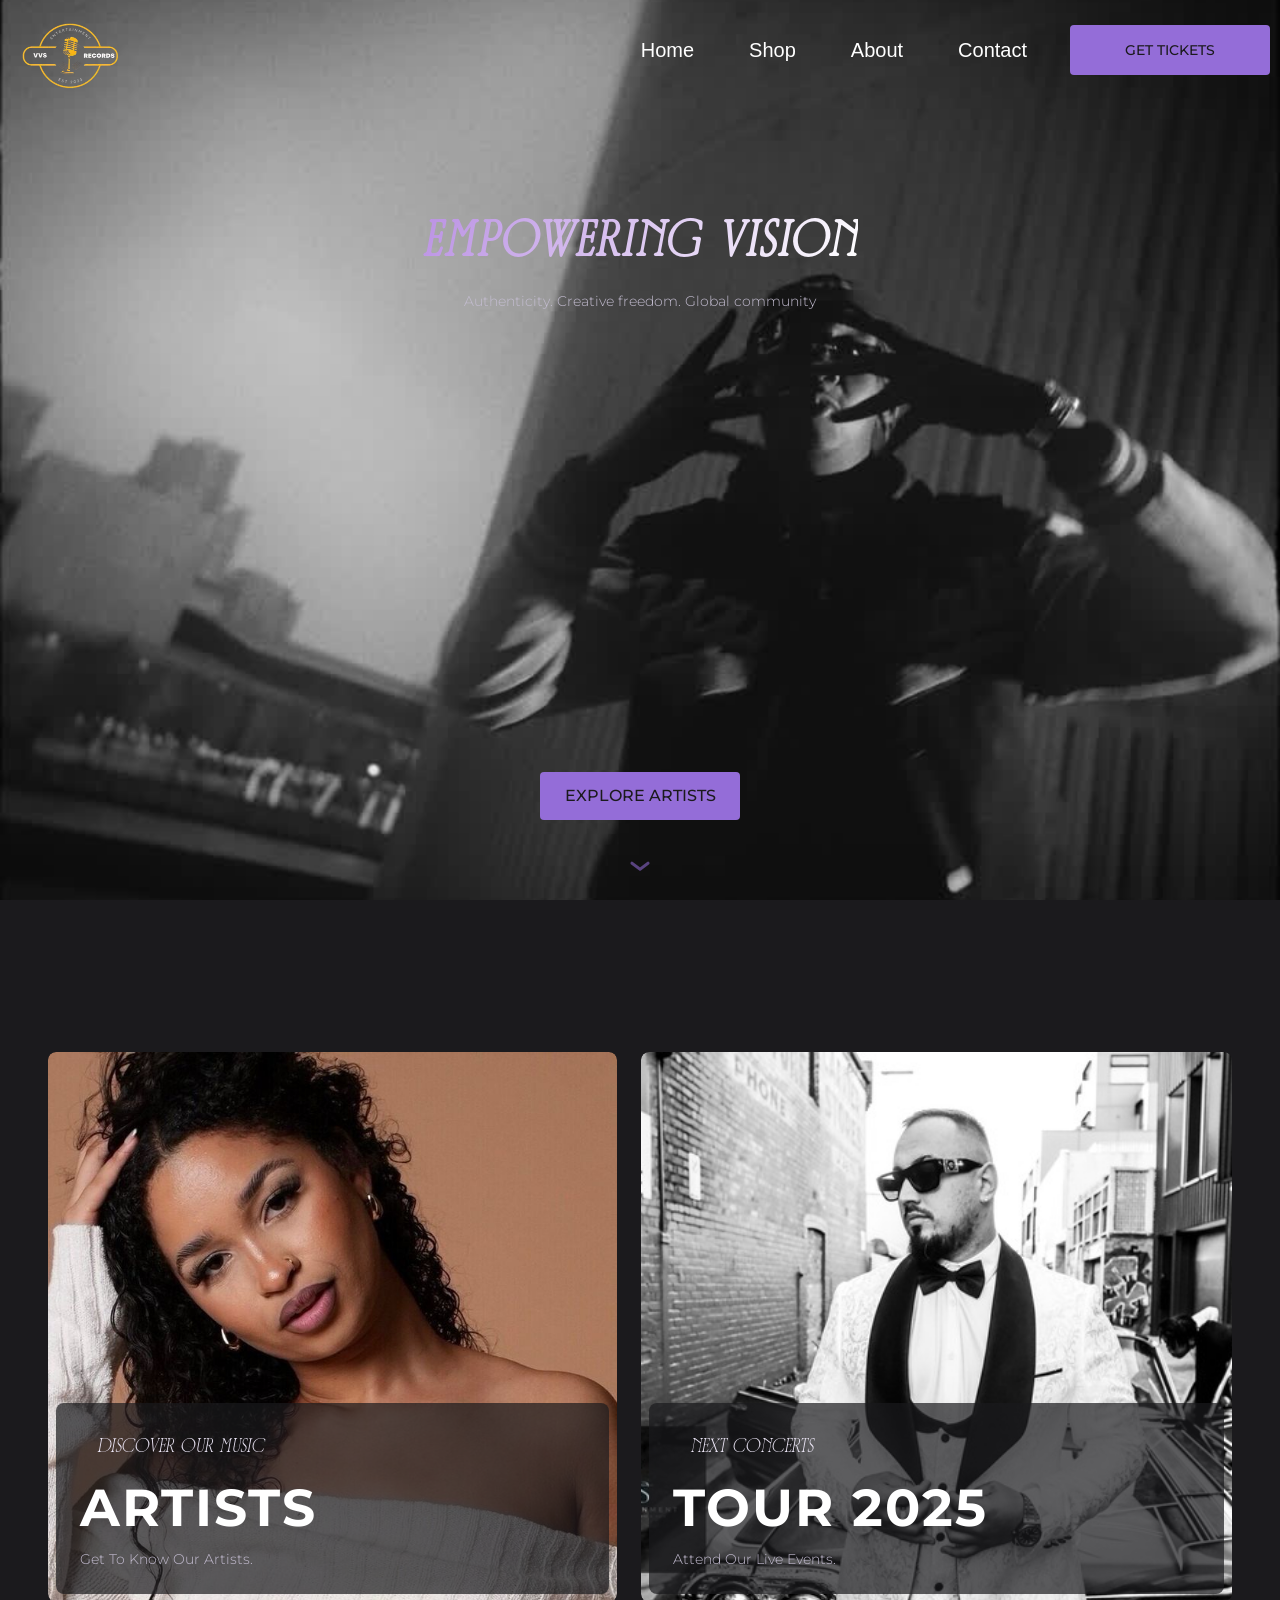
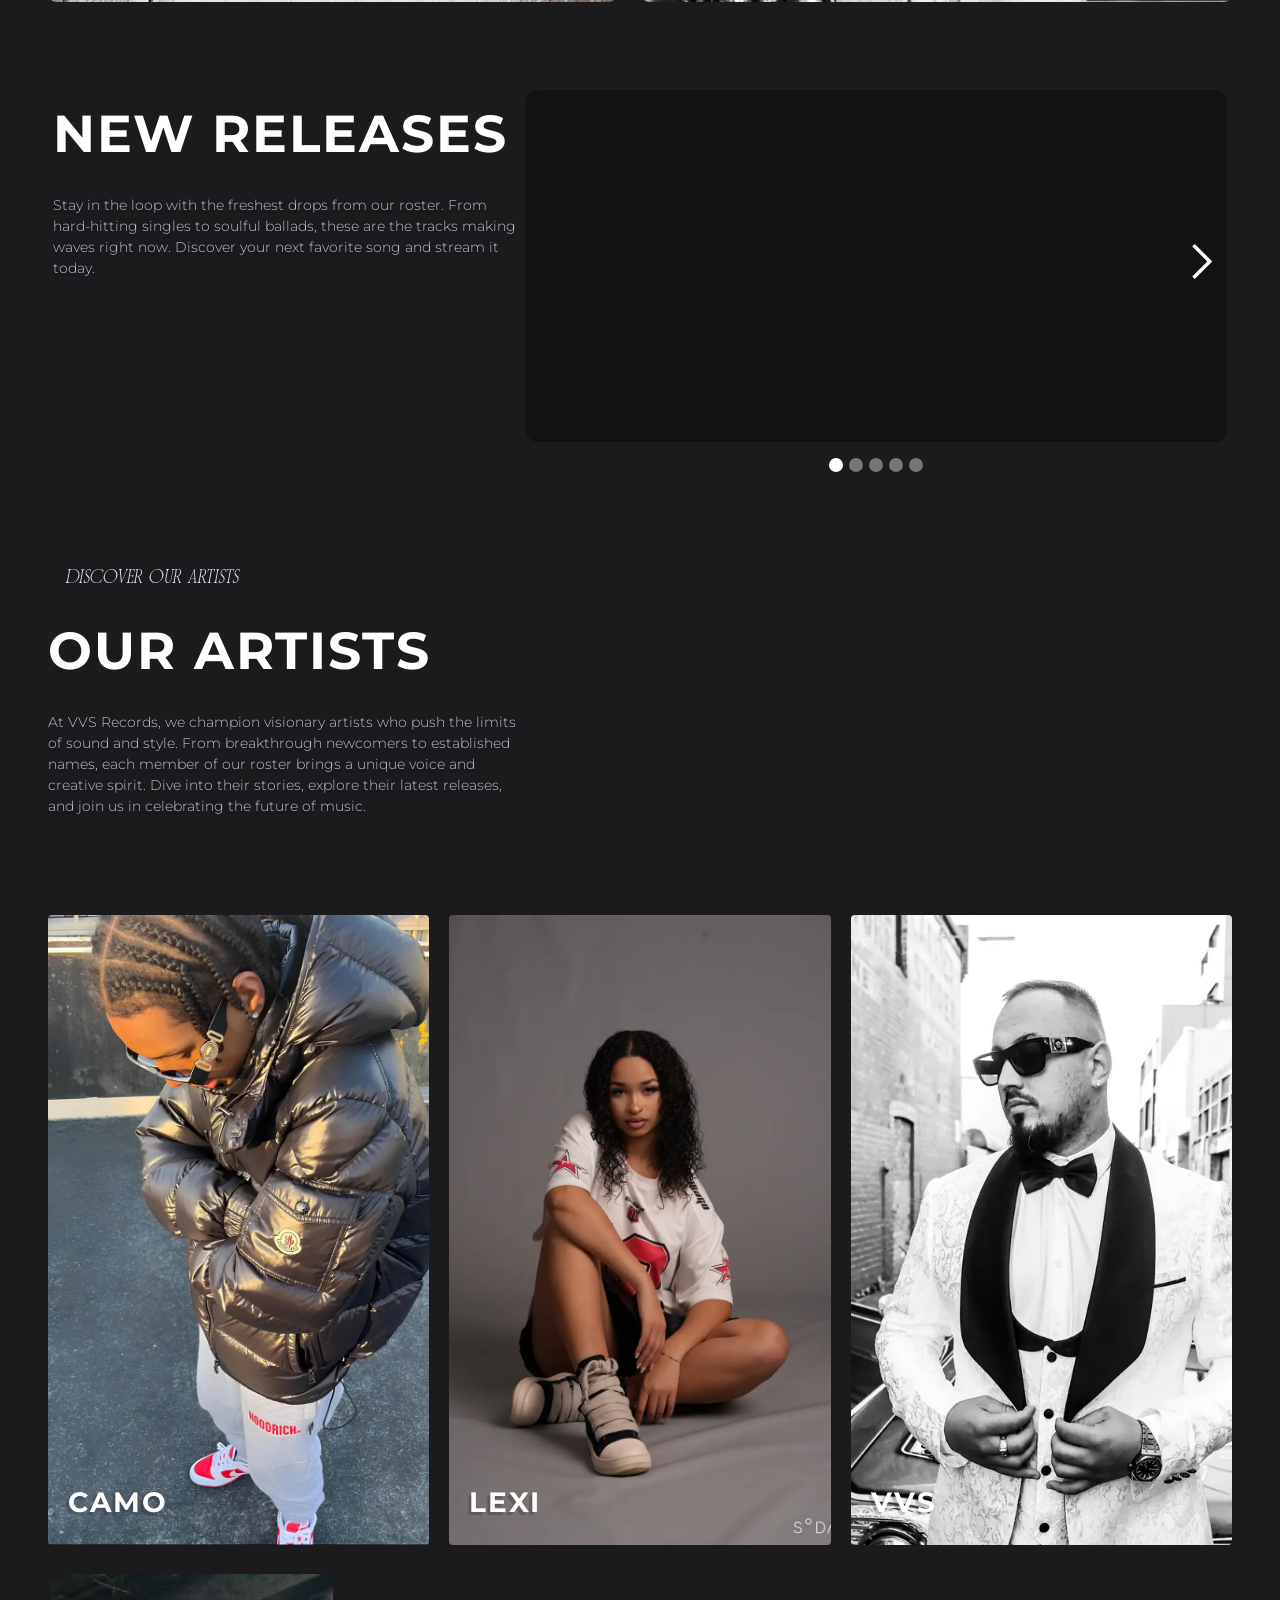
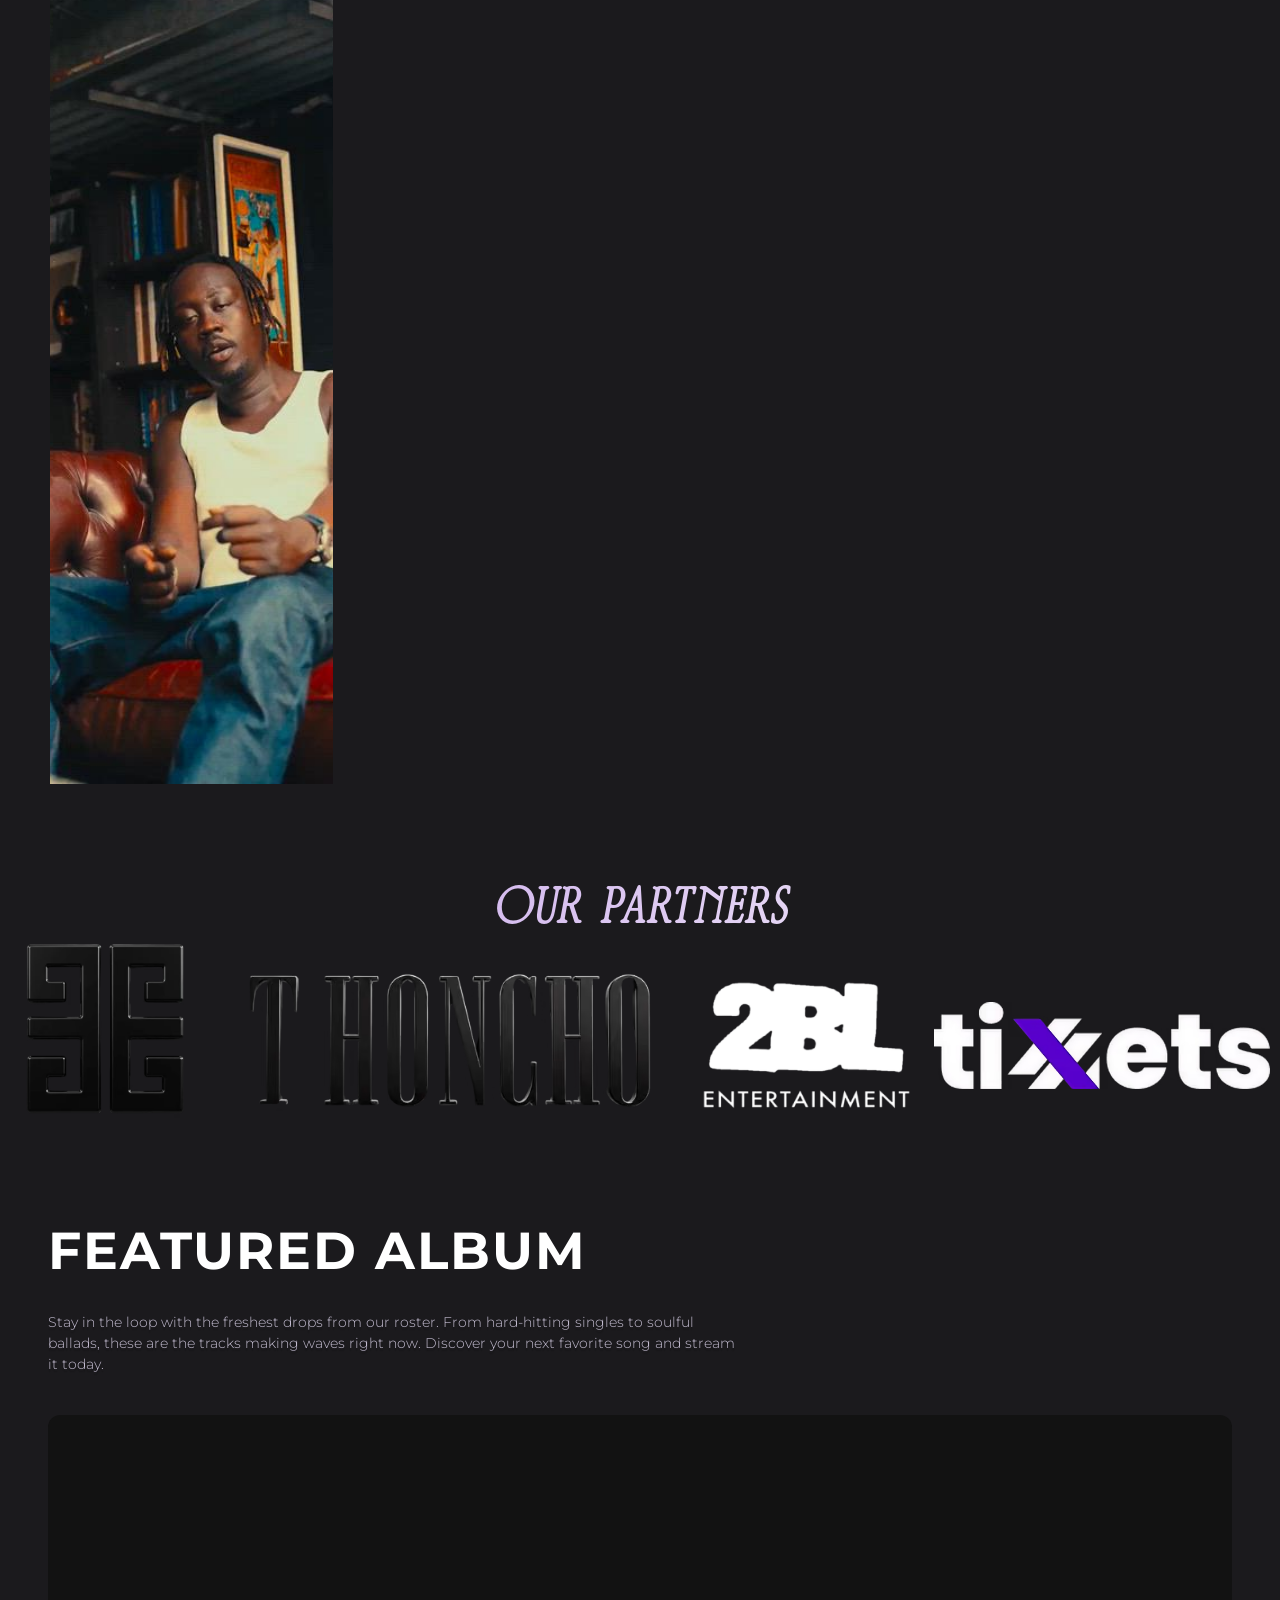
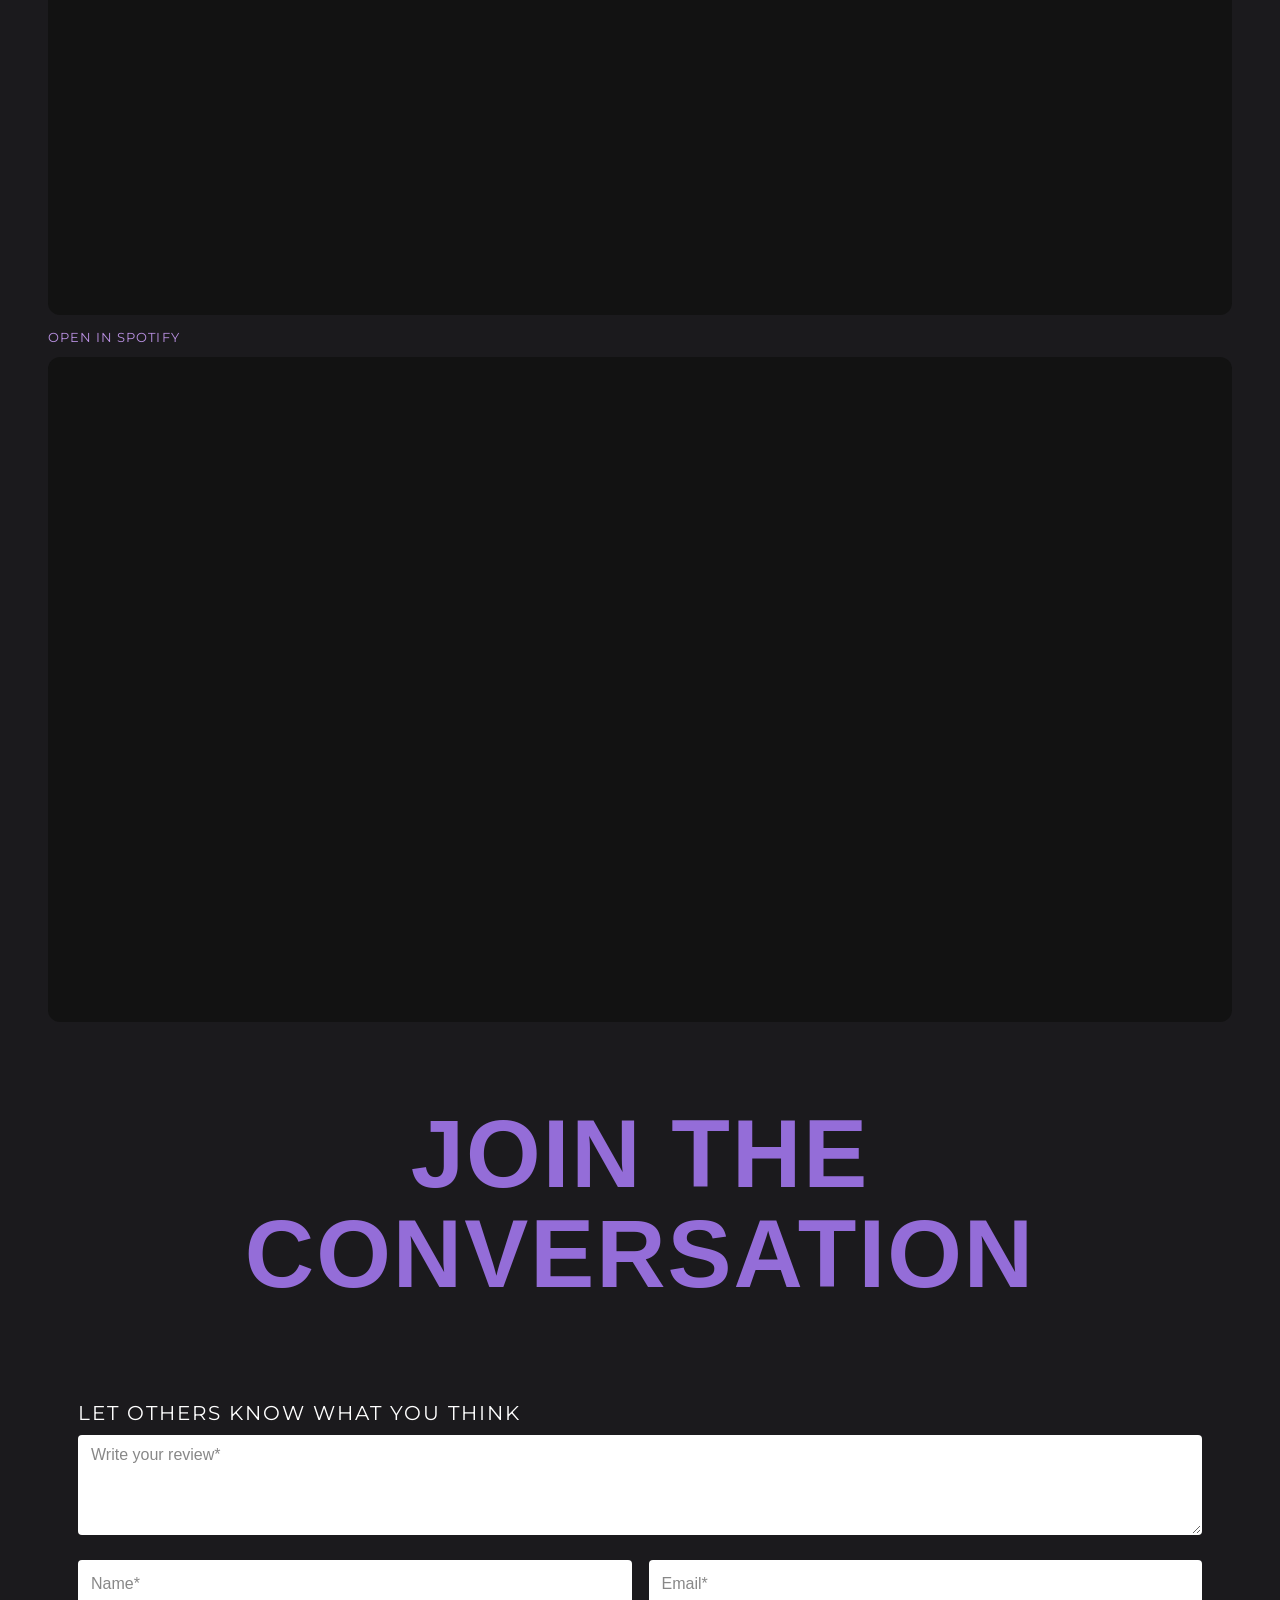
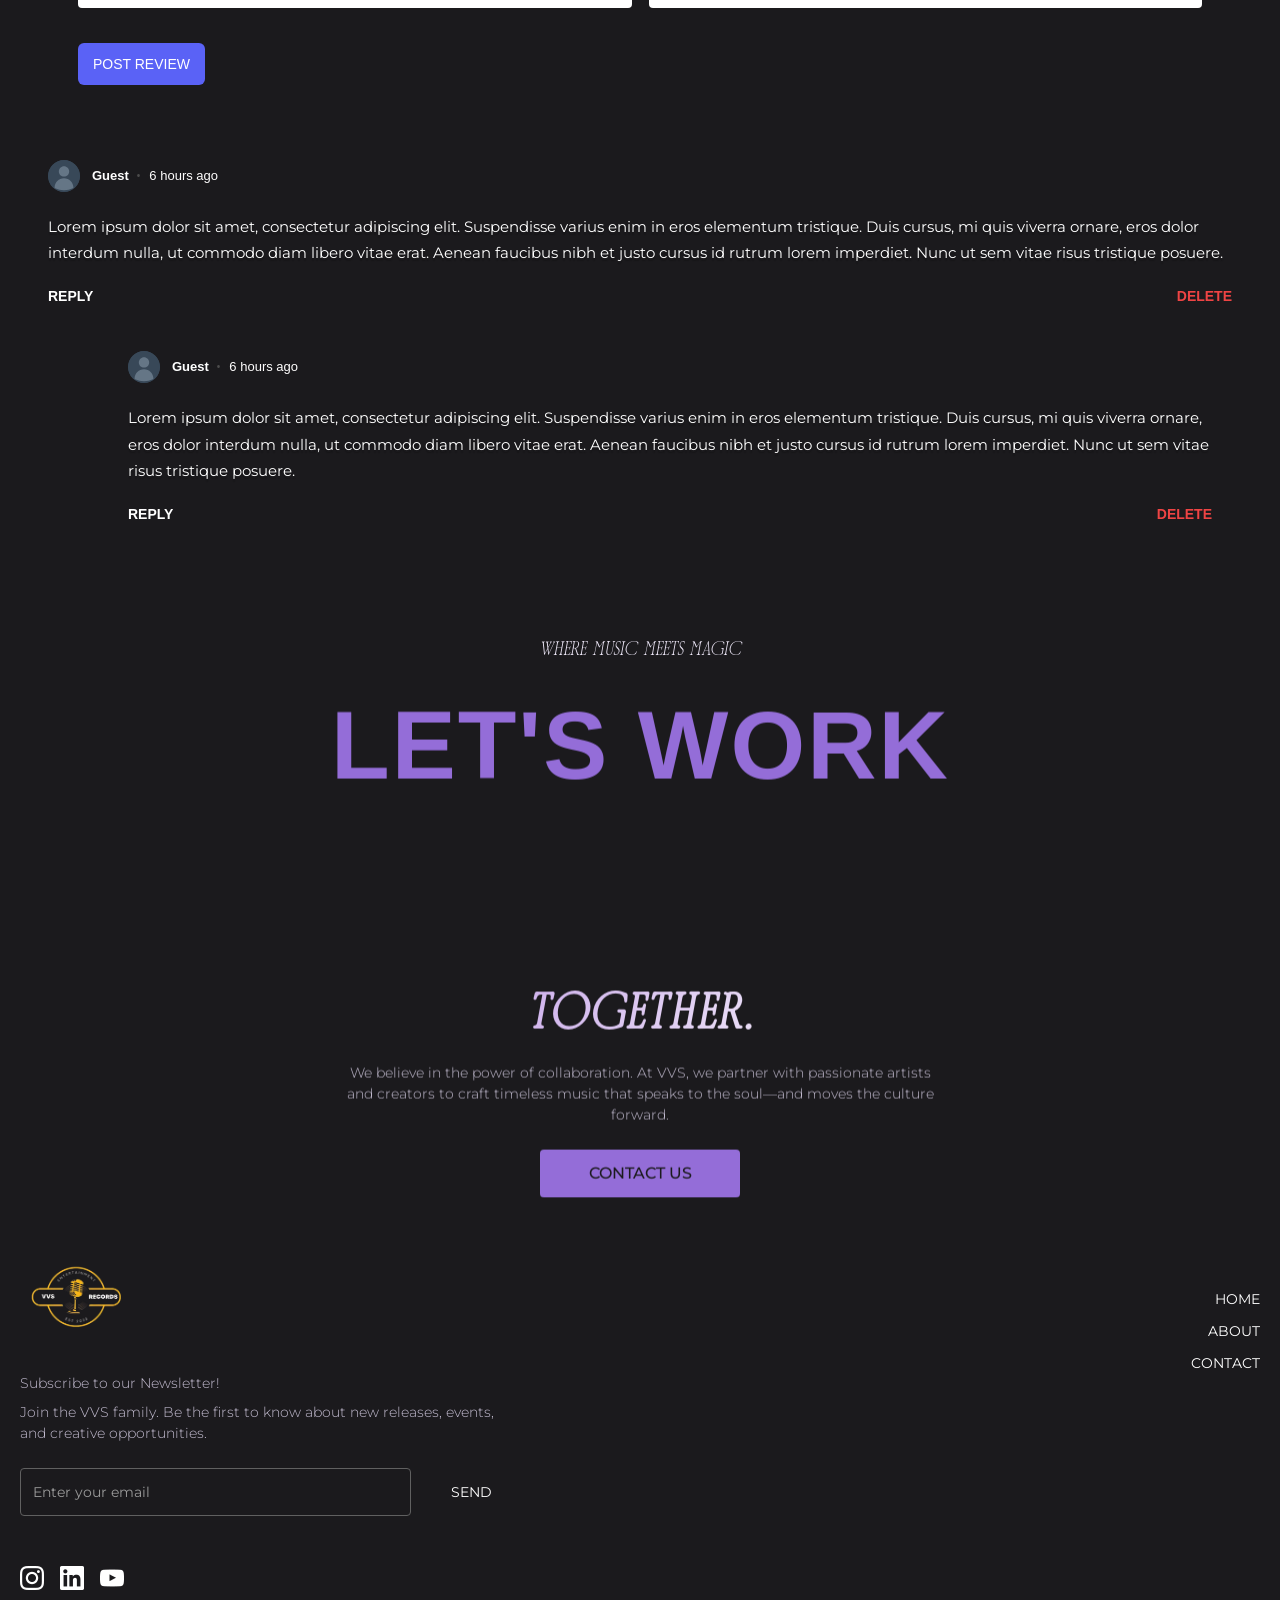
==== index.html @ 4edf7b84 "update" ====
<!DOCTYPE html><!-- Handled by Exflow.site --><html data-wf-page="6813578728cd06c285b9a274" data-wf-site="6813578628cd06c285b9a201" lang="en"><head><meta charset="utf-8"/><link href="https://cdn.prod.website-files.com" rel="preconnect" /><title>VVS Enterprises</title><meta content="Discover and explore top music artists, their latest tracks, videos, and social links all in one place. Powered by VVS Enterprises." name="description"/><meta content="VVS Enterprises" property="og:title"/><meta content="Discover and explore top music artists, their latest tracks, videos, and social links all in one place. Powered by VVS Enterprises." property="og:description"/><meta content="VVS Enterprises" name="twitter:title"/><meta content="Discover and explore top music artists, their latest tracks, videos, and social links all in one place. Powered by VVS Enterprises." name="twitter:description"/><meta property="og:type" content="website"/><meta content="summary_large_image" name="twitter:card"/><meta content="width=device-width, initial-scale=1" name="viewport"/><meta content="Webflow" name="generator"/><link href="css/vvs-enterprises.webflow.shared.4eed130ae.css" rel="stylesheet" type="text/css"  /><style>.block-product[data-bg]{background-image:none;background-color:#1b1a1d;background-size:cover;background-position:center}video.js-lazy-video{background-color:#1b1a1d}iframe[data-embed]{width:100%;min-height:352px;background:#121212;border:0;border-radius:12px}.spotify-embed{position:relative;width:100%}.spotify-embed iframe{display:block;width:100%;min-height:352px;border:0;border-radius:12px;background:#121212}.spotify-fallback{display:inline-flex;margin-top:12px;color:#bb92e4;font-family:Montserrat,sans-serif;font-size:13px;letter-spacing:.08em;text-transform:uppercase;text-decoration:none}.spotify-fallback:hover{color:#fff}.slider.w-slider{height:auto;min-height:420px;background:transparent}.slider .w-slider-mask{height:352px;overflow:hidden}.slider .w-slider-nav{position:relative;inset:auto;height:auto;padding:16px 0 0;z-index:1}.slider .w-slider-arrow-left,.slider .w-slider-arrow-right{inset:auto;top:150px;width:44px;height:44px;z-index:3}.slider .w-slider-arrow-left{left:4px;right:auto}.slider .w-slider-arrow-right{right:4px;left:auto}@media (min-width:992px) {html.w-mod-js:not(.w-mod-ix) [data-w-id="0b769b0d-0298-23a3-3000-9102dbe75598"] {width:100%;height:0px;}html.w-mod-js:not(.w-mod-ix) [data-w-id="c04f792a-6f06-3bf4-e684-cd26d29c5497"] {width:100%;height:0px;}html.w-mod-js:not(.w-mod-ix) [data-w-id="0d06d823-144d-419e-7f09-ec1f3871921a"] {width:100%;height:0px;}html.w-mod-js:not(.w-mod-ix) [data-w-id="8805908a-2048-f45b-5406-957e91d7fc41"] {width:100%;height:0px;}html.w-mod-js:not(.w-mod-ix) [data-w-id="8805908a-2048-f45b-5406-957e91d7fc44"] {width:100%;height:0px;}}</style><link href="https://fonts.googleapis.com" rel="preconnect"/><link href="https://fonts.gstatic.com" rel="preconnect" crossorigin/><link href="https://fonts.googleapis.com/css2?family=Montserrat:ital,wght@0,300;0,400;0,500;0,600;0,700;1,400&display=swap" rel="stylesheet"/><link rel="preload" as="image" href="images/0804-20-281-29-281-29-poster-00001.jpg"/><link rel="preload" as="image" href="images/logo-vvs-opt.webp" type="image/webp"/><script type="text/javascript">!function(o,c){var n=c.documentElement,t=" w-mod-";n.className+=t+"js",("ontouchstart"in o||o.DocumentTouch&&c instanceof DocumentTouch)&&(n.className+=t+"touch")}(window,document);</script><link href="images/favicon.png" rel="shortcut icon" type="image/x-icon"/><link href="images/app-icon.png" rel="apple-touch-icon"/><script type="text/javascript">window.__WEBFLOW_CURRENCY_SETTINGS = {"currencyCode":"USD","symbol":"$","decimal":".","fractionDigits":2,"group":",","template":"{{wf {\"path\":\"symbol\",\"type\":\"PlainText\"} }} {{wf {\"path\":\"amount\",\"type\":\"CommercePrice\"} }} {{wf {\"path\":\"currencyCode\",\"type\":\"PlainText\"} }}","hideDecimalForWholeNumbers":false};</script></head><body class="body"><div data-animation="default" data-collapse="medium" data-duration="400" data-easing="ease" data-easing2="ease" role="banner" class="navbar-3 w-nav"><a href="/" aria-current="page" class="w-nav-brand w--current"><img width="120" height="112" alt="VVS Enterprises" src="images/logo-vvs-opt.webp" loading="eager" fetchpriority="high" decoding="async"/></a><nav role="navigation" class="nav-menu-3 w-nav-menu"><a data-w-id="9602bd85-179f-0a59-e83d-1263bef23c50" href="/" aria-current="page" class="link-block-6 w-inline-block w--current"><div class="text-block-11">Home<br/></div><div class="underline"></div></a><a data-w-id="c1b45681-e389-7df9-7e55-9ab17b62051b" href="https://pf1h8h-1e.myshopify.com" target="_blank" class="link-block-6 w-inline-block"><div class="text-block-11">Shop</div><div class="underline"></div></a><a data-w-id="9602bd85-179f-0a59-e83d-1263bef23c55" href="/about" class="link-block-6 w-inline-block"><div class="text-block-11">About<br/></div><div class="underline"></div></a><a data-w-id="9602bd85-179f-0a59-e83d-1263bef23c5a" href="/contact" class="link-block-6 w-inline-block"><div class="text-block-11">Contact<br/></div><div class="underline"></div></a><a data-w-id="bb174422-6cc3-1784-20ec-049957ddc023" href="https://tixxets.com/organization-profile/1667bbfb-725e-4b01-aa15-7da4264ebd02" target="_blank" class="button-cta navigation getbutton w-inline-block"><div data-w-id="bb174422-6cc3-1784-20ec-049957ddc024" class="text-button-color">GET TICKETS</div><div class="effect-circle"></div></a></nav><div id="menu-trigger" class="menu-button-3 w-nav-button"><div class="icon-2 w-icon-nav-menu"></div></div></div><section class="section-4"><div class="w-layout-blockcontainer container-6 w-container"><div data-poster-url="images/0804-20-281-29-281-29-poster-00001.jpg" data-video-urls="images/0804-20-281-29-281-29-transcode.mp4,images/0804-20-281-29-281-29-transcode.webm" data-autoplay="true" data-loop="true" data-wf-ignore="true" class="background-video-3 w-background-video w-background-video-atom"><video id="bff849a7-6bcd-5b7c-d946-86e215fb96eb-video" class="js-hero-video" loop="" muted="" playsinline="" preload="none" poster="images/0804-20-281-29-281-29-poster-00001.jpg" style="background-image:url(&quot;images/0804-20-281-29-281-29-poster-00001.jpg&quot;)" data-wf-ignore="true" data-object-fit="cover"><source src="images/0804-20-281-29-281-29-transcode.mp4" type="video/mp4" data-wf-ignore="true"/></video></div><div data-w-id="8bbe1696-67af-5bdb-7fdb-99c131ce6b81" class="contentwrapper-hero"><div class="fix-hightbox"><div data-w-id="c04f792a-6f06-3bf4-e684-cd26d29c5497" class="wrapper-title bottom-title"><h1 class="heading1_hero"><span class="text-span">Empowering Vision</span></h1><div class="content-wrapper-paragraph"><div class="paragraph maxwidth-500px">Authenticity. Creative freedom. Global community</div></div></div></div><div class="div-block-17"><a href="#Music" class="button-primary inverted w-button">Explore Artists</a><div class="scroll-down-arrows" data-w-id="8f4cf659-35e6-b0a7-c20c-3e270f8b1f33" data-animation-type="lottie" data-src="js/4d005b5711aa42ffad72513329aa83a0.json" data-loop="1" data-direction="1" data-autoplay="1" data-is-ix2-target="0" data-renderer="svg" data-default-duration="2" data-duration="0" data-loading="eager"></div></div></div></div></section><section class="artists-profile hero-home"><div class="w-layout-blockcontainer container hero-home w-container"><div class="blog-cardshero"><a href="#" class="card-link-hero fadein w-inline-block"><div class="content-card-hero"><div class="label-intro">discover our music</div><h2 class="title-maincta">artists</h2><div class="paragraph">Get To Know Our Artists.</div></div><img src="images/img_8188-20-1-20-1-.jpeg" loading="lazy" sizes="(max-width: 767px) 100vw, (max-width: 991px) 728px, 940px" srcset="images/img_8188-20-1-20-1-p-500.jpeg 500w, images/img_8188-20-1-20-1-p-800.jpeg 800w, images/img_8188-20-1-20-1-p-1080.jpeg 1080w, images/img_8188-20-1-20-1-.jpeg 1280w" alt="a picture of music artist lexi" class="layer-image" decoding="async"/></a><a href="#Tours" class="card-link-hero right-card fadein w-inline-block"><div class="content-card-hero"><div class="label-intro">next concerts</div><h2 class="title-maincta">TOUR 2025</h2><div class="paragraph">Attend Our Live Events.</div></div><img src="images/whatsapp-20image-202025-05-25-20at-2017.49.05_3a57664d-202-20-2-.jpg" loading="lazy" sizes="(max-width: 600px) 100vw, 600px" srcset="images/whatsapp-20image-202025-05-25-20at-2017.49.05_3a57664d-202-20-2-p-500.jpg 500w, images/whatsapp-20image-202025-05-25-20at-2017.49.05_3a57664d-202-20-2-.jpg 600w" alt="Picture of music artist
" class="layer-image"/></a></div></div></section><section class="artists-profile hero-home"><div class="w-layout-blockcontainer container hero-home slider-section w-container"><div class="content-wrapper shop fadein"><div class="wrapper-title-music"><h2 class="heading-2 _50">new releases</h2></div><div class="paragraph-wrapper"><p class="paragraph maxwidth-700px">Stay in the loop with the freshest drops from our roster. From hard-hitting singles to soulful ballads, these are the tracks making waves right now. Discover your next favorite song and stream it today.</p></div></div><div data-delay="10000" data-animation="slide" class="slider w-slider" data-autoplay="false" data-easing="ease" data-hide-arrows="true" data-disable-swipe="false" data-autoplay-limit="0" data-nav-spacing="3" data-duration="500" data-infinite="true"><div class="w-slider-mask"><div class="w-slide"><div><div class="w-embed w-iframe"><iframe data-testid="embed-iframe" style="border-radius:12px" data-embed="https://open.spotify.com/embed/track/0CrSvud3yPYkp3C8h5EtEh?utm_source=generator&si=28a5640e946244ed" width="100%" height="352" frameBorder="0" allowfullscreen="" allow="autoplay; clipboard-write; encrypted-media; fullscreen; picture-in-picture; web-share" referrerpolicy="strict-origin-when-cross-origin" loading="lazy"></iframe></div></div></div><div class="w-slide"><div class="w-embed w-iframe"><iframe 
  data-testid="embed-iframe" 
  style="border-radius:12px" 
  data-embed="https://open.spotify.com/embed/track/6qdx0ak1mrdugNXw9XcPgJ?utm_source=generator" 
  width="100%" 
  height="352" 
  frameBorder="0" 
  allowfullscreen="" 
  allow="autoplay; clipboard-write; encrypted-media; fullscreen; picture-in-picture; web-share" referrerpolicy="strict-origin-when-cross-origin" 
  loading="lazy">
</iframe></div></div><div class="w-slide"><div><div class="w-embed w-iframe"><iframe 
  data-testid="embed-iframe" 
  style="border-radius:12px" 
  data-embed="https://open.spotify.com/embed/track/66d7Efk8ly9oqHL8ByCBTI?utm_source=generator" 
  width="100%" 
  height="352" 
  frameBorder="0" 
  allowfullscreen="" 
  allow="autoplay; clipboard-write; encrypted-media; fullscreen; picture-in-picture; web-share" referrerpolicy="strict-origin-when-cross-origin" 
  loading="lazy">
</iframe></div></div></div><div class="w-slide"><div><div class="w-embed w-iframe"><iframe 
  data-testid="embed-iframe" 
  style="border-radius:12px" 
  data-embed="https://open.spotify.com/embed/track/695piUqdrYO0czI01C5suK?utm_source=generator" 
  width="100%" 
  height="352" 
  frameBorder="0" 
  allowfullscreen="" 
  allow="autoplay; clipboard-write; encrypted-media; fullscreen; picture-in-picture; web-share" referrerpolicy="strict-origin-when-cross-origin" 
  loading="lazy">
</iframe></div></div></div><div class="w-slide"><div><div class="w-embed w-iframe"><iframe 
  data-testid="embed-iframe" 
  style="border-radius:12px" 
  data-embed="https://open.spotify.com/embed/track/7lgx1P2lliKlwpxofrPSkP?utm_source=generator" 
  width="100%" 
  height="352" 
  frameBorder="0" 
  allowfullscreen="" 
  allow="autoplay; clipboard-write; encrypted-media; fullscreen; picture-in-picture; web-share" referrerpolicy="strict-origin-when-cross-origin" 
  loading="lazy">
</iframe></div></div></div></div><div class="left-arrow w-slider-arrow-left"><div class="w-icon-slider-left"></div></div><div class="right-arrow w-slider-arrow-right"><div class="w-icon-slider-right"></div></div><div class="w-slider-nav w-round"></div></div></div></section><section id="Music" class="artists-profile shop"><div class="w-layout-blockcontainer container shop w-container"><div class="content-wrapper shop fadein"><div class="wrapper-title-music"><div class="label-intro">discover our artists</div><h2 class="heading-2 _50">OUR ARTISTS</h2></div><div class="paragraph-wrapper"><p class="paragraph maxwidth-700px">At VVS Records, we champion visionary artists who push the limits of sound and style. From breakthrough newcomers to established names, each member of our roster brings a unique voice and creative spirit. Dive into their stories, explore their latest releases, and join us in celebrating the future of music.</p></div></div><div class="collection-wrapper-product w-dyn-list"><div role="list" class="collection-list-2 w-dyn-items w-row"><div role="listitem" class="collection-item-4 w-dyn-item w-col w-col-4"><a data-bg="images/camo-opt.webp" href="#" class="block-product w-inline-block"><div class="artist-card"><div class="artists-details"><h2 class="title-artist">Camo</h2></div></div></a></div><div role="listitem" class="collection-item-4 w-dyn-item w-col w-col-4"><a data-bg="images/img_2374-opt.webp" href="#" class="block-product w-inline-block"><div class="artist-card"><div class="artists-details"><h2 class="title-artist">Lexi</h2></div></div></a></div><div role="listitem" class="collection-item-4 w-dyn-item w-col w-col-4"><a data-bg="images/vvs-20impala-20straight-20shot-opt.webp" href="#" class="block-product w-inline-block"><div class="artist-card"><div class="artists-details"><h2 class="title-artist">VVS</h2></div></div></a></div></div></div><div class="div-block-16"></div></div></section><section class="section-6"><div class="div-block-25"><div data-poster-url="images/reel-201_compressed_poster.0000000.jpg" data-video-urls="images/reel-201_compressed_mp4.mp4,https://cdn.prod.website-files.com/6813578628cd06c285b9a201%2F6a4226473c9d32d27ff64f76_reel%201_compressed_webm.webm" data-autoplay="true" data-loop="true" data-wf-ignore="true" class="background-video-5 w-background-video w-background-video-atom"><video data-poster="images/reel-201_compressed_poster.0000000.jpg" preload="none" class="js-lazy-video" id="0bcf1493-c306-f444-f538-8a06697d1554-video" loop=""  muted="" playsinline="" data-wf-ignore="true" data-object-fit="cover"><source data-src="images/reel-201_compressed_mp4.mp4" type="video/mp4" data-wf-ignore="true"/></video></div></div><div class="div-block-25"><div data-poster-url="https://cdn.prod.website-files.com/6813578628cd06c285b9a201%2F6a422b56e3edcd01fe2e93f2_reel%202%20_compressed_poster.0000000.jpg" data-video-urls="https://cdn.prod.website-files.com/6813578628cd06c285b9a201%2F6a422b56e3edcd01fe2e93f2_reel%202%20_compressed_mp4.mp4,https://cdn.prod.website-files.com/6813578628cd06c285b9a201%2F6a422b56e3edcd01fe2e93f2_reel%202%20_compressed_webm.webm" data-autoplay="true" data-loop="true" data-wf-ignore="true" class="background-video-6 w-background-video w-background-video-atom"><video data-poster="https://cdn.prod.website-files.com/6813578628cd06c285b9a201%2F6a422b56e3edcd01fe2e93f2_reel%202%20_compressed_poster.0000000.jpg" preload="none" class="js-lazy-video" id="219e15ca-a04e-795a-446c-4f7e0c526864-video" loop=""  muted="" playsinline="" data-wf-ignore="true" data-object-fit="cover"><source data-src="https://cdn.prod.website-files.com/6813578628cd06c285b9a201%2F6a422b56e3edcd01fe2e93f2_reel%202%20_compressed_mp4.mp4" data-wf-ignore="true"/></video></div></div><div class="div-block-25"><div data-poster-url="https://cdn.prod.website-files.com/6813578628cd06c285b9a201%2F6a422bd568cb2913d497e570_reel%203_compressed_poster.0000000.jpg" data-video-urls="https://cdn.prod.website-files.com/6813578628cd06c285b9a201%2F6a422bd568cb2913d497e570_reel%203_compressed_mp4.mp4,https://cdn.prod.website-files.com/6813578628cd06c285b9a201%2F6a422bd568cb2913d497e570_reel%203_compressed_webm.webm" data-autoplay="true" data-loop="true" data-wf-ignore="true" class="background-video-7 w-background-video w-background-video-atom"><video data-poster="https://cdn.prod.website-files.com/6813578628cd06c285b9a201%2F6a422bd568cb2913d497e570_reel%203_compressed_poster.0000000.jpg" preload="none" class="js-lazy-video" id="0e13a3a7-ea6d-1294-530d-099064fc021e-video" loop=""  muted="" playsinline="" data-wf-ignore="true" data-object-fit="cover"><source data-src="https://cdn.prod.website-files.com/6813578628cd06c285b9a201%2F6a422bd568cb2913d497e570_reel%203_compressed_mp4.mp4" data-wf-ignore="true"/></video></div></div><div class="div-block-25"><div data-poster-url="https://cdn.prod.website-files.com/6813578628cd06c285b9a201%2F6a422c9cdac234ee4ba2ba73_reel%204_compressed_poster.0000000.jpg" data-video-urls="https://cdn.prod.website-files.com/6813578628cd06c285b9a201%2F6a422c9cdac234ee4ba2ba73_reel%204_compressed_mp4.mp4,https://cdn.prod.website-files.com/6813578628cd06c285b9a201%2F6a422c9cdac234ee4ba2ba73_reel%204_compressed_webm.webm" data-autoplay="true" data-loop="true" data-wf-ignore="true" class="background-video-8 w-background-video w-background-video-atom"><video data-poster="https://cdn.prod.website-files.com/6813578628cd06c285b9a201%2F6a422c9cdac234ee4ba2ba73_reel%204_compressed_poster.0000000.jpg" preload="none" class="js-lazy-video" id="3160d0f7-d6f0-1284-5fd3-c308c841a670-video" loop=""  muted="" playsinline="" data-wf-ignore="true" data-object-fit="cover"><source data-src="https://cdn.prod.website-files.com/6813578628cd06c285b9a201%2F6a422c9cdac234ee4ba2ba73_reel%204_compressed_mp4.mp4" data-wf-ignore="true"/></video></div></div></section><section class="section-7"><h2 class="heading1_hero"><span class="text-span">our partners</span></h2><div class="div-block-26"><div class="div-block-29"><img src="images/whatsapp-20image-202026-07-15-20at-2006.36.28.avif" loading="lazy" width="241" alt=""/></div><div class="div-block-28"><img src="images/whatsapp-20image-202026-07-15-20at-2006.36.28-20copy.avif" loading="lazy" alt=""/></div><div class="div-block-27"><img src="images/2bl-dark.png" loading="lazy" alt=""/></div><div class="div-block-27"><img src="images/upscalemedia-transformed.avif" loading="lazy" width="423" alt=""/></div></div></section><section class="artists-profile hero-home"><div class="w-layout-blockcontainer container hero-home album-section w-container"><div class="content-wrapper shop fadein ablum-section"><div class="wrapper-title-music"><h2 class="heading-2 _50">featured album</h2></div><div class="paragraph-wrapper"><p class="paragraph maxwidth-700px">Stay in the loop with the freshest drops from our roster. From hard-hitting singles to soulful ballads, these are the tracks making waves right now. Discover your next favorite song and stream it today.</p></div></div><div><div class="w-embed w-iframe"><iframe 
  data-testid="embed-iframe" 
  style="border-radius:12px" 
  data-embed="https://open.spotify.com/embed/artist/2DDnzptkIWeVwnGhZl3e5W?utm_source=generator" 
  width="100%" 
  height="500" 
  frameBorder="0" 
  allowfullscreen="" 
  allow="autoplay; clipboard-write; encrypted-media; fullscreen; picture-in-picture; web-share" referrerpolicy="strict-origin-when-cross-origin" 
  loading="lazy">
</iframe></div></div><div class="div-block-23"><div style="padding-top:56.17021276595745%" class="w-video w-embed"><iframe class="embedly-embed" data-embed="https://cdn.embedly.com/widgets/media.html?src=https%3A%2F%2Fwww.youtube.com%2Fembed%2FvE5lNC5GrDs%3Ffeature%3Doembed&display_name=YouTube&url=https%3A%2F%2Fwww.youtube.com%2Fwatch%3Fv%3DvE5lNC5GrDs&image=https%3A%2F%2Fi.ytimg.com%2Fvi%2FvE5lNC5GrDs%2Fhqdefault.jpg&type=text%2Fhtml&schema=youtube" loading="lazy" width="940" height="528" scrolling="no" allowfullscreen title="BABY T - HOT NOW (LALA) (EXPLICIT VERSION)"></iframe></div></div></div></section><section id="Videos" class="artists-profile videos"></section><section id="Sponsors" class="artists-profile sponsors"></section><section class="artists-profile events"><div class="w-layout-blockcontainer container cta-contact w-container"><div data-w-id="8b5f645d-24c4-384b-65ff-f9fd351a130c" class="contentwrapper-hero"><div class="div-block-24"><h2 class="heading1_hero">Join the Conversation</h2></div><div class="social-reviews-wrapper"><div class="social-reviews-main-copy"><div class="soc-reviews-form-div"><h3 class="soc-reviews-prompt">Let others know what you think</h3><div class="soc-reviews-form w-form"><form id="wf-form-Comment-Form" name="wf-form-Comment-Form" data-name="Comment Form" method="get" data-wf-page-id="6813578728cd06c285b9a274" data-wf-element-id="b2554e2e-8620-0a7b-897a-920be7892616"><textarea supersparks-comment-input="yvnh4" class="soc-rev-input w-input" maxlength="5000" name="field" data-name="Field" placeholder="Write your review*" id="comment-field" required=""></textarea><div class="soc-rev-guest-div"><input class="soc-rev-guest-input w-input" supersparks-name-input="yvnh4" maxlength="256" name="name-3" data-name="Name 3" placeholder="Name*" type="text" id="name-3"/><input class="soc-rev-guest-input w-input" maxlength="256" name="field-3" data-name="Field 3" placeholder="Email*" type="email" id="field-3" supersparks-email-input="yvnh4"/></div><a supersparks-comment-submit="yvnh4" href="#" class="soc-rev-submit-button w-button">POST REVIEW</a></form><div class="w-form-done"><div>Thank you! Your submission has been received!</div></div><div class="w-form-fail"><div>Oops! Something went wrong while submitting the form.</div></div></div></div><div class="soc-reviews-section"><div supersparks-loading-comments="yvnh4" class="reviews-loading-block"><div class="lottie-animation redirect" data-w-id="b2554e2e-8620-0a7b-897a-920be7892625" data-animation-type="lottie" data-src="https://cdn.prod.website-files.com/662431731d6e7ff1b18631b6/663aa48c0464e4e6771bb37b_Animation%20-%201705215789146.json" data-loop="0" data-direction="1" data-autoplay="1" data-is-ix2-target="0" data-renderer="svg" data-default-duration="2" data-duration="0" data-loading="lazy"></div></div><div supersparks-comments-grid="yvnh4" class="w-layout-grid soc-reviews-grid"><div supersparks-comment-card="yvnh4" id="w-node-b2554e2e-8620-0a7b-897a-920be7892627-85b9a274" class="soc-rev-card"><div class="rev-soc-secondary-card"><div class="soc-rev-left-div"><div class="reviewer-data-div"><img supersparks-member-image="yvnh4" loading="lazy" alt="" src="images/65ac4fed523ec6982bb3ff1a_group-205.svg" class="soc-rev-avatar"/><div class="soc-rev-author-div"><div supersparks-author-name="yvnh4" class="soc-rev-author-name">Guest</div><div class="dot-separator-2">•</div><div supersparks-comment-time="yvnh4" class="soc-rev-time">6 hours ago</div></div></div></div><div class="indie-content-area"><div class="soc-rev-content-div comment-card-special"><p supersparks-comment-content="yvnh4" class="sco-rev-content">Lorem ipsum dolor sit amet, consectetur adipiscing elit. Suspendisse varius enim in eros elementum tristique. Duis cursus, mi quis viverra ornare, eros dolor interdum nulla, ut commodo diam libero vitae erat. Aenean faucibus nibh et justo cursus id rutrum lorem imperdiet. Nunc ut sem vitae risus tristique posuere.</p><div class="soc-rev-commands"><a supersparks-reset-interactions="yvnh4" data-w-id="b2554e2e-8620-0a7b-897a-920be7892638" href="#" class="soc-rev-reply-interaction">REPLY</a><a data-w-id="b2554e2e-8620-0a7b-897a-920be789263a" href="#" class="soc-rev-cancel-reply">CANCEL</a><a supersparks-delete-button="yvnh4" href="#" class="soc-rev-delete-link">Delete</a><div sparks-reply-hide="yes" class="soc-rev-reply-block"><div class="soc-reviews-form-div"><div class="soc-reviews-form w-form"><form id="wf-form-Comment-Form" name="wf-form-Comment-Form" data-name="Comment Form" method="get" data-wf-page-id="6813578728cd06c285b9a274" data-wf-element-id="b2554e2e-8620-0a7b-897a-920be7892641"><textarea supersparks-comment-input="yvnh4" class="soc-rev-input w-input" maxlength="5000" name="field" data-name="Field" placeholder="Write your reply" id="comment-field" required=""></textarea><div class="soc-rev-guest-div"><input class="soc-rev-guest-input w-input" supersparks-name-input="yvnh4" maxlength="256" name="name-3" data-name="Name 3" placeholder="Name*" type="text" id="name-3"/><input class="soc-rev-guest-input w-input" maxlength="256" name="field-3" data-name="Field 3" placeholder="Email*" type="email" id="field-3" supersparks-email-input="yvnh4"/></div><a href="#" supersparks-reply-submit="yvnh4" class="soc-rev-submit-button w-button">RESPOND</a></form><div class="w-form-done"><div>Thank you! Your submission has been received!</div></div><div class="w-form-fail"><div>Oops! Something went wrong while submitting the form.</div></div></div></div></div></div></div></div></div></div><div supersparks-reply-card="yvnh4" id="w-node-b2554e2e-8620-0a7b-897a-920be789264e-85b9a274" class="soc-rev-reply-card"><div class="soc-rev-left-div"><div class="reviewer-data-div"><img supersparks-member-image="yvnh4" loading="lazy" alt="" src="images/65ac4fed523ec6982bb3ff1a_group-205.svg" class="soc-rev-avatar"/><div class="soc-rev-author-div"><div supersparks-author-name="yvnh4" class="soc-rev-author-name">Guest</div><div class="dot-separator-2">•</div><div supersparks-comment-time="yvnh4" class="soc-rev-time">6 hours ago</div></div></div></div><div class="indie-content-area"><div class="soc-rev-content-div reply-card-special"><p supersparks-comment-content="yvnh4" class="sco-rev-content">Lorem ipsum dolor sit amet, consectetur adipiscing elit. Suspendisse varius enim in eros elementum tristique. Duis cursus, mi quis viverra ornare, eros dolor interdum nulla, ut commodo diam libero vitae erat. Aenean faucibus nibh et justo cursus id rutrum lorem imperdiet. Nunc ut sem vitae risus tristique posuere.</p><div class="soc-rev-commands"><a supersparks-reset-interactions="yvnh4" data-w-id="b2554e2e-8620-0a7b-897a-920be789265e" href="#" class="soc-rev-reply-interaction">REPLY</a><a data-w-id="b2554e2e-8620-0a7b-897a-920be7892660" href="#" class="soc-rev-cancel-reply">CANCEL</a><a supersparks-delete-button="yvnh4" href="#" class="soc-rev-delete-link">Delete</a><div class="soc-rev-reply-block"><div class="reply-reply-container"><div class="soc-reviews-form w-form"><form id="wf-form-Comment-Form" name="wf-form-Comment-Form" data-name="Comment Form" method="get" data-wf-page-id="6813578728cd06c285b9a274" data-wf-element-id="b2554e2e-8620-0a7b-897a-920be7892667"><textarea supersparks-comment-input="yvnh4" class="soc-rev-input w-input" maxlength="5000" name="field" data-name="Field" placeholder="Write your reply" id="comment-field" required=""></textarea><div class="soc-rev-guest-div"><input class="soc-rev-guest-input w-input" supersparks-name-input="yvnh4" maxlength="256" name="name-3" data-name="Name 3" placeholder="Name*" type="text" id="name-3"/><input class="soc-rev-guest-input w-input" maxlength="256" name="field-3" data-name="Field 3" placeholder="Email*" type="email" id="field-3" supersparks-email-input="yvnh4"/></div><a href="#" supersparks-reply-submit="yvnh4" class="soc-rev-submit-button w-button">RESPOND</a></form><div class="w-form-done"><div>Thank you! Your submission has been received!</div></div><div class="w-form-fail"><div>Oops! Something went wrong while submitting the form.</div></div></div></div></div></div></div></div></div></div></div></div></div></div></div></section><section class="artists-profile events"><div class="w-layout-blockcontainer container cta-contact w-container"><div data-w-id="8805908a-2048-f45b-5406-957e91d7fc3b" class="contentwrapper-hero"><div class="label-wrapper"><div class="label-intro fadein">Where music meets magic</div></div><div class="fix-hightbox fadein"><div class="wrapper-sizefixed"><div data-w-id="8805908a-2048-f45b-5406-957e91d7fc41" class="wrapper-title top-title"><h2 class="heading1_hero">let&#x27;s work</h2></div></div><div data-w-id="8805908a-2048-f45b-5406-957e91d7fc44" class="wrapper-title bottom-title"><h2 class="heading1_hero"><span class="text-span">together.</span></h2></div></div><div class="content-wrapper-paragraph"><div class="paragraph maxwidth-500px fadein">We believe in the power of collaboration. At VVS, we partner with passionate artists and creators to craft timeless music that speaks to the soul—and moves the culture forward.</div><a href="/contact" class="button-primary inverted fadein w-button">contact us</a></div></div></div></section><section class="artists-profile footer"><div class="w-layout-blockcontainer container footer w-container"><div class="container-block-top"><div class="block-footer newsletter"><img src="images/logo-vvs-opt.webp" loading="lazy" width="112" height="104" alt="VVS Enterprises" decoding="async"/><div class="newsletter-block"><div class="paragraph">Subscribe to our Newsletter!</div><div class="paragraph">Join the VVS family. Be the first to know about new releases, events, and creative opportunities.</div><div id="form-newsletter" class="form-block w-form"><form id="newsletter-form" name="email-form" data-name="Email Form" method="get" class="form-newsletter" data-wf-page-id="6813578728cd06c285b9a274" data-wf-element-id="47072beb-01bc-8943-ed26-e16d1984efe8"><input class="text-field w-input" maxlength="256" name="email-2" data-name="Email 2" placeholder="Enter your email" type="email" id="email-2" required=""/><input type="submit" data-wait="Please wait..." class="button-primary w-button" value="SEND"/></form><div class="success-message w-form-done"><div>Thank you! Your submission has been received!</div></div><div class="error-message w-form-fail"><div>Oops! Something went wrong while submitting the form.</div></div></div></div></div><div class="blocks-linkfooter-wrapper"><div class="block-footer"><a href="/" data-w-id="47072beb-01bc-8943-ed26-e16d1984eff3" aria-current="page" class="button-textmoves footer w-inline-block w--current"><div class="textbutton-wrapper footer"><div class="text-buttonmoves">HOME</div><div class="text-buttonmoves">HOME</div></div></a><a href="/about" data-w-id="47072beb-01bc-8943-ed26-e16d1984eff9" class="button-textmoves footer w-inline-block"><div class="textbutton-wrapper footer"><div class="text-buttonmoves">ABOUT</div><div class="text-buttonmoves">ABOUT</div></div></a><a href="/contact" data-w-id="47072beb-01bc-8943-ed26-e16d1984efff" class="button-textmoves footer w-inline-block"><div class="textbutton-wrapper footer"><div class="text-buttonmoves">CONTACT</div><div class="text-buttonmoves">CONTACT</div></div></a></div></div></div><div class="container-block-bottom"><div class="ssmm-wrapper"><a href="https://www.google.es/" target="_blank" class="socialmedia-link w-inline-block"><img src="images/instagram.png" loading="lazy" alt="Instagram icon." class="socialmedia-icon"/></a><a href="https://www.google.es/" target="_blank" class="socialmedia-link w-inline-block"><img src="images/linkedin.png" loading="lazy" alt="LinkedIn icon." class="socialmedia-icon small"/></a><a href="https://www.google.es/" target="_blank" class="socialmedia-link w-inline-block"><img src="images/social-20media.png" loading="lazy" alt="icon youtube." class="socialmedia-icon"/></a></div></div></div></section><script src="js/jquery.js?site=6813578628cd06c285b9a201" type="text/javascript" defer></script><script src="js/webflow.schunk.172ec51a511480e2.js" type="text/javascript" defer></script><script src="js/webflow.schunk.6339de70282819bd.js" type="text/javascript" defer></script><script src="js/webflow.schunk.6dc4a7f0a03e2d2b.js" type="text/javascript" defer></script><script src="js/webflow.schunk.6db997d1b1128783.js" type="text/javascript" defer></script><script src="js/webflow-script.js" type="text/javascript" defer></script><script src="js/perf.js?v=4" defer></script><script>
    // Number of clicks on the trigger element initially set on 0
  let numOfClicks = 0;
  // Get trigger element 
  const trigger = document.getElementById("menu-trigger");
  // Get body element
  const bodyEl = document.getElementsByTagName("body")[0];

  // Set onclick function to trigger element
  trigger.onclick = () => {
      numOfClicks += 1;
      // Check if number of clicks is an even value: 
      // odd value - first click, even value - second click
      const isNumOfClicksEven = numOfClicks % 2 === 0;
      // On first click set body's overflow property to "auto", 
      // On second click set body's overflow property to "hidden"
      isNumOfClicksEven ? bodyEl.style.overflow = "auto" : bodyEl.style.overflow = "hidden";
  };
</script></body></html>
---- css/vvs-enterprises.webflow.shared.4eed130ae.css ----
html {
  -webkit-text-size-adjust: 100%;
  -ms-text-size-adjust: 100%;
  font-family: sans-serif;
}

body {
  margin: 0;
}

article, aside, details, figcaption, figure, footer, header, hgroup, main, menu, nav, section, summary {
  display: block;
}

audio, canvas, progress, video {
  vertical-align: baseline;
  display: inline-block;
}

audio:not([controls]) {
  height: 0;
  display: none;
}

[hidden], template {
  display: none;
}

a {
  background-color: #0000;
}

a:active, a:hover {
  outline: 0;
}

abbr[title] {
  border-bottom: 1px dotted;
}

b, strong {
  font-weight: bold;
}

dfn {
  font-style: italic;
}

h1 {
  margin: .67em 0;
  font-size: 2em;
}

mark {
  color: #000;
  background: #ff0;
}

small {
  font-size: 80%;
}

sub, sup {
  vertical-align: baseline;
  font-size: 75%;
  line-height: 0;
  position: relative;
}

sup {
  top: -.5em;
}

sub {
  bottom: -.25em;
}

img {
  border: 0;
}

svg:not(:root) {
  overflow: hidden;
}

hr {
  box-sizing: content-box;
  height: 0;
}

pre {
  overflow: auto;
}

code, kbd, pre, samp {
  font-family: monospace;
  font-size: 1em;
}

button, input, optgroup, select, textarea {
  color: inherit;
  font: inherit;
  margin: 0;
}

button {
  overflow: visible;
}

button, select {
  text-transform: none;
}

button, html input[type="button"], input[type="reset"] {
  -webkit-appearance: button;
  cursor: pointer;
}

button[disabled], html input[disabled] {
  cursor: default;
}

button::-moz-focus-inner, input::-moz-focus-inner {
  border: 0;
  padding: 0;
}

input {
  line-height: normal;
}

input[type="checkbox"], input[type="radio"] {
  box-sizing: border-box;
  padding: 0;
}

input[type="number"]::-webkit-inner-spin-button, input[type="number"]::-webkit-outer-spin-button {
  height: auto;
}

input[type="search"] {
  -webkit-appearance: none;
}

input[type="search"]::-webkit-search-cancel-button, input[type="search"]::-webkit-search-decoration {
  -webkit-appearance: none;
}

legend {
  border: 0;
  padding: 0;
}

textarea {
  overflow: auto;
}

optgroup {
  font-weight: bold;
}

table {
  border-collapse: collapse;
  border-spacing: 0;
}

td, th {
  padding: 0;
}

@font-face {
  font-family: webflow-icons;
  src: url("[data-uri]") format("truetype");
  font-weight: normal;
  font-style: normal;
}

[class^="w-icon-"], [class*=" w-icon-"] {
  speak: none;
  font-variant: normal;
  text-transform: none;
  -webkit-font-smoothing: antialiased;
  -moz-osx-font-smoothing: grayscale;
  font-style: normal;
  font-weight: normal;
  line-height: 1;
  font-family: webflow-icons !important;
}

.w-icon-slider-right:before {
  content: "";
}

.w-icon-slider-left:before {
  content: "";
}

.w-icon-nav-menu:before {
  content: "";
}

.w-icon-arrow-down:before, .w-icon-dropdown-toggle:before {
  content: "";
}

.w-icon-file-upload-remove:before {
  content: "";
}

.w-icon-file-upload-icon:before {
  content: "";
}

* {
  box-sizing: border-box;
}

html {
  height: 100%;
}

body {
  color: #333;
  background-color: #fff;
  min-height: 100%;
  margin: 0;
  font-family: Arial, sans-serif;
  font-size: 14px;
  line-height: 20px;
}

img {
  vertical-align: middle;
  max-width: 100%;
  display: inline-block;
}

html.w-mod-touch * {
  background-attachment: scroll !important;
}

.w-block {
  display: block;
}

.w-inline-block {
  max-width: 100%;
  display: inline-block;
}

.w-clearfix:before, .w-clearfix:after {
  content: " ";
  grid-area: 1 / 1 / 2 / 2;
  display: table;
}

.w-clearfix:after {
  clear: both;
}

.w-hidden {
  display: none;
}

.w-button {
  color: #fff;
  line-height: inherit;
  cursor: pointer;
  background-color: #3898ec;
  border: 0;
  border-radius: 0;
  padding: 9px 15px;
  text-decoration: none;
  display: inline-block;
}

input.w-button {
  -webkit-appearance: button;
}

html[data-w-dynpage] [data-w-cloak] {
  color: #0000 !important;
}

.w-code-block {
  margin: unset;
}

pre.w-code-block code {
  all: inherit;
}

pre.w-code-block code > span {
  display: block !important;
}

.w-optimization {
  display: contents;
}

.w-webflow-badge, .w-webflow-badge > img {
  box-sizing: unset;
  width: unset;
  height: unset;
  max-height: unset;
  max-width: unset;
  min-height: unset;
  min-width: unset;
  margin: unset;
  padding: unset;
  float: unset;
  clear: unset;
  border: unset;
  border-radius: unset;
  background: unset;
  background-image: unset;
  background-position: unset;
  background-size: unset;
  background-repeat: unset;
  background-origin: unset;
  background-clip: unset;
  background-attachment: unset;
  background-color: unset;
  box-shadow: unset;
  transform: unset;
  direction: unset;
  font-family: unset;
  font-weight: unset;
  color: unset;
  font-size: unset;
  line-height: unset;
  font-style: unset;
  font-variant: unset;
  text-align: unset;
  letter-spacing: unset;
  -webkit-text-decoration: unset;
  text-decoration: unset;
  text-indent: unset;
  text-transform: unset;
  list-style-type: unset;
  text-shadow: unset;
  vertical-align: unset;
  cursor: unset;
  white-space: unset;
  word-break: unset;
  word-spacing: unset;
  word-wrap: unset;
  transition: unset;
}

.w-webflow-badge {
  white-space: nowrap;
  cursor: pointer;
  box-shadow: 0 0 0 1px #0000001a, 0 1px 3px #0000001a;
  visibility: visible !important;
  opacity: 1 !important;
  z-index: 2147483647 !important;
  color: #aaadb0 !important;
  width: auto !important;
  height: auto !important;
  overflow: unset !important;
  background-color: #fff !important;
  border-radius: 3px !important;
  margin: 0 !important;
  padding: 6px !important;
  font-size: 12px !important;
  line-height: 14px !important;
  text-decoration: none !important;
  display: inline-block !important;
  position: fixed !important;
  inset: auto 12px 12px auto !important;
  transform: none !important;
}

.w-webflow-badge > img {
  position: unset;
  visibility: unset !important;
  opacity: 1 !important;
  vertical-align: middle !important;
  display: inline-block !important;
}

h1, h2, h3, h4, h5, h6 {
  margin-bottom: 10px;
  font-weight: bold;
}

h1 {
  margin-top: 20px;
  font-size: 38px;
  line-height: 44px;
}

h2 {
  margin-top: 20px;
  font-size: 32px;
  line-height: 36px;
}

h3 {
  margin-top: 20px;
  font-size: 24px;
  line-height: 30px;
}

h4 {
  margin-top: 10px;
  font-size: 18px;
  line-height: 24px;
}

h5 {
  margin-top: 10px;
  font-size: 14px;
  line-height: 20px;
}

h6 {
  margin-top: 10px;
  font-size: 12px;
  line-height: 18px;
}

p {
  margin-top: 0;
  margin-bottom: 10px;
}

blockquote {
  border-left: 5px solid #e2e2e2;
  margin: 0 0 10px;
  padding: 10px 20px;
  font-size: 18px;
  line-height: 22px;
}

figure {
  margin: 0 0 10px;
}

figcaption {
  text-align: center;
  margin-top: 5px;
}

ul, ol {
  margin-top: 0;
  margin-bottom: 10px;
  padding-left: 40px;
}

.w-list-unstyled {
  padding-left: 0;
  list-style: none;
}

.w-embed:before, .w-embed:after {
  content: " ";
  grid-area: 1 / 1 / 2 / 2;
  display: table;
}

.w-embed:after {
  clear: both;
}

.w-video {
  width: 100%;
  padding: 0;
  position: relative;
}

.w-video iframe, .w-video object, .w-video embed {
  border: none;
  width: 100%;
  height: 100%;
  position: absolute;
  top: 0;
  left: 0;
}

fieldset {
  border: 0;
  margin: 0;
  padding: 0;
}

button, [type="button"], [type="reset"] {
  cursor: pointer;
  -webkit-appearance: button;
  border: 0;
}

.w-form {
  margin: 0 0 15px;
}

.w-form-done {
  text-align: center;
  background-color: #ddd;
  padding: 20px;
  display: none;
}

.w-form-fail {
  background-color: #ffdede;
  margin-top: 10px;
  padding: 10px;
  display: none;
}

label {
  margin-bottom: 5px;
  font-weight: bold;
  display: block;
}

.w-input, .w-select {
  color: #333;
  vertical-align: middle;
  background-color: #fff;
  border: 1px solid #ccc;
  width: 100%;
  height: 38px;
  margin-bottom: 10px;
  padding: 8px 12px;
  font-size: 14px;
  line-height: 1.42857;
  display: block;
}

.w-input::placeholder, .w-select::placeholder {
  color: #999;
}

.w-input:focus, .w-select:focus {
  border-color: #3898ec;
  outline: 0;
}

.w-input[disabled], .w-select[disabled], .w-input[readonly], .w-select[readonly], fieldset[disabled] .w-input, fieldset[disabled] .w-select {
  cursor: not-allowed;
}

.w-input[disabled]:not(.w-input-disabled), .w-select[disabled]:not(.w-input-disabled), .w-input[readonly], .w-select[readonly], fieldset[disabled]:not(.w-input-disabled) .w-input, fieldset[disabled]:not(.w-input-disabled) .w-select {
  background-color: #eee;
}

textarea.w-input, textarea.w-select {
  height: auto;
}

.w-select {
  background-color: #f3f3f3;
}

.w-select[multiple] {
  height: auto;
}

.w-form-label {
  cursor: pointer;
  margin-bottom: 0;
  font-weight: normal;
  display: inline-block;
}

.w-radio {
  margin-bottom: 5px;
  padding-left: 20px;
  display: block;
}

.w-radio:before, .w-radio:after {
  content: " ";
  grid-area: 1 / 1 / 2 / 2;
  display: table;
}

.w-radio:after {
  clear: both;
}

.w-radio-input {
  float: left;
  margin: 3px 0 0 -20px;
  line-height: normal;
}

.w-file-upload {
  margin-bottom: 10px;
  display: block;
}

.w-file-upload-input {
  opacity: 0;
  z-index: -100;
  width: .1px;
  height: .1px;
  position: absolute;
  overflow: hidden;
}

.w-file-upload-default, .w-file-upload-uploading, .w-file-upload-success {
  color: #333;
  display: inline-block;
}

.w-file-upload-error {
  margin-top: 10px;
  display: block;
}

.w-file-upload-default.w-hidden, .w-file-upload-uploading.w-hidden, .w-file-upload-error.w-hidden, .w-file-upload-success.w-hidden {
  display: none;
}

.w-file-upload-uploading-btn {
  cursor: pointer;
  background-color: #fafafa;
  border: 1px solid #ccc;
  margin: 0;
  padding: 8px 12px;
  font-size: 14px;
  font-weight: normal;
  display: flex;
}

.w-file-upload-file {
  background-color: #fafafa;
  border: 1px solid #ccc;
  flex-grow: 1;
  justify-content: space-between;
  margin: 0;
  padding: 8px 9px 8px 11px;
  display: flex;
}

.w-file-upload-file-name {
  font-size: 14px;
  font-weight: normal;
  display: block;
}

.w-file-remove-link {
  cursor: pointer;
  width: auto;
  height: auto;
  margin-top: 3px;
  margin-left: 10px;
  padding: 3px;
  display: block;
}

.w-icon-file-upload-remove {
  margin: auto;
  font-size: 10px;
}

.w-file-upload-error-msg {
  color: #ea384c;
  padding: 2px 0;
  display: inline-block;
}

.w-file-upload-info {
  padding: 0 12px;
  line-height: 38px;
  display: inline-block;
}

.w-file-upload-label {
  cursor: pointer;
  background-color: #fafafa;
  border: 1px solid #ccc;
  margin: 0;
  padding: 8px 12px;
  font-size: 14px;
  font-weight: normal;
  display: inline-block;
}

.w-icon-file-upload-icon, .w-icon-file-upload-uploading {
  width: 20px;
  margin-right: 8px;
  display: inline-block;
}

.w-icon-file-upload-uploading {
  height: 20px;
}

.w-container {
  max-width: 940px;
  margin-left: auto;
  margin-right: auto;
}

.w-container:before, .w-container:after {
  content: " ";
  grid-area: 1 / 1 / 2 / 2;
  display: table;
}

.w-container:after {
  clear: both;
}

.w-container .w-row {
  margin-left: -10px;
  margin-right: -10px;
}

.w-row:before, .w-row:after {
  content: " ";
  grid-area: 1 / 1 / 2 / 2;
  display: table;
}

.w-row:after {
  clear: both;
}

.w-row .w-row {
  margin-left: 0;
  margin-right: 0;
}

.w-col {
  float: left;
  width: 100%;
  min-height: 1px;
  padding-left: 10px;
  padding-right: 10px;
  position: relative;
}

.w-col .w-col {
  padding-left: 0;
  padding-right: 0;
}

.w-col-1 {
  width: 8.33333%;
}

.w-col-2 {
  width: 16.6667%;
}

.w-col-3 {
  width: 25%;
}

.w-col-4 {
  width: 33.3333%;
}

.w-col-5 {
  width: 41.6667%;
}

.w-col-6 {
  width: 50%;
}

.w-col-7 {
  width: 58.3333%;
}

.w-col-8 {
  width: 66.6667%;
}

.w-col-9 {
  width: 75%;
}

.w-col-10 {
  width: 83.3333%;
}

.w-col-11 {
  width: 91.6667%;
}

.w-col-12 {
  width: 100%;
}

.w-hidden-main {
  display: none !important;
}

@media screen and (max-width: 991px) {
  .w-container {
    max-width: 728px;
  }

  .w-hidden-main {
    display: inherit !important;
  }

  .w-hidden-medium {
    display: none !important;
  }

  .w-col-medium-1 {
    width: 8.33333%;
  }

  .w-col-medium-2 {
    width: 16.6667%;
  }

  .w-col-medium-3 {
    width: 25%;
  }

  .w-col-medium-4 {
    width: 33.3333%;
  }

  .w-col-medium-5 {
    width: 41.6667%;
  }

  .w-col-medium-6 {
    width: 50%;
  }

  .w-col-medium-7 {
    width: 58.3333%;
  }

  .w-col-medium-8 {
    width: 66.6667%;
  }

  .w-col-medium-9 {
    width: 75%;
  }

  .w-col-medium-10 {
    width: 83.3333%;
  }

  .w-col-medium-11 {
    width: 91.6667%;
  }

  .w-col-medium-12 {
    width: 100%;
  }

  .w-col-stack {
    width: 100%;
    left: auto;
    right: auto;
  }
}

@media screen and (max-width: 767px) {
  .w-hidden-main, .w-hidden-medium {
    display: inherit !important;
  }

  .w-hidden-small {
    display: none !important;
  }

  .w-row, .w-container .w-row {
    margin-left: 0;
    margin-right: 0;
  }

  .w-col {
    width: 100%;
    left: auto;
    right: auto;
  }

  .w-col-small-1 {
    width: 8.33333%;
  }

  .w-col-small-2 {
    width: 16.6667%;
  }

  .w-col-small-3 {
    width: 25%;
  }

  .w-col-small-4 {
    width: 33.3333%;
  }

  .w-col-small-5 {
    width: 41.6667%;
  }

  .w-col-small-6 {
    width: 50%;
  }

  .w-col-small-7 {
    width: 58.3333%;
  }

  .w-col-small-8 {
    width: 66.6667%;
  }

  .w-col-small-9 {
    width: 75%;
  }

  .w-col-small-10 {
    width: 83.3333%;
  }

  .w-col-small-11 {
    width: 91.6667%;
  }

  .w-col-small-12 {
    width: 100%;
  }
}

@media screen and (max-width: 479px) {
  .w-container {
    max-width: none;
  }

  .w-hidden-main, .w-hidden-medium, .w-hidden-small {
    display: inherit !important;
  }

  .w-hidden-tiny {
    display: none !important;
  }

  .w-col {
    width: 100%;
  }

  .w-col-tiny-1 {
    width: 8.33333%;
  }

  .w-col-tiny-2 {
    width: 16.6667%;
  }

  .w-col-tiny-3 {
    width: 25%;
  }

  .w-col-tiny-4 {
    width: 33.3333%;
  }

  .w-col-tiny-5 {
    width: 41.6667%;
  }

  .w-col-tiny-6 {
    width: 50%;
  }

  .w-col-tiny-7 {
    width: 58.3333%;
  }

  .w-col-tiny-8 {
    width: 66.6667%;
  }

  .w-col-tiny-9 {
    width: 75%;
  }

  .w-col-tiny-10 {
    width: 83.3333%;
  }

  .w-col-tiny-11 {
    width: 91.6667%;
  }

  .w-col-tiny-12 {
    width: 100%;
  }
}

.w-widget {
  position: relative;
}

.w-widget-map {
  width: 100%;
  height: 400px;
}

.w-widget-map label {
  width: auto;
  display: inline;
}

.w-widget-map img {
  max-width: inherit;
}

.w-widget-map .gm-style-iw {
  text-align: center;
}

.w-widget-map .gm-style-iw > button {
  display: none !important;
}

.w-widget-twitter {
  overflow: hidden;
}

.w-widget-twitter-count-shim {
  vertical-align: top;
  text-align: center;
  background: #fff;
  border: 1px solid #758696;
  border-radius: 3px;
  width: 28px;
  height: 20px;
  display: inline-block;
  position: relative;
}

.w-widget-twitter-count-shim * {
  pointer-events: none;
  -webkit-user-select: none;
  user-select: none;
}

.w-widget-twitter-count-shim .w-widget-twitter-count-inner {
  text-align: center;
  color: #999;
  font-family: serif;
  font-size: 15px;
  line-height: 12px;
  position: relative;
}

.w-widget-twitter-count-shim .w-widget-twitter-count-clear {
  display: block;
  position: relative;
}

.w-widget-twitter-count-shim.w--large {
  width: 36px;
  height: 28px;
}

.w-widget-twitter-count-shim.w--large .w-widget-twitter-count-inner {
  font-size: 18px;
  line-height: 18px;
}

.w-widget-twitter-count-shim:not(.w--vertical) {
  margin-left: 5px;
  margin-right: 8px;
}

.w-widget-twitter-count-shim:not(.w--vertical).w--large {
  margin-left: 6px;
}

.w-widget-twitter-count-shim:not(.w--vertical):before, .w-widget-twitter-count-shim:not(.w--vertical):after {
  content: " ";
  pointer-events: none;
  border: solid #0000;
  width: 0;
  height: 0;
  position: absolute;
  top: 50%;
  left: 0;
}

.w-widget-twitter-count-shim:not(.w--vertical):before {
  border-width: 4px;
  border-color: #75869600 #5d6c7b #75869600 #75869600;
  margin-top: -4px;
  margin-left: -9px;
}

.w-widget-twitter-count-shim:not(.w--vertical).w--large:before {
  border-width: 5px;
  margin-top: -5px;
  margin-left: -10px;
}

.w-widget-twitter-count-shim:not(.w--vertical):after {
  border-width: 4px;
  border-color: #fff0 #fff #fff0 #fff0;
  margin-top: -4px;
  margin-left: -8px;
}

.w-widget-twitter-count-shim:not(.w--vertical).w--large:after {
  border-width: 5px;
  margin-top: -5px;
  margin-left: -9px;
}

.w-widget-twitter-count-shim.w--vertical {
  width: 61px;
  height: 33px;
  margin-bottom: 8px;
}

.w-widget-twitter-count-shim.w--vertical:before, .w-widget-twitter-count-shim.w--vertical:after {
  content: " ";
  pointer-events: none;
  border: solid #0000;
  width: 0;
  height: 0;
  position: absolute;
  top: 100%;
  left: 50%;
}

.w-widget-twitter-count-shim.w--vertical:before {
  border-width: 5px;
  border-color: #5d6c7b #75869600 #75869600;
  margin-left: -5px;
}

.w-widget-twitter-count-shim.w--vertical:after {
  border-width: 4px;
  border-color: #fff #fff0 #fff0;
  margin-left: -4px;
}

.w-widget-twitter-count-shim.w--vertical .w-widget-twitter-count-inner {
  font-size: 18px;
  line-height: 22px;
}

.w-widget-twitter-count-shim.w--vertical.w--large {
  width: 76px;
}

.w-background-video {
  color: #fff;
  height: 500px;
  position: relative;
  overflow: hidden;
}

.w-background-video > video {
  object-fit: cover;
  z-index: -100;
  background-position: 50%;
  background-size: cover;
  width: 100%;
  height: 100%;
  margin: auto;
  position: absolute;
  inset: -100%;
}

.w-background-video > video::-webkit-media-controls-start-playback-button {
  -webkit-appearance: none;
  display: none !important;
}

.w-background-video--control {
  background-color: #0000;
  padding: 0;
  position: absolute;
  bottom: 1em;
  right: 1em;
}

.w-background-video--control > [hidden] {
  display: none !important;
}

.w-slider {
  text-align: center;
  clear: both;
  -webkit-tap-highlight-color: #0000;
  tap-highlight-color: #0000;
  background: #ddd;
  height: 300px;
  position: relative;
}

.w-slider-mask {
  z-index: 1;
  white-space: nowrap;
  height: 100%;
  display: block;
  position: relative;
  left: 0;
  right: 0;
  overflow: hidden;
}

.w-slide {
  vertical-align: top;
  white-space: normal;
  text-align: left;
  width: 100%;
  height: 100%;
  display: inline-block;
  position: relative;
}

.w-slider-nav {
  z-index: 2;
  text-align: center;
  -webkit-tap-highlight-color: #0000;
  tap-highlight-color: #0000;
  height: 40px;
  margin: auto;
  padding-top: 10px;
  position: absolute;
  inset: auto 0 0;
}

.w-slider-nav.w-round > div {
  border-radius: 100%;
}

.w-slider-nav.w-num > div {
  width: auto;
  height: auto;
  font-size: inherit;
  line-height: inherit;
  padding: .2em .5em;
}

.w-slider-nav.w-shadow > div {
  box-shadow: 0 0 3px #3336;
}

.w-slider-nav-invert {
  color: #fff;
}

.w-slider-nav-invert > div {
  background-color: #2226;
}

.w-slider-nav-invert > div.w-active {
  background-color: #222;
}

.w-slider-dot {
  cursor: pointer;
  background-color: #fff6;
  width: 1em;
  height: 1em;
  margin: 0 3px .5em;
  transition: background-color .1s, color .1s;
  display: inline-block;
  position: relative;
}

.w-slider-dot.w-active {
  background-color: #fff;
}

.w-slider-dot:focus {
  outline: none;
  box-shadow: 0 0 0 2px #fff;
}

.w-slider-dot:focus.w-active {
  box-shadow: none;
}

.w-slider-arrow-left, .w-slider-arrow-right {
  cursor: pointer;
  color: #fff;
  -webkit-tap-highlight-color: #0000;
  tap-highlight-color: #0000;
  -webkit-user-select: none;
  user-select: none;
  width: 80px;
  margin: auto;
  font-size: 40px;
  position: absolute;
  inset: 0;
  overflow: hidden;
}

.w-slider-arrow-left [class^="w-icon-"], .w-slider-arrow-right [class^="w-icon-"], .w-slider-arrow-left [class*=" w-icon-"], .w-slider-arrow-right [class*=" w-icon-"] {
  position: absolute;
}

.w-slider-arrow-left:focus, .w-slider-arrow-right:focus {
  outline: 0;
}

.w-slider-arrow-left {
  z-index: 3;
  right: auto;
}

.w-slider-arrow-right {
  z-index: 4;
  left: auto;
}

.w-icon-slider-left, .w-icon-slider-right {
  width: 1em;
  height: 1em;
  margin: auto;
  inset: 0;
}

.w-slider-aria-label {
  clip: rect(0 0 0 0);
  border: 0;
  width: 1px;
  height: 1px;
  margin: -1px;
  padding: 0;
  position: absolute;
  overflow: hidden;
}

.w-slider-force-show {
  display: block !important;
}

.w-dropdown {
  text-align: left;
  z-index: 900;
  margin-left: auto;
  margin-right: auto;
  display: inline-block;
  position: relative;
}

.w-dropdown-btn, .w-dropdown-toggle, .w-dropdown-link {
  vertical-align: top;
  color: #222;
  text-align: left;
  white-space: nowrap;
  margin-left: auto;
  margin-right: auto;
  padding: 20px;
  text-decoration: none;
  position: relative;
}

.w-dropdown-toggle {
  -webkit-user-select: none;
  user-select: none;
  cursor: pointer;
  padding-right: 40px;
  display: inline-block;
}

.w-dropdown-toggle:focus {
  outline: 0;
}

.w-icon-dropdown-toggle {
  width: 1em;
  height: 1em;
  margin: auto 20px auto auto;
  position: absolute;
  top: 0;
  bottom: 0;
  right: 0;
}

.w-dropdown-list {
  background: #ddd;
  min-width: 100%;
  display: none;
  position: absolute;
}

.w-dropdown-list.w--open {
  display: block;
}

.w-dropdown-link {
  color: #222;
  padding: 10px 20px;
  display: block;
}

.w-dropdown-link.w--current {
  color: #0082f3;
}

.w-dropdown-link:focus {
  outline: 0;
}

.w-lightbox-backdrop {
  cursor: auto;
  letter-spacing: normal;
  text-indent: 0;
  text-shadow: none;
  text-transform: none;
  visibility: visible;
  white-space: normal;
  word-break: normal;
  word-spacing: normal;
  word-wrap: normal;
  color: #fff;
  text-align: center;
  z-index: 2000;
  opacity: 0;
  -webkit-user-select: none;
  -moz-user-select: none;
  -webkit-tap-highlight-color: transparent;
  background: #000000e6;
  outline: 0;
  font-family: Helvetica Neue, Helvetica, Ubuntu, Segoe UI, Verdana, sans-serif;
  font-size: 17px;
  font-style: normal;
  font-weight: 300;
  line-height: 1.2;
  list-style: disc;
  position: fixed;
  inset: 0;
  -webkit-transform: translate(0);
}

.w-lightbox-backdrop, .w-lightbox-container {
  -webkit-overflow-scrolling: touch;
  height: 100%;
  overflow: auto;
}

.w-lightbox-content {
  height: 100vh;
  position: relative;
  overflow: hidden;
}

.w-lightbox-view {
  opacity: 0;
  width: 100vw;
  height: 100vh;
  position: absolute;
}

.w-lightbox-view:before {
  content: "";
  height: 100vh;
}

.w-lightbox-group, .w-lightbox-group .w-lightbox-view, .w-lightbox-group .w-lightbox-view:before {
  height: 86vh;
}

.w-lightbox-frame, .w-lightbox-view:before {
  vertical-align: middle;
  display: inline-block;
}

.w-lightbox-figure {
  margin: 0;
  position: relative;
}

.w-lightbox-group .w-lightbox-figure {
  cursor: pointer;
}

.w-lightbox-img {
  width: auto;
  max-width: none;
  height: auto;
}

.w-lightbox-image {
  float: none;
  max-width: 100vw;
  max-height: 100vh;
  display: block;
}

.w-lightbox-group .w-lightbox-image {
  max-height: 86vh;
}

.w-lightbox-caption {
  text-align: left;
  text-overflow: ellipsis;
  white-space: nowrap;
  background: #0006;
  padding: .5em 1em;
  position: absolute;
  bottom: 0;
  left: 0;
  right: 0;
  overflow: hidden;
}

.w-lightbox-embed {
  width: 100%;
  height: 100%;
  position: absolute;
  inset: 0;
}

.w-lightbox-control {
  cursor: pointer;
  background-position: center;
  background-repeat: no-repeat;
  background-size: 24px;
  width: 4em;
  transition: all .3s;
  position: absolute;
  top: 0;
}

.w-lightbox-left {
  background-image: url("[data-uri]");
  display: none;
  bottom: 0;
  left: 0;
}

.w-lightbox-right {
  background-image: url("[data-uri]");
  display: none;
  bottom: 0;
  right: 0;
}

.w-lightbox-close {
  background-image: url("[data-uri]");
  background-size: 18px;
  height: 2.6em;
  right: 0;
}

.w-lightbox-strip {
  white-space: nowrap;
  padding: 0 1vh;
  line-height: 0;
  position: absolute;
  bottom: 0;
  left: 0;
  right: 0;
  overflow: auto hidden;
}

.w-lightbox-item {
  box-sizing: content-box;
  cursor: pointer;
  width: 10vh;
  padding: 2vh 1vh;
  display: inline-block;
  -webkit-transform: translate3d(0, 0, 0);
}

.w-lightbox-active {
  opacity: .3;
}

.w-lightbox-thumbnail {
  background: #222;
  height: 10vh;
  position: relative;
  overflow: hidden;
}

.w-lightbox-thumbnail-image {
  position: absolute;
  top: 0;
  left: 0;
}

.w-lightbox-thumbnail .w-lightbox-tall {
  width: 100%;
  top: 50%;
  transform: translate(0, -50%);
}

.w-lightbox-thumbnail .w-lightbox-wide {
  height: 100%;
  left: 50%;
  transform: translate(-50%);
}

.w-lightbox-spinner {
  box-sizing: border-box;
  border: 5px solid #0006;
  border-radius: 50%;
  width: 40px;
  height: 40px;
  margin-top: -20px;
  margin-left: -20px;
  animation: .8s linear infinite spin;
  position: absolute;
  top: 50%;
  left: 50%;
}

.w-lightbox-spinner:after {
  content: "";
  border: 3px solid #0000;
  border-bottom-color: #fff;
  border-radius: 50%;
  position: absolute;
  inset: -4px;
}

.w-lightbox-hide {
  display: none;
}

.w-lightbox-noscroll {
  overflow: hidden;
}

@media (min-width: 768px) {
  .w-lightbox-content {
    height: 96vh;
    margin-top: 2vh;
  }

  .w-lightbox-view, .w-lightbox-view:before {
    height: 96vh;
  }

  .w-lightbox-group, .w-lightbox-group .w-lightbox-view, .w-lightbox-group .w-lightbox-view:before {
    height: 84vh;
  }

  .w-lightbox-image {
    max-width: 96vw;
    max-height: 96vh;
  }

  .w-lightbox-group .w-lightbox-image {
    max-width: 82.3vw;
    max-height: 84vh;
  }

  .w-lightbox-left, .w-lightbox-right {
    opacity: .5;
    display: block;
  }

  .w-lightbox-close {
    opacity: .8;
  }

  .w-lightbox-control:hover {
    opacity: 1;
  }
}

.w-lightbox-inactive, .w-lightbox-inactive:hover {
  opacity: 0;
}

.w-richtext:before, .w-richtext:after {
  content: " ";
  grid-area: 1 / 1 / 2 / 2;
  display: table;
}

.w-richtext:after {
  clear: both;
}

.w-richtext[contenteditable="true"]:before, .w-richtext[contenteditable="true"]:after {
  white-space: initial;
}

.w-richtext ol, .w-richtext ul {
  overflow: hidden;
}

.w-richtext .w-richtext-figure-selected.w-richtext-figure-type-video div:after, .w-richtext .w-richtext-figure-selected[data-rt-type="video"] div:after, .w-richtext .w-richtext-figure-selected.w-richtext-figure-type-image div, .w-richtext .w-richtext-figure-selected[data-rt-type="image"] div {
  outline: 2px solid #2895f7;
}

.w-richtext figure.w-richtext-figure-type-video > div:after, .w-richtext figure[data-rt-type="video"] > div:after {
  content: "";
  display: none;
  position: absolute;
  inset: 0;
}

.w-richtext figure {
  max-width: 60%;
  position: relative;
}

.w-richtext figure > div:before {
  cursor: default !important;
}

.w-richtext figure img {
  width: 100%;
}

.w-richtext figure figcaption.w-richtext-figcaption-placeholder {
  opacity: .6;
}

.w-richtext figure div {
  color: #0000;
  font-size: 0;
}

.w-richtext figure.w-richtext-figure-type-image, .w-richtext figure[data-rt-type="image"] {
  display: table;
}

.w-richtext figure.w-richtext-figure-type-image > div, .w-richtext figure[data-rt-type="image"] > div {
  display: inline-block;
}

.w-richtext figure.w-richtext-figure-type-image > figcaption, .w-richtext figure[data-rt-type="image"] > figcaption {
  caption-side: bottom;
  display: table-caption;
}

.w-richtext figure.w-richtext-figure-type-video, .w-richtext figure[data-rt-type="video"] {
  width: 60%;
  height: 0;
}

.w-richtext figure.w-richtext-figure-type-video iframe, .w-richtext figure[data-rt-type="video"] iframe {
  width: 100%;
  height: 100%;
  position: absolute;
  top: 0;
  left: 0;
}

.w-richtext figure.w-richtext-figure-type-video > div, .w-richtext figure[data-rt-type="video"] > div {
  width: 100%;
}

.w-richtext figure.w-richtext-align-center {
  clear: both;
  margin-left: auto;
  margin-right: auto;
}

.w-richtext figure.w-richtext-align-center.w-richtext-figure-type-image > div, .w-richtext figure.w-richtext-align-center[data-rt-type="image"] > div {
  max-width: 100%;
}

.w-richtext figure.w-richtext-align-normal {
  clear: both;
}

.w-richtext figure.w-richtext-align-fullwidth {
  text-align: center;
  clear: both;
  width: 100%;
  max-width: 100%;
  margin-left: auto;
  margin-right: auto;
  display: block;
}

.w-richtext figure.w-richtext-align-fullwidth > div {
  padding-bottom: inherit;
  display: inline-block;
}

.w-richtext figure.w-richtext-align-fullwidth > figcaption {
  display: block;
}

.w-richtext figure.w-richtext-align-floatleft {
  float: left;
  clear: none;
  margin-right: 15px;
}

.w-richtext figure.w-richtext-align-floatright {
  float: right;
  clear: none;
  margin-left: 15px;
}

.w-nav {
  z-index: 1000;
  background: #ddd;
  position: relative;
}

.w-nav:before, .w-nav:after {
  content: " ";
  grid-area: 1 / 1 / 2 / 2;
  display: table;
}

.w-nav:after {
  clear: both;
}

.w-nav-brand {
  float: left;
  color: #333;
  text-decoration: none;
  position: relative;
}

.w-nav-link {
  vertical-align: top;
  color: #222;
  text-align: left;
  margin-left: auto;
  margin-right: auto;
  padding: 20px;
  text-decoration: none;
  display: inline-block;
  position: relative;
}

.w-nav-link.w--current {
  color: #0082f3;
}

.w-nav-menu {
  float: right;
  position: relative;
}

[data-nav-menu-open] {
  text-align: center;
  background: #c8c8c8;
  min-width: 200px;
  position: absolute;
  top: 100%;
  left: 0;
  right: 0;
  overflow: visible;
  display: block !important;
}

.w--nav-link-open {
  display: block;
  position: relative;
}

.w-nav-overlay {
  width: 100%;
  display: none;
  position: absolute;
  top: 100%;
  left: 0;
  right: 0;
  overflow: hidden;
}

.w-nav-overlay [data-nav-menu-open] {
  top: 0;
}

.w-nav[data-animation="over-left"] .w-nav-overlay {
  width: auto;
}

.w-nav[data-animation="over-left"] .w-nav-overlay, .w-nav[data-animation="over-left"] [data-nav-menu-open] {
  z-index: 1;
  top: 0;
  right: auto;
}

.w-nav[data-animation="over-right"] .w-nav-overlay {
  width: auto;
}

.w-nav[data-animation="over-right"] .w-nav-overlay, .w-nav[data-animation="over-right"] [data-nav-menu-open] {
  z-index: 1;
  top: 0;
  left: auto;
}

.w-nav-button {
  float: right;
  cursor: pointer;
  -webkit-tap-highlight-color: #0000;
  tap-highlight-color: #0000;
  -webkit-user-select: none;
  user-select: none;
  padding: 18px;
  font-size: 24px;
  display: none;
  position: relative;
}

.w-nav-button:focus {
  outline: 0;
}

.w-nav-button.w--open {
  color: #fff;
  background-color: #c8c8c8;
}

.w-nav[data-collapse="all"] .w-nav-menu {
  display: none;
}

.w-nav[data-collapse="all"] .w-nav-button, .w--nav-dropdown-open, .w--nav-dropdown-toggle-open {
  display: block;
}

.w--nav-dropdown-list-open {
  position: static;
}

@media screen and (max-width: 991px) {
  .w-nav[data-collapse="medium"] .w-nav-menu {
    display: none;
  }

  .w-nav[data-collapse="medium"] .w-nav-button {
    display: block;
  }
}

@media screen and (max-width: 767px) {
  .w-nav[data-collapse="small"] .w-nav-menu {
    display: none;
  }

  .w-nav[data-collapse="small"] .w-nav-button {
    display: block;
  }

  .w-nav-brand {
    padding-left: 10px;
  }
}

@media screen and (max-width: 479px) {
  .w-nav[data-collapse="tiny"] .w-nav-menu {
    display: none;
  }

  .w-nav[data-collapse="tiny"] .w-nav-button {
    display: block;
  }
}

.w-tabs {
  position: relative;
}

.w-tabs:before, .w-tabs:after {
  content: " ";
  grid-area: 1 / 1 / 2 / 2;
  display: table;
}

.w-tabs:after {
  clear: both;
}

.w-tab-menu {
  position: relative;
}

.w-tab-link {
  vertical-align: top;
  text-align: left;
  cursor: pointer;
  color: #222;
  background-color: #ddd;
  padding: 9px 30px;
  text-decoration: none;
  display: inline-block;
  position: relative;
}

.w-tab-link.w--current {
  background-color: #c8c8c8;
}

.w-tab-link:focus {
  outline: 0;
}

.w-tab-content {
  display: block;
  position: relative;
  overflow: hidden;
}

.w-tab-pane {
  display: none;
  position: relative;
}

.w--tab-active {
  display: block;
}

@media screen and (max-width: 479px) {
  .w-tab-link {
    display: block;
  }
}

.w-ix-emptyfix:after {
  content: "";
}

@keyframes spin {
  0% {
    transform: rotate(0);
  }

  100% {
    transform: rotate(360deg);
  }
}

.w-dyn-empty {
  background-color: #ddd;
  padding: 10px;
}

.w-dyn-hide, .w-dyn-bind-empty, .w-condition-invisible {
  display: none !important;
}

.wf-layout-layout {
  display: grid;
}

@font-face {
  font-family: "Ztbrososkon 90 S";
  src: url("../images/ztbrososkon90s-light.otf") format("opentype");
  font-weight: 300;
  font-style: normal;
  font-display: swap;
}

@font-face {
  font-family: "Ztbrososkon 90 S";
  src: url("../images/ztbrososkon90s-lightitalic.otf") format("opentype");
  font-weight: 300;
  font-style: italic;
  font-display: swap;
}

@font-face {
  font-family: "Ztbrososkon 90 S";
  src: url("../images/ztbrososkon90s-regular.otf") format("opentype");
  font-weight: 400;
  font-style: normal;
  font-display: swap;
}

@font-face {
  font-family: "Ztbrososkon 90 S Extltita";
  src: url("../images/ztbrososkon90s-extltita.otf") format("opentype");
  font-weight: 400;
  font-style: normal;
  font-display: swap;
}

@font-face {
  font-family: "Ztbrososkon 90 S";
  src: url("../images/ztbrososkon90s-italic.otf") format("opentype");
  font-weight: 400;
  font-style: italic;
  font-display: swap;
}

@font-face {
  font-family: "Ztbrososkon 90 S";
  src: url("../images/ztbrososkon90s-extralight.otf") format("opentype");
  font-weight: 200;
  font-style: normal;
  font-display: swap;
}

:root {
  --fonts--headings: Montserrat, sans-serif;
  --colors--text-light2: white;
  --font--paragraph: Montserrat, sans-serif;
  --colors--text-light1: var(--colors--accent1);
  --colors--bg-dark2: #34323800;
  --colors--bg-dark1: #1b1a1d;
  --colors--accent1: #946dd8;
  --colors--accent2: #41d8c4;
  --font--label: "Ztbrososkon 90 S Extltita", Verdana, sans-serif;
}

.w-layout-blockcontainer {
  max-width: 940px;
  margin-left: auto;
  margin-right: auto;
  display: block;
}

.w-backgroundvideo-backgroundvideoplaypausebutton:focus-visible {
  outline-offset: 2px;
  border-radius: 50%;
  outline: 2px solid #3b79c3;
}

.w-layout-grid {
  grid-row-gap: 16px;
  grid-column-gap: 16px;
  grid-template-rows: auto auto;
  grid-template-columns: 1fr 1fr;
  grid-auto-columns: 1fr;
  display: grid;
}

.w-commerce-commercecartwrapper {
  display: inline-block;
  position: relative;
}

.w-commerce-commercecartopenlink {
  color: #fff;
  cursor: pointer;
  appearance: none;
  background-color: #3898ec;
  border-width: 0;
  border-radius: 0;
  align-items: center;
  padding: 9px 15px;
  text-decoration: none;
  display: flex;
}

.w-commerce-commercecartopenlinkicon {
  margin-right: 8px;
}

.w-commerce-commercecartopenlinkcount {
  color: #3898ec;
  text-align: center;
  background-color: #fff;
  border-radius: 9px;
  min-width: 18px;
  height: 18px;
  margin-left: 8px;
  padding-left: 6px;
  padding-right: 6px;
  font-size: 11px;
  font-weight: 700;
  line-height: 18px;
  display: inline-block;
}

.w-commerce-commercecartcontainerwrapper {
  z-index: 1001;
  background-color: #000c;
  position: fixed;
  inset: 0;
}

.w-commerce-commercecartcontainerwrapper--cartType-modal {
  flex-direction: column;
  justify-content: center;
  align-items: center;
  display: flex;
}

.w-commerce-commercecartcontainerwrapper--cartType-leftSidebar {
  flex-direction: row;
  justify-content: flex-start;
  align-items: stretch;
  display: flex;
}

.w-commerce-commercecartcontainerwrapper--cartType-rightSidebar {
  flex-direction: row;
  justify-content: flex-end;
  align-items: stretch;
  display: flex;
}

.w-commerce-commercecartcontainerwrapper--cartType-leftDropdown {
  background-color: #0000;
  position: absolute;
  inset: 100% auto auto 0;
}

.w-commerce-commercecartcontainerwrapper--cartType-rightDropdown {
  background-color: #0000;
  position: absolute;
  inset: 100% 0 auto auto;
}

.w-commerce-commercecartcontainer {
  background-color: #fff;
  flex-direction: column;
  width: 100%;
  min-width: 320px;
  max-width: 480px;
  display: flex;
  overflow: auto;
  box-shadow: 0 5px 25px #00000040;
}

.w-commerce-commercecartheader {
  border-bottom: 1px solid #e6e6e6;
  flex: none;
  justify-content: space-between;
  align-items: center;
  padding: 16px 24px;
  display: flex;
  position: relative;
}

.w-commerce-commercecartheading {
  margin-top: 0;
  margin-bottom: 0;
  padding-left: 0;
  padding-right: 0;
}

.w-commerce-commercecartcloselink {
  width: 16px;
  height: 16px;
}

.w-commerce-commercecartformwrapper {
  flex-direction: column;
  flex: 1;
  display: flex;
}

.w-commerce-commercecartform {
  flex-direction: column;
  flex: 1;
  justify-content: flex-start;
  display: flex;
}

.w-commerce-commercecartlist {
  -webkit-overflow-scrolling: touch;
  flex: 1;
  padding: 12px 24px;
  overflow: auto;
}

.w-commerce-commercecartitem {
  align-items: flex-start;
  padding-top: 12px;
  padding-bottom: 12px;
  display: flex;
}

.w-commerce-commercecartitemimage {
  width: 60px;
  height: 0%;
}

.w-commerce-commercecartiteminfo {
  flex-direction: column;
  flex: 1;
  margin-left: 16px;
  margin-right: 16px;
  display: flex;
}

.w-commerce-commercecartproductname {
  font-weight: 700;
}

.w-commerce-commercecartoptionlist {
  margin-bottom: 0;
  padding-left: 0;
  text-decoration: none;
  list-style-type: none;
}

.w-commerce-commercecartquantity {
  appearance: none;
  background-color: #fafafa;
  border: 1px solid #ddd;
  border-radius: 3px;
  width: 60px;
  height: 38px;
  margin-bottom: 10px;
  padding: 8px 6px 8px 12px;
  line-height: 20px;
  display: block;
}

.w-commerce-commercecartquantity::placeholder {
  color: #999;
}

.w-commerce-commercecartquantity:focus {
  border-color: #3898ec;
  outline-style: none;
}

.w-commerce-commercecartfooter {
  border-top: 1px solid #e6e6e6;
  flex-direction: column;
  flex: none;
  padding: 16px 24px 24px;
  display: flex;
}

.w-commerce-commercecartlineitem {
  flex: none;
  justify-content: space-between;
  align-items: baseline;
  margin-bottom: 16px;
  display: flex;
}

.w-commerce-commercecartordervalue {
  font-weight: 700;
}

.w-commerce-commercecartapplepaybutton {
  color: #fff;
  cursor: pointer;
  appearance: none;
  background-color: #000;
  border-width: 0;
  border-radius: 2px;
  align-items: center;
  height: 38px;
  min-height: 30px;
  margin-bottom: 8px;
  padding: 0;
  text-decoration: none;
  display: flex;
}

.w-commerce-commercecartapplepayicon {
  width: 100%;
  height: 50%;
  min-height: 20px;
}

.w-commerce-commercecartquickcheckoutbutton {
  color: #fff;
  cursor: pointer;
  appearance: none;
  background-color: #000;
  border-width: 0;
  border-radius: 2px;
  justify-content: center;
  align-items: center;
  height: 38px;
  margin-bottom: 8px;
  padding: 0 15px;
  text-decoration: none;
  display: flex;
}

.w-commerce-commercequickcheckoutgoogleicon, .w-commerce-commercequickcheckoutmicrosofticon {
  margin-right: 8px;
  display: block;
}

.w-commerce-commercecartcheckoutbutton {
  color: #fff;
  cursor: pointer;
  appearance: none;
  text-align: center;
  background-color: #3898ec;
  border-width: 0;
  border-radius: 2px;
  align-items: center;
  padding: 9px 15px;
  text-decoration: none;
  display: block;
}

.w-commerce-commercecartemptystate {
  flex: 1;
  justify-content: center;
  align-items: center;
  padding-top: 100px;
  padding-bottom: 100px;
  display: flex;
}

.w-commerce-commercecarterrorstate {
  background-color: #ffdede;
  flex: none;
  margin: 0 24px 24px;
  padding: 10px;
}

.w-commerce-commerceaddtocartform {
  margin: 0 0 15px;
}

.w-commerce-commerceaddtocartoptionpillgroup {
  margin-bottom: 10px;
  display: flex;
}

.w-commerce-commerceaddtocartoptionpill {
  color: #000;
  cursor: pointer;
  background-color: #fff;
  border: 1px solid #000;
  margin-right: 10px;
  padding: 8px 15px;
}

.w-commerce-commerceaddtocartoptionpill.w--ecommerce-pill-selected {
  color: #fff;
  background-color: #000;
}

.w-commerce-commerceaddtocartoptionpill.w--ecommerce-pill-disabled {
  color: #666;
  cursor: not-allowed;
  background-color: #e6e6e6;
  border-color: #e6e6e6;
  outline-style: none;
}

.w-commerce-commerceaddtocartquantityinput {
  appearance: none;
  background-color: #fafafa;
  border: 1px solid #ddd;
  border-radius: 3px;
  width: 60px;
  height: 38px;
  margin-bottom: 10px;
  padding: 8px 6px 8px 12px;
  line-height: 20px;
  display: block;
}

.w-commerce-commerceaddtocartquantityinput::placeholder {
  color: #999;
}

.w-commerce-commerceaddtocartquantityinput:focus {
  border-color: #3898ec;
  outline-style: none;
}

.w-commerce-commerceaddtocartbutton {
  color: #fff;
  cursor: pointer;
  appearance: none;
  background-color: #3898ec;
  border-width: 0;
  border-radius: 0;
  align-items: center;
  padding: 9px 15px;
  text-decoration: none;
  display: flex;
}

.w-commerce-commerceaddtocartbutton.w--ecommerce-add-to-cart-disabled {
  color: #666;
  cursor: not-allowed;
  background-color: #e6e6e6;
  border-color: #e6e6e6;
  outline-style: none;
}

.w-commerce-commerceaddtocartoutofstock {
  background-color: #ddd;
  margin-top: 10px;
  padding: 10px;
}

.w-commerce-commerceaddtocarterror {
  background-color: #ffdede;
  margin-top: 10px;
  padding: 10px;
}

.w-commerce-commercecheckoutformcontainer {
  background-color: #f5f5f5;
  width: 100%;
  min-height: 100vh;
  padding: 20px;
}

.w-commerce-commercelayoutcontainer {
  justify-content: center;
  align-items: flex-start;
  display: flex;
}

.w-commerce-commercelayoutmain {
  flex: 0 800px;
  margin-right: 20px;
}

.w-commerce-commercecheckoutdiscounts {
  background-color: #fff;
  border: 1px solid #e6e6e6;
  flex-wrap: wrap;
  padding: 20px;
  display: flex;
}

.w-commerce-commercecheckoutdiscountslabel {
  flex-basis: 100%;
  margin-bottom: 8px;
}

.w-commerce-commercecheckoutdiscountsinput {
  appearance: none;
  background-color: #fafafa;
  border: 1px solid #ddd;
  border-radius: 3px;
  flex: 1;
  width: auto;
  min-width: 0;
  height: 38px;
  margin-bottom: 0;
  padding: 8px 12px;
  line-height: 20px;
  display: block;
}

.w-commerce-commercecheckoutdiscountsinput::placeholder {
  color: #999;
}

.w-commerce-commercecheckoutdiscountsinput:focus {
  border-color: #3898ec;
  outline-style: none;
}

.w-commerce-commercecheckoutdiscountsbutton {
  color: #fff;
  cursor: pointer;
  appearance: none;
  background-color: #3898ec;
  border-width: 0;
  border-radius: 3px;
  flex-grow: 0;
  flex-shrink: 0;
  align-items: center;
  height: 38px;
  margin-left: 8px;
  padding: 9px 15px;
  text-decoration: none;
  display: flex;
}

.w-commerce-commercecheckoutadditionalinputscontainer {
  margin-bottom: 20px;
}

.w-commerce-commercecheckoutsummaryblockheader {
  background-color: #fff;
  border: 1px solid #e6e6e6;
  justify-content: space-between;
  align-items: baseline;
  padding: 4px 20px;
  display: flex;
}

.w-commerce-commercecheckoutblockcontent {
  background-color: #fff;
  border-bottom: 1px solid #e6e6e6;
  border-left: 1px solid #e6e6e6;
  border-right: 1px solid #e6e6e6;
  padding: 20px;
}

.w-commerce-commercecheckoutlabel {
  margin-bottom: 8px;
}

.w-commerce-commercecheckoutadditionaltextinput {
  appearance: none;
  background-color: #fafafa;
  border: 1px solid #ddd;
  border-radius: 3px;
  width: 100%;
  height: 38px;
  margin-bottom: 16px;
  padding: 8px 12px;
  line-height: 20px;
  display: block;
}

.w-commerce-commercecheckoutadditionaltextinput::placeholder {
  color: #999;
}

.w-commerce-commercecheckoutadditionaltextinput:focus {
  border-color: #3898ec;
  outline-style: none;
}

.w-commerce-commercecheckoutadditionaltextarea {
  background-color: #fafafa;
  border: 1px solid #ddd;
  border-radius: 3px;
  width: 100%;
  height: 76px;
  margin-bottom: 16px;
  padding: 8px 12px;
}

.w-commerce-commercecheckoutadditionaltextarea::placeholder {
  color: #999;
}

.w-commerce-commercecheckoutadditionaltextarea:focus {
  border-color: #3898ec;
  outline-style: none;
}

.w-commerce-commercecheckoutadditionalcheckboxwrapper {
  flex-direction: row;
  align-items: center;
  display: flex;
}

.w-commerce-commercecheckoutadditionalcheckbox {
  margin-right: 8px;
}

.w-commerce-commercecheckoutorderitemswrapper {
  margin-bottom: 20px;
}

.w-commerce-commercecheckoutorderitemslist {
  margin-bottom: -20px;
}

.w-commerce-commercecheckoutorderitem {
  margin-bottom: 20px;
  display: flex;
}

.w-commerce-commercecheckoutorderitemdescriptionwrapper {
  flex-grow: 1;
  margin-left: 16px;
  margin-right: 16px;
}

.w-commerce-commerceboldtextblock {
  font-weight: 700;
}

.w-commerce-commercecheckoutorderitemquantitywrapper {
  white-space: pre-wrap;
  display: flex;
}

.w-commerce-commercecheckoutorderitemoptionlist {
  margin-bottom: 0;
  padding-left: 0;
  text-decoration: none;
  list-style-type: none;
}

.w-commerce-commercecheckoutcustomerinfowrapper {
  margin-bottom: 20px;
}

.w-commerce-commercecheckoutblockheader {
  background-color: #fff;
  border: 1px solid #e6e6e6;
  justify-content: space-between;
  align-items: baseline;
  padding: 4px 20px;
  display: flex;
}

.w-commerce-commercecheckoutemailinput {
  appearance: none;
  background-color: #fafafa;
  border: 1px solid #ddd;
  border-radius: 3px;
  width: 100%;
  height: 38px;
  margin-bottom: 0;
  padding: 8px 12px;
  line-height: 20px;
  display: block;
}

.w-commerce-commercecheckoutemailinput::placeholder {
  color: #999;
}

.w-commerce-commercecheckoutemailinput:focus {
  border-color: #3898ec;
  outline-style: none;
}

.w-commerce-commercecheckoutshippingaddresswrapper {
  margin-bottom: 20px;
}

.w-commerce-commercecheckoutshippingfullname {
  appearance: none;
  background-color: #fafafa;
  border: 1px solid #ddd;
  border-radius: 3px;
  width: 100%;
  height: 38px;
  margin-bottom: 16px;
  padding: 8px 12px;
  line-height: 20px;
  display: block;
}

.w-commerce-commercecheckoutshippingfullname::placeholder {
  color: #999;
}

.w-commerce-commercecheckoutshippingfullname:focus {
  border-color: #3898ec;
  outline-style: none;
}

.w-commerce-commercecheckoutshippingstreetaddress {
  appearance: none;
  background-color: #fafafa;
  border: 1px solid #ddd;
  border-radius: 3px;
  width: 100%;
  height: 38px;
  margin-bottom: 16px;
  padding: 8px 12px;
  line-height: 20px;
  display: block;
}

.w-commerce-commercecheckoutshippingstreetaddress::placeholder {
  color: #999;
}

.w-commerce-commercecheckoutshippingstreetaddress:focus {
  border-color: #3898ec;
  outline-style: none;
}

.w-commerce-commercecheckoutshippingstreetaddressoptional {
  appearance: none;
  background-color: #fafafa;
  border: 1px solid #ddd;
  border-radius: 3px;
  width: 100%;
  height: 38px;
  margin-bottom: 16px;
  padding: 8px 12px;
  line-height: 20px;
  display: block;
}

.w-commerce-commercecheckoutshippingstreetaddressoptional::placeholder {
  color: #999;
}

.w-commerce-commercecheckoutshippingstreetaddressoptional:focus {
  border-color: #3898ec;
  outline-style: none;
}

.w-commerce-commercecheckoutrow {
  margin-left: -8px;
  margin-right: -8px;
  display: flex;
}

.w-commerce-commercecheckoutcolumn {
  flex: 1;
  padding-left: 8px;
  padding-right: 8px;
}

.w-commerce-commercecheckoutshippingcity {
  appearance: none;
  background-color: #fafafa;
  border: 1px solid #ddd;
  border-radius: 3px;
  width: 100%;
  height: 38px;
  margin-bottom: 16px;
  padding: 8px 12px;
  line-height: 20px;
  display: block;
}

.w-commerce-commercecheckoutshippingcity::placeholder {
  color: #999;
}

.w-commerce-commercecheckoutshippingcity:focus {
  border-color: #3898ec;
  outline-style: none;
}

.w-commerce-commercecheckoutshippingstateprovince {
  appearance: none;
  background-color: #fafafa;
  border: 1px solid #ddd;
  border-radius: 3px;
  width: 100%;
  height: 38px;
  margin-bottom: 16px;
  padding: 8px 12px;
  line-height: 20px;
  display: block;
}

.w-commerce-commercecheckoutshippingstateprovince::placeholder {
  color: #999;
}

.w-commerce-commercecheckoutshippingstateprovince:focus {
  border-color: #3898ec;
  outline-style: none;
}

.w-commerce-commercecheckoutshippingzippostalcode {
  appearance: none;
  background-color: #fafafa;
  border: 1px solid #ddd;
  border-radius: 3px;
  width: 100%;
  height: 38px;
  margin-bottom: 16px;
  padding: 8px 12px;
  line-height: 20px;
  display: block;
}

.w-commerce-commercecheckoutshippingzippostalcode::placeholder {
  color: #999;
}

.w-commerce-commercecheckoutshippingzippostalcode:focus {
  border-color: #3898ec;
  outline-style: none;
}

.w-commerce-commercecheckoutshippingcountryselector {
  appearance: none;
  background-color: #fafafa;
  border: 1px solid #ddd;
  border-radius: 3px;
  width: 100%;
  height: 38px;
  margin-bottom: 0;
  padding: 8px 12px;
  line-height: 20px;
  display: block;
}

.w-commerce-commercecheckoutshippingcountryselector::placeholder {
  color: #999;
}

.w-commerce-commercecheckoutshippingcountryselector:focus {
  border-color: #3898ec;
  outline-style: none;
}

.w-commerce-commercecheckoutshippingmethodswrapper {
  margin-bottom: 20px;
}

.w-commerce-commercecheckoutshippingmethodslist {
  border-left: 1px solid #e6e6e6;
  border-right: 1px solid #e6e6e6;
}

.w-commerce-commercecheckoutshippingmethoditem {
  background-color: #fff;
  border-bottom: 1px solid #e6e6e6;
  flex-direction: row;
  align-items: baseline;
  margin-bottom: 0;
  padding: 16px;
  font-weight: 400;
  display: flex;
}

.w-commerce-commercecheckoutshippingmethoddescriptionblock {
  flex-direction: column;
  flex-grow: 1;
  margin-left: 12px;
  margin-right: 12px;
  display: flex;
}

.w-commerce-commercecheckoutshippingmethodsemptystate {
  text-align: center;
  background-color: #fff;
  border-bottom: 1px solid #e6e6e6;
  border-left: 1px solid #e6e6e6;
  border-right: 1px solid #e6e6e6;
  padding: 64px 16px;
}

.w-commerce-commercecheckoutpaymentinfowrapper {
  margin-bottom: 20px;
}

.w-commerce-commercecheckoutcardnumber {
  appearance: none;
  cursor: text;
  background-color: #fafafa;
  border: 1px solid #ddd;
  border-radius: 3px;
  width: 100%;
  height: 38px;
  margin-bottom: 16px;
  padding: 8px 12px;
  line-height: 20px;
  display: block;
}

.w-commerce-commercecheckoutcardnumber::placeholder {
  color: #999;
}

.w-commerce-commercecheckoutcardnumber:focus, .w-commerce-commercecheckoutcardnumber.-wfp-focus {
  border-color: #3898ec;
  outline-style: none;
}

.w-commerce-commercecheckoutcardexpirationdate {
  appearance: none;
  cursor: text;
  background-color: #fafafa;
  border: 1px solid #ddd;
  border-radius: 3px;
  width: 100%;
  height: 38px;
  margin-bottom: 16px;
  padding: 8px 12px;
  line-height: 20px;
  display: block;
}

.w-commerce-commercecheckoutcardexpirationdate::placeholder {
  color: #999;
}

.w-commerce-commercecheckoutcardexpirationdate:focus, .w-commerce-commercecheckoutcardexpirationdate.-wfp-focus {
  border-color: #3898ec;
  outline-style: none;
}

.w-commerce-commercecheckoutcardsecuritycode {
  appearance: none;
  cursor: text;
  background-color: #fafafa;
  border: 1px solid #ddd;
  border-radius: 3px;
  width: 100%;
  height: 38px;
  margin-bottom: 16px;
  padding: 8px 12px;
  line-height: 20px;
  display: block;
}

.w-commerce-commercecheckoutcardsecuritycode::placeholder {
  color: #999;
}

.w-commerce-commercecheckoutcardsecuritycode:focus, .w-commerce-commercecheckoutcardsecuritycode.-wfp-focus {
  border-color: #3898ec;
  outline-style: none;
}

.w-commerce-commercecheckoutbillingaddresstogglewrapper {
  flex-direction: row;
  display: flex;
}

.w-commerce-commercecheckoutbillingaddresstogglecheckbox {
  margin-top: 4px;
}

.w-commerce-commercecheckoutbillingaddresstogglelabel {
  margin-left: 8px;
  font-weight: 400;
}

.w-commerce-commercecheckoutbillingaddresswrapper {
  margin-top: 16px;
  margin-bottom: 20px;
}

.w-commerce-commercecheckoutbillingfullname {
  appearance: none;
  background-color: #fafafa;
  border: 1px solid #ddd;
  border-radius: 3px;
  width: 100%;
  height: 38px;
  margin-bottom: 16px;
  padding: 8px 12px;
  line-height: 20px;
  display: block;
}

.w-commerce-commercecheckoutbillingfullname::placeholder {
  color: #999;
}

.w-commerce-commercecheckoutbillingfullname:focus {
  border-color: #3898ec;
  outline-style: none;
}

.w-commerce-commercecheckoutbillingstreetaddress {
  appearance: none;
  background-color: #fafafa;
  border: 1px solid #ddd;
  border-radius: 3px;
  width: 100%;
  height: 38px;
  margin-bottom: 16px;
  padding: 8px 12px;
  line-height: 20px;
  display: block;
}

.w-commerce-commercecheckoutbillingstreetaddress::placeholder {
  color: #999;
}

.w-commerce-commercecheckoutbillingstreetaddress:focus {
  border-color: #3898ec;
  outline-style: none;
}

.w-commerce-commercecheckoutbillingstreetaddressoptional {
  appearance: none;
  background-color: #fafafa;
  border: 1px solid #ddd;
  border-radius: 3px;
  width: 100%;
  height: 38px;
  margin-bottom: 16px;
  padding: 8px 12px;
  line-height: 20px;
  display: block;
}

.w-commerce-commercecheckoutbillingstreetaddressoptional::placeholder {
  color: #999;
}

.w-commerce-commercecheckoutbillingstreetaddressoptional:focus {
  border-color: #3898ec;
  outline-style: none;
}

.w-commerce-commercecheckoutbillingcity {
  appearance: none;
  background-color: #fafafa;
  border: 1px solid #ddd;
  border-radius: 3px;
  width: 100%;
  height: 38px;
  margin-bottom: 16px;
  padding: 8px 12px;
  line-height: 20px;
  display: block;
}

.w-commerce-commercecheckoutbillingcity::placeholder {
  color: #999;
}

.w-commerce-commercecheckoutbillingcity:focus {
  border-color: #3898ec;
  outline-style: none;
}

.w-commerce-commercecheckoutbillingstateprovince {
  appearance: none;
  background-color: #fafafa;
  border: 1px solid #ddd;
  border-radius: 3px;
  width: 100%;
  height: 38px;
  margin-bottom: 16px;
  padding: 8px 12px;
  line-height: 20px;
  display: block;
}

.w-commerce-commercecheckoutbillingstateprovince::placeholder {
  color: #999;
}

.w-commerce-commercecheckoutbillingstateprovince:focus {
  border-color: #3898ec;
  outline-style: none;
}

.w-commerce-commercecheckoutbillingzippostalcode {
  appearance: none;
  background-color: #fafafa;
  border: 1px solid #ddd;
  border-radius: 3px;
  width: 100%;
  height: 38px;
  margin-bottom: 16px;
  padding: 8px 12px;
  line-height: 20px;
  display: block;
}

.w-commerce-commercecheckoutbillingzippostalcode::placeholder {
  color: #999;
}

.w-commerce-commercecheckoutbillingzippostalcode:focus {
  border-color: #3898ec;
  outline-style: none;
}

.w-commerce-commercecheckoutbillingcountryselector {
  appearance: none;
  background-color: #fafafa;
  border: 1px solid #ddd;
  border-radius: 3px;
  width: 100%;
  height: 38px;
  margin-bottom: 0;
  padding: 8px 12px;
  line-height: 20px;
  display: block;
}

.w-commerce-commercecheckoutbillingcountryselector::placeholder {
  color: #999;
}

.w-commerce-commercecheckoutbillingcountryselector:focus {
  border-color: #3898ec;
  outline-style: none;
}

.w-commerce-commercelayoutsidebar {
  flex: 0 0 320px;
  position: sticky;
  top: 20px;
}

.w-commerce-commercecheckoutordersummarywrapper {
  margin-bottom: 20px;
}

.w-commerce-commercecheckoutsummarylineitem, .w-commerce-commercecheckoutordersummaryextraitemslistitem {
  flex-direction: row;
  justify-content: space-between;
  margin-bottom: 8px;
  display: flex;
}

.w-commerce-commercecheckoutsummarytotal {
  font-weight: 700;
}

.w-commerce-commercecheckoutplaceorderbutton {
  color: #fff;
  cursor: pointer;
  appearance: none;
  text-align: center;
  background-color: #3898ec;
  border-width: 0;
  border-radius: 3px;
  align-items: center;
  margin-bottom: 20px;
  padding: 9px 15px;
  text-decoration: none;
  display: block;
}

.w-commerce-commercecheckouterrorstate {
  background-color: #ffdede;
  margin-top: 16px;
  margin-bottom: 16px;
  padding: 10px 16px;
}

.w-commerce-commercepaypalcheckoutformcontainer {
  background-color: #f5f5f5;
  width: 100%;
  min-height: 100vh;
  padding: 20px;
}

.w-commerce-commercecheckoutcustomerinfosummarywrapper {
  margin-bottom: 20px;
}

.w-commerce-commercecheckoutsummaryitem, .w-commerce-commercecheckoutsummarylabel {
  margin-bottom: 8px;
}

.w-commerce-commercecheckoutsummaryflexboxdiv {
  flex-direction: row;
  justify-content: flex-start;
  display: flex;
}

.w-commerce-commercecheckoutsummarytextspacingondiv {
  margin-right: .33em;
}

.w-commerce-commercecheckoutpaymentsummarywrapper {
  margin-bottom: 20px;
}

.w-commerce-commercepaypalcheckouterrorstate {
  background-color: #ffdede;
  margin-top: 16px;
  margin-bottom: 16px;
  padding: 10px 16px;
}

.w-commerce-commerceorderconfirmationcontainer {
  background-color: #f5f5f5;
  width: 100%;
  min-height: 100vh;
  padding: 20px;
}

.w-commerce-commercecheckoutshippingsummarywrapper {
  margin-bottom: 20px;
}

@media screen and (max-width: 991px) {
  .w-layout-blockcontainer {
    max-width: 728px;
  }
}

@media screen and (max-width: 767px) {
  .w-layout-blockcontainer {
    max-width: none;
  }

  .w-commerce-commercelayoutcontainer {
    flex-direction: column;
    align-items: stretch;
  }

  .w-commerce-commercelayoutmain {
    flex-basis: auto;
    margin-right: 0;
  }

  .w-commerce-commercelayoutsidebar {
    flex-basis: auto;
  }
}

@media screen and (max-width: 479px) {
  .w-commerce-commercecartcontainerwrapper--cartType-modal {
    flex-direction: row;
    justify-content: center;
    align-items: stretch;
  }

  .w-commerce-commercecartcontainerwrapper--cartType-leftDropdown, .w-commerce-commercecartcontainerwrapper--cartType-rightDropdown {
    flex-direction: row;
    justify-content: center;
    align-items: stretch;
    display: flex;
    position: fixed;
    inset: 0;
  }

  .w-commerce-commercecartquantity, .w-commerce-commerceaddtocartquantityinput, .w-commerce-commercecheckoutdiscountsinput, .w-commerce-commercecheckoutadditionaltextinput, .w-commerce-commercecheckoutadditionaltextarea, .w-commerce-commercecheckoutemailinput, .w-commerce-commercecheckoutshippingfullname, .w-commerce-commercecheckoutshippingstreetaddress, .w-commerce-commercecheckoutshippingstreetaddressoptional {
    font-size: 16px;
  }

  .w-commerce-commercecheckoutrow {
    flex-direction: column;
  }

  .w-commerce-commercecheckoutshippingcity, .w-commerce-commercecheckoutshippingstateprovince, .w-commerce-commercecheckoutshippingzippostalcode, .w-commerce-commercecheckoutshippingcountryselector, .w-commerce-commercecheckoutcardnumber, .w-commerce-commercecheckoutcardexpirationdate, .w-commerce-commercecheckoutcardsecuritycode, .w-commerce-commercecheckoutbillingfullname, .w-commerce-commercecheckoutbillingstreetaddress, .w-commerce-commercecheckoutbillingstreetaddressoptional, .w-commerce-commercecheckoutbillingcity, .w-commerce-commercecheckoutbillingstateprovince, .w-commerce-commercecheckoutbillingzippostalcode, .w-commerce-commercecheckoutbillingcountryselector {
    font-size: 16px;
  }
}

body {
  color: #333;
  font-family: Arial, Helvetica Neue, Helvetica, sans-serif;
  font-size: 14px;
  line-height: 20px;
}

h1 {
  font-family: var(--fonts--headings);
  color: var(--colors--text-light2);
  letter-spacing: 2px;
  text-transform: uppercase;
  margin-top: 10px;
  margin-bottom: 10px;
  font-size: 4.5em;
  font-style: normal;
  font-weight: 700;
  line-height: 1.2em;
}

h2 {
  font-family: var(--fonts--headings);
  color: var(--colors--text-light2);
  letter-spacing: 2px;
  text-transform: uppercase;
  margin-top: 10px;
  margin-bottom: 10px;
  font-size: 3.8em;
  font-weight: 700;
  line-height: 1.2em;
}

h3 {
  font-family: var(--fonts--headings);
  color: var(--colors--text-light2);
  letter-spacing: 2px;
  text-transform: uppercase;
  margin-top: 10px;
  margin-bottom: 10px;
  font-size: 3.2em;
  font-weight: 700;
  line-height: 1.2em;
}

h4 {
  font-family: var(--fonts--headings);
  color: var(--colors--text-light2);
  letter-spacing: 2px;
  text-transform: uppercase;
  margin-top: 10px;
  margin-bottom: 10px;
  font-size: 2.8em;
  font-weight: 700;
  line-height: 1.2em;
}

h5 {
  font-family: var(--fonts--headings);
  color: var(--colors--text-light2);
  letter-spacing: 2px;
  text-transform: uppercase;
  margin-top: 10px;
  margin-bottom: 10px;
  font-size: 2.4em;
  font-weight: 700;
  line-height: 1.2em;
}

h6 {
  font-family: var(--fonts--headings);
  color: var(--colors--text-light2);
  letter-spacing: 2px;
  text-transform: uppercase;
  margin-top: 10px;
  margin-bottom: 10px;
  font-size: 2em;
  font-weight: 700;
  line-height: 1.2em;
}

p {
  height: auto;
  font-family: var(--font--paragraph);
  color: #fff;
  text-shadow: 0 3px 1px #0003;
  background-color: #0000;
  margin-bottom: 10px;
  font-size: 16px;
  font-weight: 500;
  line-height: 1.5em;
}

ul, ol {
  margin-top: 0;
  margin-bottom: 10px;
  padding-left: 20px;
}

li {
  font-family: var(--font--paragraph);
  color: #c4bdd1;
  font-size: 14px;
  font-weight: 300;
  line-height: 1.5em;
}

img {
  border-radius: 8px;
  max-width: 100%;
  display: block;
}

blockquote {
  font-family: var(--fonts--headings);
  color: var(--colors--text-light2);
  letter-spacing: 2px;
  text-transform: uppercase;
  border-left: 5px solid #e2e2e2;
  margin-bottom: 10px;
  padding: 10px 20px;
  font-size: 18px;
  line-height: 22px;
}

figcaption {
  font-family: var(--font--paragraph);
  color: var(--colors--text-light1);
  text-align: center;
  margin-top: 5px;
  font-size: 13px;
  line-height: 1.5em;
}

.artists-profile.hero-home, .artists-profile.events {
  margin: auto;
}

.artists-profile.footer {
  border-top: 0px none var(--colors--bg-dark2);
}

.artists-profile.music-albums {
  margin: auto;
}

.artists-profile.locations {
  padding-bottom: 84px;
}

.artists-profile.sponsors, .artists-profile.videos, .artists-profile.shop {
  margin: auto;
}

.artists-profile.hero-product {
  background-color: var(--colors--bg-dark1);
  opacity: 1;
  background-image: none;
  background-size: auto;
  background-attachment: scroll;
  justify-content: flex-start;
  height: 90vh;
  min-height: 0;
  margin-top: 0;
  display: block;
}

.artists-profile.hero-about {
  flex-flow: column;
  display: block;
}

.container {
  max-width: 1400px;
  padding: 48px;
}

.container.hero-styleguide {
  flex-flow: column;
  min-height: 400px;
  padding-top: 160px;
  display: flex;
}

.container.fonts {
  flex-flow: column;
  display: flex;
}

.container.hero-home {
  max-width: none;
  padding-top: 40px;
}

.container.hero-home.slider-section {
  grid-column-gap: 5px;
  grid-row-gap: 5px;
  justify-content: space-between;
  display: flex;
}

.container.cta-contact {
  flex-flow: column;
  max-width: none;
  padding-top: 24px;
  padding-bottom: 0;
  display: flex;
}

.container.footer {
  border-top: 1px solid var(--colors--bg-dark2);
  flex-flow: column;
  max-width: 100%;
  padding-left: 20px;
  padding-right: 20px;
  display: flex;
}

.container.artists {
  max-width: none;
  min-height: 0;
}

.container.music-albums {
  grid-column-gap: 10px;
  grid-row-gap: 10px;
  flex-flow: row;
  justify-content: center;
  align-items: center;
  width: 100%;
  max-width: none;
  padding: 0 20px 26px;
  display: block;
}

.container.location-title {
  flex-flow: column;
  justify-content: flex-start;
  align-items: center;
  max-width: none;
  padding-top: 24px;
  padding-bottom: 24px;
  display: flex;
}

.container.sponsors {
  background-color: #1b1a1d;
  flex-flow: column;
  justify-content: center;
  align-items: center;
  max-width: none;
  min-height: 600px;
  padding-bottom: 0;
  display: flex;
}

.container.videos {
  flex-flow: column;
  justify-content: center;
  align-items: flex-start;
  max-width: none;
  padding-top: 84px;
  display: flex;
}

.container.shop {
  max-width: none;
  padding-top: 0;
  padding-bottom: 24px;
}

.container.hero-tour {
  justify-content: center;
  align-items: flex-start;
  min-height: auto;
  padding-top: 180px;
  display: flex;
}

.container.hero-categories {
  padding-top: 180px;
  padding-bottom: 0;
}

.container.separator {
  max-width: 1400px;
  min-height: 0;
}

.container.hero-product {
  max-width: 100%;
  padding-top: 48px;
  padding-left: 20px;
  padding-right: 20px;
}

.container.album-details {
  flex-flow: row;
  justify-content: flex-start;
  align-items: center;
  min-height: 500px;
  display: flex;
}

.container.hero-about {
  padding-top: 180px;
}

.container.awards {
  flex-flow: column;
  justify-content: flex-start;
  align-items: center;
  display: flex;
}

.container.hero-contact {
  flex-flow: column;
  min-height: 600px;
  padding-top: 48px;
  display: flex;
}

.container.hero-changelog {
  flex-flow: column;
  min-height: 70vh;
  max-height: none;
  padding-top: 180px;
  display: flex;
}

.container.hero-licenses {
  flex-flow: column;
  align-items: center;
  padding-top: 160px;
  display: flex;
}

.colors-wrapper {
  flex-flow: column;
  display: flex;
}

.grid-colores {
  grid-template-columns: 1fr 1fr 1fr;
  margin-top: 24px;
}

.card-colors {
  background-color: #1b1a1d;
  border-radius: 8px;
  flex-flow: column;
  justify-content: flex-end;
  align-items: flex-start;
  width: auto;
  height: 200px;
  padding: 24px;
  display: flex;
}

.card-colors.bg-dark1 {
  grid-column-gap: 8px;
  grid-row-gap: 8px;
  border: 1px solid var(--colors--bg-dark2);
  background-color: var(--colors--bg-dark1);
}

.card-colors.bg-dark2 {
  grid-column-gap: 8px;
  grid-row-gap: 8px;
  background-color: var(--colors--bg-dark2);
}

.card-colors.text-light1 {
  grid-column-gap: 8px;
  grid-row-gap: 8px;
  background-color: var(--colors--text-light1);
}

.card-colors.text-light2 {
  grid-column-gap: 8px;
  grid-row-gap: 8px;
  background-color: var(--colors--text-light2);
}

.card-colors.accent1 {
  grid-column-gap: 8px;
  grid-row-gap: 8px;
  background-color: var(--colors--accent1);
  color: #8057c7;
}

.card-colors.accent2 {
  grid-column-gap: 8px;
  grid-row-gap: 8px;
  background-color: var(--colors--accent2);
}

.paragraph {
  font-family: var(--font--paragraph);
  color: #c4bdd1;
  letter-spacing: 0;
  text-transform: none;
  font-size: 14px;
  font-weight: 300;
  line-height: 1.5em;
}

.paragraph.dark {
  color: #1b1a1d;
  font-weight: 400;
}

.paragraph.dark.semibold {
  font-weight: 600;
}

.paragraph.dark.bold {
  font-weight: 700;
}

.paragraph.maxwidth-500px {
  max-width: 600px;
  font-family: var(--font--paragraph);
  color: #c4bdd1;
  text-align: center;
  text-transform: none;
  line-height: 1.5em;
}

.paragraph.maxwidth-500px.center-aligned {
  text-align: center;
  text-transform: none;
  font-weight: 400;
}

.paragraph.maxwidth-700px {
  max-width: 700px;
}

.paragraph.maxwidth-700px.center-aligned {
  text-align: center;
}

.paragraph.maxwidth-700px.fadein {
  color: #fff;
  text-align: left;
  text-shadow: 0 5px 1px #0003;
  width: auto;
  max-width: 600px;
  margin-top: 10px;
  font-size: 16px;
  font-weight: 600;
  display: flex;
}

.paragraph.right-aligned-desktop {
  text-align: right;
}

.paragraph.white {
  color: #fff;
}

.paragraph.bold {
  font-weight: 600;
}

.body {
  background-color: var(--colors--bg-dark1);
}

.wrapper-fonts {
  flex-flow: column;
  display: flex;
}

.heading-2 {
  letter-spacing: 2px;
  text-transform: uppercase;
  font-size: 52px;
  font-weight: 700;
  line-height: 1.3em;
}

.heading-2.nomargin {
  margin-top: 0;
  margin-bottom: 0;
}

.heading-2.fadein {
  width: auto;
}

.like-separator {
  background-color: var(--colors--bg-dark2);
  width: 100%;
  height: 1px;
}

.list-item {
  font-family: var(--font--paragraph);
  color: #c4bdd1;
  margin-bottom: 16px;
  font-size: 14px;
  line-height: 1.5em;
}

.link {
  color: var(--colors--accent2);
}

.link:hover {
  color: var(--colors--text-light1);
}

.heading-3 {
  font-weight: 700;
}

.heading-3.left-aligned {
  text-align: right;
}

.heading-1 {
  font-family: var(--fonts--headings);
  font-size: 4.5em;
  font-weight: 700;
}

.button-textmoves {
  background-color: var(--colors--bg-dark2);
  color: #000;
  border-left: .5px #636363;
  border-right: .5px #636363;
  flex-flow: column;
  justify-content: space-between;
  align-items: center;
  width: 25%;
  max-width: none;
  height: 32px;
  text-decoration: none;
  display: flex;
  position: relative;
}

.button-textmoves.main-pages {
  border-left-style: none;
  border-left-width: 0;
  border-right-style: none;
  border-right-width: 0;
  width: 100px;
}

.button-textmoves.main-pages.w--current {
  border-bottom: 1px solid var(--colors--text-light1);
}

.button-textmoves.footer {
  border-left-style: none;
  border-left-width: 0;
  border-right-style: none;
  border-right-width: 0;
  justify-content: space-between;
  align-items: flex-end;
  width: 100%;
}

.textbutton-wrapper {
  color: #f3f3f3;
  flex-flow: column;
  justify-content: flex-start;
  align-items: center;
  width: 80%;
  height: 20px;
  padding-top: 4px;
  padding-bottom: 4px;
  display: flex;
  overflow: hidden;
}

.textbutton-wrapper.footer {
  justify-content: flex-start;
  align-items: flex-end;
}

.textbutton-wrapper.nav-center {
  font-family: var(--font--paragraph);
  justify-content: flex-start;
  align-items: center;
}

.text-buttonmoves {
  height: 28px;
  font-family: var(--font--paragraph);
  color: var(--colors--text-light2);
}

.line-button {
  background-color: var(--colors--text-light1);
  border: 1px #000;
  width: 50%;
  height: 1px;
  display: block;
}

.navbar {
  background-color: var(--colors--bg-dark2);
  flex-flow: column;
  width: 100%;
  max-width: 100%;
  display: flex;
  position: static;
}

.nav-wrapper {
  background-color: var(--colors--bg-dark2);
  flex-flow: column;
  align-items: center;
  max-width: none;
  display: flex;
}

.secondary-menu {
  background-color: var(--colors--bg-dark2);
  border: 1px #000;
  justify-content: flex-end;
  align-items: center;
  width: 100%;
  max-width: 100%;
  height: auto;
  padding-top: 0;
  padding-left: 0;
  padding-right: 0;
  display: flex;
}

.container-navigation {
  z-index: 20;
  grid-column-gap: 0px;
  grid-row-gap: 0px;
  background-color: var(--colors--bg-dark2);
  border: 1px #000;
  justify-content: space-between;
  align-items: center;
  width: 100%;
  max-width: 100%;
  padding: 16px;
  display: flex;
  position: static;
}

.nav-menu {
  grid-column-gap: 8px;
  grid-row-gap: 8px;
  justify-content: flex-start;
  align-items: center;
  display: flex;
}

.button-cta {
  border: 1px none var(--colors--text-light1);
  background-color: var(--colors--bg-dark2);
  border-radius: 4px;
  justify-content: center;
  align-items: center;
  width: 164px;
  height: 48px;
  padding: 8px 16px;
  text-decoration: none;
  display: flex;
  position: relative;
  overflow: hidden;
}

.button-cta.navigation {
  border-style: solid;
  border-color: var(--colors--text-light2);
  background-color: var(--colors--bg-dark1);
  color: #fff;
  width: 200px;
  height: 60px;
  margin-top: 20px;
  margin-bottom: 20px;
  margin-left: 8px;
}

.button-cta.navigation:hover {
  background-color: var(--colors--text-light1);
}

.button-cta.navigation.getbutton {
  background-color: var(--colors--accent1);
  border-style: none;
  height: 50px;
  margin-top: 0;
  margin-bottom: 0;
}

.effect-circle {
  background-color: var(--colors--bg-dark2);
  color: #fff;
  border-radius: 100%;
  width: 100%;
  height: 80px;
  position: absolute;
  top: 17px;
}

.text-button-color {
  z-index: 10;
  font-family: var(--font--paragraph);
  color: var(--colors--text-light2);
  letter-spacing: 0;
  text-transform: uppercase;
  background-color: #0000;
  font-size: 14px;
  font-weight: 500;
  line-height: 1.5em;
  position: relative;
}

.logo-image {
  width: 120px;
  transition: height .4s cubic-bezier(.215, .61, .355, 1), width .4s cubic-bezier(.215, .61, .355, 1);
}

.logo-image:hover {
  width: 110px;
}

.text-span {
  color: var(--colors--text-light2);
  -webkit-text-fill-color: transparent;
  background-image: linear-gradient(121deg, #bb92e4, #fff);
  -webkit-background-clip: text;
  background-clip: text;
  margin-top: 0;
  margin-bottom: 0;
  font-family: "Ztbrososkon 90 S Extltita", Verdana, sans-serif;
  font-size: 50px;
  line-height: 1em;
  display: block;
}

.blog-cardshero {
  grid-column-gap: 24px;
  grid-row-gap: 24px;
  display: flex;
}

.card-link-hero {
  background-color: var(--colors--bg-dark2);
  background-image: url("../images/pexels-cottonbro-10608364.jpg");
  background-position: 50%;
  background-size: auto;
  border-radius: 8px;
  justify-content: flex-start;
  align-items: flex-end;
  width: 50%;
  height: auto;
  min-height: 550px;
  max-height: none;
  padding: 24px 8px 8px;
  text-decoration: none;
  display: flex;
  position: relative;
  overflow: hidden;
}

.card-link-hero.right-card {
  background-image: url("../images/pexels-cottonbro-10610364.jpg");
  min-height: 450px;
  max-height: 550px;
}

.card-link-hero.right-card.fadein {
  background-image: none;
  width: 52%;
}

.card-link-hero.fadein {
  background-image: none;
}

.content-card-hero {
  z-index: 4;
  background-color: #1b1a1db3;
  border-radius: 8px;
  flex-flow: column;
  justify-content: center;
  align-items: flex-start;
  width: 100%;
  min-height: 120px;
  padding: 24px;
  -webkit-text-decoration: none;
  text-decoration: none;
  display: flex;
  position: relative;
}

.label-intro {
  border: 1px dashed var(--colors--bg-dark2);
  font-family: var(--font--label);
  color: #eee8f8;
  letter-spacing: 0;
  text-transform: uppercase;
  border-radius: 4px;
  margin-bottom: 10px;
  padding: 4px 16px;
  font-size: 1.4em;
  font-weight: 400;
  line-height: 1.5em;
}

.label-intro.label {
  font-family: var(--font--label);
  border: 1px dashed #545454;
  padding: 4px 12px;
  font-size: 20px;
}

.label-intro.city-tag {
  border-style: dashed;
  border-color: #ccb0fd75;
  border-radius: 4px;
  padding-left: 16px;
  padding-right: 16px;
}

.layer-image {
  object-fit: cover;
  width: 100%;
  height: 100%;
  position: absolute;
  inset: 0%;
}

.content-wrapper {
  flex-flow: column;
  justify-content: space-between;
  align-items: flex-start;
  display: flex;
}

.content-wrapper.albums {
  grid-column-gap: 0px;
  grid-row-gap: 0px;
  text-align: left;
  flex-flow: column;
  justify-content: flex-start;
  align-items: flex-start;
  width: auto;
  display: flex;
}

.content-wrapper.shop {
  justify-content: space-between;
  align-items: center;
}

.content-wrapper.shop.fadein {
  grid-column-gap: 17px;
  grid-row-gap: 17px;
  flex-flow: column;
  justify-content: flex-start;
  align-items: flex-start;
  width: 40%;
  margin-bottom: 40px;
}

.content-wrapper.shop.fadein.album-section {
  flex-flow: column;
}

.content-wrapper.shop.fadein.ablum-section {
  width: 100%;
}

.content-wrapper.hero-tour {
  grid-column-gap: 16px;
  grid-row-gap: 16px;
  flex-flow: column;
  justify-content: space-between;
  align-items: flex-start;
  width: 85%;
}

.content-wrapper.hero-categories {
  flex-flow: column;
}

.content-wrapper.vertical-aligned, .content-wrapper.hero-licenses {
  flex-flow: column;
  align-items: center;
}

.content-wrapper.videos-intro {
  flex-flow: column;
  justify-content: flex-start;
  align-items: flex-start;
}

.button-primary {
  background-color: var(--colors--bg-dark2);
  height: 48px;
  font-family: var(--fonts--headings);
  letter-spacing: 0;
  text-transform: uppercase;
  border-radius: 4px;
  justify-content: center;
  align-items: center;
  padding: 12px 24px;
  font-size: 14px;
  transition: background-color .3s cubic-bezier(.215, .61, .355, 1), color .3s cubic-bezier(.215, .61, .355, 1);
  display: flex;
}

.button-primary:hover {
  background-color: var(--colors--text-light1);
  color: var(--colors--bg-dark2);
}

.button-primary.inverted {
  background-color: var(--colors--text-light1);
  width: 200px;
  color: var(--colors--bg-dark1);
  letter-spacing: 0;
  justify-content: center;
  align-items: center;
  padding-bottom: 12px;
  padding-left: 20px;
  padding-right: 20px;
  font-size: 16px;
  font-weight: 500;
  display: flex;
}

.button-primary.inverted:hover {
  background-color: var(--colors--bg-dark2);
  color: var(--colors--text-light2);
}

.button-primary.inverted.fullwidth {
  width: 100%;
}

.button-primary.inverted.odersummary {
  width: auto;
}

.block-footer {
  flex-flow: column;
  justify-content: flex-start;
  align-items: flex-start;
  width: 100px;
  min-height: auto;
  display: flex;
}

.block-footer.newsletter {
  width: 40%;
}

.heading1_hero {
  width: 100%;
  color: var(--colors--accent1);
  text-align: center;
  margin-top: 0;
  margin-bottom: 0;
  padding-bottom: 0;
  font-family: Arial, Helvetica Neue, Helvetica, sans-serif;
  font-size: 96px;
  font-weight: 700;
  line-height: 100px;
  position: static;
}

.heading1_hero.purple {
  color: var(--colors--accent1);
}

.heading1_hero.white {
  color: var(--colors--text-light2);
}

.contentwrapper-hero {
  grid-column-gap: 0px;
  grid-row-gap: 0px;
  flex-flow: column;
  justify-content: flex-end;
  align-items: center;
  height: auto;
  min-height: 0;
  padding-bottom: 0;
  display: flex;
}

.contentwrapper-hero.contact-form {
  padding-bottom: 0;
}

.wrapper-title.top-title {
  width: 100%;
  height: auto;
  min-height: auto;
  line-height: 140px;
  overflow: hidden;
}

.wrapper-title.bottom-title {
  flex-flow: column;
  justify-content: flex-end;
  align-items: center;
  width: 100%;
  height: 100px;
  display: flex;
  overflow: hidden;
}

.wrapper-title.sponsors {
  width: 100%;
  height: auto;
  min-height: 350px;
  line-height: 140px;
  overflow: hidden;
}

.label-wrapper {
  margin-bottom: 24px;
}

.content-wrapper-paragraph {
  grid-column-gap: 24px;
  grid-row-gap: 24px;
  flex-flow: column;
  justify-content: flex-start;
  align-items: center;
  margin-top: 24px;
  display: flex;
}

.fix-hightbox {
  grid-column-gap: 4px;
  grid-row-gap: 4px;
  flex-flow: column;
  justify-content: flex-start;
  align-items: center;
  height: auto;
  margin-bottom: 0;
  display: flex;
}

.wrapper-sizefixed {
  height: auto;
  min-height: 0;
}

.cursor-wrapper {
  z-index: 100000;
  pointer-events: none;
  justify-content: center;
  align-items: center;
  display: flex;
  position: fixed;
  inset: 0%;
}

.cursor {
  filter: blur();
  pointer-events: none;
  -webkit-text-fill-color: inherit;
  mix-blend-mode: normal;
  background-color: #ffffff2e;
  background-clip: border-box;
  border-radius: 100%;
  justify-content: center;
  align-items: center;
  width: 30px;
  height: 30px;
  display: flex;
}

.small-dot {
  z-index: 100;
  background-color: #bc92e4;
  border-radius: 100%;
  flex: none;
  justify-content: center;
  align-items: center;
  width: 84px;
  height: 84px;
  display: flex;
  position: relative;
}

.learnmore {
  font-family: var(--font--paragraph);
  color: #000;
  text-align: center;
  text-transform: uppercase;
  font-size: 13px;
  font-weight: 800;
  line-height: 1.2em;
}

.image-separatorcta {
  object-fit: cover;
  object-position: 50% 100%;
  width: 100%;
  height: 550px;
}

.newsletter-block {
  grid-column-gap: 8px;
  grid-row-gap: 8px;
  flex-flow: column;
  justify-content: flex-start;
  align-items: flex-start;
  min-width: 400px;
  max-width: 500px;
  margin-top: 24px;
  display: flex;
}

.form-newsletter {
  grid-column-gap: 16px;
  grid-row-gap: 16px;
  width: 100%;
  display: flex;
}

.form-block {
  width: 100%;
  margin-top: 16px;
}

.text-field {
  height: 48px;
  font-family: var(--font--paragraph);
  color: var(--colors--text-light2);
  background-color: #fff0;
  border: 1px solid #606060;
  border-radius: 4px;
  transition: border-color .3s cubic-bezier(.215, .61, .355, 1);
}

.text-field:hover {
  border-color: var(--colors--text-light1);
}

.text-field.bottom-margin {
  margin-bottom: 16px;
}

.container-block-top {
  justify-content: space-between;
  display: flex;
}

.container-block-bottom {
  border-top: 1px solid var(--colors--bg-dark2);
  flex-flow: row;
  justify-content: space-between;
  align-items: stretch;
  padding-top: 24px;
  display: flex;
}

.blocks-linkfooter-wrapper {
  grid-column-gap: 48px;
  grid-row-gap: 48px;
  padding-top: 40px;
  display: flex;
}

.ssmm-wrapper {
  grid-column-gap: 16px;
  grid-row-gap: 16px;
  flex-flow: row;
  justify-content: flex-start;
  align-items: center;
  display: flex;
}

.linksdocs-wrapper {
  grid-column-gap: 16px;
  grid-row-gap: 16px;
  flex-flow: row;
  justify-content: flex-start;
  align-items: flex-start;
  display: flex;
}

.socialmedia-link {
  width: 24px;
  height: 24px;
  transition: height .4s cubic-bezier(.215, .61, .355, 1), width .4s cubic-bezier(.215, .61, .355, 1);
}

.socialmedia-link:hover {
  width: 22px;
  height: 22px;
}

.socialmedia-icon {
  border-radius: 0;
}

.socialmedia-icon.small {
  margin-bottom: 2px;
  padding-bottom: 4px;
}

.text-link {
  font-family: var(--font--paragraph);
  color: var(--colors--text-light1);
  font-weight: 400;
  line-height: 1.5em;
  transition: color .3s cubic-bezier(.215, .61, .355, 1);
}

.text-link:hover {
  color: var(--colors--text-light2);
}

.text-link.dark {
  color: var(--colors--accent1);
}

.text-link.cards-products {
  font-family: var(--font--paragraph);
  color: var(--colors--text-light2);
  line-height: 1.5em;
  text-decoration: underline;
}

.collection-wrapper-tour {
  margin-top: 48px;
}

.linkblock-tour {
  border-bottom: 1px solid var(--colors--bg-dark2);
  justify-content: space-between;
  align-items: stretch;
  width: 100%;
  min-height: 120px;
  padding-top: 24px;
  padding-bottom: 24px;
  text-decoration: none;
  transition: padding-right .4s cubic-bezier(.215, .61, .355, 1), padding-left .4s cubic-bezier(.215, .61, .355, 1), background-color .3s cubic-bezier(.215, .61, .355, 1);
  display: flex;
}

.linkblock-tour:hover {
  background-color: #211f24;
  padding-left: 16px;
  padding-right: 16px;
}

.main-info {
  grid-column-gap: 0px;
  grid-row-gap: 0px;
  justify-content: flex-start;
  align-items: flex-start;
  width: 60%;
  display: flex;
}

.price-info {
  grid-column-gap: 16px;
  grid-row-gap: 16px;
  flex-flow: row;
  justify-content: flex-end;
  align-items: flex-start;
  width: 40%;
  display: flex;
}

.price-info.tour-page {
  grid-column-gap: 8px;
  grid-row-gap: 8px;
}

.date-time {
  grid-column-gap: 8px;
  grid-row-gap: 8px;
  flex-flow: column;
  width: 40%;
  display: flex;
}

.date {
  font-family: var(--font--label);
  color: var(--colors--text-light2);
  font-size: 2.2em;
  line-height: 1em;
}

.time {
  font-family: var(--font--paragraph);
  color: var(--colors--text-light1);
  font-size: 1rem;
  line-height: 1em;
}

.location {
  grid-column-gap: 8px;
  grid-row-gap: 8px;
  width: 100%;
  font-family: var(--font--paragraph);
  color: var(--colors--text-light2);
  text-transform: uppercase;
  flex-flow: column;
  font-size: 1.5rem;
  font-weight: 700;
  line-height: 1.5em;
  display: flex;
}

.location-wrap {
  grid-column-gap: 8px;
  grid-row-gap: 8px;
  width: 60%;
  font-family: var(--font--paragraph);
  color: var(--colors--text-light2);
  text-transform: uppercase;
  flex-flow: column;
  font-size: 1.6rem;
  line-height: 1em;
  display: flex;
}

.country-wrapper {
  grid-column-gap: 16px;
  grid-row-gap: 16px;
  flex-flow: row;
  display: flex;
}

.price {
  font-family: var(--font--label);
  color: var(--colors--text-light1);
  font-size: 4em;
  line-height: 1em;
}

.price.product {
  font-size: 2em;
  line-height: 1.5em;
}

.location-text {
  font-family: var(--font--label);
  color: var(--colors--bg-dark1);
  text-align: left;
  text-transform: uppercase;
  font-size: 1.8rem;
  font-weight: 400;
  line-height: 1.3;
}

.inner-container {
  grid-column-gap: 0px;
  grid-row-gap: 0px;
  margin-top: 0;
  margin-right: 0;
  display: flex;
}

.location-card {
  grid-column-gap: 0px;
  grid-row-gap: 0px;
  border-style: none solid none none;
  border-width: 0 1px 0 0;
  border-color: #fffbe2 var(--colors--accent1) #fffbe2 #fffbe2;
  background-color: var(--colors--text-light1);
  border-radius: 0;
  flex-flow: column;
  flex: none;
  justify-content: center;
  align-items: center;
  width: 200px;
  height: 64px;
  padding: 16px;
  transition: border-color .4s cubic-bezier(.215, .61, .355, 1);
  display: flex;
}

.location-card:hover {
  background-color: var(--colors--text-light1);
  border-color: #fffbe2;
}

.outer-container {
  z-index: 100;
  flex-flow: row;
  display: flex;
  position: relative;
  overflow: hidden;
  transform: translate(0);
}

.content-wrapper-locations {
  flex-flow: column;
  justify-content: flex-start;
  align-items: center;
  display: flex;
}

.grid-sponsors {
  grid-column-gap: 48px;
  grid-row-gap: 48px;
  grid-template-rows: auto;
  grid-template-columns: 1fr 1fr 1fr 1fr 1fr;
  margin-top: 48px;
}

.grid-sponsors.fadein {
  justify-content: flex-start;
  align-items: center;
  display: flex;
}

.logo-sponsor {
  border-radius: 0;
  width: 140px;
}

.card-content {
  flex-flow: column;
  justify-content: flex-end;
  align-items: flex-start;
  display: flex;
}

.card-content.right-aligned {
  justify-content: flex-end;
  align-items: flex-end;
}

.card-content.fadein.hidden-mobile, .card-content.fadein.right-aligned {
  width: 30%;
}

.background-video {
  border-radius: 4px;
}

.background-video.fadein {
  border-radius: 8px;
  width: 100%;
  height: 700px;
}

.track {
  height: 300vw;
  position: sticky;
}

.camera {
  width: 100vw;
  height: 100vh;
  position: sticky;
  top: 0;
  overflow: hidden;
}

.frame {
  flex-flow: row;
  justify-content: flex-start;
  align-items: stretch;
  height: 100%;
  display: flex;
}

.item {
  flex: none;
  width: 100vw;
  height: 100vh;
  padding: 120px 64px 64px;
  position: relative;
}

.item.fadein {
  grid-column-gap: 16px;
  grid-row-gap: 16px;
  flex: none;
  grid-template-rows: auto auto;
  grid-template-columns: 1fr 1fr;
  grid-auto-columns: 1fr;
  width: 100vw;
  display: block;
}

.image-album {
  object-fit: cover;
  background-image: linear-gradient(#00000080, #00000080);
  width: 1080px;
  height: 560px;
}

.image-album.fadein {
  max-height: 300px;
}

.collection-wrapper-product {
  flex-flow: row;
  margin-top: 48px;
  display: block;
}

.block-product {
  background-image: url("../images/background-image.svg");
  background-position: 50%;
  background-size: cover;
  border-radius: 4px;
  width: 100vw;
  height: 70vh;
  min-height: 0;
  text-decoration: none;
  position: relative;
  overflow: hidden;
}

.block-product.fadein {
  background-image: url("../images/background-image.svg");
  background-position: 50%;
  background-size: cover;
  border-radius: 10px;
  width: 100%;
  min-height: 400px;
}

.overlayer-product {
  grid-column-gap: 16px;
  grid-row-gap: 16px;
  pointer-events: none;
  background-color: #0009;
  flex-flow: column;
  justify-content: flex-end;
  align-items: flex-start;
  width: 100%;
  height: 100%;
  padding: 24px;
  display: flex;
  position: absolute;
  inset: 0%;
}

.overlayer-product.artist-page {
  position: static;
}

.t {
  font-family: var(--fonts--headings);
  color: var(--colors--text-light2);
  text-transform: uppercase;
  font-size: 2rem;
  font-weight: 700;
  line-height: 1.5em;
}

.paragraph-wrapper {
  grid-column-gap: 16px;
  grid-row-gap: 16px;
  flex-flow: column;
  justify-content: flex-start;
  align-items: flex-start;
  display: flex;
}

.links-wrapper-nav {
  grid-column-gap: 24px;
  grid-row-gap: 24px;
  border: 1px #000;
  justify-content: flex-end;
  align-items: center;
  width: 100%;
  display: flex;
}

.cart-button {
  background-color: var(--colors--bg-dark2);
  border-radius: 4px;
  height: 48px;
  transition: color .3s cubic-bezier(.215, .61, .355, 1), background-color .4s cubic-bezier(.215, .61, .355, 1);
}

.cart-button:hover {
  background-color: var(--colors--text-light1);
  color: var(--colors--bg-dark1);
}

.cart-quantity {
  color: var(--colors--bg-dark1);
}

.card-information {
  background-color: var(--colors--bg-dark2);
  border-radius: 8px;
  justify-content: space-between;
  width: 100%;
  min-height: 200px;
  margin-top: 48px;
  padding: 24px;
  display: flex;
}

.location-wrapper {
  grid-column-gap: 8px;
  grid-row-gap: 8px;
  flex-flow: column;
  justify-content: flex-start;
  align-items: flex-start;
  width: 50%;
  display: flex;
}

.city-tag {
  border: 1px solid var(--colors--text-light1);
  color: var(--colors--text-light1);
  border-radius: 4px;
  margin-top: 0;
  margin-bottom: 8px;
  padding: 4px 8px;
}

.price-wrapper {
  flex-flow: column;
  justify-content: space-between;
  align-items: flex-end;
  width: 50%;
  display: flex;
}

.price-wrapper.product {
  flex-flow: row;
  justify-content: flex-start;
}

.image-separator {
  object-fit: cover;
  width: 100%;
  height: 500px;
}

.content-wrapper-product {
  grid-column-gap: 0px;
  grid-row-gap: 0px;
  flex-flow: row;
  justify-content: flex-start;
  align-items: flex-start;
  margin-top: 10px;
  margin-bottom: 10px;
  padding-bottom: 0;
  display: flex;
}

.image-wrapper {
  border-radius: 8px;
  align-items: center;
  width: 46%;
  height: 100vh;
  min-height: 0;
  display: flex;
  position: relative;
}

.image-product {
  object-fit: cover;
  border-radius: 0;
  width: 100%;
  height: 100%;
  box-shadow: 0 5px 5px #0003;
}

.info-product {
  grid-column-gap: 12px;
  grid-row-gap: 12px;
  background-color: #0000;
  border-radius: 8px;
  flex-flow: column;
  justify-content: flex-start;
  align-items: flex-start;
  width: 50%;
  padding: 24px 24px 24px 48px;
  display: flex;
}

.info-product.album-page {
  background-color: #0000;
  padding-left: 0;
}

.quantity-wrapper {
  flex-flow: column;
  display: flex;
}

.default-state {
  grid-column-gap: 16px;
  grid-row-gap: 16px;
  justify-content: flex-start;
  align-items: flex-end;
  margin-top: 24px;
  display: flex;
}

.quantity {
  background-color: var(--colors--bg-dark2);
  height: 46px;
  color: var(--colors--text-light2);
  margin-bottom: 0;
  font-size: 18px;
}

.label {
  font-family: var(--font--paragraph);
  color: var(--colors--text-light2);
  margin-bottom: 10px;
  font-weight: 400;
}

.label.checkbox {
  margin-bottom: 0;
}

.details-wrapper {
  flex-flow: column;
  justify-content: flex-start;
  align-items: flex-start;
  width: 50%;
  display: flex;
}

.details-wrapper.list-details {
  grid-column-gap: 24px;
  grid-row-gap: 24px;
  flex-flow: row;
  justify-content: space-between;
  align-items: center;
  padding-left: 48px;
}

.details-wrapper.list-details.fadein {
  justify-content: space-between;
  align-items: flex-start;
}

.list {
  padding-left: 20px;
}

.checkout-form {
  background-color: var(--colors--bg-dark1);
}

.discounts {
  border-color: var(--colors--bg-dark2);
  background-color: var(--colors--bg-dark2);
}

.discount-code {
  background-color: var(--colors--bg-dark2);
  height: 48px;
  color: var(--colors--text-light2);
}

.block-header {
  border-color: var(--colors--bg-dark2);
  background-color: var(--colors--bg-dark2);
  flex-flow: column;
}

.block-header.no-margin {
  padding-left: 0;
}

.block-content {
  background-color: var(--colors--bg-dark2);
  color: var(--colors--text-light2);
  border: 1px solid #595959;
}

.order-summary {
  border: 1px solid var(--colors--bg-dark2);
}

.shipping-method {
  border-bottom-color: var(--colors--text-light2);
  background-color: var(--colors--bg-dark2);
}

.line-item {
  background-color: var(--colors--bg-dark2);
}

.paypal {
  margin-top: 48px;
}

.shipping-method-list {
  border-right-color: var(--colors--bg-dark2);
  border-left-color: var(--colors--bg-dark2);
}

.checkout-wrapper {
  border-left: 1px solid #000;
}

.paypal-checkout-form {
  background-color: var(--colors--bg-dark1);
}

.column, .order-item {
  color: var(--colors--text-light2);
}

.order-confirmation {
  background-color: var(--colors--bg-dark1);
}

.utility-page-wrap {
  justify-content: center;
  align-items: center;
  width: 100vw;
  max-width: 100%;
  height: 100vh;
  max-height: 100%;
  display: flex;
}

.utility-page-content {
  text-align: center;
  flex-direction: column;
  justify-content: flex-start;
  align-items: center;
  width: 300px;
  display: flex;
}

.utility-page-form {
  flex-direction: column;
  justify-content: flex-start;
  align-items: center;
  display: flex;
}

.image-protected {
  background-color: var(--colors--text-light1);
  width: 48px;
  height: 48px;
  margin-bottom: 8px;
  padding-top: 8px;
  padding-bottom: 8px;
}

.info-about {
  flex-flow: column;
  justify-content: flex-start;
  align-items: flex-start;
  width: 50%;
  min-height: 70vh;
  display: flex;
}

.info-about.images-wrapper {
  grid-column-gap: 8px;
  grid-row-gap: 8px;
  flex-flow: row;
  justify-content: space-between;
  align-items: flex-end;
  min-height: 400px;
}

.info-about.content {
  justify-content: center;
  align-items: flex-start;
  min-height: 500px;
  padding-right: 48px;
}

.image-about {
  object-fit: cover;
  width: 60%;
  height: 500px;
}

.image-about-small {
  object-fit: cover;
  width: 35%;
  height: 250px;
}

.button-primary-wrapper {
  margin-top: 16px;
}

.column50 {
  flex-flow: column;
  justify-content: flex-start;
  align-items: flex-start;
  width: 50%;
  min-height: 70vh;
  display: flex;
}

.column50.awards-list {
  justify-content: flex-end;
  align-items: flex-start;
  width: 70%;
  min-height: 0;
  margin-top: 24px;
}

.list-awards {
  width: 100%;
  padding-left: 0;
  list-style-type: none;
}

.list-item-awards {
  grid-column-gap: 24px;
  grid-row-gap: 24px;
  border-bottom: 1px solid var(--colors--bg-dark2);
  justify-content: space-between;
  align-items: center;
  margin-bottom: 8px;
  padding-top: 8px;
  padding-bottom: 16px;
  display: flex;
}

.list-item-awards.fadein {
  padding-top: 16px;
  padding-bottom: 16px;
}

.form-contact, .form-block-contact {
  width: 100%;
}

.success-message {
  background-color: var(--colors--bg-dark2);
  font-family: var(--fonts--headings);
  color: var(--colors--text-light2);
  border-radius: 8px;
  font-size: 20px;
  line-height: 1.2em;
}

.error-message {
  font-family: var(--font--paragraph);
  color: var(--colors--text-light2);
  background-color: #563838;
  border-radius: 4px;
  line-height: 1.2em;
}

.cart-header, .cart-list, .cart-footer {
  background-color: var(--colors--text-light2);
}

.title-cart {
  color: var(--colors--bg-dark1);
}

.image-logo-nav {
  object-fit: cover;
  height: 60px;
}

.cart-quantity-nav {
  border-color: var(--colors--text-light1);
}

.brand {
  border: 1px #000;
  justify-content: center;
  align-items: center;
  margin-top: 8px;
  display: flex;
}

.brand.w--current {
  border: 1px #000;
  margin-top: 0;
}

.text-cartbutton {
  font-family: var(--font--paragraph);
  text-transform: uppercase;
  font-weight: 500;
  line-height: 1.5em;
}

.collection-list {
  grid-column-gap: 16px;
  grid-row-gap: 16px;
  grid-template-rows: auto;
  grid-template-columns: 1fr 1fr 1fr;
  grid-auto-columns: 1fr;
  display: grid;
}

.collection-list-otherproduct {
  grid-column-gap: 16px;
  grid-row-gap: 16px;
  grid-template-rows: auto;
  grid-template-columns: 1fr 1fr;
  grid-auto-columns: 1fr;
  display: grid;
}

.collection-list-categories {
  grid-column-gap: 16px;
  grid-row-gap: 16px;
  grid-template-rows: auto;
  grid-template-columns: 1fr 1fr 1fr;
  grid-auto-columns: 1fr;
  display: grid;
}

.required {
  color: var(--colors--text-light1);
}

.card-changelog {
  grid-column-gap: 16px;
  grid-row-gap: 16px;
  border: 1px solid var(--colors--bg-dark2);
  border-radius: 8px;
  flex-flow: column;
  justify-content: flex-start;
  align-items: flex-start;
  padding: 24px;
  display: flex;
}

.content-wrapper-licenses {
  grid-column-gap: 16px;
  grid-row-gap: 16px;
  flex-flow: column;
  width: 100%;
  margin-top: 24px;
  display: flex;
}

.videos-wrapper {
  grid-column-gap: 64px;
  grid-row-gap: 64px;
  flex-flow: column;
  width: 100%;
  min-height: 600px;
  display: flex;
}

.videowrapper-left {
  grid-column-gap: 36px;
  grid-row-gap: 36px;
  justify-content: space-between;
  align-items: flex-end;
  margin-top: 24px;
  display: flex;
}

.bgvideo-holder {
  width: 100%;
}

.absolut-block {
  grid-column-gap: 16px;
  grid-row-gap: 16px;
  background-color: #0000;
  flex-flow: row;
  justify-content: center;
  align-items: flex-start;
  height: 300px;
  padding: 80px 64px 48px;
  display: flex;
  position: absolute;
  inset: 0%;
}

.paragraph-accent {
  width: 100px;
  height: 100px;
  font-family: var(--fonts--headings);
  color: var(--colors--text-light2);
  text-align: center;
  text-shadow: 0 5px 1px #0003;
  background-color: #343238a1;
  border-radius: 100%;
  justify-content: center;
  align-items: center;
  padding-left: 8px;
  padding-right: 8px;
  font-size: 1.1rem;
  font-weight: 700;
  line-height: 1.5em;
  display: flex;
  position: absolute;
  inset: auto 24px 24px auto;
  transform: rotate(-15deg);
}

.overlayer-text {
  grid-column-gap: 48px;
  grid-row-gap: 48px;
  background-color: #0000;
  width: 100%;
  height: 100%;
  padding: 64px 0 0;
  display: flex;
  position: relative;
}

.button-secondary {
  border: 1px solid var(--colors--text-light2);
  background-color: var(--colors--bg-dark2);
  height: 48px;
  font-family: var(--fonts--headings);
  letter-spacing: 0;
  text-transform: uppercase;
  border-radius: 4px;
  justify-content: center;
  align-items: center;
  padding: 12px 24px;
  font-size: 14px;
  font-weight: 500;
  line-height: 1.5em;
  transition: background-color .3s cubic-bezier(.215, .61, .355, 1), color .3s cubic-bezier(.215, .61, .355, 1);
  display: flex;
}

.button-secondary:hover {
  background-color: var(--colors--text-light1);
  color: var(--colors--bg-dark2);
}

.wrapper-checkout {
  grid-column-gap: 8px;
  grid-row-gap: 8px;
}

.address-wrapper, .email-wrapper {
  font-family: var(--font--paragraph);
  line-height: 1.5em;
}

.wrapper-title-music {
  flex-flow: column;
  justify-content: flex-start;
  align-items: flex-start;
  display: flex;
}

.artist-wrapper {
  grid-column-gap: 0px;
  grid-row-gap: 0px;
  flex-flow: column;
  justify-content: flex-start;
  align-items: flex-start;
  display: flex;
}

.title-artist {
  text-shadow: -3px 3px 1px #0003;
  margin-bottom: 0;
  font-size: 200%;
  line-height: 5vh;
  text-decoration: none;
  position: static;
  top: auto;
}

.rich-text-block {
  margin-top: 0;
  font-weight: 700;
}

.rich-text-product {
  width: 50%;
}

.awards-wrapper {
  flex-flow: column;
  justify-content: flex-start;
  align-items: center;
  display: flex;
}

.wrapper-award {
  grid-column-gap: 16px;
  grid-row-gap: 16px;
  justify-content: space-between;
  align-items: center;
  width: 100%;
  display: flex;
}

.date-name-award {
  grid-column-gap: 4px;
  grid-row-gap: 4px;
  flex-flow: column;
  justify-content: flex-start;
  align-items: flex-start;
  width: 80%;
  display: flex;
}

.image-award {
  object-fit: cover;
  border-radius: 4px;
  width: 20%;
  height: 100px;
  max-height: none;
}

.title-award {
  margin-top: 0;
  margin-bottom: 0;
  font-size: 24px;
  line-height: 1.5em;
}

.cart-container {
  border-radius: 8px;
  overflow: hidden;
}

.title-maincta {
  letter-spacing: 2px;
  text-transform: uppercase;
  margin-top: 0;
  font-size: 52px;
  font-weight: 700;
}

.div-block {
  justify-content: flex-start;
  align-items: flex-start;
}

.image-itemsorder {
  object-fit: cover;
  width: 64px;
  height: 64px;
}

.artists-details {
  background-color: #0000;
  border-radius: 0;
  width: 100%;
  margin-left: 0;
  margin-right: 0;
  padding-bottom: 20px;
  padding-left: 20px;
  padding-right: 20px;
  position: static;
  top: auto;
  transform: none;
}

.artist-learn-more {
  color: var(--colors--text-light2);
  text-align: left;
  text-shadow: 0 3px 1px #0003;
  font-family: Montserrat, sans-serif;
  font-size: 16px;
  font-weight: 500;
  line-height: 1.5em;
  text-decoration: underline;
}

.body-2 {
  background-color: var(--colors--bg-dark1);
  height: auto;
  min-height: 0;
  display: block;
}

.genre {
  color: var(--colors--text-light2);
}

.bio {
  height: auto;
}

.bio p {
  outline-offset: 0px;
  color: #fff;
  height: auto;
  text-shadow: none;
  outline: 3px #e148c0;
  font-size: 20px;
  font-weight: 600;
  line-height: 1.5em;
}

.slug, .tagline, .social-links, .social-links-copy {
  color: var(--colors--text-light1);
}

.socials {
  grid-column-gap: 22px;
  grid-row-gap: 22px;
  display: flex;
}

.artist-card {
  background-image: none;
  background-size: auto;
  align-items: flex-end;
  width: 100%;
  height: 70vh;
  min-height: 0;
  margin: 0;
  padding: 0;
  display: flex;
  position: static;
}

.link-block {
  text-decoration: none;
}

.div-block-4 {
  grid-column-gap: 40px;
  grid-row-gap: 40px;
  color: var(--colors--text-light2);
  flex-flow: column;
  grid-template-rows: auto auto;
  grid-template-columns: 1fr 1fr;
  grid-auto-columns: 1fr;
  justify-content: flex-start;
  align-items: flex-start;
  margin-bottom: 0;
  margin-left: 0;
  margin-right: 0;
  padding-right: 0;
  font-family: Arial, Helvetica Neue, Helvetica, sans-serif;
  font-size: 1.5rem;
  display: flex;
  position: static;
  top: auto;
}

.div-block-5 {
  grid-column-gap: 25px;
  grid-row-gap: 25px;
  justify-content: flex-start;
  align-items: center;
  padding-right: 0;
  display: flex;
}

.div-block-6 {
  margin-left: 0;
}

.collection-item {
  background-color: var(--colors--bg-dark1);
  background-image: linear-gradient(#00000080, #00000080);
  margin-left: 28px;
  margin-right: 0;
  padding-left: 0;
  padding-right: 0;
  display: block;
}

.text-block-2 {
  padding-right: 20px;
  line-height: 3vh;
}

.link-block-2 {
  text-decoration: none;
}

.container-2 {
  max-width: 1400px;
}

.container-3 {
  grid-column-gap: 16px;
  grid-row-gap: 16px;
  flex-flow: column;
  grid-template-rows: auto auto;
  grid-template-columns: 1fr 1fr;
  grid-auto-columns: 1fr;
  align-items: center;
  max-width: 100%;
  margin-top: 60px;
  margin-bottom: 60px;
  padding-left: 20px;
  padding-right: 20px;
  display: block;
}

.container-4 {
  justify-content: center;
  align-items: center;
  width: 100vw;
  height: 60vh;
  display: flex;
}

.div-block-7 {
  width: 100%;
  height: 100%;
}

.section-2 {
  width: auto;
}

.div-block-8 {
  width: 100%;
  height: 100vh;
}

.collection-list-2 {
  grid-column-gap: 16px;
  grid-row-gap: 16px;
  flex-flow: row;
  grid-template-rows: auto auto;
  grid-template-columns: 1fr 1fr;
  grid-auto-columns: 1fr;
  margin-left: 0;
  margin-right: 0;
  display: block;
}

.artist-image {
  border-radius: 10px;
  width: 100%;
  overflow: visible;
}

.performance-history {
  color: var(--colors--text-light2);
}

.performance-history p {
  color: #fff;
  text-shadow: 0 3px 1px #0003;
  font-weight: 600;
}

.performance-history ul {
  color: #fff;
}

.performance-history li, .notable-highlights p {
  color: #fff;
  text-shadow: 0 3px 1px #0003;
  font-weight: 600;
}

.bg-image-wrapper {
  z-index: -1;
  background-color: var(--colors--bg-dark1);
  background-image: url("../images/background-image.svg");
  background-position: 50% 0;
  background-repeat: repeat;
  background-size: cover;
  background-attachment: fixed;
  width: 100vw;
  height: 85vh;
  max-height: none;
  display: block;
  position: absolute;
  inset: 0%;
  overflow: visible;
}

.paragraph-2 {
  color: #fff;
  text-shadow: 0 3px 1px #0003;
  font-weight: 600;
}

.list-item-2, .list-item-3, .list-item-4, .paragraph-3, .list-item-5 {
  color: #fff;
}

.spotify.social-links {
  color: var(--colors--text-light2);
}

.code-embed, .code-embed-2 {
  width: 40px;
  color: var(--colors--text-light2);
}

.apple-music.social-links, .facebook.social-links {
  color: var(--colors--text-light2);
}

.code-embed-3 {
  width: 40px;
  color: var(--colors--text-light2);
}

.tiktok.social-links {
  color: var(--colors--text-light2);
}

.code-embed-4 {
  width: 40px;
  color: var(--colors--text-light2);
}

.twitter-x.social-links {
  color: var(--colors--text-light2);
}

.code-embed-5 {
  width: 40px;
  color: var(--colors--text-light2);
}

.youtube.social-links {
  color: var(--colors--text-light2);
}

.code-embed-6 {
  width: 40px;
  color: var(--colors--text-light2);
}

.instagram.social-links {
  color: var(--colors--text-light2);
}

.code-embed-7 {
  width: 40px;
  color: var(--colors--text-light2);
}

.container-5 {
  width: 100%;
  max-width: none;
  height: 100%;
  min-height: 0;
  padding-bottom: 0;
  padding-left: 0;
  overflow: hidden;
}

.background-video-2 {
  width: 100%;
  height: 100%;
}

.section-3 {
  grid-column-gap: 16px;
  grid-row-gap: 16px;
  flex-flow: row;
  grid-template-rows: auto;
  grid-template-columns: 1fr 1fr;
  grid-auto-columns: 1fr;
  justify-content: flex-start;
  place-items: center;
  width: 100%;
  height: 50vh;
  padding-left: 0;
  display: block;
  position: static;
  inset: 53% 0% auto;
}

.container-6 {
  max-width: none;
  height: auto;
}

.background-video-3 {
  height: 100%;
  position: static;
  inset: 0% 0% auto;
}

.section-4 {
  height: 100vh;
  max-height: none;
  margin-top: auto;
  margin-bottom: auto;
  position: static;
  inset: 0% 0% auto;
}

.container-7 {
  max-width: none;
}

.artists-tour {
  flex-flow: column;
  justify-content: center;
  margin-top: 50px;
  margin-bottom: 50px;
  display: block;
}

.collection-list-wrapper {
  padding-left: 20px;
  padding-right: 20px;
}

.text-block-3 {
  color: #fee;
  font-size: 16px;
}

.text-block-4 {
  color: #fff;
  font-size: 16px;
}

.event-location {
  grid-column-gap: 10px;
  grid-row-gap: 10px;
  font-size: 24px;
  font-weight: 700;
  display: flex;
}

.event-details {
  grid-column-gap: 5px;
  grid-row-gap: 5px;
  flex-flow: column;
  width: 100%;
  display: flex;
}

.container-8 {
  flex-flow: column;
  justify-content: flex-start;
  align-items: flex-start;
  max-width: none;
  margin-top: 0;
  padding-bottom: 0;
  padding-left: 0;
  display: block;
}

.heading-4, .heading-5 {
  font-size: 2em;
}

.heading-6 {
  width: 100%;
  margin-top: 0;
  font-size: 1.7rem;
}

.collection-item-2 {
  border-radius: 0;
  justify-content: flex-start;
  width: 50%;
  height: 60vh;
  display: flex;
  position: static;
}

.link-block-3 {
  background-image: url("../images/background-image.svg");
  background-position: 50%;
  background-repeat: repeat;
  background-size: cover;
  background-attachment: scroll;
  border-radius: 20px;
  width: 100%;
  height: auto;
  min-height: 350px;
  text-decoration: none;
  display: inline-flex;
  position: static;
  overflow: visible;
}

.div-block-9 {
  border-radius: 0;
  flex-flow: column;
  justify-content: flex-end;
  width: 100%;
  padding-bottom: 0;
  padding-left: 0;
  padding-right: 0;
  display: flex;
  position: static;
  top: 349px;
}

.collection-list-3 {
  grid-column-gap: 16px;
  grid-row-gap: 16px;
  grid-template-rows: auto;
  grid-template-columns: 1fr 1fr 1fr;
  grid-auto-columns: 1fr;
  grid-auto-flow: column;
  justify-items: stretch;
  display: block;
}

.image-2 {
  width: 300px;
  height: 300px;
}

.event-info {
  grid-column-gap: 16px;
  grid-row-gap: 16px;
  flex-flow: column;
  grid-template-rows: auto auto;
  grid-template-columns: 1fr 1fr;
  grid-auto-columns: 1fr;
  padding-left: 20px;
  padding-right: 20px;
  display: block;
}

.event-poster {
  background-image: url("../images/background-image.svg");
  background-position: 0 0;
  background-size: cover;
  border-radius: 20px 20px 0 0;
  width: 100%;
  max-width: none;
  height: 30vh;
}

.link-block-4 {
  grid-column-gap: 26px;
  grid-row-gap: 26px;
  text-align: left;
  background-color: #242424;
  border-radius: 20px;
  flex-flow: row;
  align-items: flex-start;
  width: 100vw;
  height: auto;
  min-height: 350px;
  text-decoration: none;
  display: block;
  box-shadow: 0 5px 5px #0003;
}

.details {
  grid-column-gap: 9px;
  grid-row-gap: 9px;
  padding-left: 0;
  text-decoration: none;
  display: flex;
}

.sub-title, .paragraph-5 {
  color: #fff;
  font-weight: 700;
}

.div-block-11 {
  display: flex;
}

.collection-item-3 {
  margin-left: 0;
  padding: 20px;
  display: block;
}

.collection-list-wrapper-2 {
  grid-column-gap: 16px;
  grid-row-gap: 16px;
  flex-flow: column;
  grid-template-rows: auto auto;
  grid-template-columns: 1fr 1fr;
  grid-auto-columns: 1fr;
  justify-content: flex-start;
  display: block;
}

.collection-list-4 {
  grid-column-gap: 11px;
  grid-row-gap: 11px;
  flex-flow: row;
  grid-template-rows: auto auto;
  grid-template-columns: 1fr 1fr;
  grid-auto-columns: 1fr;
  grid-auto-flow: row;
  place-content: start center;
  place-items: start;
  padding-left: 0;
  display: block;
}

.heading-7 {
  text-align: left;
  font-size: 1.2rem;
  overflow: hidden;
}

.tour-info {
  text-decoration: none;
}

.image-3 {
  background-image: url("../images/5.jpg");
  background-position: 0 0;
  background-size: auto;
}

.div-block-12 {
  grid-column-gap: 0px;
  grid-row-gap: 0px;
  flex-flow: row;
  justify-content: space-between;
  display: flex;
}

.div-block-13 {
  background-color: var(--colors--accent1);
  border-radius: 10px;
  flex-flow: row;
  justify-content: center;
  align-items: center;
  width: 10vw;
  margin-top: 0;
  margin-bottom: 16px;
  padding-top: 6px;
  padding-bottom: 0;
  display: flex;
  box-shadow: 0 6px 5px #0003;
}

.paragraph-6 {
  color: #fff;
  text-align: center;
  font-size: 1.2vw;
  font-weight: 700;
  display: block;
}

.div-block-14 {
  background-color: #191919d9;
  border-radius: 0 0 20px 20px;
  width: 100%;
  padding: 20px;
}

.empty-state {
  background-color: #ddd0;
  justify-content: center;
  display: flex;
}

.empty-state-2 {
  color: #fff;
  background-color: #ddd0;
  justify-content: center;
  display: flex;
}

.text-block-5 {
  color: #fff;
  font-size: 24px;
}

.text-block-6, .text-block-7, .text-block-8, .text-block-9 {
  font-size: 24px;
}

.tracklist {
  color: #fff;
  background-color: #0000;
  border-radius: 20px;
  width: 30vw;
  padding-left: 16px;
}

.tracklist li {
  color: var(--colors--text-light2);
  text-shadow: 0 5px 1px #0003;
  font-weight: 400;
}

.paragraph-7 {
  color: #fff;
  width: 30vw;
  text-shadow: none;
  background-color: #0000;
  border-radius: 20px;
  font-size: 20px;
  font-weight: 500;
}

.list-item-6, .paragraph-8, .list-2, .list-3, .list-4 {
  color: #fff;
}

.list-item-7, .list-item-8 {
  color: var(--colors--text-light2);
}

.bg-image-wrapper-album {
  background-image: url("../images/background-image.svg");
  background-position: 50%;
  background-size: cover;
  background-attachment: fixed;
  width: auto;
  position: absolute;
  inset: 0% 0% auto;
}

.video-carousel {
  height: 40vh;
}

.video-row {
  height: 100%;
  display: flex;
}

.overflow-container {
  width: 100%;
  height: 100%;
}

.video {
  width: 940px;
  height: 300px;
  position: static;
}

.video-2 {
  width: 300px;
  max-width: 10px;
  height: 5vh;
  max-height: 4vh;
  position: relative;
}

.background-video-4 {
  width: 100px;
  height: 10vh;
}

.video-3 {
  height: 100px;
  margin-bottom: 0;
  padding-bottom: 0;
  position: relative;
  overflow: visible;
}

.video-4 {
  height: 50px;
  margin-bottom: 0;
}

.artists-albums {
  margin-top: 0;
  padding-top: 0;
}

.video-5 {
  height: auto;
}

.video-6, .container-9 {
  border-radius: 0;
}

.section-5 {
  height: auto;
  display: block;
}

.collection-item-4 {
  margin-top: 40px;
}

.navbar-2 {
  grid-column-gap: 0px;
  grid-row-gap: 0px;
  background-color: var(--colors--bg-dark2);
  justify-content: space-between;
  display: block;
}

.nav-menu-2 {
  grid-column-gap: 7px;
  grid-row-gap: 7px;
  align-items: center;
  margin: 20px 0;
  padding-top: 0;
  display: flex;
}

.nav-link {
  color: var(--colors--text-light2);
  font-size: 20px;
}

.nav-link-2, .nav-link-3 {
  color: var(--colors--text-light2);
}

.container-10 {
  width: auto;
  max-width: none;
  padding-left: 20px;
  padding-right: 20px;
  display: block;
}

.brand-2 {
  width: 6.063%;
}

.text-block-10 {
  color: #fff;
  padding: 20px;
  font-size: 20px;
  text-decoration: none;
}

.link-block-5 {
  text-decoration: none;
}

.navbar-3 {
  background-color: #1b1a1d00;
  padding-left: 10px;
  padding-right: 10px;
}

.text-block-11 {
  color: var(--colors--text-light2);
  font-size: 20px;
  text-decoration: none;
}

.text-block-11:active {
  color: var(--colors--accent1);
}

.link-block-6 {
  padding: 20px;
  text-decoration: none;
}

.link-block-6.w--current {
  overflow: hidden;
}

.link-block-6.w--current:hover {
  color: var(--colors--accent1);
}

.nav-menu-3 {
  grid-column-gap: 15px;
  grid-row-gap: 15px;
  justify-content: center;
  align-items: center;
  margin-top: 20px;
  margin-bottom: 0;
  display: flex;
}

.underline {
  background-color: var(--colors--accent1);
  width: 0;
  height: 0;
}

.div-block-16 {
  justify-content: center;
  display: flex;
}

.body-3 {
  background-color: var(--colors--bg-dark1);
}

.div-block-17 {
  flex-flow: column;
  justify-content: center;
  align-items: center;
  margin-top: 0;
  display: flex;
  position: absolute;
  inset: auto 0% 0%;
}

.text-block-12 {
  color: var(--colors--bg-dark1);
  font-weight: 700;
}

.div-block-18 {
  background-color: var(--colors--text-light2);
  text-align: center;
  border-radius: 20px;
  justify-content: center;
  align-items: center;
  margin-top: 20px;
  margin-bottom: 20px;
  padding: 5px 40px;
  display: flex;
}

.scroll-down-arrows {
  width: 250px;
  height: 80px;
}

.scroll-down-arrows.artists-page {
  position: absolute;
  inset: auto 0% 0% 40%;
}

.div-block-19 {
  z-index: auto;
  background-color: #0000;
  width: 100%;
  height: auto;
  position: static;
}

.div-block-19.vlad-section {
  background-color: #00000094;
}

.slider {
  background-color: #0000;
  width: 60%;
  height: 356px;
}

.div-block-20 {
  width: 100%;
}

.div-block-21 {
  padding-top: 40px;
  padding-bottom: 40px;
}

.div-block-22 {
  height: 500px;
  min-height: 0;
}

.image-5 {
  height: 100%;
}

.right-arrow, .left-arrow {
  height: 50px;
}

.div-block-23 {
  margin-top: 10px;
  margin-bottom: 10px;
}

.soc-rev-delete-link {
  color: #ef4444;
  text-transform: uppercase;
  margin-left: 12px;
  font-weight: 700;
  text-decoration: none;
  position: absolute;
  inset: 0% 0% auto auto;
}

.soc-rev-author-div {
  color: #fff;
  align-items: center;
  margin-left: 12px;
  padding-top: 0;
  display: flex;
}

.soc-rev-left-div {
  justify-content: space-between;
  align-items: center;
  width: auto;
  height: auto;
  display: flex;
  position: relative;
}

.reviews-loading-block {
  justify-content: center;
  align-items: center;
  display: flex;
}

.lottie-animation {
  color: #b53838;
  -webkit-text-stroke-color: #060505;
  width: 55px;
}

.lottie-animation.redirect {
  justify-content: center;
  align-items: center;
  width: 65px;
  display: flex;
}

.soc-rev-input {
  color: #4c4c4c;
  border: 1px solid #0000;
  border-radius: 4px;
  height: auto;
  min-height: 100px;
  margin-bottom: 25px;
  font-size: 16px;
}

.soc-rev-input:active, .soc-rev-input:focus {
  font-size: 16px;
}

.soc-rev-input:focus-visible, .soc-rev-input[data-wf-focus-visible] {
  border-style: solid;
  border-color: #72479c00;
  font-size: 16px;
}

.soc-rev-input::placeholder {
  color: #888;
  font-size: 16px;
}

.soc-rev-commands {
  min-height: 15px;
  margin-bottom: 0;
  padding-bottom: 0;
  position: relative;
}

.soc-rev-card {
  height: auto;
  min-height: 125px;
}

.reply-reply-container {
  margin-top: 15px;
}

.soc-rev-guest-input {
  color: #4c4c4c;
  border: 1px solid #0000;
  border-radius: 4px;
  min-height: 48px;
  font-size: 16px;
}

.soc-rev-guest-input:hover {
  font-size: 16px;
}

.soc-rev-guest-input:focus-visible, .soc-rev-guest-input[data-wf-focus-visible] {
  border-style: solid;
  border-color: #72479c00;
}

.soc-rev-guest-input::placeholder {
  color: #888;
}

.soc-reviews-section {
  margin-top: 10px;
  padding-top: 0;
}

.social-reviews-wrapper {
  justify-content: center;
  align-items: center;
  width: 100%;
  display: flex;
}

.soc-rev-time {
  color: #fffefe;
  margin-top: 0;
  margin-left: 9px;
  font-size: 13px;
  font-weight: 400;
  line-height: 20px;
}

.soc-rev-reply-interaction {
  color: #fff;
  margin-bottom: 7px;
  font-weight: 600;
  text-decoration: none;
  display: inline-block;
}

.soc-rev-cancel-reply {
  color: #3c4956;
  margin-bottom: 7px;
  font-weight: 700;
  text-decoration: none;
  display: none;
}

.indie-content-area {
  display: flex;
}

.soc-rev-content-div {
  width: 100%;
  padding-bottom: 15px;
  padding-left: 0;
}

.soc-rev-content-div.comment-card-special {
  padding-bottom: 0;
}

.soc-reviews-form {
  flex: 1;
  width: 100%;
  margin-top: 0;
}

.sco-rev-content {
  color: #fff;
  -webkit-text-stroke-color: #9cb3c9;
  margin-top: 20px;
  margin-bottom: 20px;
  margin-left: 0;
  font-size: 15px;
  font-weight: 400;
  line-height: 1.75em;
}

.soc-rev-reply-card {
  background-color: #f6f6f600;
  border-radius: 9px;
  margin-top: 20px;
  margin-left: 60px;
  padding-top: 18px;
  padding-left: 20px;
  padding-right: 20px;
}

.soc-rev-submit-button {
  text-transform: uppercase;
  background-color: #5a62f6;
  border-radius: 6px;
  justify-content: center;
  align-items: center;
  min-width: 115px;
  min-height: 42px;
  margin-top: 25px;
  font-size: 14px;
  font-weight: 500;
  display: inline-flex;
}

.soc-rev-guest-div {
  grid-column-gap: 17px;
  grid-row-gap: 17px;
  justify-content: center;
  align-items: center;
  display: flex;
}

.dot-separator-2 {
  color: #4c4c4c;
  margin-left: 8px;
  font-size: 10px;
}

.social-reviews-main-copy {
  width: 100%;
  max-width: 1300px;
  margin-top: 50px;
  margin-bottom: 50px;
}

.soc-reviews-grid {
  grid-column-gap: 0px;
  grid-row-gap: 0px;
  grid-template-rows: auto;
  grid-template-columns: 1fr;
}

.reviewer-data-div {
  padding-bottom: 2px;
  display: flex;
}

.soc-rev-reply-block {
  width: 100%;
  margin-top: 3px;
  display: none;
}

.soc-reviews-prompt {
  margin-top: 0;
  font-size: 20px;
  font-weight: 400;
}

.soc-rev-avatar {
  object-fit: cover;
  border-radius: 100%;
  width: 32px;
  height: auto;
  overflow: clip;
}

.rev-soc-secondary-card {
  padding-top: 30px;
}

.soc-rev-author-name {
  color: #fff;
  font-size: 13px;
  font-weight: 600;
}

.social-reviews-heading {
  margin-top: 0;
  margin-bottom: 30px;
  font-size: 32px;
  font-weight: 400;
}

.soc-reviews-form-div {
  background-color: #f6f6f600;
  border-radius: 9px;
  flex-direction: column;
  margin-top: 17px;
  padding: 30px 30px 20px;
  display: flex;
}

.div-block-24 {
  justify-content: center;
  width: 70%;
  display: flex;
}

.div-block-25 {
  width: 100%;
}

.container-11 {
  grid-column-gap: 15px;
  grid-row-gap: 15px;
  grid-template-rows: 1fr;
  grid-template-columns: 1fr 1fr 1fr 1fr;
  grid-auto-columns: .25fr;
  grid-auto-flow: row;
  justify-content: center;
  align-items: center;
  max-width: 940px;
  display: flex;
}

.section-6 {
  grid-column-gap: 16px;
  grid-row-gap: 16px;
  flex-flow: row;
  justify-content: center;
  align-items: center;
  width: auto;
  height: auto;
  padding-left: 50px;
  padding-right: 50px;
  display: flex;
}

.background-video-5, .background-video-6, .background-video-7 {
  height: 90vh;
}

.background-video-8 {
  width: auto;
  height: 90vh;
  display: block;
}

.div-block-26 {
  grid-column-gap: 20px;
  grid-row-gap: 20px;
  justify-content: center;
  padding-left: 10px;
  padding-right: 10px;
  display: flex;
}

.image-6 {
  background-color: #000;
}

.section-7 {
  margin-top: 100px;
}

.div-block-27, .div-block-28 {
  justify-content: center;
  align-items: center;
  display: flex;
}

@media screen and (max-width: 991px) {
  h2 {
    font-size: 3.8em;
  }

  h3 {
    font-size: 3.2em;
  }

  h4 {
    font-size: 2.6em;
  }

  h5 {
    font-size: 2.2em;
  }

  h6 {
    font-size: 1.8em;
  }

  .artists-profile.hero-home {
    margin-top: 0;
  }

  .artists-profile.locations {
    padding-bottom: 48px;
  }

  .artists-profile.hero-product {
    background-image: url("../images/background-image.svg");
    background-position: 50% 0;
    background-size: auto;
    background-attachment: fixed;
  }

  .container.hero-styleguide {
    padding-top: 140px;
  }

  .container.hero-home {
    padding-top: 140px;
    padding-left: 24px;
    padding-right: 24px;
  }

  .container.cta-contact {
    padding-left: 24px;
    padding-right: 24px;
  }

  .container.footer {
    padding-left: 16px;
    padding-right: 16px;
  }

  .container.artists {
    min-height: auto;
    padding: 24px;
  }

  .container.music-albums {
    padding: 48px 24px;
  }

  .container.sponsors {
    min-height: 400px;
    padding-left: 24px;
    padding-right: 24px;
  }

  .container.videos, .container.shop {
    padding: 48px 24px;
  }

  .container.hero-tour, .container.hero-categories {
    padding-top: 140px;
    padding-left: 24px;
    padding-right: 24px;
  }

  .container.separator {
    padding: 24px;
  }

  .container.hero-product {
    padding-top: 130px;
    padding-left: 24px;
    padding-right: 24px;
  }

  .container.album-details, .container.other-albums {
    padding-left: 24px;
    padding-right: 24px;
  }

  .container.hero-about {
    padding-top: 140px;
    padding-left: 24px;
    padding-right: 24px;
  }

  .container.awards {
    padding: 48px 24px 24px;
  }

  .container.hero-contact {
    padding-top: 140px;
  }

  .container.hero-changelog, .container.hero-licenses {
    padding-top: 140px;
    padding-left: 24px;
    padding-right: 24px;
  }

  .paragraph.dark {
    font-weight: 400;
  }

  .heading-2 {
    font-size: 48px;
    line-height: 1.4em;
  }

  .heading-2._50 {
    width: 100%;
  }

  .heading-3 {
    font-size: 2.2em;
  }

  .heading-1 {
    font-size: 64px;
  }

  .button-textmoves.main-pages {
    width: 84px;
    height: 28px;
  }

  .button-textmoves.main-pages.w--current {
    width: 84px;
  }

  .container-navigation {
    padding: 8px 16px;
  }

  .nav-menu {
    margin-right: 16px;
  }

  .logo-image {
    width: 100px;
    margin-top: 4px;
  }

  .text-span {
    font-size: 64px;
  }

  .blog-cardshero {
    grid-column-gap: 16px;
    grid-row-gap: 16px;
  }

  .card-link-hero {
    min-height: 0;
  }

  .card-link-hero.right-card {
    height: 500px;
    min-height: 0;
  }

  .layer-image {
    height: 500px;
  }

  .content-wrapper.shop.fadein {
    grid-column-gap: 0px;
    grid-row-gap: 0px;
    flex-flow: column;
    justify-content: space-between;
    align-items: flex-start;
  }

  .content-wrapper.hero-tour {
    width: 100%;
  }

  .content-wrapper.hero-about {
    flex-flow: column;
  }

  .heading1_hero {
    height: 64px;
    font-size: 64px;
    line-height: 1em;
  }

  .contentwrapper-hero {
    justify-content: flex-start;
    align-items: center;
    height: 100vh;
    margin-bottom: 71px;
    padding-bottom: 48px;
    position: static;
  }

  .contentwrapper-hero.contact-form {
    padding-bottom: 0;
  }

  .wrapper-title.top-title {
    height: auto;
    min-height: 0;
    display: flex;
  }

  .wrapper-title.bottom-title {
    height: auto;
  }

  .wrapper-title.sponsors {
    min-height: 0;
  }

  .content-wrapper-paragraph {
    margin-top: 16px;
  }

  .fix-hightbox, .wrapper-sizefixed {
    height: auto;
  }

  .cursor-wrapper {
    display: none;
  }

  .image-separatorcta {
    height: 400px;
  }

  .linkblock-tour:hover {
    padding-left: 8px;
    padding-right: 8px;
  }

  .main-info {
    width: 70%;
  }

  .price-info {
    width: 30%;
  }

  .date-time {
    width: 55%;
  }

  .date {
    font-size: 2em;
  }

  .location {
    font-size: 1.2rem;
  }

  .price {
    font-size: 3em;
  }

  .location-text {
    font-size: 2rem;
  }

  .grid-sponsors.fadein {
    grid-column-gap: 48px;
    grid-row-gap: 48px;
    grid-template-rows: auto;
    grid-template-columns: 1fr 1fr 1fr 1fr 1fr;
    grid-auto-columns: 1fr;
    display: grid;
  }

  .background-video.fadein {
    height: 300px;
  }

  .track {
    height: auto;
  }

  .camera {
    width: auto;
    height: auto;
  }

  .frame {
    flex-flow: column;
  }

  .item {
    height: 500px;
    padding: 24px;
  }

  .image-album.fadein {
    width: 100%;
  }

  .collection-wrapper-product {
    margin-top: 24px;
  }

  .block-product.fadein {
    min-height: 300px;
  }

  .paragraph-wrapper {
    width: 100%;
  }

  .links-wrapper-nav {
    grid-column-gap: 0px;
    grid-row-gap: 0px;
  }

  .image-separator {
    height: 400px;
  }

  .content-wrapper-product {
    flex-flow: column;
  }

  .image-wrapper {
    width: 100%;
    height: 300px;
    min-height: 0;
  }

  .info-product {
    width: 100%;
    margin-top: 24px;
    padding: 0;
  }

  .details-wrapper.list-details {
    padding-left: 24px;
  }

  .details-wrapper.list-details.fadein {
    flex-flow: column;
  }

  .block-content {
    width: 100%;
  }

  .checkout-wrapper {
    margin-right: 0;
  }

  .info-about.images-wrapper {
    width: 100%;
    height: 500px;
    min-height: 0;
    max-height: none;
    margin-top: 36px;
  }

  .info-about.content {
    width: 100%;
    min-height: auto;
    padding-right: 0;
  }

  .image-about-small {
    width: 40%;
    height: 70%;
  }

  .column50.awards-list {
    width: 100%;
  }

  .form-contact.fadein {
    max-width: 700px;
  }

  .icon-nav {
    color: var(--colors--text-light2);
  }

  .collection-list {
    grid-column-gap: 16px;
    grid-row-gap: 16px;
    grid-template-rows: auto auto;
    grid-template-columns: 1fr 1fr;
    grid-auto-columns: 1fr;
    display: grid;
  }

  .collection-list-otherproduct {
    grid-column-gap: 16px;
    grid-row-gap: 16px;
    grid-template-rows: auto;
    grid-template-columns: 1fr 1fr;
    grid-auto-columns: 1fr;
    display: grid;
  }

  .collection-list-categories {
    grid-column-gap: 16px;
    grid-row-gap: 16px;
    grid-template-rows: auto auto;
    grid-template-columns: 1fr 1fr;
    grid-auto-columns: 1fr;
    display: grid;
  }

  .container-checkout {
    flex-flow: column;
  }

  .block-ordersummary {
    width: 100%;
  }

  .additional-info {
    width: 100%;
    margin-top: 20px;
  }

  .container-paypal {
    flex-flow: column;
  }

  .wrapper-paypal {
    width: 100%;
    margin-right: 0;
  }

  .summary-block {
    width: 100%;
  }

  .container-confirmation {
    flex-flow: column;
  }

  .wrapper-confirmation, .content-confirmation {
    width: 100%;
  }

  .videowrapper-left {
    grid-column-gap: 16px;
    grid-row-gap: 16px;
  }

  .absolut-block {
    padding: 24px;
  }

  .paragraph-accent {
    display: none;
  }

  .overlayer-text {
    grid-column-gap: 24px;
    grid-row-gap: 24px;
    padding-top: 0;
  }

  .title-artist {
    line-height: 1.2em;
  }

  .rich-text-product {
    width: 100%;
  }

  .title-maincta {
    margin-top: 0;
    font-size: 2.8em;
  }

  .background-video-3 {
    width: auto;
  }

  .section-4 {
    flex-flow: column;
    justify-content: flex-end;
    align-items: center;
    height: 100vh;
    display: flex;
    position: static;
  }

  .tracklist, .paragraph-7 {
    width: auto;
  }

  .navbar-2 {
    position: fixed;
    inset: 0%;
  }

  .menu-button-2 {
    color: #fff;
    font-size: 30px;
  }

  .menu-button-2.w--open {
    z-index: 100;
    background-color: #c8c8c800;
  }

  .nav-menu-2 {
    background-color: #212121;
    height: 100vh;
    margin-top: 0;
    padding-top: 46px;
    padding-left: 10px;
    position: fixed;
    inset: 0% 0% auto;
  }

  .brand-2 {
    width: 100px;
  }

  .link-block-5 {
    display: flex;
  }

  .navbar-3 {
    padding-right: 0;
  }

  .link-block-6 {
    display: flex;
  }

  .nav-menu-3 {
    color: #333;
    background-color: #202020;
    justify-content: center;
    align-items: center;
    height: 100vh;
    margin-top: 0;
    padding-top: 76px;
    padding-bottom: 20px;
    padding-left: 9px;
    position: fixed;
    inset: 0%;
  }

  .menu-button-3 {
    color: #fff;
    background-color: #c8c8c800;
    margin-top: 10px;
  }

  .menu-button-3.w--open {
    z-index: 100;
    background-color: #c8c8c800;
    margin-top: 10px;
    position: fixed;
    inset: 0% 0% auto auto;
  }

  .icon-2 {
    font-size: 40px;
  }

  .social-reviews-main-copy {
    width: auto;
  }

  .social-reviews-heading {
    line-height: 40px;
  }

  .section-6 {
    grid-column-gap: 16px;
    grid-row-gap: 16px;
    grid-template-rows: auto auto;
    grid-template-columns: 1fr 1fr;
    grid-auto-columns: 1fr;
    padding-left: 10px;
    padding-right: 10px;
    display: grid;
  }

  .div-block-26 {
    grid-column-gap: 20px;
    grid-row-gap: 20px;
    grid-template-rows: auto auto;
    grid-template-columns: 1fr 1fr;
    grid-auto-columns: 1fr;
    display: grid;
  }

  .div-block-29 {
    justify-content: center;
    align-items: center;
    display: flex;
  }
}

@media screen and (max-width: 767px) {
  h1 {
    font-size: 3em;
  }

  h2 {
    font-size: 2.5em;
  }

  h3 {
    font-size: 2.2em;
  }

  h4 {
    font-size: 1.8em;
  }

  h5 {
    font-size: 1.6em;
  }

  h6 {
    font-size: 1.4em;
  }

  .container.hero-styleguide {
    padding: 120px 36px 36px;
  }

  .container.fonts {
    padding: 36px;
  }

  .container.hero-home {
    padding-top: 120px;
  }

  .container.footer, .container.artists {
    padding-top: 24px;
    padding-bottom: 24px;
  }

  .container.music-albums {
    padding-top: 48px;
    padding-bottom: 24px;
  }

  .container.sponsors {
    grid-column-gap: 8px;
    grid-row-gap: 8px;
    min-height: 300px;
    padding-top: 24px;
    padding-left: 24px;
    padding-right: 24px;
  }

  .container.videos, .container.shop {
    padding-top: 24px;
    padding-bottom: 24px;
  }

  .container.hero-tour {
    padding-top: 120px;
    padding-bottom: 24px;
  }

  .container.hero-categories, .container.hero-product {
    padding-top: 100px;
    padding-bottom: 24px;
  }

  .container.album-details, .container.other-albums {
    padding-top: 24px;
    padding-bottom: 24px;
  }

  .container.hero-about {
    padding-top: 120px;
  }

  .container.awards {
    flex-flow: column;
    padding-top: 24px;
    padding-bottom: 0;
  }

  .container.hero-contact {
    padding: 120px 24px 24px;
  }

  .container.hero-changelog {
    padding-top: 120px;
    padding-left: 24px;
    padding-right: 24px;
  }

  .container.hero-licenses {
    padding-top: 100px;
    padding-left: 24px;
    padding-right: 24px;
  }

  .grid-colores {
    grid-template-rows: auto auto auto;
    grid-template-columns: 1fr 1fr;
  }

  .paragraph.dark {
    font-weight: 400;
  }

  .paragraph.right-aligned-desktop {
    text-align: left;
  }

  .heading-2 {
    font-size: 2.9em;
    line-height: 1.4em;
  }

  .heading-2._50 {
    width: 100%;
    font-size: 3em;
  }

  .button-textmoves.main-pages {
    justify-content: space-between;
    align-items: flex-start;
    margin-bottom: 8px;
  }

  .button-textmoves.main-pages.w--current {
    justify-content: space-between;
    align-items: flex-start;
    width: 164px;
  }

  .button-textmoves.footer, .button-textmoves.footer.w--current {
    justify-content: space-between;
    align-items: flex-start;
  }

  .textbutton-wrapper, .textbutton-wrapper.footer {
    justify-content: flex-start;
    align-items: flex-start;
  }

  .secondary-menu {
    display: none;
  }

  .nav-menu {
    background-color: var(--colors--bg-dark1);
    justify-content: flex-start;
    align-items: center;
    height: 100vh;
    margin-right: 0;
    padding: 24px;
  }

  .button-cta.navigation {
    margin-top: 24px;
    margin-left: 0;
  }

  .logo-image {
    margin-top: 0;
  }

  .text-span {
    font-size: 48px;
  }

  .blog-cardshero {
    flex-flow: column;
  }

  .card-link-hero {
    width: 100%;
    height: 400px;
  }

  .card-link-hero.right-card {
    height: 400px;
  }

  .label-intro {
    margin-bottom: 8px;
  }

  .content-wrapper {
    flex-flow: column;
  }

  .content-wrapper.shop.fadein {
    flex-flow: column;
    justify-content: space-between;
    align-items: flex-start;
  }

  .heading1_hero {
    height: 48px;
    font-size: 48px;
  }

  .contentwrapper-hero {
    margin-top: 0;
    padding-bottom: 48px;
  }

  .wrapper-title.top-title, .wrapper-title.bottom-title {
    height: auto;
  }

  .content-wrapper-paragraph {
    margin-top: 16px;
  }

  .wrapper-sizefixed {
    height: auto;
  }

  .image-separatorcta, .image-separatorcta.fadein {
    height: 300px;
  }

  .container-block-top {
    flex-flow: column;
  }

  .blocks-linkfooter-wrapper {
    justify-content: flex-start;
    align-items: stretch;
  }

  .socialmedia-icon.small {
    height: 24px;
    margin-bottom: 0;
    padding-bottom: 2px;
  }

  .collection-wrapper-tour {
    margin-top: 24px;
  }

  .linkblock-tour:hover {
    padding-left: 0;
    padding-right: 0;
  }

  .main-info {
    grid-column-gap: 24px;
    grid-row-gap: 24px;
    flex-flow: column;
  }

  .date-time, .location-wrap {
    width: 100%;
  }

  .location-text {
    font-size: 1.5rem;
  }

  .location-card {
    width: 180px;
  }

  .outer-container {
    z-index: 3;
  }

  .grid-sponsors.fadein {
    grid-column-gap: 24px;
    grid-row-gap: 24px;
    grid-template-rows: auto auto;
    grid-template-columns: 1fr 1fr 1fr;
    grid-auto-columns: 1fr;
    display: grid;
  }

  .logo-sponsor {
    width: 120px;
  }

  .card-content.fadein.hidden-mobile {
    width: 100%;
  }

  .card-content.fadein.right-aligned {
    justify-content: flex-end;
    align-items: flex-start;
    width: 100%;
  }

  .item {
    height: 400px;
  }

  .item.fadein {
    height: auto;
  }

  .image-album {
    object-fit: cover;
    height: auto;
  }

  .image-album.fadein {
    object-position: 50% 30%;
  }

  .collection-wrapper-product {
    margin-top: 24px;
  }

  .paragraph-wrapper {
    width: 100%;
  }

  .links-wrapper-nav {
    grid-column-gap: 0px;
    grid-row-gap: 0px;
  }

  .card-information {
    margin-top: 24px;
  }

  .image-separator {
    height: 300px;
  }

  .default-state {
    margin-bottom: 0;
  }

  .details-wrapper {
    width: 100%;
  }

  .details-wrapper.list-details {
    margin-top: 24px;
    padding-left: 0;
  }

  .details-wrapper.list-details.fadein {
    margin-top: 16px;
  }

  .block-header.no-margin {
    padding-left: 0;
  }

  .info-about.images-wrapper {
    height: 400px;
  }

  .image-about {
    height: 100%;
  }

  .image-about-small {
    height: 50%;
  }

  .column50.awards-list {
    width: 100%;
    min-height: auto;
    margin-top: 36px;
  }

  .brand {
    margin-top: 16px;
  }

  .brand.w--current {
    margin-top: 12px;
    padding-left: 0;
  }

  .collection-list {
    grid-template-rows: auto auto auto;
    grid-template-columns: 1fr;
  }

  .menu-button.w--open {
    background-color: var(--colors--bg-dark1);
  }

  .order-items {
    width: 100%;
  }

  .videos-wrapper {
    grid-column-gap: 36px;
    grid-row-gap: 36px;
  }

  .videowrapper-left {
    flex-flow: column;
    justify-content: space-between;
    align-items: flex-start;
  }

  .videowrapper-left.wrap-up {
    flex-flow: wrap-reverse;
    margin-top: 0;
  }

  .videowrapper-left.last-video {
    margin-top: 0;
  }

  .bgvideo-holder {
    width: 100%;
  }

  .absolut-block {
    padding: 0;
    position: static;
  }

  .overlayer-text {
    grid-column-gap: 24px;
    grid-row-gap: 24px;
    padding-top: 0;
    position: static;
  }

  .title-artist {
    font-size: 2em;
  }

  .wrapper-award {
    grid-column-gap: 24px;
    grid-row-gap: 24px;
  }

  .title-maincta {
    margin-top: 0;
    font-size: 2em;
  }

  .div-block-17 {
    flex-flow: column;
    justify-content: center;
    align-items: center;
  }

  .div-block-18 {
    flex-flow: column;
  }

  .social-reviews-main-copy {
    padding-left: 15px;
    padding-right: 15px;
  }

  .div-block-25 {
    height: auto;
  }

  .section-6 {
    flex-flow: column;
    grid-template-rows: auto auto auto auto;
    grid-template-columns: 1fr;
    height: auto;
    padding-left: 20px;
    padding-right: 20px;
  }

  .background-video-5 {
    height: 90vh;
    max-height: none;
  }
}

@media screen and (max-width: 479px) {
  h1 {
    font-size: 2.8em;
  }

  h2 {
    font-size: 2.4em;
  }

  h3 {
    font-size: 2em;
  }

  h4 {
    font-size: 1.8em;
  }

  h5 {
    font-size: 1.6em;
  }

  h6 {
    font-size: 1.2em;
  }

  .artists-profile.hero-home {
    margin: auto;
  }

  .artists-profile.events {
    margin: auto;
    padding-top: 10px;
    padding-bottom: 10px;
  }

  .artists-profile.music-albums {
    margin-top: auto;
    margin-bottom: auto;
    padding-top: 10px;
    padding-bottom: 10px;
  }

  .artists-profile.locations {
    padding-bottom: 24px;
  }

  .artists-profile.sponsors, .artists-profile.videos {
    margin: auto;
    padding-top: 10px;
    padding-bottom: 10px;
  }

  .artists-profile.shop {
    margin: auto;
  }

  .artists-profile.hero-product {
    background-image: none;
    background-size: auto;
    background-attachment: scroll;
    height: auto;
    margin-top: 0;
  }

  .container.hero-styleguide {
    padding: 100px 20px 20px;
  }

  .container.fonts {
    padding: 20px;
  }

  .container.hero-home {
    padding-top: 10px;
    padding-bottom: 24px;
  }

  .container.hero-home.slider-section {
    flex-flow: column;
    justify-content: space-between;
    align-items: stretch;
    padding-top: 40px;
    display: flex;
  }

  .container.hero-home.album-section {
    padding-top: 40px;
  }

  .container.artists {
    padding-bottom: 0;
  }

  .container.music-albums {
    padding-top: 0;
  }

  .container.hero-tour {
    padding-top: 100px;
  }

  .container.hero-product {
    padding-top: 0;
  }

  .container.hero-about {
    padding-top: 110px;
    padding-bottom: 24px;
  }

  .container.awards {
    justify-content: flex-start;
    align-items: flex-start;
    padding-bottom: 24px;
  }

  .container.hero-contact {
    padding-bottom: 24px;
  }

  .container.hero-changelog {
    padding-top: 100px;
  }

  .container.hero-licenses {
    padding-top: 100px;
    padding-left: 24px;
    padding-right: 24px;
  }

  .grid-colores {
    grid-template-rows: auto auto auto auto auto auto;
    grid-template-columns: 1fr;
  }

  .paragraph {
    font-size: 14px;
  }

  .paragraph.dark {
    font-weight: 400;
  }

  .paragraph.maxwidth-700px {
    margin-top: 30px;
  }

  .heading-2 {
    margin-top: 0;
    margin-bottom: 8px;
    font-size: 2em;
    line-height: 1.4em;
  }

  .heading-2._50 {
    font-size: 2em;
    line-height: 1.2em;
  }

  .heading-3 {
    font-size: 24px;
  }

  .heading-1 {
    font-size: 2.4em;
  }

  .button-textmoves.main-pages {
    margin-bottom: 8px;
  }

  .text-buttonmoves {
    color: #ece5df;
    font-size: .85rem;
  }

  .container-navigation {
    justify-content: space-between;
    align-items: center;
    padding-left: 16px;
    padding-right: 16px;
    position: static;
  }

  .nav-menu {
    z-index: 100;
    grid-column-gap: 16px;
    grid-row-gap: 16px;
    background-color: var(--colors--bg-dark1);
    align-items: center;
    height: auto;
    margin-top: 0;
    margin-left: 0;
    margin-right: 0;
    padding: 24px;
    display: none;
    position: absolute;
    top: auto;
  }

  .button-cta {
    margin-top: 10px;
  }

  .logo-image {
    width: 100px;
    height: auto;
    margin-top: 0;
  }

  .text-span {
    text-align: center;
    margin-top: 0;
    font-size: 2rem;
    display: block;
  }

  .card-link-hero, .card-link-hero.right-card {
    background-image: none;
  }

  .card-link-hero.right-card.fadein {
    width: 100%;
  }

  .label-intro {
    margin-bottom: 8px;
    padding-top: 0;
  }

  .layer-image {
    height: 100%;
  }

  .content-wrapper.shop.fadein {
    width: 100%;
  }

  .content-wrapper.videos-intro {
    grid-column-gap: 8px;
    grid-row-gap: 8px;
  }

  .block-footer.newsletter {
    width: 100%;
  }

  .heading1_hero {
    height: auto;
    font-size: 1em;
  }

  .contentwrapper-hero {
    justify-content: flex-end;
    align-items: center;
    width: 100%;
    height: auto;
    margin-bottom: 0;
    padding-top: 10px;
    padding-bottom: 10px;
  }

  .wrapper-title.bottom-title {
    flex-flow: column;
    justify-content: flex-start;
    align-items: center;
    height: auto;
  }

  .label-wrapper {
    margin-bottom: 16px;
  }

  .content-wrapper-paragraph {
    z-index: 100;
    grid-column-gap: 16px;
    grid-row-gap: 16px;
    align-items: center;
    position: relative;
  }

  .fix-hightbox {
    justify-content: flex-start;
    align-items: center;
    margin-bottom: 60px;
  }

  .fix-hightbox.fadein {
    justify-content: flex-start;
    align-items: center;
  }

  .image-separatorcta, .image-separatorcta.fadein {
    height: 200px;
  }

  .newsletter-block {
    width: 100%;
    min-width: 0;
    max-width: none;
  }

  .form-newsletter {
    grid-column-gap: 4px;
    grid-row-gap: 4px;
    flex-flow: column;
  }

  .container-block-bottom {
    grid-column-gap: 24px;
    grid-row-gap: 24px;
    flex-flow: column;
    margin-top: 8px;
  }

  .blocks-linkfooter-wrapper {
    margin-top: 24px;
  }

  .text-link {
    line-height: 1.5em;
  }

  .collection-wrapper-tour {
    margin-top: 16px;
  }

  .linkblock-tour {
    grid-column-gap: 8px;
    grid-row-gap: 8px;
    flex-flow: row;
    justify-content: space-between;
    align-items: flex-start;
    padding-top: 16px;
    padding-bottom: 16px;
    position: static;
  }

  .linkblock-tour:hover {
    padding-bottom: 16px;
    padding-left: 0;
    padding-right: 0;
  }

  .main-info {
    width: 100%;
  }

  .price-info {
    grid-column-gap: 8px;
    grid-row-gap: 8px;
    flex-flow: row;
    justify-content: flex-end;
    align-items: flex-start;
    width: 20%;
    margin-top: 0;
  }

  .price-info.tour-page {
    justify-content: flex-start;
    align-items: flex-start;
  }

  .date, .time {
    line-height: 1.4em;
  }

  .location {
    font-size: 1.4rem;
    line-height: 1.4em;
  }

  .country-wrapper {
    grid-column-gap: 8px;
    grid-row-gap: 8px;
    flex-flow: column;
  }

  .price {
    font-size: 2.4em;
    line-height: 1.4em;
  }

  .location-text {
    font-size: 1.2rem;
  }

  .inner-container {
    grid-column-gap: 0px;
    grid-row-gap: 0px;
  }

  .location-card {
    width: 200px;
    margin-right: 0;
  }

  .grid-sponsors.fadein {
    grid-template-columns: 1fr 1fr;
    place-items: center;
    width: 100%;
    margin-top: 36px;
  }

  .card-content.fadein.hidden-mobile {
    display: flex;
  }

  .background-video.fadein {
    grid-template-columns: 1fr 1fr;
    height: 200px;
  }

  .camera {
    position: sticky;
  }

  .item {
    padding-top: 16px;
    padding-bottom: 16px;
  }

  .item.fadein {
    height: auto;
    padding: 24px 24px 0;
    position: static;
  }

  .image-album {
    width: 100%;
    height: 200px;
    overflow: clip;
  }

  .collection-wrapper-product {
    grid-column-gap: 16px;
    grid-row-gap: 16px;
    grid-template-rows: auto auto;
    grid-template-columns: 1fr 1fr;
    grid-auto-columns: 1fr;
    min-height: 0;
    display: block;
  }

  .block-product {
    min-height: auto;
  }

  .block-product.fadein {
    min-height: 0;
  }

  .overlayer-product {
    grid-column-gap: 8px;
    grid-row-gap: 8px;
  }

  .t {
    font-size: 1.6rem;
    line-height: 1.4em;
  }

  .links-wrapper-nav {
    grid-column-gap: 0px;
    grid-row-gap: 0px;
    display: flex;
    position: static;
  }

  .cart-button {
    padding-left: 15px;
  }

  .card-information {
    flex-flow: column;
  }

  .location-wrapper {
    width: 100%;
  }

  .price-wrapper {
    grid-column-gap: 24px;
    grid-row-gap: 24px;
    justify-content: space-between;
    align-items: flex-start;
    width: 100%;
    margin-top: 24px;
  }

  .price-wrapper.product {
    margin-top: 0;
  }

  .image-separator {
    height: 200px;
  }

  .content-wrapper-product {
    justify-content: center;
    align-items: flex-start;
  }

  .image-wrapper {
    background-image: url("../images/background-image.svg");
    background-position: 0 0;
    background-size: auto;
    height: auto;
  }

  .image-product {
    background-image: url("../images/background-image.svg");
    background-position: 50%;
    background-size: cover;
    background-attachment: scroll;
  }

  .info-product {
    margin-top: 24px;
    padding-top: 0;
  }

  .block-header {
    flex-flow: wrap-reverse;
    padding-top: 16px;
  }

  .order-item {
    grid-column-gap: 16px;
    grid-row-gap: 16px;
    flex-flow: wrap;
  }

  .utility-page-wrap {
    width: auto;
    padding-left: 24px;
    padding-right: 24px;
  }

  .utility-page-content {
    width: 100%;
    padding-left: 0;
    padding-right: 0;
  }

  .info-about.images-wrapper {
    flex-flow: column;
    height: auto;
    margin-top: 24px;
  }

  .image-about {
    width: 100%;
  }

  .image-about.fadein {
    height: 300px;
  }

  .image-about-small {
    width: 100%;
  }

  .column50.awards-list {
    margin-top: 0;
  }

  .list-awards {
    margin-bottom: 0;
  }

  .list-item-awards.fadein {
    flex-flow: column;
    margin-top: 8px;
    padding-top: 0;
  }

  .list-item-awards.fadein.no-stroke {
    border-bottom-style: none;
    border-bottom-width: 0;
    padding-bottom: 0;
  }

  .brand {
    margin-top: 16px;
  }

  .brand.w--current {
    justify-content: flex-start;
    align-items: center;
    height: 60px;
    margin-top: 0;
    display: flex;
  }

  .text-cartbutton {
    display: none;
  }

  .collection-list {
    height: auto;
    min-height: 0;
  }

  .menu-button {
    background-color: var(--colors--bg-dark1);
  }

  .menu-button.w--open {
    background-color: var(--colors--bg-dark1);
    color: var(--colors--text-light1);
    position: absolute;
  }

  .collection-list-otherproduct {
    grid-template-rows: auto auto;
    grid-template-columns: 1fr;
  }

  .collection-list-categories {
    grid-template-rows: auto auto auto;
    grid-template-columns: 1fr;
  }

  .order-items {
    width: auto;
  }

  .required {
    color: var(--colors--text-light1);
  }

  .order-item-checkout {
    grid-column-gap: 24px;
    grid-row-gap: 24px;
    flex-flow: column;
    justify-content: center;
    align-items: flex-start;
  }

  .block-details {
    margin-left: 0;
  }

  .apple-pay, .web-payments {
    width: 100%;
  }

  .order-item-order-checkout {
    grid-column-gap: 16px;
    grid-row-gap: 16px;
    flex-flow: wrap;
  }

  .content-wrapper-checkout {
    margin-left: 0;
  }

  .item-order-confirmation {
    grid-column-gap: 16px;
    grid-row-gap: 16px;
    flex-flow: wrap;
  }

  .block-confirmation {
    margin-left: 0;
  }

  .videos-wrapper {
    grid-column-gap: 24px;
    grid-row-gap: 24px;
  }

  .videowrapper-left {
    flex-flow: column;
  }

  .videowrapper-left.wrap-up, .videowrapper-left.last-video {
    margin-top: 0;
  }

  .absolut-block {
    position: static;
  }

  .overlayer-text {
    flex-flow: column;
    position: static;
  }

  .wrapper-title-music {
    grid-column-gap: 8px;
    grid-row-gap: 8px;
  }

  .artist-wrapper {
    grid-column-gap: 8px;
    grid-row-gap: 8px;
    flex-flow: column;
    justify-content: flex-start;
    align-items: flex-start;
    font-size: 14px;
    line-height: 20px;
    position: static;
    top: -191px;
  }

  .title-artist {
    margin-top: 0;
    padding-left: 0;
    padding-right: 16px;
    font-size: 1.8em;
  }

  .rich-text-block {
    font-size: 12px;
  }

  .awards-wrapper {
    justify-content: flex-start;
    align-items: flex-start;
  }

  .wrapper-award {
    flex-flow: column;
    justify-content: space-between;
    align-items: flex-start;
  }

  .date-name-award {
    width: 100%;
  }

  .image-award {
    width: 100%;
    height: 180px;
  }

  .title-maincta {
    margin-top: 0;
    font-size: 2em;
    line-height: 1.5em;
  }

  .artists-details {
    margin-bottom: 0;
    top: 560px;
  }

  .body-2 {
    background-color: var(--colors--bg-dark1);
  }

  .bio p {
    margin-bottom: 0;
    font-size: 1rem;
    line-height: 1.5rem;
    overflow: visible;
  }

  .socials {
    grid-column-gap: 10px;
    grid-row-gap: 10px;
    flex-flow: wrap;
    width: 100%;
    font-size: 14vh;
    line-height: 1.5vh;
  }

  .artist-card {
    min-height: auto;
    padding-left: 10px;
    padding-right: 10px;
  }

  .collection-list-2 {
    grid-column-gap: 16px;
    grid-row-gap: 16px;
    grid-template-rows: auto auto;
    grid-template-columns: 1fr 1fr;
    grid-auto-columns: 1fr;
    margin-left: 0;
    display: block;
  }

  .bg-image-wrapper {
    background-color: var(--colors--bg-dark1);
    background-image: url("../images/background-image.svg");
    background-position: 50% 0;
    background-repeat: repeat;
    background-size: cover;
    background-attachment: scroll;
    width: 100%;
    height: 50vh;
    position: static;
    inset: 21% 0% auto;
  }

  .code-embed, .code-embed-2, .code-embed-3, .code-embed-4, .code-embed-5, .code-embed-6, .code-embed-7 {
    width: 30px;
  }

  .section-4 {
    justify-content: flex-start;
    align-items: center;
    height: 90vh;
  }

  .artists-tour {
    margin-top: 0;
    margin-bottom: auto;
  }

  .heading-6 {
    font-size: 1rem;
    line-height: 1.2em;
  }

  .collection-item-2 {
    justify-content: center;
    align-items: center;
    width: 100%;
    height: auto;
    margin-bottom: 19px;
    padding-left: 0;
    padding-right: 0;
  }

  .link-block-3 {
    background-position: 50%;
    background-size: cover;
    min-width: 0;
  }

  .collection-list-3 {
    grid-template-rows: auto auto auto;
    grid-template-columns: 1fr;
  }

  .event-poster {
    background-position: 50% 100%;
    background-size: cover;
  }

  .link-block-4 {
    grid-column-gap: 32px;
    grid-row-gap: 32px;
    flex-flow: column;
    grid-template-rows: auto auto;
    grid-template-columns: 1fr 1fr;
    grid-auto-columns: 1fr;
    width: 100%;
    padding-left: 0;
    padding-right: 0;
    display: block;
  }

  .collection-list-wrapper-2 {
    width: auto;
  }

  .collection-list-4 {
    width: auto;
    display: block;
  }

  .heading-7 {
    font-size: 1.5rem;
  }

  .tracklist, .paragraph-7 {
    width: auto;
  }

  .artists-albums {
    margin-top: auto;
    margin-bottom: auto;
  }

  .collection-item-4 {
    width: 100%;
    margin-top: 10px;
    margin-bottom: 18px;
    padding-left: 0;
    padding-right: 0;
  }

  .div-block-15 {
    background-color: #0000;
    align-items: flex-start;
    padding-bottom: 40px;
    display: flex;
    position: relative;
    top: 0;
  }

  .navbar-2 {
    background-color: #ddd0;
    position: relative;
    inset: 0% 0% auto;
    overflow: auto;
  }

  .icon {
    background-color: var(--colors--bg-dark2);
    color: var(--colors--text-light2);
    border-radius: 5px;
    font-size: 30px;
  }

  .menu-button-2 {
    background-color: var(--colors--bg-dark2);
    margin-top: 0;
    margin-bottom: 0;
  }

  .menu-button-2.w--open {
    z-index: 100;
    background-color: var(--colors--bg-dark2);
  }

  .nav-menu-2 {
    z-index: auto;
    background-color: var(--colors--bg-dark1);
    flex-flow: column;
    height: 50vh;
    margin-top: 0;
    padding-top: 49px;
    padding-left: 14px;
    display: none;
    position: relative;
    inset: 0%;
    overflow: visible;
  }

  .nav-link, .nav-link-2, .nav-link-3 {
    color: var(--colors--text-light2);
  }

  .container-10 {
    padding-left: 10px;
    padding-right: 10px;
  }

  .brand-2 {
    width: auto;
    height: auto;
    padding-left: 0;
  }

  .link-block-5 {
    display: flex;
  }

  .image-4 {
    margin-top: 0;
    margin-bottom: 0;
  }

  .navbar-3 {
    background-color: #ddd0;
    padding-top: 20px;
  }

  .div-block-17 {
    flex-flow: column;
    align-items: center;
  }

  .scroll-down-arrows {
    height: 100px;
  }

  .scroll-down-arrows.artists-page {
    z-index: -100;
    overflow: visible;
  }

  .div-block-19 {
    position: static;
  }

  .slider {
    width: 100%;
  }

  .soc-rev-author-div {
    flex-flow: column;
    justify-content: center;
    align-items: flex-start;
  }

  .social-reviews-wrapper {
    justify-content: center;
    align-items: center;
  }

  .soc-rev-time {
    margin-left: 0;
  }

  .soc-rev-guest-div {
    flex-flow: column;
  }

  .dot-separator-2, .soc-rev-reply-block {
    display: none;
  }

  .soc-rev-avatar {
    height: 32px;
  }

  .social-reviews-heading {
    line-height: 40px;
  }

  .soc-reviews-form-div {
    margin-top: 0;
    padding-left: 25px;
    padding-right: 25px;
  }

  .div-block-24 {
    width: 100%;
    font-size: 30px;
  }

  .section-6 {
    padding-left: 10px;
    padding-right: 10px;
  }

  .div-block-26 {
    padding-top: 20px;
    padding-bottom: 20px;
  }
}

#w-node-b2554e2e-8620-0a7b-897a-920be7892627-85b9a274, #w-node-b2554e2e-8620-0a7b-897a-920be789264e-85b9a274 {
  grid-area: span 1 / span 1 / span 1 / span 1;
}

@media screen and (max-width: 479px) {
  #w-node-a3e90ca0-899f-adfc-5af8-c1d9b1807474-85b9a274, #w-node-_7068b470-c5ff-82be-2a5f-75b718bfbc17-85b9a274, #w-node-cfb0bb0b-713b-0faf-98c0-ec1f31d90423-85b9a274, #w-node-ce761a45-9718-8ca0-d03a-30078eb902b9-85b9a274, #w-node-_5bcd2202-06a2-8eb3-6ccc-2a24ea2e22ff-85b9a274 {
    order: 0;
  }
}
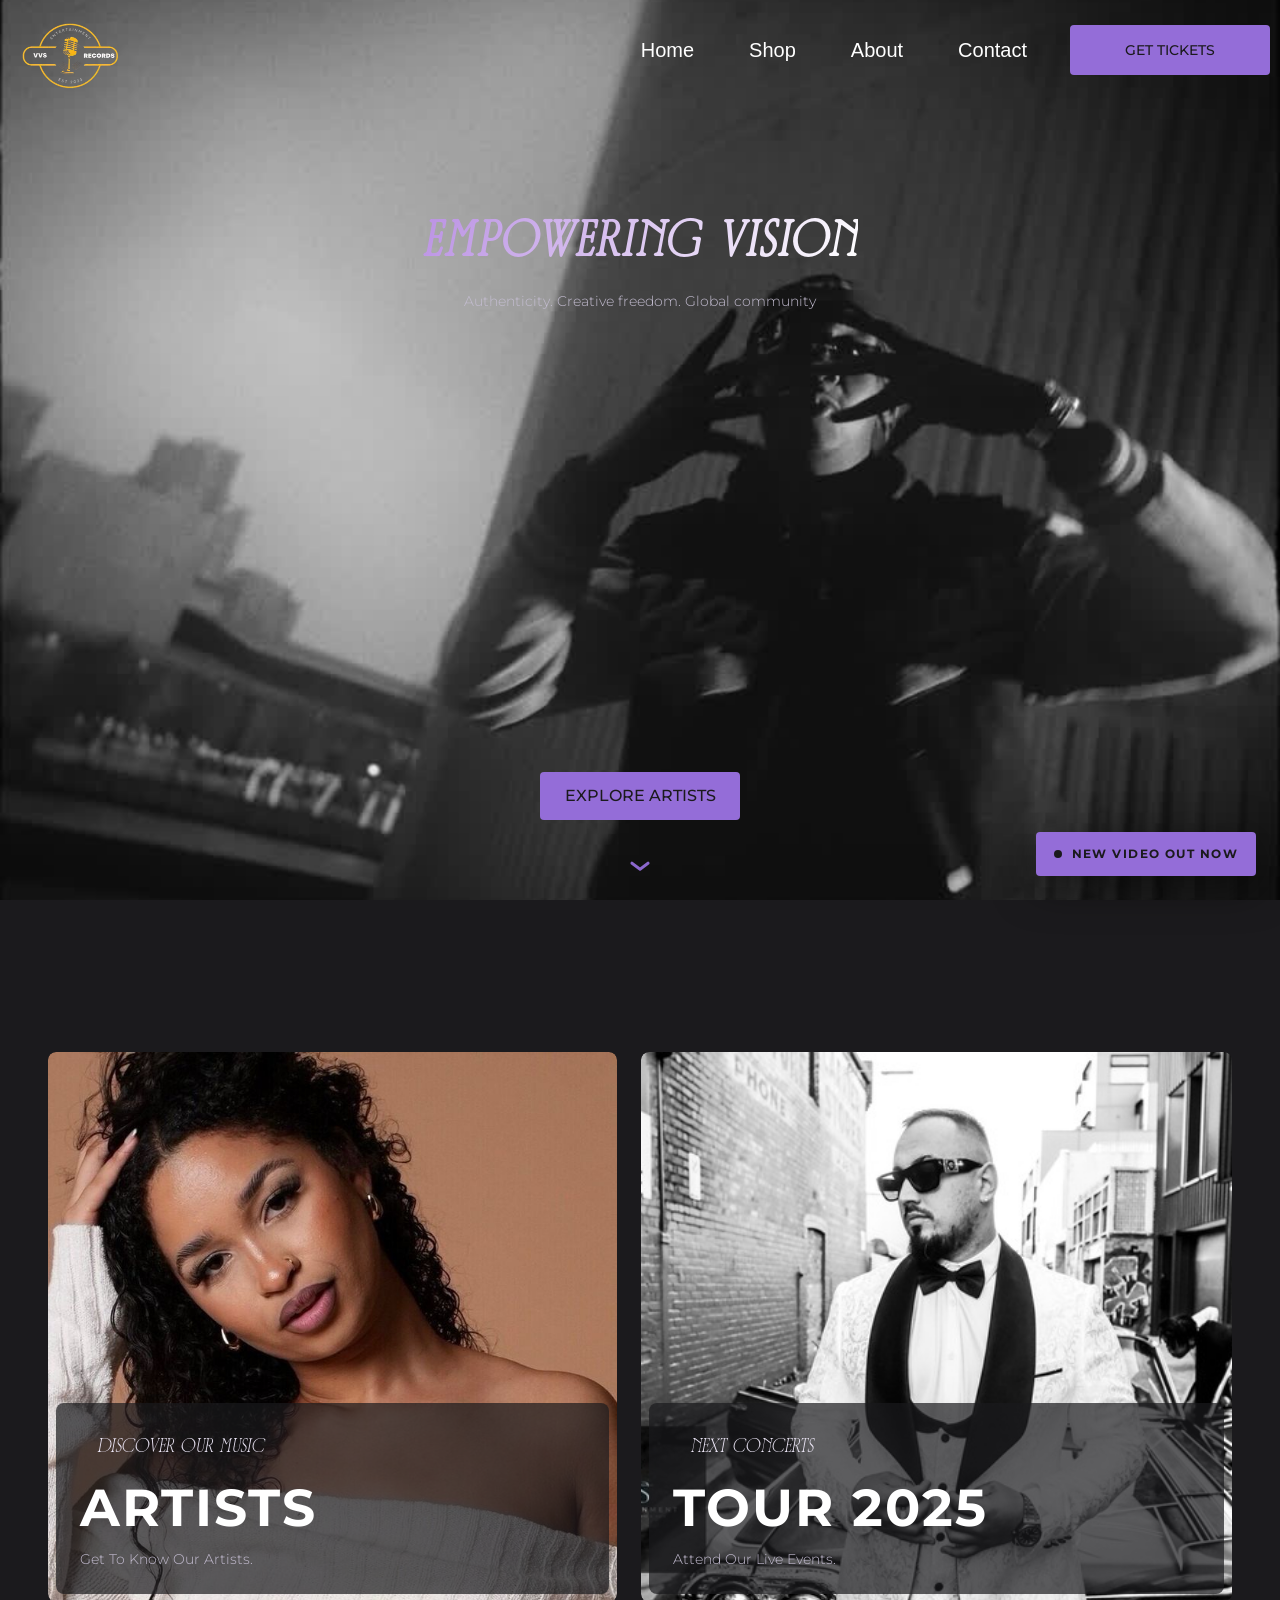
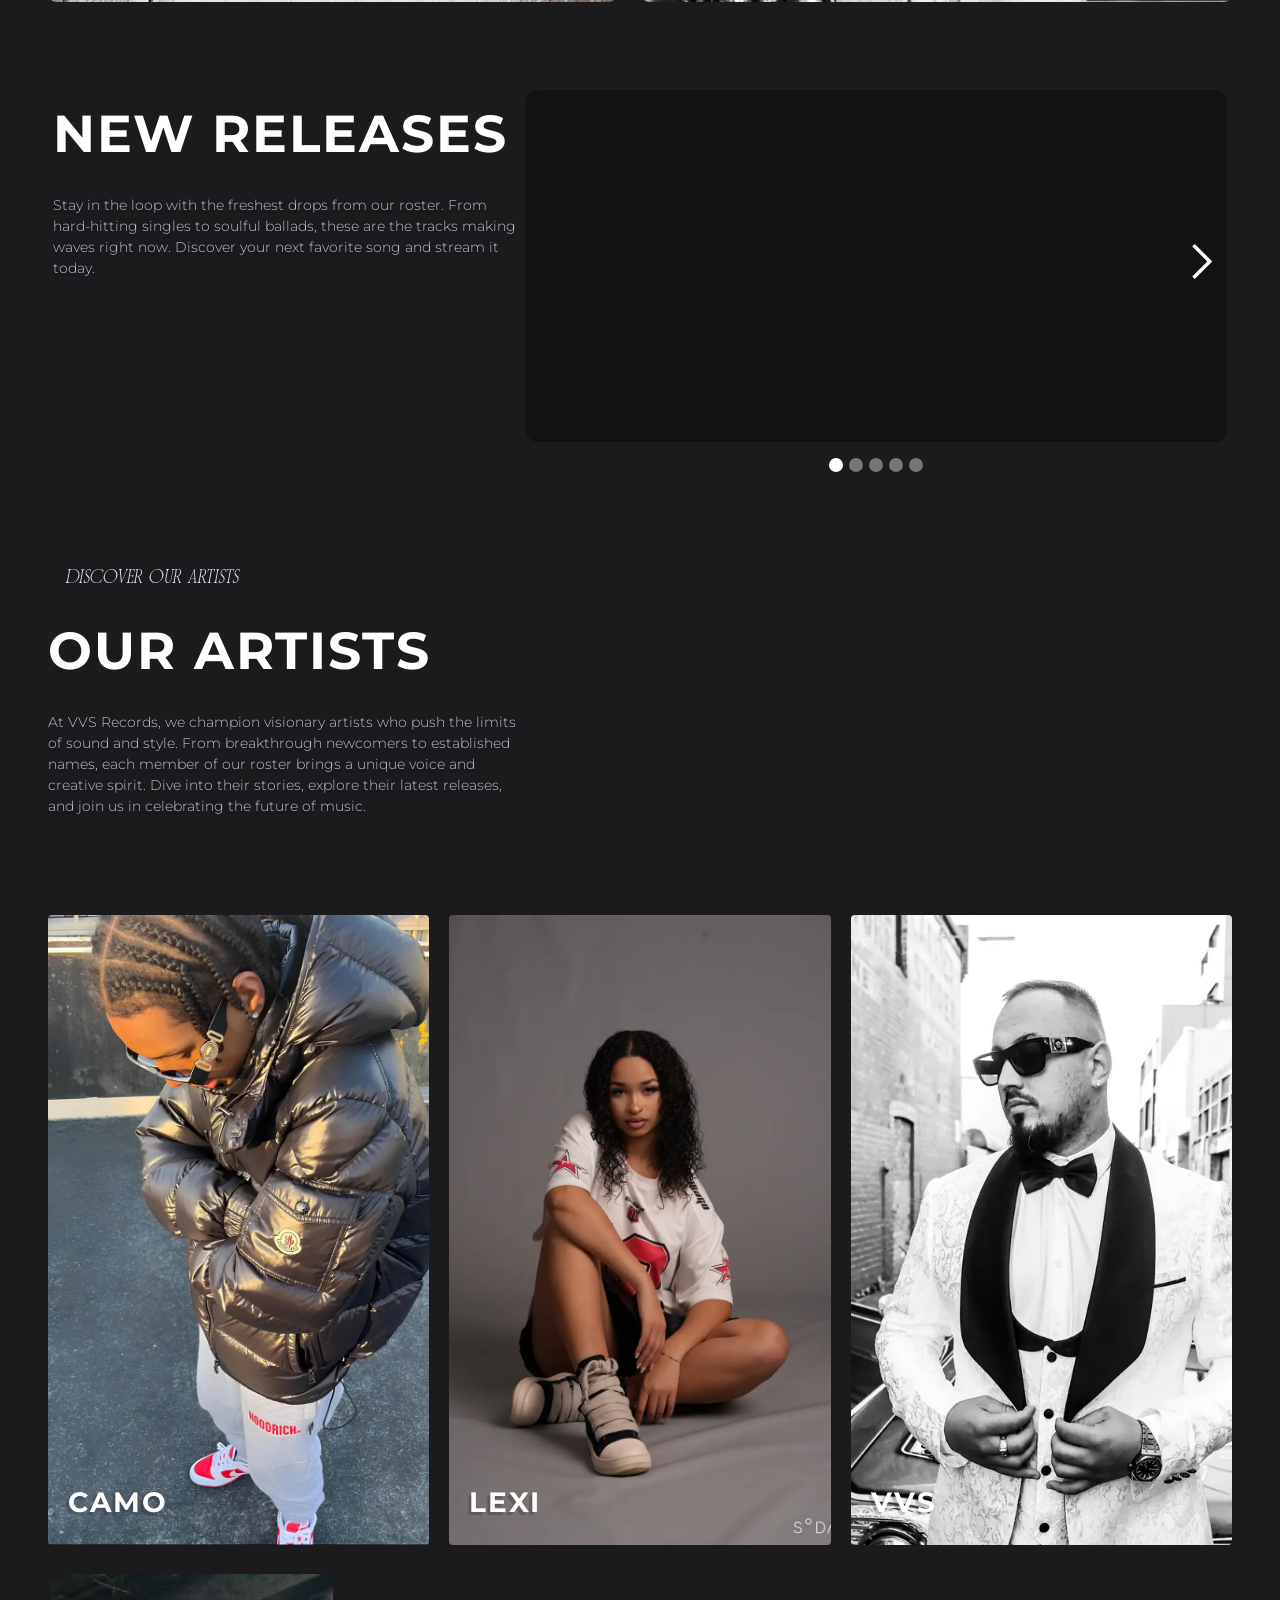
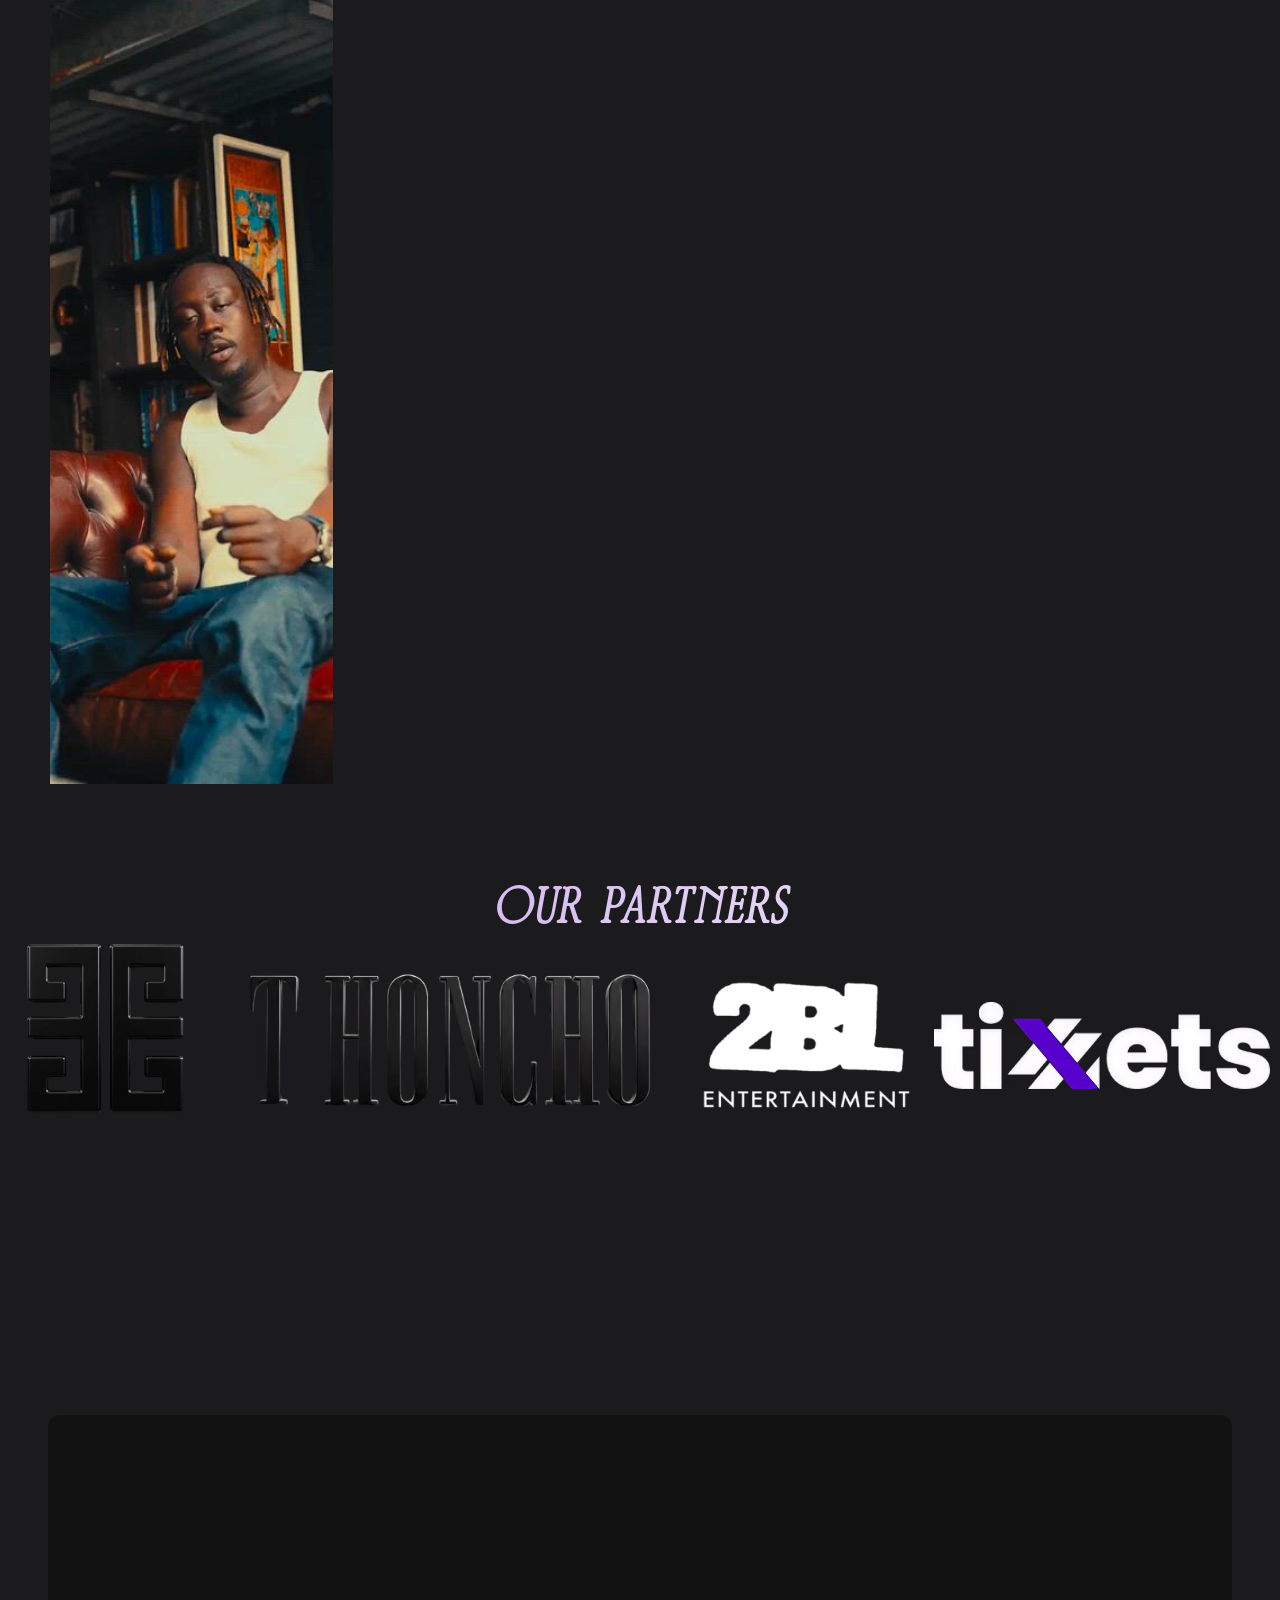
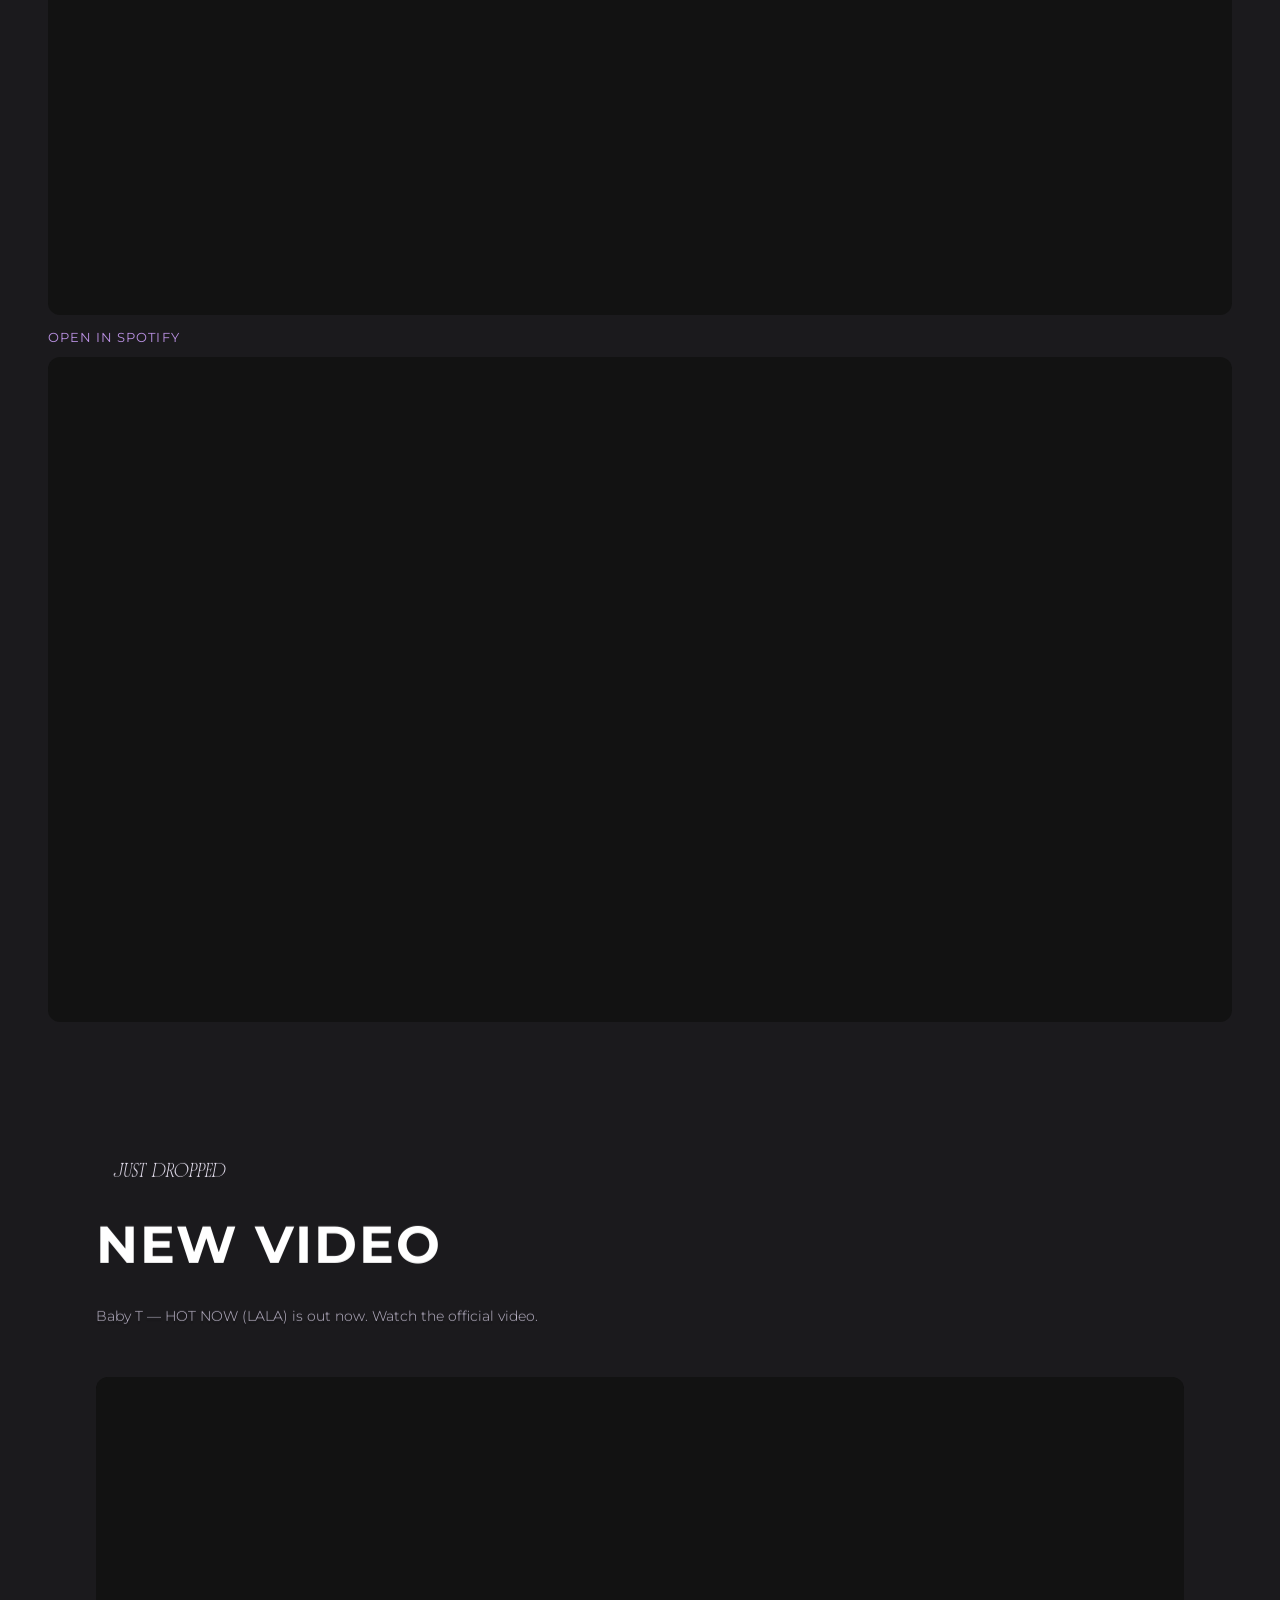
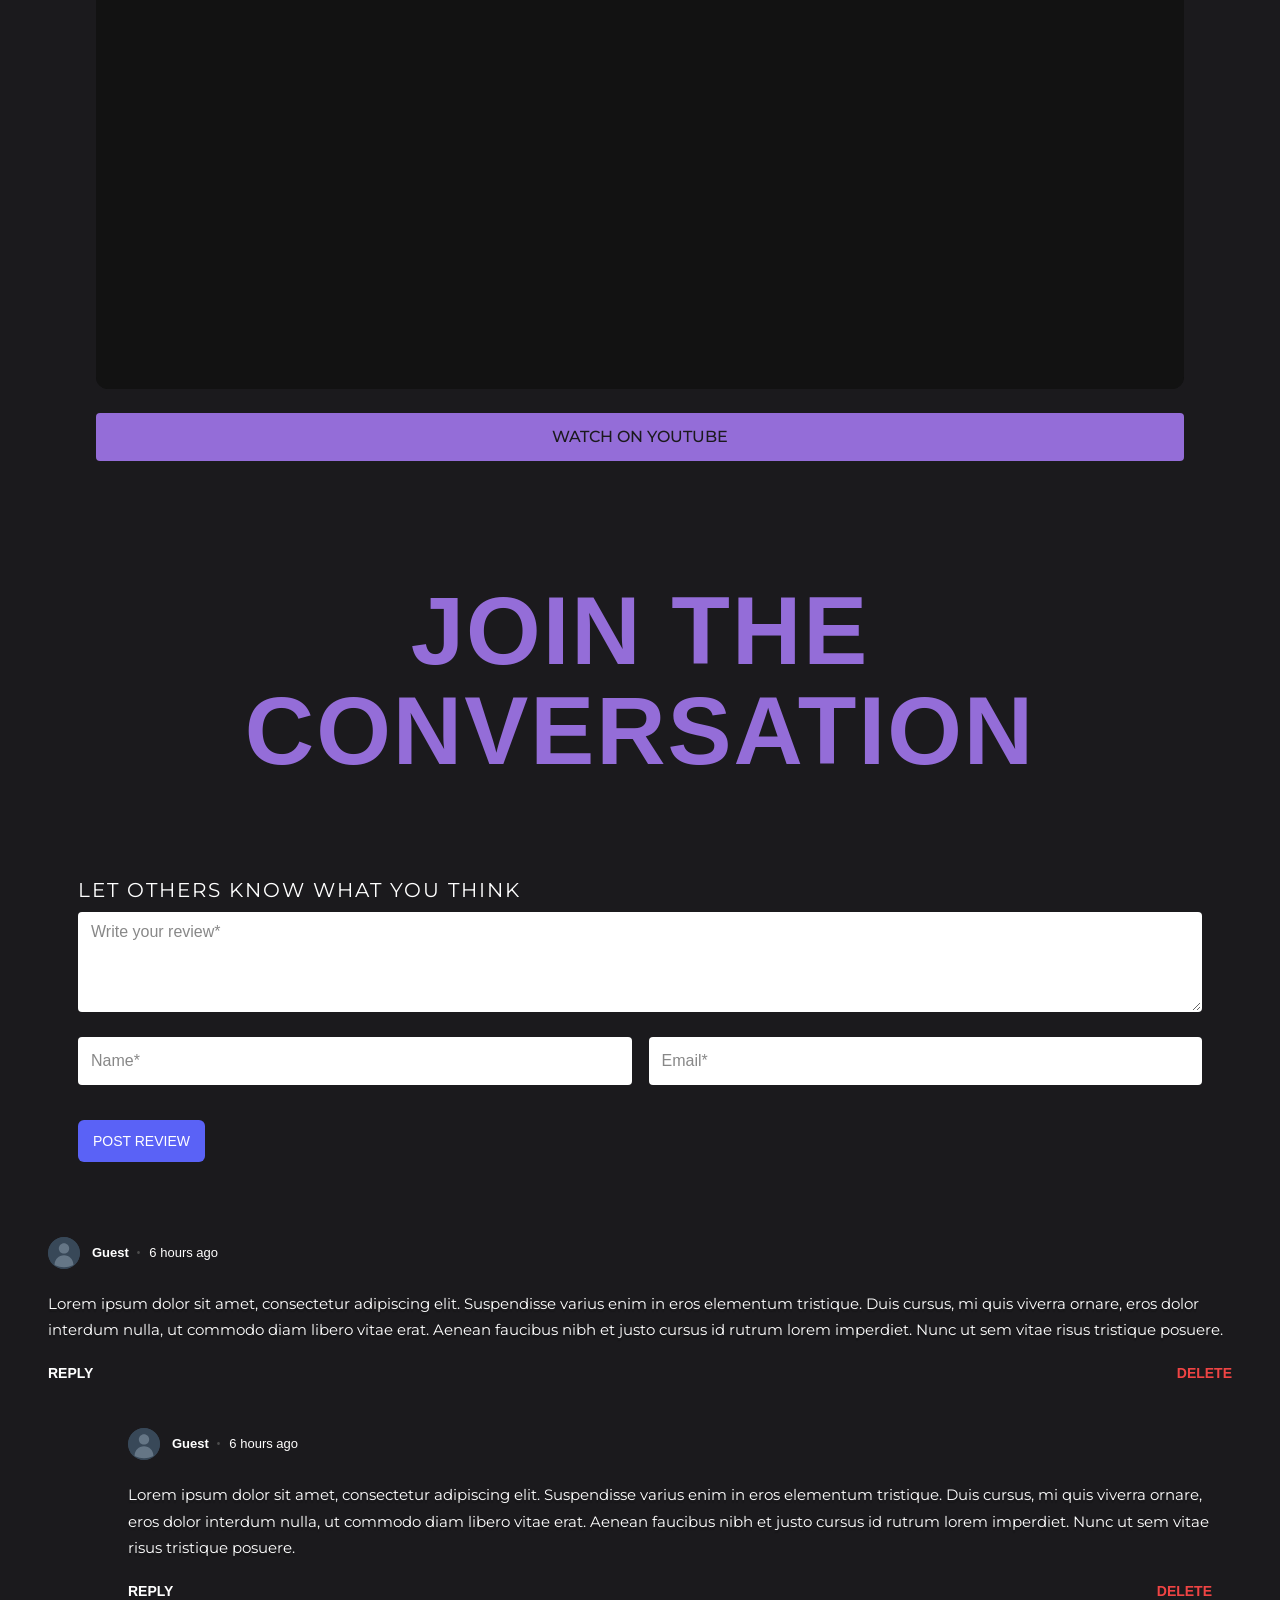
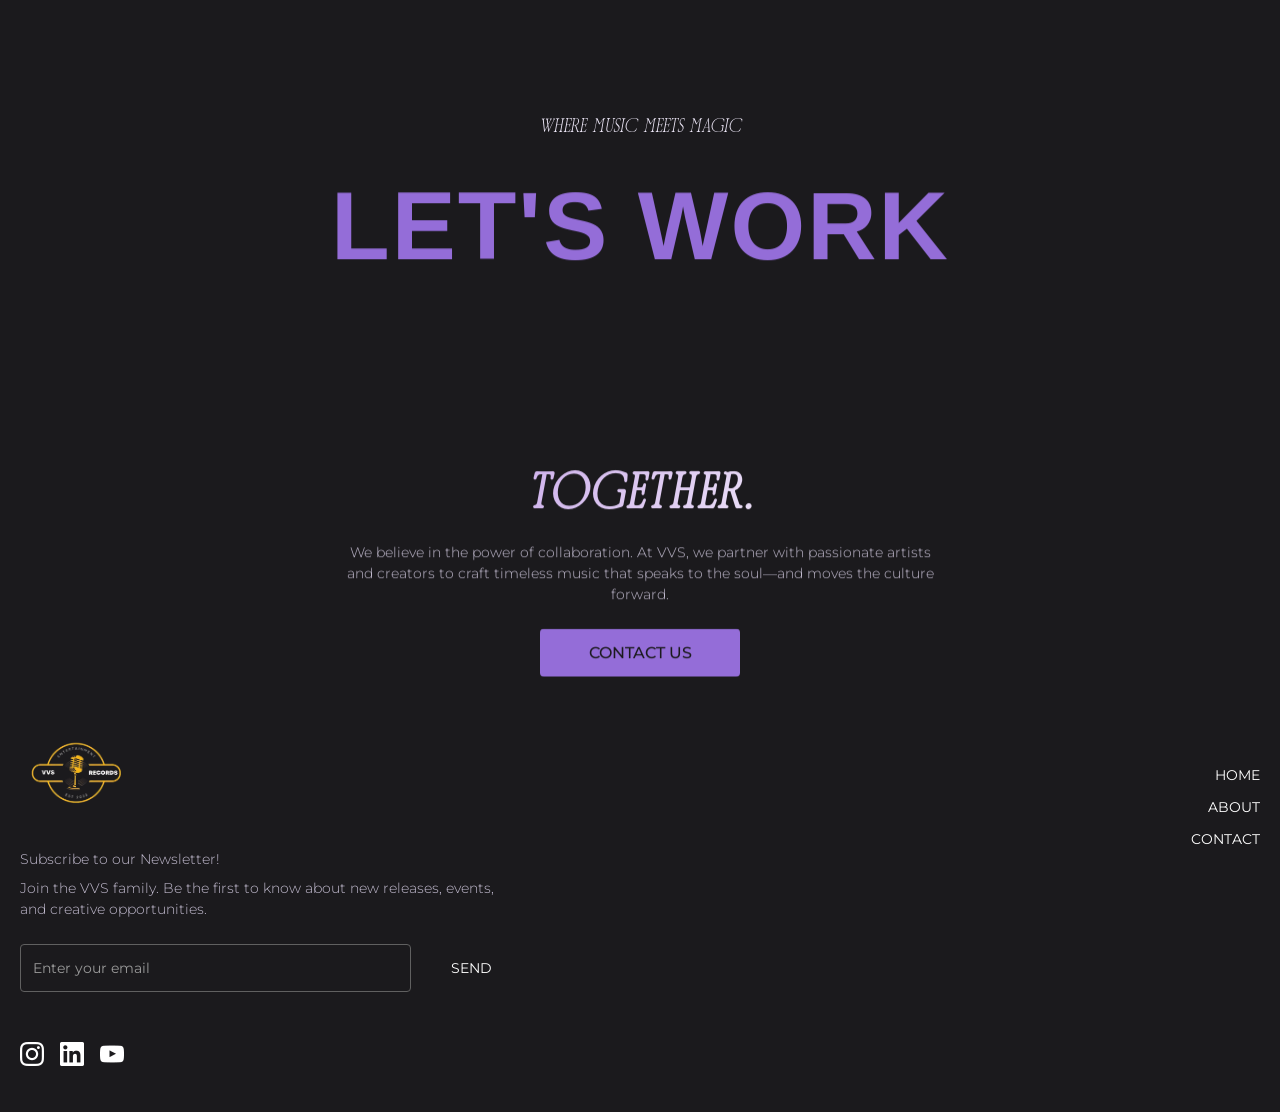
==== commit c059e80a: "update" ====
--- a/index.html
+++ b/index.html
@@ -1,4 +1,4 @@
-<!DOCTYPE html><!-- Handled by Exflow.site --><html data-wf-page="6813578728cd06c285b9a274" data-wf-site="6813578628cd06c285b9a201" lang="en"><head><meta charset="utf-8"/><link href="https://cdn.prod.website-files.com" rel="preconnect" /><title>VVS Enterprises</title><meta content="Discover and explore top music artists, their latest tracks, videos, and social links all in one place. Powered by VVS Enterprises." name="description"/><meta content="VVS Enterprises" property="og:title"/><meta content="Discover and explore top music artists, their latest tracks, videos, and social links all in one place. Powered by VVS Enterprises." property="og:description"/><meta content="VVS Enterprises" name="twitter:title"/><meta content="Discover and explore top music artists, their latest tracks, videos, and social links all in one place. Powered by VVS Enterprises." name="twitter:description"/><meta property="og:type" content="website"/><meta content="summary_large_image" name="twitter:card"/><meta content="width=device-width, initial-scale=1" name="viewport"/><meta content="Webflow" name="generator"/><link href="css/vvs-enterprises.webflow.shared.4eed130ae.css" rel="stylesheet" type="text/css"  /><style>.block-product[data-bg]{background-image:none;background-color:#1b1a1d;background-size:cover;background-position:center}video.js-lazy-video{background-color:#1b1a1d}iframe[data-embed]{width:100%;min-height:352px;background:#121212;border:0;border-radius:12px}.spotify-embed{position:relative;width:100%}.spotify-embed iframe{display:block;width:100%;min-height:352px;border:0;border-radius:12px;background:#121212}.spotify-fallback{display:inline-flex;margin-top:12px;color:#bb92e4;font-family:Montserrat,sans-serif;font-size:13px;letter-spacing:.08em;text-transform:uppercase;text-decoration:none}.spotify-fallback:hover{color:#fff}.slider.w-slider{height:auto;min-height:420px;background:transparent}.slider .w-slider-mask{height:352px;overflow:hidden}.slider .w-slider-nav{position:relative;inset:auto;height:auto;padding:16px 0 0;z-index:1}.slider .w-slider-arrow-left,.slider .w-slider-arrow-right{inset:auto;top:150px;width:44px;height:44px;z-index:3}.slider .w-slider-arrow-left{left:4px;right:auto}.slider .w-slider-arrow-right{right:4px;left:auto}@media (min-width:992px) {html.w-mod-js:not(.w-mod-ix) [data-w-id="0b769b0d-0298-23a3-3000-9102dbe75598"] {width:100%;height:0px;}html.w-mod-js:not(.w-mod-ix) [data-w-id="c04f792a-6f06-3bf4-e684-cd26d29c5497"] {width:100%;height:0px;}html.w-mod-js:not(.w-mod-ix) [data-w-id="0d06d823-144d-419e-7f09-ec1f3871921a"] {width:100%;height:0px;}html.w-mod-js:not(.w-mod-ix) [data-w-id="8805908a-2048-f45b-5406-957e91d7fc41"] {width:100%;height:0px;}html.w-mod-js:not(.w-mod-ix) [data-w-id="8805908a-2048-f45b-5406-957e91d7fc44"] {width:100%;height:0px;}}</style><link href="https://fonts.googleapis.com" rel="preconnect"/><link href="https://fonts.gstatic.com" rel="preconnect" crossorigin/><link href="https://fonts.googleapis.com/css2?family=Montserrat:ital,wght@0,300;0,400;0,500;0,600;0,700;1,400&display=swap" rel="stylesheet"/><link rel="preload" as="image" href="images/0804-20-281-29-281-29-poster-00001.jpg"/><link rel="preload" as="image" href="images/logo-vvs-opt.webp" type="image/webp"/><script type="text/javascript">!function(o,c){var n=c.documentElement,t=" w-mod-";n.className+=t+"js",("ontouchstart"in o||o.DocumentTouch&&c instanceof DocumentTouch)&&(n.className+=t+"touch")}(window,document);</script><link href="images/favicon.png" rel="shortcut icon" type="image/x-icon"/><link href="images/app-icon.png" rel="apple-touch-icon"/><script type="text/javascript">window.__WEBFLOW_CURRENCY_SETTINGS = {"currencyCode":"USD","symbol":"$","decimal":".","fractionDigits":2,"group":",","template":"{{wf {\"path\":\"symbol\",\"type\":\"PlainText\"} }} {{wf {\"path\":\"amount\",\"type\":\"CommercePrice\"} }} {{wf {\"path\":\"currencyCode\",\"type\":\"PlainText\"} }}","hideDecimalForWholeNumbers":false};</script></head><body class="body"><div data-animation="default" data-collapse="medium" data-duration="400" data-easing="ease" data-easing2="ease" role="banner" class="navbar-3 w-nav"><a href="/" aria-current="page" class="w-nav-brand w--current"><img width="120" height="112" alt="VVS Enterprises" src="images/logo-vvs-opt.webp" loading="eager" fetchpriority="high" decoding="async"/></a><nav role="navigation" class="nav-menu-3 w-nav-menu"><a data-w-id="9602bd85-179f-0a59-e83d-1263bef23c50" href="/" aria-current="page" class="link-block-6 w-inline-block w--current"><div class="text-block-11">Home<br/></div><div class="underline"></div></a><a data-w-id="c1b45681-e389-7df9-7e55-9ab17b62051b" href="https://pf1h8h-1e.myshopify.com" target="_blank" class="link-block-6 w-inline-block"><div class="text-block-11">Shop</div><div class="underline"></div></a><a data-w-id="9602bd85-179f-0a59-e83d-1263bef23c55" href="/about" class="link-block-6 w-inline-block"><div class="text-block-11">About<br/></div><div class="underline"></div></a><a data-w-id="9602bd85-179f-0a59-e83d-1263bef23c5a" href="/contact" class="link-block-6 w-inline-block"><div class="text-block-11">Contact<br/></div><div class="underline"></div></a><a data-w-id="bb174422-6cc3-1784-20ec-049957ddc023" href="https://tixxets.com/organization-profile/1667bbfb-725e-4b01-aa15-7da4264ebd02" target="_blank" class="button-cta navigation getbutton w-inline-block"><div data-w-id="bb174422-6cc3-1784-20ec-049957ddc024" class="text-button-color">GET TICKETS</div><div class="effect-circle"></div></a></nav><div id="menu-trigger" class="menu-button-3 w-nav-button"><div class="icon-2 w-icon-nav-menu"></div></div></div><section class="section-4"><div class="w-layout-blockcontainer container-6 w-container"><div data-poster-url="images/0804-20-281-29-281-29-poster-00001.jpg" data-video-urls="images/0804-20-281-29-281-29-transcode.mp4,images/0804-20-281-29-281-29-transcode.webm" data-autoplay="true" data-loop="true" data-wf-ignore="true" class="background-video-3 w-background-video w-background-video-atom"><video id="bff849a7-6bcd-5b7c-d946-86e215fb96eb-video" class="js-hero-video" loop="" muted="" playsinline="" preload="none" poster="images/0804-20-281-29-281-29-poster-00001.jpg" style="background-image:url(&quot;images/0804-20-281-29-281-29-poster-00001.jpg&quot;)" data-wf-ignore="true" data-object-fit="cover"><source src="images/0804-20-281-29-281-29-transcode.mp4" type="video/mp4" data-wf-ignore="true"/></video></div><div data-w-id="8bbe1696-67af-5bdb-7fdb-99c131ce6b81" class="contentwrapper-hero"><div class="fix-hightbox"><div data-w-id="c04f792a-6f06-3bf4-e684-cd26d29c5497" class="wrapper-title bottom-title"><h1 class="heading1_hero"><span class="text-span">Empowering Vision</span></h1><div class="content-wrapper-paragraph"><div class="paragraph maxwidth-500px">Authenticity. Creative freedom. Global community</div></div></div></div><div class="div-block-17"><a href="#Music" class="button-primary inverted w-button">Explore Artists</a><div class="scroll-down-arrows" data-w-id="8f4cf659-35e6-b0a7-c20c-3e270f8b1f33" data-animation-type="lottie" data-src="js/4d005b5711aa42ffad72513329aa83a0.json" data-loop="1" data-direction="1" data-autoplay="1" data-is-ix2-target="0" data-renderer="svg" data-default-duration="2" data-duration="0" data-loading="eager"></div></div></div></div></section><section class="artists-profile hero-home"><div class="w-layout-blockcontainer container hero-home w-container"><div class="blog-cardshero"><a href="#" class="card-link-hero fadein w-inline-block"><div class="content-card-hero"><div class="label-intro">discover our music</div><h2 class="title-maincta">artists</h2><div class="paragraph">Get To Know Our Artists.</div></div><img src="images/img_8188-20-1-20-1-.jpeg" loading="lazy" sizes="(max-width: 767px) 100vw, (max-width: 991px) 728px, 940px" srcset="images/img_8188-20-1-20-1-p-500.jpeg 500w, images/img_8188-20-1-20-1-p-800.jpeg 800w, images/img_8188-20-1-20-1-p-1080.jpeg 1080w, images/img_8188-20-1-20-1-.jpeg 1280w" alt="a picture of music artist lexi" class="layer-image" decoding="async"/></a><a href="#Tours" class="card-link-hero right-card fadein w-inline-block"><div class="content-card-hero"><div class="label-intro">next concerts</div><h2 class="title-maincta">TOUR 2025</h2><div class="paragraph">Attend Our Live Events.</div></div><img src="images/whatsapp-20image-202025-05-25-20at-2017.49.05_3a57664d-202-20-2-.jpg" loading="lazy" sizes="(max-width: 600px) 100vw, 600px" srcset="images/whatsapp-20image-202025-05-25-20at-2017.49.05_3a57664d-202-20-2-p-500.jpg 500w, images/whatsapp-20image-202025-05-25-20at-2017.49.05_3a57664d-202-20-2-.jpg 600w" alt="Picture of music artist
+<!DOCTYPE html><!-- Handled by Exflow.site --><html data-wf-page="6813578728cd06c285b9a274" data-wf-site="6813578628cd06c285b9a201" lang="en"><head><meta charset="utf-8"/><link href="https://cdn.prod.website-files.com" rel="preconnect" /><title>VVS Enterprises</title><meta content="Discover and explore top music artists, their latest tracks, videos, and social links all in one place. Powered by VVS Enterprises." name="description"/><meta content="VVS Enterprises" property="og:title"/><meta content="Discover and explore top music artists, their latest tracks, videos, and social links all in one place. Powered by VVS Enterprises." property="og:description"/><meta content="VVS Enterprises" name="twitter:title"/><meta content="Discover and explore top music artists, their latest tracks, videos, and social links all in one place. Powered by VVS Enterprises." name="twitter:description"/><meta property="og:type" content="website"/><meta content="summary_large_image" name="twitter:card"/><meta content="width=device-width, initial-scale=1" name="viewport"/><meta content="Webflow" name="generator"/><link href="css/vvs-enterprises.webflow.shared.4eed130ae.css" rel="stylesheet" type="text/css"  /><style>.block-product[data-bg]{background-image:none;background-color:#1b1a1d;background-size:cover;background-position:center}video.js-lazy-video{background-color:#1b1a1d}iframe[data-embed]{width:100%;min-height:352px;background:#121212;border:0;border-radius:12px}.spotify-embed{position:relative;width:100%}.spotify-embed iframe{display:block;width:100%;min-height:352px;border:0;border-radius:12px;background:#121212}.spotify-fallback{display:inline-flex;margin-top:12px;color:#bb92e4;font-family:Montserrat,sans-serif;font-size:13px;letter-spacing:.08em;text-transform:uppercase;text-decoration:none}.spotify-fallback:hover{color:#fff}.slider.w-slider{height:auto;min-height:420px;background:transparent}.slider .w-slider-mask{height:352px;overflow:hidden}.slider .w-slider-nav{position:relative;inset:auto;height:auto;padding:16px 0 0;z-index:1}.slider .w-slider-arrow-left,.slider .w-slider-arrow-right{inset:auto;top:150px;width:44px;height:44px;z-index:3}.slider .w-slider-arrow-left{left:4px;right:auto}.slider .w-slider-arrow-right{right:4px;left:auto}.new-video-float{position:fixed;right:24px;bottom:24px;z-index:2000;display:flex;align-items:center;gap:10px;background:#946dd8;color:#1b1a1d;text-decoration:none;border-radius:4px;padding:12px 18px;font-family:Montserrat,sans-serif;font-size:12px;font-weight:700;letter-spacing:.12em;text-transform:uppercase;box-shadow:0 10px 40px #00000080;transition:background-color .3s cubic-bezier(.215,.61,.355,1),color .3s cubic-bezier(.215,.61,.355,1),transform .3s}.new-video-float:hover{background:#fff;color:#1b1a1d;transform:translateY(-2px)}.new-video-float-dot{width:8px;height:8px;border-radius:50%;background:#1b1a1d;box-shadow:0 0 0 0 #1b1a1d99;animation:new-video-pulse 1.6s ease-out infinite}@keyframes new-video-pulse{0%{box-shadow:0 0 0 0 #1b1a1d66}70%{box-shadow:0 0 0 10px #1b1a1d00}100%{box-shadow:0 0 0 0 #1b1a1d00}}.latest-video-frame{position:relative;width:100%;padding-top:56.25%;border-radius:12px;overflow:hidden;background:#121212;margin-top:24px}.latest-video-frame iframe{position:absolute;inset:0;width:100%;height:100%;border:0}.page-video-section{padding:72px 48px}.page-video-section .button-primary.inverted{margin-top:24px;width:auto}#latest-video{scroll-margin-top:88px}.new-video-float{transition:background-color .3s cubic-bezier(.215,.61,.355,1),color .3s cubic-bezier(.215,.61,.355,1),transform .3s,opacity .3s}.new-video-float.is-hidden{opacity:0;pointer-events:none;transform:translateY(12px)}@media (prefers-reduced-motion:no-preference){html{scroll-behavior:smooth}}@media screen and (max-width:767px){.new-video-float{right:16px;bottom:16px;padding:10px 14px;font-size:11px;letter-spacing:.08em}.page-video-section{padding:48px 20px}}@media (min-width:992px) {html.w-mod-js:not(.w-mod-ix) [data-w-id="0b769b0d-0298-23a3-3000-9102dbe75598"] {width:100%;height:0px;}html.w-mod-js:not(.w-mod-ix) [data-w-id="c04f792a-6f06-3bf4-e684-cd26d29c5497"] {width:100%;height:0px;}html.w-mod-js:not(.w-mod-ix) [data-w-id="0d06d823-144d-419e-7f09-ec1f3871921a"] {width:100%;height:0px;}html.w-mod-js:not(.w-mod-ix) [data-w-id="8805908a-2048-f45b-5406-957e91d7fc41"] {width:100%;height:0px;}html.w-mod-js:not(.w-mod-ix) [data-w-id="8805908a-2048-f45b-5406-957e91d7fc44"] {width:100%;height:0px;}}</style><link href="https://fonts.googleapis.com" rel="preconnect"/><link href="https://fonts.gstatic.com" rel="preconnect" crossorigin/><link href="https://fonts.googleapis.com/css2?family=Montserrat:ital,wght@0,300;0,400;0,500;0,600;0,700;1,400&display=swap" rel="stylesheet"/><link rel="preload" as="image" href="images/0804-20-281-29-281-29-poster-00001.jpg"/><link rel="preload" as="image" href="images/logo-vvs-opt.webp" type="image/webp"/><script type="text/javascript">!function(o,c){var n=c.documentElement,t=" w-mod-";n.className+=t+"js",("ontouchstart"in o||o.DocumentTouch&&c instanceof DocumentTouch)&&(n.className+=t+"touch")}(window,document);</script><link href="images/favicon.png" rel="shortcut icon" type="image/x-icon"/><link href="images/app-icon.png" rel="apple-touch-icon"/><script type="text/javascript">window.__WEBFLOW_CURRENCY_SETTINGS = {"currencyCode":"USD","symbol":"$","decimal":".","fractionDigits":2,"group":",","template":"{{wf {\"path\":\"symbol\",\"type\":\"PlainText\"} }} {{wf {\"path\":\"amount\",\"type\":\"CommercePrice\"} }} {{wf {\"path\":\"currencyCode\",\"type\":\"PlainText\"} }}","hideDecimalForWholeNumbers":false};</script></head><body class="body"><a href="#latest-video" class="new-video-float" aria-label="New video out now"><span class="new-video-float-dot"></span><span>New video out now</span></a><div data-animation="default" data-collapse="medium" data-duration="400" data-easing="ease" data-easing2="ease" role="banner" class="navbar-3 w-nav"><a href="/" aria-current="page" class="w-nav-brand w--current"><img width="120" height="112" alt="VVS Enterprises" src="images/logo-vvs-opt.webp" loading="eager" fetchpriority="high" decoding="async"/></a><nav role="navigation" class="nav-menu-3 w-nav-menu"><a data-w-id="9602bd85-179f-0a59-e83d-1263bef23c50" href="/" aria-current="page" class="link-block-6 w-inline-block w--current"><div class="text-block-11">Home<br/></div><div class="underline"></div></a><a data-w-id="c1b45681-e389-7df9-7e55-9ab17b62051b" href="https://pf1h8h-1e.myshopify.com" target="_blank" class="link-block-6 w-inline-block"><div class="text-block-11">Shop</div><div class="underline"></div></a><a data-w-id="9602bd85-179f-0a59-e83d-1263bef23c55" href="/about" class="link-block-6 w-inline-block"><div class="text-block-11">About<br/></div><div class="underline"></div></a><a data-w-id="9602bd85-179f-0a59-e83d-1263bef23c5a" href="/contact" class="link-block-6 w-inline-block"><div class="text-block-11">Contact<br/></div><div class="underline"></div></a><a data-w-id="bb174422-6cc3-1784-20ec-049957ddc023" href="https://tixxets.com/organization-profile/1667bbfb-725e-4b01-aa15-7da4264ebd02" target="_blank" class="button-cta navigation getbutton w-inline-block"><div data-w-id="bb174422-6cc3-1784-20ec-049957ddc024" class="text-button-color">GET TICKETS</div><div class="effect-circle"></div></a></nav><div id="menu-trigger" class="menu-button-3 w-nav-button"><div class="icon-2 w-icon-nav-menu"></div></div></div><section class="section-4"><div class="w-layout-blockcontainer container-6 w-container"><div data-poster-url="images/0804-20-281-29-281-29-poster-00001.jpg" data-video-urls="images/0804-20-281-29-281-29-transcode.mp4,images/0804-20-281-29-281-29-transcode.webm" data-autoplay="true" data-loop="true" data-wf-ignore="true" class="background-video-3 w-background-video w-background-video-atom"><video id="bff849a7-6bcd-5b7c-d946-86e215fb96eb-video" class="js-hero-video" loop="" muted="" playsinline="" preload="none" poster="images/0804-20-281-29-281-29-poster-00001.jpg" style="background-image:url(&quot;images/0804-20-281-29-281-29-poster-00001.jpg&quot;)" data-wf-ignore="true" data-object-fit="cover"><source src="images/0804-20-281-29-281-29-transcode.mp4" type="video/mp4" data-wf-ignore="true"/></video></div><div data-w-id="8bbe1696-67af-5bdb-7fdb-99c131ce6b81" class="contentwrapper-hero"><div class="fix-hightbox"><div data-w-id="c04f792a-6f06-3bf4-e684-cd26d29c5497" class="wrapper-title bottom-title"><h1 class="heading1_hero"><span class="text-span">Empowering Vision</span></h1><div class="content-wrapper-paragraph"><div class="paragraph maxwidth-500px">Authenticity. Creative freedom. Global community</div></div></div></div><div class="div-block-17"><a href="#Music" class="button-primary inverted w-button">Explore Artists</a><div class="scroll-down-arrows" data-w-id="8f4cf659-35e6-b0a7-c20c-3e270f8b1f33" data-animation-type="lottie" data-src="js/4d005b5711aa42ffad72513329aa83a0.json" data-loop="1" data-direction="1" data-autoplay="1" data-is-ix2-target="0" data-renderer="svg" data-default-duration="2" data-duration="0" data-loading="eager"></div></div></div></div></section><section class="artists-profile hero-home"><div class="w-layout-blockcontainer container hero-home w-container"><div class="blog-cardshero"><a href="#" class="card-link-hero fadein w-inline-block"><div class="content-card-hero"><div class="label-intro">discover our music</div><h2 class="title-maincta">artists</h2><div class="paragraph">Get To Know Our Artists.</div></div><img src="images/img_8188-20-1-20-1-.jpeg" loading="lazy" sizes="(max-width: 767px) 100vw, (max-width: 991px) 728px, 940px" srcset="images/img_8188-20-1-20-1-p-500.jpeg 500w, images/img_8188-20-1-20-1-p-800.jpeg 800w, images/img_8188-20-1-20-1-p-1080.jpeg 1080w, images/img_8188-20-1-20-1-.jpeg 1280w" alt="a picture of music artist lexi" class="layer-image" decoding="async"/></a><a href="#Tours" class="card-link-hero right-card fadein w-inline-block"><div class="content-card-hero"><div class="label-intro">next concerts</div><h2 class="title-maincta">TOUR 2025</h2><div class="paragraph">Attend Our Live Events.</div></div><img src="images/whatsapp-20image-202025-05-25-20at-2017.49.05_3a57664d-202-20-2-.jpg" loading="lazy" sizes="(max-width: 600px) 100vw, 600px" srcset="images/whatsapp-20image-202025-05-25-20at-2017.49.05_3a57664d-202-20-2-p-500.jpg 500w, images/whatsapp-20image-202025-05-25-20at-2017.49.05_3a57664d-202-20-2-.jpg 600w" alt="Picture of music artist
 " class="layer-image"/></a></div></div></section><section class="artists-profile hero-home"><div class="w-layout-blockcontainer container hero-home slider-section w-container"><div class="content-wrapper shop fadein"><div class="wrapper-title-music"><h2 class="heading-2 _50">new releases</h2></div><div class="paragraph-wrapper"><p class="paragraph maxwidth-700px">Stay in the loop with the freshest drops from our roster. From hard-hitting singles to soulful ballads, these are the tracks making waves right now. Discover your next favorite song and stream it today.</p></div></div><div data-delay="10000" data-animation="slide" class="slider w-slider" data-autoplay="false" data-easing="ease" data-hide-arrows="true" data-disable-swipe="false" data-autoplay-limit="0" data-nav-spacing="3" data-duration="500" data-infinite="true"><div class="w-slider-mask"><div class="w-slide"><div><div class="w-embed w-iframe"><iframe data-testid="embed-iframe" style="border-radius:12px" data-embed="https://open.spotify.com/embed/track/0CrSvud3yPYkp3C8h5EtEh?utm_source=generator&si=28a5640e946244ed" width="100%" height="352" frameBorder="0" allowfullscreen="" allow="autoplay; clipboard-write; encrypted-media; fullscreen; picture-in-picture; web-share" referrerpolicy="strict-origin-when-cross-origin" loading="lazy"></iframe></div></div></div><div class="w-slide"><div class="w-embed w-iframe"><iframe 
   data-testid="embed-iframe" 
   style="border-radius:12px" 
@@ -49,7 +49,7 @@
   allowfullscreen="" 
   allow="autoplay; clipboard-write; encrypted-media; fullscreen; picture-in-picture; web-share" referrerpolicy="strict-origin-when-cross-origin" 
   loading="lazy">
-</iframe></div></div><div class="div-block-23"><div style="padding-top:56.17021276595745%" class="w-video w-embed"><iframe class="embedly-embed" data-embed="https://cdn.embedly.com/widgets/media.html?src=https%3A%2F%2Fwww.youtube.com%2Fembed%2FvE5lNC5GrDs%3Ffeature%3Doembed&display_name=YouTube&url=https%3A%2F%2Fwww.youtube.com%2Fwatch%3Fv%3DvE5lNC5GrDs&image=https%3A%2F%2Fi.ytimg.com%2Fvi%2FvE5lNC5GrDs%2Fhqdefault.jpg&type=text%2Fhtml&schema=youtube" loading="lazy" width="940" height="528" scrolling="no" allowfullscreen title="BABY T - HOT NOW (LALA) (EXPLICIT VERSION)"></iframe></div></div></div></section><section id="Videos" class="artists-profile videos"></section><section id="Sponsors" class="artists-profile sponsors"></section><section class="artists-profile events"><div class="w-layout-blockcontainer container cta-contact w-container"><div data-w-id="8b5f645d-24c4-384b-65ff-f9fd351a130c" class="contentwrapper-hero"><div class="div-block-24"><h2 class="heading1_hero">Join the Conversation</h2></div><div class="social-reviews-wrapper"><div class="social-reviews-main-copy"><div class="soc-reviews-form-div"><h3 class="soc-reviews-prompt">Let others know what you think</h3><div class="soc-reviews-form w-form"><form id="wf-form-Comment-Form" name="wf-form-Comment-Form" data-name="Comment Form" method="get" data-wf-page-id="6813578728cd06c285b9a274" data-wf-element-id="b2554e2e-8620-0a7b-897a-920be7892616"><textarea supersparks-comment-input="yvnh4" class="soc-rev-input w-input" maxlength="5000" name="field" data-name="Field" placeholder="Write your review*" id="comment-field" required=""></textarea><div class="soc-rev-guest-div"><input class="soc-rev-guest-input w-input" supersparks-name-input="yvnh4" maxlength="256" name="name-3" data-name="Name 3" placeholder="Name*" type="text" id="name-3"/><input class="soc-rev-guest-input w-input" maxlength="256" name="field-3" data-name="Field 3" placeholder="Email*" type="email" id="field-3" supersparks-email-input="yvnh4"/></div><a supersparks-comment-submit="yvnh4" href="#" class="soc-rev-submit-button w-button">POST REVIEW</a></form><div class="w-form-done"><div>Thank you! Your submission has been received!</div></div><div class="w-form-fail"><div>Oops! Something went wrong while submitting the form.</div></div></div></div><div class="soc-reviews-section"><div supersparks-loading-comments="yvnh4" class="reviews-loading-block"><div class="lottie-animation redirect" data-w-id="b2554e2e-8620-0a7b-897a-920be7892625" data-animation-type="lottie" data-src="https://cdn.prod.website-files.com/662431731d6e7ff1b18631b6/663aa48c0464e4e6771bb37b_Animation%20-%201705215789146.json" data-loop="0" data-direction="1" data-autoplay="1" data-is-ix2-target="0" data-renderer="svg" data-default-duration="2" data-duration="0" data-loading="lazy"></div></div><div supersparks-comments-grid="yvnh4" class="w-layout-grid soc-reviews-grid"><div supersparks-comment-card="yvnh4" id="w-node-b2554e2e-8620-0a7b-897a-920be7892627-85b9a274" class="soc-rev-card"><div class="rev-soc-secondary-card"><div class="soc-rev-left-div"><div class="reviewer-data-div"><img supersparks-member-image="yvnh4" loading="lazy" alt="" src="images/65ac4fed523ec6982bb3ff1a_group-205.svg" class="soc-rev-avatar"/><div class="soc-rev-author-div"><div supersparks-author-name="yvnh4" class="soc-rev-author-name">Guest</div><div class="dot-separator-2">•</div><div supersparks-comment-time="yvnh4" class="soc-rev-time">6 hours ago</div></div></div></div><div class="indie-content-area"><div class="soc-rev-content-div comment-card-special"><p supersparks-comment-content="yvnh4" class="sco-rev-content">Lorem ipsum dolor sit amet, consectetur adipiscing elit. Suspendisse varius enim in eros elementum tristique. Duis cursus, mi quis viverra ornare, eros dolor interdum nulla, ut commodo diam libero vitae erat. Aenean faucibus nibh et justo cursus id rutrum lorem imperdiet. Nunc ut sem vitae risus tristique posuere.</p><div class="soc-rev-commands"><a supersparks-reset-interactions="yvnh4" data-w-id="b2554e2e-8620-0a7b-897a-920be7892638" href="#" class="soc-rev-reply-interaction">REPLY</a><a data-w-id="b2554e2e-8620-0a7b-897a-920be789263a" href="#" class="soc-rev-cancel-reply">CANCEL</a><a supersparks-delete-button="yvnh4" href="#" class="soc-rev-delete-link">Delete</a><div sparks-reply-hide="yes" class="soc-rev-reply-block"><div class="soc-reviews-form-div"><div class="soc-reviews-form w-form"><form id="wf-form-Comment-Form" name="wf-form-Comment-Form" data-name="Comment Form" method="get" data-wf-page-id="6813578728cd06c285b9a274" data-wf-element-id="b2554e2e-8620-0a7b-897a-920be7892641"><textarea supersparks-comment-input="yvnh4" class="soc-rev-input w-input" maxlength="5000" name="field" data-name="Field" placeholder="Write your reply" id="comment-field" required=""></textarea><div class="soc-rev-guest-div"><input class="soc-rev-guest-input w-input" supersparks-name-input="yvnh4" maxlength="256" name="name-3" data-name="Name 3" placeholder="Name*" type="text" id="name-3"/><input class="soc-rev-guest-input w-input" maxlength="256" name="field-3" data-name="Field 3" placeholder="Email*" type="email" id="field-3" supersparks-email-input="yvnh4"/></div><a href="#" supersparks-reply-submit="yvnh4" class="soc-rev-submit-button w-button">RESPOND</a></form><div class="w-form-done"><div>Thank you! Your submission has been received!</div></div><div class="w-form-fail"><div>Oops! Something went wrong while submitting the form.</div></div></div></div></div></div></div></div></div></div><div supersparks-reply-card="yvnh4" id="w-node-b2554e2e-8620-0a7b-897a-920be789264e-85b9a274" class="soc-rev-reply-card"><div class="soc-rev-left-div"><div class="reviewer-data-div"><img supersparks-member-image="yvnh4" loading="lazy" alt="" src="images/65ac4fed523ec6982bb3ff1a_group-205.svg" class="soc-rev-avatar"/><div class="soc-rev-author-div"><div supersparks-author-name="yvnh4" class="soc-rev-author-name">Guest</div><div class="dot-separator-2">•</div><div supersparks-comment-time="yvnh4" class="soc-rev-time">6 hours ago</div></div></div></div><div class="indie-content-area"><div class="soc-rev-content-div reply-card-special"><p supersparks-comment-content="yvnh4" class="sco-rev-content">Lorem ipsum dolor sit amet, consectetur adipiscing elit. Suspendisse varius enim in eros elementum tristique. Duis cursus, mi quis viverra ornare, eros dolor interdum nulla, ut commodo diam libero vitae erat. Aenean faucibus nibh et justo cursus id rutrum lorem imperdiet. Nunc ut sem vitae risus tristique posuere.</p><div class="soc-rev-commands"><a supersparks-reset-interactions="yvnh4" data-w-id="b2554e2e-8620-0a7b-897a-920be789265e" href="#" class="soc-rev-reply-interaction">REPLY</a><a data-w-id="b2554e2e-8620-0a7b-897a-920be7892660" href="#" class="soc-rev-cancel-reply">CANCEL</a><a supersparks-delete-button="yvnh4" href="#" class="soc-rev-delete-link">Delete</a><div class="soc-rev-reply-block"><div class="reply-reply-container"><div class="soc-reviews-form w-form"><form id="wf-form-Comment-Form" name="wf-form-Comment-Form" data-name="Comment Form" method="get" data-wf-page-id="6813578728cd06c285b9a274" data-wf-element-id="b2554e2e-8620-0a7b-897a-920be7892667"><textarea supersparks-comment-input="yvnh4" class="soc-rev-input w-input" maxlength="5000" name="field" data-name="Field" placeholder="Write your reply" id="comment-field" required=""></textarea><div class="soc-rev-guest-div"><input class="soc-rev-guest-input w-input" supersparks-name-input="yvnh4" maxlength="256" name="name-3" data-name="Name 3" placeholder="Name*" type="text" id="name-3"/><input class="soc-rev-guest-input w-input" maxlength="256" name="field-3" data-name="Field 3" placeholder="Email*" type="email" id="field-3" supersparks-email-input="yvnh4"/></div><a href="#" supersparks-reply-submit="yvnh4" class="soc-rev-submit-button w-button">RESPOND</a></form><div class="w-form-done"><div>Thank you! Your submission has been received!</div></div><div class="w-form-fail"><div>Oops! Something went wrong while submitting the form.</div></div></div></div></div></div></div></div></div></div></div></div></div></div></div></section><section class="artists-profile events"><div class="w-layout-blockcontainer container cta-contact w-container"><div data-w-id="8805908a-2048-f45b-5406-957e91d7fc3b" class="contentwrapper-hero"><div class="label-wrapper"><div class="label-intro fadein">Where music meets magic</div></div><div class="fix-hightbox fadein"><div class="wrapper-sizefixed"><div data-w-id="8805908a-2048-f45b-5406-957e91d7fc41" class="wrapper-title top-title"><h2 class="heading1_hero">let&#x27;s work</h2></div></div><div data-w-id="8805908a-2048-f45b-5406-957e91d7fc44" class="wrapper-title bottom-title"><h2 class="heading1_hero"><span class="text-span">together.</span></h2></div></div><div class="content-wrapper-paragraph"><div class="paragraph maxwidth-500px fadein">We believe in the power of collaboration. At VVS, we partner with passionate artists and creators to craft timeless music that speaks to the soul—and moves the culture forward.</div><a href="/contact" class="button-primary inverted fadein w-button">contact us</a></div></div></div></section><section class="artists-profile footer"><div class="w-layout-blockcontainer container footer w-container"><div class="container-block-top"><div class="block-footer newsletter"><img src="images/logo-vvs-opt.webp" loading="lazy" width="112" height="104" alt="VVS Enterprises" decoding="async"/><div class="newsletter-block"><div class="paragraph">Subscribe to our Newsletter!</div><div class="paragraph">Join the VVS family. Be the first to know about new releases, events, and creative opportunities.</div><div id="form-newsletter" class="form-block w-form"><form id="newsletter-form" name="email-form" data-name="Email Form" method="get" class="form-newsletter" data-wf-page-id="6813578728cd06c285b9a274" data-wf-element-id="47072beb-01bc-8943-ed26-e16d1984efe8"><input class="text-field w-input" maxlength="256" name="email-2" data-name="Email 2" placeholder="Enter your email" type="email" id="email-2" required=""/><input type="submit" data-wait="Please wait..." class="button-primary w-button" value="SEND"/></form><div class="success-message w-form-done"><div>Thank you! Your submission has been received!</div></div><div class="error-message w-form-fail"><div>Oops! Something went wrong while submitting the form.</div></div></div></div></div><div class="blocks-linkfooter-wrapper"><div class="block-footer"><a href="/" data-w-id="47072beb-01bc-8943-ed26-e16d1984eff3" aria-current="page" class="button-textmoves footer w-inline-block w--current"><div class="textbutton-wrapper footer"><div class="text-buttonmoves">HOME</div><div class="text-buttonmoves">HOME</div></div></a><a href="/about" data-w-id="47072beb-01bc-8943-ed26-e16d1984eff9" class="button-textmoves footer w-inline-block"><div class="textbutton-wrapper footer"><div class="text-buttonmoves">ABOUT</div><div class="text-buttonmoves">ABOUT</div></div></a><a href="/contact" data-w-id="47072beb-01bc-8943-ed26-e16d1984efff" class="button-textmoves footer w-inline-block"><div class="textbutton-wrapper footer"><div class="text-buttonmoves">CONTACT</div><div class="text-buttonmoves">CONTACT</div></div></a></div></div></div><div class="container-block-bottom"><div class="ssmm-wrapper"><a href="https://www.google.es/" target="_blank" class="socialmedia-link w-inline-block"><img src="images/instagram.png" loading="lazy" alt="Instagram icon." class="socialmedia-icon"/></a><a href="https://www.google.es/" target="_blank" class="socialmedia-link w-inline-block"><img src="images/linkedin.png" loading="lazy" alt="LinkedIn icon." class="socialmedia-icon small"/></a><a href="https://www.google.es/" target="_blank" class="socialmedia-link w-inline-block"><img src="images/social-20media.png" loading="lazy" alt="icon youtube." class="socialmedia-icon"/></a></div></div></div></section><script src="js/jquery.js?site=6813578628cd06c285b9a201" type="text/javascript" defer></script><script src="js/webflow.schunk.172ec51a511480e2.js" type="text/javascript" defer></script><script src="js/webflow.schunk.6339de70282819bd.js" type="text/javascript" defer></script><script src="js/webflow.schunk.6dc4a7f0a03e2d2b.js" type="text/javascript" defer></script><script src="js/webflow.schunk.6db997d1b1128783.js" type="text/javascript" defer></script><script src="js/webflow-script.js" type="text/javascript" defer></script><script src="js/perf.js?v=4" defer></script><script>
+</iframe></div></div><div class="div-block-23"><div style="padding-top:56.17021276595745%" class="w-video w-embed"><iframe class="embedly-embed" data-embed="https://cdn.embedly.com/widgets/media.html?src=https%3A%2F%2Fwww.youtube.com%2Fembed%2FvE5lNC5GrDs%3Ffeature%3Doembed&display_name=YouTube&url=https%3A%2F%2Fwww.youtube.com%2Fwatch%3Fv%3DvE5lNC5GrDs&image=https%3A%2F%2Fi.ytimg.com%2Fvi%2FvE5lNC5GrDs%2Fhqdefault.jpg&type=text%2Fhtml&schema=youtube" loading="lazy" width="940" height="528" scrolling="no" allowfullscreen title="BABY T - HOT NOW (LALA) (EXPLICIT VERSION)"></iframe></div></div></div></section><section id="Videos" class="artists-profile videos page-video-section"><div id="latest-video" class="w-layout-blockcontainer container shop w-container"><div class="content-wrapper shop fadein ablum-section"><div class="wrapper-title-music"><div class="label-intro">just dropped</div><h2 class="heading-2 _50">New video</h2></div><div class="paragraph-wrapper"><p class="paragraph maxwidth-700px">Baby T — HOT NOW (LALA) is out now. Watch the official video.</p></div></div><div class="latest-video-frame"><iframe data-embed="https://www.youtube.com/embed/vE5lNC5GrDs" title="BABY T - HOT NOW (LALA)" allow="accelerometer; autoplay; clipboard-write; encrypted-media; gyroscope; picture-in-picture; web-share" referrerpolicy="strict-origin-when-cross-origin" allowfullscreen></iframe></div><a href="https://www.youtube.com/watch?v=vE5lNC5GrDs" target="_blank" rel="noopener noreferrer" class="button-primary inverted w-button">Watch on YouTube</a></div></section><section id="Sponsors" class="artists-profile sponsors"></section><section class="artists-profile events"><div class="w-layout-blockcontainer container cta-contact w-container"><div data-w-id="8b5f645d-24c4-384b-65ff-f9fd351a130c" class="contentwrapper-hero"><div class="div-block-24"><h2 class="heading1_hero">Join the Conversation</h2></div><div class="social-reviews-wrapper"><div class="social-reviews-main-copy"><div class="soc-reviews-form-div"><h3 class="soc-reviews-prompt">Let others know what you think</h3><div class="soc-reviews-form w-form"><form id="wf-form-Comment-Form" name="wf-form-Comment-Form" data-name="Comment Form" method="get" data-wf-page-id="6813578728cd06c285b9a274" data-wf-element-id="b2554e2e-8620-0a7b-897a-920be7892616"><textarea supersparks-comment-input="yvnh4" class="soc-rev-input w-input" maxlength="5000" name="field" data-name="Field" placeholder="Write your review*" id="comment-field" required=""></textarea><div class="soc-rev-guest-div"><input class="soc-rev-guest-input w-input" supersparks-name-input="yvnh4" maxlength="256" name="name-3" data-name="Name 3" placeholder="Name*" type="text" id="name-3"/><input class="soc-rev-guest-input w-input" maxlength="256" name="field-3" data-name="Field 3" placeholder="Email*" type="email" id="field-3" supersparks-email-input="yvnh4"/></div><a supersparks-comment-submit="yvnh4" href="#" class="soc-rev-submit-button w-button">POST REVIEW</a></form><div class="w-form-done"><div>Thank you! Your submission has been received!</div></div><div class="w-form-fail"><div>Oops! Something went wrong while submitting the form.</div></div></div></div><div class="soc-reviews-section"><div supersparks-loading-comments="yvnh4" class="reviews-loading-block"><div class="lottie-animation redirect" data-w-id="b2554e2e-8620-0a7b-897a-920be7892625" data-animation-type="lottie" data-src="https://cdn.prod.website-files.com/662431731d6e7ff1b18631b6/663aa48c0464e4e6771bb37b_Animation%20-%201705215789146.json" data-loop="0" data-direction="1" data-autoplay="1" data-is-ix2-target="0" data-renderer="svg" data-default-duration="2" data-duration="0" data-loading="lazy"></div></div><div supersparks-comments-grid="yvnh4" class="w-layout-grid soc-reviews-grid"><div supersparks-comment-card="yvnh4" id="w-node-b2554e2e-8620-0a7b-897a-920be7892627-85b9a274" class="soc-rev-card"><div class="rev-soc-secondary-card"><div class="soc-rev-left-div"><div class="reviewer-data-div"><img supersparks-member-image="yvnh4" loading="lazy" alt="" src="images/65ac4fed523ec6982bb3ff1a_group-205.svg" class="soc-rev-avatar"/><div class="soc-rev-author-div"><div supersparks-author-name="yvnh4" class="soc-rev-author-name">Guest</div><div class="dot-separator-2">•</div><div supersparks-comment-time="yvnh4" class="soc-rev-time">6 hours ago</div></div></div></div><div class="indie-content-area"><div class="soc-rev-content-div comment-card-special"><p supersparks-comment-content="yvnh4" class="sco-rev-content">Lorem ipsum dolor sit amet, consectetur adipiscing elit. Suspendisse varius enim in eros elementum tristique. Duis cursus, mi quis viverra ornare, eros dolor interdum nulla, ut commodo diam libero vitae erat. Aenean faucibus nibh et justo cursus id rutrum lorem imperdiet. Nunc ut sem vitae risus tristique posuere.</p><div class="soc-rev-commands"><a supersparks-reset-interactions="yvnh4" data-w-id="b2554e2e-8620-0a7b-897a-920be7892638" href="#" class="soc-rev-reply-interaction">REPLY</a><a data-w-id="b2554e2e-8620-0a7b-897a-920be789263a" href="#" class="soc-rev-cancel-reply">CANCEL</a><a supersparks-delete-button="yvnh4" href="#" class="soc-rev-delete-link">Delete</a><div sparks-reply-hide="yes" class="soc-rev-reply-block"><div class="soc-reviews-form-div"><div class="soc-reviews-form w-form"><form id="wf-form-Comment-Form" name="wf-form-Comment-Form" data-name="Comment Form" method="get" data-wf-page-id="6813578728cd06c285b9a274" data-wf-element-id="b2554e2e-8620-0a7b-897a-920be7892641"><textarea supersparks-comment-input="yvnh4" class="soc-rev-input w-input" maxlength="5000" name="field" data-name="Field" placeholder="Write your reply" id="comment-field" required=""></textarea><div class="soc-rev-guest-div"><input class="soc-rev-guest-input w-input" supersparks-name-input="yvnh4" maxlength="256" name="name-3" data-name="Name 3" placeholder="Name*" type="text" id="name-3"/><input class="soc-rev-guest-input w-input" maxlength="256" name="field-3" data-name="Field 3" placeholder="Email*" type="email" id="field-3" supersparks-email-input="yvnh4"/></div><a href="#" supersparks-reply-submit="yvnh4" class="soc-rev-submit-button w-button">RESPOND</a></form><div class="w-form-done"><div>Thank you! Your submission has been received!</div></div><div class="w-form-fail"><div>Oops! Something went wrong while submitting the form.</div></div></div></div></div></div></div></div></div></div><div supersparks-reply-card="yvnh4" id="w-node-b2554e2e-8620-0a7b-897a-920be789264e-85b9a274" class="soc-rev-reply-card"><div class="soc-rev-left-div"><div class="reviewer-data-div"><img supersparks-member-image="yvnh4" loading="lazy" alt="" src="images/65ac4fed523ec6982bb3ff1a_group-205.svg" class="soc-rev-avatar"/><div class="soc-rev-author-div"><div supersparks-author-name="yvnh4" class="soc-rev-author-name">Guest</div><div class="dot-separator-2">•</div><div supersparks-comment-time="yvnh4" class="soc-rev-time">6 hours ago</div></div></div></div><div class="indie-content-area"><div class="soc-rev-content-div reply-card-special"><p supersparks-comment-content="yvnh4" class="sco-rev-content">Lorem ipsum dolor sit amet, consectetur adipiscing elit. Suspendisse varius enim in eros elementum tristique. Duis cursus, mi quis viverra ornare, eros dolor interdum nulla, ut commodo diam libero vitae erat. Aenean faucibus nibh et justo cursus id rutrum lorem imperdiet. Nunc ut sem vitae risus tristique posuere.</p><div class="soc-rev-commands"><a supersparks-reset-interactions="yvnh4" data-w-id="b2554e2e-8620-0a7b-897a-920be789265e" href="#" class="soc-rev-reply-interaction">REPLY</a><a data-w-id="b2554e2e-8620-0a7b-897a-920be7892660" href="#" class="soc-rev-cancel-reply">CANCEL</a><a supersparks-delete-button="yvnh4" href="#" class="soc-rev-delete-link">Delete</a><div class="soc-rev-reply-block"><div class="reply-reply-container"><div class="soc-reviews-form w-form"><form id="wf-form-Comment-Form" name="wf-form-Comment-Form" data-name="Comment Form" method="get" data-wf-page-id="6813578728cd06c285b9a274" data-wf-element-id="b2554e2e-8620-0a7b-897a-920be7892667"><textarea supersparks-comment-input="yvnh4" class="soc-rev-input w-input" maxlength="5000" name="field" data-name="Field" placeholder="Write your reply" id="comment-field" required=""></textarea><div class="soc-rev-guest-div"><input class="soc-rev-guest-input w-input" supersparks-name-input="yvnh4" maxlength="256" name="name-3" data-name="Name 3" placeholder="Name*" type="text" id="name-3"/><input class="soc-rev-guest-input w-input" maxlength="256" name="field-3" data-name="Field 3" placeholder="Email*" type="email" id="field-3" supersparks-email-input="yvnh4"/></div><a href="#" supersparks-reply-submit="yvnh4" class="soc-rev-submit-button w-button">RESPOND</a></form><div class="w-form-done"><div>Thank you! Your submission has been received!</div></div><div class="w-form-fail"><div>Oops! Something went wrong while submitting the form.</div></div></div></div></div></div></div></div></div></div></div></div></div></div></div></section><section class="artists-profile events"><div class="w-layout-blockcontainer container cta-contact w-container"><div data-w-id="8805908a-2048-f45b-5406-957e91d7fc3b" class="contentwrapper-hero"><div class="label-wrapper"><div class="label-intro fadein">Where music meets magic</div></div><div class="fix-hightbox fadein"><div class="wrapper-sizefixed"><div data-w-id="8805908a-2048-f45b-5406-957e91d7fc41" class="wrapper-title top-title"><h2 class="heading1_hero">let&#x27;s work</h2></div></div><div data-w-id="8805908a-2048-f45b-5406-957e91d7fc44" class="wrapper-title bottom-title"><h2 class="heading1_hero"><span class="text-span">together.</span></h2></div></div><div class="content-wrapper-paragraph"><div class="paragraph maxwidth-500px fadein">We believe in the power of collaboration. At VVS, we partner with passionate artists and creators to craft timeless music that speaks to the soul—and moves the culture forward.</div><a href="/contact" class="button-primary inverted fadein w-button">contact us</a></div></div></div></section><section class="artists-profile footer"><div class="w-layout-blockcontainer container footer w-container"><div class="container-block-top"><div class="block-footer newsletter"><img src="images/logo-vvs-opt.webp" loading="lazy" width="112" height="104" alt="VVS Enterprises" decoding="async"/><div class="newsletter-block"><div class="paragraph">Subscribe to our Newsletter!</div><div class="paragraph">Join the VVS family. Be the first to know about new releases, events, and creative opportunities.</div><div id="form-newsletter" class="form-block w-form"><form id="newsletter-form" name="email-form" data-name="Email Form" method="get" class="form-newsletter" data-wf-page-id="6813578728cd06c285b9a274" data-wf-element-id="47072beb-01bc-8943-ed26-e16d1984efe8"><input class="text-field w-input" maxlength="256" name="email-2" data-name="Email 2" placeholder="Enter your email" type="email" id="email-2" required=""/><input type="submit" data-wait="Please wait..." class="button-primary w-button" value="SEND"/></form><div class="success-message w-form-done"><div>Thank you! Your submission has been received!</div></div><div class="error-message w-form-fail"><div>Oops! Something went wrong while submitting the form.</div></div></div></div></div><div class="blocks-linkfooter-wrapper"><div class="block-footer"><a href="/" data-w-id="47072beb-01bc-8943-ed26-e16d1984eff3" aria-current="page" class="button-textmoves footer w-inline-block w--current"><div class="textbutton-wrapper footer"><div class="text-buttonmoves">HOME</div><div class="text-buttonmoves">HOME</div></div></a><a href="/about" data-w-id="47072beb-01bc-8943-ed26-e16d1984eff9" class="button-textmoves footer w-inline-block"><div class="textbutton-wrapper footer"><div class="text-buttonmoves">ABOUT</div><div class="text-buttonmoves">ABOUT</div></div></a><a href="/contact" data-w-id="47072beb-01bc-8943-ed26-e16d1984efff" class="button-textmoves footer w-inline-block"><div class="textbutton-wrapper footer"><div class="text-buttonmoves">CONTACT</div><div class="text-buttonmoves">CONTACT</div></div></a></div></div></div><div class="container-block-bottom"><div class="ssmm-wrapper"><a href="https://www.google.es/" target="_blank" class="socialmedia-link w-inline-block"><img src="images/instagram.png" loading="lazy" alt="Instagram icon." class="socialmedia-icon"/></a><a href="https://www.google.es/" target="_blank" class="socialmedia-link w-inline-block"><img src="images/linkedin.png" loading="lazy" alt="LinkedIn icon." class="socialmedia-icon small"/></a><a href="https://www.google.es/" target="_blank" class="socialmedia-link w-inline-block"><img src="images/social-20media.png" loading="lazy" alt="icon youtube." class="socialmedia-icon"/></a></div></div></div></section><script src="js/jquery.js?site=6813578628cd06c285b9a201" type="text/javascript" defer></script><script src="js/webflow.schunk.172ec51a511480e2.js" type="text/javascript" defer></script><script src="js/webflow.schunk.6339de70282819bd.js" type="text/javascript" defer></script><script src="js/webflow.schunk.6dc4a7f0a03e2d2b.js" type="text/javascript" defer></script><script src="js/webflow.schunk.6db997d1b1128783.js" type="text/javascript" defer></script><script src="js/webflow-script.js" type="text/javascript" defer></script><script src="js/perf.js?v=5" defer></script><script>
     // Number of clicks on the trigger element initially set on 0
   let numOfClicks = 0;
   // Get trigger element 
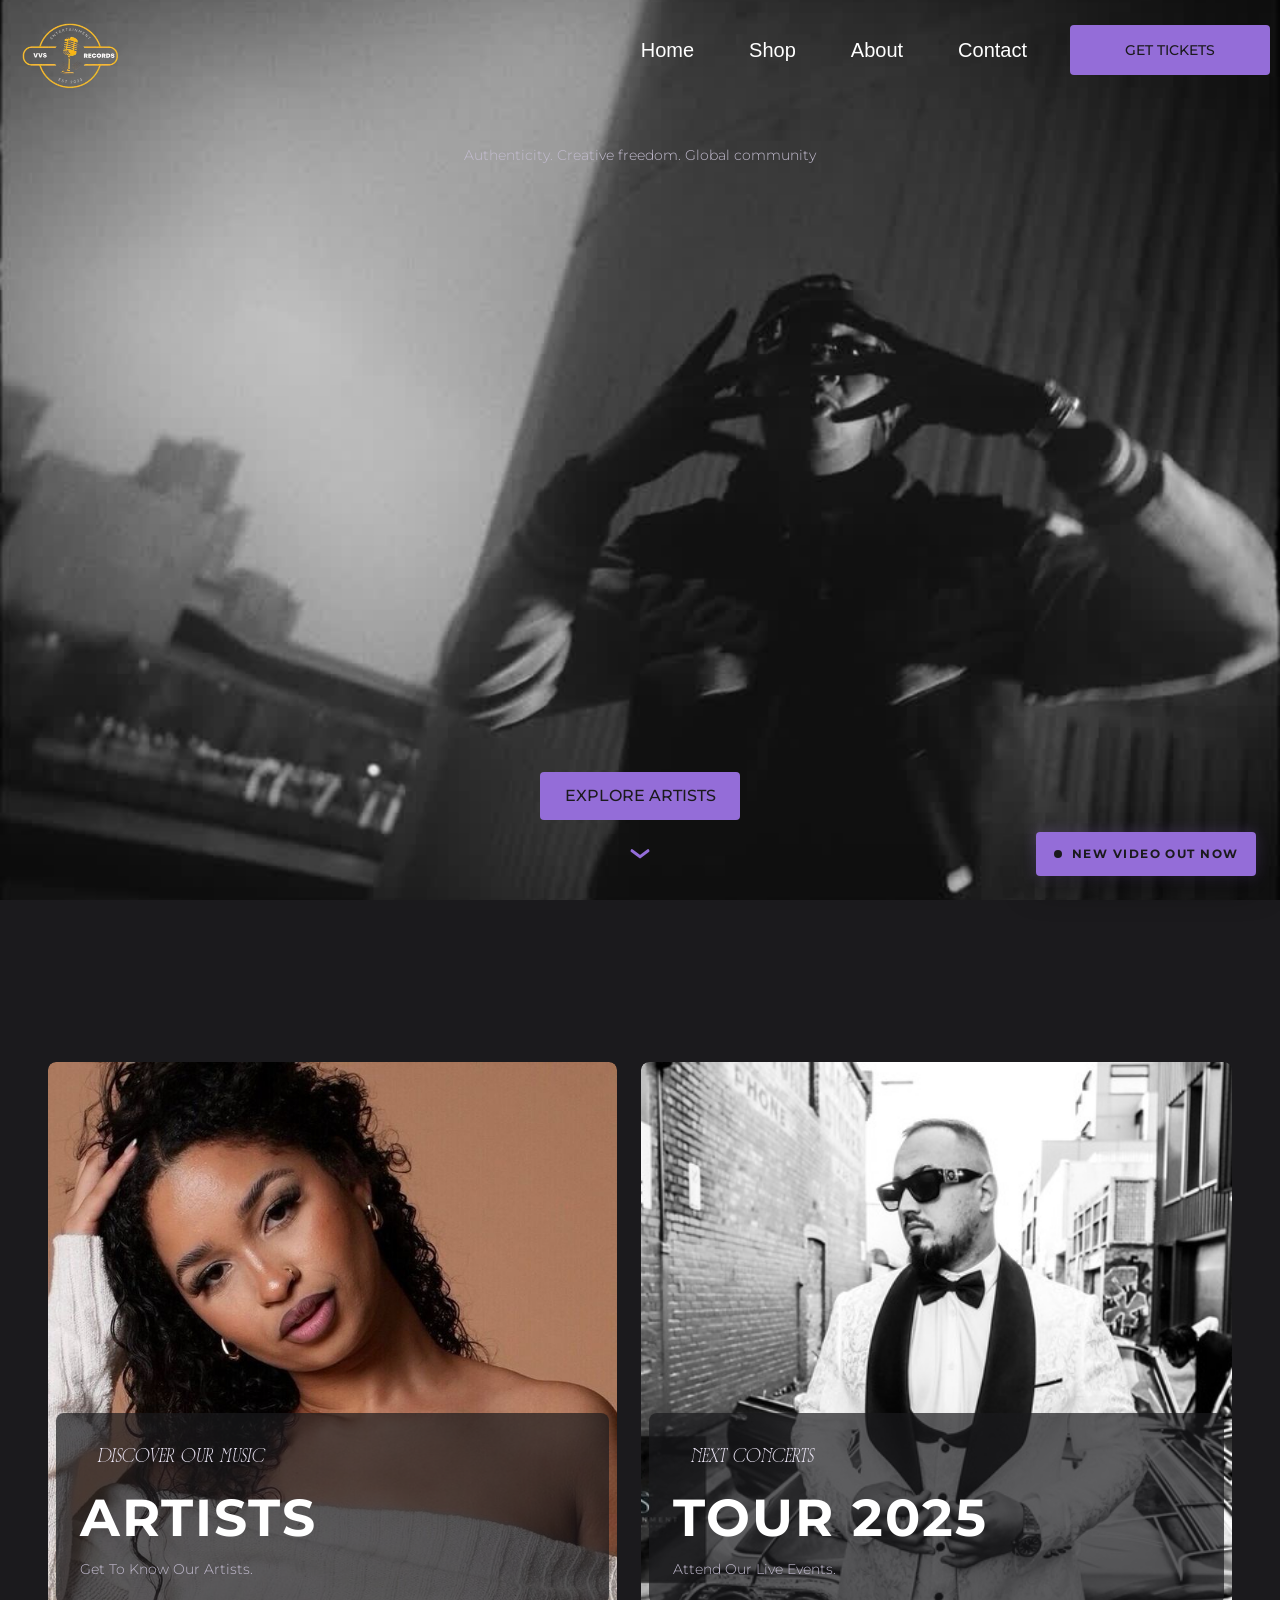
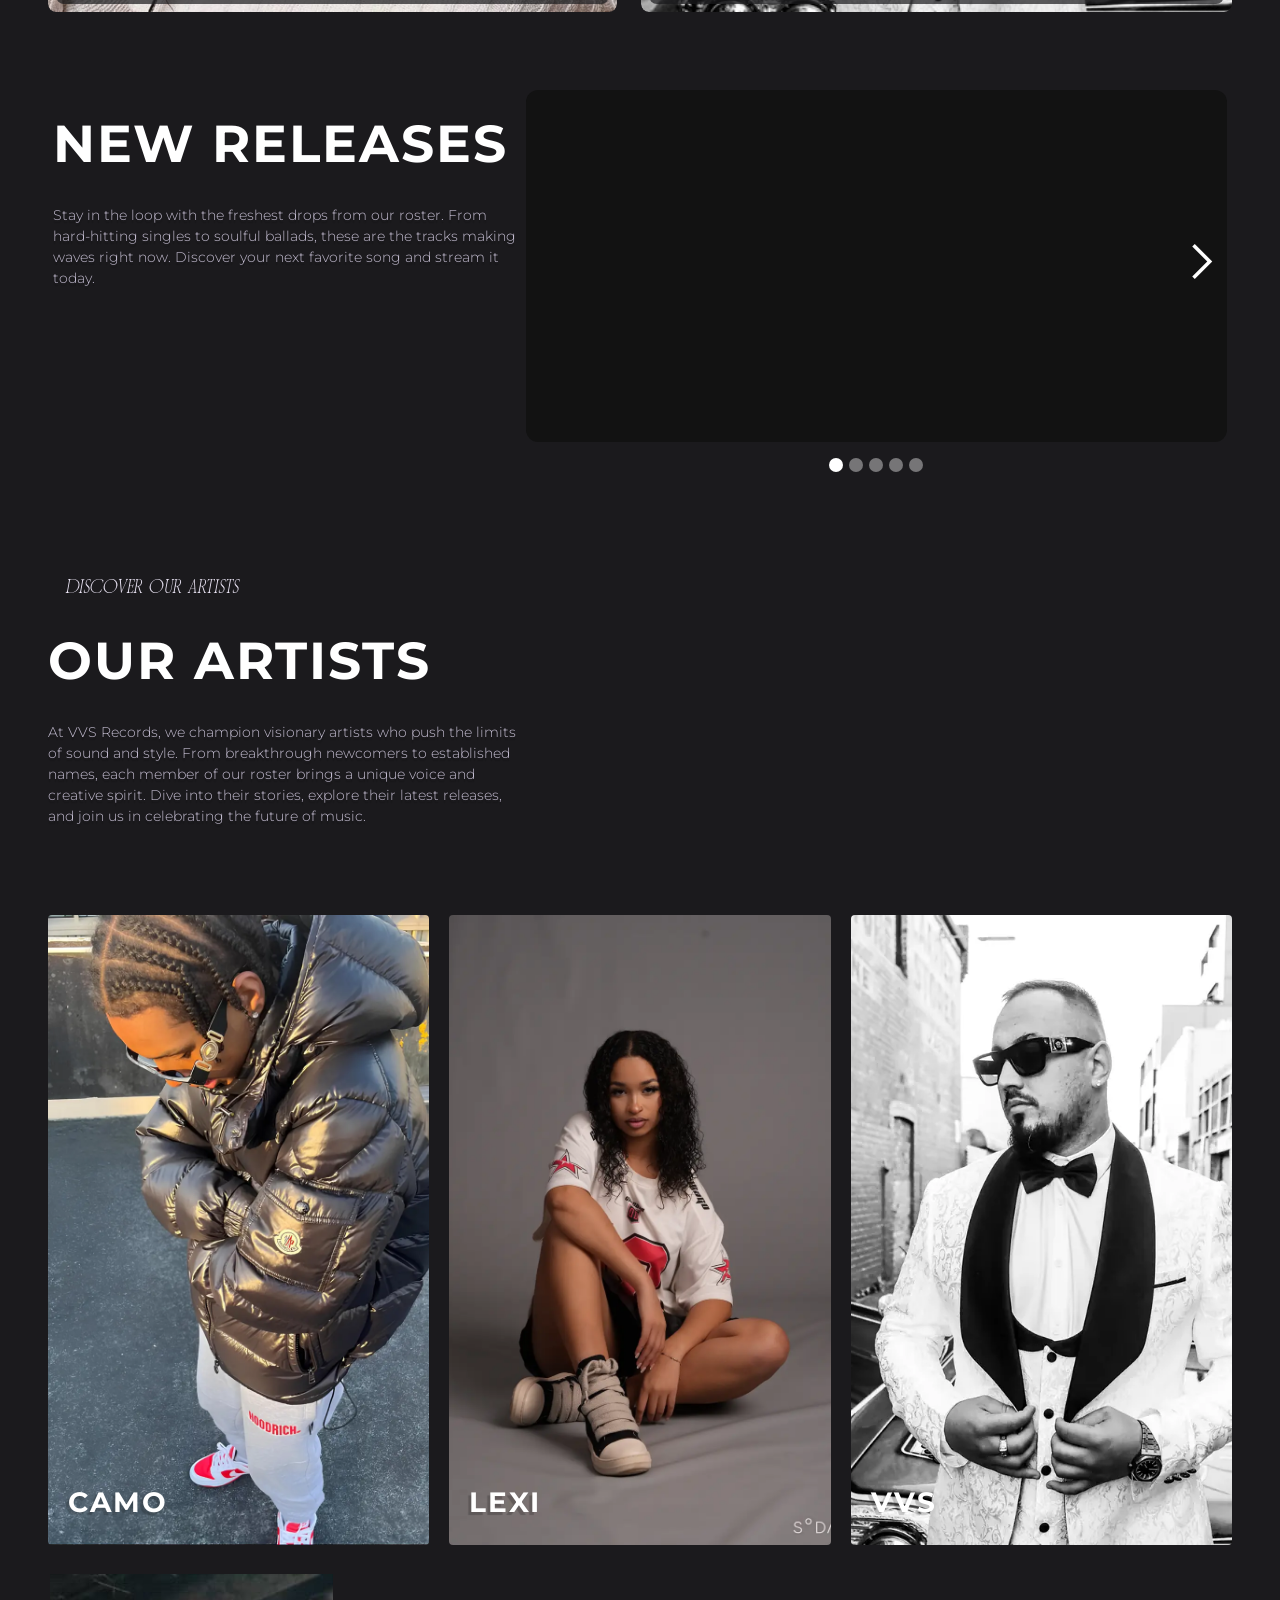
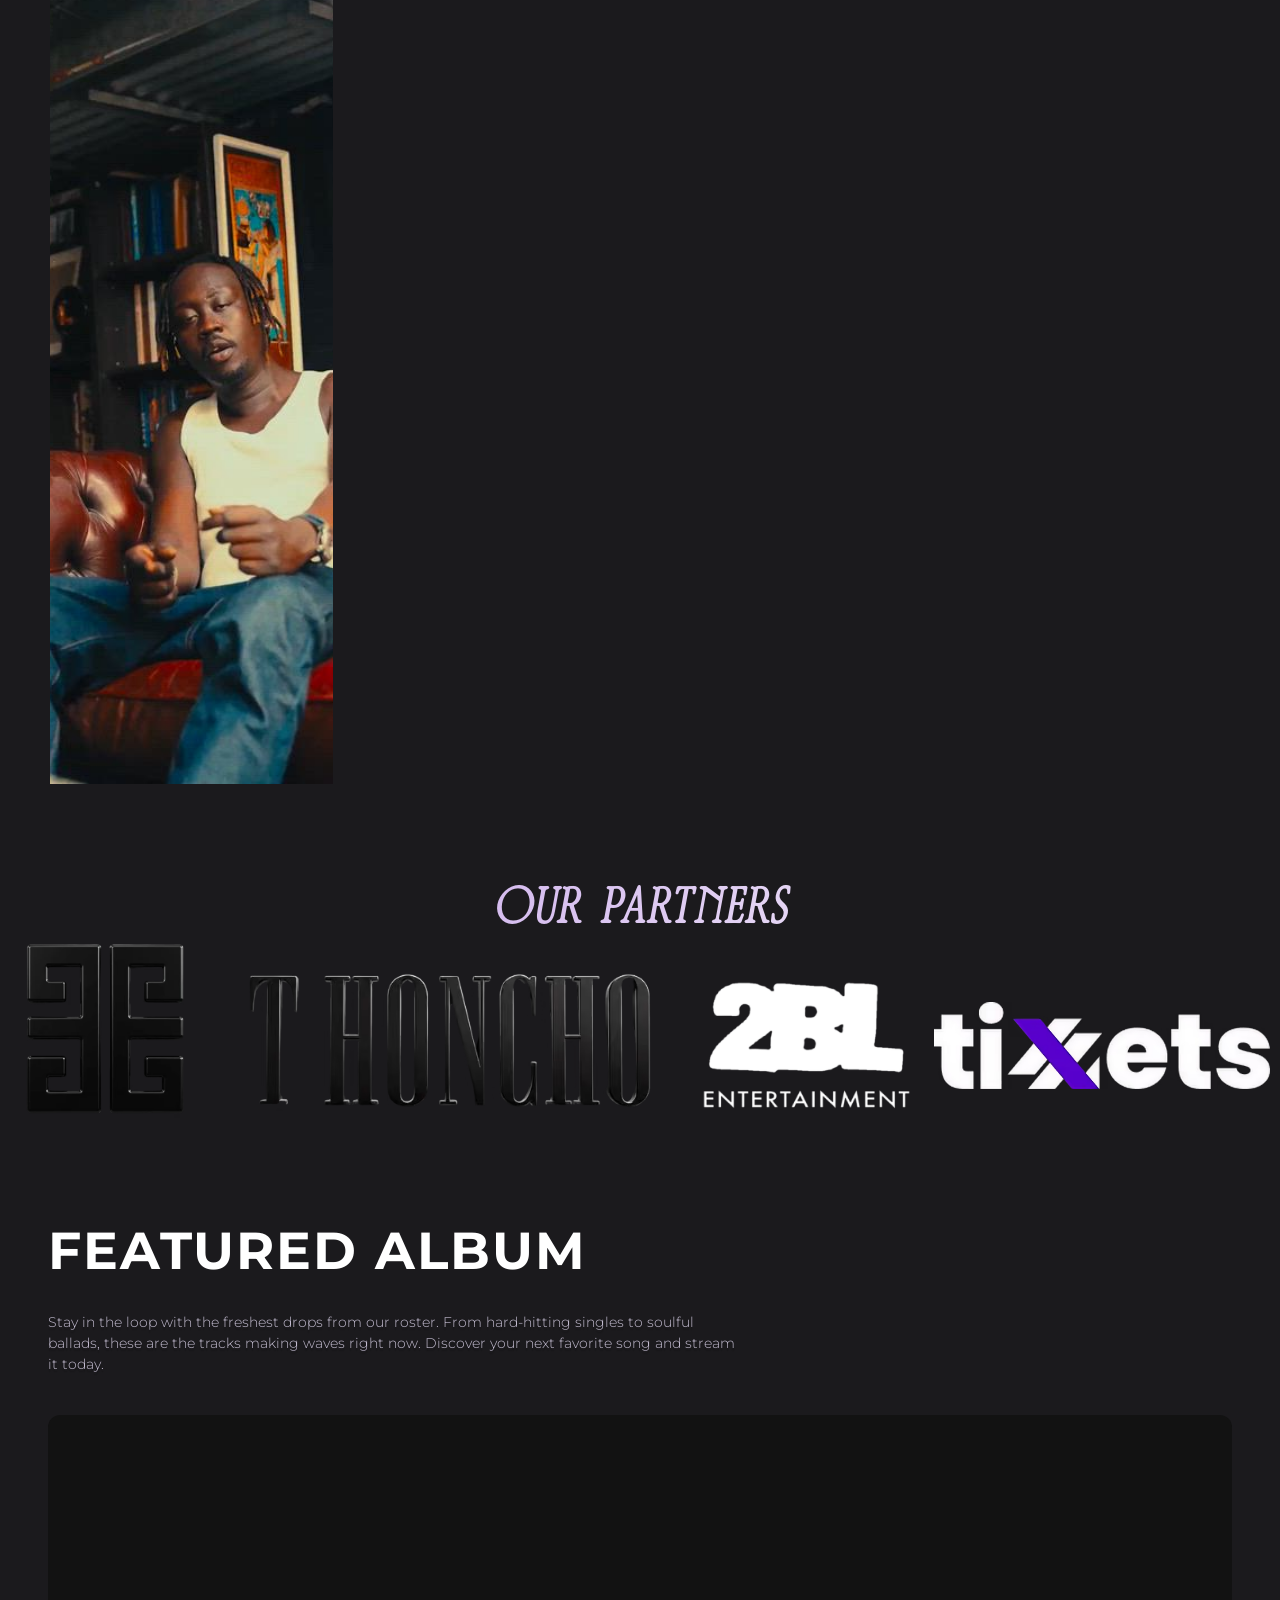
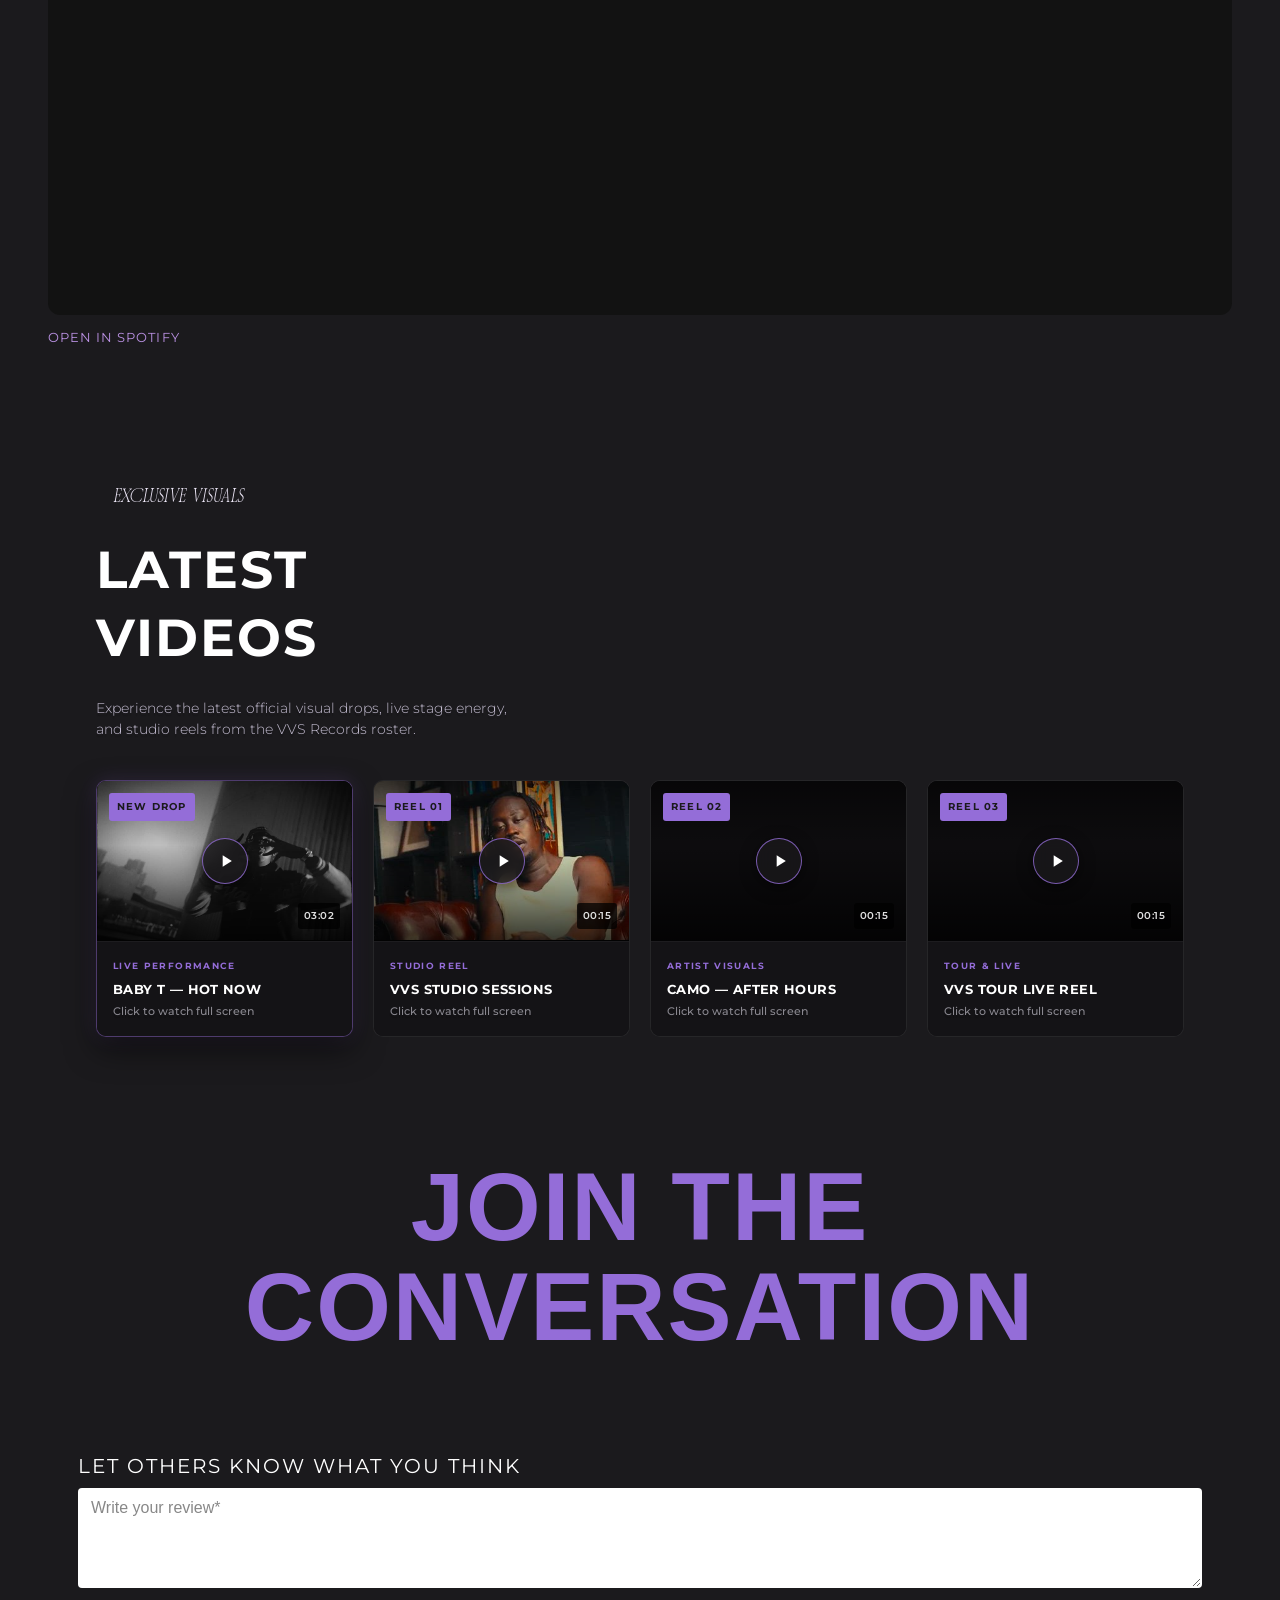
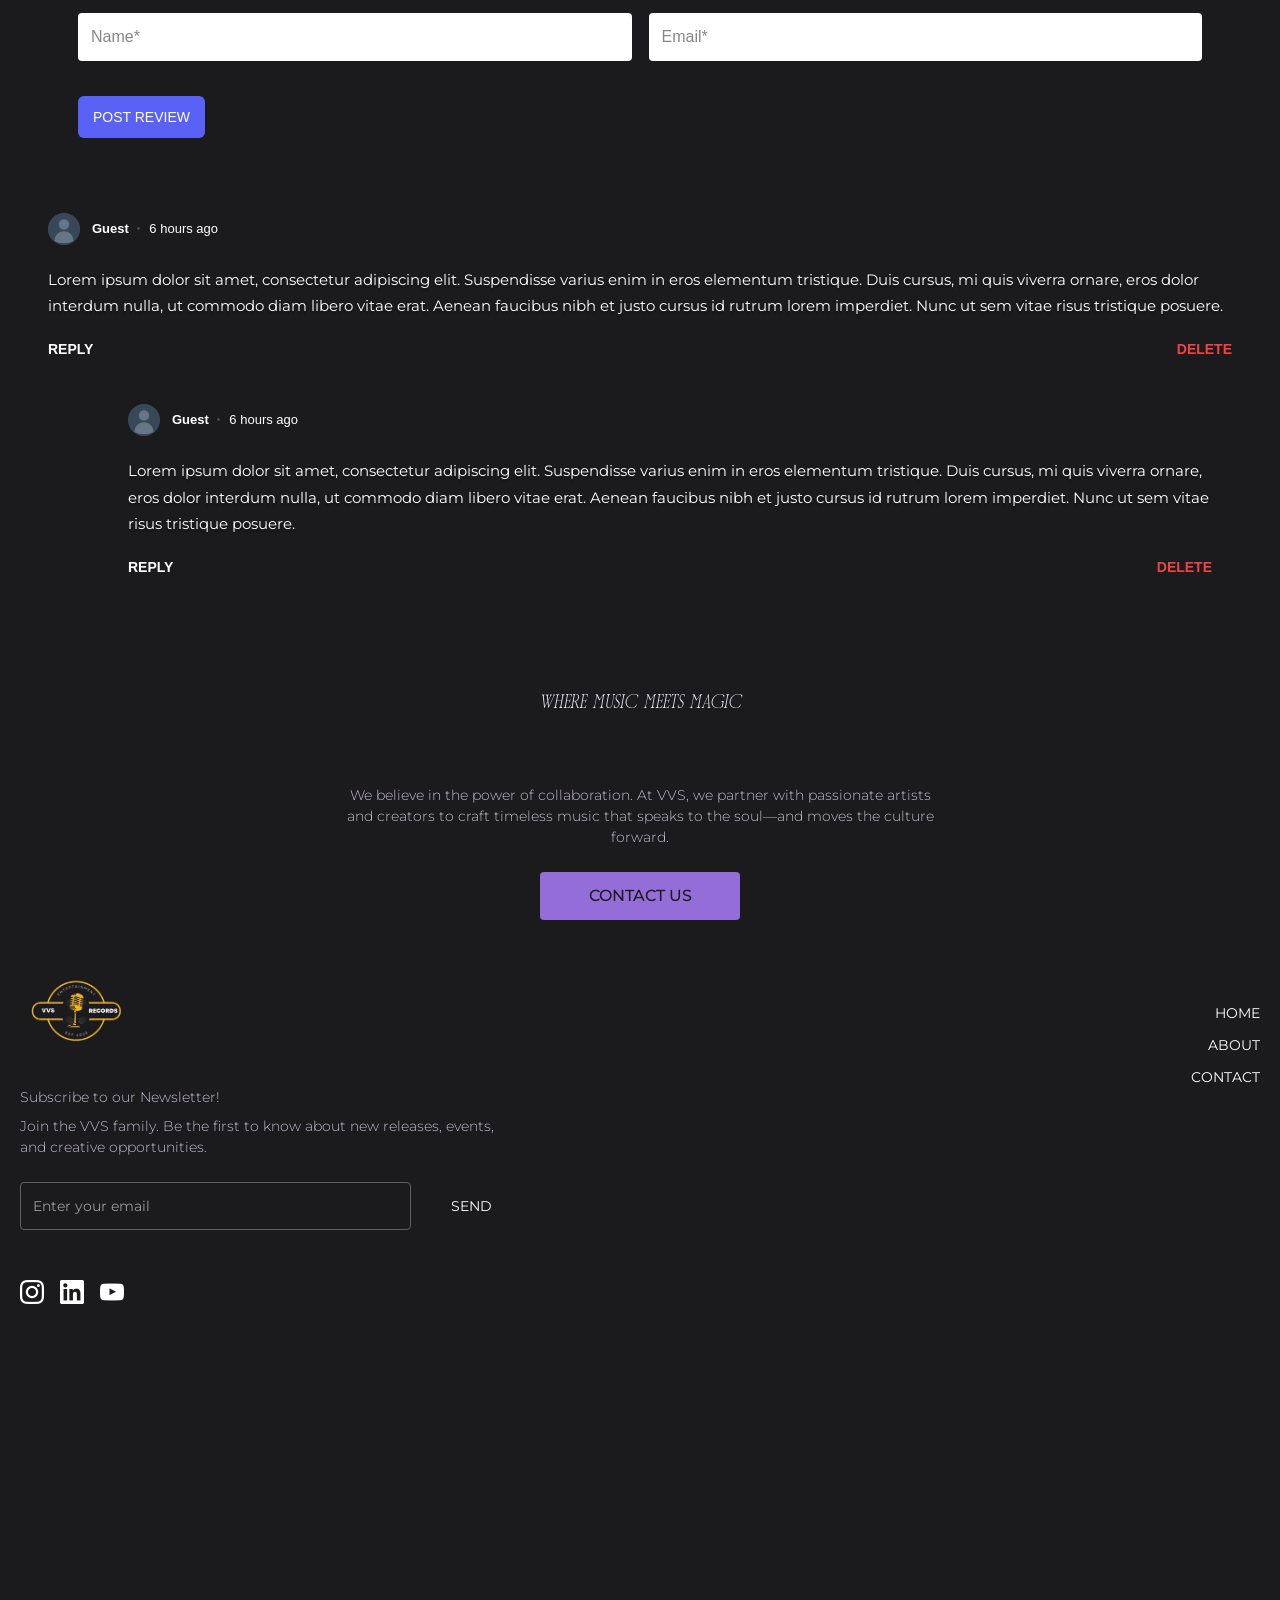
==== commit 02a24ade: "update" ====
--- a/index.html
+++ b/index.html
@@ -1,4 +1,4 @@
-<!DOCTYPE html><!-- Handled by Exflow.site --><html data-wf-page="6813578728cd06c285b9a274" data-wf-site="6813578628cd06c285b9a201" lang="en"><head><meta charset="utf-8"/><link href="https://cdn.prod.website-files.com" rel="preconnect" /><title>VVS Enterprises</title><meta content="Discover and explore top music artists, their latest tracks, videos, and social links all in one place. Powered by VVS Enterprises." name="description"/><meta content="VVS Enterprises" property="og:title"/><meta content="Discover and explore top music artists, their latest tracks, videos, and social links all in one place. Powered by VVS Enterprises." property="og:description"/><meta content="VVS Enterprises" name="twitter:title"/><meta content="Discover and explore top music artists, their latest tracks, videos, and social links all in one place. Powered by VVS Enterprises." name="twitter:description"/><meta property="og:type" content="website"/><meta content="summary_large_image" name="twitter:card"/><meta content="width=device-width, initial-scale=1" name="viewport"/><meta content="Webflow" name="generator"/><link href="css/vvs-enterprises.webflow.shared.4eed130ae.css" rel="stylesheet" type="text/css"  /><style>.block-product[data-bg]{background-image:none;background-color:#1b1a1d;background-size:cover;background-position:center}video.js-lazy-video{background-color:#1b1a1d}iframe[data-embed]{width:100%;min-height:352px;background:#121212;border:0;border-radius:12px}.spotify-embed{position:relative;width:100%}.spotify-embed iframe{display:block;width:100%;min-height:352px;border:0;border-radius:12px;background:#121212}.spotify-fallback{display:inline-flex;margin-top:12px;color:#bb92e4;font-family:Montserrat,sans-serif;font-size:13px;letter-spacing:.08em;text-transform:uppercase;text-decoration:none}.spotify-fallback:hover{color:#fff}.slider.w-slider{height:auto;min-height:420px;background:transparent}.slider .w-slider-mask{height:352px;overflow:hidden}.slider .w-slider-nav{position:relative;inset:auto;height:auto;padding:16px 0 0;z-index:1}.slider .w-slider-arrow-left,.slider .w-slider-arrow-right{inset:auto;top:150px;width:44px;height:44px;z-index:3}.slider .w-slider-arrow-left{left:4px;right:auto}.slider .w-slider-arrow-right{right:4px;left:auto}.new-video-float{position:fixed;right:24px;bottom:24px;z-index:2000;display:flex;align-items:center;gap:10px;background:#946dd8;color:#1b1a1d;text-decoration:none;border-radius:4px;padding:12px 18px;font-family:Montserrat,sans-serif;font-size:12px;font-weight:700;letter-spacing:.12em;text-transform:uppercase;box-shadow:0 10px 40px #00000080;transition:background-color .3s cubic-bezier(.215,.61,.355,1),color .3s cubic-bezier(.215,.61,.355,1),transform .3s}.new-video-float:hover{background:#fff;color:#1b1a1d;transform:translateY(-2px)}.new-video-float-dot{width:8px;height:8px;border-radius:50%;background:#1b1a1d;box-shadow:0 0 0 0 #1b1a1d99;animation:new-video-pulse 1.6s ease-out infinite}@keyframes new-video-pulse{0%{box-shadow:0 0 0 0 #1b1a1d66}70%{box-shadow:0 0 0 10px #1b1a1d00}100%{box-shadow:0 0 0 0 #1b1a1d00}}.latest-video-frame{position:relative;width:100%;padding-top:56.25%;border-radius:12px;overflow:hidden;background:#121212;margin-top:24px}.latest-video-frame iframe{position:absolute;inset:0;width:100%;height:100%;border:0}.page-video-section{padding:72px 48px}.page-video-section .button-primary.inverted{margin-top:24px;width:auto}#latest-video{scroll-margin-top:88px}.new-video-float{transition:background-color .3s cubic-bezier(.215,.61,.355,1),color .3s cubic-bezier(.215,.61,.355,1),transform .3s,opacity .3s}.new-video-float.is-hidden{opacity:0;pointer-events:none;transform:translateY(12px)}@media (prefers-reduced-motion:no-preference){html{scroll-behavior:smooth}}@media screen and (max-width:767px){.new-video-float{right:16px;bottom:16px;padding:10px 14px;font-size:11px;letter-spacing:.08em}.page-video-section{padding:48px 20px}}@media (min-width:992px) {html.w-mod-js:not(.w-mod-ix) [data-w-id="0b769b0d-0298-23a3-3000-9102dbe75598"] {width:100%;height:0px;}html.w-mod-js:not(.w-mod-ix) [data-w-id="c04f792a-6f06-3bf4-e684-cd26d29c5497"] {width:100%;height:0px;}html.w-mod-js:not(.w-mod-ix) [data-w-id="0d06d823-144d-419e-7f09-ec1f3871921a"] {width:100%;height:0px;}html.w-mod-js:not(.w-mod-ix) [data-w-id="8805908a-2048-f45b-5406-957e91d7fc41"] {width:100%;height:0px;}html.w-mod-js:not(.w-mod-ix) [data-w-id="8805908a-2048-f45b-5406-957e91d7fc44"] {width:100%;height:0px;}}</style><link href="https://fonts.googleapis.com" rel="preconnect"/><link href="https://fonts.gstatic.com" rel="preconnect" crossorigin/><link href="https://fonts.googleapis.com/css2?family=Montserrat:ital,wght@0,300;0,400;0,500;0,600;0,700;1,400&display=swap" rel="stylesheet"/><link rel="preload" as="image" href="images/0804-20-281-29-281-29-poster-00001.jpg"/><link rel="preload" as="image" href="images/logo-vvs-opt.webp" type="image/webp"/><script type="text/javascript">!function(o,c){var n=c.documentElement,t=" w-mod-";n.className+=t+"js",("ontouchstart"in o||o.DocumentTouch&&c instanceof DocumentTouch)&&(n.className+=t+"touch")}(window,document);</script><link href="images/favicon.png" rel="shortcut icon" type="image/x-icon"/><link href="images/app-icon.png" rel="apple-touch-icon"/><script type="text/javascript">window.__WEBFLOW_CURRENCY_SETTINGS = {"currencyCode":"USD","symbol":"$","decimal":".","fractionDigits":2,"group":",","template":"{{wf {\"path\":\"symbol\",\"type\":\"PlainText\"} }} {{wf {\"path\":\"amount\",\"type\":\"CommercePrice\"} }} {{wf {\"path\":\"currencyCode\",\"type\":\"PlainText\"} }}","hideDecimalForWholeNumbers":false};</script></head><body class="body"><a href="#latest-video" class="new-video-float" aria-label="New video out now"><span class="new-video-float-dot"></span><span>New video out now</span></a><div data-animation="default" data-collapse="medium" data-duration="400" data-easing="ease" data-easing2="ease" role="banner" class="navbar-3 w-nav"><a href="/" aria-current="page" class="w-nav-brand w--current"><img width="120" height="112" alt="VVS Enterprises" src="images/logo-vvs-opt.webp" loading="eager" fetchpriority="high" decoding="async"/></a><nav role="navigation" class="nav-menu-3 w-nav-menu"><a data-w-id="9602bd85-179f-0a59-e83d-1263bef23c50" href="/" aria-current="page" class="link-block-6 w-inline-block w--current"><div class="text-block-11">Home<br/></div><div class="underline"></div></a><a data-w-id="c1b45681-e389-7df9-7e55-9ab17b62051b" href="https://pf1h8h-1e.myshopify.com" target="_blank" class="link-block-6 w-inline-block"><div class="text-block-11">Shop</div><div class="underline"></div></a><a data-w-id="9602bd85-179f-0a59-e83d-1263bef23c55" href="/about" class="link-block-6 w-inline-block"><div class="text-block-11">About<br/></div><div class="underline"></div></a><a data-w-id="9602bd85-179f-0a59-e83d-1263bef23c5a" href="/contact" class="link-block-6 w-inline-block"><div class="text-block-11">Contact<br/></div><div class="underline"></div></a><a data-w-id="bb174422-6cc3-1784-20ec-049957ddc023" href="https://tixxets.com/organization-profile/1667bbfb-725e-4b01-aa15-7da4264ebd02" target="_blank" class="button-cta navigation getbutton w-inline-block"><div data-w-id="bb174422-6cc3-1784-20ec-049957ddc024" class="text-button-color">GET TICKETS</div><div class="effect-circle"></div></a></nav><div id="menu-trigger" class="menu-button-3 w-nav-button"><div class="icon-2 w-icon-nav-menu"></div></div></div><section class="section-4"><div class="w-layout-blockcontainer container-6 w-container"><div data-poster-url="images/0804-20-281-29-281-29-poster-00001.jpg" data-video-urls="images/0804-20-281-29-281-29-transcode.mp4,images/0804-20-281-29-281-29-transcode.webm" data-autoplay="true" data-loop="true" data-wf-ignore="true" class="background-video-3 w-background-video w-background-video-atom"><video id="bff849a7-6bcd-5b7c-d946-86e215fb96eb-video" class="js-hero-video" loop="" muted="" playsinline="" preload="none" poster="images/0804-20-281-29-281-29-poster-00001.jpg" style="background-image:url(&quot;images/0804-20-281-29-281-29-poster-00001.jpg&quot;)" data-wf-ignore="true" data-object-fit="cover"><source src="images/0804-20-281-29-281-29-transcode.mp4" type="video/mp4" data-wf-ignore="true"/></video></div><div data-w-id="8bbe1696-67af-5bdb-7fdb-99c131ce6b81" class="contentwrapper-hero"><div class="fix-hightbox"><div data-w-id="c04f792a-6f06-3bf4-e684-cd26d29c5497" class="wrapper-title bottom-title"><h1 class="heading1_hero"><span class="text-span">Empowering Vision</span></h1><div class="content-wrapper-paragraph"><div class="paragraph maxwidth-500px">Authenticity. Creative freedom. Global community</div></div></div></div><div class="div-block-17"><a href="#Music" class="button-primary inverted w-button">Explore Artists</a><div class="scroll-down-arrows" data-w-id="8f4cf659-35e6-b0a7-c20c-3e270f8b1f33" data-animation-type="lottie" data-src="js/4d005b5711aa42ffad72513329aa83a0.json" data-loop="1" data-direction="1" data-autoplay="1" data-is-ix2-target="0" data-renderer="svg" data-default-duration="2" data-duration="0" data-loading="eager"></div></div></div></div></section><section class="artists-profile hero-home"><div class="w-layout-blockcontainer container hero-home w-container"><div class="blog-cardshero"><a href="#" class="card-link-hero fadein w-inline-block"><div class="content-card-hero"><div class="label-intro">discover our music</div><h2 class="title-maincta">artists</h2><div class="paragraph">Get To Know Our Artists.</div></div><img src="images/img_8188-20-1-20-1-.jpeg" loading="lazy" sizes="(max-width: 767px) 100vw, (max-width: 991px) 728px, 940px" srcset="images/img_8188-20-1-20-1-p-500.jpeg 500w, images/img_8188-20-1-20-1-p-800.jpeg 800w, images/img_8188-20-1-20-1-p-1080.jpeg 1080w, images/img_8188-20-1-20-1-.jpeg 1280w" alt="a picture of music artist lexi" class="layer-image" decoding="async"/></a><a href="#Tours" class="card-link-hero right-card fadein w-inline-block"><div class="content-card-hero"><div class="label-intro">next concerts</div><h2 class="title-maincta">TOUR 2025</h2><div class="paragraph">Attend Our Live Events.</div></div><img src="images/whatsapp-20image-202025-05-25-20at-2017.49.05_3a57664d-202-20-2-.jpg" loading="lazy" sizes="(max-width: 600px) 100vw, 600px" srcset="images/whatsapp-20image-202025-05-25-20at-2017.49.05_3a57664d-202-20-2-p-500.jpg 500w, images/whatsapp-20image-202025-05-25-20at-2017.49.05_3a57664d-202-20-2-.jpg 600w" alt="Picture of music artist
+<!DOCTYPE html><!-- Handled by Exflow.site --><html data-wf-page="6813578728cd06c285b9a274" data-wf-site="6813578628cd06c285b9a201" lang="en"><head><meta charset="utf-8"/><link href="https://cdn.prod.website-files.com" rel="preconnect" /><title>VVS Enterprises</title><meta content="Discover and explore top music artists, their latest tracks, videos, and social links all in one place. Powered by VVS Enterprises." name="description"/><meta content="VVS Enterprises" property="og:title"/><meta content="Discover and explore top music artists, their latest tracks, videos, and social links all in one place. Powered by VVS Enterprises." property="og:description"/><meta content="VVS Enterprises" name="twitter:title"/><meta content="Discover and explore top music artists, their latest tracks, videos, and social links all in one place. Powered by VVS Enterprises." name="twitter:description"/><meta property="og:type" content="website"/><meta content="summary_large_image" name="twitter:card"/><meta content="width=device-width, initial-scale=1" name="viewport"/><meta content="Webflow" name="generator"/><link href="css/vvs-enterprises.webflow.shared.4eed130ae.css" rel="stylesheet" type="text/css"  /><style>.block-product[data-bg]{background-image:none;background-color:#1b1a1d;background-size:cover;background-position:center}video.js-lazy-video{background-color:#1b1a1d}iframe[data-embed]{width:100%;min-height:352px;background:#121212;border:0;border-radius:12px}.spotify-embed{position:relative;width:100%}.spotify-embed iframe{display:block;width:100%;min-height:352px;border:0;border-radius:12px;background:#121212}.spotify-fallback{display:inline-flex;margin-top:12px;color:#bb92e4;font-family:Montserrat,sans-serif;font-size:13px;letter-spacing:.08em;text-transform:uppercase;text-decoration:none}.spotify-fallback:hover{color:#fff}.slider.w-slider{height:auto;min-height:420px;background:transparent}.slider .w-slider-mask{height:352px;overflow:hidden}.slider .w-slider-nav{position:relative;inset:auto;height:auto;padding:16px 0 0;z-index:1}.slider .w-slider-arrow-left,.slider .w-slider-arrow-right{inset:auto;top:150px;width:44px;height:44px;z-index:3}.slider .w-slider-arrow-left{left:4px;right:auto}.slider .w-slider-arrow-right{right:4px;left:auto}.new-video-float{position:fixed;right:24px;bottom:24px;z-index:2000;display:flex;align-items:center;gap:10px;background:#946dd8;color:#1b1a1d;text-decoration:none;border-radius:4px;padding:12px 18px;font-family:Montserrat,sans-serif;font-size:12px;font-weight:700;letter-spacing:.12em;text-transform:uppercase;box-shadow:0 10px 30px rgba(0,0,0,0.5),0 0 15px rgba(148,109,216,0.3);cursor:pointer;touch-action:manipulation;-webkit-tap-highlight-color:transparent;user-select:none;-webkit-user-select:none;transition:background-color .15s ease,color .15s ease,transform .15s ease,box-shadow .15s ease,opacity .25s ease;will-change:transform,opacity}.new-video-float:hover{background:#ffffff;color:#1b1a1d;transform:translateY(-2px);box-shadow:0 14px 40px rgba(0,0,0,0.6),0 0 25px rgba(148,109,216,0.5)}.new-video-float:active{transform:scale(0.94) translateY(0);background:#b08deb;box-shadow:0 4px 12px rgba(0,0,0,0.4)}.new-video-float.is-hidden{opacity:0;pointer-events:none;transform:translateY(14px)}.new-video-float-dot{width:8px;height:8px;border-radius:50%;background:#1b1a1d;box-shadow:0 0 0 0 rgba(27,26,29,0.6);animation:new-video-pulse 1.6s ease-out infinite;pointer-events:none}@keyframes new-video-pulse{0%{box-shadow:0 0 0 0 rgba(27,26,29,0.5)}70%{box-shadow:0 0 0 8px rgba(27,26,29,0)}100%{box-shadow:0 0 0 0 rgba(27,26,29,0)}}.page-video-section{padding:72px 48px;width:100%}#latest-video{scroll-margin-top:80px;width:100%}.vvs-video-grid{display:grid;grid-template-columns:repeat(4,1fr);gap:20px;margin-top:36px;width:100%}.vvs-video-card{position:relative;background:#141316;border-radius:10px;border:1px solid rgba(255,255,255,0.08);overflow:hidden;display:flex;flex-direction:column;cursor:pointer;touch-action:manipulation;-webkit-tap-highlight-color:transparent;user-select:none;-webkit-user-select:none;transition:transform .25s cubic-bezier(.215,.61,.355,1),border-color .25s ease,box-shadow .25s ease}.vvs-video-card:hover{transform:translateY(-6px);border-color:rgba(148,109,216,0.7);box-shadow:0 20px 40px rgba(0,0,0,0.7),0 0 25px rgba(148,109,216,0.25)}.vvs-video-card:active{transform:scale(0.97)}.vvs-video-card.is-featured{border-color:rgba(148,109,216,0.45);box-shadow:0 12px 30px rgba(0,0,0,0.55),0 0 20px rgba(148,109,216,0.2)}.vvs-video-preview-wrap{position:relative;width:100%;aspect-ratio:16/10;background:#0a090b;overflow:hidden}.vvs-video-preview-wrap video{position:absolute;inset:0;width:100%;height:100%;object-fit:cover;background:#0d0c0e;transition:transform .4s ease}.vvs-video-card:hover .vvs-video-preview-wrap video{transform:scale(1.06)}.vvs-video-overlay{position:absolute;inset:0;display:flex;flex-direction:column;justify-content:space-between;padding:12px;background:linear-gradient(180deg,rgba(0,0,0,0.45) 0%,rgba(0,0,0,0) 40%,rgba(0,0,0,0.75) 100%);pointer-events:none}.vvs-card-badge{align-self:flex-start;background:#946dd8;color:#1b1a1d;font-family:Montserrat,sans-serif;font-size:10px;font-weight:700;letter-spacing:.12em;text-transform:uppercase;padding:4px 8px;border-radius:3px}.vvs-play-btn{position:absolute;top:50%;left:50%;transform:translate(-50%,-50%);width:46px;height:46px;border-radius:50%;background:rgba(27,26,29,0.75);border:1.5px solid rgba(148,109,216,0.8);color:#fff;display:flex;align-items:center;justify-content:center;backdrop-filter:blur(8px);-webkit-backdrop-filter:blur(8px);transition:transform .2s ease,background-color .2s ease,box-shadow .2s ease;box-shadow:0 4px 15px rgba(0,0,0,0.5);pointer-events:none}.vvs-play-btn svg{margin-left:2px}.vvs-video-card:hover .vvs-play-btn{transform:translate(-50%,-50%) scale(1.15);background:#946dd8;color:#1b1a1d;border-color:#946dd8;box-shadow:0 0 25px rgba(148,109,216,0.9)}.vvs-duration-badge{align-self:flex-end;background:rgba(0,0,0,0.75);color:#e0e0e0;font-family:Montserrat,sans-serif;font-size:10px;font-weight:600;padding:3px 6px;border-radius:3px;letter-spacing:.05em}.vvs-video-info{padding:14px 16px 16px;display:flex;flex-direction:column;gap:5px;background:#141316;border-top:1px solid rgba(255,255,255,0.04);flex-grow:1}.vvs-video-tag{font-family:Montserrat,sans-serif;font-size:9px;font-weight:700;color:#946dd8;letter-spacing:.15em;text-transform:uppercase}.vvs-video-card-title{font-family:Montserrat,sans-serif;font-size:13px;font-weight:700;color:#fff;line-height:1.35;margin:0;text-transform:uppercase;letter-spacing:.03em}.vvs-video-card-sub{font-family:Montserrat,sans-serif;font-size:11px;color:#8a8890;margin:0}.vvs-modal{position:fixed;inset:0;z-index:3000;display:flex;align-items:center;justify-content:center;padding:20px;opacity:0;pointer-events:none;transition:opacity .25s ease}.vvs-modal.is-open{opacity:1;pointer-events:auto}.vvs-modal-backdrop{position:absolute;inset:0;background:rgba(8,7,10,0.92);backdrop-filter:blur(16px);-webkit-backdrop-filter:blur(16px);cursor:pointer}.vvs-modal-container{position:relative;z-index:1;width:100%;max-width:960px;max-height:90vh;background:#131215;border:1px solid rgba(148,109,216,0.3);border-radius:12px;box-shadow:0 30px 80px rgba(0,0,0,0.85),0 0 40px rgba(148,109,216,0.2);overflow:hidden;display:flex;flex-direction:column;transform:scale(0.95);transition:transform .25s cubic-bezier(.215,.61,.355,1)}.vvs-modal.is-open .vvs-modal-container{transform:scale(1)}.vvs-modal-header{display:flex;align-items:center;justify-content:space-between;padding:14px 20px;background:#161519;border-bottom:1px solid rgba(255,255,255,0.06)}.vvs-modal-title-group{display:flex;align-items:center;gap:10px}.vvs-modal-badge{background:#946dd8;color:#1b1a1d;font-family:Montserrat,sans-serif;font-size:10px;font-weight:700;letter-spacing:.1em;text-transform:uppercase;padding:3px 7px;border-radius:3px}.vvs-modal-title{font-family:Montserrat,sans-serif;font-size:14px;font-weight:700;color:#fff;margin:0;letter-spacing:.05em;text-transform:uppercase}.vvs-modal-close{background:rgba(255,255,255,0.06);border:1px solid rgba(255,255,255,0.1);color:#fff;width:34px;height:34px;border-radius:50%;display:flex;align-items:center;justify-content:center;cursor:pointer;transition:background-color .2s,color .2s,transform .2s}.vvs-modal-close:hover{background:#946dd8;color:#1b1a1d;transform:rotate(90deg)}.vvs-modal-body{position:relative;width:100%;background:#000;flex:1;min-height:0;display:flex;align-items:center;justify-content:center}.vvs-modal-player-wrap{position:relative;width:100%;padding-top:56.25%;background:#000}.vvs-modal-player-wrap video{position:absolute;inset:0;width:100%;height:100%;border:0;object-fit:contain;background:#000}.vvs-modal-footer{display:flex;align-items:center;justify-content:space-between;padding:12px 20px;background:#161519;border-top:1px solid rgba(255,255,255,0.06);gap:16px}.vvs-modal-desc{font-family:Montserrat,sans-serif;font-size:12px;color:#9c99a4;margin:0}.vvs-modal-action-btn{display:inline-flex;align-items:center;gap:6px;background:transparent;color:#bb92e4;border:1px solid rgba(148,109,216,0.3);padding:6px 14px;border-radius:4px;font-family:Montserrat,sans-serif;font-size:11px;font-weight:700;text-transform:uppercase;letter-spacing:.08em;text-decoration:none;transition:background-color .2s,color .2s}.vvs-modal-action-btn:hover{background:#946dd8;color:#1b1a1d;border-color:#946dd8}@media screen and (max-width:1024px){.vvs-video-grid{grid-template-columns:repeat(2,1fr);gap:16px}.page-video-section{padding:56px 28px}}@media screen and (max-width:640px){.vvs-video-grid{grid-template-columns:1fr;gap:16px}.page-video-section{padding:40px 16px}.vvs-modal{padding:10px}.vvs-modal-footer{flex-direction:column;align-items:flex-start;gap:10px}}@media (min-width:992px) {html.w-mod-js:not(.w-mod-ix) [data-w-id="0b769b0d-0298-23a3-3000-9102dbe75598"] {width:100%;height:0px;}html.w-mod-js:not(.w-mod-ix) [data-w-id="c04f792a-6f06-3bf4-e684-cd26d29c5497"] {width:100%;height:0px;}html.w-mod-js:not(.w-mod-ix) [data-w-id="0d06d823-144d-419e-7f09-ec1f3871921a"] {width:100%;height:0px;}html.w-mod-js:not(.w-mod-ix) [data-w-id="8805908a-2048-f45b-5406-957e91d7fc41"] {width:100%;height:0px;}html.w-mod-js:not(.w-mod-ix) [data-w-id="8805908a-2048-f45b-5406-957e91d7fc44"] {width:100%;height:0px;}}</style><link href="https://fonts.googleapis.com" rel="preconnect"/><link href="https://fonts.gstatic.com" rel="preconnect" crossorigin/><link href="https://fonts.googleapis.com/css2?family=Montserrat:ital,wght@0,300;0,400;0,500;0,600;0,700;1,400&display=swap" rel="stylesheet"/><link rel="preload" as="image" href="images/0804-20-281-29-281-29-poster-00001.jpg"/><link rel="preload" as="image" href="images/logo-vvs-opt.webp" type="image/webp"/><script type="text/javascript">!function(o,c){var n=c.documentElement,t=" w-mod-";n.className+=t+"js",("ontouchstart"in o||o.DocumentTouch&&c instanceof DocumentTouch)&&(n.className+=t+"touch")}(window,document);</script><link href="images/favicon.png" rel="shortcut icon" type="image/x-icon"/><link href="images/app-icon.png" rel="apple-touch-icon"/><script type="text/javascript">window.__WEBFLOW_CURRENCY_SETTINGS = {"currencyCode":"USD","symbol":"$","decimal":".","fractionDigits":2,"group":",","template":"{{wf {\"path\":\"symbol\",\"type\":\"PlainText\"} }} {{wf {\"path\":\"amount\",\"type\":\"CommercePrice\"} }} {{wf {\"path\":\"currencyCode\",\"type\":\"PlainText\"} }}","hideDecimalForWholeNumbers":false};</script></head><body class="body"><a href="#latest-video" class="new-video-float" aria-label="New video out now"><span class="new-video-float-dot"></span><span>New video out now</span></a><div data-animation="default" data-collapse="medium" data-duration="400" data-easing="ease" data-easing2="ease" role="banner" class="navbar-3 w-nav"><a href="/" aria-current="page" class="w-nav-brand w--current"><img width="120" height="112" alt="VVS Enterprises" src="images/logo-vvs-opt.webp" loading="eager" fetchpriority="high" decoding="async"/></a><nav role="navigation" class="nav-menu-3 w-nav-menu"><a data-w-id="9602bd85-179f-0a59-e83d-1263bef23c50" href="/" aria-current="page" class="link-block-6 w-inline-block w--current"><div class="text-block-11">Home<br/></div><div class="underline"></div></a><a data-w-id="c1b45681-e389-7df9-7e55-9ab17b62051b" href="https://pf1h8h-1e.myshopify.com" target="_blank" class="link-block-6 w-inline-block"><div class="text-block-11">Shop</div><div class="underline"></div></a><a data-w-id="9602bd85-179f-0a59-e83d-1263bef23c55" href="/about" class="link-block-6 w-inline-block"><div class="text-block-11">About<br/></div><div class="underline"></div></a><a data-w-id="9602bd85-179f-0a59-e83d-1263bef23c5a" href="/contact" class="link-block-6 w-inline-block"><div class="text-block-11">Contact<br/></div><div class="underline"></div></a><a data-w-id="bb174422-6cc3-1784-20ec-049957ddc023" href="https://tixxets.com/organization-profile/1667bbfb-725e-4b01-aa15-7da4264ebd02" target="_blank" class="button-cta navigation getbutton w-inline-block"><div data-w-id="bb174422-6cc3-1784-20ec-049957ddc024" class="text-button-color">GET TICKETS</div><div class="effect-circle"></div></a></nav><div id="menu-trigger" class="menu-button-3 w-nav-button"><div class="icon-2 w-icon-nav-menu"></div></div></div><section class="section-4"><div class="w-layout-blockcontainer container-6 w-container"><div data-poster-url="images/0804-20-281-29-281-29-poster-00001.jpg" data-video-urls="images/0804-20-281-29-281-29-transcode.mp4,images/0804-20-281-29-281-29-transcode.webm" data-autoplay="true" data-loop="true" data-wf-ignore="true" class="background-video-3 w-background-video w-background-video-atom"><video id="bff849a7-6bcd-5b7c-d946-86e215fb96eb-video" class="js-hero-video" loop="" muted="" playsinline="" preload="none" poster="images/0804-20-281-29-281-29-poster-00001.jpg" style="background-image:url(&quot;images/0804-20-281-29-281-29-poster-00001.jpg&quot;)" data-wf-ignore="true" data-object-fit="cover"><source src="images/0804-20-281-29-281-29-transcode.mp4" type="video/mp4" data-wf-ignore="true"/></video></div><div data-w-id="8bbe1696-67af-5bdb-7fdb-99c131ce6b81" class="contentwrapper-hero"><div class="fix-hightbox"><div data-w-id="c04f792a-6f06-3bf4-e684-cd26d29c5497" class="wrapper-title bottom-title"><h1 class="heading1_hero"><span class="text-span">Empowering Vision</span></h1><div class="content-wrapper-paragraph"><div class="paragraph maxwidth-500px">Authenticity. Creative freedom. Global community</div></div></div></div><div class="div-block-17"><a href="#Music" class="button-primary inverted w-button">Explore Artists</a><div class="scroll-down-arrows" data-w-id="8f4cf659-35e6-b0a7-c20c-3e270f8b1f33" data-animation-type="lottie" data-src="js/4d005b5711aa42ffad72513329aa83a0.json" data-loop="1" data-direction="1" data-autoplay="1" data-is-ix2-target="0" data-renderer="svg" data-default-duration="2" data-duration="0" data-loading="eager"></div></div></div></div></section><section class="artists-profile hero-home"><div class="w-layout-blockcontainer container hero-home w-container"><div class="blog-cardshero"><a href="#" class="card-link-hero fadein w-inline-block"><div class="content-card-hero"><div class="label-intro">discover our music</div><h2 class="title-maincta">artists</h2><div class="paragraph">Get To Know Our Artists.</div></div><img src="images/img_8188-20-1-20-1-.jpeg" loading="lazy" sizes="(max-width: 767px) 100vw, (max-width: 991px) 728px, 940px" srcset="images/img_8188-20-1-20-1-p-500.jpeg 500w, images/img_8188-20-1-20-1-p-800.jpeg 800w, images/img_8188-20-1-20-1-p-1080.jpeg 1080w, images/img_8188-20-1-20-1-.jpeg 1280w" alt="a picture of music artist lexi" class="layer-image" decoding="async"/></a><a href="#Tours" class="card-link-hero right-card fadein w-inline-block"><div class="content-card-hero"><div class="label-intro">next concerts</div><h2 class="title-maincta">TOUR 2025</h2><div class="paragraph">Attend Our Live Events.</div></div><img src="images/whatsapp-20image-202025-05-25-20at-2017.49.05_3a57664d-202-20-2-.jpg" loading="lazy" sizes="(max-width: 600px) 100vw, 600px" srcset="images/whatsapp-20image-202025-05-25-20at-2017.49.05_3a57664d-202-20-2-p-500.jpg 500w, images/whatsapp-20image-202025-05-25-20at-2017.49.05_3a57664d-202-20-2-.jpg 600w" alt="Picture of music artist
 " class="layer-image"/></a></div></div></section><section class="artists-profile hero-home"><div class="w-layout-blockcontainer container hero-home slider-section w-container"><div class="content-wrapper shop fadein"><div class="wrapper-title-music"><h2 class="heading-2 _50">new releases</h2></div><div class="paragraph-wrapper"><p class="paragraph maxwidth-700px">Stay in the loop with the freshest drops from our roster. From hard-hitting singles to soulful ballads, these are the tracks making waves right now. Discover your next favorite song and stream it today.</p></div></div><div data-delay="10000" data-animation="slide" class="slider w-slider" data-autoplay="false" data-easing="ease" data-hide-arrows="true" data-disable-swipe="false" data-autoplay-limit="0" data-nav-spacing="3" data-duration="500" data-infinite="true"><div class="w-slider-mask"><div class="w-slide"><div><div class="w-embed w-iframe"><iframe data-testid="embed-iframe" style="border-radius:12px" data-embed="https://open.spotify.com/embed/track/0CrSvud3yPYkp3C8h5EtEh?utm_source=generator&si=28a5640e946244ed" width="100%" height="352" frameBorder="0" allowfullscreen="" allow="autoplay; clipboard-write; encrypted-media; fullscreen; picture-in-picture; web-share" referrerpolicy="strict-origin-when-cross-origin" loading="lazy"></iframe></div></div></div><div class="w-slide"><div class="w-embed w-iframe"><iframe 
   data-testid="embed-iframe" 
   style="border-radius:12px" 
@@ -49,7 +49,7 @@
   allowfullscreen="" 
   allow="autoplay; clipboard-write; encrypted-media; fullscreen; picture-in-picture; web-share" referrerpolicy="strict-origin-when-cross-origin" 
   loading="lazy">
-</iframe></div></div><div class="div-block-23"><div style="padding-top:56.17021276595745%" class="w-video w-embed"><iframe class="embedly-embed" data-embed="https://cdn.embedly.com/widgets/media.html?src=https%3A%2F%2Fwww.youtube.com%2Fembed%2FvE5lNC5GrDs%3Ffeature%3Doembed&display_name=YouTube&url=https%3A%2F%2Fwww.youtube.com%2Fwatch%3Fv%3DvE5lNC5GrDs&image=https%3A%2F%2Fi.ytimg.com%2Fvi%2FvE5lNC5GrDs%2Fhqdefault.jpg&type=text%2Fhtml&schema=youtube" loading="lazy" width="940" height="528" scrolling="no" allowfullscreen title="BABY T - HOT NOW (LALA) (EXPLICIT VERSION)"></iframe></div></div></div></section><section id="Videos" class="artists-profile videos page-video-section"><div id="latest-video" class="w-layout-blockcontainer container shop w-container"><div class="content-wrapper shop fadein ablum-section"><div class="wrapper-title-music"><div class="label-intro">just dropped</div><h2 class="heading-2 _50">New video</h2></div><div class="paragraph-wrapper"><p class="paragraph maxwidth-700px">Baby T — HOT NOW (LALA) is out now. Watch the official video.</p></div></div><div class="latest-video-frame"><iframe data-embed="https://www.youtube.com/embed/vE5lNC5GrDs" title="BABY T - HOT NOW (LALA)" allow="accelerometer; autoplay; clipboard-write; encrypted-media; gyroscope; picture-in-picture; web-share" referrerpolicy="strict-origin-when-cross-origin" allowfullscreen></iframe></div><a href="https://www.youtube.com/watch?v=vE5lNC5GrDs" target="_blank" rel="noopener noreferrer" class="button-primary inverted w-button">Watch on YouTube</a></div></section><section id="Sponsors" class="artists-profile sponsors"></section><section class="artists-profile events"><div class="w-layout-blockcontainer container cta-contact w-container"><div data-w-id="8b5f645d-24c4-384b-65ff-f9fd351a130c" class="contentwrapper-hero"><div class="div-block-24"><h2 class="heading1_hero">Join the Conversation</h2></div><div class="social-reviews-wrapper"><div class="social-reviews-main-copy"><div class="soc-reviews-form-div"><h3 class="soc-reviews-prompt">Let others know what you think</h3><div class="soc-reviews-form w-form"><form id="wf-form-Comment-Form" name="wf-form-Comment-Form" data-name="Comment Form" method="get" data-wf-page-id="6813578728cd06c285b9a274" data-wf-element-id="b2554e2e-8620-0a7b-897a-920be7892616"><textarea supersparks-comment-input="yvnh4" class="soc-rev-input w-input" maxlength="5000" name="field" data-name="Field" placeholder="Write your review*" id="comment-field" required=""></textarea><div class="soc-rev-guest-div"><input class="soc-rev-guest-input w-input" supersparks-name-input="yvnh4" maxlength="256" name="name-3" data-name="Name 3" placeholder="Name*" type="text" id="name-3"/><input class="soc-rev-guest-input w-input" maxlength="256" name="field-3" data-name="Field 3" placeholder="Email*" type="email" id="field-3" supersparks-email-input="yvnh4"/></div><a supersparks-comment-submit="yvnh4" href="#" class="soc-rev-submit-button w-button">POST REVIEW</a></form><div class="w-form-done"><div>Thank you! Your submission has been received!</div></div><div class="w-form-fail"><div>Oops! Something went wrong while submitting the form.</div></div></div></div><div class="soc-reviews-section"><div supersparks-loading-comments="yvnh4" class="reviews-loading-block"><div class="lottie-animation redirect" data-w-id="b2554e2e-8620-0a7b-897a-920be7892625" data-animation-type="lottie" data-src="https://cdn.prod.website-files.com/662431731d6e7ff1b18631b6/663aa48c0464e4e6771bb37b_Animation%20-%201705215789146.json" data-loop="0" data-direction="1" data-autoplay="1" data-is-ix2-target="0" data-renderer="svg" data-default-duration="2" data-duration="0" data-loading="lazy"></div></div><div supersparks-comments-grid="yvnh4" class="w-layout-grid soc-reviews-grid"><div supersparks-comment-card="yvnh4" id="w-node-b2554e2e-8620-0a7b-897a-920be7892627-85b9a274" class="soc-rev-card"><div class="rev-soc-secondary-card"><div class="soc-rev-left-div"><div class="reviewer-data-div"><img supersparks-member-image="yvnh4" loading="lazy" alt="" src="images/65ac4fed523ec6982bb3ff1a_group-205.svg" class="soc-rev-avatar"/><div class="soc-rev-author-div"><div supersparks-author-name="yvnh4" class="soc-rev-author-name">Guest</div><div class="dot-separator-2">•</div><div supersparks-comment-time="yvnh4" class="soc-rev-time">6 hours ago</div></div></div></div><div class="indie-content-area"><div class="soc-rev-content-div comment-card-special"><p supersparks-comment-content="yvnh4" class="sco-rev-content">Lorem ipsum dolor sit amet, consectetur adipiscing elit. Suspendisse varius enim in eros elementum tristique. Duis cursus, mi quis viverra ornare, eros dolor interdum nulla, ut commodo diam libero vitae erat. Aenean faucibus nibh et justo cursus id rutrum lorem imperdiet. Nunc ut sem vitae risus tristique posuere.</p><div class="soc-rev-commands"><a supersparks-reset-interactions="yvnh4" data-w-id="b2554e2e-8620-0a7b-897a-920be7892638" href="#" class="soc-rev-reply-interaction">REPLY</a><a data-w-id="b2554e2e-8620-0a7b-897a-920be789263a" href="#" class="soc-rev-cancel-reply">CANCEL</a><a supersparks-delete-button="yvnh4" href="#" class="soc-rev-delete-link">Delete</a><div sparks-reply-hide="yes" class="soc-rev-reply-block"><div class="soc-reviews-form-div"><div class="soc-reviews-form w-form"><form id="wf-form-Comment-Form" name="wf-form-Comment-Form" data-name="Comment Form" method="get" data-wf-page-id="6813578728cd06c285b9a274" data-wf-element-id="b2554e2e-8620-0a7b-897a-920be7892641"><textarea supersparks-comment-input="yvnh4" class="soc-rev-input w-input" maxlength="5000" name="field" data-name="Field" placeholder="Write your reply" id="comment-field" required=""></textarea><div class="soc-rev-guest-div"><input class="soc-rev-guest-input w-input" supersparks-name-input="yvnh4" maxlength="256" name="name-3" data-name="Name 3" placeholder="Name*" type="text" id="name-3"/><input class="soc-rev-guest-input w-input" maxlength="256" name="field-3" data-name="Field 3" placeholder="Email*" type="email" id="field-3" supersparks-email-input="yvnh4"/></div><a href="#" supersparks-reply-submit="yvnh4" class="soc-rev-submit-button w-button">RESPOND</a></form><div class="w-form-done"><div>Thank you! Your submission has been received!</div></div><div class="w-form-fail"><div>Oops! Something went wrong while submitting the form.</div></div></div></div></div></div></div></div></div></div><div supersparks-reply-card="yvnh4" id="w-node-b2554e2e-8620-0a7b-897a-920be789264e-85b9a274" class="soc-rev-reply-card"><div class="soc-rev-left-div"><div class="reviewer-data-div"><img supersparks-member-image="yvnh4" loading="lazy" alt="" src="images/65ac4fed523ec6982bb3ff1a_group-205.svg" class="soc-rev-avatar"/><div class="soc-rev-author-div"><div supersparks-author-name="yvnh4" class="soc-rev-author-name">Guest</div><div class="dot-separator-2">•</div><div supersparks-comment-time="yvnh4" class="soc-rev-time">6 hours ago</div></div></div></div><div class="indie-content-area"><div class="soc-rev-content-div reply-card-special"><p supersparks-comment-content="yvnh4" class="sco-rev-content">Lorem ipsum dolor sit amet, consectetur adipiscing elit. Suspendisse varius enim in eros elementum tristique. Duis cursus, mi quis viverra ornare, eros dolor interdum nulla, ut commodo diam libero vitae erat. Aenean faucibus nibh et justo cursus id rutrum lorem imperdiet. Nunc ut sem vitae risus tristique posuere.</p><div class="soc-rev-commands"><a supersparks-reset-interactions="yvnh4" data-w-id="b2554e2e-8620-0a7b-897a-920be789265e" href="#" class="soc-rev-reply-interaction">REPLY</a><a data-w-id="b2554e2e-8620-0a7b-897a-920be7892660" href="#" class="soc-rev-cancel-reply">CANCEL</a><a supersparks-delete-button="yvnh4" href="#" class="soc-rev-delete-link">Delete</a><div class="soc-rev-reply-block"><div class="reply-reply-container"><div class="soc-reviews-form w-form"><form id="wf-form-Comment-Form" name="wf-form-Comment-Form" data-name="Comment Form" method="get" data-wf-page-id="6813578728cd06c285b9a274" data-wf-element-id="b2554e2e-8620-0a7b-897a-920be7892667"><textarea supersparks-comment-input="yvnh4" class="soc-rev-input w-input" maxlength="5000" name="field" data-name="Field" placeholder="Write your reply" id="comment-field" required=""></textarea><div class="soc-rev-guest-div"><input class="soc-rev-guest-input w-input" supersparks-name-input="yvnh4" maxlength="256" name="name-3" data-name="Name 3" placeholder="Name*" type="text" id="name-3"/><input class="soc-rev-guest-input w-input" maxlength="256" name="field-3" data-name="Field 3" placeholder="Email*" type="email" id="field-3" supersparks-email-input="yvnh4"/></div><a href="#" supersparks-reply-submit="yvnh4" class="soc-rev-submit-button w-button">RESPOND</a></form><div class="w-form-done"><div>Thank you! Your submission has been received!</div></div><div class="w-form-fail"><div>Oops! Something went wrong while submitting the form.</div></div></div></div></div></div></div></div></div></div></div></div></div></div></div></section><section class="artists-profile events"><div class="w-layout-blockcontainer container cta-contact w-container"><div data-w-id="8805908a-2048-f45b-5406-957e91d7fc3b" class="contentwrapper-hero"><div class="label-wrapper"><div class="label-intro fadein">Where music meets magic</div></div><div class="fix-hightbox fadein"><div class="wrapper-sizefixed"><div data-w-id="8805908a-2048-f45b-5406-957e91d7fc41" class="wrapper-title top-title"><h2 class="heading1_hero">let&#x27;s work</h2></div></div><div data-w-id="8805908a-2048-f45b-5406-957e91d7fc44" class="wrapper-title bottom-title"><h2 class="heading1_hero"><span class="text-span">together.</span></h2></div></div><div class="content-wrapper-paragraph"><div class="paragraph maxwidth-500px fadein">We believe in the power of collaboration. At VVS, we partner with passionate artists and creators to craft timeless music that speaks to the soul—and moves the culture forward.</div><a href="/contact" class="button-primary inverted fadein w-button">contact us</a></div></div></div></section><section class="artists-profile footer"><div class="w-layout-blockcontainer container footer w-container"><div class="container-block-top"><div class="block-footer newsletter"><img src="images/logo-vvs-opt.webp" loading="lazy" width="112" height="104" alt="VVS Enterprises" decoding="async"/><div class="newsletter-block"><div class="paragraph">Subscribe to our Newsletter!</div><div class="paragraph">Join the VVS family. Be the first to know about new releases, events, and creative opportunities.</div><div id="form-newsletter" class="form-block w-form"><form id="newsletter-form" name="email-form" data-name="Email Form" method="get" class="form-newsletter" data-wf-page-id="6813578728cd06c285b9a274" data-wf-element-id="47072beb-01bc-8943-ed26-e16d1984efe8"><input class="text-field w-input" maxlength="256" name="email-2" data-name="Email 2" placeholder="Enter your email" type="email" id="email-2" required=""/><input type="submit" data-wait="Please wait..." class="button-primary w-button" value="SEND"/></form><div class="success-message w-form-done"><div>Thank you! Your submission has been received!</div></div><div class="error-message w-form-fail"><div>Oops! Something went wrong while submitting the form.</div></div></div></div></div><div class="blocks-linkfooter-wrapper"><div class="block-footer"><a href="/" data-w-id="47072beb-01bc-8943-ed26-e16d1984eff3" aria-current="page" class="button-textmoves footer w-inline-block w--current"><div class="textbutton-wrapper footer"><div class="text-buttonmoves">HOME</div><div class="text-buttonmoves">HOME</div></div></a><a href="/about" data-w-id="47072beb-01bc-8943-ed26-e16d1984eff9" class="button-textmoves footer w-inline-block"><div class="textbutton-wrapper footer"><div class="text-buttonmoves">ABOUT</div><div class="text-buttonmoves">ABOUT</div></div></a><a href="/contact" data-w-id="47072beb-01bc-8943-ed26-e16d1984efff" class="button-textmoves footer w-inline-block"><div class="textbutton-wrapper footer"><div class="text-buttonmoves">CONTACT</div><div class="text-buttonmoves">CONTACT</div></div></a></div></div></div><div class="container-block-bottom"><div class="ssmm-wrapper"><a href="https://www.google.es/" target="_blank" class="socialmedia-link w-inline-block"><img src="images/instagram.png" loading="lazy" alt="Instagram icon." class="socialmedia-icon"/></a><a href="https://www.google.es/" target="_blank" class="socialmedia-link w-inline-block"><img src="images/linkedin.png" loading="lazy" alt="LinkedIn icon." class="socialmedia-icon small"/></a><a href="https://www.google.es/" target="_blank" class="socialmedia-link w-inline-block"><img src="images/social-20media.png" loading="lazy" alt="icon youtube." class="socialmedia-icon"/></a></div></div></div></section><script src="js/jquery.js?site=6813578628cd06c285b9a201" type="text/javascript" defer></script><script src="js/webflow.schunk.172ec51a511480e2.js" type="text/javascript" defer></script><script src="js/webflow.schunk.6339de70282819bd.js" type="text/javascript" defer></script><script src="js/webflow.schunk.6dc4a7f0a03e2d2b.js" type="text/javascript" defer></script><script src="js/webflow.schunk.6db997d1b1128783.js" type="text/javascript" defer></script><script src="js/webflow-script.js" type="text/javascript" defer></script><script src="js/perf.js?v=5" defer></script><script>
+</iframe></div></div></div></section><section id="Videos" class="artists-profile videos page-video-section"><div id="latest-video" class="w-layout-blockcontainer container shop w-container"><div class="content-wrapper shop fadein"><div class="wrapper-title-music"><div class="label-intro">exclusive visuals</div><h2 class="heading-2 _50">Latest Videos</h2></div><div class="paragraph-wrapper"><p class="paragraph maxwidth-700px">Experience the latest official visual drops, live stage energy, and studio reels from the VVS Records roster.</p></div></div><div class="vvs-video-grid"><div class="vvs-video-card is-featured" data-video-title="BABY T — HOT NOW (LALA)" data-video-desc="Official live performance visual drop recorded live on stage." data-video-src="Videos/latest-video.mp4" data-video-type="video/mp4" data-yt-url="https://www.youtube.com/watch?v=vE5lNC5GrDs" data-badge="NEW DROP"><div class="vvs-video-preview-wrap"><video class="vvs-reel-preview" muted loop playsinline preload="metadata" poster="images/0804-20-281-29-281-29-poster-00001.jpg"><source src="Videos/latest-video.mp4" type="video/mp4"/></video><div class="vvs-video-overlay"><span class="vvs-card-badge">NEW DROP</span><button class="vvs-play-btn" type="button" aria-label="Play Baby T - HOT NOW"><svg viewBox="0 0 24 24" width="20" height="20" fill="currentColor"><path d="M8 5v14l11-7z"/></svg></button><span class="vvs-duration-badge">03:02</span></div></div><div class="vvs-video-info"><div class="vvs-video-tag">LIVE PERFORMANCE</div><h3 class="vvs-video-card-title">BABY T — HOT NOW</h3><p class="vvs-video-card-sub">Click to watch full screen</p></div></div><div class="vvs-video-card" data-video-title="VVS — STUDIO SESSIONS" data-video-desc="Behind the sound: night drives and creative studio sessions at VVS HQ." data-video-src="images/reel-201_compressed_mp4.mp4" data-video-type="video/mp4" data-badge="REEL 01"><div class="vvs-video-preview-wrap"><video class="vvs-reel-preview js-vvs-preview" muted loop playsinline preload="none" data-src="images/reel-201_compressed_mp4.mp4" poster="images/reel-201_compressed_poster.0000000.jpg"><source data-src="images/reel-201_compressed_mp4.mp4" type="video/mp4"/></video><div class="vvs-video-overlay"><span class="vvs-card-badge">REEL 01</span><button class="vvs-play-btn" type="button" aria-label="Play Studio Sessions"><svg viewBox="0 0 24 24" width="20" height="20" fill="currentColor"><path d="M8 5v14l11-7z"/></svg></button><span class="vvs-duration-badge">00:15</span></div></div><div class="vvs-video-info"><div class="vvs-video-tag">STUDIO REEL</div><h3 class="vvs-video-card-title">VVS STUDIO SESSIONS</h3><p class="vvs-video-card-sub">Click to watch full screen</p></div></div><div class="vvs-video-card" data-video-title="CAMO — AFTER HOURS" data-video-desc="Impala cruise and dark visualizer session from Camo." data-video-src="https://cdn.prod.website-files.com/6813578628cd06c285b9a201%2F6a422b56e3edcd01fe2e93f2_reel%202%20_compressed_mp4.mp4" data-video-type="video/mp4" data-badge="REEL 02"><div class="vvs-video-preview-wrap"><video class="vvs-reel-preview js-vvs-preview" muted loop playsinline preload="none" data-src="https://cdn.prod.website-files.com/6813578628cd06c285b9a201%2F6a422b56e3edcd01fe2e93f2_reel%202%20_compressed_mp4.mp4" poster="https://cdn.prod.website-files.com/6813578628cd06c285b9a201%2F6a422b56e3edcd01fe2e93f2_reel%202%20_compressed_poster.0000000.jpg"><source data-src="https://cdn.prod.website-files.com/6813578628cd06c285b9a201%2F6a422b56e3edcd01fe2e93f2_reel%202%20_compressed_mp4.mp4" type="video/mp4"/></video><div class="vvs-video-overlay"><span class="vvs-card-badge">REEL 02</span><button class="vvs-play-btn" type="button" aria-label="Play Camo After Hours"><svg viewBox="0 0 24 24" width="20" height="20" fill="currentColor"><path d="M8 5v14l11-7z"/></svg></button><span class="vvs-duration-badge">00:15</span></div></div><div class="vvs-video-info"><div class="vvs-video-tag">ARTIST VISUALS</div><h3 class="vvs-video-card-title">CAMO — AFTER HOURS</h3><p class="vvs-video-card-sub">Click to watch full screen</p></div></div><div class="vvs-video-card" data-video-title="VVS TOUR — BACKSTAGE & LIVE" data-video-desc="High-energy live crowds and backstage moments on tour." data-video-src="https://cdn.prod.website-files.com/6813578628cd06c285b9a201%2F6a422bd568cb2913d497e570_reel%203_compressed_mp4.mp4" data-video-type="video/mp4" data-badge="REEL 03"><div class="vvs-video-preview-wrap"><video class="vvs-reel-preview js-vvs-preview" muted loop playsinline preload="none" data-src="https://cdn.prod.website-files.com/6813578628cd06c285b9a201%2F6a422bd568cb2913d497e570_reel%203_compressed_mp4.mp4" poster="https://cdn.prod.website-files.com/6813578628cd06c285b9a201%2F6a422bd568cb2913d497e570_reel%203_compressed_poster.0000000.jpg"><source data-src="https://cdn.prod.website-files.com/6813578628cd06c285b9a201%2F6a422bd568cb2913d497e570_reel%203_compressed_mp4.mp4" type="video/mp4"/></video><div class="vvs-video-overlay"><span class="vvs-card-badge">REEL 03</span><button class="vvs-play-btn" type="button" aria-label="Play Tour Reel"><svg viewBox="0 0 24 24" width="20" height="20" fill="currentColor"><path d="M8 5v14l11-7z"/></svg></button><span class="vvs-duration-badge">00:15</span></div></div><div class="vvs-video-info"><div class="vvs-video-tag">TOUR & LIVE</div><h3 class="vvs-video-card-title">VVS TOUR LIVE REEL</h3><p class="vvs-video-card-sub">Click to watch full screen</p></div></div></div></div></section><section id="Sponsors" class="artists-profile sponsors"></section><section class="artists-profile events"><div class="w-layout-blockcontainer container cta-contact w-container"><div data-w-id="8b5f645d-24c4-384b-65ff-f9fd351a130c" class="contentwrapper-hero"><div class="div-block-24"><h2 class="heading1_hero">Join the Conversation</h2></div><div class="social-reviews-wrapper"><div class="social-reviews-main-copy"><div class="soc-reviews-form-div"><h3 class="soc-reviews-prompt">Let others know what you think</h3><div class="soc-reviews-form w-form"><form id="wf-form-Comment-Form" name="wf-form-Comment-Form" data-name="Comment Form" method="get" data-wf-page-id="6813578728cd06c285b9a274" data-wf-element-id="b2554e2e-8620-0a7b-897a-920be7892616"><textarea supersparks-comment-input="yvnh4" class="soc-rev-input w-input" maxlength="5000" name="field" data-name="Field" placeholder="Write your review*" id="comment-field" required=""></textarea><div class="soc-rev-guest-div"><input class="soc-rev-guest-input w-input" supersparks-name-input="yvnh4" maxlength="256" name="name-3" data-name="Name 3" placeholder="Name*" type="text" id="name-3"/><input class="soc-rev-guest-input w-input" maxlength="256" name="field-3" data-name="Field 3" placeholder="Email*" type="email" id="field-3" supersparks-email-input="yvnh4"/></div><a supersparks-comment-submit="yvnh4" href="#" class="soc-rev-submit-button w-button">POST REVIEW</a></form><div class="w-form-done"><div>Thank you! Your submission has been received!</div></div><div class="w-form-fail"><div>Oops! Something went wrong while submitting the form.</div></div></div></div><div class="soc-reviews-section"><div supersparks-loading-comments="yvnh4" class="reviews-loading-block"><div class="lottie-animation redirect" data-w-id="b2554e2e-8620-0a7b-897a-920be7892625" data-animation-type="lottie" data-src="https://cdn.prod.website-files.com/662431731d6e7ff1b18631b6/663aa48c0464e4e6771bb37b_Animation%20-%201705215789146.json" data-loop="0" data-direction="1" data-autoplay="1" data-is-ix2-target="0" data-renderer="svg" data-default-duration="2" data-duration="0" data-loading="lazy"></div></div><div supersparks-comments-grid="yvnh4" class="w-layout-grid soc-reviews-grid"><div supersparks-comment-card="yvnh4" id="w-node-b2554e2e-8620-0a7b-897a-920be7892627-85b9a274" class="soc-rev-card"><div class="rev-soc-secondary-card"><div class="soc-rev-left-div"><div class="reviewer-data-div"><img supersparks-member-image="yvnh4" loading="lazy" alt="" src="images/65ac4fed523ec6982bb3ff1a_group-205.svg" class="soc-rev-avatar"/><div class="soc-rev-author-div"><div supersparks-author-name="yvnh4" class="soc-rev-author-name">Guest</div><div class="dot-separator-2">•</div><div supersparks-comment-time="yvnh4" class="soc-rev-time">6 hours ago</div></div></div></div><div class="indie-content-area"><div class="soc-rev-content-div comment-card-special"><p supersparks-comment-content="yvnh4" class="sco-rev-content">Lorem ipsum dolor sit amet, consectetur adipiscing elit. Suspendisse varius enim in eros elementum tristique. Duis cursus, mi quis viverra ornare, eros dolor interdum nulla, ut commodo diam libero vitae erat. Aenean faucibus nibh et justo cursus id rutrum lorem imperdiet. Nunc ut sem vitae risus tristique posuere.</p><div class="soc-rev-commands"><a supersparks-reset-interactions="yvnh4" data-w-id="b2554e2e-8620-0a7b-897a-920be7892638" href="#" class="soc-rev-reply-interaction">REPLY</a><a data-w-id="b2554e2e-8620-0a7b-897a-920be789263a" href="#" class="soc-rev-cancel-reply">CANCEL</a><a supersparks-delete-button="yvnh4" href="#" class="soc-rev-delete-link">Delete</a><div sparks-reply-hide="yes" class="soc-rev-reply-block"><div class="soc-reviews-form-div"><div class="soc-reviews-form w-form"><form id="wf-form-Comment-Form" name="wf-form-Comment-Form" data-name="Comment Form" method="get" data-wf-page-id="6813578728cd06c285b9a274" data-wf-element-id="b2554e2e-8620-0a7b-897a-920be7892641"><textarea supersparks-comment-input="yvnh4" class="soc-rev-input w-input" maxlength="5000" name="field" data-name="Field" placeholder="Write your reply" id="comment-field" required=""></textarea><div class="soc-rev-guest-div"><input class="soc-rev-guest-input w-input" supersparks-name-input="yvnh4" maxlength="256" name="name-3" data-name="Name 3" placeholder="Name*" type="text" id="name-3"/><input class="soc-rev-guest-input w-input" maxlength="256" name="field-3" data-name="Field 3" placeholder="Email*" type="email" id="field-3" supersparks-email-input="yvnh4"/></div><a href="#" supersparks-reply-submit="yvnh4" class="soc-rev-submit-button w-button">RESPOND</a></form><div class="w-form-done"><div>Thank you! Your submission has been received!</div></div><div class="w-form-fail"><div>Oops! Something went wrong while submitting the form.</div></div></div></div></div></div></div></div></div></div><div supersparks-reply-card="yvnh4" id="w-node-b2554e2e-8620-0a7b-897a-920be789264e-85b9a274" class="soc-rev-reply-card"><div class="soc-rev-left-div"><div class="reviewer-data-div"><img supersparks-member-image="yvnh4" loading="lazy" alt="" src="images/65ac4fed523ec6982bb3ff1a_group-205.svg" class="soc-rev-avatar"/><div class="soc-rev-author-div"><div supersparks-author-name="yvnh4" class="soc-rev-author-name">Guest</div><div class="dot-separator-2">•</div><div supersparks-comment-time="yvnh4" class="soc-rev-time">6 hours ago</div></div></div></div><div class="indie-content-area"><div class="soc-rev-content-div reply-card-special"><p supersparks-comment-content="yvnh4" class="sco-rev-content">Lorem ipsum dolor sit amet, consectetur adipiscing elit. Suspendisse varius enim in eros elementum tristique. Duis cursus, mi quis viverra ornare, eros dolor interdum nulla, ut commodo diam libero vitae erat. Aenean faucibus nibh et justo cursus id rutrum lorem imperdiet. Nunc ut sem vitae risus tristique posuere.</p><div class="soc-rev-commands"><a supersparks-reset-interactions="yvnh4" data-w-id="b2554e2e-8620-0a7b-897a-920be789265e" href="#" class="soc-rev-reply-interaction">REPLY</a><a data-w-id="b2554e2e-8620-0a7b-897a-920be7892660" href="#" class="soc-rev-cancel-reply">CANCEL</a><a supersparks-delete-button="yvnh4" href="#" class="soc-rev-delete-link">Delete</a><div class="soc-rev-reply-block"><div class="reply-reply-container"><div class="soc-reviews-form w-form"><form id="wf-form-Comment-Form" name="wf-form-Comment-Form" data-name="Comment Form" method="get" data-wf-page-id="6813578728cd06c285b9a274" data-wf-element-id="b2554e2e-8620-0a7b-897a-920be7892667"><textarea supersparks-comment-input="yvnh4" class="soc-rev-input w-input" maxlength="5000" name="field" data-name="Field" placeholder="Write your reply" id="comment-field" required=""></textarea><div class="soc-rev-guest-div"><input class="soc-rev-guest-input w-input" supersparks-name-input="yvnh4" maxlength="256" name="name-3" data-name="Name 3" placeholder="Name*" type="text" id="name-3"/><input class="soc-rev-guest-input w-input" maxlength="256" name="field-3" data-name="Field 3" placeholder="Email*" type="email" id="field-3" supersparks-email-input="yvnh4"/></div><a href="#" supersparks-reply-submit="yvnh4" class="soc-rev-submit-button w-button">RESPOND</a></form><div class="w-form-done"><div>Thank you! Your submission has been received!</div></div><div class="w-form-fail"><div>Oops! Something went wrong while submitting the form.</div></div></div></div></div></div></div></div></div></div></div></div></div></div></div></section><section class="artists-profile events"><div class="w-layout-blockcontainer container cta-contact w-container"><div data-w-id="8805908a-2048-f45b-5406-957e91d7fc3b" class="contentwrapper-hero"><div class="label-wrapper"><div class="label-intro fadein">Where music meets magic</div></div><div class="fix-hightbox fadein"><div class="wrapper-sizefixed"><div data-w-id="8805908a-2048-f45b-5406-957e91d7fc41" class="wrapper-title top-title"><h2 class="heading1_hero">let&#x27;s work</h2></div></div><div data-w-id="8805908a-2048-f45b-5406-957e91d7fc44" class="wrapper-title bottom-title"><h2 class="heading1_hero"><span class="text-span">together.</span></h2></div></div><div class="content-wrapper-paragraph"><div class="paragraph maxwidth-500px fadein">We believe in the power of collaboration. At VVS, we partner with passionate artists and creators to craft timeless music that speaks to the soul—and moves the culture forward.</div><a href="/contact" class="button-primary inverted fadein w-button">contact us</a></div></div></div></section><section class="artists-profile footer"><div class="w-layout-blockcontainer container footer w-container"><div class="container-block-top"><div class="block-footer newsletter"><img src="images/logo-vvs-opt.webp" loading="lazy" width="112" height="104" alt="VVS Enterprises" decoding="async"/><div class="newsletter-block"><div class="paragraph">Subscribe to our Newsletter!</div><div class="paragraph">Join the VVS family. Be the first to know about new releases, events, and creative opportunities.</div><div id="form-newsletter" class="form-block w-form"><form id="newsletter-form" name="email-form" data-name="Email Form" method="get" class="form-newsletter" data-wf-page-id="6813578728cd06c285b9a274" data-wf-element-id="47072beb-01bc-8943-ed26-e16d1984efe8"><input class="text-field w-input" maxlength="256" name="email-2" data-name="Email 2" placeholder="Enter your email" type="email" id="email-2" required=""/><input type="submit" data-wait="Please wait..." class="button-primary w-button" value="SEND"/></form><div class="success-message w-form-done"><div>Thank you! Your submission has been received!</div></div><div class="error-message w-form-fail"><div>Oops! Something went wrong while submitting the form.</div></div></div></div></div><div class="blocks-linkfooter-wrapper"><div class="block-footer"><a href="/" data-w-id="47072beb-01bc-8943-ed26-e16d1984eff3" aria-current="page" class="button-textmoves footer w-inline-block w--current"><div class="textbutton-wrapper footer"><div class="text-buttonmoves">HOME</div><div class="text-buttonmoves">HOME</div></div></a><a href="/about" data-w-id="47072beb-01bc-8943-ed26-e16d1984eff9" class="button-textmoves footer w-inline-block"><div class="textbutton-wrapper footer"><div class="text-buttonmoves">ABOUT</div><div class="text-buttonmoves">ABOUT</div></div></a><a href="/contact" data-w-id="47072beb-01bc-8943-ed26-e16d1984efff" class="button-textmoves footer w-inline-block"><div class="textbutton-wrapper footer"><div class="text-buttonmoves">CONTACT</div><div class="text-buttonmoves">CONTACT</div></div></a></div></div></div><div class="container-block-bottom"><div class="ssmm-wrapper"><a href="https://www.google.es/" target="_blank" class="socialmedia-link w-inline-block"><img src="images/instagram.png" loading="lazy" alt="Instagram icon." class="socialmedia-icon"/></a><a href="https://www.google.es/" target="_blank" class="socialmedia-link w-inline-block"><img src="images/linkedin.png" loading="lazy" alt="LinkedIn icon." class="socialmedia-icon small"/></a><a href="https://www.google.es/" target="_blank" class="socialmedia-link w-inline-block"><img src="images/social-20media.png" loading="lazy" alt="icon youtube." class="socialmedia-icon"/></a></div></div></div></section><script src="js/jquery.js?site=6813578628cd06c285b9a201" type="text/javascript" defer></script><script src="js/webflow.schunk.172ec51a511480e2.js" type="text/javascript" defer></script><script src="js/webflow.schunk.6339de70282819bd.js" type="text/javascript" defer></script><script src="js/webflow.schunk.6dc4a7f0a03e2d2b.js" type="text/javascript" defer></script><script src="js/webflow.schunk.6db997d1b1128783.js" type="text/javascript" defer></script><script src="js/webflow-script.js" type="text/javascript" defer></script><script src="js/perf.js?v=7" defer></script><script>
     // Number of clicks on the trigger element initially set on 0
   let numOfClicks = 0;
   // Get trigger element 
@@ -67,4 +67,4 @@
       // On second click set body's overflow property to "hidden"
       isNumOfClicksEven ? bodyEl.style.overflow = "auto" : bodyEl.style.overflow = "hidden";
   };
-</script></body></html>+</script><div id="vvs-video-modal" class="vvs-modal" aria-hidden="true" role="dialog" aria-label="Video Player Modal"><div class="vvs-modal-backdrop" tabindex="-1"></div><div class="vvs-modal-container"><div class="vvs-modal-header"><div class="vvs-modal-title-group"><span class="vvs-modal-badge" id="vvs-modal-badge">EXCLUSIVE</span><h3 class="vvs-modal-title" id="vvs-modal-title">Video Title</h3></div><button class="vvs-modal-close" type="button" aria-label="Close modal"><svg viewBox="0 0 24 24" width="20" height="20" stroke="currentColor" stroke-width="2.5" fill="none"><line x1="18" y1="6" x2="6" y2="18"></line><line x1="6" y1="6" x2="18" y2="18"></line></svg></button></div><div class="vvs-modal-body"><div class="vvs-modal-player-wrap"><video id="vvs-modal-video" controls playsinline preload="auto"></video></div></div><div class="vvs-modal-footer"><p class="vvs-modal-desc" id="vvs-modal-desc"></p><div class="vvs-modal-actions" id="vvs-modal-actions"><a id="vvs-modal-yt-btn" href="#" target="_blank" rel="noopener noreferrer" class="vvs-modal-action-btn">Watch on YouTube ↗</a></div></div></div></div></body></html>
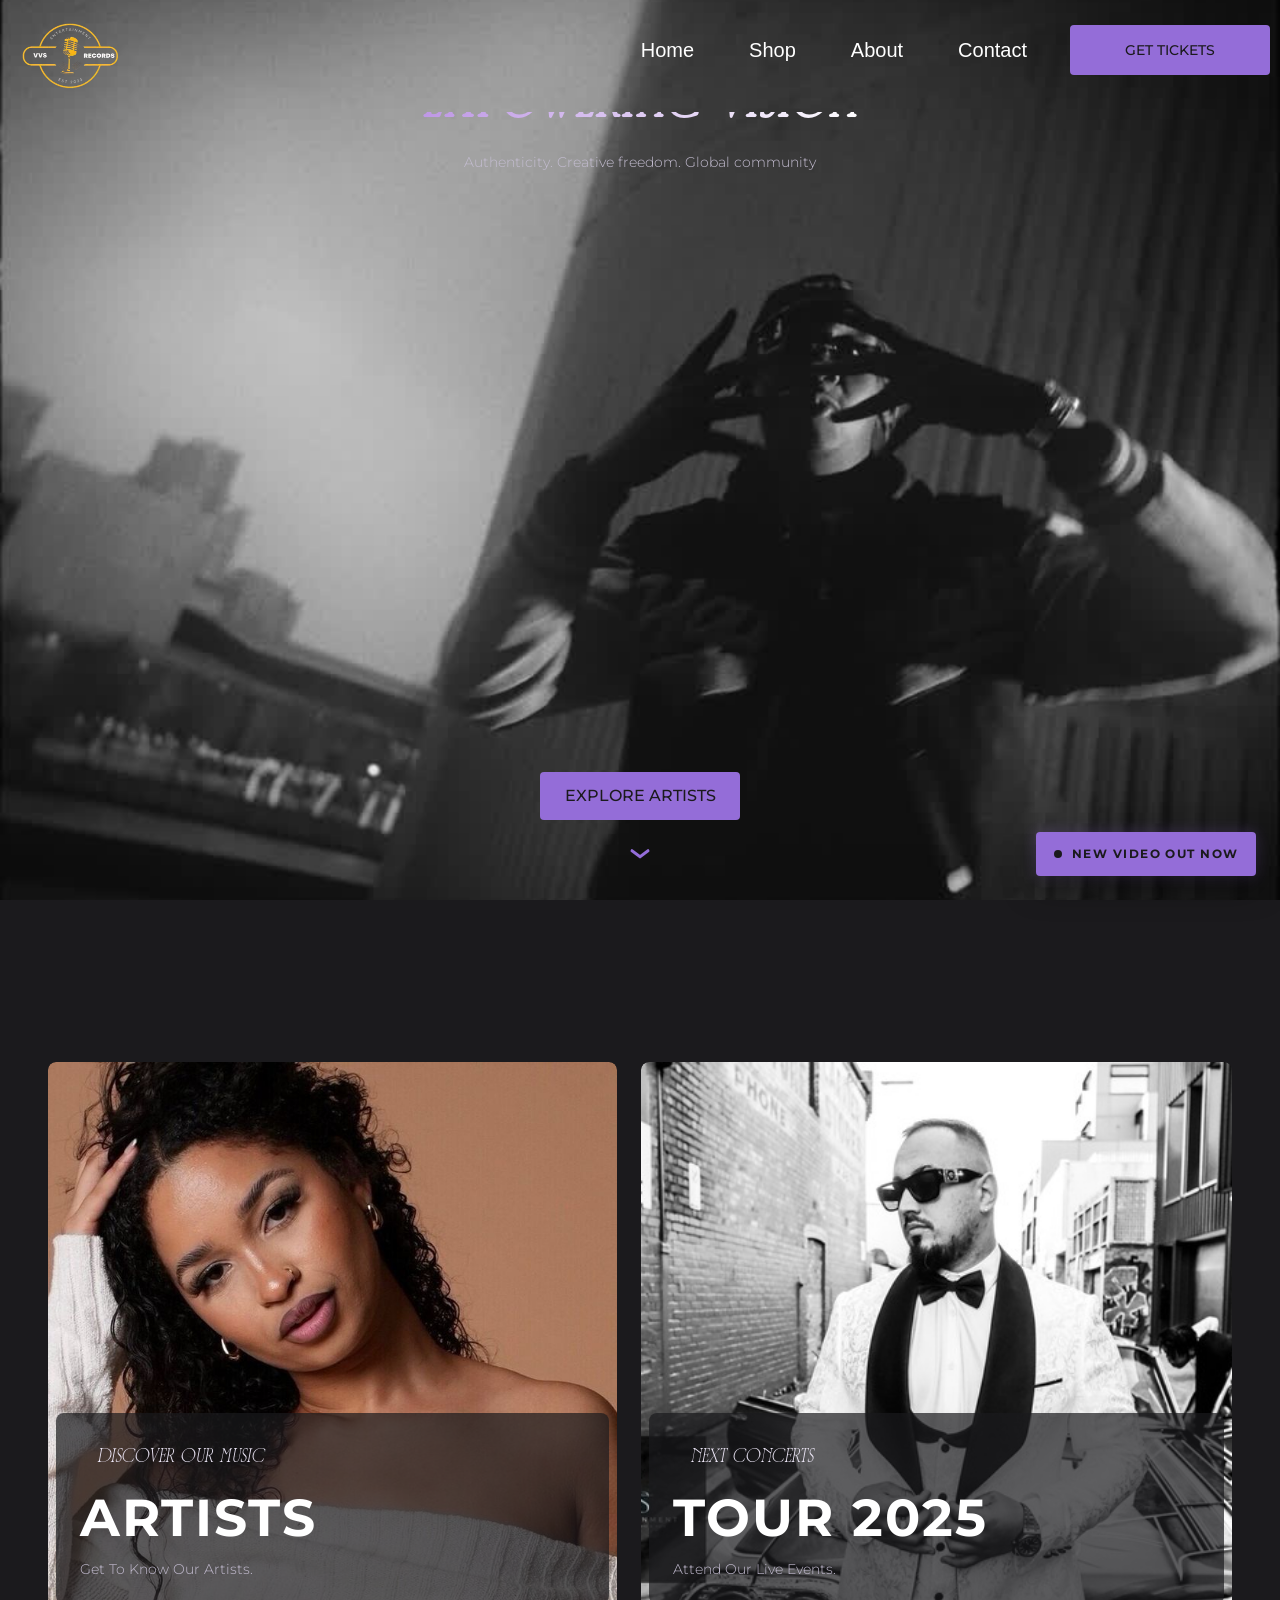
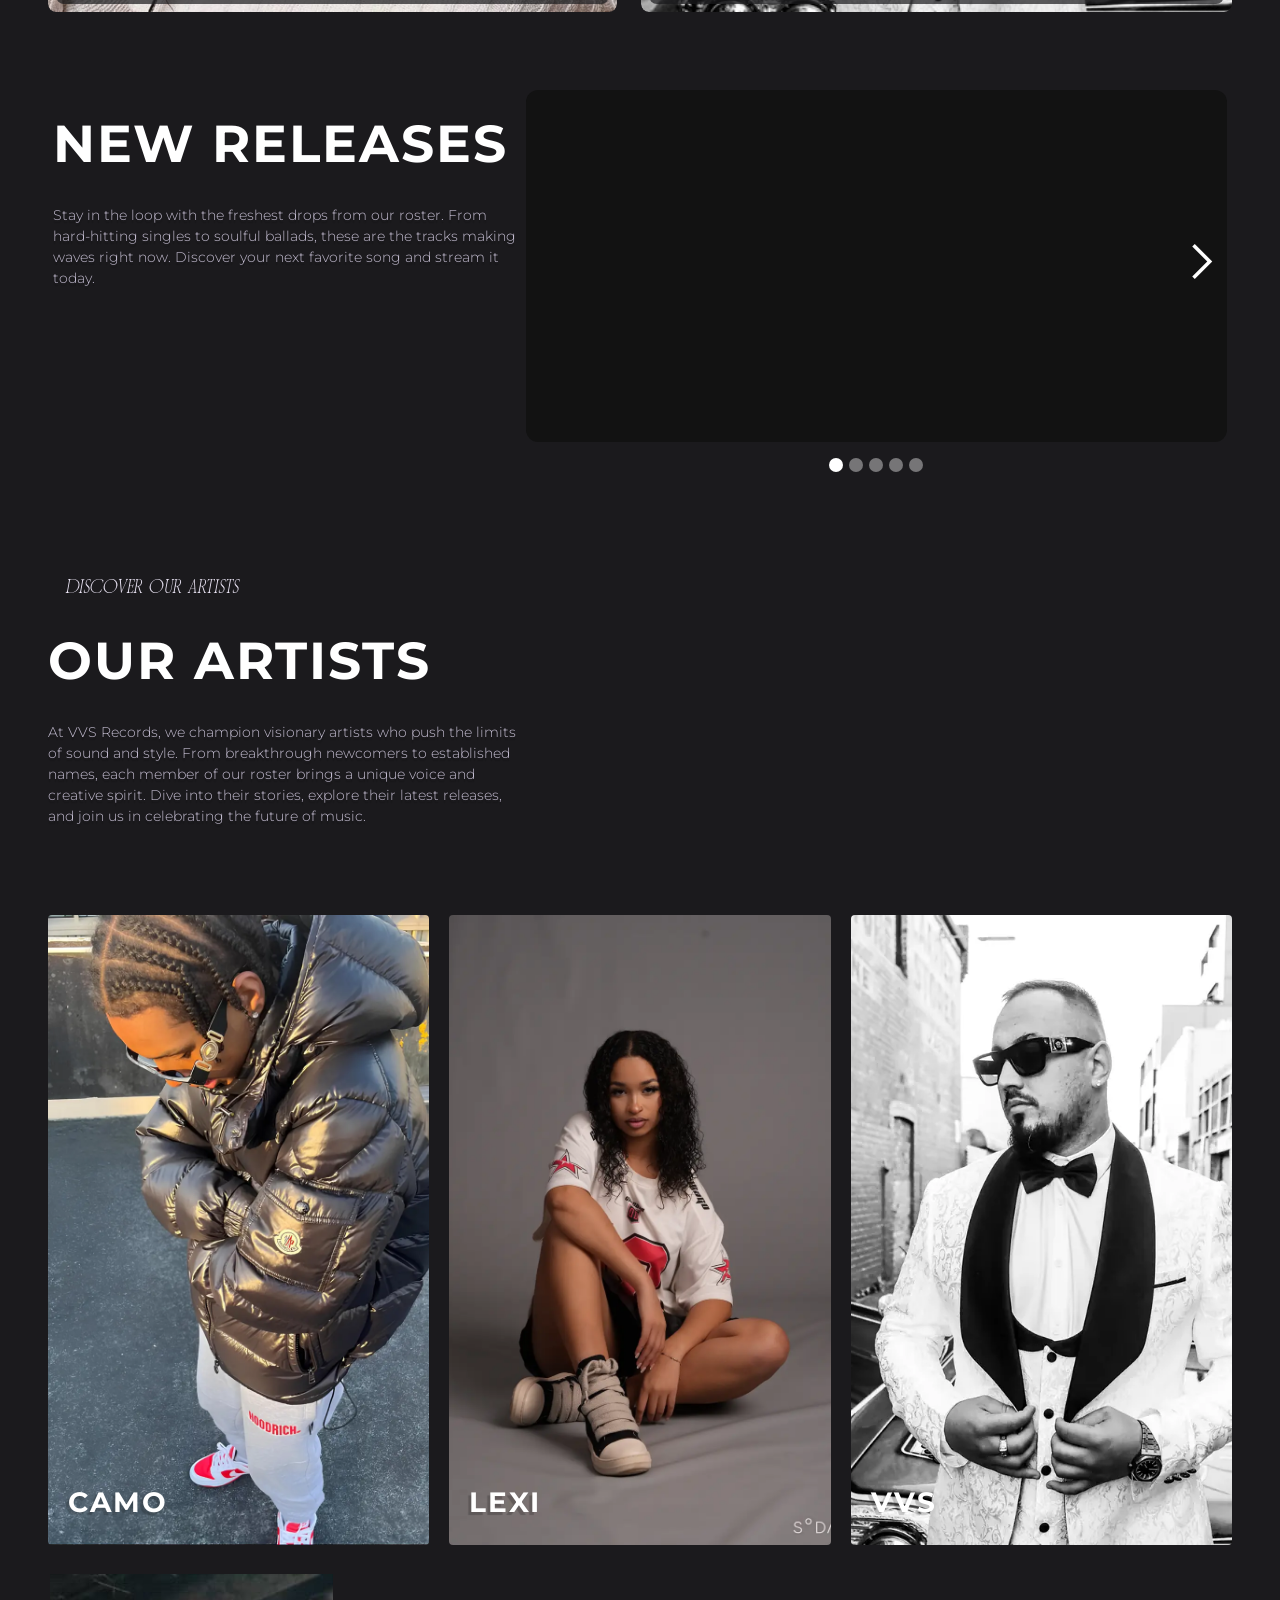
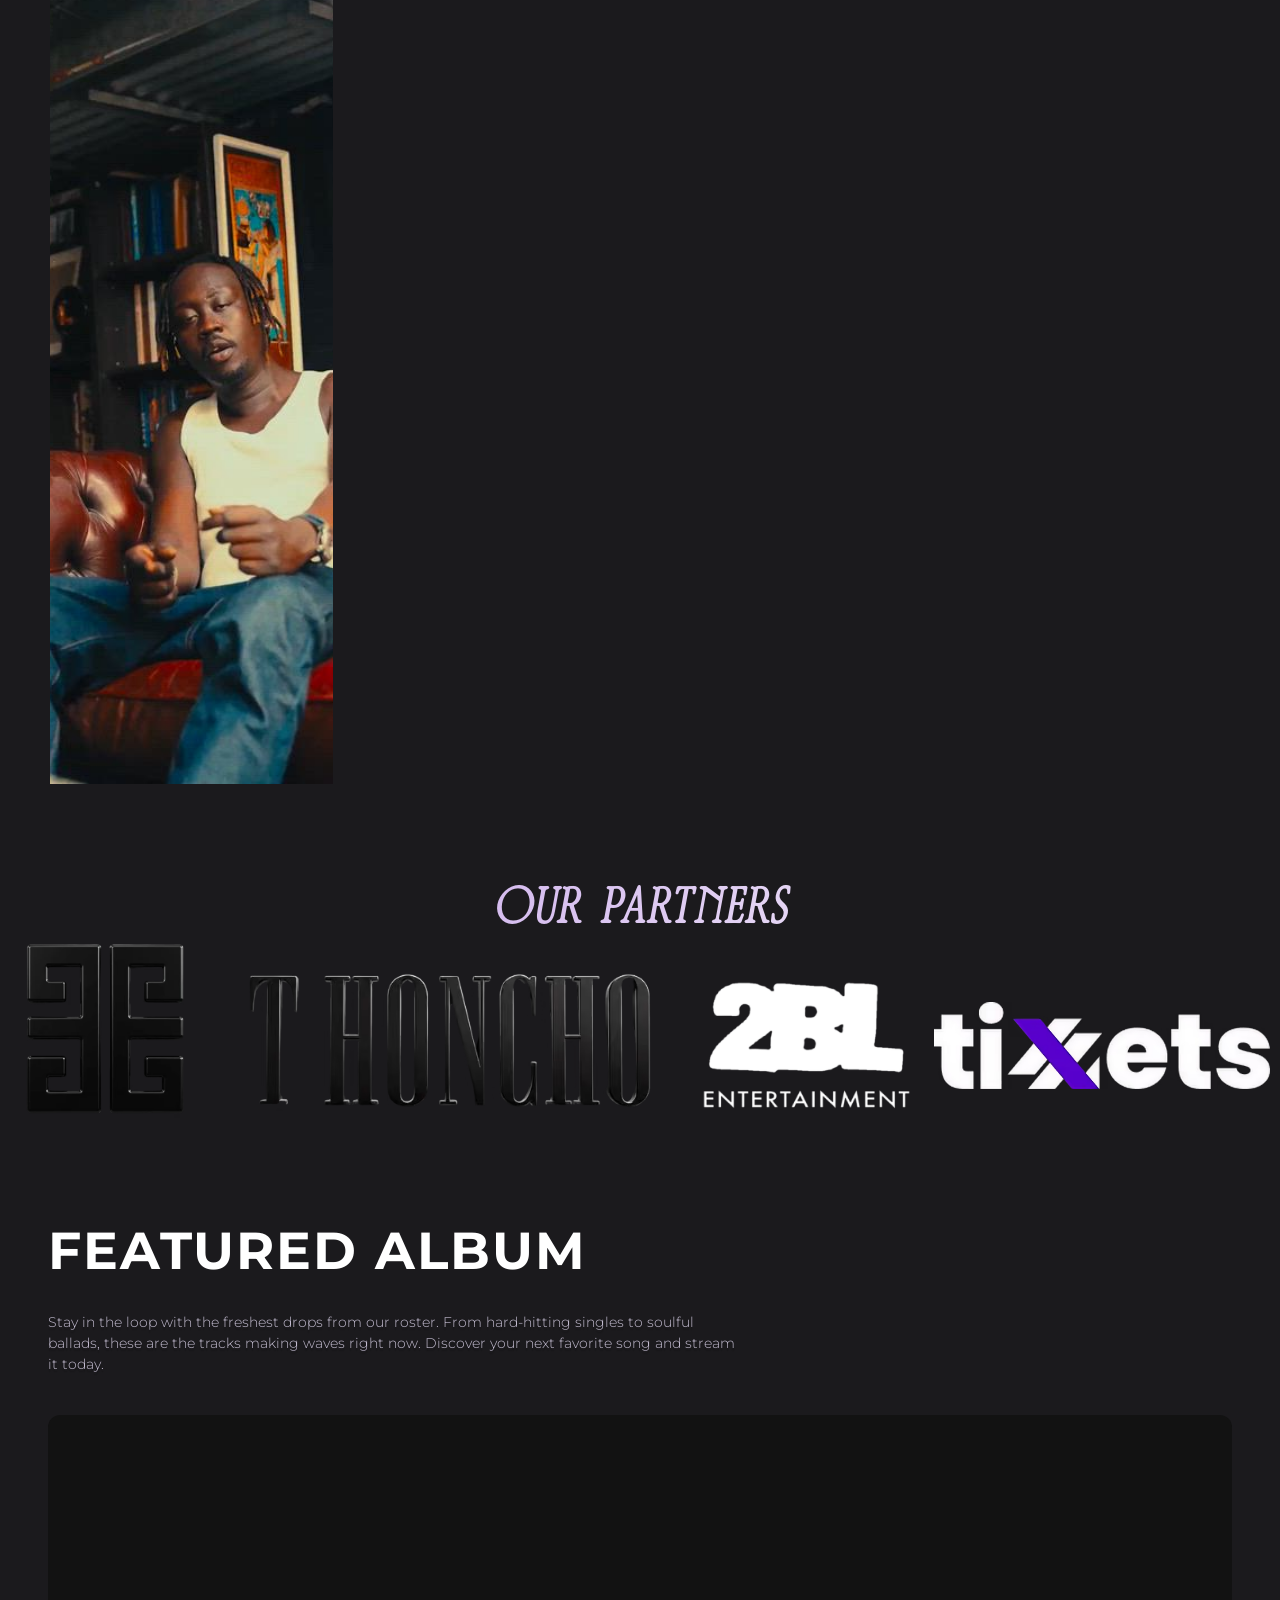
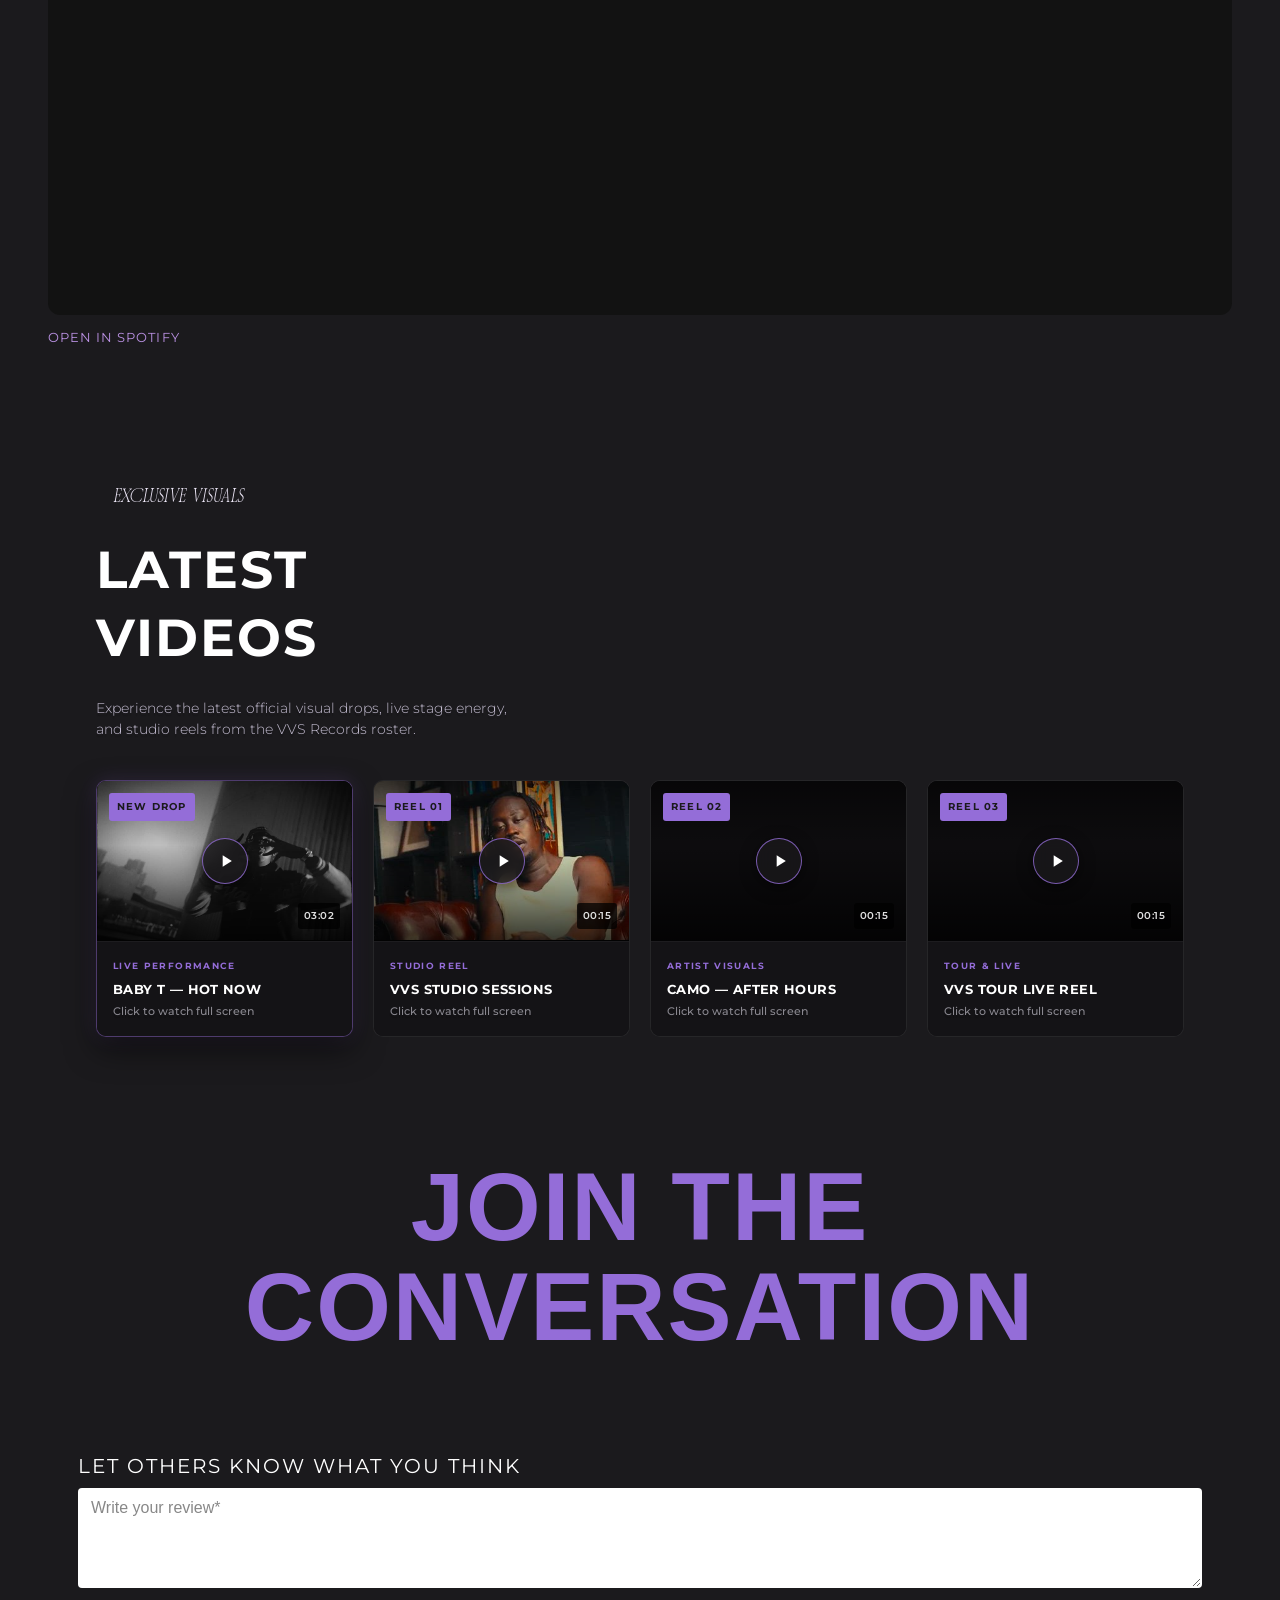
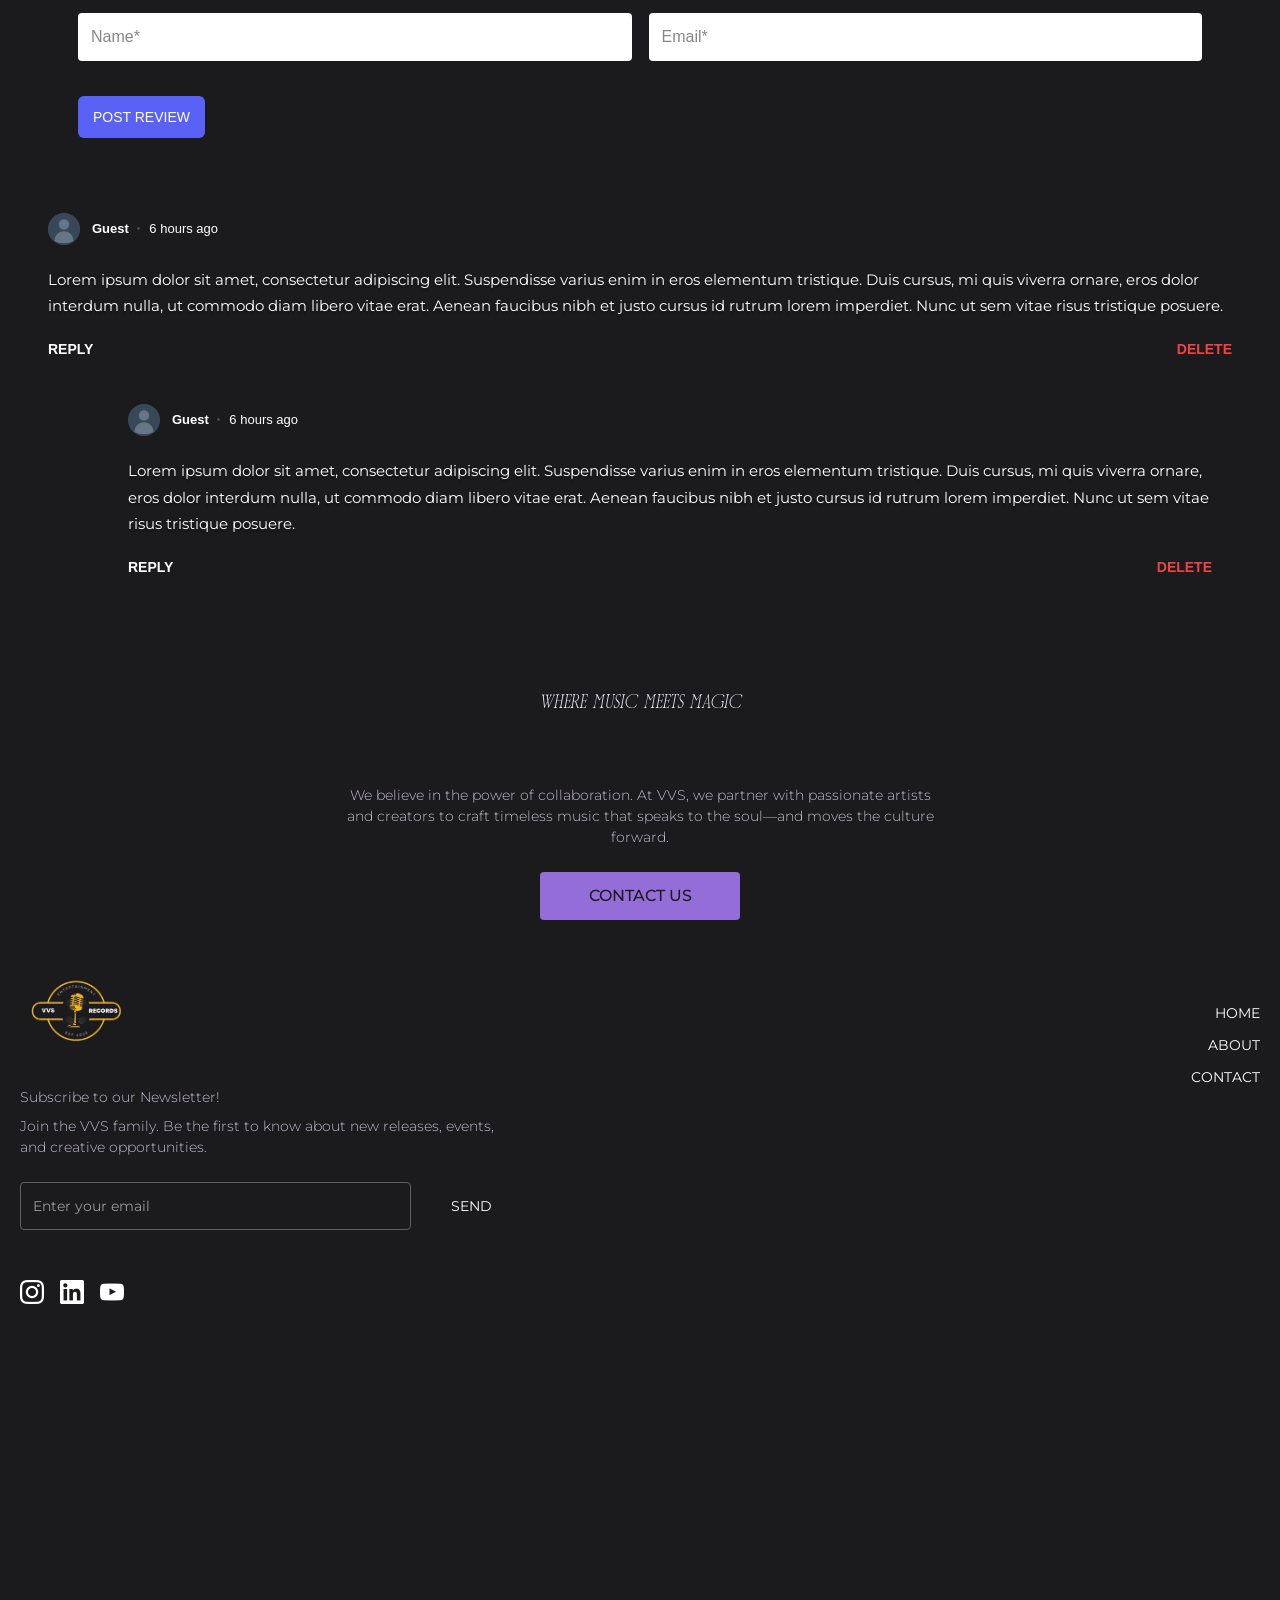
==== commit 992e6021: "update" ====
--- a/index.html
+++ b/index.html
@@ -1,55 +1,5 @@
 <!DOCTYPE html><!-- Handled by Exflow.site --><html data-wf-page="6813578728cd06c285b9a274" data-wf-site="6813578628cd06c285b9a201" lang="en"><head><meta charset="utf-8"/><link href="https://cdn.prod.website-files.com" rel="preconnect" /><title>VVS Enterprises</title><meta content="Discover and explore top music artists, their latest tracks, videos, and social links all in one place. Powered by VVS Enterprises." name="description"/><meta content="VVS Enterprises" property="og:title"/><meta content="Discover and explore top music artists, their latest tracks, videos, and social links all in one place. Powered by VVS Enterprises." property="og:description"/><meta content="VVS Enterprises" name="twitter:title"/><meta content="Discover and explore top music artists, their latest tracks, videos, and social links all in one place. Powered by VVS Enterprises." name="twitter:description"/><meta property="og:type" content="website"/><meta content="summary_large_image" name="twitter:card"/><meta content="width=device-width, initial-scale=1" name="viewport"/><meta content="Webflow" name="generator"/><link href="css/vvs-enterprises.webflow.shared.4eed130ae.css" rel="stylesheet" type="text/css"  /><style>.block-product[data-bg]{background-image:none;background-color:#1b1a1d;background-size:cover;background-position:center}video.js-lazy-video{background-color:#1b1a1d}iframe[data-embed]{width:100%;min-height:352px;background:#121212;border:0;border-radius:12px}.spotify-embed{position:relative;width:100%}.spotify-embed iframe{display:block;width:100%;min-height:352px;border:0;border-radius:12px;background:#121212}.spotify-fallback{display:inline-flex;margin-top:12px;color:#bb92e4;font-family:Montserrat,sans-serif;font-size:13px;letter-spacing:.08em;text-transform:uppercase;text-decoration:none}.spotify-fallback:hover{color:#fff}.slider.w-slider{height:auto;min-height:420px;background:transparent}.slider .w-slider-mask{height:352px;overflow:hidden}.slider .w-slider-nav{position:relative;inset:auto;height:auto;padding:16px 0 0;z-index:1}.slider .w-slider-arrow-left,.slider .w-slider-arrow-right{inset:auto;top:150px;width:44px;height:44px;z-index:3}.slider .w-slider-arrow-left{left:4px;right:auto}.slider .w-slider-arrow-right{right:4px;left:auto}.new-video-float{position:fixed;right:24px;bottom:24px;z-index:2000;display:flex;align-items:center;gap:10px;background:#946dd8;color:#1b1a1d;text-decoration:none;border-radius:4px;padding:12px 18px;font-family:Montserrat,sans-serif;font-size:12px;font-weight:700;letter-spacing:.12em;text-transform:uppercase;box-shadow:0 10px 30px rgba(0,0,0,0.5),0 0 15px rgba(148,109,216,0.3);cursor:pointer;touch-action:manipulation;-webkit-tap-highlight-color:transparent;user-select:none;-webkit-user-select:none;transition:background-color .15s ease,color .15s ease,transform .15s ease,box-shadow .15s ease,opacity .25s ease;will-change:transform,opacity}.new-video-float:hover{background:#ffffff;color:#1b1a1d;transform:translateY(-2px);box-shadow:0 14px 40px rgba(0,0,0,0.6),0 0 25px rgba(148,109,216,0.5)}.new-video-float:active{transform:scale(0.94) translateY(0);background:#b08deb;box-shadow:0 4px 12px rgba(0,0,0,0.4)}.new-video-float.is-hidden{opacity:0;pointer-events:none;transform:translateY(14px)}.new-video-float-dot{width:8px;height:8px;border-radius:50%;background:#1b1a1d;box-shadow:0 0 0 0 rgba(27,26,29,0.6);animation:new-video-pulse 1.6s ease-out infinite;pointer-events:none}@keyframes new-video-pulse{0%{box-shadow:0 0 0 0 rgba(27,26,29,0.5)}70%{box-shadow:0 0 0 8px rgba(27,26,29,0)}100%{box-shadow:0 0 0 0 rgba(27,26,29,0)}}.page-video-section{padding:72px 48px;width:100%}#latest-video{scroll-margin-top:80px;width:100%}.vvs-video-grid{display:grid;grid-template-columns:repeat(4,1fr);gap:20px;margin-top:36px;width:100%}.vvs-video-card{position:relative;background:#141316;border-radius:10px;border:1px solid rgba(255,255,255,0.08);overflow:hidden;display:flex;flex-direction:column;cursor:pointer;touch-action:manipulation;-webkit-tap-highlight-color:transparent;user-select:none;-webkit-user-select:none;transition:transform .25s cubic-bezier(.215,.61,.355,1),border-color .25s ease,box-shadow .25s ease}.vvs-video-card:hover{transform:translateY(-6px);border-color:rgba(148,109,216,0.7);box-shadow:0 20px 40px rgba(0,0,0,0.7),0 0 25px rgba(148,109,216,0.25)}.vvs-video-card:active{transform:scale(0.97)}.vvs-video-card.is-featured{border-color:rgba(148,109,216,0.45);box-shadow:0 12px 30px rgba(0,0,0,0.55),0 0 20px rgba(148,109,216,0.2)}.vvs-video-preview-wrap{position:relative;width:100%;aspect-ratio:16/10;background:#0a090b;overflow:hidden}.vvs-video-preview-wrap video{position:absolute;inset:0;width:100%;height:100%;object-fit:cover;background:#0d0c0e;transition:transform .4s ease}.vvs-video-card:hover .vvs-video-preview-wrap video{transform:scale(1.06)}.vvs-video-overlay{position:absolute;inset:0;display:flex;flex-direction:column;justify-content:space-between;padding:12px;background:linear-gradient(180deg,rgba(0,0,0,0.45) 0%,rgba(0,0,0,0) 40%,rgba(0,0,0,0.75) 100%);pointer-events:none}.vvs-card-badge{align-self:flex-start;background:#946dd8;color:#1b1a1d;font-family:Montserrat,sans-serif;font-size:10px;font-weight:700;letter-spacing:.12em;text-transform:uppercase;padding:4px 8px;border-radius:3px}.vvs-play-btn{position:absolute;top:50%;left:50%;transform:translate(-50%,-50%);width:46px;height:46px;border-radius:50%;background:rgba(27,26,29,0.75);border:1.5px solid rgba(148,109,216,0.8);color:#fff;display:flex;align-items:center;justify-content:center;backdrop-filter:blur(8px);-webkit-backdrop-filter:blur(8px);transition:transform .2s ease,background-color .2s ease,box-shadow .2s ease;box-shadow:0 4px 15px rgba(0,0,0,0.5);pointer-events:none}.vvs-play-btn svg{margin-left:2px}.vvs-video-card:hover .vvs-play-btn{transform:translate(-50%,-50%) scale(1.15);background:#946dd8;color:#1b1a1d;border-color:#946dd8;box-shadow:0 0 25px rgba(148,109,216,0.9)}.vvs-duration-badge{align-self:flex-end;background:rgba(0,0,0,0.75);color:#e0e0e0;font-family:Montserrat,sans-serif;font-size:10px;font-weight:600;padding:3px 6px;border-radius:3px;letter-spacing:.05em}.vvs-video-info{padding:14px 16px 16px;display:flex;flex-direction:column;gap:5px;background:#141316;border-top:1px solid rgba(255,255,255,0.04);flex-grow:1}.vvs-video-tag{font-family:Montserrat,sans-serif;font-size:9px;font-weight:700;color:#946dd8;letter-spacing:.15em;text-transform:uppercase}.vvs-video-card-title{font-family:Montserrat,sans-serif;font-size:13px;font-weight:700;color:#fff;line-height:1.35;margin:0;text-transform:uppercase;letter-spacing:.03em}.vvs-video-card-sub{font-family:Montserrat,sans-serif;font-size:11px;color:#8a8890;margin:0}.vvs-modal{position:fixed;inset:0;z-index:3000;display:flex;align-items:center;justify-content:center;padding:20px;opacity:0;pointer-events:none;transition:opacity .25s ease}.vvs-modal.is-open{opacity:1;pointer-events:auto}.vvs-modal-backdrop{position:absolute;inset:0;background:rgba(8,7,10,0.92);backdrop-filter:blur(16px);-webkit-backdrop-filter:blur(16px);cursor:pointer}.vvs-modal-container{position:relative;z-index:1;width:100%;max-width:960px;max-height:90vh;background:#131215;border:1px solid rgba(148,109,216,0.3);border-radius:12px;box-shadow:0 30px 80px rgba(0,0,0,0.85),0 0 40px rgba(148,109,216,0.2);overflow:hidden;display:flex;flex-direction:column;transform:scale(0.95);transition:transform .25s cubic-bezier(.215,.61,.355,1)}.vvs-modal.is-open .vvs-modal-container{transform:scale(1)}.vvs-modal-header{display:flex;align-items:center;justify-content:space-between;padding:14px 20px;background:#161519;border-bottom:1px solid rgba(255,255,255,0.06)}.vvs-modal-title-group{display:flex;align-items:center;gap:10px}.vvs-modal-badge{background:#946dd8;color:#1b1a1d;font-family:Montserrat,sans-serif;font-size:10px;font-weight:700;letter-spacing:.1em;text-transform:uppercase;padding:3px 7px;border-radius:3px}.vvs-modal-title{font-family:Montserrat,sans-serif;font-size:14px;font-weight:700;color:#fff;margin:0;letter-spacing:.05em;text-transform:uppercase}.vvs-modal-close{background:rgba(255,255,255,0.06);border:1px solid rgba(255,255,255,0.1);color:#fff;width:34px;height:34px;border-radius:50%;display:flex;align-items:center;justify-content:center;cursor:pointer;transition:background-color .2s,color .2s,transform .2s}.vvs-modal-close:hover{background:#946dd8;color:#1b1a1d;transform:rotate(90deg)}.vvs-modal-body{position:relative;width:100%;background:#000;flex:1;min-height:0;display:flex;align-items:center;justify-content:center}.vvs-modal-player-wrap{position:relative;width:100%;padding-top:56.25%;background:#000}.vvs-modal-player-wrap video{position:absolute;inset:0;width:100%;height:100%;border:0;object-fit:contain;background:#000}.vvs-modal-footer{display:flex;align-items:center;justify-content:space-between;padding:12px 20px;background:#161519;border-top:1px solid rgba(255,255,255,0.06);gap:16px}.vvs-modal-desc{font-family:Montserrat,sans-serif;font-size:12px;color:#9c99a4;margin:0}.vvs-modal-action-btn{display:inline-flex;align-items:center;gap:6px;background:transparent;color:#bb92e4;border:1px solid rgba(148,109,216,0.3);padding:6px 14px;border-radius:4px;font-family:Montserrat,sans-serif;font-size:11px;font-weight:700;text-transform:uppercase;letter-spacing:.08em;text-decoration:none;transition:background-color .2s,color .2s}.vvs-modal-action-btn:hover{background:#946dd8;color:#1b1a1d;border-color:#946dd8}@media screen and (max-width:1024px){.vvs-video-grid{grid-template-columns:repeat(2,1fr);gap:16px}.page-video-section{padding:56px 28px}}@media screen and (max-width:640px){.vvs-video-grid{grid-template-columns:1fr;gap:16px}.page-video-section{padding:40px 16px}.vvs-modal{padding:10px}.vvs-modal-footer{flex-direction:column;align-items:flex-start;gap:10px}}@media (min-width:992px) {html.w-mod-js:not(.w-mod-ix) [data-w-id="0b769b0d-0298-23a3-3000-9102dbe75598"] {width:100%;height:0px;}html.w-mod-js:not(.w-mod-ix) [data-w-id="c04f792a-6f06-3bf4-e684-cd26d29c5497"] {width:100%;height:0px;}html.w-mod-js:not(.w-mod-ix) [data-w-id="0d06d823-144d-419e-7f09-ec1f3871921a"] {width:100%;height:0px;}html.w-mod-js:not(.w-mod-ix) [data-w-id="8805908a-2048-f45b-5406-957e91d7fc41"] {width:100%;height:0px;}html.w-mod-js:not(.w-mod-ix) [data-w-id="8805908a-2048-f45b-5406-957e91d7fc44"] {width:100%;height:0px;}}</style><link href="https://fonts.googleapis.com" rel="preconnect"/><link href="https://fonts.gstatic.com" rel="preconnect" crossorigin/><link href="https://fonts.googleapis.com/css2?family=Montserrat:ital,wght@0,300;0,400;0,500;0,600;0,700;1,400&display=swap" rel="stylesheet"/><link rel="preload" as="image" href="images/0804-20-281-29-281-29-poster-00001.jpg"/><link rel="preload" as="image" href="images/logo-vvs-opt.webp" type="image/webp"/><script type="text/javascript">!function(o,c){var n=c.documentElement,t=" w-mod-";n.className+=t+"js",("ontouchstart"in o||o.DocumentTouch&&c instanceof DocumentTouch)&&(n.className+=t+"touch")}(window,document);</script><link href="images/favicon.png" rel="shortcut icon" type="image/x-icon"/><link href="images/app-icon.png" rel="apple-touch-icon"/><script type="text/javascript">window.__WEBFLOW_CURRENCY_SETTINGS = {"currencyCode":"USD","symbol":"$","decimal":".","fractionDigits":2,"group":",","template":"{{wf {\"path\":\"symbol\",\"type\":\"PlainText\"} }} {{wf {\"path\":\"amount\",\"type\":\"CommercePrice\"} }} {{wf {\"path\":\"currencyCode\",\"type\":\"PlainText\"} }}","hideDecimalForWholeNumbers":false};</script></head><body class="body"><a href="#latest-video" class="new-video-float" aria-label="New video out now"><span class="new-video-float-dot"></span><span>New video out now</span></a><div data-animation="default" data-collapse="medium" data-duration="400" data-easing="ease" data-easing2="ease" role="banner" class="navbar-3 w-nav"><a href="/" aria-current="page" class="w-nav-brand w--current"><img width="120" height="112" alt="VVS Enterprises" src="images/logo-vvs-opt.webp" loading="eager" fetchpriority="high" decoding="async"/></a><nav role="navigation" class="nav-menu-3 w-nav-menu"><a data-w-id="9602bd85-179f-0a59-e83d-1263bef23c50" href="/" aria-current="page" class="link-block-6 w-inline-block w--current"><div class="text-block-11">Home<br/></div><div class="underline"></div></a><a data-w-id="c1b45681-e389-7df9-7e55-9ab17b62051b" href="https://pf1h8h-1e.myshopify.com" target="_blank" class="link-block-6 w-inline-block"><div class="text-block-11">Shop</div><div class="underline"></div></a><a data-w-id="9602bd85-179f-0a59-e83d-1263bef23c55" href="/about" class="link-block-6 w-inline-block"><div class="text-block-11">About<br/></div><div class="underline"></div></a><a data-w-id="9602bd85-179f-0a59-e83d-1263bef23c5a" href="/contact" class="link-block-6 w-inline-block"><div class="text-block-11">Contact<br/></div><div class="underline"></div></a><a data-w-id="bb174422-6cc3-1784-20ec-049957ddc023" href="https://tixxets.com/organization-profile/1667bbfb-725e-4b01-aa15-7da4264ebd02" target="_blank" class="button-cta navigation getbutton w-inline-block"><div data-w-id="bb174422-6cc3-1784-20ec-049957ddc024" class="text-button-color">GET TICKETS</div><div class="effect-circle"></div></a></nav><div id="menu-trigger" class="menu-button-3 w-nav-button"><div class="icon-2 w-icon-nav-menu"></div></div></div><section class="section-4"><div class="w-layout-blockcontainer container-6 w-container"><div data-poster-url="images/0804-20-281-29-281-29-poster-00001.jpg" data-video-urls="images/0804-20-281-29-281-29-transcode.mp4,images/0804-20-281-29-281-29-transcode.webm" data-autoplay="true" data-loop="true" data-wf-ignore="true" class="background-video-3 w-background-video w-background-video-atom"><video id="bff849a7-6bcd-5b7c-d946-86e215fb96eb-video" class="js-hero-video" loop="" muted="" playsinline="" preload="none" poster="images/0804-20-281-29-281-29-poster-00001.jpg" style="background-image:url(&quot;images/0804-20-281-29-281-29-poster-00001.jpg&quot;)" data-wf-ignore="true" data-object-fit="cover"><source src="images/0804-20-281-29-281-29-transcode.mp4" type="video/mp4" data-wf-ignore="true"/></video></div><div data-w-id="8bbe1696-67af-5bdb-7fdb-99c131ce6b81" class="contentwrapper-hero"><div class="fix-hightbox"><div data-w-id="c04f792a-6f06-3bf4-e684-cd26d29c5497" class="wrapper-title bottom-title"><h1 class="heading1_hero"><span class="text-span">Empowering Vision</span></h1><div class="content-wrapper-paragraph"><div class="paragraph maxwidth-500px">Authenticity. Creative freedom. Global community</div></div></div></div><div class="div-block-17"><a href="#Music" class="button-primary inverted w-button">Explore Artists</a><div class="scroll-down-arrows" data-w-id="8f4cf659-35e6-b0a7-c20c-3e270f8b1f33" data-animation-type="lottie" data-src="js/4d005b5711aa42ffad72513329aa83a0.json" data-loop="1" data-direction="1" data-autoplay="1" data-is-ix2-target="0" data-renderer="svg" data-default-duration="2" data-duration="0" data-loading="eager"></div></div></div></div></section><section class="artists-profile hero-home"><div class="w-layout-blockcontainer container hero-home w-container"><div class="blog-cardshero"><a href="#" class="card-link-hero fadein w-inline-block"><div class="content-card-hero"><div class="label-intro">discover our music</div><h2 class="title-maincta">artists</h2><div class="paragraph">Get To Know Our Artists.</div></div><img src="images/img_8188-20-1-20-1-.jpeg" loading="lazy" sizes="(max-width: 767px) 100vw, (max-width: 991px) 728px, 940px" srcset="images/img_8188-20-1-20-1-p-500.jpeg 500w, images/img_8188-20-1-20-1-p-800.jpeg 800w, images/img_8188-20-1-20-1-p-1080.jpeg 1080w, images/img_8188-20-1-20-1-.jpeg 1280w" alt="a picture of music artist lexi" class="layer-image" decoding="async"/></a><a href="#Tours" class="card-link-hero right-card fadein w-inline-block"><div class="content-card-hero"><div class="label-intro">next concerts</div><h2 class="title-maincta">TOUR 2025</h2><div class="paragraph">Attend Our Live Events.</div></div><img src="images/whatsapp-20image-202025-05-25-20at-2017.49.05_3a57664d-202-20-2-.jpg" loading="lazy" sizes="(max-width: 600px) 100vw, 600px" srcset="images/whatsapp-20image-202025-05-25-20at-2017.49.05_3a57664d-202-20-2-p-500.jpg 500w, images/whatsapp-20image-202025-05-25-20at-2017.49.05_3a57664d-202-20-2-.jpg 600w" alt="Picture of music artist
-" class="layer-image"/></a></div></div></section><section class="artists-profile hero-home"><div class="w-layout-blockcontainer container hero-home slider-section w-container"><div class="content-wrapper shop fadein"><div class="wrapper-title-music"><h2 class="heading-2 _50">new releases</h2></div><div class="paragraph-wrapper"><p class="paragraph maxwidth-700px">Stay in the loop with the freshest drops from our roster. From hard-hitting singles to soulful ballads, these are the tracks making waves right now. Discover your next favorite song and stream it today.</p></div></div><div data-delay="10000" data-animation="slide" class="slider w-slider" data-autoplay="false" data-easing="ease" data-hide-arrows="true" data-disable-swipe="false" data-autoplay-limit="0" data-nav-spacing="3" data-duration="500" data-infinite="true"><div class="w-slider-mask"><div class="w-slide"><div><div class="w-embed w-iframe"><iframe data-testid="embed-iframe" style="border-radius:12px" data-embed="https://open.spotify.com/embed/track/0CrSvud3yPYkp3C8h5EtEh?utm_source=generator&si=28a5640e946244ed" width="100%" height="352" frameBorder="0" allowfullscreen="" allow="autoplay; clipboard-write; encrypted-media; fullscreen; picture-in-picture; web-share" referrerpolicy="strict-origin-when-cross-origin" loading="lazy"></iframe></div></div></div><div class="w-slide"><div class="w-embed w-iframe"><iframe 
-  data-testid="embed-iframe" 
-  style="border-radius:12px" 
-  data-embed="https://open.spotify.com/embed/track/6qdx0ak1mrdugNXw9XcPgJ?utm_source=generator" 
-  width="100%" 
-  height="352" 
-  frameBorder="0" 
-  allowfullscreen="" 
-  allow="autoplay; clipboard-write; encrypted-media; fullscreen; picture-in-picture; web-share" referrerpolicy="strict-origin-when-cross-origin" 
-  loading="lazy">
-</iframe></div></div><div class="w-slide"><div><div class="w-embed w-iframe"><iframe 
-  data-testid="embed-iframe" 
-  style="border-radius:12px" 
-  data-embed="https://open.spotify.com/embed/track/66d7Efk8ly9oqHL8ByCBTI?utm_source=generator" 
-  width="100%" 
-  height="352" 
-  frameBorder="0" 
-  allowfullscreen="" 
-  allow="autoplay; clipboard-write; encrypted-media; fullscreen; picture-in-picture; web-share" referrerpolicy="strict-origin-when-cross-origin" 
-  loading="lazy">
-</iframe></div></div></div><div class="w-slide"><div><div class="w-embed w-iframe"><iframe 
-  data-testid="embed-iframe" 
-  style="border-radius:12px" 
-  data-embed="https://open.spotify.com/embed/track/695piUqdrYO0czI01C5suK?utm_source=generator" 
-  width="100%" 
-  height="352" 
-  frameBorder="0" 
-  allowfullscreen="" 
-  allow="autoplay; clipboard-write; encrypted-media; fullscreen; picture-in-picture; web-share" referrerpolicy="strict-origin-when-cross-origin" 
-  loading="lazy">
-</iframe></div></div></div><div class="w-slide"><div><div class="w-embed w-iframe"><iframe 
-  data-testid="embed-iframe" 
-  style="border-radius:12px" 
-  data-embed="https://open.spotify.com/embed/track/7lgx1P2lliKlwpxofrPSkP?utm_source=generator" 
-  width="100%" 
-  height="352" 
-  frameBorder="0" 
-  allowfullscreen="" 
-  allow="autoplay; clipboard-write; encrypted-media; fullscreen; picture-in-picture; web-share" referrerpolicy="strict-origin-when-cross-origin" 
-  loading="lazy">
-</iframe></div></div></div></div><div class="left-arrow w-slider-arrow-left"><div class="w-icon-slider-left"></div></div><div class="right-arrow w-slider-arrow-right"><div class="w-icon-slider-right"></div></div><div class="w-slider-nav w-round"></div></div></div></section><section id="Music" class="artists-profile shop"><div class="w-layout-blockcontainer container shop w-container"><div class="content-wrapper shop fadein"><div class="wrapper-title-music"><div class="label-intro">discover our artists</div><h2 class="heading-2 _50">OUR ARTISTS</h2></div><div class="paragraph-wrapper"><p class="paragraph maxwidth-700px">At VVS Records, we champion visionary artists who push the limits of sound and style. From breakthrough newcomers to established names, each member of our roster brings a unique voice and creative spirit. Dive into their stories, explore their latest releases, and join us in celebrating the future of music.</p></div></div><div class="collection-wrapper-product w-dyn-list"><div role="list" class="collection-list-2 w-dyn-items w-row"><div role="listitem" class="collection-item-4 w-dyn-item w-col w-col-4"><a data-bg="images/camo-opt.webp" href="#" class="block-product w-inline-block"><div class="artist-card"><div class="artists-details"><h2 class="title-artist">Camo</h2></div></div></a></div><div role="listitem" class="collection-item-4 w-dyn-item w-col w-col-4"><a data-bg="images/img_2374-opt.webp" href="#" class="block-product w-inline-block"><div class="artist-card"><div class="artists-details"><h2 class="title-artist">Lexi</h2></div></div></a></div><div role="listitem" class="collection-item-4 w-dyn-item w-col w-col-4"><a data-bg="images/vvs-20impala-20straight-20shot-opt.webp" href="#" class="block-product w-inline-block"><div class="artist-card"><div class="artists-details"><h2 class="title-artist">VVS</h2></div></div></a></div></div></div><div class="div-block-16"></div></div></section><section class="section-6"><div class="div-block-25"><div data-poster-url="images/reel-201_compressed_poster.0000000.jpg" data-video-urls="images/reel-201_compressed_mp4.mp4,https://cdn.prod.website-files.com/6813578628cd06c285b9a201%2F6a4226473c9d32d27ff64f76_reel%201_compressed_webm.webm" data-autoplay="true" data-loop="true" data-wf-ignore="true" class="background-video-5 w-background-video w-background-video-atom"><video data-poster="images/reel-201_compressed_poster.0000000.jpg" preload="none" class="js-lazy-video" id="0bcf1493-c306-f444-f538-8a06697d1554-video" loop=""  muted="" playsinline="" data-wf-ignore="true" data-object-fit="cover"><source data-src="images/reel-201_compressed_mp4.mp4" type="video/mp4" data-wf-ignore="true"/></video></div></div><div class="div-block-25"><div data-poster-url="https://cdn.prod.website-files.com/6813578628cd06c285b9a201%2F6a422b56e3edcd01fe2e93f2_reel%202%20_compressed_poster.0000000.jpg" data-video-urls="https://cdn.prod.website-files.com/6813578628cd06c285b9a201%2F6a422b56e3edcd01fe2e93f2_reel%202%20_compressed_mp4.mp4,https://cdn.prod.website-files.com/6813578628cd06c285b9a201%2F6a422b56e3edcd01fe2e93f2_reel%202%20_compressed_webm.webm" data-autoplay="true" data-loop="true" data-wf-ignore="true" class="background-video-6 w-background-video w-background-video-atom"><video data-poster="https://cdn.prod.website-files.com/6813578628cd06c285b9a201%2F6a422b56e3edcd01fe2e93f2_reel%202%20_compressed_poster.0000000.jpg" preload="none" class="js-lazy-video" id="219e15ca-a04e-795a-446c-4f7e0c526864-video" loop=""  muted="" playsinline="" data-wf-ignore="true" data-object-fit="cover"><source data-src="https://cdn.prod.website-files.com/6813578628cd06c285b9a201%2F6a422b56e3edcd01fe2e93f2_reel%202%20_compressed_mp4.mp4" data-wf-ignore="true"/></video></div></div><div class="div-block-25"><div data-poster-url="https://cdn.prod.website-files.com/6813578628cd06c285b9a201%2F6a422bd568cb2913d497e570_reel%203_compressed_poster.0000000.jpg" data-video-urls="https://cdn.prod.website-files.com/6813578628cd06c285b9a201%2F6a422bd568cb2913d497e570_reel%203_compressed_mp4.mp4,https://cdn.prod.website-files.com/6813578628cd06c285b9a201%2F6a422bd568cb2913d497e570_reel%203_compressed_webm.webm" data-autoplay="true" data-loop="true" data-wf-ignore="true" class="background-video-7 w-background-video w-background-video-atom"><video data-poster="https://cdn.prod.website-files.com/6813578628cd06c285b9a201%2F6a422bd568cb2913d497e570_reel%203_compressed_poster.0000000.jpg" preload="none" class="js-lazy-video" id="0e13a3a7-ea6d-1294-530d-099064fc021e-video" loop=""  muted="" playsinline="" data-wf-ignore="true" data-object-fit="cover"><source data-src="https://cdn.prod.website-files.com/6813578628cd06c285b9a201%2F6a422bd568cb2913d497e570_reel%203_compressed_mp4.mp4" data-wf-ignore="true"/></video></div></div><div class="div-block-25"><div data-poster-url="https://cdn.prod.website-files.com/6813578628cd06c285b9a201%2F6a422c9cdac234ee4ba2ba73_reel%204_compressed_poster.0000000.jpg" data-video-urls="https://cdn.prod.website-files.com/6813578628cd06c285b9a201%2F6a422c9cdac234ee4ba2ba73_reel%204_compressed_mp4.mp4,https://cdn.prod.website-files.com/6813578628cd06c285b9a201%2F6a422c9cdac234ee4ba2ba73_reel%204_compressed_webm.webm" data-autoplay="true" data-loop="true" data-wf-ignore="true" class="background-video-8 w-background-video w-background-video-atom"><video data-poster="https://cdn.prod.website-files.com/6813578628cd06c285b9a201%2F6a422c9cdac234ee4ba2ba73_reel%204_compressed_poster.0000000.jpg" preload="none" class="js-lazy-video" id="3160d0f7-d6f0-1284-5fd3-c308c841a670-video" loop=""  muted="" playsinline="" data-wf-ignore="true" data-object-fit="cover"><source data-src="https://cdn.prod.website-files.com/6813578628cd06c285b9a201%2F6a422c9cdac234ee4ba2ba73_reel%204_compressed_mp4.mp4" data-wf-ignore="true"/></video></div></div></section><section class="section-7"><h2 class="heading1_hero"><span class="text-span">our partners</span></h2><div class="div-block-26"><div class="div-block-29"><img src="images/whatsapp-20image-202026-07-15-20at-2006.36.28.avif" loading="lazy" width="241" alt=""/></div><div class="div-block-28"><img src="images/whatsapp-20image-202026-07-15-20at-2006.36.28-20copy.avif" loading="lazy" alt=""/></div><div class="div-block-27"><img src="images/2bl-dark.png" loading="lazy" alt=""/></div><div class="div-block-27"><img src="images/upscalemedia-transformed.avif" loading="lazy" width="423" alt=""/></div></div></section><section class="artists-profile hero-home"><div class="w-layout-blockcontainer container hero-home album-section w-container"><div class="content-wrapper shop fadein ablum-section"><div class="wrapper-title-music"><h2 class="heading-2 _50">featured album</h2></div><div class="paragraph-wrapper"><p class="paragraph maxwidth-700px">Stay in the loop with the freshest drops from our roster. From hard-hitting singles to soulful ballads, these are the tracks making waves right now. Discover your next favorite song and stream it today.</p></div></div><div><div class="w-embed w-iframe"><iframe 
-  data-testid="embed-iframe" 
-  style="border-radius:12px" 
-  data-embed="https://open.spotify.com/embed/artist/2DDnzptkIWeVwnGhZl3e5W?utm_source=generator" 
-  width="100%" 
-  height="500" 
-  frameBorder="0" 
-  allowfullscreen="" 
-  allow="autoplay; clipboard-write; encrypted-media; fullscreen; picture-in-picture; web-share" referrerpolicy="strict-origin-when-cross-origin" 
-  loading="lazy">
-</iframe></div></div></div></section><section id="Videos" class="artists-profile videos page-video-section"><div id="latest-video" class="w-layout-blockcontainer container shop w-container"><div class="content-wrapper shop fadein"><div class="wrapper-title-music"><div class="label-intro">exclusive visuals</div><h2 class="heading-2 _50">Latest Videos</h2></div><div class="paragraph-wrapper"><p class="paragraph maxwidth-700px">Experience the latest official visual drops, live stage energy, and studio reels from the VVS Records roster.</p></div></div><div class="vvs-video-grid"><div class="vvs-video-card is-featured" data-video-title="BABY T — HOT NOW (LALA)" data-video-desc="Official live performance visual drop recorded live on stage." data-video-src="Videos/latest-video.mp4" data-video-type="video/mp4" data-yt-url="https://www.youtube.com/watch?v=vE5lNC5GrDs" data-badge="NEW DROP"><div class="vvs-video-preview-wrap"><video class="vvs-reel-preview" muted loop playsinline preload="metadata" poster="images/0804-20-281-29-281-29-poster-00001.jpg"><source src="Videos/latest-video.mp4" type="video/mp4"/></video><div class="vvs-video-overlay"><span class="vvs-card-badge">NEW DROP</span><button class="vvs-play-btn" type="button" aria-label="Play Baby T - HOT NOW"><svg viewBox="0 0 24 24" width="20" height="20" fill="currentColor"><path d="M8 5v14l11-7z"/></svg></button><span class="vvs-duration-badge">03:02</span></div></div><div class="vvs-video-info"><div class="vvs-video-tag">LIVE PERFORMANCE</div><h3 class="vvs-video-card-title">BABY T — HOT NOW</h3><p class="vvs-video-card-sub">Click to watch full screen</p></div></div><div class="vvs-video-card" data-video-title="VVS — STUDIO SESSIONS" data-video-desc="Behind the sound: night drives and creative studio sessions at VVS HQ." data-video-src="images/reel-201_compressed_mp4.mp4" data-video-type="video/mp4" data-badge="REEL 01"><div class="vvs-video-preview-wrap"><video class="vvs-reel-preview js-vvs-preview" muted loop playsinline preload="none" data-src="images/reel-201_compressed_mp4.mp4" poster="images/reel-201_compressed_poster.0000000.jpg"><source data-src="images/reel-201_compressed_mp4.mp4" type="video/mp4"/></video><div class="vvs-video-overlay"><span class="vvs-card-badge">REEL 01</span><button class="vvs-play-btn" type="button" aria-label="Play Studio Sessions"><svg viewBox="0 0 24 24" width="20" height="20" fill="currentColor"><path d="M8 5v14l11-7z"/></svg></button><span class="vvs-duration-badge">00:15</span></div></div><div class="vvs-video-info"><div class="vvs-video-tag">STUDIO REEL</div><h3 class="vvs-video-card-title">VVS STUDIO SESSIONS</h3><p class="vvs-video-card-sub">Click to watch full screen</p></div></div><div class="vvs-video-card" data-video-title="CAMO — AFTER HOURS" data-video-desc="Impala cruise and dark visualizer session from Camo." data-video-src="https://cdn.prod.website-files.com/6813578628cd06c285b9a201%2F6a422b56e3edcd01fe2e93f2_reel%202%20_compressed_mp4.mp4" data-video-type="video/mp4" data-badge="REEL 02"><div class="vvs-video-preview-wrap"><video class="vvs-reel-preview js-vvs-preview" muted loop playsinline preload="none" data-src="https://cdn.prod.website-files.com/6813578628cd06c285b9a201%2F6a422b56e3edcd01fe2e93f2_reel%202%20_compressed_mp4.mp4" poster="https://cdn.prod.website-files.com/6813578628cd06c285b9a201%2F6a422b56e3edcd01fe2e93f2_reel%202%20_compressed_poster.0000000.jpg"><source data-src="https://cdn.prod.website-files.com/6813578628cd06c285b9a201%2F6a422b56e3edcd01fe2e93f2_reel%202%20_compressed_mp4.mp4" type="video/mp4"/></video><div class="vvs-video-overlay"><span class="vvs-card-badge">REEL 02</span><button class="vvs-play-btn" type="button" aria-label="Play Camo After Hours"><svg viewBox="0 0 24 24" width="20" height="20" fill="currentColor"><path d="M8 5v14l11-7z"/></svg></button><span class="vvs-duration-badge">00:15</span></div></div><div class="vvs-video-info"><div class="vvs-video-tag">ARTIST VISUALS</div><h3 class="vvs-video-card-title">CAMO — AFTER HOURS</h3><p class="vvs-video-card-sub">Click to watch full screen</p></div></div><div class="vvs-video-card" data-video-title="VVS TOUR — BACKSTAGE & LIVE" data-video-desc="High-energy live crowds and backstage moments on tour." data-video-src="https://cdn.prod.website-files.com/6813578628cd06c285b9a201%2F6a422bd568cb2913d497e570_reel%203_compressed_mp4.mp4" data-video-type="video/mp4" data-badge="REEL 03"><div class="vvs-video-preview-wrap"><video class="vvs-reel-preview js-vvs-preview" muted loop playsinline preload="none" data-src="https://cdn.prod.website-files.com/6813578628cd06c285b9a201%2F6a422bd568cb2913d497e570_reel%203_compressed_mp4.mp4" poster="https://cdn.prod.website-files.com/6813578628cd06c285b9a201%2F6a422bd568cb2913d497e570_reel%203_compressed_poster.0000000.jpg"><source data-src="https://cdn.prod.website-files.com/6813578628cd06c285b9a201%2F6a422bd568cb2913d497e570_reel%203_compressed_mp4.mp4" type="video/mp4"/></video><div class="vvs-video-overlay"><span class="vvs-card-badge">REEL 03</span><button class="vvs-play-btn" type="button" aria-label="Play Tour Reel"><svg viewBox="0 0 24 24" width="20" height="20" fill="currentColor"><path d="M8 5v14l11-7z"/></svg></button><span class="vvs-duration-badge">00:15</span></div></div><div class="vvs-video-info"><div class="vvs-video-tag">TOUR & LIVE</div><h3 class="vvs-video-card-title">VVS TOUR LIVE REEL</h3><p class="vvs-video-card-sub">Click to watch full screen</p></div></div></div></div></section><section id="Sponsors" class="artists-profile sponsors"></section><section class="artists-profile events"><div class="w-layout-blockcontainer container cta-contact w-container"><div data-w-id="8b5f645d-24c4-384b-65ff-f9fd351a130c" class="contentwrapper-hero"><div class="div-block-24"><h2 class="heading1_hero">Join the Conversation</h2></div><div class="social-reviews-wrapper"><div class="social-reviews-main-copy"><div class="soc-reviews-form-div"><h3 class="soc-reviews-prompt">Let others know what you think</h3><div class="soc-reviews-form w-form"><form id="wf-form-Comment-Form" name="wf-form-Comment-Form" data-name="Comment Form" method="get" data-wf-page-id="6813578728cd06c285b9a274" data-wf-element-id="b2554e2e-8620-0a7b-897a-920be7892616"><textarea supersparks-comment-input="yvnh4" class="soc-rev-input w-input" maxlength="5000" name="field" data-name="Field" placeholder="Write your review*" id="comment-field" required=""></textarea><div class="soc-rev-guest-div"><input class="soc-rev-guest-input w-input" supersparks-name-input="yvnh4" maxlength="256" name="name-3" data-name="Name 3" placeholder="Name*" type="text" id="name-3"/><input class="soc-rev-guest-input w-input" maxlength="256" name="field-3" data-name="Field 3" placeholder="Email*" type="email" id="field-3" supersparks-email-input="yvnh4"/></div><a supersparks-comment-submit="yvnh4" href="#" class="soc-rev-submit-button w-button">POST REVIEW</a></form><div class="w-form-done"><div>Thank you! Your submission has been received!</div></div><div class="w-form-fail"><div>Oops! Something went wrong while submitting the form.</div></div></div></div><div class="soc-reviews-section"><div supersparks-loading-comments="yvnh4" class="reviews-loading-block"><div class="lottie-animation redirect" data-w-id="b2554e2e-8620-0a7b-897a-920be7892625" data-animation-type="lottie" data-src="https://cdn.prod.website-files.com/662431731d6e7ff1b18631b6/663aa48c0464e4e6771bb37b_Animation%20-%201705215789146.json" data-loop="0" data-direction="1" data-autoplay="1" data-is-ix2-target="0" data-renderer="svg" data-default-duration="2" data-duration="0" data-loading="lazy"></div></div><div supersparks-comments-grid="yvnh4" class="w-layout-grid soc-reviews-grid"><div supersparks-comment-card="yvnh4" id="w-node-b2554e2e-8620-0a7b-897a-920be7892627-85b9a274" class="soc-rev-card"><div class="rev-soc-secondary-card"><div class="soc-rev-left-div"><div class="reviewer-data-div"><img supersparks-member-image="yvnh4" loading="lazy" alt="" src="images/65ac4fed523ec6982bb3ff1a_group-205.svg" class="soc-rev-avatar"/><div class="soc-rev-author-div"><div supersparks-author-name="yvnh4" class="soc-rev-author-name">Guest</div><div class="dot-separator-2">•</div><div supersparks-comment-time="yvnh4" class="soc-rev-time">6 hours ago</div></div></div></div><div class="indie-content-area"><div class="soc-rev-content-div comment-card-special"><p supersparks-comment-content="yvnh4" class="sco-rev-content">Lorem ipsum dolor sit amet, consectetur adipiscing elit. Suspendisse varius enim in eros elementum tristique. Duis cursus, mi quis viverra ornare, eros dolor interdum nulla, ut commodo diam libero vitae erat. Aenean faucibus nibh et justo cursus id rutrum lorem imperdiet. Nunc ut sem vitae risus tristique posuere.</p><div class="soc-rev-commands"><a supersparks-reset-interactions="yvnh4" data-w-id="b2554e2e-8620-0a7b-897a-920be7892638" href="#" class="soc-rev-reply-interaction">REPLY</a><a data-w-id="b2554e2e-8620-0a7b-897a-920be789263a" href="#" class="soc-rev-cancel-reply">CANCEL</a><a supersparks-delete-button="yvnh4" href="#" class="soc-rev-delete-link">Delete</a><div sparks-reply-hide="yes" class="soc-rev-reply-block"><div class="soc-reviews-form-div"><div class="soc-reviews-form w-form"><form id="wf-form-Comment-Form" name="wf-form-Comment-Form" data-name="Comment Form" method="get" data-wf-page-id="6813578728cd06c285b9a274" data-wf-element-id="b2554e2e-8620-0a7b-897a-920be7892641"><textarea supersparks-comment-input="yvnh4" class="soc-rev-input w-input" maxlength="5000" name="field" data-name="Field" placeholder="Write your reply" id="comment-field" required=""></textarea><div class="soc-rev-guest-div"><input class="soc-rev-guest-input w-input" supersparks-name-input="yvnh4" maxlength="256" name="name-3" data-name="Name 3" placeholder="Name*" type="text" id="name-3"/><input class="soc-rev-guest-input w-input" maxlength="256" name="field-3" data-name="Field 3" placeholder="Email*" type="email" id="field-3" supersparks-email-input="yvnh4"/></div><a href="#" supersparks-reply-submit="yvnh4" class="soc-rev-submit-button w-button">RESPOND</a></form><div class="w-form-done"><div>Thank you! Your submission has been received!</div></div><div class="w-form-fail"><div>Oops! Something went wrong while submitting the form.</div></div></div></div></div></div></div></div></div></div><div supersparks-reply-card="yvnh4" id="w-node-b2554e2e-8620-0a7b-897a-920be789264e-85b9a274" class="soc-rev-reply-card"><div class="soc-rev-left-div"><div class="reviewer-data-div"><img supersparks-member-image="yvnh4" loading="lazy" alt="" src="images/65ac4fed523ec6982bb3ff1a_group-205.svg" class="soc-rev-avatar"/><div class="soc-rev-author-div"><div supersparks-author-name="yvnh4" class="soc-rev-author-name">Guest</div><div class="dot-separator-2">•</div><div supersparks-comment-time="yvnh4" class="soc-rev-time">6 hours ago</div></div></div></div><div class="indie-content-area"><div class="soc-rev-content-div reply-card-special"><p supersparks-comment-content="yvnh4" class="sco-rev-content">Lorem ipsum dolor sit amet, consectetur adipiscing elit. Suspendisse varius enim in eros elementum tristique. Duis cursus, mi quis viverra ornare, eros dolor interdum nulla, ut commodo diam libero vitae erat. Aenean faucibus nibh et justo cursus id rutrum lorem imperdiet. Nunc ut sem vitae risus tristique posuere.</p><div class="soc-rev-commands"><a supersparks-reset-interactions="yvnh4" data-w-id="b2554e2e-8620-0a7b-897a-920be789265e" href="#" class="soc-rev-reply-interaction">REPLY</a><a data-w-id="b2554e2e-8620-0a7b-897a-920be7892660" href="#" class="soc-rev-cancel-reply">CANCEL</a><a supersparks-delete-button="yvnh4" href="#" class="soc-rev-delete-link">Delete</a><div class="soc-rev-reply-block"><div class="reply-reply-container"><div class="soc-reviews-form w-form"><form id="wf-form-Comment-Form" name="wf-form-Comment-Form" data-name="Comment Form" method="get" data-wf-page-id="6813578728cd06c285b9a274" data-wf-element-id="b2554e2e-8620-0a7b-897a-920be7892667"><textarea supersparks-comment-input="yvnh4" class="soc-rev-input w-input" maxlength="5000" name="field" data-name="Field" placeholder="Write your reply" id="comment-field" required=""></textarea><div class="soc-rev-guest-div"><input class="soc-rev-guest-input w-input" supersparks-name-input="yvnh4" maxlength="256" name="name-3" data-name="Name 3" placeholder="Name*" type="text" id="name-3"/><input class="soc-rev-guest-input w-input" maxlength="256" name="field-3" data-name="Field 3" placeholder="Email*" type="email" id="field-3" supersparks-email-input="yvnh4"/></div><a href="#" supersparks-reply-submit="yvnh4" class="soc-rev-submit-button w-button">RESPOND</a></form><div class="w-form-done"><div>Thank you! Your submission has been received!</div></div><div class="w-form-fail"><div>Oops! Something went wrong while submitting the form.</div></div></div></div></div></div></div></div></div></div></div></div></div></div></div></section><section class="artists-profile events"><div class="w-layout-blockcontainer container cta-contact w-container"><div data-w-id="8805908a-2048-f45b-5406-957e91d7fc3b" class="contentwrapper-hero"><div class="label-wrapper"><div class="label-intro fadein">Where music meets magic</div></div><div class="fix-hightbox fadein"><div class="wrapper-sizefixed"><div data-w-id="8805908a-2048-f45b-5406-957e91d7fc41" class="wrapper-title top-title"><h2 class="heading1_hero">let&#x27;s work</h2></div></div><div data-w-id="8805908a-2048-f45b-5406-957e91d7fc44" class="wrapper-title bottom-title"><h2 class="heading1_hero"><span class="text-span">together.</span></h2></div></div><div class="content-wrapper-paragraph"><div class="paragraph maxwidth-500px fadein">We believe in the power of collaboration. At VVS, we partner with passionate artists and creators to craft timeless music that speaks to the soul—and moves the culture forward.</div><a href="/contact" class="button-primary inverted fadein w-button">contact us</a></div></div></div></section><section class="artists-profile footer"><div class="w-layout-blockcontainer container footer w-container"><div class="container-block-top"><div class="block-footer newsletter"><img src="images/logo-vvs-opt.webp" loading="lazy" width="112" height="104" alt="VVS Enterprises" decoding="async"/><div class="newsletter-block"><div class="paragraph">Subscribe to our Newsletter!</div><div class="paragraph">Join the VVS family. Be the first to know about new releases, events, and creative opportunities.</div><div id="form-newsletter" class="form-block w-form"><form id="newsletter-form" name="email-form" data-name="Email Form" method="get" class="form-newsletter" data-wf-page-id="6813578728cd06c285b9a274" data-wf-element-id="47072beb-01bc-8943-ed26-e16d1984efe8"><input class="text-field w-input" maxlength="256" name="email-2" data-name="Email 2" placeholder="Enter your email" type="email" id="email-2" required=""/><input type="submit" data-wait="Please wait..." class="button-primary w-button" value="SEND"/></form><div class="success-message w-form-done"><div>Thank you! Your submission has been received!</div></div><div class="error-message w-form-fail"><div>Oops! Something went wrong while submitting the form.</div></div></div></div></div><div class="blocks-linkfooter-wrapper"><div class="block-footer"><a href="/" data-w-id="47072beb-01bc-8943-ed26-e16d1984eff3" aria-current="page" class="button-textmoves footer w-inline-block w--current"><div class="textbutton-wrapper footer"><div class="text-buttonmoves">HOME</div><div class="text-buttonmoves">HOME</div></div></a><a href="/about" data-w-id="47072beb-01bc-8943-ed26-e16d1984eff9" class="button-textmoves footer w-inline-block"><div class="textbutton-wrapper footer"><div class="text-buttonmoves">ABOUT</div><div class="text-buttonmoves">ABOUT</div></div></a><a href="/contact" data-w-id="47072beb-01bc-8943-ed26-e16d1984efff" class="button-textmoves footer w-inline-block"><div class="textbutton-wrapper footer"><div class="text-buttonmoves">CONTACT</div><div class="text-buttonmoves">CONTACT</div></div></a></div></div></div><div class="container-block-bottom"><div class="ssmm-wrapper"><a href="https://www.google.es/" target="_blank" class="socialmedia-link w-inline-block"><img src="images/instagram.png" loading="lazy" alt="Instagram icon." class="socialmedia-icon"/></a><a href="https://www.google.es/" target="_blank" class="socialmedia-link w-inline-block"><img src="images/linkedin.png" loading="lazy" alt="LinkedIn icon." class="socialmedia-icon small"/></a><a href="https://www.google.es/" target="_blank" class="socialmedia-link w-inline-block"><img src="images/social-20media.png" loading="lazy" alt="icon youtube." class="socialmedia-icon"/></a></div></div></div></section><script src="js/jquery.js?site=6813578628cd06c285b9a201" type="text/javascript" defer></script><script src="js/webflow.schunk.172ec51a511480e2.js" type="text/javascript" defer></script><script src="js/webflow.schunk.6339de70282819bd.js" type="text/javascript" defer></script><script src="js/webflow.schunk.6dc4a7f0a03e2d2b.js" type="text/javascript" defer></script><script src="js/webflow.schunk.6db997d1b1128783.js" type="text/javascript" defer></script><script src="js/webflow-script.js" type="text/javascript" defer></script><script src="js/perf.js?v=7" defer></script><script>
+" class="layer-image"/></a></div></div></section><section class="artists-profile hero-home"><div class="w-layout-blockcontainer container hero-home slider-section w-container"><div class="content-wrapper shop fadein"><div class="wrapper-title-music"><h2 class="heading-2 _50">new releases</h2></div><div class="paragraph-wrapper"><p class="paragraph maxwidth-700px">Stay in the loop with the freshest drops from our roster. From hard-hitting singles to soulful ballads, these are the tracks making waves right now. Discover your next favorite song and stream it today.</p></div></div><div data-delay="10000" data-animation="slide" class="slider w-slider" data-autoplay="false" data-easing="ease" data-hide-arrows="true" data-disable-swipe="false" data-autoplay-limit="0" data-nav-spacing="3" data-duration="500" data-infinite="true"><div class="w-slider-mask"><div class="w-slide"><div><div class="w-embed w-iframe"><iframe data-testid="embed-iframe" style="border-radius:12px" data-embed="https://open.spotify.com/embed/track/0CrSvud3yPYkp3C8h5EtEh?utm_source=generator&si=28a5640e946244ed" width="100%" height="352" frameBorder="0" allowfullscreen="" allow="autoplay; clipboard-write; encrypted-media; fullscreen; picture-in-picture; web-share" referrerpolicy="strict-origin-when-cross-origin" loading="lazy"></iframe></div></div></div><div class="w-slide"><div><div class="w-embed w-iframe"><iframe data-testid="embed-iframe" style="border-radius:12px" data-embed="https://open.spotify.com/embed/track/6qdx0ak1mrdugNXw9XcPgJ?utm_source=generator" width="100%" height="352" frameBorder="0" allowfullscreen="" allow="autoplay; clipboard-write; encrypted-media; fullscreen; picture-in-picture; web-share" referrerpolicy="strict-origin-when-cross-origin" loading="lazy"></iframe></div></div></div><div class="w-slide"><div><div class="w-embed w-iframe"><iframe data-testid="embed-iframe" style="border-radius:12px" data-embed="https://open.spotify.com/embed/track/66d7Efk8ly9oqHL8ByCBTI?utm_source=generator" width="100%" height="352" frameBorder="0" allowfullscreen="" allow="autoplay; clipboard-write; encrypted-media; fullscreen; picture-in-picture; web-share" referrerpolicy="strict-origin-when-cross-origin" loading="lazy"></iframe></div></div></div><div class="w-slide"><div><div class="w-embed w-iframe"><iframe data-testid="embed-iframe" style="border-radius:12px" data-embed="https://open.spotify.com/embed/track/695piUqdrYO0czI01C5suK?utm_source=generator" width="100%" height="352" frameBorder="0" allowfullscreen="" allow="autoplay; clipboard-write; encrypted-media; fullscreen; picture-in-picture; web-share" referrerpolicy="strict-origin-when-cross-origin" loading="lazy"></iframe></div></div></div><div class="w-slide"><div><div class="w-embed w-iframe"><iframe data-testid="embed-iframe" style="border-radius:12px" data-embed="https://open.spotify.com/embed/track/7lgx1P2lliKlwpxofrPSkP?utm_source=generator" width="100%" height="352" frameBorder="0" allowfullscreen="" allow="autoplay; clipboard-write; encrypted-media; fullscreen; picture-in-picture; web-share" referrerpolicy="strict-origin-when-cross-origin" loading="lazy"></iframe></div></div></div></div><div class="left-arrow w-slider-arrow-left"><div class="w-icon-slider-left"></div></div><div class="right-arrow w-slider-arrow-right"><div class="w-icon-slider-right"></div></div><div class="w-slider-nav w-round"></div></div></div></section><section id="Music" class="artists-profile shop"><div class="w-layout-blockcontainer container shop w-container"><div class="content-wrapper shop fadein"><div class="wrapper-title-music"><div class="label-intro">discover our artists</div><h2 class="heading-2 _50">OUR ARTISTS</h2></div><div class="paragraph-wrapper"><p class="paragraph maxwidth-700px">At VVS Records, we champion visionary artists who push the limits of sound and style. From breakthrough newcomers to established names, each member of our roster brings a unique voice and creative spirit. Dive into their stories, explore their latest releases, and join us in celebrating the future of music.</p></div></div><div class="collection-wrapper-product w-dyn-list"><div role="list" class="collection-list-2 w-dyn-items w-row"><div role="listitem" class="collection-item-4 w-dyn-item w-col w-col-4"><a data-bg="images/camo-opt.webp" href="#" class="block-product w-inline-block"><div class="artist-card"><div class="artists-details"><h2 class="title-artist">Camo</h2></div></div></a></div><div role="listitem" class="collection-item-4 w-dyn-item w-col w-col-4"><a data-bg="images/img_2374-opt.webp" href="#" class="block-product w-inline-block"><div class="artist-card"><div class="artists-details"><h2 class="title-artist">Lexi</h2></div></div></a></div><div role="listitem" class="collection-item-4 w-dyn-item w-col w-col-4"><a data-bg="images/vvs-20impala-20straight-20shot-opt.webp" href="#" class="block-product w-inline-block"><div class="artist-card"><div class="artists-details"><h2 class="title-artist">VVS</h2></div></div></a></div></div></div><div class="div-block-16"></div></div></section><section class="section-6"><div class="div-block-25"><div data-poster-url="images/reel-201_compressed_poster.0000000.jpg" data-video-urls="images/reel-201_compressed_mp4.mp4,https://cdn.prod.website-files.com/6813578628cd06c285b9a201%2F6a4226473c9d32d27ff64f76_reel%201_compressed_webm.webm" data-autoplay="true" data-loop="true" data-wf-ignore="true" class="background-video-5 w-background-video w-background-video-atom"><video data-poster="images/reel-201_compressed_poster.0000000.jpg" preload="none" class="js-lazy-video" id="0bcf1493-c306-f444-f538-8a06697d1554-video" loop=""  muted="" playsinline="" data-wf-ignore="true" data-object-fit="cover"><source data-src="images/reel-201_compressed_mp4.mp4" type="video/mp4" data-wf-ignore="true"/></video></div></div><div class="div-block-25"><div data-poster-url="https://cdn.prod.website-files.com/6813578628cd06c285b9a201%2F6a422b56e3edcd01fe2e93f2_reel%202%20_compressed_poster.0000000.jpg" data-video-urls="https://cdn.prod.website-files.com/6813578628cd06c285b9a201%2F6a422b56e3edcd01fe2e93f2_reel%202%20_compressed_mp4.mp4,https://cdn.prod.website-files.com/6813578628cd06c285b9a201%2F6a422b56e3edcd01fe2e93f2_reel%202%20_compressed_webm.webm" data-autoplay="true" data-loop="true" data-wf-ignore="true" class="background-video-6 w-background-video w-background-video-atom"><video data-poster="https://cdn.prod.website-files.com/6813578628cd06c285b9a201%2F6a422b56e3edcd01fe2e93f2_reel%202%20_compressed_poster.0000000.jpg" preload="none" class="js-lazy-video" id="219e15ca-a04e-795a-446c-4f7e0c526864-video" loop=""  muted="" playsinline="" data-wf-ignore="true" data-object-fit="cover"><source data-src="https://cdn.prod.website-files.com/6813578628cd06c285b9a201%2F6a422b56e3edcd01fe2e93f2_reel%202%20_compressed_mp4.mp4" data-wf-ignore="true"/></video></div></div><div class="div-block-25"><div data-poster-url="https://cdn.prod.website-files.com/6813578628cd06c285b9a201%2F6a422bd568cb2913d497e570_reel%203_compressed_poster.0000000.jpg" data-video-urls="https://cdn.prod.website-files.com/6813578628cd06c285b9a201%2F6a422bd568cb2913d497e570_reel%203_compressed_mp4.mp4,https://cdn.prod.website-files.com/6813578628cd06c285b9a201%2F6a422bd568cb2913d497e570_reel%203_compressed_webm.webm" data-autoplay="true" data-loop="true" data-wf-ignore="true" class="background-video-7 w-background-video w-background-video-atom"><video data-poster="https://cdn.prod.website-files.com/6813578628cd06c285b9a201%2F6a422bd568cb2913d497e570_reel%203_compressed_poster.0000000.jpg" preload="none" class="js-lazy-video" id="0e13a3a7-ea6d-1294-530d-099064fc021e-video" loop=""  muted="" playsinline="" data-wf-ignore="true" data-object-fit="cover"><source data-src="https://cdn.prod.website-files.com/6813578628cd06c285b9a201%2F6a422bd568cb2913d497e570_reel%203_compressed_mp4.mp4" data-wf-ignore="true"/></video></div></div><div class="div-block-25"><div data-poster-url="https://cdn.prod.website-files.com/6813578628cd06c285b9a201%2F6a422c9cdac234ee4ba2ba73_reel%204_compressed_poster.0000000.jpg" data-video-urls="https://cdn.prod.website-files.com/6813578628cd06c285b9a201%2F6a422c9cdac234ee4ba2ba73_reel%204_compressed_mp4.mp4,https://cdn.prod.website-files.com/6813578628cd06c285b9a201%2F6a422c9cdac234ee4ba2ba73_reel%204_compressed_webm.webm" data-autoplay="true" data-loop="true" data-wf-ignore="true" class="background-video-8 w-background-video w-background-video-atom"><video data-poster="https://cdn.prod.website-files.com/6813578628cd06c285b9a201%2F6a422c9cdac234ee4ba2ba73_reel%204_compressed_poster.0000000.jpg" preload="none" class="js-lazy-video" id="3160d0f7-d6f0-1284-5fd3-c308c841a670-video" loop=""  muted="" playsinline="" data-wf-ignore="true" data-object-fit="cover"><source data-src="https://cdn.prod.website-files.com/6813578628cd06c285b9a201%2F6a422c9cdac234ee4ba2ba73_reel%204_compressed_mp4.mp4" data-wf-ignore="true"/></video></div></div></section><section class="section-7"><h2 class="heading1_hero"><span class="text-span">our partners</span></h2><div class="div-block-26"><div class="div-block-29"><img src="images/whatsapp-20image-202026-07-15-20at-2006.36.28.avif" loading="lazy" width="241" alt=""/></div><div class="div-block-28"><img src="images/whatsapp-20image-202026-07-15-20at-2006.36.28-20copy.avif" loading="lazy" alt=""/></div><div class="div-block-27"><img src="images/2bl-dark.png" loading="lazy" alt=""/></div><div class="div-block-27"><img src="images/upscalemedia-transformed.avif" loading="lazy" width="423" alt=""/></div></div></section><section class="artists-profile hero-home"><div class="w-layout-blockcontainer container hero-home album-section w-container"><div class="content-wrapper shop fadein ablum-section"><div class="wrapper-title-music"><h2 class="heading-2 _50">featured album</h2></div><div class="paragraph-wrapper"><p class="paragraph maxwidth-700px">Stay in the loop with the freshest drops from our roster. From hard-hitting singles to soulful ballads, these are the tracks making waves right now. Discover your next favorite song and stream it today.</p></div></div><div><div class="w-embed w-iframe"><iframe data-testid="embed-iframe" style="border-radius:12px" data-embed="https://open.spotify.com/embed/artist/2DDnzptkIWeVwnGhZl3e5W?utm_source=generator" width="100%" height="500" frameBorder="0" allowfullscreen="" allow="autoplay; clipboard-write; encrypted-media; fullscreen; picture-in-picture; web-share" referrerpolicy="strict-origin-when-cross-origin" loading="lazy"></iframe></div></div></div></section><section id="Videos" class="artists-profile videos page-video-section"><div id="latest-video" class="w-layout-blockcontainer container shop w-container"><div class="content-wrapper shop fadein"><div class="wrapper-title-music"><div class="label-intro">exclusive visuals</div><h2 class="heading-2 _50">Latest Videos</h2></div><div class="paragraph-wrapper"><p class="paragraph maxwidth-700px">Experience the latest official visual drops, live stage energy, and studio reels from the VVS Records roster.</p></div></div><div class="vvs-video-grid"><div class="vvs-video-card is-featured" data-video-title="BABY T — HOT NOW (LALA)" data-video-desc="Official live performance visual drop recorded live on stage." data-video-src="Videos/latest-video.mp4" data-video-type="video/mp4" data-yt-url="https://www.youtube.com/watch?v=vE5lNC5GrDs" data-badge="NEW DROP"><div class="vvs-video-preview-wrap"><video class="vvs-reel-preview" muted loop playsinline preload="metadata" poster="images/0804-20-281-29-281-29-poster-00001.jpg"><source src="Videos/latest-video.mp4" type="video/mp4"/></video><div class="vvs-video-overlay"><span class="vvs-card-badge">NEW DROP</span><button class="vvs-play-btn" type="button" aria-label="Play Baby T - HOT NOW"><svg viewBox="0 0 24 24" width="20" height="20" fill="currentColor"><path d="M8 5v14l11-7z"/></svg></button><span class="vvs-duration-badge">03:02</span></div></div><div class="vvs-video-info"><div class="vvs-video-tag">LIVE PERFORMANCE</div><h3 class="vvs-video-card-title">BABY T — HOT NOW</h3><p class="vvs-video-card-sub">Click to watch full screen</p></div></div><div class="vvs-video-card" data-video-title="VVS — STUDIO SESSIONS" data-video-desc="Behind the sound: night drives and creative studio sessions at VVS HQ." data-video-src="images/reel-201_compressed_mp4.mp4" data-video-type="video/mp4" data-badge="REEL 01"><div class="vvs-video-preview-wrap"><video class="vvs-reel-preview js-vvs-preview" muted loop playsinline preload="none" data-src="images/reel-201_compressed_mp4.mp4" poster="images/reel-201_compressed_poster.0000000.jpg"><source data-src="images/reel-201_compressed_mp4.mp4" type="video/mp4"/></video><div class="vvs-video-overlay"><span class="vvs-card-badge">REEL 01</span><button class="vvs-play-btn" type="button" aria-label="Play Studio Sessions"><svg viewBox="0 0 24 24" width="20" height="20" fill="currentColor"><path d="M8 5v14l11-7z"/></svg></button><span class="vvs-duration-badge">00:15</span></div></div><div class="vvs-video-info"><div class="vvs-video-tag">STUDIO REEL</div><h3 class="vvs-video-card-title">VVS STUDIO SESSIONS</h3><p class="vvs-video-card-sub">Click to watch full screen</p></div></div><div class="vvs-video-card" data-video-title="CAMO — AFTER HOURS" data-video-desc="Impala cruise and dark visualizer session from Camo." data-video-src="https://cdn.prod.website-files.com/6813578628cd06c285b9a201%2F6a422b56e3edcd01fe2e93f2_reel%202%20_compressed_mp4.mp4" data-video-type="video/mp4" data-badge="REEL 02"><div class="vvs-video-preview-wrap"><video class="vvs-reel-preview js-vvs-preview" muted loop playsinline preload="none" data-src="https://cdn.prod.website-files.com/6813578628cd06c285b9a201%2F6a422b56e3edcd01fe2e93f2_reel%202%20_compressed_mp4.mp4" poster="https://cdn.prod.website-files.com/6813578628cd06c285b9a201%2F6a422b56e3edcd01fe2e93f2_reel%202%20_compressed_poster.0000000.jpg"><source data-src="https://cdn.prod.website-files.com/6813578628cd06c285b9a201%2F6a422b56e3edcd01fe2e93f2_reel%202%20_compressed_mp4.mp4" type="video/mp4"/></video><div class="vvs-video-overlay"><span class="vvs-card-badge">REEL 02</span><button class="vvs-play-btn" type="button" aria-label="Play Camo After Hours"><svg viewBox="0 0 24 24" width="20" height="20" fill="currentColor"><path d="M8 5v14l11-7z"/></svg></button><span class="vvs-duration-badge">00:15</span></div></div><div class="vvs-video-info"><div class="vvs-video-tag">ARTIST VISUALS</div><h3 class="vvs-video-card-title">CAMO — AFTER HOURS</h3><p class="vvs-video-card-sub">Click to watch full screen</p></div></div><div class="vvs-video-card" data-video-title="VVS TOUR — BACKSTAGE & LIVE" data-video-desc="High-energy live crowds and backstage moments on tour." data-video-src="https://cdn.prod.website-files.com/6813578628cd06c285b9a201%2F6a422bd568cb2913d497e570_reel%203_compressed_mp4.mp4" data-video-type="video/mp4" data-badge="REEL 03"><div class="vvs-video-preview-wrap"><video class="vvs-reel-preview js-vvs-preview" muted loop playsinline preload="none" data-src="https://cdn.prod.website-files.com/6813578628cd06c285b9a201%2F6a422bd568cb2913d497e570_reel%203_compressed_mp4.mp4" poster="https://cdn.prod.website-files.com/6813578628cd06c285b9a201%2F6a422bd568cb2913d497e570_reel%203_compressed_poster.0000000.jpg"><source data-src="https://cdn.prod.website-files.com/6813578628cd06c285b9a201%2F6a422bd568cb2913d497e570_reel%203_compressed_mp4.mp4" type="video/mp4"/></video><div class="vvs-video-overlay"><span class="vvs-card-badge">REEL 03</span><button class="vvs-play-btn" type="button" aria-label="Play Tour Reel"><svg viewBox="0 0 24 24" width="20" height="20" fill="currentColor"><path d="M8 5v14l11-7z"/></svg></button><span class="vvs-duration-badge">00:15</span></div></div><div class="vvs-video-info"><div class="vvs-video-tag">TOUR & LIVE</div><h3 class="vvs-video-card-title">VVS TOUR LIVE REEL</h3><p class="vvs-video-card-sub">Click to watch full screen</p></div></div></div></div></section><section id="Sponsors" class="artists-profile sponsors"></section><section class="artists-profile events"><div class="w-layout-blockcontainer container cta-contact w-container"><div data-w-id="8b5f645d-24c4-384b-65ff-f9fd351a130c" class="contentwrapper-hero"><div class="div-block-24"><h2 class="heading1_hero">Join the Conversation</h2></div><div class="social-reviews-wrapper"><div class="social-reviews-main-copy"><div class="soc-reviews-form-div"><h3 class="soc-reviews-prompt">Let others know what you think</h3><div class="soc-reviews-form w-form"><form id="wf-form-Comment-Form" name="wf-form-Comment-Form" data-name="Comment Form" method="get" data-wf-page-id="6813578728cd06c285b9a274" data-wf-element-id="b2554e2e-8620-0a7b-897a-920be7892616"><textarea supersparks-comment-input="yvnh4" class="soc-rev-input w-input" maxlength="5000" name="field" data-name="Field" placeholder="Write your review*" id="comment-field" required=""></textarea><div class="soc-rev-guest-div"><input class="soc-rev-guest-input w-input" supersparks-name-input="yvnh4" maxlength="256" name="name-3" data-name="Name 3" placeholder="Name*" type="text" id="name-3"/><input class="soc-rev-guest-input w-input" maxlength="256" name="field-3" data-name="Field 3" placeholder="Email*" type="email" id="field-3" supersparks-email-input="yvnh4"/></div><a supersparks-comment-submit="yvnh4" href="#" class="soc-rev-submit-button w-button">POST REVIEW</a></form><div class="w-form-done"><div>Thank you! Your submission has been received!</div></div><div class="w-form-fail"><div>Oops! Something went wrong while submitting the form.</div></div></div></div><div class="soc-reviews-section"><div supersparks-loading-comments="yvnh4" class="reviews-loading-block"><div class="lottie-animation redirect" data-w-id="b2554e2e-8620-0a7b-897a-920be7892625" data-animation-type="lottie" data-src="https://cdn.prod.website-files.com/662431731d6e7ff1b18631b6/663aa48c0464e4e6771bb37b_Animation%20-%201705215789146.json" data-loop="0" data-direction="1" data-autoplay="1" data-is-ix2-target="0" data-renderer="svg" data-default-duration="2" data-duration="0" data-loading="lazy"></div></div><div supersparks-comments-grid="yvnh4" class="w-layout-grid soc-reviews-grid"><div supersparks-comment-card="yvnh4" id="w-node-b2554e2e-8620-0a7b-897a-920be7892627-85b9a274" class="soc-rev-card"><div class="rev-soc-secondary-card"><div class="soc-rev-left-div"><div class="reviewer-data-div"><img supersparks-member-image="yvnh4" loading="lazy" alt="" src="images/65ac4fed523ec6982bb3ff1a_group-205.svg" class="soc-rev-avatar"/><div class="soc-rev-author-div"><div supersparks-author-name="yvnh4" class="soc-rev-author-name">Guest</div><div class="dot-separator-2">•</div><div supersparks-comment-time="yvnh4" class="soc-rev-time">6 hours ago</div></div></div></div><div class="indie-content-area"><div class="soc-rev-content-div comment-card-special"><p supersparks-comment-content="yvnh4" class="sco-rev-content">Lorem ipsum dolor sit amet, consectetur adipiscing elit. Suspendisse varius enim in eros elementum tristique. Duis cursus, mi quis viverra ornare, eros dolor interdum nulla, ut commodo diam libero vitae erat. Aenean faucibus nibh et justo cursus id rutrum lorem imperdiet. Nunc ut sem vitae risus tristique posuere.</p><div class="soc-rev-commands"><a supersparks-reset-interactions="yvnh4" data-w-id="b2554e2e-8620-0a7b-897a-920be7892638" href="#" class="soc-rev-reply-interaction">REPLY</a><a data-w-id="b2554e2e-8620-0a7b-897a-920be789263a" href="#" class="soc-rev-cancel-reply">CANCEL</a><a supersparks-delete-button="yvnh4" href="#" class="soc-rev-delete-link">Delete</a><div sparks-reply-hide="yes" class="soc-rev-reply-block"><div class="soc-reviews-form-div"><div class="soc-reviews-form w-form"><form id="wf-form-Comment-Form" name="wf-form-Comment-Form" data-name="Comment Form" method="get" data-wf-page-id="6813578728cd06c285b9a274" data-wf-element-id="b2554e2e-8620-0a7b-897a-920be7892641"><textarea supersparks-comment-input="yvnh4" class="soc-rev-input w-input" maxlength="5000" name="field" data-name="Field" placeholder="Write your reply" id="comment-field" required=""></textarea><div class="soc-rev-guest-div"><input class="soc-rev-guest-input w-input" supersparks-name-input="yvnh4" maxlength="256" name="name-3" data-name="Name 3" placeholder="Name*" type="text" id="name-3"/><input class="soc-rev-guest-input w-input" maxlength="256" name="field-3" data-name="Field 3" placeholder="Email*" type="email" id="field-3" supersparks-email-input="yvnh4"/></div><a href="#" supersparks-reply-submit="yvnh4" class="soc-rev-submit-button w-button">RESPOND</a></form><div class="w-form-done"><div>Thank you! Your submission has been received!</div></div><div class="w-form-fail"><div>Oops! Something went wrong while submitting the form.</div></div></div></div></div></div></div></div></div></div><div supersparks-reply-card="yvnh4" id="w-node-b2554e2e-8620-0a7b-897a-920be789264e-85b9a274" class="soc-rev-reply-card"><div class="soc-rev-left-div"><div class="reviewer-data-div"><img supersparks-member-image="yvnh4" loading="lazy" alt="" src="images/65ac4fed523ec6982bb3ff1a_group-205.svg" class="soc-rev-avatar"/><div class="soc-rev-author-div"><div supersparks-author-name="yvnh4" class="soc-rev-author-name">Guest</div><div class="dot-separator-2">•</div><div supersparks-comment-time="yvnh4" class="soc-rev-time">6 hours ago</div></div></div></div><div class="indie-content-area"><div class="soc-rev-content-div reply-card-special"><p supersparks-comment-content="yvnh4" class="sco-rev-content">Lorem ipsum dolor sit amet, consectetur adipiscing elit. Suspendisse varius enim in eros elementum tristique. Duis cursus, mi quis viverra ornare, eros dolor interdum nulla, ut commodo diam libero vitae erat. Aenean faucibus nibh et justo cursus id rutrum lorem imperdiet. Nunc ut sem vitae risus tristique posuere.</p><div class="soc-rev-commands"><a supersparks-reset-interactions="yvnh4" data-w-id="b2554e2e-8620-0a7b-897a-920be789265e" href="#" class="soc-rev-reply-interaction">REPLY</a><a data-w-id="b2554e2e-8620-0a7b-897a-920be7892660" href="#" class="soc-rev-cancel-reply">CANCEL</a><a supersparks-delete-button="yvnh4" href="#" class="soc-rev-delete-link">Delete</a><div class="soc-rev-reply-block"><div class="reply-reply-container"><div class="soc-reviews-form w-form"><form id="wf-form-Comment-Form" name="wf-form-Comment-Form" data-name="Comment Form" method="get" data-wf-page-id="6813578728cd06c285b9a274" data-wf-element-id="b2554e2e-8620-0a7b-897a-920be7892667"><textarea supersparks-comment-input="yvnh4" class="soc-rev-input w-input" maxlength="5000" name="field" data-name="Field" placeholder="Write your reply" id="comment-field" required=""></textarea><div class="soc-rev-guest-div"><input class="soc-rev-guest-input w-input" supersparks-name-input="yvnh4" maxlength="256" name="name-3" data-name="Name 3" placeholder="Name*" type="text" id="name-3"/><input class="soc-rev-guest-input w-input" maxlength="256" name="field-3" data-name="Field 3" placeholder="Email*" type="email" id="field-3" supersparks-email-input="yvnh4"/></div><a href="#" supersparks-reply-submit="yvnh4" class="soc-rev-submit-button w-button">RESPOND</a></form><div class="w-form-done"><div>Thank you! Your submission has been received!</div></div><div class="w-form-fail"><div>Oops! Something went wrong while submitting the form.</div></div></div></div></div></div></div></div></div></div></div></div></div></div></div></section><section class="artists-profile events"><div class="w-layout-blockcontainer container cta-contact w-container"><div data-w-id="8805908a-2048-f45b-5406-957e91d7fc3b" class="contentwrapper-hero"><div class="label-wrapper"><div class="label-intro fadein">Where music meets magic</div></div><div class="fix-hightbox fadein"><div class="wrapper-sizefixed"><div data-w-id="8805908a-2048-f45b-5406-957e91d7fc41" class="wrapper-title top-title"><h2 class="heading1_hero">let&#x27;s work</h2></div></div><div data-w-id="8805908a-2048-f45b-5406-957e91d7fc44" class="wrapper-title bottom-title"><h2 class="heading1_hero"><span class="text-span">together.</span></h2></div></div><div class="content-wrapper-paragraph"><div class="paragraph maxwidth-500px fadein">We believe in the power of collaboration. At VVS, we partner with passionate artists and creators to craft timeless music that speaks to the soul—and moves the culture forward.</div><a href="/contact" class="button-primary inverted fadein w-button">contact us</a></div></div></div></section><section class="artists-profile footer"><div class="w-layout-blockcontainer container footer w-container"><div class="container-block-top"><div class="block-footer newsletter"><img src="images/logo-vvs-opt.webp" loading="lazy" width="112" height="104" alt="VVS Enterprises" decoding="async"/><div class="newsletter-block"><div class="paragraph">Subscribe to our Newsletter!</div><div class="paragraph">Join the VVS family. Be the first to know about new releases, events, and creative opportunities.</div><div id="form-newsletter" class="form-block w-form"><form id="newsletter-form" name="email-form" data-name="Email Form" method="get" class="form-newsletter" data-wf-page-id="6813578728cd06c285b9a274" data-wf-element-id="47072beb-01bc-8943-ed26-e16d1984efe8"><input class="text-field w-input" maxlength="256" name="email-2" data-name="Email 2" placeholder="Enter your email" type="email" id="email-2" required=""/><input type="submit" data-wait="Please wait..." class="button-primary w-button" value="SEND"/></form><div class="success-message w-form-done"><div>Thank you! Your submission has been received!</div></div><div class="error-message w-form-fail"><div>Oops! Something went wrong while submitting the form.</div></div></div></div></div><div class="blocks-linkfooter-wrapper"><div class="block-footer"><a href="/" data-w-id="47072beb-01bc-8943-ed26-e16d1984eff3" aria-current="page" class="button-textmoves footer w-inline-block w--current"><div class="textbutton-wrapper footer"><div class="text-buttonmoves">HOME</div><div class="text-buttonmoves">HOME</div></div></a><a href="/about" data-w-id="47072beb-01bc-8943-ed26-e16d1984eff9" class="button-textmoves footer w-inline-block"><div class="textbutton-wrapper footer"><div class="text-buttonmoves">ABOUT</div><div class="text-buttonmoves">ABOUT</div></div></a><a href="/contact" data-w-id="47072beb-01bc-8943-ed26-e16d1984efff" class="button-textmoves footer w-inline-block"><div class="textbutton-wrapper footer"><div class="text-buttonmoves">CONTACT</div><div class="text-buttonmoves">CONTACT</div></div></a></div></div></div><div class="container-block-bottom"><div class="ssmm-wrapper"><a href="https://www.google.es/" target="_blank" class="socialmedia-link w-inline-block"><img src="images/instagram.png" loading="lazy" alt="Instagram icon." class="socialmedia-icon"/></a><a href="https://www.google.es/" target="_blank" class="socialmedia-link w-inline-block"><img src="images/linkedin.png" loading="lazy" alt="LinkedIn icon." class="socialmedia-icon small"/></a><a href="https://www.google.es/" target="_blank" class="socialmedia-link w-inline-block"><img src="images/social-20media.png" loading="lazy" alt="icon youtube." class="socialmedia-icon"/></a></div></div></div></section><script src="js/jquery.js?site=6813578628cd06c285b9a201" type="text/javascript" defer></script><script src="js/webflow.schunk.172ec51a511480e2.js" type="text/javascript" defer></script><script src="js/webflow.schunk.6339de70282819bd.js" type="text/javascript" defer></script><script src="js/webflow.schunk.6dc4a7f0a03e2d2b.js" type="text/javascript" defer></script><script src="js/webflow.schunk.6db997d1b1128783.js" type="text/javascript" defer></script><script src="js/webflow-script.js" type="text/javascript" defer></script><script src="js/perf.js?v=8" defer></script><script>
     // Number of clicks on the trigger element initially set on 0
   let numOfClicks = 0;
   // Get trigger element 
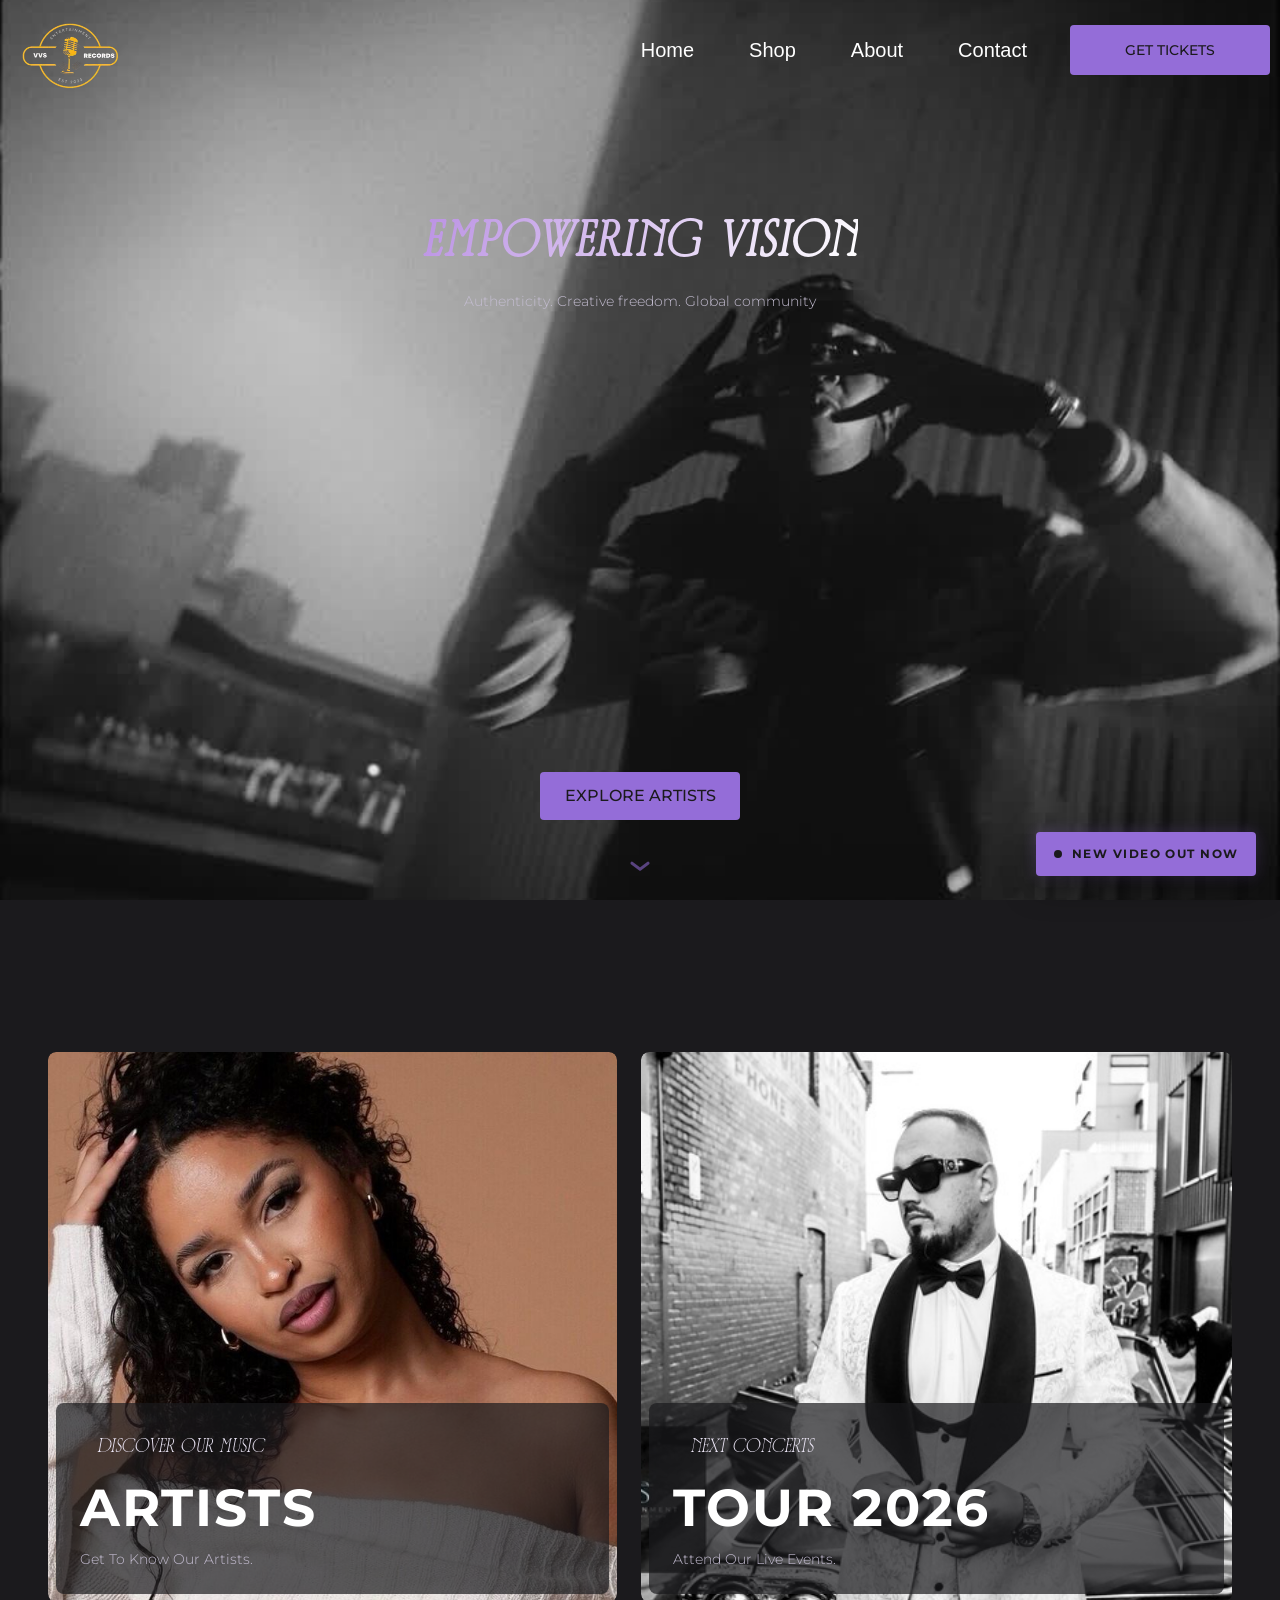
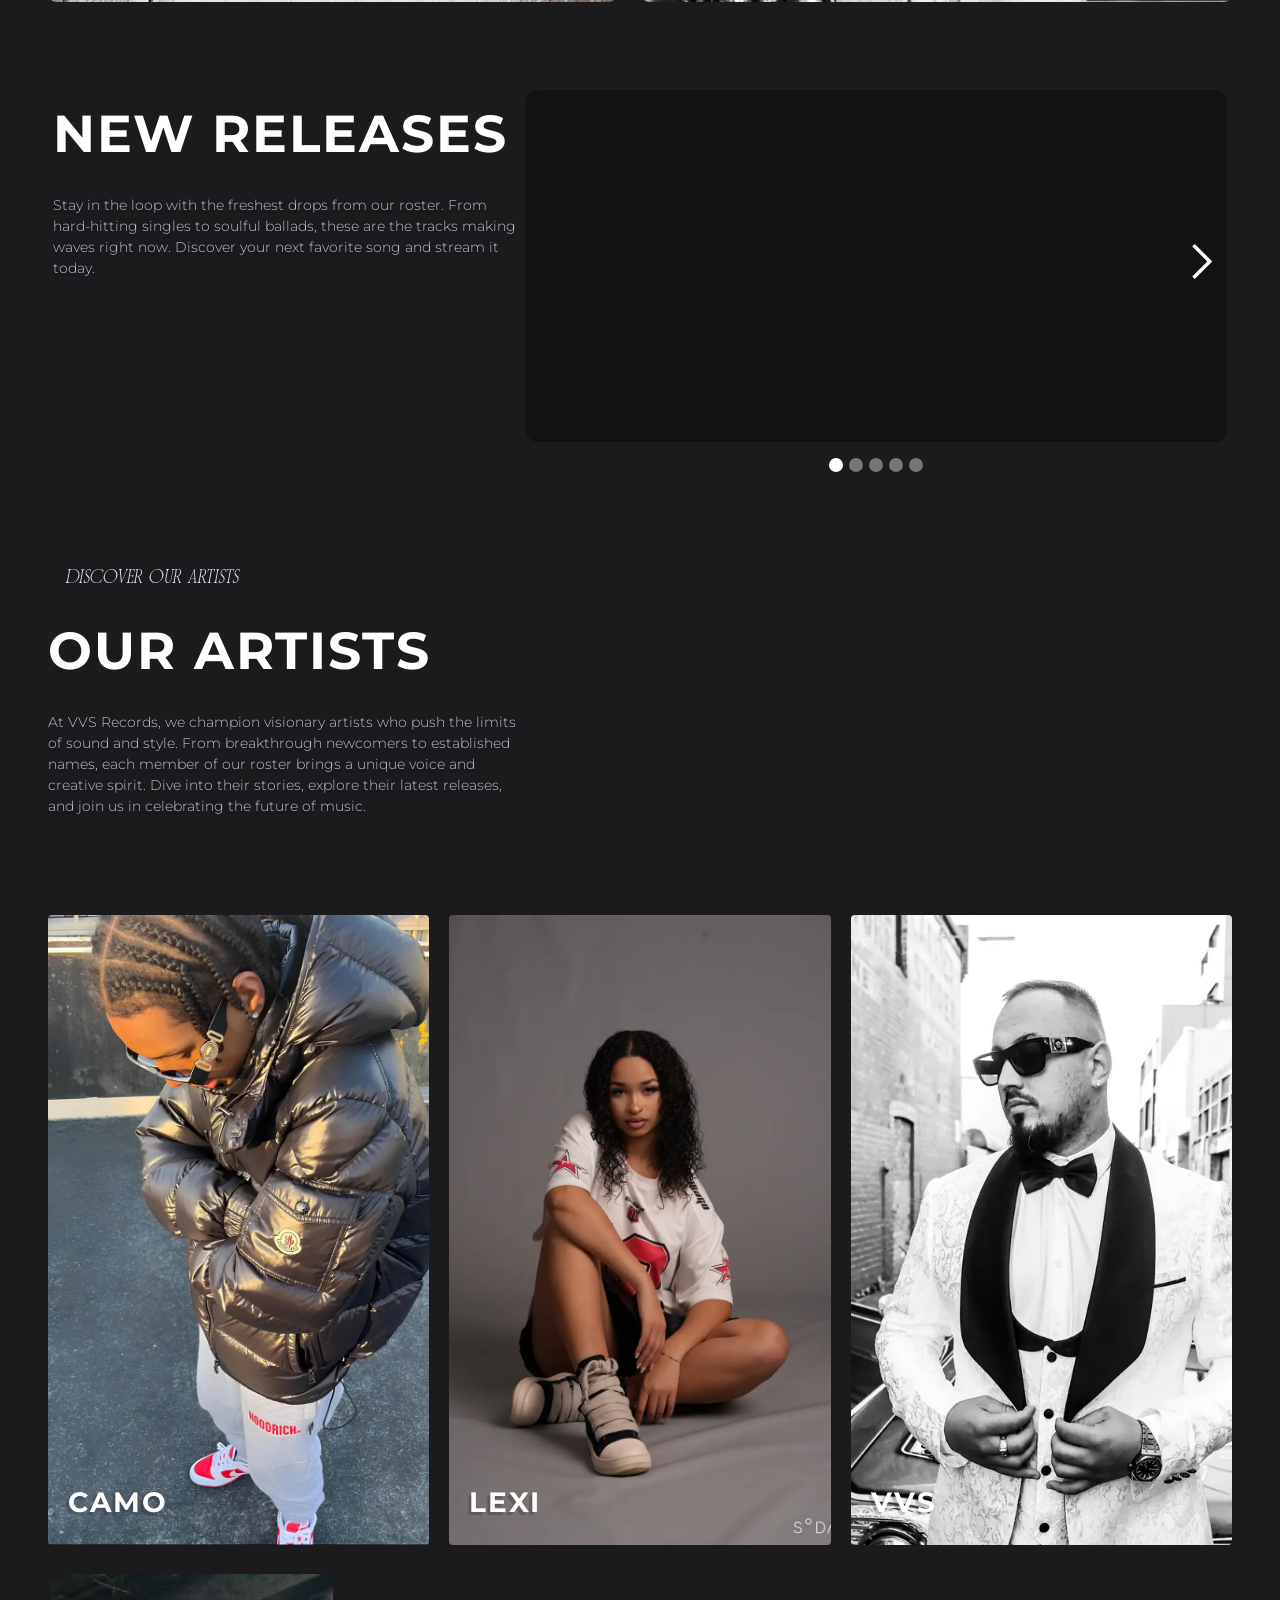
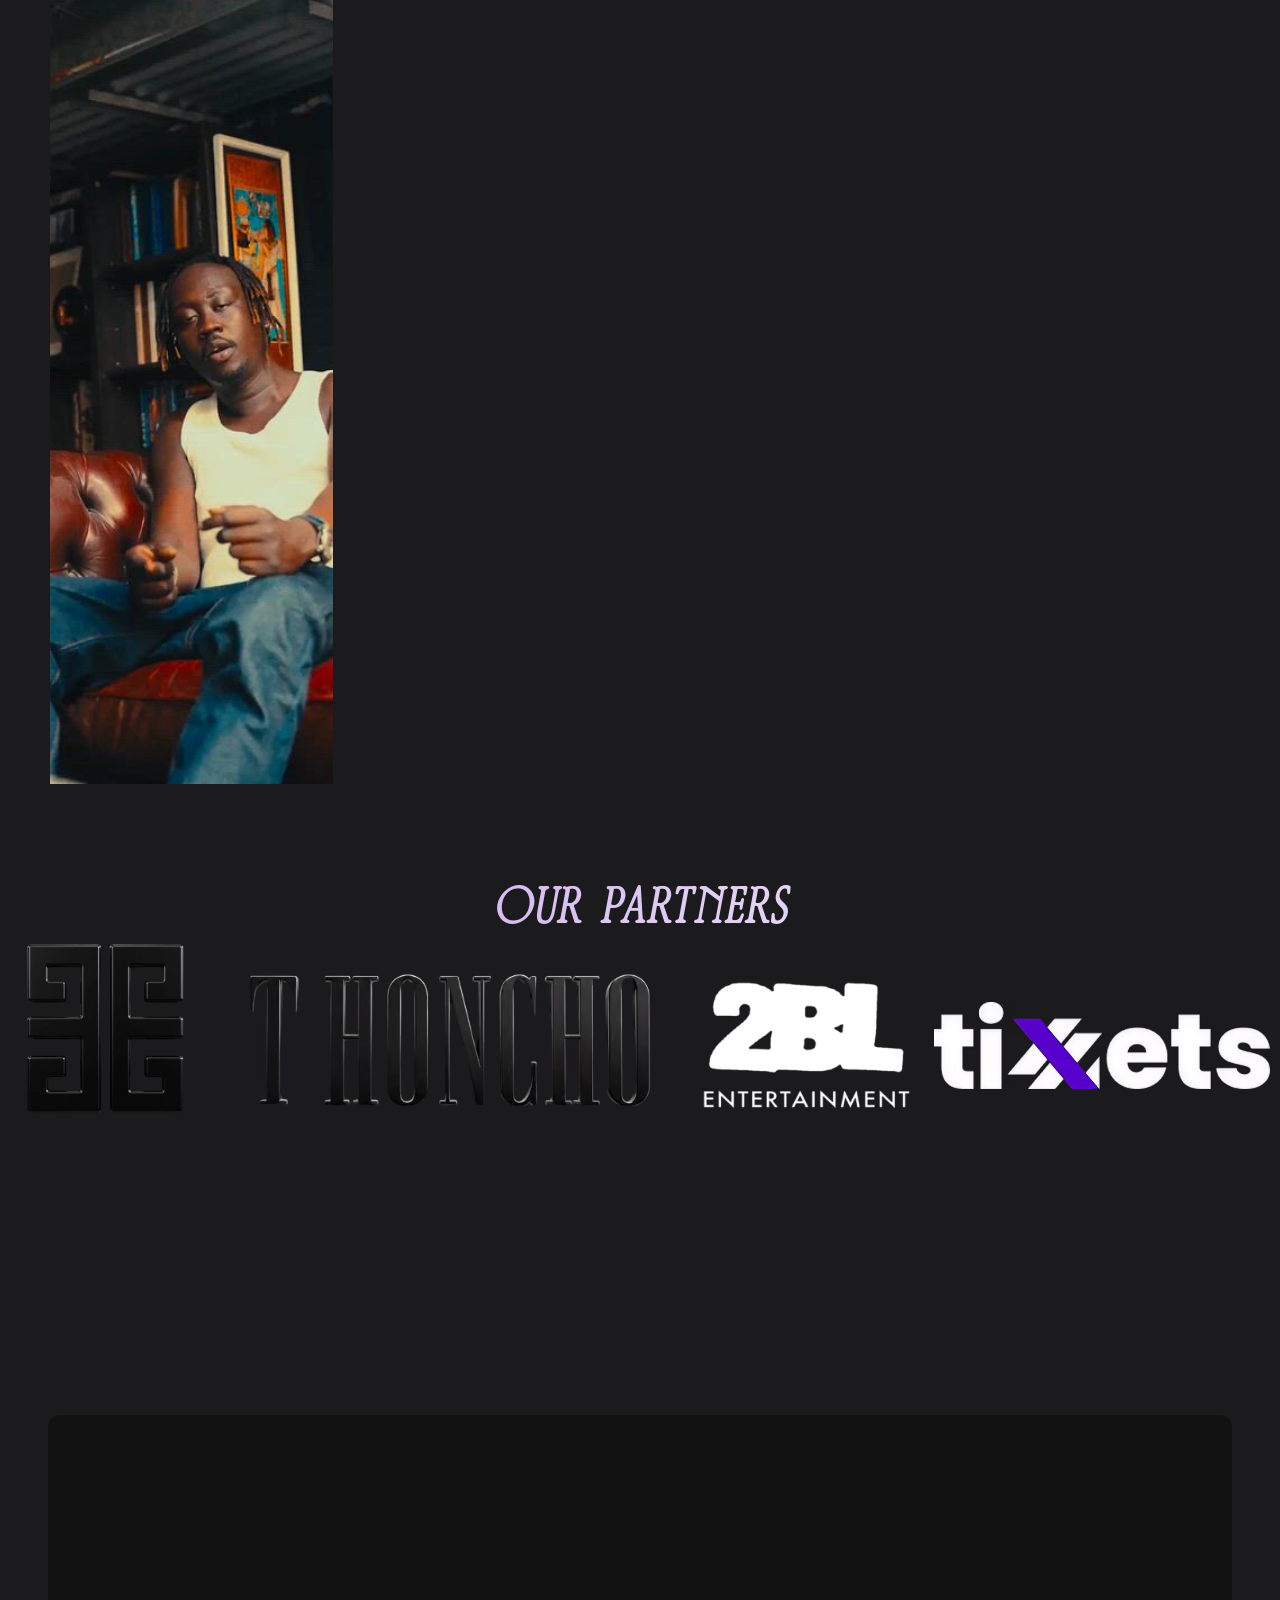
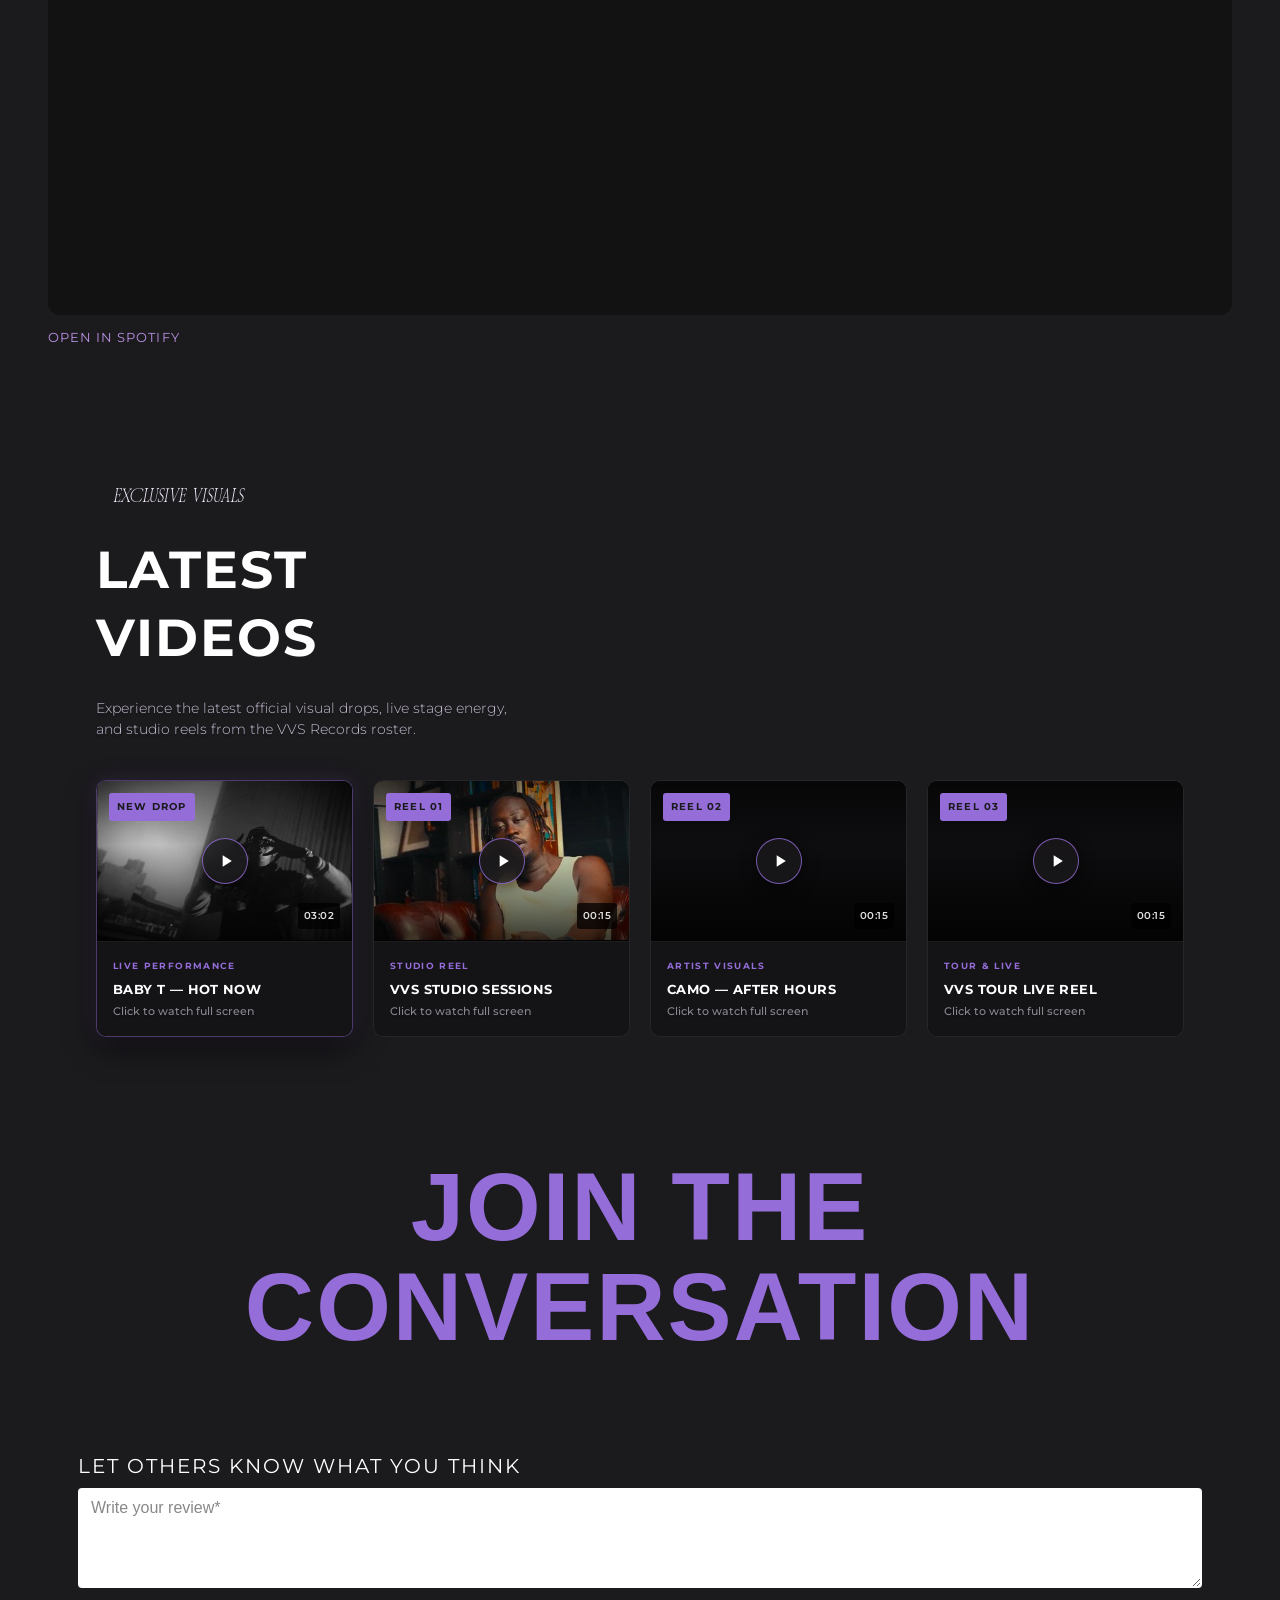
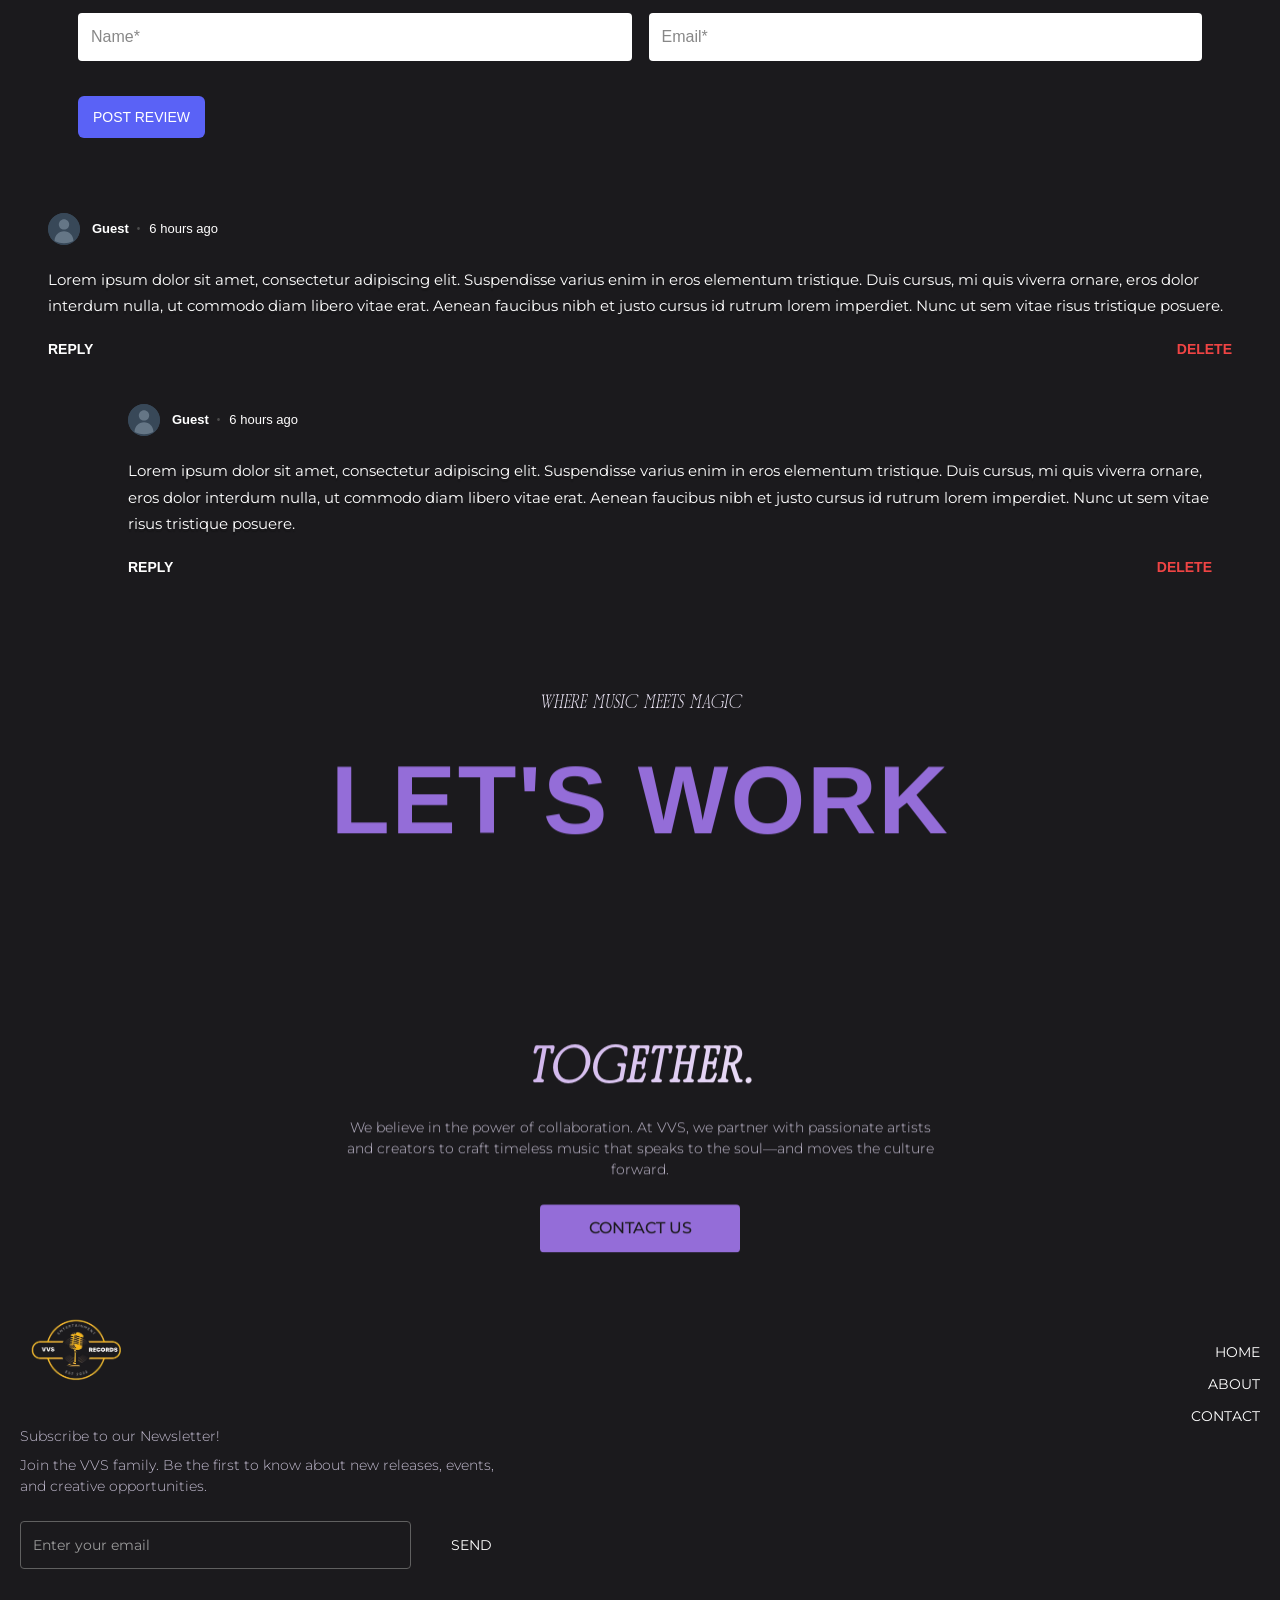
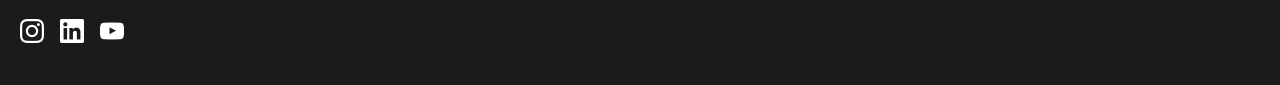
==== commit 47d06904: "update" ====
--- a/index.html
+++ b/index.html
@@ -1,5 +1,5 @@
-<!DOCTYPE html><!-- Handled by Exflow.site --><html data-wf-page="6813578728cd06c285b9a274" data-wf-site="6813578628cd06c285b9a201" lang="en"><head><meta charset="utf-8"/><link href="https://cdn.prod.website-files.com" rel="preconnect" /><title>VVS Enterprises</title><meta content="Discover and explore top music artists, their latest tracks, videos, and social links all in one place. Powered by VVS Enterprises." name="description"/><meta content="VVS Enterprises" property="og:title"/><meta content="Discover and explore top music artists, their latest tracks, videos, and social links all in one place. Powered by VVS Enterprises." property="og:description"/><meta content="VVS Enterprises" name="twitter:title"/><meta content="Discover and explore top music artists, their latest tracks, videos, and social links all in one place. Powered by VVS Enterprises." name="twitter:description"/><meta property="og:type" content="website"/><meta content="summary_large_image" name="twitter:card"/><meta content="width=device-width, initial-scale=1" name="viewport"/><meta content="Webflow" name="generator"/><link href="css/vvs-enterprises.webflow.shared.4eed130ae.css" rel="stylesheet" type="text/css"  /><style>.block-product[data-bg]{background-image:none;background-color:#1b1a1d;background-size:cover;background-position:center}video.js-lazy-video{background-color:#1b1a1d}iframe[data-embed]{width:100%;min-height:352px;background:#121212;border:0;border-radius:12px}.spotify-embed{position:relative;width:100%}.spotify-embed iframe{display:block;width:100%;min-height:352px;border:0;border-radius:12px;background:#121212}.spotify-fallback{display:inline-flex;margin-top:12px;color:#bb92e4;font-family:Montserrat,sans-serif;font-size:13px;letter-spacing:.08em;text-transform:uppercase;text-decoration:none}.spotify-fallback:hover{color:#fff}.slider.w-slider{height:auto;min-height:420px;background:transparent}.slider .w-slider-mask{height:352px;overflow:hidden}.slider .w-slider-nav{position:relative;inset:auto;height:auto;padding:16px 0 0;z-index:1}.slider .w-slider-arrow-left,.slider .w-slider-arrow-right{inset:auto;top:150px;width:44px;height:44px;z-index:3}.slider .w-slider-arrow-left{left:4px;right:auto}.slider .w-slider-arrow-right{right:4px;left:auto}.new-video-float{position:fixed;right:24px;bottom:24px;z-index:2000;display:flex;align-items:center;gap:10px;background:#946dd8;color:#1b1a1d;text-decoration:none;border-radius:4px;padding:12px 18px;font-family:Montserrat,sans-serif;font-size:12px;font-weight:700;letter-spacing:.12em;text-transform:uppercase;box-shadow:0 10px 30px rgba(0,0,0,0.5),0 0 15px rgba(148,109,216,0.3);cursor:pointer;touch-action:manipulation;-webkit-tap-highlight-color:transparent;user-select:none;-webkit-user-select:none;transition:background-color .15s ease,color .15s ease,transform .15s ease,box-shadow .15s ease,opacity .25s ease;will-change:transform,opacity}.new-video-float:hover{background:#ffffff;color:#1b1a1d;transform:translateY(-2px);box-shadow:0 14px 40px rgba(0,0,0,0.6),0 0 25px rgba(148,109,216,0.5)}.new-video-float:active{transform:scale(0.94) translateY(0);background:#b08deb;box-shadow:0 4px 12px rgba(0,0,0,0.4)}.new-video-float.is-hidden{opacity:0;pointer-events:none;transform:translateY(14px)}.new-video-float-dot{width:8px;height:8px;border-radius:50%;background:#1b1a1d;box-shadow:0 0 0 0 rgba(27,26,29,0.6);animation:new-video-pulse 1.6s ease-out infinite;pointer-events:none}@keyframes new-video-pulse{0%{box-shadow:0 0 0 0 rgba(27,26,29,0.5)}70%{box-shadow:0 0 0 8px rgba(27,26,29,0)}100%{box-shadow:0 0 0 0 rgba(27,26,29,0)}}.page-video-section{padding:72px 48px;width:100%}#latest-video{scroll-margin-top:80px;width:100%}.vvs-video-grid{display:grid;grid-template-columns:repeat(4,1fr);gap:20px;margin-top:36px;width:100%}.vvs-video-card{position:relative;background:#141316;border-radius:10px;border:1px solid rgba(255,255,255,0.08);overflow:hidden;display:flex;flex-direction:column;cursor:pointer;touch-action:manipulation;-webkit-tap-highlight-color:transparent;user-select:none;-webkit-user-select:none;transition:transform .25s cubic-bezier(.215,.61,.355,1),border-color .25s ease,box-shadow .25s ease}.vvs-video-card:hover{transform:translateY(-6px);border-color:rgba(148,109,216,0.7);box-shadow:0 20px 40px rgba(0,0,0,0.7),0 0 25px rgba(148,109,216,0.25)}.vvs-video-card:active{transform:scale(0.97)}.vvs-video-card.is-featured{border-color:rgba(148,109,216,0.45);box-shadow:0 12px 30px rgba(0,0,0,0.55),0 0 20px rgba(148,109,216,0.2)}.vvs-video-preview-wrap{position:relative;width:100%;aspect-ratio:16/10;background:#0a090b;overflow:hidden}.vvs-video-preview-wrap video{position:absolute;inset:0;width:100%;height:100%;object-fit:cover;background:#0d0c0e;transition:transform .4s ease}.vvs-video-card:hover .vvs-video-preview-wrap video{transform:scale(1.06)}.vvs-video-overlay{position:absolute;inset:0;display:flex;flex-direction:column;justify-content:space-between;padding:12px;background:linear-gradient(180deg,rgba(0,0,0,0.45) 0%,rgba(0,0,0,0) 40%,rgba(0,0,0,0.75) 100%);pointer-events:none}.vvs-card-badge{align-self:flex-start;background:#946dd8;color:#1b1a1d;font-family:Montserrat,sans-serif;font-size:10px;font-weight:700;letter-spacing:.12em;text-transform:uppercase;padding:4px 8px;border-radius:3px}.vvs-play-btn{position:absolute;top:50%;left:50%;transform:translate(-50%,-50%);width:46px;height:46px;border-radius:50%;background:rgba(27,26,29,0.75);border:1.5px solid rgba(148,109,216,0.8);color:#fff;display:flex;align-items:center;justify-content:center;backdrop-filter:blur(8px);-webkit-backdrop-filter:blur(8px);transition:transform .2s ease,background-color .2s ease,box-shadow .2s ease;box-shadow:0 4px 15px rgba(0,0,0,0.5);pointer-events:none}.vvs-play-btn svg{margin-left:2px}.vvs-video-card:hover .vvs-play-btn{transform:translate(-50%,-50%) scale(1.15);background:#946dd8;color:#1b1a1d;border-color:#946dd8;box-shadow:0 0 25px rgba(148,109,216,0.9)}.vvs-duration-badge{align-self:flex-end;background:rgba(0,0,0,0.75);color:#e0e0e0;font-family:Montserrat,sans-serif;font-size:10px;font-weight:600;padding:3px 6px;border-radius:3px;letter-spacing:.05em}.vvs-video-info{padding:14px 16px 16px;display:flex;flex-direction:column;gap:5px;background:#141316;border-top:1px solid rgba(255,255,255,0.04);flex-grow:1}.vvs-video-tag{font-family:Montserrat,sans-serif;font-size:9px;font-weight:700;color:#946dd8;letter-spacing:.15em;text-transform:uppercase}.vvs-video-card-title{font-family:Montserrat,sans-serif;font-size:13px;font-weight:700;color:#fff;line-height:1.35;margin:0;text-transform:uppercase;letter-spacing:.03em}.vvs-video-card-sub{font-family:Montserrat,sans-serif;font-size:11px;color:#8a8890;margin:0}.vvs-modal{position:fixed;inset:0;z-index:3000;display:flex;align-items:center;justify-content:center;padding:20px;opacity:0;pointer-events:none;transition:opacity .25s ease}.vvs-modal.is-open{opacity:1;pointer-events:auto}.vvs-modal-backdrop{position:absolute;inset:0;background:rgba(8,7,10,0.92);backdrop-filter:blur(16px);-webkit-backdrop-filter:blur(16px);cursor:pointer}.vvs-modal-container{position:relative;z-index:1;width:100%;max-width:960px;max-height:90vh;background:#131215;border:1px solid rgba(148,109,216,0.3);border-radius:12px;box-shadow:0 30px 80px rgba(0,0,0,0.85),0 0 40px rgba(148,109,216,0.2);overflow:hidden;display:flex;flex-direction:column;transform:scale(0.95);transition:transform .25s cubic-bezier(.215,.61,.355,1)}.vvs-modal.is-open .vvs-modal-container{transform:scale(1)}.vvs-modal-header{display:flex;align-items:center;justify-content:space-between;padding:14px 20px;background:#161519;border-bottom:1px solid rgba(255,255,255,0.06)}.vvs-modal-title-group{display:flex;align-items:center;gap:10px}.vvs-modal-badge{background:#946dd8;color:#1b1a1d;font-family:Montserrat,sans-serif;font-size:10px;font-weight:700;letter-spacing:.1em;text-transform:uppercase;padding:3px 7px;border-radius:3px}.vvs-modal-title{font-family:Montserrat,sans-serif;font-size:14px;font-weight:700;color:#fff;margin:0;letter-spacing:.05em;text-transform:uppercase}.vvs-modal-close{background:rgba(255,255,255,0.06);border:1px solid rgba(255,255,255,0.1);color:#fff;width:34px;height:34px;border-radius:50%;display:flex;align-items:center;justify-content:center;cursor:pointer;transition:background-color .2s,color .2s,transform .2s}.vvs-modal-close:hover{background:#946dd8;color:#1b1a1d;transform:rotate(90deg)}.vvs-modal-body{position:relative;width:100%;background:#000;flex:1;min-height:0;display:flex;align-items:center;justify-content:center}.vvs-modal-player-wrap{position:relative;width:100%;padding-top:56.25%;background:#000}.vvs-modal-player-wrap video{position:absolute;inset:0;width:100%;height:100%;border:0;object-fit:contain;background:#000}.vvs-modal-footer{display:flex;align-items:center;justify-content:space-between;padding:12px 20px;background:#161519;border-top:1px solid rgba(255,255,255,0.06);gap:16px}.vvs-modal-desc{font-family:Montserrat,sans-serif;font-size:12px;color:#9c99a4;margin:0}.vvs-modal-action-btn{display:inline-flex;align-items:center;gap:6px;background:transparent;color:#bb92e4;border:1px solid rgba(148,109,216,0.3);padding:6px 14px;border-radius:4px;font-family:Montserrat,sans-serif;font-size:11px;font-weight:700;text-transform:uppercase;letter-spacing:.08em;text-decoration:none;transition:background-color .2s,color .2s}.vvs-modal-action-btn:hover{background:#946dd8;color:#1b1a1d;border-color:#946dd8}@media screen and (max-width:1024px){.vvs-video-grid{grid-template-columns:repeat(2,1fr);gap:16px}.page-video-section{padding:56px 28px}}@media screen and (max-width:640px){.vvs-video-grid{grid-template-columns:1fr;gap:16px}.page-video-section{padding:40px 16px}.vvs-modal{padding:10px}.vvs-modal-footer{flex-direction:column;align-items:flex-start;gap:10px}}@media (min-width:992px) {html.w-mod-js:not(.w-mod-ix) [data-w-id="0b769b0d-0298-23a3-3000-9102dbe75598"] {width:100%;height:0px;}html.w-mod-js:not(.w-mod-ix) [data-w-id="c04f792a-6f06-3bf4-e684-cd26d29c5497"] {width:100%;height:0px;}html.w-mod-js:not(.w-mod-ix) [data-w-id="0d06d823-144d-419e-7f09-ec1f3871921a"] {width:100%;height:0px;}html.w-mod-js:not(.w-mod-ix) [data-w-id="8805908a-2048-f45b-5406-957e91d7fc41"] {width:100%;height:0px;}html.w-mod-js:not(.w-mod-ix) [data-w-id="8805908a-2048-f45b-5406-957e91d7fc44"] {width:100%;height:0px;}}</style><link href="https://fonts.googleapis.com" rel="preconnect"/><link href="https://fonts.gstatic.com" rel="preconnect" crossorigin/><link href="https://fonts.googleapis.com/css2?family=Montserrat:ital,wght@0,300;0,400;0,500;0,600;0,700;1,400&display=swap" rel="stylesheet"/><link rel="preload" as="image" href="images/0804-20-281-29-281-29-poster-00001.jpg"/><link rel="preload" as="image" href="images/logo-vvs-opt.webp" type="image/webp"/><script type="text/javascript">!function(o,c){var n=c.documentElement,t=" w-mod-";n.className+=t+"js",("ontouchstart"in o||o.DocumentTouch&&c instanceof DocumentTouch)&&(n.className+=t+"touch")}(window,document);</script><link href="images/favicon.png" rel="shortcut icon" type="image/x-icon"/><link href="images/app-icon.png" rel="apple-touch-icon"/><script type="text/javascript">window.__WEBFLOW_CURRENCY_SETTINGS = {"currencyCode":"USD","symbol":"$","decimal":".","fractionDigits":2,"group":",","template":"{{wf {\"path\":\"symbol\",\"type\":\"PlainText\"} }} {{wf {\"path\":\"amount\",\"type\":\"CommercePrice\"} }} {{wf {\"path\":\"currencyCode\",\"type\":\"PlainText\"} }}","hideDecimalForWholeNumbers":false};</script></head><body class="body"><a href="#latest-video" class="new-video-float" aria-label="New video out now"><span class="new-video-float-dot"></span><span>New video out now</span></a><div data-animation="default" data-collapse="medium" data-duration="400" data-easing="ease" data-easing2="ease" role="banner" class="navbar-3 w-nav"><a href="/" aria-current="page" class="w-nav-brand w--current"><img width="120" height="112" alt="VVS Enterprises" src="images/logo-vvs-opt.webp" loading="eager" fetchpriority="high" decoding="async"/></a><nav role="navigation" class="nav-menu-3 w-nav-menu"><a data-w-id="9602bd85-179f-0a59-e83d-1263bef23c50" href="/" aria-current="page" class="link-block-6 w-inline-block w--current"><div class="text-block-11">Home<br/></div><div class="underline"></div></a><a data-w-id="c1b45681-e389-7df9-7e55-9ab17b62051b" href="https://pf1h8h-1e.myshopify.com" target="_blank" class="link-block-6 w-inline-block"><div class="text-block-11">Shop</div><div class="underline"></div></a><a data-w-id="9602bd85-179f-0a59-e83d-1263bef23c55" href="/about" class="link-block-6 w-inline-block"><div class="text-block-11">About<br/></div><div class="underline"></div></a><a data-w-id="9602bd85-179f-0a59-e83d-1263bef23c5a" href="/contact" class="link-block-6 w-inline-block"><div class="text-block-11">Contact<br/></div><div class="underline"></div></a><a data-w-id="bb174422-6cc3-1784-20ec-049957ddc023" href="https://tixxets.com/organization-profile/1667bbfb-725e-4b01-aa15-7da4264ebd02" target="_blank" class="button-cta navigation getbutton w-inline-block"><div data-w-id="bb174422-6cc3-1784-20ec-049957ddc024" class="text-button-color">GET TICKETS</div><div class="effect-circle"></div></a></nav><div id="menu-trigger" class="menu-button-3 w-nav-button"><div class="icon-2 w-icon-nav-menu"></div></div></div><section class="section-4"><div class="w-layout-blockcontainer container-6 w-container"><div data-poster-url="images/0804-20-281-29-281-29-poster-00001.jpg" data-video-urls="images/0804-20-281-29-281-29-transcode.mp4,images/0804-20-281-29-281-29-transcode.webm" data-autoplay="true" data-loop="true" data-wf-ignore="true" class="background-video-3 w-background-video w-background-video-atom"><video id="bff849a7-6bcd-5b7c-d946-86e215fb96eb-video" class="js-hero-video" loop="" muted="" playsinline="" preload="none" poster="images/0804-20-281-29-281-29-poster-00001.jpg" style="background-image:url(&quot;images/0804-20-281-29-281-29-poster-00001.jpg&quot;)" data-wf-ignore="true" data-object-fit="cover"><source src="images/0804-20-281-29-281-29-transcode.mp4" type="video/mp4" data-wf-ignore="true"/></video></div><div data-w-id="8bbe1696-67af-5bdb-7fdb-99c131ce6b81" class="contentwrapper-hero"><div class="fix-hightbox"><div data-w-id="c04f792a-6f06-3bf4-e684-cd26d29c5497" class="wrapper-title bottom-title"><h1 class="heading1_hero"><span class="text-span">Empowering Vision</span></h1><div class="content-wrapper-paragraph"><div class="paragraph maxwidth-500px">Authenticity. Creative freedom. Global community</div></div></div></div><div class="div-block-17"><a href="#Music" class="button-primary inverted w-button">Explore Artists</a><div class="scroll-down-arrows" data-w-id="8f4cf659-35e6-b0a7-c20c-3e270f8b1f33" data-animation-type="lottie" data-src="js/4d005b5711aa42ffad72513329aa83a0.json" data-loop="1" data-direction="1" data-autoplay="1" data-is-ix2-target="0" data-renderer="svg" data-default-duration="2" data-duration="0" data-loading="eager"></div></div></div></div></section><section class="artists-profile hero-home"><div class="w-layout-blockcontainer container hero-home w-container"><div class="blog-cardshero"><a href="#" class="card-link-hero fadein w-inline-block"><div class="content-card-hero"><div class="label-intro">discover our music</div><h2 class="title-maincta">artists</h2><div class="paragraph">Get To Know Our Artists.</div></div><img src="images/img_8188-20-1-20-1-.jpeg" loading="lazy" sizes="(max-width: 767px) 100vw, (max-width: 991px) 728px, 940px" srcset="images/img_8188-20-1-20-1-p-500.jpeg 500w, images/img_8188-20-1-20-1-p-800.jpeg 800w, images/img_8188-20-1-20-1-p-1080.jpeg 1080w, images/img_8188-20-1-20-1-.jpeg 1280w" alt="a picture of music artist lexi" class="layer-image" decoding="async"/></a><a href="#Tours" class="card-link-hero right-card fadein w-inline-block"><div class="content-card-hero"><div class="label-intro">next concerts</div><h2 class="title-maincta">TOUR 2025</h2><div class="paragraph">Attend Our Live Events.</div></div><img src="images/whatsapp-20image-202025-05-25-20at-2017.49.05_3a57664d-202-20-2-.jpg" loading="lazy" sizes="(max-width: 600px) 100vw, 600px" srcset="images/whatsapp-20image-202025-05-25-20at-2017.49.05_3a57664d-202-20-2-p-500.jpg 500w, images/whatsapp-20image-202025-05-25-20at-2017.49.05_3a57664d-202-20-2-.jpg 600w" alt="Picture of music artist
-" class="layer-image"/></a></div></div></section><section class="artists-profile hero-home"><div class="w-layout-blockcontainer container hero-home slider-section w-container"><div class="content-wrapper shop fadein"><div class="wrapper-title-music"><h2 class="heading-2 _50">new releases</h2></div><div class="paragraph-wrapper"><p class="paragraph maxwidth-700px">Stay in the loop with the freshest drops from our roster. From hard-hitting singles to soulful ballads, these are the tracks making waves right now. Discover your next favorite song and stream it today.</p></div></div><div data-delay="10000" data-animation="slide" class="slider w-slider" data-autoplay="false" data-easing="ease" data-hide-arrows="true" data-disable-swipe="false" data-autoplay-limit="0" data-nav-spacing="3" data-duration="500" data-infinite="true"><div class="w-slider-mask"><div class="w-slide"><div><div class="w-embed w-iframe"><iframe data-testid="embed-iframe" style="border-radius:12px" data-embed="https://open.spotify.com/embed/track/0CrSvud3yPYkp3C8h5EtEh?utm_source=generator&si=28a5640e946244ed" width="100%" height="352" frameBorder="0" allowfullscreen="" allow="autoplay; clipboard-write; encrypted-media; fullscreen; picture-in-picture; web-share" referrerpolicy="strict-origin-when-cross-origin" loading="lazy"></iframe></div></div></div><div class="w-slide"><div><div class="w-embed w-iframe"><iframe data-testid="embed-iframe" style="border-radius:12px" data-embed="https://open.spotify.com/embed/track/6qdx0ak1mrdugNXw9XcPgJ?utm_source=generator" width="100%" height="352" frameBorder="0" allowfullscreen="" allow="autoplay; clipboard-write; encrypted-media; fullscreen; picture-in-picture; web-share" referrerpolicy="strict-origin-when-cross-origin" loading="lazy"></iframe></div></div></div><div class="w-slide"><div><div class="w-embed w-iframe"><iframe data-testid="embed-iframe" style="border-radius:12px" data-embed="https://open.spotify.com/embed/track/66d7Efk8ly9oqHL8ByCBTI?utm_source=generator" width="100%" height="352" frameBorder="0" allowfullscreen="" allow="autoplay; clipboard-write; encrypted-media; fullscreen; picture-in-picture; web-share" referrerpolicy="strict-origin-when-cross-origin" loading="lazy"></iframe></div></div></div><div class="w-slide"><div><div class="w-embed w-iframe"><iframe data-testid="embed-iframe" style="border-radius:12px" data-embed="https://open.spotify.com/embed/track/695piUqdrYO0czI01C5suK?utm_source=generator" width="100%" height="352" frameBorder="0" allowfullscreen="" allow="autoplay; clipboard-write; encrypted-media; fullscreen; picture-in-picture; web-share" referrerpolicy="strict-origin-when-cross-origin" loading="lazy"></iframe></div></div></div><div class="w-slide"><div><div class="w-embed w-iframe"><iframe data-testid="embed-iframe" style="border-radius:12px" data-embed="https://open.spotify.com/embed/track/7lgx1P2lliKlwpxofrPSkP?utm_source=generator" width="100%" height="352" frameBorder="0" allowfullscreen="" allow="autoplay; clipboard-write; encrypted-media; fullscreen; picture-in-picture; web-share" referrerpolicy="strict-origin-when-cross-origin" loading="lazy"></iframe></div></div></div></div><div class="left-arrow w-slider-arrow-left"><div class="w-icon-slider-left"></div></div><div class="right-arrow w-slider-arrow-right"><div class="w-icon-slider-right"></div></div><div class="w-slider-nav w-round"></div></div></div></section><section id="Music" class="artists-profile shop"><div class="w-layout-blockcontainer container shop w-container"><div class="content-wrapper shop fadein"><div class="wrapper-title-music"><div class="label-intro">discover our artists</div><h2 class="heading-2 _50">OUR ARTISTS</h2></div><div class="paragraph-wrapper"><p class="paragraph maxwidth-700px">At VVS Records, we champion visionary artists who push the limits of sound and style. From breakthrough newcomers to established names, each member of our roster brings a unique voice and creative spirit. Dive into their stories, explore their latest releases, and join us in celebrating the future of music.</p></div></div><div class="collection-wrapper-product w-dyn-list"><div role="list" class="collection-list-2 w-dyn-items w-row"><div role="listitem" class="collection-item-4 w-dyn-item w-col w-col-4"><a data-bg="images/camo-opt.webp" href="#" class="block-product w-inline-block"><div class="artist-card"><div class="artists-details"><h2 class="title-artist">Camo</h2></div></div></a></div><div role="listitem" class="collection-item-4 w-dyn-item w-col w-col-4"><a data-bg="images/img_2374-opt.webp" href="#" class="block-product w-inline-block"><div class="artist-card"><div class="artists-details"><h2 class="title-artist">Lexi</h2></div></div></a></div><div role="listitem" class="collection-item-4 w-dyn-item w-col w-col-4"><a data-bg="images/vvs-20impala-20straight-20shot-opt.webp" href="#" class="block-product w-inline-block"><div class="artist-card"><div class="artists-details"><h2 class="title-artist">VVS</h2></div></div></a></div></div></div><div class="div-block-16"></div></div></section><section class="section-6"><div class="div-block-25"><div data-poster-url="images/reel-201_compressed_poster.0000000.jpg" data-video-urls="images/reel-201_compressed_mp4.mp4,https://cdn.prod.website-files.com/6813578628cd06c285b9a201%2F6a4226473c9d32d27ff64f76_reel%201_compressed_webm.webm" data-autoplay="true" data-loop="true" data-wf-ignore="true" class="background-video-5 w-background-video w-background-video-atom"><video data-poster="images/reel-201_compressed_poster.0000000.jpg" preload="none" class="js-lazy-video" id="0bcf1493-c306-f444-f538-8a06697d1554-video" loop=""  muted="" playsinline="" data-wf-ignore="true" data-object-fit="cover"><source data-src="images/reel-201_compressed_mp4.mp4" type="video/mp4" data-wf-ignore="true"/></video></div></div><div class="div-block-25"><div data-poster-url="https://cdn.prod.website-files.com/6813578628cd06c285b9a201%2F6a422b56e3edcd01fe2e93f2_reel%202%20_compressed_poster.0000000.jpg" data-video-urls="https://cdn.prod.website-files.com/6813578628cd06c285b9a201%2F6a422b56e3edcd01fe2e93f2_reel%202%20_compressed_mp4.mp4,https://cdn.prod.website-files.com/6813578628cd06c285b9a201%2F6a422b56e3edcd01fe2e93f2_reel%202%20_compressed_webm.webm" data-autoplay="true" data-loop="true" data-wf-ignore="true" class="background-video-6 w-background-video w-background-video-atom"><video data-poster="https://cdn.prod.website-files.com/6813578628cd06c285b9a201%2F6a422b56e3edcd01fe2e93f2_reel%202%20_compressed_poster.0000000.jpg" preload="none" class="js-lazy-video" id="219e15ca-a04e-795a-446c-4f7e0c526864-video" loop=""  muted="" playsinline="" data-wf-ignore="true" data-object-fit="cover"><source data-src="https://cdn.prod.website-files.com/6813578628cd06c285b9a201%2F6a422b56e3edcd01fe2e93f2_reel%202%20_compressed_mp4.mp4" data-wf-ignore="true"/></video></div></div><div class="div-block-25"><div data-poster-url="https://cdn.prod.website-files.com/6813578628cd06c285b9a201%2F6a422bd568cb2913d497e570_reel%203_compressed_poster.0000000.jpg" data-video-urls="https://cdn.prod.website-files.com/6813578628cd06c285b9a201%2F6a422bd568cb2913d497e570_reel%203_compressed_mp4.mp4,https://cdn.prod.website-files.com/6813578628cd06c285b9a201%2F6a422bd568cb2913d497e570_reel%203_compressed_webm.webm" data-autoplay="true" data-loop="true" data-wf-ignore="true" class="background-video-7 w-background-video w-background-video-atom"><video data-poster="https://cdn.prod.website-files.com/6813578628cd06c285b9a201%2F6a422bd568cb2913d497e570_reel%203_compressed_poster.0000000.jpg" preload="none" class="js-lazy-video" id="0e13a3a7-ea6d-1294-530d-099064fc021e-video" loop=""  muted="" playsinline="" data-wf-ignore="true" data-object-fit="cover"><source data-src="https://cdn.prod.website-files.com/6813578628cd06c285b9a201%2F6a422bd568cb2913d497e570_reel%203_compressed_mp4.mp4" data-wf-ignore="true"/></video></div></div><div class="div-block-25"><div data-poster-url="https://cdn.prod.website-files.com/6813578628cd06c285b9a201%2F6a422c9cdac234ee4ba2ba73_reel%204_compressed_poster.0000000.jpg" data-video-urls="https://cdn.prod.website-files.com/6813578628cd06c285b9a201%2F6a422c9cdac234ee4ba2ba73_reel%204_compressed_mp4.mp4,https://cdn.prod.website-files.com/6813578628cd06c285b9a201%2F6a422c9cdac234ee4ba2ba73_reel%204_compressed_webm.webm" data-autoplay="true" data-loop="true" data-wf-ignore="true" class="background-video-8 w-background-video w-background-video-atom"><video data-poster="https://cdn.prod.website-files.com/6813578628cd06c285b9a201%2F6a422c9cdac234ee4ba2ba73_reel%204_compressed_poster.0000000.jpg" preload="none" class="js-lazy-video" id="3160d0f7-d6f0-1284-5fd3-c308c841a670-video" loop=""  muted="" playsinline="" data-wf-ignore="true" data-object-fit="cover"><source data-src="https://cdn.prod.website-files.com/6813578628cd06c285b9a201%2F6a422c9cdac234ee4ba2ba73_reel%204_compressed_mp4.mp4" data-wf-ignore="true"/></video></div></div></section><section class="section-7"><h2 class="heading1_hero"><span class="text-span">our partners</span></h2><div class="div-block-26"><div class="div-block-29"><img src="images/whatsapp-20image-202026-07-15-20at-2006.36.28.avif" loading="lazy" width="241" alt=""/></div><div class="div-block-28"><img src="images/whatsapp-20image-202026-07-15-20at-2006.36.28-20copy.avif" loading="lazy" alt=""/></div><div class="div-block-27"><img src="images/2bl-dark.png" loading="lazy" alt=""/></div><div class="div-block-27"><img src="images/upscalemedia-transformed.avif" loading="lazy" width="423" alt=""/></div></div></section><section class="artists-profile hero-home"><div class="w-layout-blockcontainer container hero-home album-section w-container"><div class="content-wrapper shop fadein ablum-section"><div class="wrapper-title-music"><h2 class="heading-2 _50">featured album</h2></div><div class="paragraph-wrapper"><p class="paragraph maxwidth-700px">Stay in the loop with the freshest drops from our roster. From hard-hitting singles to soulful ballads, these are the tracks making waves right now. Discover your next favorite song and stream it today.</p></div></div><div><div class="w-embed w-iframe"><iframe data-testid="embed-iframe" style="border-radius:12px" data-embed="https://open.spotify.com/embed/artist/2DDnzptkIWeVwnGhZl3e5W?utm_source=generator" width="100%" height="500" frameBorder="0" allowfullscreen="" allow="autoplay; clipboard-write; encrypted-media; fullscreen; picture-in-picture; web-share" referrerpolicy="strict-origin-when-cross-origin" loading="lazy"></iframe></div></div></div></section><section id="Videos" class="artists-profile videos page-video-section"><div id="latest-video" class="w-layout-blockcontainer container shop w-container"><div class="content-wrapper shop fadein"><div class="wrapper-title-music"><div class="label-intro">exclusive visuals</div><h2 class="heading-2 _50">Latest Videos</h2></div><div class="paragraph-wrapper"><p class="paragraph maxwidth-700px">Experience the latest official visual drops, live stage energy, and studio reels from the VVS Records roster.</p></div></div><div class="vvs-video-grid"><div class="vvs-video-card is-featured" data-video-title="BABY T — HOT NOW (LALA)" data-video-desc="Official live performance visual drop recorded live on stage." data-video-src="Videos/latest-video.mp4" data-video-type="video/mp4" data-yt-url="https://www.youtube.com/watch?v=vE5lNC5GrDs" data-badge="NEW DROP"><div class="vvs-video-preview-wrap"><video class="vvs-reel-preview" muted loop playsinline preload="metadata" poster="images/0804-20-281-29-281-29-poster-00001.jpg"><source src="Videos/latest-video.mp4" type="video/mp4"/></video><div class="vvs-video-overlay"><span class="vvs-card-badge">NEW DROP</span><button class="vvs-play-btn" type="button" aria-label="Play Baby T - HOT NOW"><svg viewBox="0 0 24 24" width="20" height="20" fill="currentColor"><path d="M8 5v14l11-7z"/></svg></button><span class="vvs-duration-badge">03:02</span></div></div><div class="vvs-video-info"><div class="vvs-video-tag">LIVE PERFORMANCE</div><h3 class="vvs-video-card-title">BABY T — HOT NOW</h3><p class="vvs-video-card-sub">Click to watch full screen</p></div></div><div class="vvs-video-card" data-video-title="VVS — STUDIO SESSIONS" data-video-desc="Behind the sound: night drives and creative studio sessions at VVS HQ." data-video-src="images/reel-201_compressed_mp4.mp4" data-video-type="video/mp4" data-badge="REEL 01"><div class="vvs-video-preview-wrap"><video class="vvs-reel-preview js-vvs-preview" muted loop playsinline preload="none" data-src="images/reel-201_compressed_mp4.mp4" poster="images/reel-201_compressed_poster.0000000.jpg"><source data-src="images/reel-201_compressed_mp4.mp4" type="video/mp4"/></video><div class="vvs-video-overlay"><span class="vvs-card-badge">REEL 01</span><button class="vvs-play-btn" type="button" aria-label="Play Studio Sessions"><svg viewBox="0 0 24 24" width="20" height="20" fill="currentColor"><path d="M8 5v14l11-7z"/></svg></button><span class="vvs-duration-badge">00:15</span></div></div><div class="vvs-video-info"><div class="vvs-video-tag">STUDIO REEL</div><h3 class="vvs-video-card-title">VVS STUDIO SESSIONS</h3><p class="vvs-video-card-sub">Click to watch full screen</p></div></div><div class="vvs-video-card" data-video-title="CAMO — AFTER HOURS" data-video-desc="Impala cruise and dark visualizer session from Camo." data-video-src="https://cdn.prod.website-files.com/6813578628cd06c285b9a201%2F6a422b56e3edcd01fe2e93f2_reel%202%20_compressed_mp4.mp4" data-video-type="video/mp4" data-badge="REEL 02"><div class="vvs-video-preview-wrap"><video class="vvs-reel-preview js-vvs-preview" muted loop playsinline preload="none" data-src="https://cdn.prod.website-files.com/6813578628cd06c285b9a201%2F6a422b56e3edcd01fe2e93f2_reel%202%20_compressed_mp4.mp4" poster="https://cdn.prod.website-files.com/6813578628cd06c285b9a201%2F6a422b56e3edcd01fe2e93f2_reel%202%20_compressed_poster.0000000.jpg"><source data-src="https://cdn.prod.website-files.com/6813578628cd06c285b9a201%2F6a422b56e3edcd01fe2e93f2_reel%202%20_compressed_mp4.mp4" type="video/mp4"/></video><div class="vvs-video-overlay"><span class="vvs-card-badge">REEL 02</span><button class="vvs-play-btn" type="button" aria-label="Play Camo After Hours"><svg viewBox="0 0 24 24" width="20" height="20" fill="currentColor"><path d="M8 5v14l11-7z"/></svg></button><span class="vvs-duration-badge">00:15</span></div></div><div class="vvs-video-info"><div class="vvs-video-tag">ARTIST VISUALS</div><h3 class="vvs-video-card-title">CAMO — AFTER HOURS</h3><p class="vvs-video-card-sub">Click to watch full screen</p></div></div><div class="vvs-video-card" data-video-title="VVS TOUR — BACKSTAGE & LIVE" data-video-desc="High-energy live crowds and backstage moments on tour." data-video-src="https://cdn.prod.website-files.com/6813578628cd06c285b9a201%2F6a422bd568cb2913d497e570_reel%203_compressed_mp4.mp4" data-video-type="video/mp4" data-badge="REEL 03"><div class="vvs-video-preview-wrap"><video class="vvs-reel-preview js-vvs-preview" muted loop playsinline preload="none" data-src="https://cdn.prod.website-files.com/6813578628cd06c285b9a201%2F6a422bd568cb2913d497e570_reel%203_compressed_mp4.mp4" poster="https://cdn.prod.website-files.com/6813578628cd06c285b9a201%2F6a422bd568cb2913d497e570_reel%203_compressed_poster.0000000.jpg"><source data-src="https://cdn.prod.website-files.com/6813578628cd06c285b9a201%2F6a422bd568cb2913d497e570_reel%203_compressed_mp4.mp4" type="video/mp4"/></video><div class="vvs-video-overlay"><span class="vvs-card-badge">REEL 03</span><button class="vvs-play-btn" type="button" aria-label="Play Tour Reel"><svg viewBox="0 0 24 24" width="20" height="20" fill="currentColor"><path d="M8 5v14l11-7z"/></svg></button><span class="vvs-duration-badge">00:15</span></div></div><div class="vvs-video-info"><div class="vvs-video-tag">TOUR & LIVE</div><h3 class="vvs-video-card-title">VVS TOUR LIVE REEL</h3><p class="vvs-video-card-sub">Click to watch full screen</p></div></div></div></div></section><section id="Sponsors" class="artists-profile sponsors"></section><section class="artists-profile events"><div class="w-layout-blockcontainer container cta-contact w-container"><div data-w-id="8b5f645d-24c4-384b-65ff-f9fd351a130c" class="contentwrapper-hero"><div class="div-block-24"><h2 class="heading1_hero">Join the Conversation</h2></div><div class="social-reviews-wrapper"><div class="social-reviews-main-copy"><div class="soc-reviews-form-div"><h3 class="soc-reviews-prompt">Let others know what you think</h3><div class="soc-reviews-form w-form"><form id="wf-form-Comment-Form" name="wf-form-Comment-Form" data-name="Comment Form" method="get" data-wf-page-id="6813578728cd06c285b9a274" data-wf-element-id="b2554e2e-8620-0a7b-897a-920be7892616"><textarea supersparks-comment-input="yvnh4" class="soc-rev-input w-input" maxlength="5000" name="field" data-name="Field" placeholder="Write your review*" id="comment-field" required=""></textarea><div class="soc-rev-guest-div"><input class="soc-rev-guest-input w-input" supersparks-name-input="yvnh4" maxlength="256" name="name-3" data-name="Name 3" placeholder="Name*" type="text" id="name-3"/><input class="soc-rev-guest-input w-input" maxlength="256" name="field-3" data-name="Field 3" placeholder="Email*" type="email" id="field-3" supersparks-email-input="yvnh4"/></div><a supersparks-comment-submit="yvnh4" href="#" class="soc-rev-submit-button w-button">POST REVIEW</a></form><div class="w-form-done"><div>Thank you! Your submission has been received!</div></div><div class="w-form-fail"><div>Oops! Something went wrong while submitting the form.</div></div></div></div><div class="soc-reviews-section"><div supersparks-loading-comments="yvnh4" class="reviews-loading-block"><div class="lottie-animation redirect" data-w-id="b2554e2e-8620-0a7b-897a-920be7892625" data-animation-type="lottie" data-src="https://cdn.prod.website-files.com/662431731d6e7ff1b18631b6/663aa48c0464e4e6771bb37b_Animation%20-%201705215789146.json" data-loop="0" data-direction="1" data-autoplay="1" data-is-ix2-target="0" data-renderer="svg" data-default-duration="2" data-duration="0" data-loading="lazy"></div></div><div supersparks-comments-grid="yvnh4" class="w-layout-grid soc-reviews-grid"><div supersparks-comment-card="yvnh4" id="w-node-b2554e2e-8620-0a7b-897a-920be7892627-85b9a274" class="soc-rev-card"><div class="rev-soc-secondary-card"><div class="soc-rev-left-div"><div class="reviewer-data-div"><img supersparks-member-image="yvnh4" loading="lazy" alt="" src="images/65ac4fed523ec6982bb3ff1a_group-205.svg" class="soc-rev-avatar"/><div class="soc-rev-author-div"><div supersparks-author-name="yvnh4" class="soc-rev-author-name">Guest</div><div class="dot-separator-2">•</div><div supersparks-comment-time="yvnh4" class="soc-rev-time">6 hours ago</div></div></div></div><div class="indie-content-area"><div class="soc-rev-content-div comment-card-special"><p supersparks-comment-content="yvnh4" class="sco-rev-content">Lorem ipsum dolor sit amet, consectetur adipiscing elit. Suspendisse varius enim in eros elementum tristique. Duis cursus, mi quis viverra ornare, eros dolor interdum nulla, ut commodo diam libero vitae erat. Aenean faucibus nibh et justo cursus id rutrum lorem imperdiet. Nunc ut sem vitae risus tristique posuere.</p><div class="soc-rev-commands"><a supersparks-reset-interactions="yvnh4" data-w-id="b2554e2e-8620-0a7b-897a-920be7892638" href="#" class="soc-rev-reply-interaction">REPLY</a><a data-w-id="b2554e2e-8620-0a7b-897a-920be789263a" href="#" class="soc-rev-cancel-reply">CANCEL</a><a supersparks-delete-button="yvnh4" href="#" class="soc-rev-delete-link">Delete</a><div sparks-reply-hide="yes" class="soc-rev-reply-block"><div class="soc-reviews-form-div"><div class="soc-reviews-form w-form"><form id="wf-form-Comment-Form" name="wf-form-Comment-Form" data-name="Comment Form" method="get" data-wf-page-id="6813578728cd06c285b9a274" data-wf-element-id="b2554e2e-8620-0a7b-897a-920be7892641"><textarea supersparks-comment-input="yvnh4" class="soc-rev-input w-input" maxlength="5000" name="field" data-name="Field" placeholder="Write your reply" id="comment-field" required=""></textarea><div class="soc-rev-guest-div"><input class="soc-rev-guest-input w-input" supersparks-name-input="yvnh4" maxlength="256" name="name-3" data-name="Name 3" placeholder="Name*" type="text" id="name-3"/><input class="soc-rev-guest-input w-input" maxlength="256" name="field-3" data-name="Field 3" placeholder="Email*" type="email" id="field-3" supersparks-email-input="yvnh4"/></div><a href="#" supersparks-reply-submit="yvnh4" class="soc-rev-submit-button w-button">RESPOND</a></form><div class="w-form-done"><div>Thank you! Your submission has been received!</div></div><div class="w-form-fail"><div>Oops! Something went wrong while submitting the form.</div></div></div></div></div></div></div></div></div></div><div supersparks-reply-card="yvnh4" id="w-node-b2554e2e-8620-0a7b-897a-920be789264e-85b9a274" class="soc-rev-reply-card"><div class="soc-rev-left-div"><div class="reviewer-data-div"><img supersparks-member-image="yvnh4" loading="lazy" alt="" src="images/65ac4fed523ec6982bb3ff1a_group-205.svg" class="soc-rev-avatar"/><div class="soc-rev-author-div"><div supersparks-author-name="yvnh4" class="soc-rev-author-name">Guest</div><div class="dot-separator-2">•</div><div supersparks-comment-time="yvnh4" class="soc-rev-time">6 hours ago</div></div></div></div><div class="indie-content-area"><div class="soc-rev-content-div reply-card-special"><p supersparks-comment-content="yvnh4" class="sco-rev-content">Lorem ipsum dolor sit amet, consectetur adipiscing elit. Suspendisse varius enim in eros elementum tristique. Duis cursus, mi quis viverra ornare, eros dolor interdum nulla, ut commodo diam libero vitae erat. Aenean faucibus nibh et justo cursus id rutrum lorem imperdiet. Nunc ut sem vitae risus tristique posuere.</p><div class="soc-rev-commands"><a supersparks-reset-interactions="yvnh4" data-w-id="b2554e2e-8620-0a7b-897a-920be789265e" href="#" class="soc-rev-reply-interaction">REPLY</a><a data-w-id="b2554e2e-8620-0a7b-897a-920be7892660" href="#" class="soc-rev-cancel-reply">CANCEL</a><a supersparks-delete-button="yvnh4" href="#" class="soc-rev-delete-link">Delete</a><div class="soc-rev-reply-block"><div class="reply-reply-container"><div class="soc-reviews-form w-form"><form id="wf-form-Comment-Form" name="wf-form-Comment-Form" data-name="Comment Form" method="get" data-wf-page-id="6813578728cd06c285b9a274" data-wf-element-id="b2554e2e-8620-0a7b-897a-920be7892667"><textarea supersparks-comment-input="yvnh4" class="soc-rev-input w-input" maxlength="5000" name="field" data-name="Field" placeholder="Write your reply" id="comment-field" required=""></textarea><div class="soc-rev-guest-div"><input class="soc-rev-guest-input w-input" supersparks-name-input="yvnh4" maxlength="256" name="name-3" data-name="Name 3" placeholder="Name*" type="text" id="name-3"/><input class="soc-rev-guest-input w-input" maxlength="256" name="field-3" data-name="Field 3" placeholder="Email*" type="email" id="field-3" supersparks-email-input="yvnh4"/></div><a href="#" supersparks-reply-submit="yvnh4" class="soc-rev-submit-button w-button">RESPOND</a></form><div class="w-form-done"><div>Thank you! Your submission has been received!</div></div><div class="w-form-fail"><div>Oops! Something went wrong while submitting the form.</div></div></div></div></div></div></div></div></div></div></div></div></div></div></div></section><section class="artists-profile events"><div class="w-layout-blockcontainer container cta-contact w-container"><div data-w-id="8805908a-2048-f45b-5406-957e91d7fc3b" class="contentwrapper-hero"><div class="label-wrapper"><div class="label-intro fadein">Where music meets magic</div></div><div class="fix-hightbox fadein"><div class="wrapper-sizefixed"><div data-w-id="8805908a-2048-f45b-5406-957e91d7fc41" class="wrapper-title top-title"><h2 class="heading1_hero">let&#x27;s work</h2></div></div><div data-w-id="8805908a-2048-f45b-5406-957e91d7fc44" class="wrapper-title bottom-title"><h2 class="heading1_hero"><span class="text-span">together.</span></h2></div></div><div class="content-wrapper-paragraph"><div class="paragraph maxwidth-500px fadein">We believe in the power of collaboration. At VVS, we partner with passionate artists and creators to craft timeless music that speaks to the soul—and moves the culture forward.</div><a href="/contact" class="button-primary inverted fadein w-button">contact us</a></div></div></div></section><section class="artists-profile footer"><div class="w-layout-blockcontainer container footer w-container"><div class="container-block-top"><div class="block-footer newsletter"><img src="images/logo-vvs-opt.webp" loading="lazy" width="112" height="104" alt="VVS Enterprises" decoding="async"/><div class="newsletter-block"><div class="paragraph">Subscribe to our Newsletter!</div><div class="paragraph">Join the VVS family. Be the first to know about new releases, events, and creative opportunities.</div><div id="form-newsletter" class="form-block w-form"><form id="newsletter-form" name="email-form" data-name="Email Form" method="get" class="form-newsletter" data-wf-page-id="6813578728cd06c285b9a274" data-wf-element-id="47072beb-01bc-8943-ed26-e16d1984efe8"><input class="text-field w-input" maxlength="256" name="email-2" data-name="Email 2" placeholder="Enter your email" type="email" id="email-2" required=""/><input type="submit" data-wait="Please wait..." class="button-primary w-button" value="SEND"/></form><div class="success-message w-form-done"><div>Thank you! Your submission has been received!</div></div><div class="error-message w-form-fail"><div>Oops! Something went wrong while submitting the form.</div></div></div></div></div><div class="blocks-linkfooter-wrapper"><div class="block-footer"><a href="/" data-w-id="47072beb-01bc-8943-ed26-e16d1984eff3" aria-current="page" class="button-textmoves footer w-inline-block w--current"><div class="textbutton-wrapper footer"><div class="text-buttonmoves">HOME</div><div class="text-buttonmoves">HOME</div></div></a><a href="/about" data-w-id="47072beb-01bc-8943-ed26-e16d1984eff9" class="button-textmoves footer w-inline-block"><div class="textbutton-wrapper footer"><div class="text-buttonmoves">ABOUT</div><div class="text-buttonmoves">ABOUT</div></div></a><a href="/contact" data-w-id="47072beb-01bc-8943-ed26-e16d1984efff" class="button-textmoves footer w-inline-block"><div class="textbutton-wrapper footer"><div class="text-buttonmoves">CONTACT</div><div class="text-buttonmoves">CONTACT</div></div></a></div></div></div><div class="container-block-bottom"><div class="ssmm-wrapper"><a href="https://www.google.es/" target="_blank" class="socialmedia-link w-inline-block"><img src="images/instagram.png" loading="lazy" alt="Instagram icon." class="socialmedia-icon"/></a><a href="https://www.google.es/" target="_blank" class="socialmedia-link w-inline-block"><img src="images/linkedin.png" loading="lazy" alt="LinkedIn icon." class="socialmedia-icon small"/></a><a href="https://www.google.es/" target="_blank" class="socialmedia-link w-inline-block"><img src="images/social-20media.png" loading="lazy" alt="icon youtube." class="socialmedia-icon"/></a></div></div></div></section><script src="js/jquery.js?site=6813578628cd06c285b9a201" type="text/javascript" defer></script><script src="js/webflow.schunk.172ec51a511480e2.js" type="text/javascript" defer></script><script src="js/webflow.schunk.6339de70282819bd.js" type="text/javascript" defer></script><script src="js/webflow.schunk.6dc4a7f0a03e2d2b.js" type="text/javascript" defer></script><script src="js/webflow.schunk.6db997d1b1128783.js" type="text/javascript" defer></script><script src="js/webflow-script.js" type="text/javascript" defer></script><script src="js/perf.js?v=8" defer></script><script>
+<!DOCTYPE html><!-- Handled by Exflow.site --><html data-wf-page="6813578728cd06c285b9a274" data-wf-site="6813578628cd06c285b9a201" lang="en"><head><meta charset="utf-8"/><link href="https://cdn.prod.website-files.com" rel="preconnect" /><title>VVS Enterprises</title><meta content="Discover and explore top music artists, their latest tracks, videos, and social links all in one place. Powered by VVS Enterprises." name="description"/><meta content="VVS Enterprises" property="og:title"/><meta content="Discover and explore top music artists, their latest tracks, videos, and social links all in one place. Powered by VVS Enterprises." property="og:description"/><meta content="VVS Enterprises" name="twitter:title"/><meta content="Discover and explore top music artists, their latest tracks, videos, and social links all in one place. Powered by VVS Enterprises." name="twitter:description"/><meta property="og:type" content="website"/><meta content="summary_large_image" name="twitter:card"/><meta content="width=device-width, initial-scale=1" name="viewport"/><meta content="Webflow" name="generator"/><link href="css/vvs-enterprises.webflow.shared.4eed130ae.css" rel="stylesheet" type="text/css"  /><style>.block-product[data-bg]{background-image:none;background-color:#1b1a1d;background-size:cover;background-position:center}video.js-lazy-video{background-color:#1b1a1d}iframe[data-embed]{width:100%;min-height:352px;background:#121212;border:0;border-radius:12px}.spotify-embed{position:relative;width:100%}.spotify-embed iframe{display:block;width:100%;min-height:352px;border:0;border-radius:12px;background:#121212}.spotify-fallback{display:inline-flex;margin-top:12px;color:#bb92e4;font-family:Montserrat,sans-serif;font-size:13px;letter-spacing:.08em;text-transform:uppercase;text-decoration:none}.spotify-fallback:hover{color:#fff}.slider.w-slider{height:auto;min-height:420px;background:transparent}.slider .w-slider-mask{height:352px;overflow:hidden}.slider .w-slider-nav{position:relative;inset:auto;height:auto;padding:16px 0 0;z-index:1}.slider .w-slider-arrow-left,.slider .w-slider-arrow-right{inset:auto;top:150px;width:44px;height:44px;z-index:3}.slider .w-slider-arrow-left{left:4px;right:auto}.slider .w-slider-arrow-right{right:4px;left:auto}.new-video-float{position:fixed;right:24px;bottom:24px;z-index:2000;display:flex;align-items:center;gap:10px;background:#946dd8;color:#1b1a1d;text-decoration:none;border-radius:4px;padding:12px 18px;font-family:Montserrat,sans-serif;font-size:12px;font-weight:700;letter-spacing:.12em;text-transform:uppercase;box-shadow:0 10px 30px rgba(0,0,0,0.5),0 0 15px rgba(148,109,216,0.3);cursor:pointer;touch-action:manipulation;-webkit-tap-highlight-color:transparent;user-select:none;-webkit-user-select:none;transition:background-color .15s ease,color .15s ease,transform .15s ease,box-shadow .15s ease,opacity .25s ease;will-change:transform,opacity}.new-video-float:hover{background:#ffffff;color:#1b1a1d;transform:translateY(-2px);box-shadow:0 14px 40px rgba(0,0,0,0.6),0 0 25px rgba(148,109,216,0.5)}.new-video-float:active{transform:scale(0.94) translateY(0);background:#b08deb;box-shadow:0 4px 12px rgba(0,0,0,0.4)}.new-video-float.is-hidden{opacity:0;pointer-events:none;transform:translateY(14px)}.new-video-float-dot{width:8px;height:8px;border-radius:50%;background:#1b1a1d;box-shadow:0 0 0 0 rgba(27,26,29,0.6);animation:new-video-pulse 1.6s ease-out infinite;pointer-events:none}@keyframes new-video-pulse{0%{box-shadow:0 0 0 0 rgba(27,26,29,0.5)}70%{box-shadow:0 0 0 8px rgba(27,26,29,0)}100%{box-shadow:0 0 0 0 rgba(27,26,29,0)}}.page-video-section{padding:72px 48px;width:100%}#latest-video{scroll-margin-top:80px;width:100%}.vvs-video-grid{display:grid;grid-template-columns:repeat(4,1fr);gap:20px;margin-top:36px;width:100%}.vvs-video-card{position:relative;background:#141316;border-radius:10px;border:1px solid rgba(255,255,255,0.08);overflow:hidden;display:flex;flex-direction:column;cursor:pointer;touch-action:manipulation;-webkit-tap-highlight-color:transparent;user-select:none;-webkit-user-select:none;transition:transform .25s cubic-bezier(.215,.61,.355,1),border-color .25s ease,box-shadow .25s ease}.vvs-video-card:hover{transform:translateY(-6px);border-color:rgba(148,109,216,0.7);box-shadow:0 20px 40px rgba(0,0,0,0.7),0 0 25px rgba(148,109,216,0.25)}.vvs-video-card:active{transform:scale(0.97)}.vvs-video-card.is-featured{border-color:rgba(148,109,216,0.45);box-shadow:0 12px 30px rgba(0,0,0,0.55),0 0 20px rgba(148,109,216,0.2)}.vvs-video-preview-wrap{position:relative;width:100%;aspect-ratio:16/10;background:#0a090b;overflow:hidden}.vvs-video-preview-wrap video{position:absolute;inset:0;width:100%;height:100%;object-fit:cover;background:#0d0c0e;transition:transform .4s ease}.vvs-video-card:hover .vvs-video-preview-wrap video{transform:scale(1.06)}.vvs-video-overlay{position:absolute;inset:0;display:flex;flex-direction:column;justify-content:space-between;padding:12px;background:linear-gradient(180deg,rgba(0,0,0,0.45) 0%,rgba(0,0,0,0) 40%,rgba(0,0,0,0.75) 100%);pointer-events:none}.vvs-card-badge{align-self:flex-start;background:#946dd8;color:#1b1a1d;font-family:Montserrat,sans-serif;font-size:10px;font-weight:700;letter-spacing:.12em;text-transform:uppercase;padding:4px 8px;border-radius:3px}.vvs-play-btn{position:absolute;top:50%;left:50%;transform:translate(-50%,-50%);width:46px;height:46px;border-radius:50%;background:rgba(27,26,29,0.75);border:1.5px solid rgba(148,109,216,0.8);color:#fff;display:flex;align-items:center;justify-content:center;backdrop-filter:blur(8px);-webkit-backdrop-filter:blur(8px);transition:transform .2s ease,background-color .2s ease,box-shadow .2s ease;box-shadow:0 4px 15px rgba(0,0,0,0.5);pointer-events:none}.vvs-play-btn svg{margin-left:2px}.vvs-video-card:hover .vvs-play-btn{transform:translate(-50%,-50%) scale(1.15);background:#946dd8;color:#1b1a1d;border-color:#946dd8;box-shadow:0 0 25px rgba(148,109,216,0.9)}.vvs-duration-badge{align-self:flex-end;background:rgba(0,0,0,0.75);color:#e0e0e0;font-family:Montserrat,sans-serif;font-size:10px;font-weight:600;padding:3px 6px;border-radius:3px;letter-spacing:.05em}.vvs-video-info{padding:14px 16px 16px;display:flex;flex-direction:column;gap:5px;background:#141316;border-top:1px solid rgba(255,255,255,0.04);flex-grow:1}.vvs-video-tag{font-family:Montserrat,sans-serif;font-size:9px;font-weight:700;color:#946dd8;letter-spacing:.15em;text-transform:uppercase}.vvs-video-card-title{font-family:Montserrat,sans-serif;font-size:13px;font-weight:700;color:#fff;line-height:1.35;margin:0;text-transform:uppercase;letter-spacing:.03em}.vvs-video-card-sub{font-family:Montserrat,sans-serif;font-size:11px;color:#8a8890;margin:0}.vvs-modal{position:fixed;inset:0;z-index:3000;display:flex;align-items:center;justify-content:center;padding:20px;opacity:0;pointer-events:none;transition:opacity .25s ease}.vvs-modal.is-open{opacity:1;pointer-events:auto}.vvs-modal-backdrop{position:absolute;inset:0;background:rgba(8,7,10,0.92);backdrop-filter:blur(16px);-webkit-backdrop-filter:blur(16px);cursor:pointer}.vvs-modal-container{position:relative;z-index:1;width:100%;max-width:960px;max-height:90vh;background:#131215;border:1px solid rgba(148,109,216,0.3);border-radius:12px;box-shadow:0 30px 80px rgba(0,0,0,0.85),0 0 40px rgba(148,109,216,0.2);overflow:hidden;display:flex;flex-direction:column;transform:scale(0.95);transition:transform .25s cubic-bezier(.215,.61,.355,1)}.vvs-modal.is-open .vvs-modal-container{transform:scale(1)}.vvs-modal-header{display:flex;align-items:center;justify-content:space-between;padding:14px 20px;background:#161519;border-bottom:1px solid rgba(255,255,255,0.06)}.vvs-modal-title-group{display:flex;align-items:center;gap:10px}.vvs-modal-badge{background:#946dd8;color:#1b1a1d;font-family:Montserrat,sans-serif;font-size:10px;font-weight:700;letter-spacing:.1em;text-transform:uppercase;padding:3px 7px;border-radius:3px}.vvs-modal-title{font-family:Montserrat,sans-serif;font-size:14px;font-weight:700;color:#fff;margin:0;letter-spacing:.05em;text-transform:uppercase}.vvs-modal-close{background:rgba(255,255,255,0.06);border:1px solid rgba(255,255,255,0.1);color:#fff;width:34px;height:34px;border-radius:50%;display:flex;align-items:center;justify-content:center;cursor:pointer;transition:background-color .2s,color .2s,transform .2s}.vvs-modal-close:hover{background:#946dd8;color:#1b1a1d;transform:rotate(90deg)}.vvs-modal-body{position:relative;width:100%;background:#000;flex:1;min-height:0;display:flex;align-items:center;justify-content:center}.vvs-modal-player-wrap{position:relative;width:100%;padding-top:56.25%;background:#000}.vvs-modal-player-wrap video{position:absolute;inset:0;width:100%;height:100%;border:0;object-fit:contain;background:#000}.vvs-modal-footer{display:flex;align-items:center;justify-content:space-between;padding:12px 20px;background:#161519;border-top:1px solid rgba(255,255,255,0.06);gap:16px}.vvs-modal-desc{font-family:Montserrat,sans-serif;font-size:12px;color:#9c99a4;margin:0}.vvs-modal-action-btn{display:inline-flex;align-items:center;gap:6px;background:transparent;color:#bb92e4;border:1px solid rgba(148,109,216,0.3);padding:6px 14px;border-radius:4px;font-family:Montserrat,sans-serif;font-size:11px;font-weight:700;text-transform:uppercase;letter-spacing:.08em;text-decoration:none;transition:background-color .2s,color .2s}.vvs-modal-action-btn:hover{background:#946dd8;color:#1b1a1d;border-color:#946dd8}@media screen and (max-width:1024px){.vvs-video-grid{grid-template-columns:repeat(2,1fr);gap:16px}.page-video-section{padding:56px 28px}}@media screen and (max-width:640px){.vvs-video-grid{grid-template-columns:1fr;gap:16px}.page-video-section{padding:40px 16px}.vvs-modal{padding:10px}.vvs-modal-footer{flex-direction:column;align-items:flex-start;gap:10px}}@media (min-width:992px) {html.w-mod-js:not(.w-mod-ix) [data-w-id="0b769b0d-0298-23a3-3000-9102dbe75598"] {width:100%;height:0px;}html.w-mod-js:not(.w-mod-ix) [data-w-id="c04f792a-6f06-3bf4-e684-cd26d29c5497"] {width:100%;height:0px;}html.w-mod-js:not(.w-mod-ix) [data-w-id="0d06d823-144d-419e-7f09-ec1f3871921a"] {width:100%;height:0px;}html.w-mod-js:not(.w-mod-ix) [data-w-id="8805908a-2048-f45b-5406-957e91d7fc41"] {width:100%;height:0px;}html.w-mod-js:not(.w-mod-ix) [data-w-id="8805908a-2048-f45b-5406-957e91d7fc44"] {width:100%;height:0px;}}</style><link href="https://fonts.googleapis.com" rel="preconnect"/><link href="https://fonts.gstatic.com" rel="preconnect" crossorigin/><link href="https://fonts.googleapis.com/css2?family=Montserrat:ital,wght@0,300;0,400;0,500;0,600;0,700;1,400&display=swap" rel="stylesheet"/><link rel="preload" as="image" href="images/0804-20-281-29-281-29-poster-00001.jpg"/><link rel="preload" as="image" href="images/logo-vvs-opt.webp" type="image/webp"/><script type="text/javascript">!function(o,c){var n=c.documentElement,t=" w-mod-";n.className+=t+"js",("ontouchstart"in o||o.DocumentTouch&&c instanceof DocumentTouch)&&(n.className+=t+"touch")}(window,document);</script><link href="images/favicon.png" rel="shortcut icon" type="image/x-icon"/><link href="images/app-icon.png" rel="apple-touch-icon"/><script type="text/javascript">window.__WEBFLOW_CURRENCY_SETTINGS = {"currencyCode":"USD","symbol":"$","decimal":".","fractionDigits":2,"group":",","template":"{{wf {\"path\":\"symbol\",\"type\":\"PlainText\"} }} {{wf {\"path\":\"amount\",\"type\":\"CommercePrice\"} }} {{wf {\"path\":\"currencyCode\",\"type\":\"PlainText\"} }}","hideDecimalForWholeNumbers":false};</script></head><body class="body"><a href="#latest-video" class="new-video-float" aria-label="New video out now"><span class="new-video-float-dot"></span><span>New video out now</span></a><div data-animation="default" data-collapse="medium" data-duration="400" data-easing="ease" data-easing2="ease" role="banner" class="navbar-3 w-nav"><a href="/" aria-current="page" class="w-nav-brand w--current"><img width="120" height="112" alt="VVS Enterprises" src="images/logo-vvs-opt.webp" loading="eager" fetchpriority="high" decoding="async"/></a><nav role="navigation" class="nav-menu-3 w-nav-menu"><a data-w-id="9602bd85-179f-0a59-e83d-1263bef23c50" href="/" aria-current="page" class="link-block-6 w-inline-block w--current"><div class="text-block-11">Home<br/></div><div class="underline"></div></a><a data-w-id="c1b45681-e389-7df9-7e55-9ab17b62051b" href="https://pf1h8h-1e.myshopify.com" target="_blank" class="link-block-6 w-inline-block"><div class="text-block-11">Shop</div><div class="underline"></div></a><a data-w-id="9602bd85-179f-0a59-e83d-1263bef23c55" href="/about" class="link-block-6 w-inline-block"><div class="text-block-11">About<br/></div><div class="underline"></div></a><a data-w-id="9602bd85-179f-0a59-e83d-1263bef23c5a" href="/contact" class="link-block-6 w-inline-block"><div class="text-block-11">Contact<br/></div><div class="underline"></div></a><a data-w-id="bb174422-6cc3-1784-20ec-049957ddc023" href="https://tixxets.com/organization-profile/1667bbfb-725e-4b01-aa15-7da4264ebd02" target="_blank" class="button-cta navigation getbutton w-inline-block"><div data-w-id="bb174422-6cc3-1784-20ec-049957ddc024" class="text-button-color">GET TICKETS</div><div class="effect-circle"></div></a></nav><div id="menu-trigger" class="menu-button-3 w-nav-button"><div class="icon-2 w-icon-nav-menu"></div></div></div><section class="section-4"><div class="w-layout-blockcontainer container-6 w-container"><div data-poster-url="images/0804-20-281-29-281-29-poster-00001.jpg" data-video-urls="images/0804-20-281-29-281-29-transcode.mp4,images/0804-20-281-29-281-29-transcode.webm" data-autoplay="true" data-loop="true" data-wf-ignore="true" class="background-video-3 w-background-video w-background-video-atom"><video id="bff849a7-6bcd-5b7c-d946-86e215fb96eb-video" class="js-hero-video" loop="" muted="" playsinline="" preload="none" poster="images/0804-20-281-29-281-29-poster-00001.jpg" style="background-image:url(&quot;images/0804-20-281-29-281-29-poster-00001.jpg&quot;)" data-wf-ignore="true" data-object-fit="cover"><source src="images/0804-20-281-29-281-29-transcode.mp4" type="video/mp4" data-wf-ignore="true"/></video></div><div data-w-id="8bbe1696-67af-5bdb-7fdb-99c131ce6b81" class="contentwrapper-hero"><div class="fix-hightbox"><div data-w-id="c04f792a-6f06-3bf4-e684-cd26d29c5497" class="wrapper-title bottom-title"><h1 class="heading1_hero"><span class="text-span">Empowering Vision</span></h1><div class="content-wrapper-paragraph"><div class="paragraph maxwidth-500px">Authenticity. Creative freedom. Global community</div></div></div></div><div class="div-block-17"><a href="#Music" class="button-primary inverted w-button">Explore Artists</a><div class="scroll-down-arrows" data-w-id="8f4cf659-35e6-b0a7-c20c-3e270f8b1f33" data-animation-type="lottie" data-src="js/4d005b5711aa42ffad72513329aa83a0.json" data-loop="1" data-direction="1" data-autoplay="1" data-is-ix2-target="0" data-renderer="svg" data-default-duration="2" data-duration="0" data-loading="eager"></div></div></div></div></section><section class="artists-profile hero-home"><div class="w-layout-blockcontainer container hero-home w-container"><div class="blog-cardshero"><a href="#" class="card-link-hero fadein w-inline-block"><div class="content-card-hero"><div class="label-intro">discover our music</div><h2 class="title-maincta">artists</h2><div class="paragraph">Get To Know Our Artists.</div></div><img src="images/img_8188-20-1-20-1-.jpeg" loading="lazy" sizes="(max-width: 767px) 100vw, (max-width: 991px) 728px, 940px" srcset="images/img_8188-20-1-20-1-p-500.jpeg 500w, images/img_8188-20-1-20-1-p-800.jpeg 800w, images/img_8188-20-1-20-1-p-1080.jpeg 1080w, images/img_8188-20-1-20-1-.jpeg 1280w" alt="a picture of music artist lexi" class="layer-image" decoding="async"/></a><a href="https://tixxets.com/organization-profile/1667bbfb-725e-4b01-aa15-7da4264ebd02" target="_blank" rel="noopener noreferrer" class="card-link-hero right-card fadein w-inline-block"><div class="content-card-hero"><div class="label-intro">next concerts</div><h2 class="title-maincta">TOUR <span class="js-current-year">2026</span></h2><div class="paragraph">Attend Our Live Events.</div></div><img src="images/whatsapp-20image-202025-05-25-20at-2017.49.05_3a57664d-202-20-2-.jpg" loading="lazy" sizes="(max-width: 600px) 100vw, 600px" srcset="images/whatsapp-20image-202025-05-25-20at-2017.49.05_3a57664d-202-20-2-p-500.jpg 500w, images/whatsapp-20image-202025-05-25-20at-2017.49.05_3a57664d-202-20-2-.jpg 600w" alt="Picture of music artist
+" class="layer-image"/></a></div></div></section><section class="artists-profile hero-home"><div class="w-layout-blockcontainer container hero-home slider-section w-container"><div class="content-wrapper shop fadein"><div class="wrapper-title-music"><h2 class="heading-2 _50">new releases</h2></div><div class="paragraph-wrapper"><p class="paragraph maxwidth-700px">Stay in the loop with the freshest drops from our roster. From hard-hitting singles to soulful ballads, these are the tracks making waves right now. Discover your next favorite song and stream it today.</p></div></div><div data-delay="10000" data-animation="slide" class="slider w-slider" data-autoplay="false" data-easing="ease" data-hide-arrows="true" data-disable-swipe="false" data-autoplay-limit="0" data-nav-spacing="3" data-duration="500" data-infinite="true"><div class="w-slider-mask"><div class="w-slide"><div><div class="w-embed w-iframe"><iframe data-testid="embed-iframe" style="border-radius:12px" data-embed="https://open.spotify.com/embed/track/0CrSvud3yPYkp3C8h5EtEh?utm_source=generator&si=28a5640e946244ed" width="100%" height="352" frameBorder="0" allowfullscreen="" allow="autoplay; clipboard-write; encrypted-media; fullscreen; picture-in-picture; web-share" referrerpolicy="strict-origin-when-cross-origin" loading="lazy"></iframe></div></div></div><div class="w-slide"><div><div class="w-embed w-iframe"><iframe data-testid="embed-iframe" style="border-radius:12px" data-embed="https://open.spotify.com/embed/track/6qdx0ak1mrdugNXw9XcPgJ?utm_source=generator" width="100%" height="352" frameBorder="0" allowfullscreen="" allow="autoplay; clipboard-write; encrypted-media; fullscreen; picture-in-picture; web-share" referrerpolicy="strict-origin-when-cross-origin" loading="lazy"></iframe></div></div></div><div class="w-slide"><div><div class="w-embed w-iframe"><iframe data-testid="embed-iframe" style="border-radius:12px" data-embed="https://open.spotify.com/embed/track/66d7Efk8ly9oqHL8ByCBTI?utm_source=generator" width="100%" height="352" frameBorder="0" allowfullscreen="" allow="autoplay; clipboard-write; encrypted-media; fullscreen; picture-in-picture; web-share" referrerpolicy="strict-origin-when-cross-origin" loading="lazy"></iframe></div></div></div><div class="w-slide"><div><div class="w-embed w-iframe"><iframe data-testid="embed-iframe" style="border-radius:12px" data-embed="https://open.spotify.com/embed/track/695piUqdrYO0czI01C5suK?utm_source=generator" width="100%" height="352" frameBorder="0" allowfullscreen="" allow="autoplay; clipboard-write; encrypted-media; fullscreen; picture-in-picture; web-share" referrerpolicy="strict-origin-when-cross-origin" loading="lazy"></iframe></div></div></div><div class="w-slide"><div><div class="w-embed w-iframe"><iframe data-testid="embed-iframe" style="border-radius:12px" data-embed="https://open.spotify.com/embed/track/7lgx1P2lliKlwpxofrPSkP?utm_source=generator" width="100%" height="352" frameBorder="0" allowfullscreen="" allow="autoplay; clipboard-write; encrypted-media; fullscreen; picture-in-picture; web-share" referrerpolicy="strict-origin-when-cross-origin" loading="lazy"></iframe></div></div></div></div><div class="left-arrow w-slider-arrow-left"><div class="w-icon-slider-left"></div></div><div class="right-arrow w-slider-arrow-right"><div class="w-icon-slider-right"></div></div><div class="w-slider-nav w-round"></div></div></div></section><section id="Music" class="artists-profile shop"><div class="w-layout-blockcontainer container shop w-container"><div class="content-wrapper shop fadein"><div class="wrapper-title-music"><div class="label-intro">discover our artists</div><h2 class="heading-2 _50">OUR ARTISTS</h2></div><div class="paragraph-wrapper"><p class="paragraph maxwidth-700px">At VVS Records, we champion visionary artists who push the limits of sound and style. From breakthrough newcomers to established names, each member of our roster brings a unique voice and creative spirit. Dive into their stories, explore their latest releases, and join us in celebrating the future of music.</p></div></div><div class="collection-wrapper-product w-dyn-list"><div role="list" class="collection-list-2 w-dyn-items w-row"><div role="listitem" class="collection-item-4 w-dyn-item w-col w-col-4"><a data-bg="images/camo-opt.webp" href="#" class="block-product w-inline-block"><div class="artist-card"><div class="artists-details"><h2 class="title-artist">Camo</h2></div></div></a></div><div role="listitem" class="collection-item-4 w-dyn-item w-col w-col-4"><a data-bg="images/img_2374-opt.webp" href="#" class="block-product w-inline-block"><div class="artist-card"><div class="artists-details"><h2 class="title-artist">Lexi</h2></div></div></a></div><div role="listitem" class="collection-item-4 w-dyn-item w-col w-col-4"><a data-bg="images/vvs-20impala-20straight-20shot-opt.webp" href="#" class="block-product w-inline-block"><div class="artist-card"><div class="artists-details"><h2 class="title-artist">VVS</h2></div></div></a></div></div></div><div class="div-block-16"></div></div></section><section class="section-6"><div class="div-block-25"><div data-poster-url="images/reel-201_compressed_poster.0000000.jpg" data-video-urls="images/reel-201_compressed_mp4.mp4,https://cdn.prod.website-files.com/6813578628cd06c285b9a201%2F6a4226473c9d32d27ff64f76_reel%201_compressed_webm.webm" data-autoplay="true" data-loop="true" data-wf-ignore="true" class="background-video-5 w-background-video w-background-video-atom"><video data-poster="images/reel-201_compressed_poster.0000000.jpg" preload="none" class="js-lazy-video" id="0bcf1493-c306-f444-f538-8a06697d1554-video" loop=""  muted="" playsinline="" data-wf-ignore="true" data-object-fit="cover"><source data-src="images/reel-201_compressed_mp4.mp4" type="video/mp4" data-wf-ignore="true"/></video></div></div><div class="div-block-25"><div data-poster-url="https://cdn.prod.website-files.com/6813578628cd06c285b9a201%2F6a422b56e3edcd01fe2e93f2_reel%202%20_compressed_poster.0000000.jpg" data-video-urls="https://cdn.prod.website-files.com/6813578628cd06c285b9a201%2F6a422b56e3edcd01fe2e93f2_reel%202%20_compressed_mp4.mp4,https://cdn.prod.website-files.com/6813578628cd06c285b9a201%2F6a422b56e3edcd01fe2e93f2_reel%202%20_compressed_webm.webm" data-autoplay="true" data-loop="true" data-wf-ignore="true" class="background-video-6 w-background-video w-background-video-atom"><video data-poster="https://cdn.prod.website-files.com/6813578628cd06c285b9a201%2F6a422b56e3edcd01fe2e93f2_reel%202%20_compressed_poster.0000000.jpg" preload="none" class="js-lazy-video" id="219e15ca-a04e-795a-446c-4f7e0c526864-video" loop=""  muted="" playsinline="" data-wf-ignore="true" data-object-fit="cover"><source data-src="https://cdn.prod.website-files.com/6813578628cd06c285b9a201%2F6a422b56e3edcd01fe2e93f2_reel%202%20_compressed_mp4.mp4" data-wf-ignore="true"/></video></div></div><div class="div-block-25"><div data-poster-url="https://cdn.prod.website-files.com/6813578628cd06c285b9a201%2F6a422bd568cb2913d497e570_reel%203_compressed_poster.0000000.jpg" data-video-urls="https://cdn.prod.website-files.com/6813578628cd06c285b9a201%2F6a422bd568cb2913d497e570_reel%203_compressed_mp4.mp4,https://cdn.prod.website-files.com/6813578628cd06c285b9a201%2F6a422bd568cb2913d497e570_reel%203_compressed_webm.webm" data-autoplay="true" data-loop="true" data-wf-ignore="true" class="background-video-7 w-background-video w-background-video-atom"><video data-poster="https://cdn.prod.website-files.com/6813578628cd06c285b9a201%2F6a422bd568cb2913d497e570_reel%203_compressed_poster.0000000.jpg" preload="none" class="js-lazy-video" id="0e13a3a7-ea6d-1294-530d-099064fc021e-video" loop=""  muted="" playsinline="" data-wf-ignore="true" data-object-fit="cover"><source data-src="https://cdn.prod.website-files.com/6813578628cd06c285b9a201%2F6a422bd568cb2913d497e570_reel%203_compressed_mp4.mp4" data-wf-ignore="true"/></video></div></div><div class="div-block-25"><div data-poster-url="https://cdn.prod.website-files.com/6813578628cd06c285b9a201%2F6a422c9cdac234ee4ba2ba73_reel%204_compressed_poster.0000000.jpg" data-video-urls="https://cdn.prod.website-files.com/6813578628cd06c285b9a201%2F6a422c9cdac234ee4ba2ba73_reel%204_compressed_mp4.mp4,https://cdn.prod.website-files.com/6813578628cd06c285b9a201%2F6a422c9cdac234ee4ba2ba73_reel%204_compressed_webm.webm" data-autoplay="true" data-loop="true" data-wf-ignore="true" class="background-video-8 w-background-video w-background-video-atom"><video data-poster="https://cdn.prod.website-files.com/6813578628cd06c285b9a201%2F6a422c9cdac234ee4ba2ba73_reel%204_compressed_poster.0000000.jpg" preload="none" class="js-lazy-video" id="3160d0f7-d6f0-1284-5fd3-c308c841a670-video" loop=""  muted="" playsinline="" data-wf-ignore="true" data-object-fit="cover"><source data-src="https://cdn.prod.website-files.com/6813578628cd06c285b9a201%2F6a422c9cdac234ee4ba2ba73_reel%204_compressed_mp4.mp4" data-wf-ignore="true"/></video></div></div></section><section class="section-7"><h2 class="heading1_hero"><span class="text-span">our partners</span></h2><div class="div-block-26"><div class="div-block-29"><img src="images/whatsapp-20image-202026-07-15-20at-2006.36.28.avif" loading="lazy" width="241" alt=""/></div><div class="div-block-28"><img src="images/whatsapp-20image-202026-07-15-20at-2006.36.28-20copy.avif" loading="lazy" alt=""/></div><div class="div-block-27"><img src="images/2bl-dark.png" loading="lazy" alt=""/></div><div class="div-block-27"><img src="images/upscalemedia-transformed.avif" loading="lazy" width="423" alt=""/></div></div></section><section class="artists-profile hero-home"><div class="w-layout-blockcontainer container hero-home album-section w-container"><div class="content-wrapper shop fadein ablum-section"><div class="wrapper-title-music"><h2 class="heading-2 _50">featured album</h2></div><div class="paragraph-wrapper"><p class="paragraph maxwidth-700px">Stay in the loop with the freshest drops from our roster. From hard-hitting singles to soulful ballads, these are the tracks making waves right now. Discover your next favorite song and stream it today.</p></div></div><div><div class="w-embed w-iframe"><iframe data-testid="embed-iframe" style="border-radius:12px" data-embed="https://open.spotify.com/embed/artist/2DDnzptkIWeVwnGhZl3e5W?utm_source=generator" width="100%" height="500" frameBorder="0" allowfullscreen="" allow="autoplay; clipboard-write; encrypted-media; fullscreen; picture-in-picture; web-share" referrerpolicy="strict-origin-when-cross-origin" loading="lazy"></iframe></div></div></div></section><section id="Videos" class="artists-profile videos page-video-section"><div id="latest-video" class="w-layout-blockcontainer container shop w-container"><div class="content-wrapper shop fadein"><div class="wrapper-title-music"><div class="label-intro">exclusive visuals</div><h2 class="heading-2 _50">Latest Videos</h2></div><div class="paragraph-wrapper"><p class="paragraph maxwidth-700px">Experience the latest official visual drops, live stage energy, and studio reels from the VVS Records roster.</p></div></div><div class="vvs-video-grid"><div class="vvs-video-card is-featured" data-video-title="BABY T — HOT NOW (LALA)" data-video-desc="Official live performance visual drop recorded live on stage." data-video-src="Videos/latest-video.mp4" data-video-type="video/mp4" data-yt-url="https://www.youtube.com/watch?v=vE5lNC5GrDs" data-badge="NEW DROP"><div class="vvs-video-preview-wrap"><video class="vvs-reel-preview" muted loop playsinline preload="metadata" poster="images/0804-20-281-29-281-29-poster-00001.jpg"><source src="Videos/latest-video.mp4" type="video/mp4"/></video><div class="vvs-video-overlay"><span class="vvs-card-badge">NEW DROP</span><button class="vvs-play-btn" type="button" aria-label="Play Baby T - HOT NOW"><svg viewBox="0 0 24 24" width="20" height="20" fill="currentColor"><path d="M8 5v14l11-7z"/></svg></button><span class="vvs-duration-badge">03:02</span></div></div><div class="vvs-video-info"><div class="vvs-video-tag">LIVE PERFORMANCE</div><h3 class="vvs-video-card-title">BABY T — HOT NOW</h3><p class="vvs-video-card-sub">Click to watch full screen</p></div></div><div class="vvs-video-card" data-video-title="VVS — STUDIO SESSIONS" data-video-desc="Behind the sound: night drives and creative studio sessions at VVS HQ." data-video-src="images/reel-201_compressed_mp4.mp4" data-video-type="video/mp4" data-badge="REEL 01"><div class="vvs-video-preview-wrap"><video class="vvs-reel-preview js-vvs-preview" muted loop playsinline preload="none" data-src="images/reel-201_compressed_mp4.mp4" poster="images/reel-201_compressed_poster.0000000.jpg"><source data-src="images/reel-201_compressed_mp4.mp4" type="video/mp4"/></video><div class="vvs-video-overlay"><span class="vvs-card-badge">REEL 01</span><button class="vvs-play-btn" type="button" aria-label="Play Studio Sessions"><svg viewBox="0 0 24 24" width="20" height="20" fill="currentColor"><path d="M8 5v14l11-7z"/></svg></button><span class="vvs-duration-badge">00:15</span></div></div><div class="vvs-video-info"><div class="vvs-video-tag">STUDIO REEL</div><h3 class="vvs-video-card-title">VVS STUDIO SESSIONS</h3><p class="vvs-video-card-sub">Click to watch full screen</p></div></div><div class="vvs-video-card" data-video-title="CAMO — AFTER HOURS" data-video-desc="Impala cruise and dark visualizer session from Camo." data-video-src="https://cdn.prod.website-files.com/6813578628cd06c285b9a201%2F6a422b56e3edcd01fe2e93f2_reel%202%20_compressed_mp4.mp4" data-video-type="video/mp4" data-badge="REEL 02"><div class="vvs-video-preview-wrap"><video class="vvs-reel-preview js-vvs-preview" muted loop playsinline preload="none" data-src="https://cdn.prod.website-files.com/6813578628cd06c285b9a201%2F6a422b56e3edcd01fe2e93f2_reel%202%20_compressed_mp4.mp4" poster="https://cdn.prod.website-files.com/6813578628cd06c285b9a201%2F6a422b56e3edcd01fe2e93f2_reel%202%20_compressed_poster.0000000.jpg"><source data-src="https://cdn.prod.website-files.com/6813578628cd06c285b9a201%2F6a422b56e3edcd01fe2e93f2_reel%202%20_compressed_mp4.mp4" type="video/mp4"/></video><div class="vvs-video-overlay"><span class="vvs-card-badge">REEL 02</span><button class="vvs-play-btn" type="button" aria-label="Play Camo After Hours"><svg viewBox="0 0 24 24" width="20" height="20" fill="currentColor"><path d="M8 5v14l11-7z"/></svg></button><span class="vvs-duration-badge">00:15</span></div></div><div class="vvs-video-info"><div class="vvs-video-tag">ARTIST VISUALS</div><h3 class="vvs-video-card-title">CAMO — AFTER HOURS</h3><p class="vvs-video-card-sub">Click to watch full screen</p></div></div><div class="vvs-video-card" data-video-title="VVS TOUR — BACKSTAGE & LIVE" data-video-desc="High-energy live crowds and backstage moments on tour." data-video-src="https://cdn.prod.website-files.com/6813578628cd06c285b9a201%2F6a422bd568cb2913d497e570_reel%203_compressed_mp4.mp4" data-video-type="video/mp4" data-badge="REEL 03"><div class="vvs-video-preview-wrap"><video class="vvs-reel-preview js-vvs-preview" muted loop playsinline preload="none" data-src="https://cdn.prod.website-files.com/6813578628cd06c285b9a201%2F6a422bd568cb2913d497e570_reel%203_compressed_mp4.mp4" poster="https://cdn.prod.website-files.com/6813578628cd06c285b9a201%2F6a422bd568cb2913d497e570_reel%203_compressed_poster.0000000.jpg"><source data-src="https://cdn.prod.website-files.com/6813578628cd06c285b9a201%2F6a422bd568cb2913d497e570_reel%203_compressed_mp4.mp4" type="video/mp4"/></video><div class="vvs-video-overlay"><span class="vvs-card-badge">REEL 03</span><button class="vvs-play-btn" type="button" aria-label="Play Tour Reel"><svg viewBox="0 0 24 24" width="20" height="20" fill="currentColor"><path d="M8 5v14l11-7z"/></svg></button><span class="vvs-duration-badge">00:15</span></div></div><div class="vvs-video-info"><div class="vvs-video-tag">TOUR & LIVE</div><h3 class="vvs-video-card-title">VVS TOUR LIVE REEL</h3><p class="vvs-video-card-sub">Click to watch full screen</p></div></div></div></div></section><section id="Sponsors" class="artists-profile sponsors"></section><section class="artists-profile events"><div class="w-layout-blockcontainer container cta-contact w-container"><div data-w-id="8b5f645d-24c4-384b-65ff-f9fd351a130c" class="contentwrapper-hero"><div class="div-block-24"><h2 class="heading1_hero">Join the Conversation</h2></div><div class="social-reviews-wrapper"><div class="social-reviews-main-copy"><div class="soc-reviews-form-div"><h3 class="soc-reviews-prompt">Let others know what you think</h3><div class="soc-reviews-form w-form"><form id="wf-form-Comment-Form" name="wf-form-Comment-Form" data-name="Comment Form" method="get" data-wf-page-id="6813578728cd06c285b9a274" data-wf-element-id="b2554e2e-8620-0a7b-897a-920be7892616"><textarea supersparks-comment-input="yvnh4" class="soc-rev-input w-input" maxlength="5000" name="field" data-name="Field" placeholder="Write your review*" id="comment-field" required=""></textarea><div class="soc-rev-guest-div"><input class="soc-rev-guest-input w-input" supersparks-name-input="yvnh4" maxlength="256" name="name-3" data-name="Name 3" placeholder="Name*" type="text" id="name-3"/><input class="soc-rev-guest-input w-input" maxlength="256" name="field-3" data-name="Field 3" placeholder="Email*" type="email" id="field-3" supersparks-email-input="yvnh4"/></div><a supersparks-comment-submit="yvnh4" href="#" class="soc-rev-submit-button w-button">POST REVIEW</a></form><div class="w-form-done"><div>Thank you! Your submission has been received!</div></div><div class="w-form-fail"><div>Oops! Something went wrong while submitting the form.</div></div></div></div><div class="soc-reviews-section"><div supersparks-loading-comments="yvnh4" class="reviews-loading-block"><div class="lottie-animation redirect" data-w-id="b2554e2e-8620-0a7b-897a-920be7892625" data-animation-type="lottie" data-src="https://cdn.prod.website-files.com/662431731d6e7ff1b18631b6/663aa48c0464e4e6771bb37b_Animation%20-%201705215789146.json" data-loop="0" data-direction="1" data-autoplay="1" data-is-ix2-target="0" data-renderer="svg" data-default-duration="2" data-duration="0" data-loading="lazy"></div></div><div supersparks-comments-grid="yvnh4" class="w-layout-grid soc-reviews-grid"><div supersparks-comment-card="yvnh4" id="w-node-b2554e2e-8620-0a7b-897a-920be7892627-85b9a274" class="soc-rev-card"><div class="rev-soc-secondary-card"><div class="soc-rev-left-div"><div class="reviewer-data-div"><img supersparks-member-image="yvnh4" loading="lazy" alt="" src="images/65ac4fed523ec6982bb3ff1a_group-205.svg" class="soc-rev-avatar"/><div class="soc-rev-author-div"><div supersparks-author-name="yvnh4" class="soc-rev-author-name">Guest</div><div class="dot-separator-2">•</div><div supersparks-comment-time="yvnh4" class="soc-rev-time">6 hours ago</div></div></div></div><div class="indie-content-area"><div class="soc-rev-content-div comment-card-special"><p supersparks-comment-content="yvnh4" class="sco-rev-content">Lorem ipsum dolor sit amet, consectetur adipiscing elit. Suspendisse varius enim in eros elementum tristique. Duis cursus, mi quis viverra ornare, eros dolor interdum nulla, ut commodo diam libero vitae erat. Aenean faucibus nibh et justo cursus id rutrum lorem imperdiet. Nunc ut sem vitae risus tristique posuere.</p><div class="soc-rev-commands"><a supersparks-reset-interactions="yvnh4" data-w-id="b2554e2e-8620-0a7b-897a-920be7892638" href="#" class="soc-rev-reply-interaction">REPLY</a><a data-w-id="b2554e2e-8620-0a7b-897a-920be789263a" href="#" class="soc-rev-cancel-reply">CANCEL</a><a supersparks-delete-button="yvnh4" href="#" class="soc-rev-delete-link">Delete</a><div sparks-reply-hide="yes" class="soc-rev-reply-block"><div class="soc-reviews-form-div"><div class="soc-reviews-form w-form"><form id="wf-form-Comment-Form" name="wf-form-Comment-Form" data-name="Comment Form" method="get" data-wf-page-id="6813578728cd06c285b9a274" data-wf-element-id="b2554e2e-8620-0a7b-897a-920be7892641"><textarea supersparks-comment-input="yvnh4" class="soc-rev-input w-input" maxlength="5000" name="field" data-name="Field" placeholder="Write your reply" id="comment-field" required=""></textarea><div class="soc-rev-guest-div"><input class="soc-rev-guest-input w-input" supersparks-name-input="yvnh4" maxlength="256" name="name-3" data-name="Name 3" placeholder="Name*" type="text" id="name-3"/><input class="soc-rev-guest-input w-input" maxlength="256" name="field-3" data-name="Field 3" placeholder="Email*" type="email" id="field-3" supersparks-email-input="yvnh4"/></div><a href="#" supersparks-reply-submit="yvnh4" class="soc-rev-submit-button w-button">RESPOND</a></form><div class="w-form-done"><div>Thank you! Your submission has been received!</div></div><div class="w-form-fail"><div>Oops! Something went wrong while submitting the form.</div></div></div></div></div></div></div></div></div></div><div supersparks-reply-card="yvnh4" id="w-node-b2554e2e-8620-0a7b-897a-920be789264e-85b9a274" class="soc-rev-reply-card"><div class="soc-rev-left-div"><div class="reviewer-data-div"><img supersparks-member-image="yvnh4" loading="lazy" alt="" src="images/65ac4fed523ec6982bb3ff1a_group-205.svg" class="soc-rev-avatar"/><div class="soc-rev-author-div"><div supersparks-author-name="yvnh4" class="soc-rev-author-name">Guest</div><div class="dot-separator-2">•</div><div supersparks-comment-time="yvnh4" class="soc-rev-time">6 hours ago</div></div></div></div><div class="indie-content-area"><div class="soc-rev-content-div reply-card-special"><p supersparks-comment-content="yvnh4" class="sco-rev-content">Lorem ipsum dolor sit amet, consectetur adipiscing elit. Suspendisse varius enim in eros elementum tristique. Duis cursus, mi quis viverra ornare, eros dolor interdum nulla, ut commodo diam libero vitae erat. Aenean faucibus nibh et justo cursus id rutrum lorem imperdiet. Nunc ut sem vitae risus tristique posuere.</p><div class="soc-rev-commands"><a supersparks-reset-interactions="yvnh4" data-w-id="b2554e2e-8620-0a7b-897a-920be789265e" href="#" class="soc-rev-reply-interaction">REPLY</a><a data-w-id="b2554e2e-8620-0a7b-897a-920be7892660" href="#" class="soc-rev-cancel-reply">CANCEL</a><a supersparks-delete-button="yvnh4" href="#" class="soc-rev-delete-link">Delete</a><div class="soc-rev-reply-block"><div class="reply-reply-container"><div class="soc-reviews-form w-form"><form id="wf-form-Comment-Form" name="wf-form-Comment-Form" data-name="Comment Form" method="get" data-wf-page-id="6813578728cd06c285b9a274" data-wf-element-id="b2554e2e-8620-0a7b-897a-920be7892667"><textarea supersparks-comment-input="yvnh4" class="soc-rev-input w-input" maxlength="5000" name="field" data-name="Field" placeholder="Write your reply" id="comment-field" required=""></textarea><div class="soc-rev-guest-div"><input class="soc-rev-guest-input w-input" supersparks-name-input="yvnh4" maxlength="256" name="name-3" data-name="Name 3" placeholder="Name*" type="text" id="name-3"/><input class="soc-rev-guest-input w-input" maxlength="256" name="field-3" data-name="Field 3" placeholder="Email*" type="email" id="field-3" supersparks-email-input="yvnh4"/></div><a href="#" supersparks-reply-submit="yvnh4" class="soc-rev-submit-button w-button">RESPOND</a></form><div class="w-form-done"><div>Thank you! Your submission has been received!</div></div><div class="w-form-fail"><div>Oops! Something went wrong while submitting the form.</div></div></div></div></div></div></div></div></div></div></div></div></div></div></div></section><section class="artists-profile events"><div class="w-layout-blockcontainer container cta-contact w-container"><div data-w-id="8805908a-2048-f45b-5406-957e91d7fc3b" class="contentwrapper-hero"><div class="label-wrapper"><div class="label-intro fadein">Where music meets magic</div></div><div class="fix-hightbox fadein"><div class="wrapper-sizefixed"><div data-w-id="8805908a-2048-f45b-5406-957e91d7fc41" class="wrapper-title top-title"><h2 class="heading1_hero">let&#x27;s work</h2></div></div><div data-w-id="8805908a-2048-f45b-5406-957e91d7fc44" class="wrapper-title bottom-title"><h2 class="heading1_hero"><span class="text-span">together.</span></h2></div></div><div class="content-wrapper-paragraph"><div class="paragraph maxwidth-500px fadein">We believe in the power of collaboration. At VVS, we partner with passionate artists and creators to craft timeless music that speaks to the soul—and moves the culture forward.</div><a href="/contact" class="button-primary inverted fadein w-button">contact us</a></div></div></div></section><section class="artists-profile footer"><div class="w-layout-blockcontainer container footer w-container"><div class="container-block-top"><div class="block-footer newsletter"><img src="images/logo-vvs-opt.webp" loading="lazy" width="112" height="104" alt="VVS Enterprises" decoding="async"/><div class="newsletter-block"><div class="paragraph">Subscribe to our Newsletter!</div><div class="paragraph">Join the VVS family. Be the first to know about new releases, events, and creative opportunities.</div><div id="form-newsletter" class="form-block w-form"><form id="newsletter-form" name="email-form" data-name="Email Form" method="get" class="form-newsletter" data-wf-page-id="6813578728cd06c285b9a274" data-wf-element-id="47072beb-01bc-8943-ed26-e16d1984efe8"><input class="text-field w-input" maxlength="256" name="email-2" data-name="Email 2" placeholder="Enter your email" type="email" id="email-2" required=""/><input type="submit" data-wait="Please wait..." class="button-primary w-button" value="SEND"/></form><div class="success-message w-form-done"><div>Thank you! Your submission has been received!</div></div><div class="error-message w-form-fail"><div>Oops! Something went wrong while submitting the form.</div></div></div></div></div><div class="blocks-linkfooter-wrapper"><div class="block-footer"><a href="/" data-w-id="47072beb-01bc-8943-ed26-e16d1984eff3" aria-current="page" class="button-textmoves footer w-inline-block w--current"><div class="textbutton-wrapper footer"><div class="text-buttonmoves">HOME</div><div class="text-buttonmoves">HOME</div></div></a><a href="/about" data-w-id="47072beb-01bc-8943-ed26-e16d1984eff9" class="button-textmoves footer w-inline-block"><div class="textbutton-wrapper footer"><div class="text-buttonmoves">ABOUT</div><div class="text-buttonmoves">ABOUT</div></div></a><a href="/contact" data-w-id="47072beb-01bc-8943-ed26-e16d1984efff" class="button-textmoves footer w-inline-block"><div class="textbutton-wrapper footer"><div class="text-buttonmoves">CONTACT</div><div class="text-buttonmoves">CONTACT</div></div></a></div></div></div><div class="container-block-bottom"><div class="ssmm-wrapper"><a href="https://www.google.es/" target="_blank" class="socialmedia-link w-inline-block"><img src="images/instagram.png" loading="lazy" alt="Instagram icon." class="socialmedia-icon"/></a><a href="https://www.google.es/" target="_blank" class="socialmedia-link w-inline-block"><img src="images/linkedin.png" loading="lazy" alt="LinkedIn icon." class="socialmedia-icon small"/></a><a href="https://www.google.es/" target="_blank" class="socialmedia-link w-inline-block"><img src="images/social-20media.png" loading="lazy" alt="icon youtube." class="socialmedia-icon"/></a></div></div></div></section><script src="js/jquery.js?site=6813578628cd06c285b9a201" type="text/javascript" defer></script><script src="js/webflow.schunk.172ec51a511480e2.js" type="text/javascript" defer></script><script src="js/webflow.schunk.6339de70282819bd.js" type="text/javascript" defer></script><script src="js/webflow.schunk.6dc4a7f0a03e2d2b.js" type="text/javascript" defer></script><script src="js/webflow.schunk.6db997d1b1128783.js" type="text/javascript" defer></script><script src="js/webflow-script.js" type="text/javascript" defer></script><script src="js/perf.js?v=9" defer></script><script>
     // Number of clicks on the trigger element initially set on 0
   let numOfClicks = 0;
   // Get trigger element 
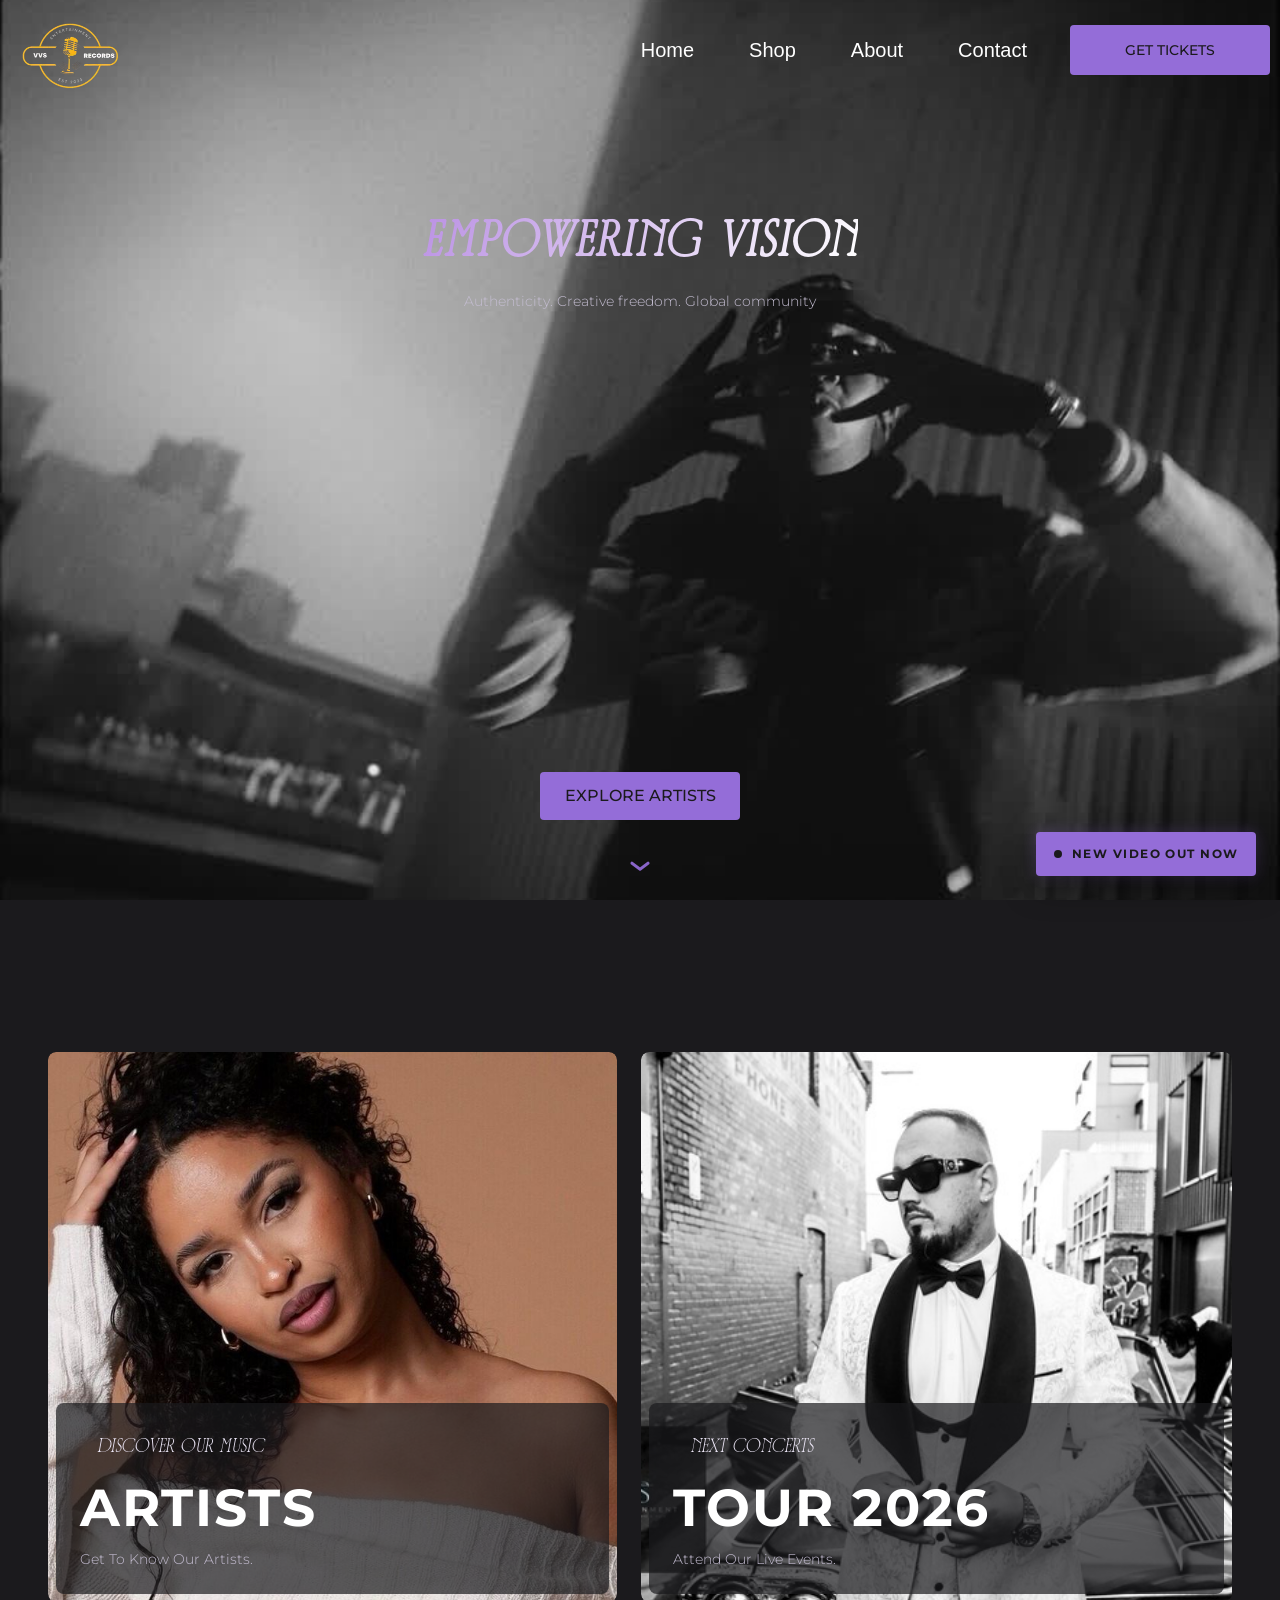
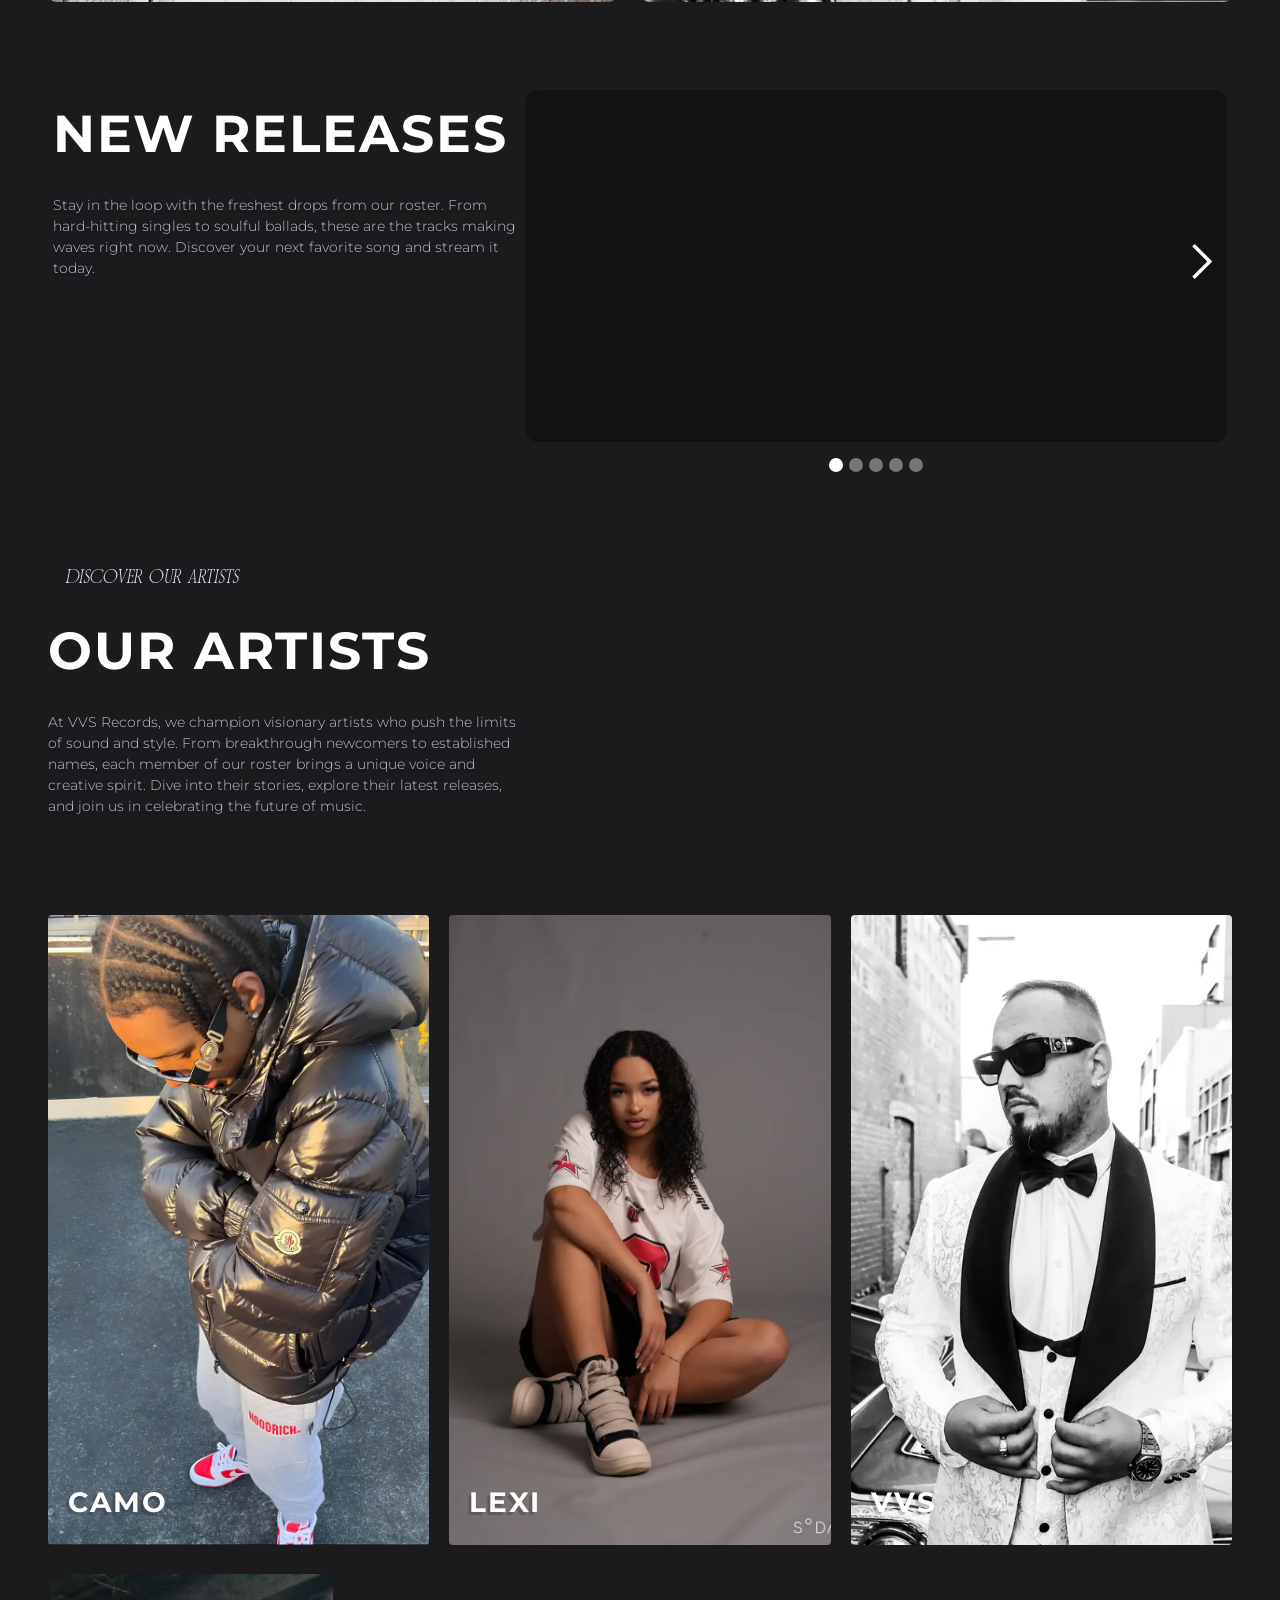
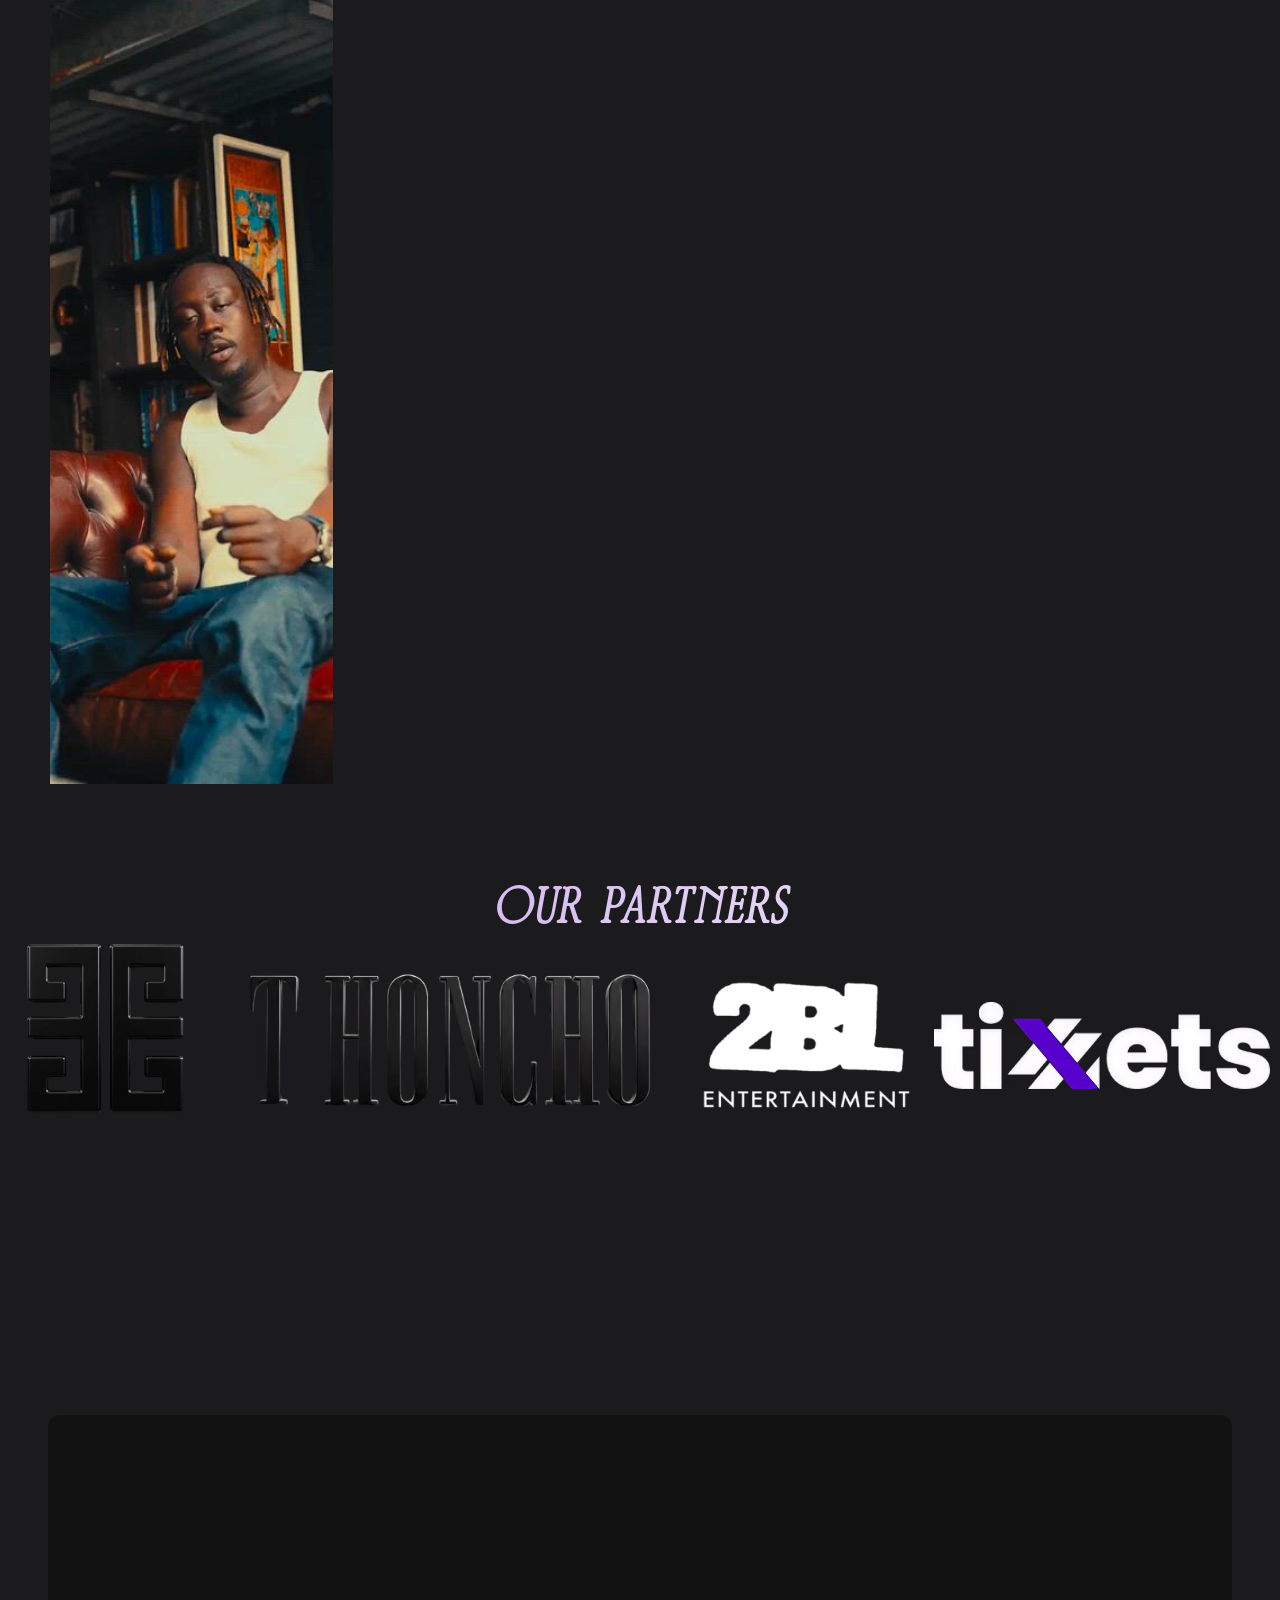
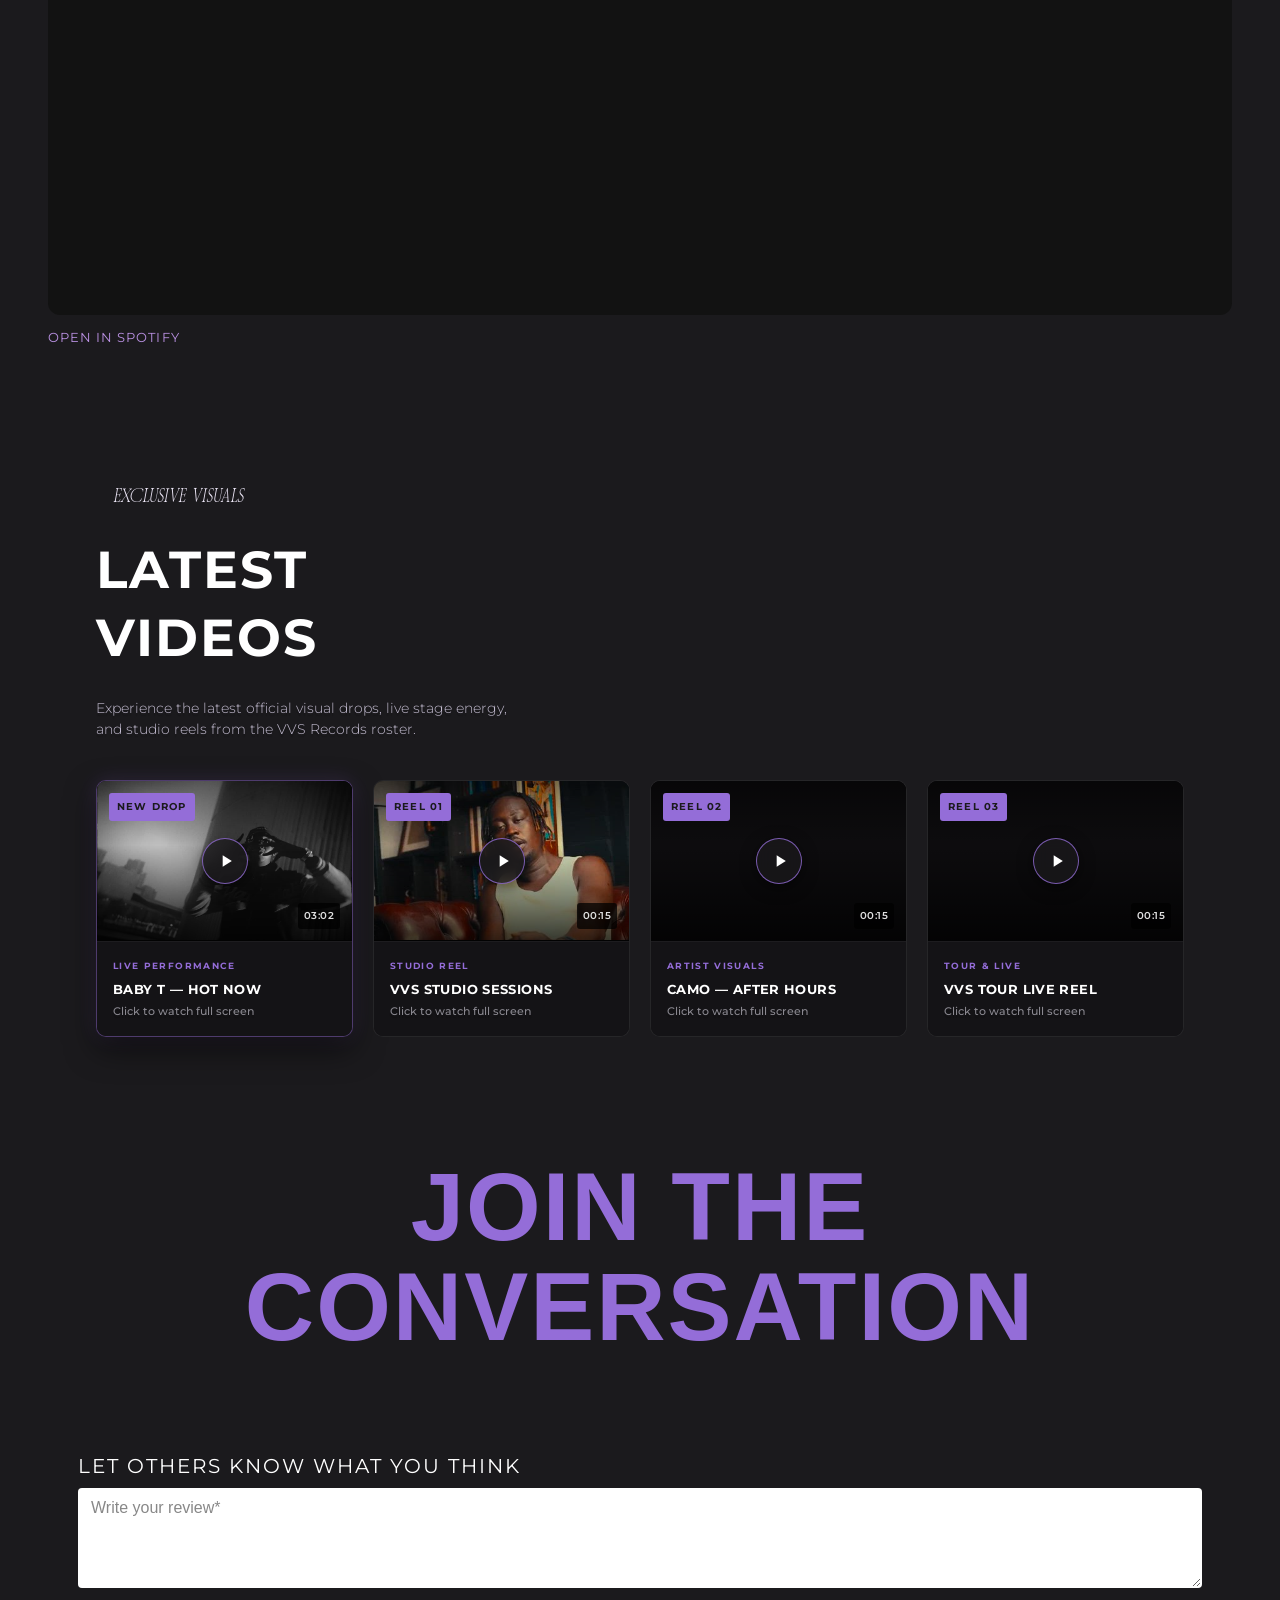
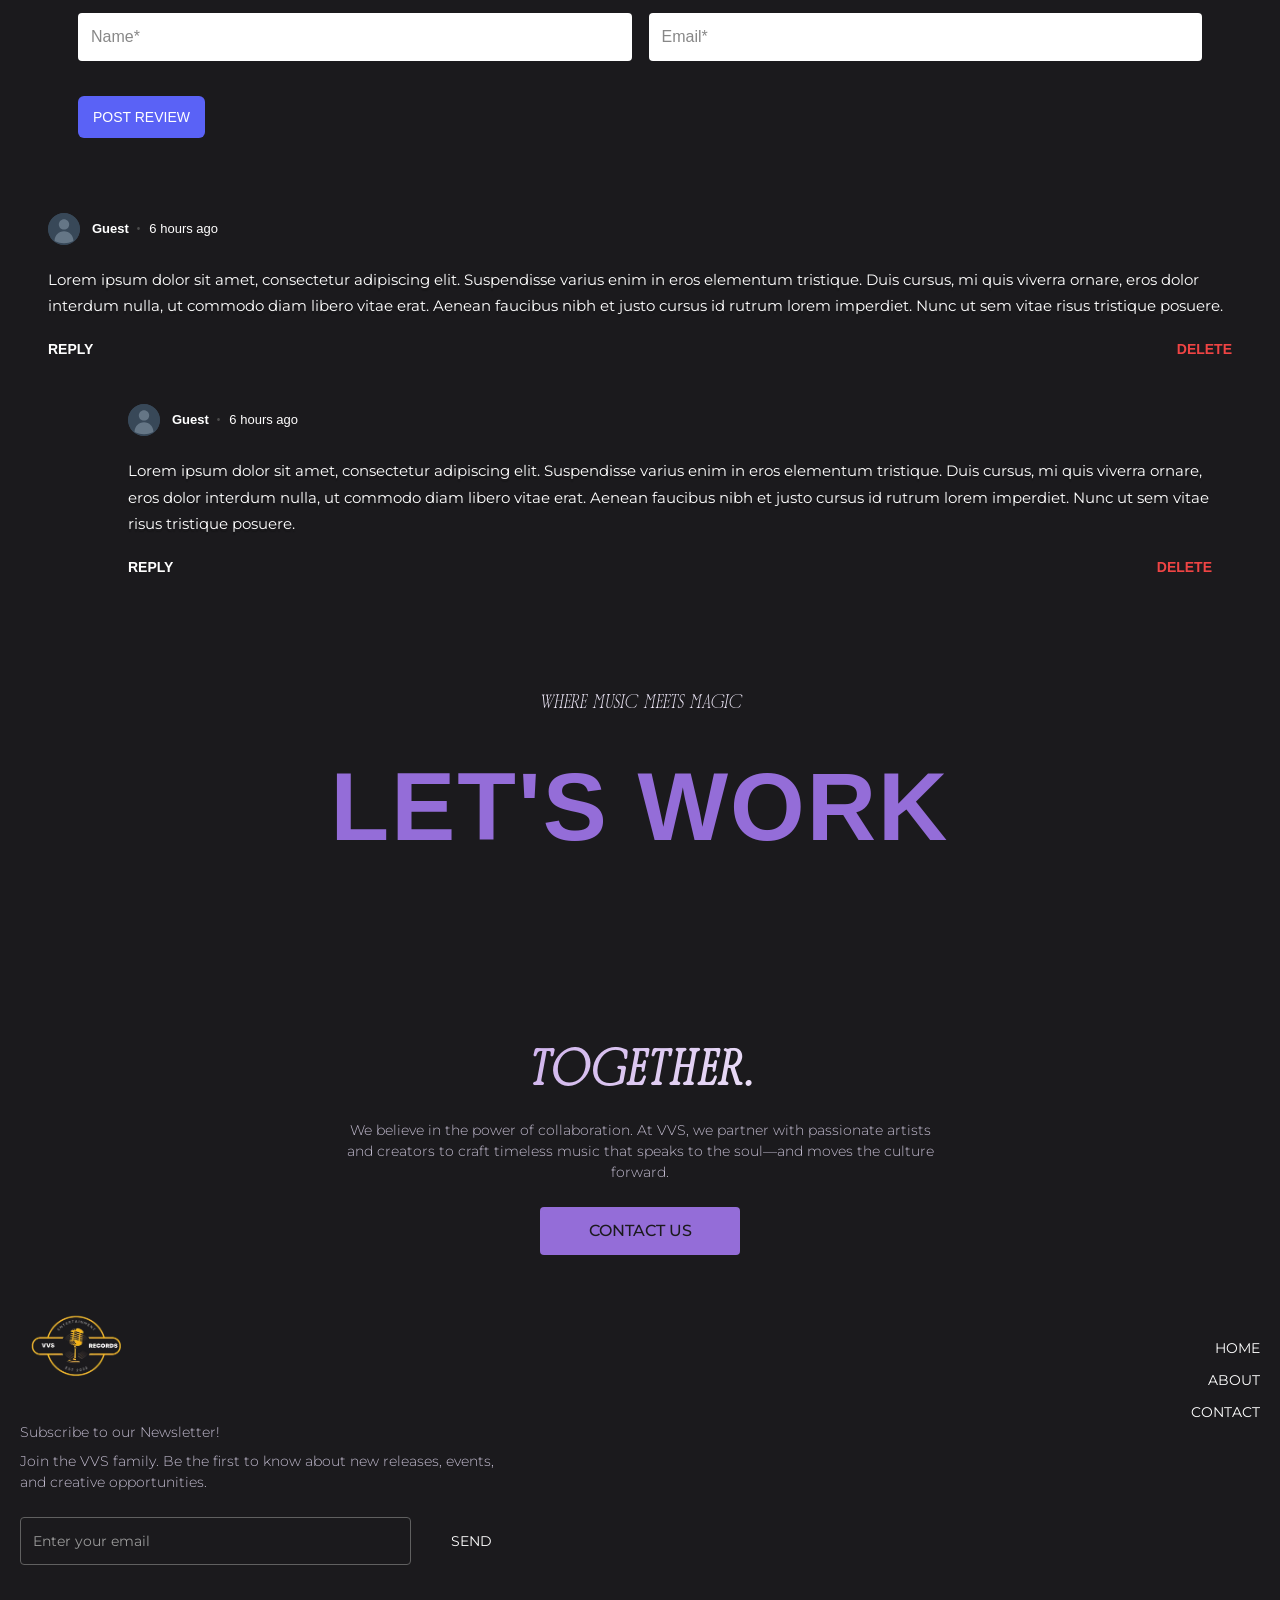
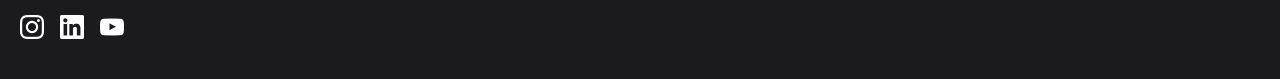
==== commit 774ab9f2: "update" ====
--- a/index.html
+++ b/index.html
@@ -1,5 +1,5 @@
-<!DOCTYPE html><!-- Handled by Exflow.site --><html data-wf-page="6813578728cd06c285b9a274" data-wf-site="6813578628cd06c285b9a201" lang="en"><head><meta charset="utf-8"/><link href="https://cdn.prod.website-files.com" rel="preconnect" /><title>VVS Enterprises</title><meta content="Discover and explore top music artists, their latest tracks, videos, and social links all in one place. Powered by VVS Enterprises." name="description"/><meta content="VVS Enterprises" property="og:title"/><meta content="Discover and explore top music artists, their latest tracks, videos, and social links all in one place. Powered by VVS Enterprises." property="og:description"/><meta content="VVS Enterprises" name="twitter:title"/><meta content="Discover and explore top music artists, their latest tracks, videos, and social links all in one place. Powered by VVS Enterprises." name="twitter:description"/><meta property="og:type" content="website"/><meta content="summary_large_image" name="twitter:card"/><meta content="width=device-width, initial-scale=1" name="viewport"/><meta content="Webflow" name="generator"/><link href="css/vvs-enterprises.webflow.shared.4eed130ae.css" rel="stylesheet" type="text/css"  /><style>.block-product[data-bg]{background-image:none;background-color:#1b1a1d;background-size:cover;background-position:center}video.js-lazy-video{background-color:#1b1a1d}iframe[data-embed]{width:100%;min-height:352px;background:#121212;border:0;border-radius:12px}.spotify-embed{position:relative;width:100%}.spotify-embed iframe{display:block;width:100%;min-height:352px;border:0;border-radius:12px;background:#121212}.spotify-fallback{display:inline-flex;margin-top:12px;color:#bb92e4;font-family:Montserrat,sans-serif;font-size:13px;letter-spacing:.08em;text-transform:uppercase;text-decoration:none}.spotify-fallback:hover{color:#fff}.slider.w-slider{height:auto;min-height:420px;background:transparent}.slider .w-slider-mask{height:352px;overflow:hidden}.slider .w-slider-nav{position:relative;inset:auto;height:auto;padding:16px 0 0;z-index:1}.slider .w-slider-arrow-left,.slider .w-slider-arrow-right{inset:auto;top:150px;width:44px;height:44px;z-index:3}.slider .w-slider-arrow-left{left:4px;right:auto}.slider .w-slider-arrow-right{right:4px;left:auto}.new-video-float{position:fixed;right:24px;bottom:24px;z-index:2000;display:flex;align-items:center;gap:10px;background:#946dd8;color:#1b1a1d;text-decoration:none;border-radius:4px;padding:12px 18px;font-family:Montserrat,sans-serif;font-size:12px;font-weight:700;letter-spacing:.12em;text-transform:uppercase;box-shadow:0 10px 30px rgba(0,0,0,0.5),0 0 15px rgba(148,109,216,0.3);cursor:pointer;touch-action:manipulation;-webkit-tap-highlight-color:transparent;user-select:none;-webkit-user-select:none;transition:background-color .15s ease,color .15s ease,transform .15s ease,box-shadow .15s ease,opacity .25s ease;will-change:transform,opacity}.new-video-float:hover{background:#ffffff;color:#1b1a1d;transform:translateY(-2px);box-shadow:0 14px 40px rgba(0,0,0,0.6),0 0 25px rgba(148,109,216,0.5)}.new-video-float:active{transform:scale(0.94) translateY(0);background:#b08deb;box-shadow:0 4px 12px rgba(0,0,0,0.4)}.new-video-float.is-hidden{opacity:0;pointer-events:none;transform:translateY(14px)}.new-video-float-dot{width:8px;height:8px;border-radius:50%;background:#1b1a1d;box-shadow:0 0 0 0 rgba(27,26,29,0.6);animation:new-video-pulse 1.6s ease-out infinite;pointer-events:none}@keyframes new-video-pulse{0%{box-shadow:0 0 0 0 rgba(27,26,29,0.5)}70%{box-shadow:0 0 0 8px rgba(27,26,29,0)}100%{box-shadow:0 0 0 0 rgba(27,26,29,0)}}.page-video-section{padding:72px 48px;width:100%}#latest-video{scroll-margin-top:80px;width:100%}.vvs-video-grid{display:grid;grid-template-columns:repeat(4,1fr);gap:20px;margin-top:36px;width:100%}.vvs-video-card{position:relative;background:#141316;border-radius:10px;border:1px solid rgba(255,255,255,0.08);overflow:hidden;display:flex;flex-direction:column;cursor:pointer;touch-action:manipulation;-webkit-tap-highlight-color:transparent;user-select:none;-webkit-user-select:none;transition:transform .25s cubic-bezier(.215,.61,.355,1),border-color .25s ease,box-shadow .25s ease}.vvs-video-card:hover{transform:translateY(-6px);border-color:rgba(148,109,216,0.7);box-shadow:0 20px 40px rgba(0,0,0,0.7),0 0 25px rgba(148,109,216,0.25)}.vvs-video-card:active{transform:scale(0.97)}.vvs-video-card.is-featured{border-color:rgba(148,109,216,0.45);box-shadow:0 12px 30px rgba(0,0,0,0.55),0 0 20px rgba(148,109,216,0.2)}.vvs-video-preview-wrap{position:relative;width:100%;aspect-ratio:16/10;background:#0a090b;overflow:hidden}.vvs-video-preview-wrap video{position:absolute;inset:0;width:100%;height:100%;object-fit:cover;background:#0d0c0e;transition:transform .4s ease}.vvs-video-card:hover .vvs-video-preview-wrap video{transform:scale(1.06)}.vvs-video-overlay{position:absolute;inset:0;display:flex;flex-direction:column;justify-content:space-between;padding:12px;background:linear-gradient(180deg,rgba(0,0,0,0.45) 0%,rgba(0,0,0,0) 40%,rgba(0,0,0,0.75) 100%);pointer-events:none}.vvs-card-badge{align-self:flex-start;background:#946dd8;color:#1b1a1d;font-family:Montserrat,sans-serif;font-size:10px;font-weight:700;letter-spacing:.12em;text-transform:uppercase;padding:4px 8px;border-radius:3px}.vvs-play-btn{position:absolute;top:50%;left:50%;transform:translate(-50%,-50%);width:46px;height:46px;border-radius:50%;background:rgba(27,26,29,0.75);border:1.5px solid rgba(148,109,216,0.8);color:#fff;display:flex;align-items:center;justify-content:center;backdrop-filter:blur(8px);-webkit-backdrop-filter:blur(8px);transition:transform .2s ease,background-color .2s ease,box-shadow .2s ease;box-shadow:0 4px 15px rgba(0,0,0,0.5);pointer-events:none}.vvs-play-btn svg{margin-left:2px}.vvs-video-card:hover .vvs-play-btn{transform:translate(-50%,-50%) scale(1.15);background:#946dd8;color:#1b1a1d;border-color:#946dd8;box-shadow:0 0 25px rgba(148,109,216,0.9)}.vvs-duration-badge{align-self:flex-end;background:rgba(0,0,0,0.75);color:#e0e0e0;font-family:Montserrat,sans-serif;font-size:10px;font-weight:600;padding:3px 6px;border-radius:3px;letter-spacing:.05em}.vvs-video-info{padding:14px 16px 16px;display:flex;flex-direction:column;gap:5px;background:#141316;border-top:1px solid rgba(255,255,255,0.04);flex-grow:1}.vvs-video-tag{font-family:Montserrat,sans-serif;font-size:9px;font-weight:700;color:#946dd8;letter-spacing:.15em;text-transform:uppercase}.vvs-video-card-title{font-family:Montserrat,sans-serif;font-size:13px;font-weight:700;color:#fff;line-height:1.35;margin:0;text-transform:uppercase;letter-spacing:.03em}.vvs-video-card-sub{font-family:Montserrat,sans-serif;font-size:11px;color:#8a8890;margin:0}.vvs-modal{position:fixed;inset:0;z-index:3000;display:flex;align-items:center;justify-content:center;padding:20px;opacity:0;pointer-events:none;transition:opacity .25s ease}.vvs-modal.is-open{opacity:1;pointer-events:auto}.vvs-modal-backdrop{position:absolute;inset:0;background:rgba(8,7,10,0.92);backdrop-filter:blur(16px);-webkit-backdrop-filter:blur(16px);cursor:pointer}.vvs-modal-container{position:relative;z-index:1;width:100%;max-width:960px;max-height:90vh;background:#131215;border:1px solid rgba(148,109,216,0.3);border-radius:12px;box-shadow:0 30px 80px rgba(0,0,0,0.85),0 0 40px rgba(148,109,216,0.2);overflow:hidden;display:flex;flex-direction:column;transform:scale(0.95);transition:transform .25s cubic-bezier(.215,.61,.355,1)}.vvs-modal.is-open .vvs-modal-container{transform:scale(1)}.vvs-modal-header{display:flex;align-items:center;justify-content:space-between;padding:14px 20px;background:#161519;border-bottom:1px solid rgba(255,255,255,0.06)}.vvs-modal-title-group{display:flex;align-items:center;gap:10px}.vvs-modal-badge{background:#946dd8;color:#1b1a1d;font-family:Montserrat,sans-serif;font-size:10px;font-weight:700;letter-spacing:.1em;text-transform:uppercase;padding:3px 7px;border-radius:3px}.vvs-modal-title{font-family:Montserrat,sans-serif;font-size:14px;font-weight:700;color:#fff;margin:0;letter-spacing:.05em;text-transform:uppercase}.vvs-modal-close{background:rgba(255,255,255,0.06);border:1px solid rgba(255,255,255,0.1);color:#fff;width:34px;height:34px;border-radius:50%;display:flex;align-items:center;justify-content:center;cursor:pointer;transition:background-color .2s,color .2s,transform .2s}.vvs-modal-close:hover{background:#946dd8;color:#1b1a1d;transform:rotate(90deg)}.vvs-modal-body{position:relative;width:100%;background:#000;flex:1;min-height:0;display:flex;align-items:center;justify-content:center}.vvs-modal-player-wrap{position:relative;width:100%;padding-top:56.25%;background:#000}.vvs-modal-player-wrap video{position:absolute;inset:0;width:100%;height:100%;border:0;object-fit:contain;background:#000}.vvs-modal-footer{display:flex;align-items:center;justify-content:space-between;padding:12px 20px;background:#161519;border-top:1px solid rgba(255,255,255,0.06);gap:16px}.vvs-modal-desc{font-family:Montserrat,sans-serif;font-size:12px;color:#9c99a4;margin:0}.vvs-modal-action-btn{display:inline-flex;align-items:center;gap:6px;background:transparent;color:#bb92e4;border:1px solid rgba(148,109,216,0.3);padding:6px 14px;border-radius:4px;font-family:Montserrat,sans-serif;font-size:11px;font-weight:700;text-transform:uppercase;letter-spacing:.08em;text-decoration:none;transition:background-color .2s,color .2s}.vvs-modal-action-btn:hover{background:#946dd8;color:#1b1a1d;border-color:#946dd8}@media screen and (max-width:1024px){.vvs-video-grid{grid-template-columns:repeat(2,1fr);gap:16px}.page-video-section{padding:56px 28px}}@media screen and (max-width:640px){.vvs-video-grid{grid-template-columns:1fr;gap:16px}.page-video-section{padding:40px 16px}.vvs-modal{padding:10px}.vvs-modal-footer{flex-direction:column;align-items:flex-start;gap:10px}}@media (min-width:992px) {html.w-mod-js:not(.w-mod-ix) [data-w-id="0b769b0d-0298-23a3-3000-9102dbe75598"] {width:100%;height:0px;}html.w-mod-js:not(.w-mod-ix) [data-w-id="c04f792a-6f06-3bf4-e684-cd26d29c5497"] {width:100%;height:0px;}html.w-mod-js:not(.w-mod-ix) [data-w-id="0d06d823-144d-419e-7f09-ec1f3871921a"] {width:100%;height:0px;}html.w-mod-js:not(.w-mod-ix) [data-w-id="8805908a-2048-f45b-5406-957e91d7fc41"] {width:100%;height:0px;}html.w-mod-js:not(.w-mod-ix) [data-w-id="8805908a-2048-f45b-5406-957e91d7fc44"] {width:100%;height:0px;}}</style><link href="https://fonts.googleapis.com" rel="preconnect"/><link href="https://fonts.gstatic.com" rel="preconnect" crossorigin/><link href="https://fonts.googleapis.com/css2?family=Montserrat:ital,wght@0,300;0,400;0,500;0,600;0,700;1,400&display=swap" rel="stylesheet"/><link rel="preload" as="image" href="images/0804-20-281-29-281-29-poster-00001.jpg"/><link rel="preload" as="image" href="images/logo-vvs-opt.webp" type="image/webp"/><script type="text/javascript">!function(o,c){var n=c.documentElement,t=" w-mod-";n.className+=t+"js",("ontouchstart"in o||o.DocumentTouch&&c instanceof DocumentTouch)&&(n.className+=t+"touch")}(window,document);</script><link href="images/favicon.png" rel="shortcut icon" type="image/x-icon"/><link href="images/app-icon.png" rel="apple-touch-icon"/><script type="text/javascript">window.__WEBFLOW_CURRENCY_SETTINGS = {"currencyCode":"USD","symbol":"$","decimal":".","fractionDigits":2,"group":",","template":"{{wf {\"path\":\"symbol\",\"type\":\"PlainText\"} }} {{wf {\"path\":\"amount\",\"type\":\"CommercePrice\"} }} {{wf {\"path\":\"currencyCode\",\"type\":\"PlainText\"} }}","hideDecimalForWholeNumbers":false};</script></head><body class="body"><a href="#latest-video" class="new-video-float" aria-label="New video out now"><span class="new-video-float-dot"></span><span>New video out now</span></a><div data-animation="default" data-collapse="medium" data-duration="400" data-easing="ease" data-easing2="ease" role="banner" class="navbar-3 w-nav"><a href="/" aria-current="page" class="w-nav-brand w--current"><img width="120" height="112" alt="VVS Enterprises" src="images/logo-vvs-opt.webp" loading="eager" fetchpriority="high" decoding="async"/></a><nav role="navigation" class="nav-menu-3 w-nav-menu"><a data-w-id="9602bd85-179f-0a59-e83d-1263bef23c50" href="/" aria-current="page" class="link-block-6 w-inline-block w--current"><div class="text-block-11">Home<br/></div><div class="underline"></div></a><a data-w-id="c1b45681-e389-7df9-7e55-9ab17b62051b" href="https://pf1h8h-1e.myshopify.com" target="_blank" class="link-block-6 w-inline-block"><div class="text-block-11">Shop</div><div class="underline"></div></a><a data-w-id="9602bd85-179f-0a59-e83d-1263bef23c55" href="/about" class="link-block-6 w-inline-block"><div class="text-block-11">About<br/></div><div class="underline"></div></a><a data-w-id="9602bd85-179f-0a59-e83d-1263bef23c5a" href="/contact" class="link-block-6 w-inline-block"><div class="text-block-11">Contact<br/></div><div class="underline"></div></a><a data-w-id="bb174422-6cc3-1784-20ec-049957ddc023" href="https://tixxets.com/organization-profile/1667bbfb-725e-4b01-aa15-7da4264ebd02" target="_blank" class="button-cta navigation getbutton w-inline-block"><div data-w-id="bb174422-6cc3-1784-20ec-049957ddc024" class="text-button-color">GET TICKETS</div><div class="effect-circle"></div></a></nav><div id="menu-trigger" class="menu-button-3 w-nav-button"><div class="icon-2 w-icon-nav-menu"></div></div></div><section class="section-4"><div class="w-layout-blockcontainer container-6 w-container"><div data-poster-url="images/0804-20-281-29-281-29-poster-00001.jpg" data-video-urls="images/0804-20-281-29-281-29-transcode.mp4,images/0804-20-281-29-281-29-transcode.webm" data-autoplay="true" data-loop="true" data-wf-ignore="true" class="background-video-3 w-background-video w-background-video-atom"><video id="bff849a7-6bcd-5b7c-d946-86e215fb96eb-video" class="js-hero-video" loop="" muted="" playsinline="" preload="none" poster="images/0804-20-281-29-281-29-poster-00001.jpg" style="background-image:url(&quot;images/0804-20-281-29-281-29-poster-00001.jpg&quot;)" data-wf-ignore="true" data-object-fit="cover"><source src="images/0804-20-281-29-281-29-transcode.mp4" type="video/mp4" data-wf-ignore="true"/></video></div><div data-w-id="8bbe1696-67af-5bdb-7fdb-99c131ce6b81" class="contentwrapper-hero"><div class="fix-hightbox"><div data-w-id="c04f792a-6f06-3bf4-e684-cd26d29c5497" class="wrapper-title bottom-title"><h1 class="heading1_hero"><span class="text-span">Empowering Vision</span></h1><div class="content-wrapper-paragraph"><div class="paragraph maxwidth-500px">Authenticity. Creative freedom. Global community</div></div></div></div><div class="div-block-17"><a href="#Music" class="button-primary inverted w-button">Explore Artists</a><div class="scroll-down-arrows" data-w-id="8f4cf659-35e6-b0a7-c20c-3e270f8b1f33" data-animation-type="lottie" data-src="js/4d005b5711aa42ffad72513329aa83a0.json" data-loop="1" data-direction="1" data-autoplay="1" data-is-ix2-target="0" data-renderer="svg" data-default-duration="2" data-duration="0" data-loading="eager"></div></div></div></div></section><section class="artists-profile hero-home"><div class="w-layout-blockcontainer container hero-home w-container"><div class="blog-cardshero"><a href="#" class="card-link-hero fadein w-inline-block"><div class="content-card-hero"><div class="label-intro">discover our music</div><h2 class="title-maincta">artists</h2><div class="paragraph">Get To Know Our Artists.</div></div><img src="images/img_8188-20-1-20-1-.jpeg" loading="lazy" sizes="(max-width: 767px) 100vw, (max-width: 991px) 728px, 940px" srcset="images/img_8188-20-1-20-1-p-500.jpeg 500w, images/img_8188-20-1-20-1-p-800.jpeg 800w, images/img_8188-20-1-20-1-p-1080.jpeg 1080w, images/img_8188-20-1-20-1-.jpeg 1280w" alt="a picture of music artist lexi" class="layer-image" decoding="async"/></a><a href="https://tixxets.com/organization-profile/1667bbfb-725e-4b01-aa15-7da4264ebd02" target="_blank" rel="noopener noreferrer" class="card-link-hero right-card fadein w-inline-block"><div class="content-card-hero"><div class="label-intro">next concerts</div><h2 class="title-maincta">TOUR <span class="js-current-year">2026</span></h2><div class="paragraph">Attend Our Live Events.</div></div><img src="images/whatsapp-20image-202025-05-25-20at-2017.49.05_3a57664d-202-20-2-.jpg" loading="lazy" sizes="(max-width: 600px) 100vw, 600px" srcset="images/whatsapp-20image-202025-05-25-20at-2017.49.05_3a57664d-202-20-2-p-500.jpg 500w, images/whatsapp-20image-202025-05-25-20at-2017.49.05_3a57664d-202-20-2-.jpg 600w" alt="Picture of music artist
-" class="layer-image"/></a></div></div></section><section class="artists-profile hero-home"><div class="w-layout-blockcontainer container hero-home slider-section w-container"><div class="content-wrapper shop fadein"><div class="wrapper-title-music"><h2 class="heading-2 _50">new releases</h2></div><div class="paragraph-wrapper"><p class="paragraph maxwidth-700px">Stay in the loop with the freshest drops from our roster. From hard-hitting singles to soulful ballads, these are the tracks making waves right now. Discover your next favorite song and stream it today.</p></div></div><div data-delay="10000" data-animation="slide" class="slider w-slider" data-autoplay="false" data-easing="ease" data-hide-arrows="true" data-disable-swipe="false" data-autoplay-limit="0" data-nav-spacing="3" data-duration="500" data-infinite="true"><div class="w-slider-mask"><div class="w-slide"><div><div class="w-embed w-iframe"><iframe data-testid="embed-iframe" style="border-radius:12px" data-embed="https://open.spotify.com/embed/track/0CrSvud3yPYkp3C8h5EtEh?utm_source=generator&si=28a5640e946244ed" width="100%" height="352" frameBorder="0" allowfullscreen="" allow="autoplay; clipboard-write; encrypted-media; fullscreen; picture-in-picture; web-share" referrerpolicy="strict-origin-when-cross-origin" loading="lazy"></iframe></div></div></div><div class="w-slide"><div><div class="w-embed w-iframe"><iframe data-testid="embed-iframe" style="border-radius:12px" data-embed="https://open.spotify.com/embed/track/6qdx0ak1mrdugNXw9XcPgJ?utm_source=generator" width="100%" height="352" frameBorder="0" allowfullscreen="" allow="autoplay; clipboard-write; encrypted-media; fullscreen; picture-in-picture; web-share" referrerpolicy="strict-origin-when-cross-origin" loading="lazy"></iframe></div></div></div><div class="w-slide"><div><div class="w-embed w-iframe"><iframe data-testid="embed-iframe" style="border-radius:12px" data-embed="https://open.spotify.com/embed/track/66d7Efk8ly9oqHL8ByCBTI?utm_source=generator" width="100%" height="352" frameBorder="0" allowfullscreen="" allow="autoplay; clipboard-write; encrypted-media; fullscreen; picture-in-picture; web-share" referrerpolicy="strict-origin-when-cross-origin" loading="lazy"></iframe></div></div></div><div class="w-slide"><div><div class="w-embed w-iframe"><iframe data-testid="embed-iframe" style="border-radius:12px" data-embed="https://open.spotify.com/embed/track/695piUqdrYO0czI01C5suK?utm_source=generator" width="100%" height="352" frameBorder="0" allowfullscreen="" allow="autoplay; clipboard-write; encrypted-media; fullscreen; picture-in-picture; web-share" referrerpolicy="strict-origin-when-cross-origin" loading="lazy"></iframe></div></div></div><div class="w-slide"><div><div class="w-embed w-iframe"><iframe data-testid="embed-iframe" style="border-radius:12px" data-embed="https://open.spotify.com/embed/track/7lgx1P2lliKlwpxofrPSkP?utm_source=generator" width="100%" height="352" frameBorder="0" allowfullscreen="" allow="autoplay; clipboard-write; encrypted-media; fullscreen; picture-in-picture; web-share" referrerpolicy="strict-origin-when-cross-origin" loading="lazy"></iframe></div></div></div></div><div class="left-arrow w-slider-arrow-left"><div class="w-icon-slider-left"></div></div><div class="right-arrow w-slider-arrow-right"><div class="w-icon-slider-right"></div></div><div class="w-slider-nav w-round"></div></div></div></section><section id="Music" class="artists-profile shop"><div class="w-layout-blockcontainer container shop w-container"><div class="content-wrapper shop fadein"><div class="wrapper-title-music"><div class="label-intro">discover our artists</div><h2 class="heading-2 _50">OUR ARTISTS</h2></div><div class="paragraph-wrapper"><p class="paragraph maxwidth-700px">At VVS Records, we champion visionary artists who push the limits of sound and style. From breakthrough newcomers to established names, each member of our roster brings a unique voice and creative spirit. Dive into their stories, explore their latest releases, and join us in celebrating the future of music.</p></div></div><div class="collection-wrapper-product w-dyn-list"><div role="list" class="collection-list-2 w-dyn-items w-row"><div role="listitem" class="collection-item-4 w-dyn-item w-col w-col-4"><a data-bg="images/camo-opt.webp" href="#" class="block-product w-inline-block"><div class="artist-card"><div class="artists-details"><h2 class="title-artist">Camo</h2></div></div></a></div><div role="listitem" class="collection-item-4 w-dyn-item w-col w-col-4"><a data-bg="images/img_2374-opt.webp" href="#" class="block-product w-inline-block"><div class="artist-card"><div class="artists-details"><h2 class="title-artist">Lexi</h2></div></div></a></div><div role="listitem" class="collection-item-4 w-dyn-item w-col w-col-4"><a data-bg="images/vvs-20impala-20straight-20shot-opt.webp" href="#" class="block-product w-inline-block"><div class="artist-card"><div class="artists-details"><h2 class="title-artist">VVS</h2></div></div></a></div></div></div><div class="div-block-16"></div></div></section><section class="section-6"><div class="div-block-25"><div data-poster-url="images/reel-201_compressed_poster.0000000.jpg" data-video-urls="images/reel-201_compressed_mp4.mp4,https://cdn.prod.website-files.com/6813578628cd06c285b9a201%2F6a4226473c9d32d27ff64f76_reel%201_compressed_webm.webm" data-autoplay="true" data-loop="true" data-wf-ignore="true" class="background-video-5 w-background-video w-background-video-atom"><video data-poster="images/reel-201_compressed_poster.0000000.jpg" preload="none" class="js-lazy-video" id="0bcf1493-c306-f444-f538-8a06697d1554-video" loop=""  muted="" playsinline="" data-wf-ignore="true" data-object-fit="cover"><source data-src="images/reel-201_compressed_mp4.mp4" type="video/mp4" data-wf-ignore="true"/></video></div></div><div class="div-block-25"><div data-poster-url="https://cdn.prod.website-files.com/6813578628cd06c285b9a201%2F6a422b56e3edcd01fe2e93f2_reel%202%20_compressed_poster.0000000.jpg" data-video-urls="https://cdn.prod.website-files.com/6813578628cd06c285b9a201%2F6a422b56e3edcd01fe2e93f2_reel%202%20_compressed_mp4.mp4,https://cdn.prod.website-files.com/6813578628cd06c285b9a201%2F6a422b56e3edcd01fe2e93f2_reel%202%20_compressed_webm.webm" data-autoplay="true" data-loop="true" data-wf-ignore="true" class="background-video-6 w-background-video w-background-video-atom"><video data-poster="https://cdn.prod.website-files.com/6813578628cd06c285b9a201%2F6a422b56e3edcd01fe2e93f2_reel%202%20_compressed_poster.0000000.jpg" preload="none" class="js-lazy-video" id="219e15ca-a04e-795a-446c-4f7e0c526864-video" loop=""  muted="" playsinline="" data-wf-ignore="true" data-object-fit="cover"><source data-src="https://cdn.prod.website-files.com/6813578628cd06c285b9a201%2F6a422b56e3edcd01fe2e93f2_reel%202%20_compressed_mp4.mp4" data-wf-ignore="true"/></video></div></div><div class="div-block-25"><div data-poster-url="https://cdn.prod.website-files.com/6813578628cd06c285b9a201%2F6a422bd568cb2913d497e570_reel%203_compressed_poster.0000000.jpg" data-video-urls="https://cdn.prod.website-files.com/6813578628cd06c285b9a201%2F6a422bd568cb2913d497e570_reel%203_compressed_mp4.mp4,https://cdn.prod.website-files.com/6813578628cd06c285b9a201%2F6a422bd568cb2913d497e570_reel%203_compressed_webm.webm" data-autoplay="true" data-loop="true" data-wf-ignore="true" class="background-video-7 w-background-video w-background-video-atom"><video data-poster="https://cdn.prod.website-files.com/6813578628cd06c285b9a201%2F6a422bd568cb2913d497e570_reel%203_compressed_poster.0000000.jpg" preload="none" class="js-lazy-video" id="0e13a3a7-ea6d-1294-530d-099064fc021e-video" loop=""  muted="" playsinline="" data-wf-ignore="true" data-object-fit="cover"><source data-src="https://cdn.prod.website-files.com/6813578628cd06c285b9a201%2F6a422bd568cb2913d497e570_reel%203_compressed_mp4.mp4" data-wf-ignore="true"/></video></div></div><div class="div-block-25"><div data-poster-url="https://cdn.prod.website-files.com/6813578628cd06c285b9a201%2F6a422c9cdac234ee4ba2ba73_reel%204_compressed_poster.0000000.jpg" data-video-urls="https://cdn.prod.website-files.com/6813578628cd06c285b9a201%2F6a422c9cdac234ee4ba2ba73_reel%204_compressed_mp4.mp4,https://cdn.prod.website-files.com/6813578628cd06c285b9a201%2F6a422c9cdac234ee4ba2ba73_reel%204_compressed_webm.webm" data-autoplay="true" data-loop="true" data-wf-ignore="true" class="background-video-8 w-background-video w-background-video-atom"><video data-poster="https://cdn.prod.website-files.com/6813578628cd06c285b9a201%2F6a422c9cdac234ee4ba2ba73_reel%204_compressed_poster.0000000.jpg" preload="none" class="js-lazy-video" id="3160d0f7-d6f0-1284-5fd3-c308c841a670-video" loop=""  muted="" playsinline="" data-wf-ignore="true" data-object-fit="cover"><source data-src="https://cdn.prod.website-files.com/6813578628cd06c285b9a201%2F6a422c9cdac234ee4ba2ba73_reel%204_compressed_mp4.mp4" data-wf-ignore="true"/></video></div></div></section><section class="section-7"><h2 class="heading1_hero"><span class="text-span">our partners</span></h2><div class="div-block-26"><div class="div-block-29"><img src="images/whatsapp-20image-202026-07-15-20at-2006.36.28.avif" loading="lazy" width="241" alt=""/></div><div class="div-block-28"><img src="images/whatsapp-20image-202026-07-15-20at-2006.36.28-20copy.avif" loading="lazy" alt=""/></div><div class="div-block-27"><img src="images/2bl-dark.png" loading="lazy" alt=""/></div><div class="div-block-27"><img src="images/upscalemedia-transformed.avif" loading="lazy" width="423" alt=""/></div></div></section><section class="artists-profile hero-home"><div class="w-layout-blockcontainer container hero-home album-section w-container"><div class="content-wrapper shop fadein ablum-section"><div class="wrapper-title-music"><h2 class="heading-2 _50">featured album</h2></div><div class="paragraph-wrapper"><p class="paragraph maxwidth-700px">Stay in the loop with the freshest drops from our roster. From hard-hitting singles to soulful ballads, these are the tracks making waves right now. Discover your next favorite song and stream it today.</p></div></div><div><div class="w-embed w-iframe"><iframe data-testid="embed-iframe" style="border-radius:12px" data-embed="https://open.spotify.com/embed/artist/2DDnzptkIWeVwnGhZl3e5W?utm_source=generator" width="100%" height="500" frameBorder="0" allowfullscreen="" allow="autoplay; clipboard-write; encrypted-media; fullscreen; picture-in-picture; web-share" referrerpolicy="strict-origin-when-cross-origin" loading="lazy"></iframe></div></div></div></section><section id="Videos" class="artists-profile videos page-video-section"><div id="latest-video" class="w-layout-blockcontainer container shop w-container"><div class="content-wrapper shop fadein"><div class="wrapper-title-music"><div class="label-intro">exclusive visuals</div><h2 class="heading-2 _50">Latest Videos</h2></div><div class="paragraph-wrapper"><p class="paragraph maxwidth-700px">Experience the latest official visual drops, live stage energy, and studio reels from the VVS Records roster.</p></div></div><div class="vvs-video-grid"><div class="vvs-video-card is-featured" data-video-title="BABY T — HOT NOW (LALA)" data-video-desc="Official live performance visual drop recorded live on stage." data-video-src="Videos/latest-video.mp4" data-video-type="video/mp4" data-yt-url="https://www.youtube.com/watch?v=vE5lNC5GrDs" data-badge="NEW DROP"><div class="vvs-video-preview-wrap"><video class="vvs-reel-preview" muted loop playsinline preload="metadata" poster="images/0804-20-281-29-281-29-poster-00001.jpg"><source src="Videos/latest-video.mp4" type="video/mp4"/></video><div class="vvs-video-overlay"><span class="vvs-card-badge">NEW DROP</span><button class="vvs-play-btn" type="button" aria-label="Play Baby T - HOT NOW"><svg viewBox="0 0 24 24" width="20" height="20" fill="currentColor"><path d="M8 5v14l11-7z"/></svg></button><span class="vvs-duration-badge">03:02</span></div></div><div class="vvs-video-info"><div class="vvs-video-tag">LIVE PERFORMANCE</div><h3 class="vvs-video-card-title">BABY T — HOT NOW</h3><p class="vvs-video-card-sub">Click to watch full screen</p></div></div><div class="vvs-video-card" data-video-title="VVS — STUDIO SESSIONS" data-video-desc="Behind the sound: night drives and creative studio sessions at VVS HQ." data-video-src="images/reel-201_compressed_mp4.mp4" data-video-type="video/mp4" data-badge="REEL 01"><div class="vvs-video-preview-wrap"><video class="vvs-reel-preview js-vvs-preview" muted loop playsinline preload="none" data-src="images/reel-201_compressed_mp4.mp4" poster="images/reel-201_compressed_poster.0000000.jpg"><source data-src="images/reel-201_compressed_mp4.mp4" type="video/mp4"/></video><div class="vvs-video-overlay"><span class="vvs-card-badge">REEL 01</span><button class="vvs-play-btn" type="button" aria-label="Play Studio Sessions"><svg viewBox="0 0 24 24" width="20" height="20" fill="currentColor"><path d="M8 5v14l11-7z"/></svg></button><span class="vvs-duration-badge">00:15</span></div></div><div class="vvs-video-info"><div class="vvs-video-tag">STUDIO REEL</div><h3 class="vvs-video-card-title">VVS STUDIO SESSIONS</h3><p class="vvs-video-card-sub">Click to watch full screen</p></div></div><div class="vvs-video-card" data-video-title="CAMO — AFTER HOURS" data-video-desc="Impala cruise and dark visualizer session from Camo." data-video-src="https://cdn.prod.website-files.com/6813578628cd06c285b9a201%2F6a422b56e3edcd01fe2e93f2_reel%202%20_compressed_mp4.mp4" data-video-type="video/mp4" data-badge="REEL 02"><div class="vvs-video-preview-wrap"><video class="vvs-reel-preview js-vvs-preview" muted loop playsinline preload="none" data-src="https://cdn.prod.website-files.com/6813578628cd06c285b9a201%2F6a422b56e3edcd01fe2e93f2_reel%202%20_compressed_mp4.mp4" poster="https://cdn.prod.website-files.com/6813578628cd06c285b9a201%2F6a422b56e3edcd01fe2e93f2_reel%202%20_compressed_poster.0000000.jpg"><source data-src="https://cdn.prod.website-files.com/6813578628cd06c285b9a201%2F6a422b56e3edcd01fe2e93f2_reel%202%20_compressed_mp4.mp4" type="video/mp4"/></video><div class="vvs-video-overlay"><span class="vvs-card-badge">REEL 02</span><button class="vvs-play-btn" type="button" aria-label="Play Camo After Hours"><svg viewBox="0 0 24 24" width="20" height="20" fill="currentColor"><path d="M8 5v14l11-7z"/></svg></button><span class="vvs-duration-badge">00:15</span></div></div><div class="vvs-video-info"><div class="vvs-video-tag">ARTIST VISUALS</div><h3 class="vvs-video-card-title">CAMO — AFTER HOURS</h3><p class="vvs-video-card-sub">Click to watch full screen</p></div></div><div class="vvs-video-card" data-video-title="VVS TOUR — BACKSTAGE & LIVE" data-video-desc="High-energy live crowds and backstage moments on tour." data-video-src="https://cdn.prod.website-files.com/6813578628cd06c285b9a201%2F6a422bd568cb2913d497e570_reel%203_compressed_mp4.mp4" data-video-type="video/mp4" data-badge="REEL 03"><div class="vvs-video-preview-wrap"><video class="vvs-reel-preview js-vvs-preview" muted loop playsinline preload="none" data-src="https://cdn.prod.website-files.com/6813578628cd06c285b9a201%2F6a422bd568cb2913d497e570_reel%203_compressed_mp4.mp4" poster="https://cdn.prod.website-files.com/6813578628cd06c285b9a201%2F6a422bd568cb2913d497e570_reel%203_compressed_poster.0000000.jpg"><source data-src="https://cdn.prod.website-files.com/6813578628cd06c285b9a201%2F6a422bd568cb2913d497e570_reel%203_compressed_mp4.mp4" type="video/mp4"/></video><div class="vvs-video-overlay"><span class="vvs-card-badge">REEL 03</span><button class="vvs-play-btn" type="button" aria-label="Play Tour Reel"><svg viewBox="0 0 24 24" width="20" height="20" fill="currentColor"><path d="M8 5v14l11-7z"/></svg></button><span class="vvs-duration-badge">00:15</span></div></div><div class="vvs-video-info"><div class="vvs-video-tag">TOUR & LIVE</div><h3 class="vvs-video-card-title">VVS TOUR LIVE REEL</h3><p class="vvs-video-card-sub">Click to watch full screen</p></div></div></div></div></section><section id="Sponsors" class="artists-profile sponsors"></section><section class="artists-profile events"><div class="w-layout-blockcontainer container cta-contact w-container"><div data-w-id="8b5f645d-24c4-384b-65ff-f9fd351a130c" class="contentwrapper-hero"><div class="div-block-24"><h2 class="heading1_hero">Join the Conversation</h2></div><div class="social-reviews-wrapper"><div class="social-reviews-main-copy"><div class="soc-reviews-form-div"><h3 class="soc-reviews-prompt">Let others know what you think</h3><div class="soc-reviews-form w-form"><form id="wf-form-Comment-Form" name="wf-form-Comment-Form" data-name="Comment Form" method="get" data-wf-page-id="6813578728cd06c285b9a274" data-wf-element-id="b2554e2e-8620-0a7b-897a-920be7892616"><textarea supersparks-comment-input="yvnh4" class="soc-rev-input w-input" maxlength="5000" name="field" data-name="Field" placeholder="Write your review*" id="comment-field" required=""></textarea><div class="soc-rev-guest-div"><input class="soc-rev-guest-input w-input" supersparks-name-input="yvnh4" maxlength="256" name="name-3" data-name="Name 3" placeholder="Name*" type="text" id="name-3"/><input class="soc-rev-guest-input w-input" maxlength="256" name="field-3" data-name="Field 3" placeholder="Email*" type="email" id="field-3" supersparks-email-input="yvnh4"/></div><a supersparks-comment-submit="yvnh4" href="#" class="soc-rev-submit-button w-button">POST REVIEW</a></form><div class="w-form-done"><div>Thank you! Your submission has been received!</div></div><div class="w-form-fail"><div>Oops! Something went wrong while submitting the form.</div></div></div></div><div class="soc-reviews-section"><div supersparks-loading-comments="yvnh4" class="reviews-loading-block"><div class="lottie-animation redirect" data-w-id="b2554e2e-8620-0a7b-897a-920be7892625" data-animation-type="lottie" data-src="https://cdn.prod.website-files.com/662431731d6e7ff1b18631b6/663aa48c0464e4e6771bb37b_Animation%20-%201705215789146.json" data-loop="0" data-direction="1" data-autoplay="1" data-is-ix2-target="0" data-renderer="svg" data-default-duration="2" data-duration="0" data-loading="lazy"></div></div><div supersparks-comments-grid="yvnh4" class="w-layout-grid soc-reviews-grid"><div supersparks-comment-card="yvnh4" id="w-node-b2554e2e-8620-0a7b-897a-920be7892627-85b9a274" class="soc-rev-card"><div class="rev-soc-secondary-card"><div class="soc-rev-left-div"><div class="reviewer-data-div"><img supersparks-member-image="yvnh4" loading="lazy" alt="" src="images/65ac4fed523ec6982bb3ff1a_group-205.svg" class="soc-rev-avatar"/><div class="soc-rev-author-div"><div supersparks-author-name="yvnh4" class="soc-rev-author-name">Guest</div><div class="dot-separator-2">•</div><div supersparks-comment-time="yvnh4" class="soc-rev-time">6 hours ago</div></div></div></div><div class="indie-content-area"><div class="soc-rev-content-div comment-card-special"><p supersparks-comment-content="yvnh4" class="sco-rev-content">Lorem ipsum dolor sit amet, consectetur adipiscing elit. Suspendisse varius enim in eros elementum tristique. Duis cursus, mi quis viverra ornare, eros dolor interdum nulla, ut commodo diam libero vitae erat. Aenean faucibus nibh et justo cursus id rutrum lorem imperdiet. Nunc ut sem vitae risus tristique posuere.</p><div class="soc-rev-commands"><a supersparks-reset-interactions="yvnh4" data-w-id="b2554e2e-8620-0a7b-897a-920be7892638" href="#" class="soc-rev-reply-interaction">REPLY</a><a data-w-id="b2554e2e-8620-0a7b-897a-920be789263a" href="#" class="soc-rev-cancel-reply">CANCEL</a><a supersparks-delete-button="yvnh4" href="#" class="soc-rev-delete-link">Delete</a><div sparks-reply-hide="yes" class="soc-rev-reply-block"><div class="soc-reviews-form-div"><div class="soc-reviews-form w-form"><form id="wf-form-Comment-Form" name="wf-form-Comment-Form" data-name="Comment Form" method="get" data-wf-page-id="6813578728cd06c285b9a274" data-wf-element-id="b2554e2e-8620-0a7b-897a-920be7892641"><textarea supersparks-comment-input="yvnh4" class="soc-rev-input w-input" maxlength="5000" name="field" data-name="Field" placeholder="Write your reply" id="comment-field" required=""></textarea><div class="soc-rev-guest-div"><input class="soc-rev-guest-input w-input" supersparks-name-input="yvnh4" maxlength="256" name="name-3" data-name="Name 3" placeholder="Name*" type="text" id="name-3"/><input class="soc-rev-guest-input w-input" maxlength="256" name="field-3" data-name="Field 3" placeholder="Email*" type="email" id="field-3" supersparks-email-input="yvnh4"/></div><a href="#" supersparks-reply-submit="yvnh4" class="soc-rev-submit-button w-button">RESPOND</a></form><div class="w-form-done"><div>Thank you! Your submission has been received!</div></div><div class="w-form-fail"><div>Oops! Something went wrong while submitting the form.</div></div></div></div></div></div></div></div></div></div><div supersparks-reply-card="yvnh4" id="w-node-b2554e2e-8620-0a7b-897a-920be789264e-85b9a274" class="soc-rev-reply-card"><div class="soc-rev-left-div"><div class="reviewer-data-div"><img supersparks-member-image="yvnh4" loading="lazy" alt="" src="images/65ac4fed523ec6982bb3ff1a_group-205.svg" class="soc-rev-avatar"/><div class="soc-rev-author-div"><div supersparks-author-name="yvnh4" class="soc-rev-author-name">Guest</div><div class="dot-separator-2">•</div><div supersparks-comment-time="yvnh4" class="soc-rev-time">6 hours ago</div></div></div></div><div class="indie-content-area"><div class="soc-rev-content-div reply-card-special"><p supersparks-comment-content="yvnh4" class="sco-rev-content">Lorem ipsum dolor sit amet, consectetur adipiscing elit. Suspendisse varius enim in eros elementum tristique. Duis cursus, mi quis viverra ornare, eros dolor interdum nulla, ut commodo diam libero vitae erat. Aenean faucibus nibh et justo cursus id rutrum lorem imperdiet. Nunc ut sem vitae risus tristique posuere.</p><div class="soc-rev-commands"><a supersparks-reset-interactions="yvnh4" data-w-id="b2554e2e-8620-0a7b-897a-920be789265e" href="#" class="soc-rev-reply-interaction">REPLY</a><a data-w-id="b2554e2e-8620-0a7b-897a-920be7892660" href="#" class="soc-rev-cancel-reply">CANCEL</a><a supersparks-delete-button="yvnh4" href="#" class="soc-rev-delete-link">Delete</a><div class="soc-rev-reply-block"><div class="reply-reply-container"><div class="soc-reviews-form w-form"><form id="wf-form-Comment-Form" name="wf-form-Comment-Form" data-name="Comment Form" method="get" data-wf-page-id="6813578728cd06c285b9a274" data-wf-element-id="b2554e2e-8620-0a7b-897a-920be7892667"><textarea supersparks-comment-input="yvnh4" class="soc-rev-input w-input" maxlength="5000" name="field" data-name="Field" placeholder="Write your reply" id="comment-field" required=""></textarea><div class="soc-rev-guest-div"><input class="soc-rev-guest-input w-input" supersparks-name-input="yvnh4" maxlength="256" name="name-3" data-name="Name 3" placeholder="Name*" type="text" id="name-3"/><input class="soc-rev-guest-input w-input" maxlength="256" name="field-3" data-name="Field 3" placeholder="Email*" type="email" id="field-3" supersparks-email-input="yvnh4"/></div><a href="#" supersparks-reply-submit="yvnh4" class="soc-rev-submit-button w-button">RESPOND</a></form><div class="w-form-done"><div>Thank you! Your submission has been received!</div></div><div class="w-form-fail"><div>Oops! Something went wrong while submitting the form.</div></div></div></div></div></div></div></div></div></div></div></div></div></div></div></section><section class="artists-profile events"><div class="w-layout-blockcontainer container cta-contact w-container"><div data-w-id="8805908a-2048-f45b-5406-957e91d7fc3b" class="contentwrapper-hero"><div class="label-wrapper"><div class="label-intro fadein">Where music meets magic</div></div><div class="fix-hightbox fadein"><div class="wrapper-sizefixed"><div data-w-id="8805908a-2048-f45b-5406-957e91d7fc41" class="wrapper-title top-title"><h2 class="heading1_hero">let&#x27;s work</h2></div></div><div data-w-id="8805908a-2048-f45b-5406-957e91d7fc44" class="wrapper-title bottom-title"><h2 class="heading1_hero"><span class="text-span">together.</span></h2></div></div><div class="content-wrapper-paragraph"><div class="paragraph maxwidth-500px fadein">We believe in the power of collaboration. At VVS, we partner with passionate artists and creators to craft timeless music that speaks to the soul—and moves the culture forward.</div><a href="/contact" class="button-primary inverted fadein w-button">contact us</a></div></div></div></section><section class="artists-profile footer"><div class="w-layout-blockcontainer container footer w-container"><div class="container-block-top"><div class="block-footer newsletter"><img src="images/logo-vvs-opt.webp" loading="lazy" width="112" height="104" alt="VVS Enterprises" decoding="async"/><div class="newsletter-block"><div class="paragraph">Subscribe to our Newsletter!</div><div class="paragraph">Join the VVS family. Be the first to know about new releases, events, and creative opportunities.</div><div id="form-newsletter" class="form-block w-form"><form id="newsletter-form" name="email-form" data-name="Email Form" method="get" class="form-newsletter" data-wf-page-id="6813578728cd06c285b9a274" data-wf-element-id="47072beb-01bc-8943-ed26-e16d1984efe8"><input class="text-field w-input" maxlength="256" name="email-2" data-name="Email 2" placeholder="Enter your email" type="email" id="email-2" required=""/><input type="submit" data-wait="Please wait..." class="button-primary w-button" value="SEND"/></form><div class="success-message w-form-done"><div>Thank you! Your submission has been received!</div></div><div class="error-message w-form-fail"><div>Oops! Something went wrong while submitting the form.</div></div></div></div></div><div class="blocks-linkfooter-wrapper"><div class="block-footer"><a href="/" data-w-id="47072beb-01bc-8943-ed26-e16d1984eff3" aria-current="page" class="button-textmoves footer w-inline-block w--current"><div class="textbutton-wrapper footer"><div class="text-buttonmoves">HOME</div><div class="text-buttonmoves">HOME</div></div></a><a href="/about" data-w-id="47072beb-01bc-8943-ed26-e16d1984eff9" class="button-textmoves footer w-inline-block"><div class="textbutton-wrapper footer"><div class="text-buttonmoves">ABOUT</div><div class="text-buttonmoves">ABOUT</div></div></a><a href="/contact" data-w-id="47072beb-01bc-8943-ed26-e16d1984efff" class="button-textmoves footer w-inline-block"><div class="textbutton-wrapper footer"><div class="text-buttonmoves">CONTACT</div><div class="text-buttonmoves">CONTACT</div></div></a></div></div></div><div class="container-block-bottom"><div class="ssmm-wrapper"><a href="https://www.google.es/" target="_blank" class="socialmedia-link w-inline-block"><img src="images/instagram.png" loading="lazy" alt="Instagram icon." class="socialmedia-icon"/></a><a href="https://www.google.es/" target="_blank" class="socialmedia-link w-inline-block"><img src="images/linkedin.png" loading="lazy" alt="LinkedIn icon." class="socialmedia-icon small"/></a><a href="https://www.google.es/" target="_blank" class="socialmedia-link w-inline-block"><img src="images/social-20media.png" loading="lazy" alt="icon youtube." class="socialmedia-icon"/></a></div></div></div></section><script src="js/jquery.js?site=6813578628cd06c285b9a201" type="text/javascript" defer></script><script src="js/webflow.schunk.172ec51a511480e2.js" type="text/javascript" defer></script><script src="js/webflow.schunk.6339de70282819bd.js" type="text/javascript" defer></script><script src="js/webflow.schunk.6dc4a7f0a03e2d2b.js" type="text/javascript" defer></script><script src="js/webflow.schunk.6db997d1b1128783.js" type="text/javascript" defer></script><script src="js/webflow-script.js" type="text/javascript" defer></script><script src="js/perf.js?v=9" defer></script><script>
+<!DOCTYPE html><!-- Handled by Exflow.site --><html data-wf-page="6813578728cd06c285b9a274" data-wf-site="6813578628cd06c285b9a201" lang="en"><head><meta charset="utf-8"/><link href="https://cdn.prod.website-files.com" rel="preconnect" /><title>VVS Enterprises</title><meta content="Discover and explore top music artists, their latest tracks, videos, and social links all in one place. Powered by VVS Enterprises." name="description"/><meta content="VVS Enterprises" property="og:title"/><meta content="Discover and explore top music artists, their latest tracks, videos, and social links all in one place. Powered by VVS Enterprises." property="og:description"/><meta content="VVS Enterprises" name="twitter:title"/><meta content="Discover and explore top music artists, their latest tracks, videos, and social links all in one place. Powered by VVS Enterprises." name="twitter:description"/><meta property="og:type" content="website"/><meta content="summary_large_image" name="twitter:card"/><meta content="width=device-width, initial-scale=1" name="viewport"/><meta content="Webflow" name="generator"/><link href="css/vvs-enterprises.webflow.shared.4eed130ae.css" rel="stylesheet" type="text/css"  /><style>.block-product[data-bg]{background-image:none;background-color:#1b1a1d;background-size:cover;background-position:center}video.js-lazy-video{background-color:#1b1a1d}iframe[data-embed]{width:100%;min-height:352px;background:#121212;border:0;border-radius:12px}.spotify-embed{position:relative;width:100%}.spotify-embed iframe{display:block;width:100%;min-height:352px;border:0;border-radius:12px;background:#121212}.spotify-fallback{display:inline-flex;margin-top:12px;color:#bb92e4;font-family:Montserrat,sans-serif;font-size:13px;letter-spacing:.08em;text-transform:uppercase;text-decoration:none}.spotify-fallback:hover{color:#fff}.slider.w-slider{height:auto;min-height:420px;background:transparent}.slider .w-slider-mask{height:352px;overflow:hidden}.slider .w-slider-nav{position:relative;inset:auto;height:auto;padding:16px 0 0;z-index:1}.slider .w-slider-arrow-left,.slider .w-slider-arrow-right{inset:auto;top:150px;width:44px;height:44px;z-index:3}.slider .w-slider-arrow-left{left:4px;right:auto}.slider .w-slider-arrow-right{right:4px;left:auto}.new-video-float{position:fixed;right:24px;bottom:24px;z-index:2000;display:flex;align-items:center;gap:10px;background:#946dd8;color:#1b1a1d;text-decoration:none;border-radius:4px;padding:12px 18px;font-family:Montserrat,sans-serif;font-size:12px;font-weight:700;letter-spacing:.12em;text-transform:uppercase;box-shadow:0 10px 30px rgba(0,0,0,0.5),0 0 15px rgba(148,109,216,0.3);cursor:pointer;touch-action:manipulation;-webkit-tap-highlight-color:transparent;user-select:none;-webkit-user-select:none;transition:background-color .15s ease,color .15s ease,transform .15s ease,box-shadow .15s ease,opacity .25s ease;will-change:transform,opacity}.new-video-float:hover{background:#ffffff;color:#1b1a1d;transform:translateY(-2px);box-shadow:0 14px 40px rgba(0,0,0,0.6),0 0 25px rgba(148,109,216,0.5)}.new-video-float:active{transform:scale(0.94) translateY(0);background:#b08deb;box-shadow:0 4px 12px rgba(0,0,0,0.4)}.new-video-float.is-hidden{opacity:0;pointer-events:none;transform:translateY(14px)}.new-video-float-dot{width:8px;height:8px;border-radius:50%;background:#1b1a1d;box-shadow:0 0 0 0 rgba(27,26,29,0.6);animation:new-video-pulse 1.6s ease-out infinite;pointer-events:none}@keyframes new-video-pulse{0%{box-shadow:0 0 0 0 rgba(27,26,29,0.5)}70%{box-shadow:0 0 0 8px rgba(27,26,29,0)}100%{box-shadow:0 0 0 0 rgba(27,26,29,0)}}.page-video-section{padding:72px 48px;width:100%}#latest-video{scroll-margin-top:80px;width:100%}.vvs-video-grid{display:grid;grid-template-columns:repeat(4,1fr);gap:20px;margin-top:36px;width:100%}.vvs-video-card{position:relative;background:#141316;border-radius:10px;border:1px solid rgba(255,255,255,0.08);overflow:hidden;display:flex;flex-direction:column;cursor:pointer;touch-action:manipulation;-webkit-tap-highlight-color:transparent;user-select:none;-webkit-user-select:none;transition:transform .25s cubic-bezier(.215,.61,.355,1),border-color .25s ease,box-shadow .25s ease}.vvs-video-card:hover{transform:translateY(-6px);border-color:rgba(148,109,216,0.7);box-shadow:0 20px 40px rgba(0,0,0,0.7),0 0 25px rgba(148,109,216,0.25)}.vvs-video-card:active{transform:scale(0.97)}.vvs-video-card.is-featured{border-color:rgba(148,109,216,0.45);box-shadow:0 12px 30px rgba(0,0,0,0.55),0 0 20px rgba(148,109,216,0.2)}.vvs-video-preview-wrap{position:relative;width:100%;aspect-ratio:16/10;background:#0a090b;overflow:hidden}.vvs-video-preview-wrap video{position:absolute;inset:0;width:100%;height:100%;object-fit:cover;background:#0d0c0e;transition:transform .4s ease}.vvs-video-card:hover .vvs-video-preview-wrap video{transform:scale(1.06)}.vvs-video-overlay{position:absolute;inset:0;display:flex;flex-direction:column;justify-content:space-between;padding:12px;background:linear-gradient(180deg,rgba(0,0,0,0.45) 0%,rgba(0,0,0,0) 40%,rgba(0,0,0,0.75) 100%);pointer-events:none}.vvs-card-badge{align-self:flex-start;background:#946dd8;color:#1b1a1d;font-family:Montserrat,sans-serif;font-size:10px;font-weight:700;letter-spacing:.12em;text-transform:uppercase;padding:4px 8px;border-radius:3px}.vvs-play-btn{position:absolute;top:50%;left:50%;transform:translate(-50%,-50%);width:46px;height:46px;border-radius:50%;background:rgba(27,26,29,0.75);border:1.5px solid rgba(148,109,216,0.8);color:#fff;display:flex;align-items:center;justify-content:center;backdrop-filter:blur(8px);-webkit-backdrop-filter:blur(8px);transition:transform .2s ease,background-color .2s ease,box-shadow .2s ease;box-shadow:0 4px 15px rgba(0,0,0,0.5);pointer-events:none}.vvs-play-btn svg{margin-left:2px}.vvs-video-card:hover .vvs-play-btn{transform:translate(-50%,-50%) scale(1.15);background:#946dd8;color:#1b1a1d;border-color:#946dd8;box-shadow:0 0 25px rgba(148,109,216,0.9)}.vvs-duration-badge{align-self:flex-end;background:rgba(0,0,0,0.75);color:#e0e0e0;font-family:Montserrat,sans-serif;font-size:10px;font-weight:600;padding:3px 6px;border-radius:3px;letter-spacing:.05em}.vvs-video-info{padding:14px 16px 16px;display:flex;flex-direction:column;gap:5px;background:#141316;border-top:1px solid rgba(255,255,255,0.04);flex-grow:1}.vvs-video-tag{font-family:Montserrat,sans-serif;font-size:9px;font-weight:700;color:#946dd8;letter-spacing:.15em;text-transform:uppercase}.vvs-video-card-title{font-family:Montserrat,sans-serif;font-size:13px;font-weight:700;color:#fff;line-height:1.35;margin:0;text-transform:uppercase;letter-spacing:.03em}.vvs-video-card-sub{font-family:Montserrat,sans-serif;font-size:11px;color:#8a8890;margin:0}.vvs-modal{position:fixed;inset:0;z-index:3000;display:flex;align-items:center;justify-content:center;padding:20px;opacity:0;pointer-events:none;transition:opacity .25s ease}.vvs-modal.is-open{opacity:1;pointer-events:auto}.vvs-modal-backdrop{position:absolute;inset:0;background:rgba(8,7,10,0.92);backdrop-filter:blur(16px);-webkit-backdrop-filter:blur(16px);cursor:pointer}.vvs-modal-container{position:relative;z-index:1;width:100%;max-width:960px;max-height:90vh;background:#131215;border:1px solid rgba(148,109,216,0.3);border-radius:12px;box-shadow:0 30px 80px rgba(0,0,0,0.85),0 0 40px rgba(148,109,216,0.2);overflow:hidden;display:flex;flex-direction:column;transform:scale(0.95);transition:transform .25s cubic-bezier(.215,.61,.355,1)}.vvs-modal.is-open .vvs-modal-container{transform:scale(1)}.vvs-modal-header{display:flex;align-items:center;justify-content:space-between;padding:14px 20px;background:#161519;border-bottom:1px solid rgba(255,255,255,0.06)}.vvs-modal-title-group{display:flex;align-items:center;gap:10px}.vvs-modal-badge{background:#946dd8;color:#1b1a1d;font-family:Montserrat,sans-serif;font-size:10px;font-weight:700;letter-spacing:.1em;text-transform:uppercase;padding:3px 7px;border-radius:3px}.vvs-modal-title{font-family:Montserrat,sans-serif;font-size:14px;font-weight:700;color:#fff;margin:0;letter-spacing:.05em;text-transform:uppercase}.vvs-modal-close{background:rgba(255,255,255,0.06);border:1px solid rgba(255,255,255,0.1);color:#fff;width:34px;height:34px;border-radius:50%;display:flex;align-items:center;justify-content:center;cursor:pointer;transition:background-color .2s,color .2s,transform .2s}.vvs-modal-close:hover{background:#946dd8;color:#1b1a1d;transform:rotate(90deg)}.vvs-modal-body{position:relative;width:100%;background:#000;flex:1;min-height:0;display:flex;align-items:center;justify-content:center}.vvs-modal-player-wrap{position:relative;width:100%;padding-top:56.25%;background:#000}.vvs-modal-player-wrap video{position:absolute;inset:0;width:100%;height:100%;border:0;object-fit:contain;background:#000}.vvs-modal-footer{display:flex;align-items:center;justify-content:space-between;padding:12px 20px;background:#161519;border-top:1px solid rgba(255,255,255,0.06);gap:16px}.vvs-modal-desc{font-family:Montserrat,sans-serif;font-size:12px;color:#9c99a4;margin:0}.vvs-modal-action-btn{display:inline-flex;align-items:center;gap:6px;background:transparent;color:#bb92e4;border:1px solid rgba(148,109,216,0.3);padding:6px 14px;border-radius:4px;font-family:Montserrat,sans-serif;font-size:11px;font-weight:700;text-transform:uppercase;letter-spacing:.08em;text-decoration:none;transition:background-color .2s,color .2s}.vvs-modal-action-btn:hover{background:#946dd8;color:#1b1a1d;border-color:#946dd8}@media screen and (max-width:1024px){.vvs-video-grid{grid-template-columns:repeat(2,1fr);gap:16px}.page-video-section{padding:56px 28px}}@media screen and (max-width:640px){.vvs-video-grid{grid-template-columns:1fr;gap:16px}.page-video-section{padding:40px 16px}.vvs-modal{padding:10px}.vvs-modal-footer{flex-direction:column;align-items:flex-start;gap:10px}}@media (min-width:992px) {html.w-mod-js:not(.w-mod-ix) [data-w-id="0b769b0d-0298-23a3-3000-9102dbe75598"] {width:100%;height:0px;}html.w-mod-js:not(.w-mod-ix) [data-w-id="c04f792a-6f06-3bf4-e684-cd26d29c5497"] {width:100%;height:0px;}html.w-mod-js:not(.w-mod-ix) [data-w-id="0d06d823-144d-419e-7f09-ec1f3871921a"] {width:100%;height:0px;}html.w-mod-js:not(.w-mod-ix) [data-w-id="8805908a-2048-f45b-5406-957e91d7fc41"] {width:100%;height:0px;}html.w-mod-js:not(.w-mod-ix) [data-w-id="8805908a-2048-f45b-5406-957e91d7fc44"] {width:100%;height:0px;}}</style><link href="https://fonts.googleapis.com" rel="preconnect"/><link href="https://fonts.gstatic.com" rel="preconnect" crossorigin/><link href="https://fonts.googleapis.com/css2?family=Montserrat:ital,wght@0,300;0,400;0,500;0,600;0,700;1,400&display=swap" rel="stylesheet"/><link rel="preload" as="image" href="images/0804-20-281-29-281-29-poster-00001.jpg"/><link rel="preload" as="image" href="images/logo-vvs-opt.webp" type="image/webp"/><script type="text/javascript">!function(o,c){var n=c.documentElement,t=" w-mod-";n.className+=t+"js",("ontouchstart"in o||o.DocumentTouch&&c instanceof DocumentTouch)&&(n.className+=t+"touch")}(window,document);</script><link href="images/favicon.png" rel="shortcut icon" type="image/x-icon"/><link href="images/app-icon.png" rel="apple-touch-icon"/><script type="text/javascript">window.__WEBFLOW_CURRENCY_SETTINGS = {"currencyCode":"USD","symbol":"$","decimal":".","fractionDigits":2,"group":",","template":"{{wf {\"path\":\"symbol\",\"type\":\"PlainText\"} }} {{wf {\"path\":\"amount\",\"type\":\"CommercePrice\"} }} {{wf {\"path\":\"currencyCode\",\"type\":\"PlainText\"} }}","hideDecimalForWholeNumbers":false};</script></head><body class="body"><a href="#latest-video" class="new-video-float" aria-label="New video out now"><span class="new-video-float-dot"></span><span>New video out now</span></a><div data-animation="default" data-collapse="medium" data-duration="400" data-easing="ease" data-easing2="ease" role="banner" class="navbar-3 w-nav"><a href="/" aria-current="page" class="w-nav-brand w--current"><img width="120" height="112" alt="VVS Enterprises" src="images/logo-vvs-opt.webp" loading="eager" fetchpriority="high" decoding="async"/></a><nav role="navigation" class="nav-menu-3 w-nav-menu"><a data-w-id="9602bd85-179f-0a59-e83d-1263bef23c50" href="/" aria-current="page" class="link-block-6 w-inline-block w--current"><div class="text-block-11">Home<br/></div><div class="underline"></div></a><a data-w-id="c1b45681-e389-7df9-7e55-9ab17b62051b" href="https://pf1h8h-1e.myshopify.com" target="_blank" class="link-block-6 w-inline-block"><div class="text-block-11">Shop</div><div class="underline"></div></a><a data-w-id="9602bd85-179f-0a59-e83d-1263bef23c55" href="/about" class="link-block-6 w-inline-block"><div class="text-block-11">About<br/></div><div class="underline"></div></a><a data-w-id="9602bd85-179f-0a59-e83d-1263bef23c5a" href="/contact" class="link-block-6 w-inline-block"><div class="text-block-11">Contact<br/></div><div class="underline"></div></a><a data-w-id="bb174422-6cc3-1784-20ec-049957ddc023" href="https://tixxets.com/organization-profile/1667bbfb-725e-4b01-aa15-7da4264ebd02" target="_blank" class="button-cta navigation getbutton w-inline-block"><div data-w-id="bb174422-6cc3-1784-20ec-049957ddc024" class="text-button-color">GET TICKETS</div><div class="effect-circle"></div></a></nav><div id="menu-trigger" class="menu-button-3 w-nav-button"><div class="icon-2 w-icon-nav-menu"></div></div></div><section class="section-4"><div class="w-layout-blockcontainer container-6 w-container"><div data-poster-url="images/0804-20-281-29-281-29-poster-00001.jpg" data-video-urls="images/0804-20-281-29-281-29-transcode.mp4,images/0804-20-281-29-281-29-transcode.webm" data-autoplay="true" data-loop="true" data-wf-ignore="true" class="background-video-3 w-background-video w-background-video-atom"><video id="bff849a7-6bcd-5b7c-d946-86e215fb96eb-video" class="js-hero-video" loop="" muted="" playsinline="" preload="none" poster="images/0804-20-281-29-281-29-poster-00001.jpg" style="background-image:url(&quot;images/0804-20-281-29-281-29-poster-00001.jpg&quot;)" data-wf-ignore="true" data-object-fit="cover"><source src="images/0804-20-281-29-281-29-transcode.mp4" type="video/mp4" data-wf-ignore="true"/></video></div><div data-w-id="8bbe1696-67af-5bdb-7fdb-99c131ce6b81" class="contentwrapper-hero"><div class="fix-hightbox"><div data-w-id="c04f792a-6f06-3bf4-e684-cd26d29c5497" class="wrapper-title bottom-title"><h1 class="heading1_hero"><span class="text-span">Empowering Vision</span></h1><div class="content-wrapper-paragraph"><div class="paragraph maxwidth-500px">Authenticity. Creative freedom. Global community</div></div></div></div><div class="div-block-17"><a href="#Music" class="button-primary inverted w-button">Explore Artists</a><div class="scroll-down-arrows" data-w-id="8f4cf659-35e6-b0a7-c20c-3e270f8b1f33" data-animation-type="lottie" data-src="js/4d005b5711aa42ffad72513329aa83a0.json" data-loop="1" data-direction="1" data-autoplay="1" data-is-ix2-target="0" data-renderer="svg" data-default-duration="2" data-duration="0" data-loading="eager"></div></div></div></div></section><section class="artists-profile hero-home"><div class="w-layout-blockcontainer container hero-home w-container"><div class="blog-cardshero"><a href="#Music" class="card-link-hero fadein w-inline-block"><div class="content-card-hero"><div class="label-intro">discover our music</div><h2 class="title-maincta">artists</h2><div class="paragraph">Get To Know Our Artists.</div></div><img src="images/img_8188-20-1-20-1-.jpeg" loading="lazy" sizes="(max-width: 767px) 100vw, (max-width: 991px) 728px, 940px" srcset="images/img_8188-20-1-20-1-p-500.jpeg 500w, images/img_8188-20-1-20-1-p-800.jpeg 800w, images/img_8188-20-1-20-1-p-1080.jpeg 1080w, images/img_8188-20-1-20-1-.jpeg 1280w" alt="a picture of music artist lexi" class="layer-image" decoding="async"/></a><a href="https://tixxets.com/organization-profile/1667bbfb-725e-4b01-aa15-7da4264ebd02" target="_blank" rel="noopener noreferrer" class="card-link-hero right-card fadein w-inline-block"><div class="content-card-hero"><div class="label-intro">next concerts</div><h2 class="title-maincta">TOUR <span class="js-current-year">2026</span></h2><div class="paragraph">Attend Our Live Events.</div></div><img src="images/whatsapp-20image-202025-05-25-20at-2017.49.05_3a57664d-202-20-2-.jpg" loading="lazy" sizes="(max-width: 600px) 100vw, 600px" srcset="images/whatsapp-20image-202025-05-25-20at-2017.49.05_3a57664d-202-20-2-p-500.jpg 500w, images/whatsapp-20image-202025-05-25-20at-2017.49.05_3a57664d-202-20-2-.jpg 600w" alt="Picture of music artist
+" class="layer-image"/></a></div></div></section><section class="artists-profile hero-home"><div class="w-layout-blockcontainer container hero-home slider-section w-container"><div class="content-wrapper shop fadein"><div class="wrapper-title-music"><h2 class="heading-2 _50">new releases</h2></div><div class="paragraph-wrapper"><p class="paragraph maxwidth-700px">Stay in the loop with the freshest drops from our roster. From hard-hitting singles to soulful ballads, these are the tracks making waves right now. Discover your next favorite song and stream it today.</p></div></div><div data-delay="10000" data-animation="slide" class="slider w-slider" data-autoplay="false" data-easing="ease" data-hide-arrows="true" data-disable-swipe="false" data-autoplay-limit="0" data-nav-spacing="3" data-duration="500" data-infinite="true"><div class="w-slider-mask"><div class="w-slide"><div><div class="w-embed w-iframe"><iframe data-testid="embed-iframe" style="border-radius:12px" data-embed="https://open.spotify.com/embed/track/0CrSvud3yPYkp3C8h5EtEh?utm_source=generator&si=28a5640e946244ed" width="100%" height="352" frameBorder="0" allowfullscreen="" allow="autoplay; clipboard-write; encrypted-media; fullscreen; picture-in-picture; web-share" referrerpolicy="strict-origin-when-cross-origin" loading="lazy"></iframe></div></div></div><div class="w-slide"><div><div class="w-embed w-iframe"><iframe data-testid="embed-iframe" style="border-radius:12px" data-embed="https://open.spotify.com/embed/track/6qdx0ak1mrdugNXw9XcPgJ?utm_source=generator" width="100%" height="352" frameBorder="0" allowfullscreen="" allow="autoplay; clipboard-write; encrypted-media; fullscreen; picture-in-picture; web-share" referrerpolicy="strict-origin-when-cross-origin" loading="lazy"></iframe></div></div></div><div class="w-slide"><div><div class="w-embed w-iframe"><iframe data-testid="embed-iframe" style="border-radius:12px" data-embed="https://open.spotify.com/embed/track/66d7Efk8ly9oqHL8ByCBTI?utm_source=generator" width="100%" height="352" frameBorder="0" allowfullscreen="" allow="autoplay; clipboard-write; encrypted-media; fullscreen; picture-in-picture; web-share" referrerpolicy="strict-origin-when-cross-origin" loading="lazy"></iframe></div></div></div><div class="w-slide"><div><div class="w-embed w-iframe"><iframe data-testid="embed-iframe" style="border-radius:12px" data-embed="https://open.spotify.com/embed/track/695piUqdrYO0czI01C5suK?utm_source=generator" width="100%" height="352" frameBorder="0" allowfullscreen="" allow="autoplay; clipboard-write; encrypted-media; fullscreen; picture-in-picture; web-share" referrerpolicy="strict-origin-when-cross-origin" loading="lazy"></iframe></div></div></div><div class="w-slide"><div><div class="w-embed w-iframe"><iframe data-testid="embed-iframe" style="border-radius:12px" data-embed="https://open.spotify.com/embed/track/7lgx1P2lliKlwpxofrPSkP?utm_source=generator" width="100%" height="352" frameBorder="0" allowfullscreen="" allow="autoplay; clipboard-write; encrypted-media; fullscreen; picture-in-picture; web-share" referrerpolicy="strict-origin-when-cross-origin" loading="lazy"></iframe></div></div></div></div><div class="left-arrow w-slider-arrow-left"><div class="w-icon-slider-left"></div></div><div class="right-arrow w-slider-arrow-right"><div class="w-icon-slider-right"></div></div><div class="w-slider-nav w-round"></div></div></div></section><section id="Music" class="artists-profile shop"><div class="w-layout-blockcontainer container shop w-container"><div class="content-wrapper shop fadein"><div class="wrapper-title-music"><div class="label-intro">discover our artists</div><h2 class="heading-2 _50">OUR ARTISTS</h2></div><div class="paragraph-wrapper"><p class="paragraph maxwidth-700px">At VVS Records, we champion visionary artists who push the limits of sound and style. From breakthrough newcomers to established names, each member of our roster brings a unique voice and creative spirit. Dive into their stories, explore their latest releases, and join us in celebrating the future of music.</p></div></div><div class="collection-wrapper-product w-dyn-list"><div role="list" class="collection-list-2 w-dyn-items w-row"><div role="listitem" class="collection-item-4 w-dyn-item w-col w-col-4"><a data-bg="images/camo-opt.webp" href="#" class="block-product w-inline-block"><div class="artist-card"><div class="artists-details"><h2 class="title-artist">Camo</h2></div></div></a></div><div role="listitem" class="collection-item-4 w-dyn-item w-col w-col-4"><a data-bg="images/img_2374-opt.webp" href="#" class="block-product w-inline-block"><div class="artist-card"><div class="artists-details"><h2 class="title-artist">Lexi</h2></div></div></a></div><div role="listitem" class="collection-item-4 w-dyn-item w-col w-col-4"><a data-bg="images/vvs-20impala-20straight-20shot-opt.webp" href="#" class="block-product w-inline-block"><div class="artist-card"><div class="artists-details"><h2 class="title-artist">VVS</h2></div></div></a></div></div></div><div class="div-block-16"></div></div></section><section class="section-6"><div class="div-block-25"><div data-poster-url="images/reel-201_compressed_poster.0000000.jpg" data-video-urls="images/reel-201_compressed_mp4.mp4,https://cdn.prod.website-files.com/6813578628cd06c285b9a201%2F6a4226473c9d32d27ff64f76_reel%201_compressed_webm.webm" data-autoplay="true" data-loop="true" data-wf-ignore="true" class="background-video-5 w-background-video w-background-video-atom"><video data-poster="images/reel-201_compressed_poster.0000000.jpg" preload="none" class="js-lazy-video" id="0bcf1493-c306-f444-f538-8a06697d1554-video" loop=""  muted="" playsinline="" data-wf-ignore="true" data-object-fit="cover"><source data-src="images/reel-201_compressed_mp4.mp4" type="video/mp4" data-wf-ignore="true"/></video></div></div><div class="div-block-25"><div data-poster-url="https://cdn.prod.website-files.com/6813578628cd06c285b9a201%2F6a422b56e3edcd01fe2e93f2_reel%202%20_compressed_poster.0000000.jpg" data-video-urls="https://cdn.prod.website-files.com/6813578628cd06c285b9a201%2F6a422b56e3edcd01fe2e93f2_reel%202%20_compressed_mp4.mp4,https://cdn.prod.website-files.com/6813578628cd06c285b9a201%2F6a422b56e3edcd01fe2e93f2_reel%202%20_compressed_webm.webm" data-autoplay="true" data-loop="true" data-wf-ignore="true" class="background-video-6 w-background-video w-background-video-atom"><video data-poster="https://cdn.prod.website-files.com/6813578628cd06c285b9a201%2F6a422b56e3edcd01fe2e93f2_reel%202%20_compressed_poster.0000000.jpg" preload="none" class="js-lazy-video" id="219e15ca-a04e-795a-446c-4f7e0c526864-video" loop=""  muted="" playsinline="" data-wf-ignore="true" data-object-fit="cover"><source data-src="https://cdn.prod.website-files.com/6813578628cd06c285b9a201%2F6a422b56e3edcd01fe2e93f2_reel%202%20_compressed_mp4.mp4" data-wf-ignore="true"/></video></div></div><div class="div-block-25"><div data-poster-url="https://cdn.prod.website-files.com/6813578628cd06c285b9a201%2F6a422bd568cb2913d497e570_reel%203_compressed_poster.0000000.jpg" data-video-urls="https://cdn.prod.website-files.com/6813578628cd06c285b9a201%2F6a422bd568cb2913d497e570_reel%203_compressed_mp4.mp4,https://cdn.prod.website-files.com/6813578628cd06c285b9a201%2F6a422bd568cb2913d497e570_reel%203_compressed_webm.webm" data-autoplay="true" data-loop="true" data-wf-ignore="true" class="background-video-7 w-background-video w-background-video-atom"><video data-poster="https://cdn.prod.website-files.com/6813578628cd06c285b9a201%2F6a422bd568cb2913d497e570_reel%203_compressed_poster.0000000.jpg" preload="none" class="js-lazy-video" id="0e13a3a7-ea6d-1294-530d-099064fc021e-video" loop=""  muted="" playsinline="" data-wf-ignore="true" data-object-fit="cover"><source data-src="https://cdn.prod.website-files.com/6813578628cd06c285b9a201%2F6a422bd568cb2913d497e570_reel%203_compressed_mp4.mp4" data-wf-ignore="true"/></video></div></div><div class="div-block-25"><div data-poster-url="https://cdn.prod.website-files.com/6813578628cd06c285b9a201%2F6a422c9cdac234ee4ba2ba73_reel%204_compressed_poster.0000000.jpg" data-video-urls="https://cdn.prod.website-files.com/6813578628cd06c285b9a201%2F6a422c9cdac234ee4ba2ba73_reel%204_compressed_mp4.mp4,https://cdn.prod.website-files.com/6813578628cd06c285b9a201%2F6a422c9cdac234ee4ba2ba73_reel%204_compressed_webm.webm" data-autoplay="true" data-loop="true" data-wf-ignore="true" class="background-video-8 w-background-video w-background-video-atom"><video data-poster="https://cdn.prod.website-files.com/6813578628cd06c285b9a201%2F6a422c9cdac234ee4ba2ba73_reel%204_compressed_poster.0000000.jpg" preload="none" class="js-lazy-video" id="3160d0f7-d6f0-1284-5fd3-c308c841a670-video" loop=""  muted="" playsinline="" data-wf-ignore="true" data-object-fit="cover"><source data-src="https://cdn.prod.website-files.com/6813578628cd06c285b9a201%2F6a422c9cdac234ee4ba2ba73_reel%204_compressed_mp4.mp4" data-wf-ignore="true"/></video></div></div></section><section class="section-7"><h2 class="heading1_hero"><span class="text-span">our partners</span></h2><div class="div-block-26"><div class="div-block-29"><img src="images/whatsapp-20image-202026-07-15-20at-2006.36.28.avif" loading="lazy" width="241" alt=""/></div><div class="div-block-28"><img src="images/whatsapp-20image-202026-07-15-20at-2006.36.28-20copy.avif" loading="lazy" alt=""/></div><div class="div-block-27"><img src="images/2bl-dark.png" loading="lazy" alt=""/></div><div class="div-block-27"><img src="images/upscalemedia-transformed.avif" loading="lazy" width="423" alt=""/></div></div></section><section class="artists-profile hero-home"><div class="w-layout-blockcontainer container hero-home album-section w-container"><div class="content-wrapper shop fadein ablum-section"><div class="wrapper-title-music"><h2 class="heading-2 _50">featured album</h2></div><div class="paragraph-wrapper"><p class="paragraph maxwidth-700px">Stay in the loop with the freshest drops from our roster. From hard-hitting singles to soulful ballads, these are the tracks making waves right now. Discover your next favorite song and stream it today.</p></div></div><div><div class="w-embed w-iframe"><iframe data-testid="embed-iframe" style="border-radius:12px" data-embed="https://open.spotify.com/embed/artist/2DDnzptkIWeVwnGhZl3e5W?utm_source=generator" width="100%" height="500" frameBorder="0" allowfullscreen="" allow="autoplay; clipboard-write; encrypted-media; fullscreen; picture-in-picture; web-share" referrerpolicy="strict-origin-when-cross-origin" loading="lazy"></iframe></div></div></div></section><section id="Videos" class="artists-profile videos page-video-section"><div id="latest-video" class="w-layout-blockcontainer container shop w-container"><div class="content-wrapper shop fadein"><div class="wrapper-title-music"><div class="label-intro">exclusive visuals</div><h2 class="heading-2 _50">Latest Videos</h2></div><div class="paragraph-wrapper"><p class="paragraph maxwidth-700px">Experience the latest official visual drops, live stage energy, and studio reels from the VVS Records roster.</p></div></div><div class="vvs-video-grid"><div class="vvs-video-card is-featured" data-video-title="BABY T — HOT NOW (LALA)" data-video-desc="Official live performance visual drop recorded live on stage." data-video-src="Videos/latest-video.mp4" data-video-type="video/mp4" data-yt-url="https://www.youtube.com/watch?v=vE5lNC5GrDs" data-badge="NEW DROP"><div class="vvs-video-preview-wrap"><video class="vvs-reel-preview" muted loop playsinline preload="metadata" poster="images/0804-20-281-29-281-29-poster-00001.jpg"><source src="Videos/latest-video.mp4" type="video/mp4"/></video><div class="vvs-video-overlay"><span class="vvs-card-badge">NEW DROP</span><button class="vvs-play-btn" type="button" aria-label="Play Baby T - HOT NOW"><svg viewBox="0 0 24 24" width="20" height="20" fill="currentColor"><path d="M8 5v14l11-7z"/></svg></button><span class="vvs-duration-badge">03:02</span></div></div><div class="vvs-video-info"><div class="vvs-video-tag">LIVE PERFORMANCE</div><h3 class="vvs-video-card-title">BABY T — HOT NOW</h3><p class="vvs-video-card-sub">Click to watch full screen</p></div></div><div class="vvs-video-card" data-video-title="VVS — STUDIO SESSIONS" data-video-desc="Behind the sound: night drives and creative studio sessions at VVS HQ." data-video-src="images/reel-201_compressed_mp4.mp4" data-video-type="video/mp4" data-badge="REEL 01"><div class="vvs-video-preview-wrap"><video class="vvs-reel-preview js-vvs-preview" muted loop playsinline preload="none" data-src="images/reel-201_compressed_mp4.mp4" poster="images/reel-201_compressed_poster.0000000.jpg"><source data-src="images/reel-201_compressed_mp4.mp4" type="video/mp4"/></video><div class="vvs-video-overlay"><span class="vvs-card-badge">REEL 01</span><button class="vvs-play-btn" type="button" aria-label="Play Studio Sessions"><svg viewBox="0 0 24 24" width="20" height="20" fill="currentColor"><path d="M8 5v14l11-7z"/></svg></button><span class="vvs-duration-badge">00:15</span></div></div><div class="vvs-video-info"><div class="vvs-video-tag">STUDIO REEL</div><h3 class="vvs-video-card-title">VVS STUDIO SESSIONS</h3><p class="vvs-video-card-sub">Click to watch full screen</p></div></div><div class="vvs-video-card" data-video-title="CAMO — AFTER HOURS" data-video-desc="Impala cruise and dark visualizer session from Camo." data-video-src="https://cdn.prod.website-files.com/6813578628cd06c285b9a201%2F6a422b56e3edcd01fe2e93f2_reel%202%20_compressed_mp4.mp4" data-video-type="video/mp4" data-badge="REEL 02"><div class="vvs-video-preview-wrap"><video class="vvs-reel-preview js-vvs-preview" muted loop playsinline preload="none" data-src="https://cdn.prod.website-files.com/6813578628cd06c285b9a201%2F6a422b56e3edcd01fe2e93f2_reel%202%20_compressed_mp4.mp4" poster="https://cdn.prod.website-files.com/6813578628cd06c285b9a201%2F6a422b56e3edcd01fe2e93f2_reel%202%20_compressed_poster.0000000.jpg"><source data-src="https://cdn.prod.website-files.com/6813578628cd06c285b9a201%2F6a422b56e3edcd01fe2e93f2_reel%202%20_compressed_mp4.mp4" type="video/mp4"/></video><div class="vvs-video-overlay"><span class="vvs-card-badge">REEL 02</span><button class="vvs-play-btn" type="button" aria-label="Play Camo After Hours"><svg viewBox="0 0 24 24" width="20" height="20" fill="currentColor"><path d="M8 5v14l11-7z"/></svg></button><span class="vvs-duration-badge">00:15</span></div></div><div class="vvs-video-info"><div class="vvs-video-tag">ARTIST VISUALS</div><h3 class="vvs-video-card-title">CAMO — AFTER HOURS</h3><p class="vvs-video-card-sub">Click to watch full screen</p></div></div><div class="vvs-video-card" data-video-title="VVS TOUR — BACKSTAGE & LIVE" data-video-desc="High-energy live crowds and backstage moments on tour." data-video-src="https://cdn.prod.website-files.com/6813578628cd06c285b9a201%2F6a422bd568cb2913d497e570_reel%203_compressed_mp4.mp4" data-video-type="video/mp4" data-badge="REEL 03"><div class="vvs-video-preview-wrap"><video class="vvs-reel-preview js-vvs-preview" muted loop playsinline preload="none" data-src="https://cdn.prod.website-files.com/6813578628cd06c285b9a201%2F6a422bd568cb2913d497e570_reel%203_compressed_mp4.mp4" poster="https://cdn.prod.website-files.com/6813578628cd06c285b9a201%2F6a422bd568cb2913d497e570_reel%203_compressed_poster.0000000.jpg"><source data-src="https://cdn.prod.website-files.com/6813578628cd06c285b9a201%2F6a422bd568cb2913d497e570_reel%203_compressed_mp4.mp4" type="video/mp4"/></video><div class="vvs-video-overlay"><span class="vvs-card-badge">REEL 03</span><button class="vvs-play-btn" type="button" aria-label="Play Tour Reel"><svg viewBox="0 0 24 24" width="20" height="20" fill="currentColor"><path d="M8 5v14l11-7z"/></svg></button><span class="vvs-duration-badge">00:15</span></div></div><div class="vvs-video-info"><div class="vvs-video-tag">TOUR & LIVE</div><h3 class="vvs-video-card-title">VVS TOUR LIVE REEL</h3><p class="vvs-video-card-sub">Click to watch full screen</p></div></div></div></div></section><section id="Sponsors" class="artists-profile sponsors"></section><section class="artists-profile events"><div class="w-layout-blockcontainer container cta-contact w-container"><div data-w-id="8b5f645d-24c4-384b-65ff-f9fd351a130c" class="contentwrapper-hero"><div class="div-block-24"><h2 class="heading1_hero">Join the Conversation</h2></div><div class="social-reviews-wrapper"><div class="social-reviews-main-copy"><div class="soc-reviews-form-div"><h3 class="soc-reviews-prompt">Let others know what you think</h3><div class="soc-reviews-form w-form"><form id="wf-form-Comment-Form" name="wf-form-Comment-Form" data-name="Comment Form" method="get" data-wf-page-id="6813578728cd06c285b9a274" data-wf-element-id="b2554e2e-8620-0a7b-897a-920be7892616"><textarea supersparks-comment-input="yvnh4" class="soc-rev-input w-input" maxlength="5000" name="field" data-name="Field" placeholder="Write your review*" id="comment-field" required=""></textarea><div class="soc-rev-guest-div"><input class="soc-rev-guest-input w-input" supersparks-name-input="yvnh4" maxlength="256" name="name-3" data-name="Name 3" placeholder="Name*" type="text" id="name-3"/><input class="soc-rev-guest-input w-input" maxlength="256" name="field-3" data-name="Field 3" placeholder="Email*" type="email" id="field-3" supersparks-email-input="yvnh4"/></div><a supersparks-comment-submit="yvnh4" href="#" class="soc-rev-submit-button w-button">POST REVIEW</a></form><div class="w-form-done"><div>Thank you! Your submission has been received!</div></div><div class="w-form-fail"><div>Oops! Something went wrong while submitting the form.</div></div></div></div><div class="soc-reviews-section"><div supersparks-loading-comments="yvnh4" class="reviews-loading-block"><div class="lottie-animation redirect" data-w-id="b2554e2e-8620-0a7b-897a-920be7892625" data-animation-type="lottie" data-src="https://cdn.prod.website-files.com/662431731d6e7ff1b18631b6/663aa48c0464e4e6771bb37b_Animation%20-%201705215789146.json" data-loop="0" data-direction="1" data-autoplay="1" data-is-ix2-target="0" data-renderer="svg" data-default-duration="2" data-duration="0" data-loading="lazy"></div></div><div supersparks-comments-grid="yvnh4" class="w-layout-grid soc-reviews-grid"><div supersparks-comment-card="yvnh4" id="w-node-b2554e2e-8620-0a7b-897a-920be7892627-85b9a274" class="soc-rev-card"><div class="rev-soc-secondary-card"><div class="soc-rev-left-div"><div class="reviewer-data-div"><img supersparks-member-image="yvnh4" loading="lazy" alt="" src="images/65ac4fed523ec6982bb3ff1a_group-205.svg" class="soc-rev-avatar"/><div class="soc-rev-author-div"><div supersparks-author-name="yvnh4" class="soc-rev-author-name">Guest</div><div class="dot-separator-2">•</div><div supersparks-comment-time="yvnh4" class="soc-rev-time">6 hours ago</div></div></div></div><div class="indie-content-area"><div class="soc-rev-content-div comment-card-special"><p supersparks-comment-content="yvnh4" class="sco-rev-content">Lorem ipsum dolor sit amet, consectetur adipiscing elit. Suspendisse varius enim in eros elementum tristique. Duis cursus, mi quis viverra ornare, eros dolor interdum nulla, ut commodo diam libero vitae erat. Aenean faucibus nibh et justo cursus id rutrum lorem imperdiet. Nunc ut sem vitae risus tristique posuere.</p><div class="soc-rev-commands"><a supersparks-reset-interactions="yvnh4" data-w-id="b2554e2e-8620-0a7b-897a-920be7892638" href="#" class="soc-rev-reply-interaction">REPLY</a><a data-w-id="b2554e2e-8620-0a7b-897a-920be789263a" href="#" class="soc-rev-cancel-reply">CANCEL</a><a supersparks-delete-button="yvnh4" href="#" class="soc-rev-delete-link">Delete</a><div sparks-reply-hide="yes" class="soc-rev-reply-block"><div class="soc-reviews-form-div"><div class="soc-reviews-form w-form"><form id="wf-form-Comment-Form" name="wf-form-Comment-Form" data-name="Comment Form" method="get" data-wf-page-id="6813578728cd06c285b9a274" data-wf-element-id="b2554e2e-8620-0a7b-897a-920be7892641"><textarea supersparks-comment-input="yvnh4" class="soc-rev-input w-input" maxlength="5000" name="field" data-name="Field" placeholder="Write your reply" id="comment-field" required=""></textarea><div class="soc-rev-guest-div"><input class="soc-rev-guest-input w-input" supersparks-name-input="yvnh4" maxlength="256" name="name-3" data-name="Name 3" placeholder="Name*" type="text" id="name-3"/><input class="soc-rev-guest-input w-input" maxlength="256" name="field-3" data-name="Field 3" placeholder="Email*" type="email" id="field-3" supersparks-email-input="yvnh4"/></div><a href="#" supersparks-reply-submit="yvnh4" class="soc-rev-submit-button w-button">RESPOND</a></form><div class="w-form-done"><div>Thank you! Your submission has been received!</div></div><div class="w-form-fail"><div>Oops! Something went wrong while submitting the form.</div></div></div></div></div></div></div></div></div></div><div supersparks-reply-card="yvnh4" id="w-node-b2554e2e-8620-0a7b-897a-920be789264e-85b9a274" class="soc-rev-reply-card"><div class="soc-rev-left-div"><div class="reviewer-data-div"><img supersparks-member-image="yvnh4" loading="lazy" alt="" src="images/65ac4fed523ec6982bb3ff1a_group-205.svg" class="soc-rev-avatar"/><div class="soc-rev-author-div"><div supersparks-author-name="yvnh4" class="soc-rev-author-name">Guest</div><div class="dot-separator-2">•</div><div supersparks-comment-time="yvnh4" class="soc-rev-time">6 hours ago</div></div></div></div><div class="indie-content-area"><div class="soc-rev-content-div reply-card-special"><p supersparks-comment-content="yvnh4" class="sco-rev-content">Lorem ipsum dolor sit amet, consectetur adipiscing elit. Suspendisse varius enim in eros elementum tristique. Duis cursus, mi quis viverra ornare, eros dolor interdum nulla, ut commodo diam libero vitae erat. Aenean faucibus nibh et justo cursus id rutrum lorem imperdiet. Nunc ut sem vitae risus tristique posuere.</p><div class="soc-rev-commands"><a supersparks-reset-interactions="yvnh4" data-w-id="b2554e2e-8620-0a7b-897a-920be789265e" href="#" class="soc-rev-reply-interaction">REPLY</a><a data-w-id="b2554e2e-8620-0a7b-897a-920be7892660" href="#" class="soc-rev-cancel-reply">CANCEL</a><a supersparks-delete-button="yvnh4" href="#" class="soc-rev-delete-link">Delete</a><div class="soc-rev-reply-block"><div class="reply-reply-container"><div class="soc-reviews-form w-form"><form id="wf-form-Comment-Form" name="wf-form-Comment-Form" data-name="Comment Form" method="get" data-wf-page-id="6813578728cd06c285b9a274" data-wf-element-id="b2554e2e-8620-0a7b-897a-920be7892667"><textarea supersparks-comment-input="yvnh4" class="soc-rev-input w-input" maxlength="5000" name="field" data-name="Field" placeholder="Write your reply" id="comment-field" required=""></textarea><div class="soc-rev-guest-div"><input class="soc-rev-guest-input w-input" supersparks-name-input="yvnh4" maxlength="256" name="name-3" data-name="Name 3" placeholder="Name*" type="text" id="name-3"/><input class="soc-rev-guest-input w-input" maxlength="256" name="field-3" data-name="Field 3" placeholder="Email*" type="email" id="field-3" supersparks-email-input="yvnh4"/></div><a href="#" supersparks-reply-submit="yvnh4" class="soc-rev-submit-button w-button">RESPOND</a></form><div class="w-form-done"><div>Thank you! Your submission has been received!</div></div><div class="w-form-fail"><div>Oops! Something went wrong while submitting the form.</div></div></div></div></div></div></div></div></div></div></div></div></div></div></div></section><section class="artists-profile events"><div class="w-layout-blockcontainer container cta-contact w-container"><div data-w-id="8805908a-2048-f45b-5406-957e91d7fc3b" class="contentwrapper-hero"><div class="label-wrapper"><div class="label-intro fadein">Where music meets magic</div></div><div class="fix-hightbox fadein"><div class="wrapper-sizefixed"><div data-w-id="8805908a-2048-f45b-5406-957e91d7fc41" class="wrapper-title top-title"><h2 class="heading1_hero">let&#x27;s work</h2></div></div><div data-w-id="8805908a-2048-f45b-5406-957e91d7fc44" class="wrapper-title bottom-title"><h2 class="heading1_hero"><span class="text-span">together.</span></h2></div></div><div class="content-wrapper-paragraph"><div class="paragraph maxwidth-500px fadein">We believe in the power of collaboration. At VVS, we partner with passionate artists and creators to craft timeless music that speaks to the soul—and moves the culture forward.</div><a href="/contact" class="button-primary inverted fadein w-button">contact us</a></div></div></div></section><section class="artists-profile footer"><div class="w-layout-blockcontainer container footer w-container"><div class="container-block-top"><div class="block-footer newsletter"><img src="images/logo-vvs-opt.webp" loading="lazy" width="112" height="104" alt="VVS Enterprises" decoding="async"/><div class="newsletter-block"><div class="paragraph">Subscribe to our Newsletter!</div><div class="paragraph">Join the VVS family. Be the first to know about new releases, events, and creative opportunities.</div><div id="form-newsletter" class="form-block w-form"><form id="newsletter-form" name="email-form" data-name="Email Form" method="get" class="form-newsletter" data-wf-page-id="6813578728cd06c285b9a274" data-wf-element-id="47072beb-01bc-8943-ed26-e16d1984efe8"><input class="text-field w-input" maxlength="256" name="email-2" data-name="Email 2" placeholder="Enter your email" type="email" id="email-2" required=""/><input type="submit" data-wait="Please wait..." class="button-primary w-button" value="SEND"/></form><div class="success-message w-form-done"><div>Thank you! Your submission has been received!</div></div><div class="error-message w-form-fail"><div>Oops! Something went wrong while submitting the form.</div></div></div></div></div><div class="blocks-linkfooter-wrapper"><div class="block-footer"><a href="/" data-w-id="47072beb-01bc-8943-ed26-e16d1984eff3" aria-current="page" class="button-textmoves footer w-inline-block w--current"><div class="textbutton-wrapper footer"><div class="text-buttonmoves">HOME</div><div class="text-buttonmoves">HOME</div></div></a><a href="/about" data-w-id="47072beb-01bc-8943-ed26-e16d1984eff9" class="button-textmoves footer w-inline-block"><div class="textbutton-wrapper footer"><div class="text-buttonmoves">ABOUT</div><div class="text-buttonmoves">ABOUT</div></div></a><a href="/contact" data-w-id="47072beb-01bc-8943-ed26-e16d1984efff" class="button-textmoves footer w-inline-block"><div class="textbutton-wrapper footer"><div class="text-buttonmoves">CONTACT</div><div class="text-buttonmoves">CONTACT</div></div></a></div></div></div><div class="container-block-bottom"><div class="ssmm-wrapper"><a href="https://www.google.es/" target="_blank" class="socialmedia-link w-inline-block"><img src="images/instagram.png" loading="lazy" alt="Instagram icon." class="socialmedia-icon"/></a><a href="https://www.google.es/" target="_blank" class="socialmedia-link w-inline-block"><img src="images/linkedin.png" loading="lazy" alt="LinkedIn icon." class="socialmedia-icon small"/></a><a href="https://www.google.es/" target="_blank" class="socialmedia-link w-inline-block"><img src="images/social-20media.png" loading="lazy" alt="icon youtube." class="socialmedia-icon"/></a></div></div></div></section><script src="js/jquery.js?site=6813578628cd06c285b9a201" type="text/javascript" defer></script><script src="js/webflow.schunk.172ec51a511480e2.js" type="text/javascript" defer></script><script src="js/webflow.schunk.6339de70282819bd.js" type="text/javascript" defer></script><script src="js/webflow.schunk.6dc4a7f0a03e2d2b.js" type="text/javascript" defer></script><script src="js/webflow.schunk.6db997d1b1128783.js" type="text/javascript" defer></script><script src="js/webflow-script.js" type="text/javascript" defer></script><script src="js/perf.js?v=10" defer></script><script>
     // Number of clicks on the trigger element initially set on 0
   let numOfClicks = 0;
   // Get trigger element 
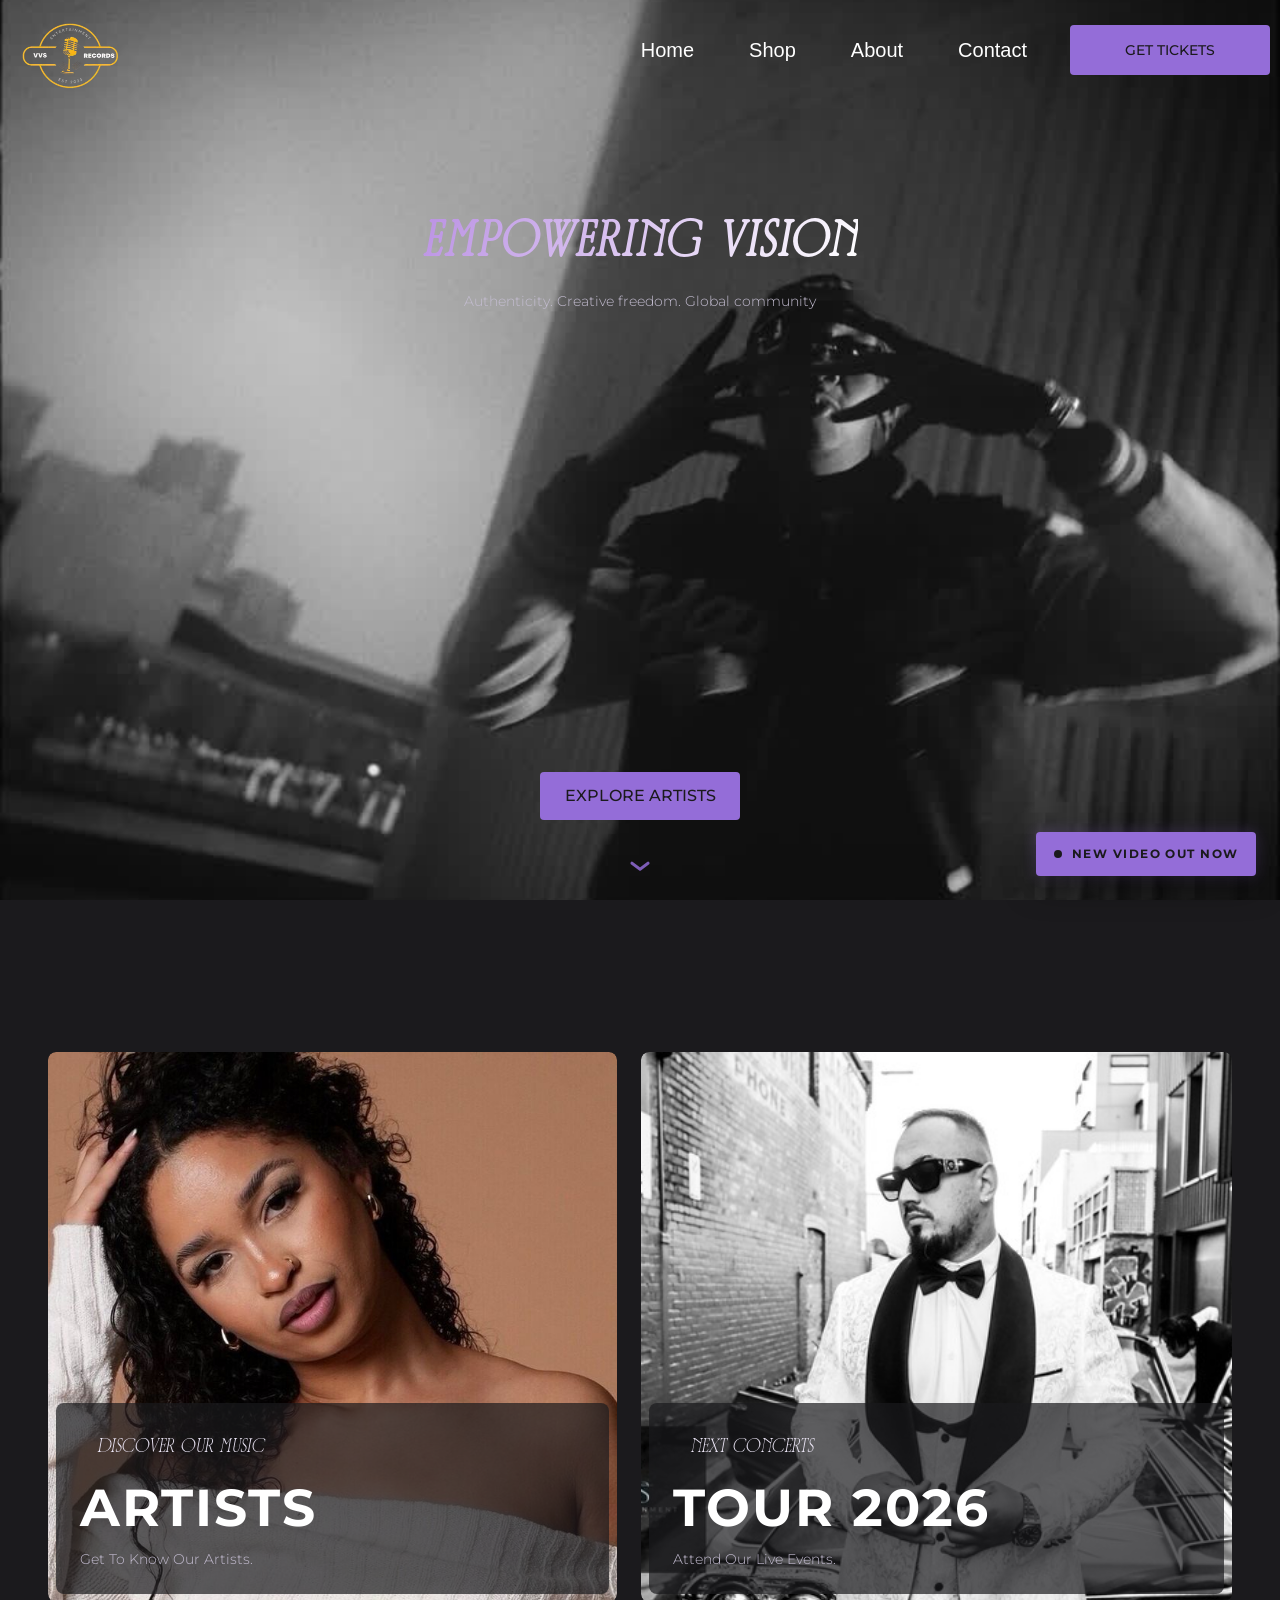
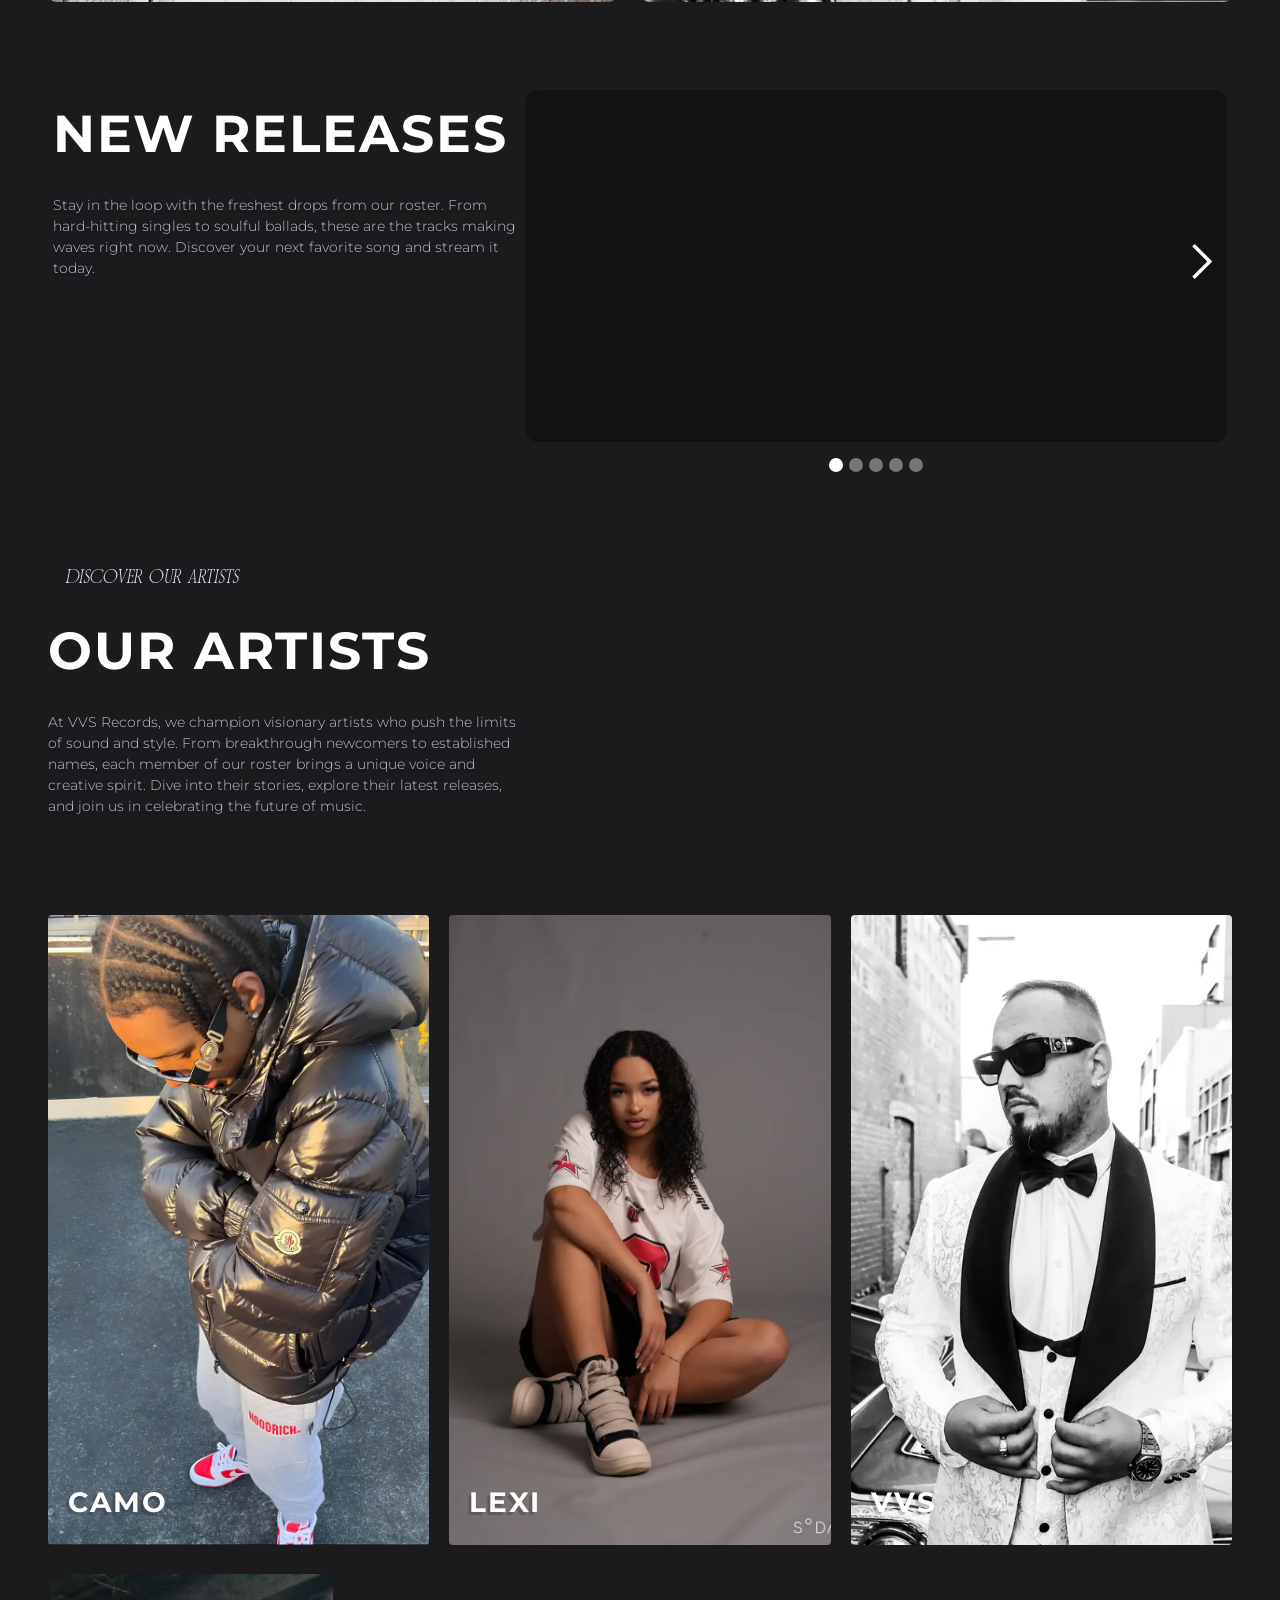
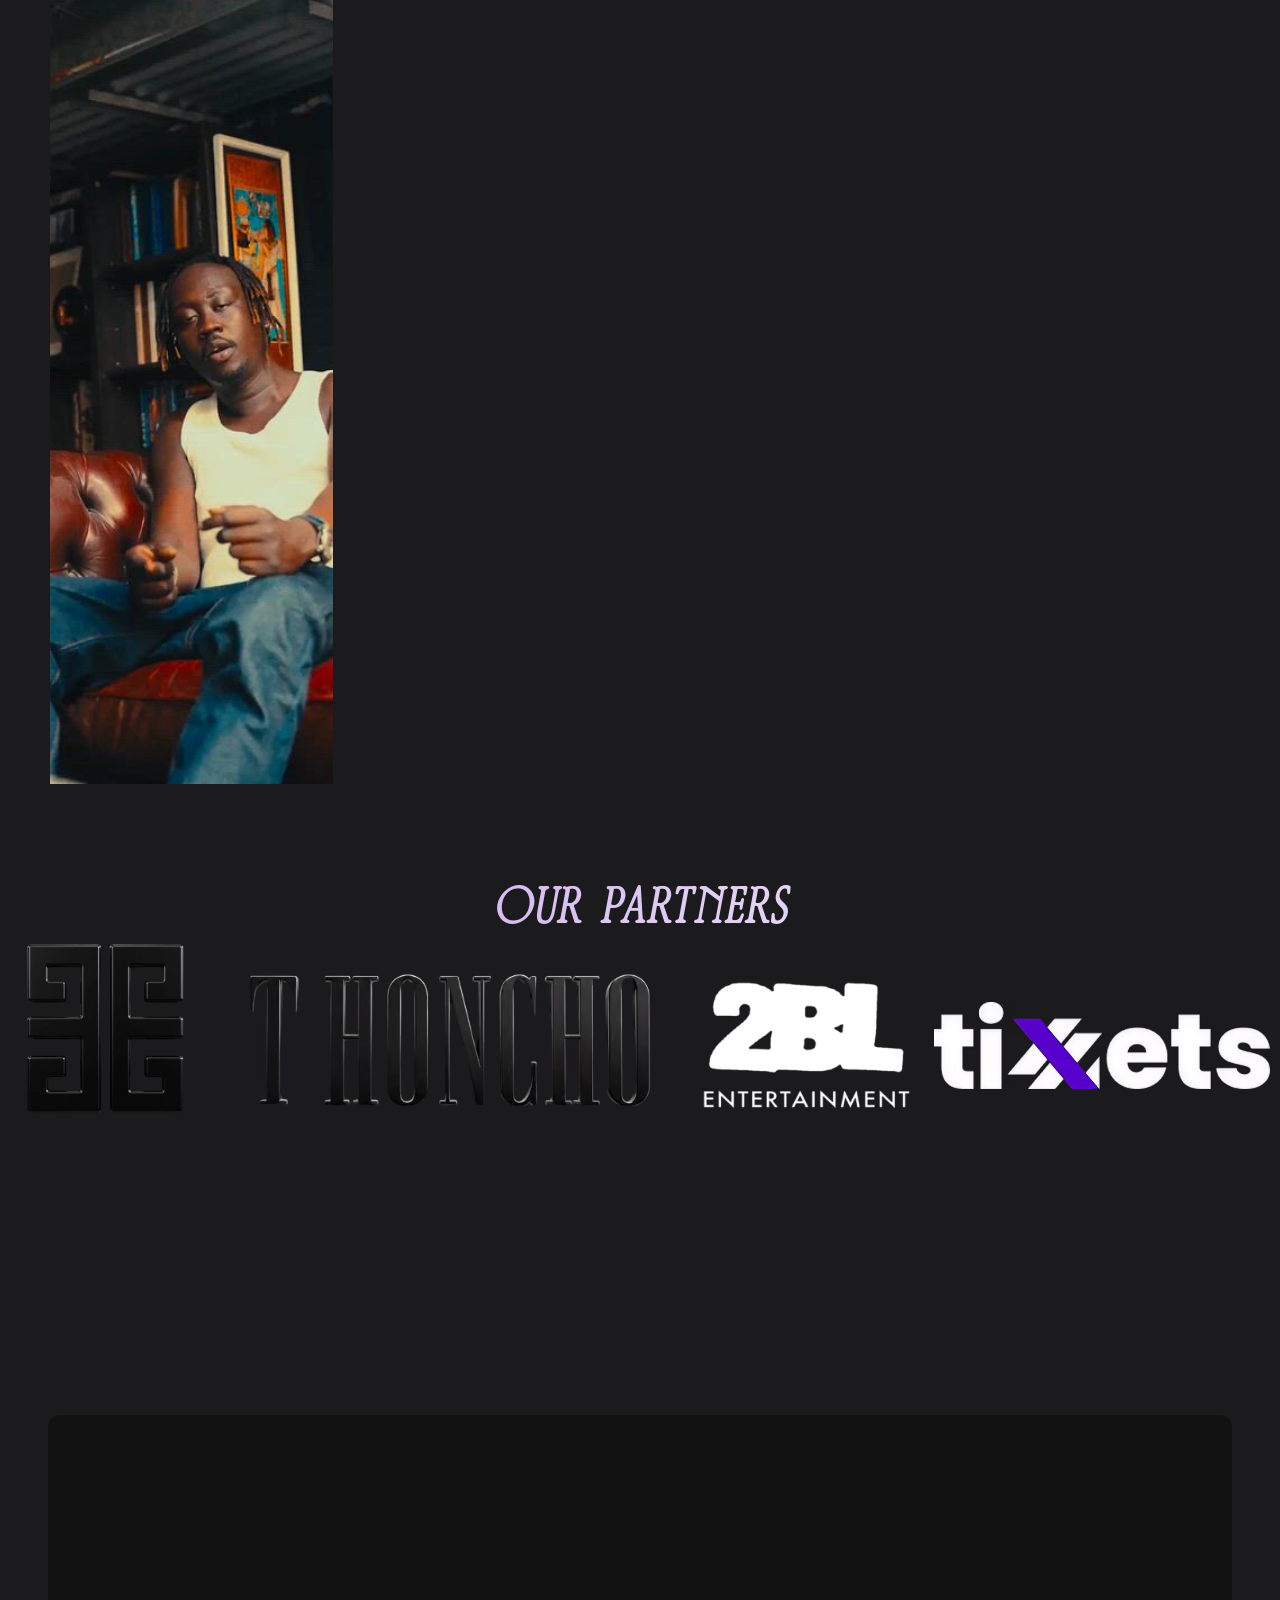
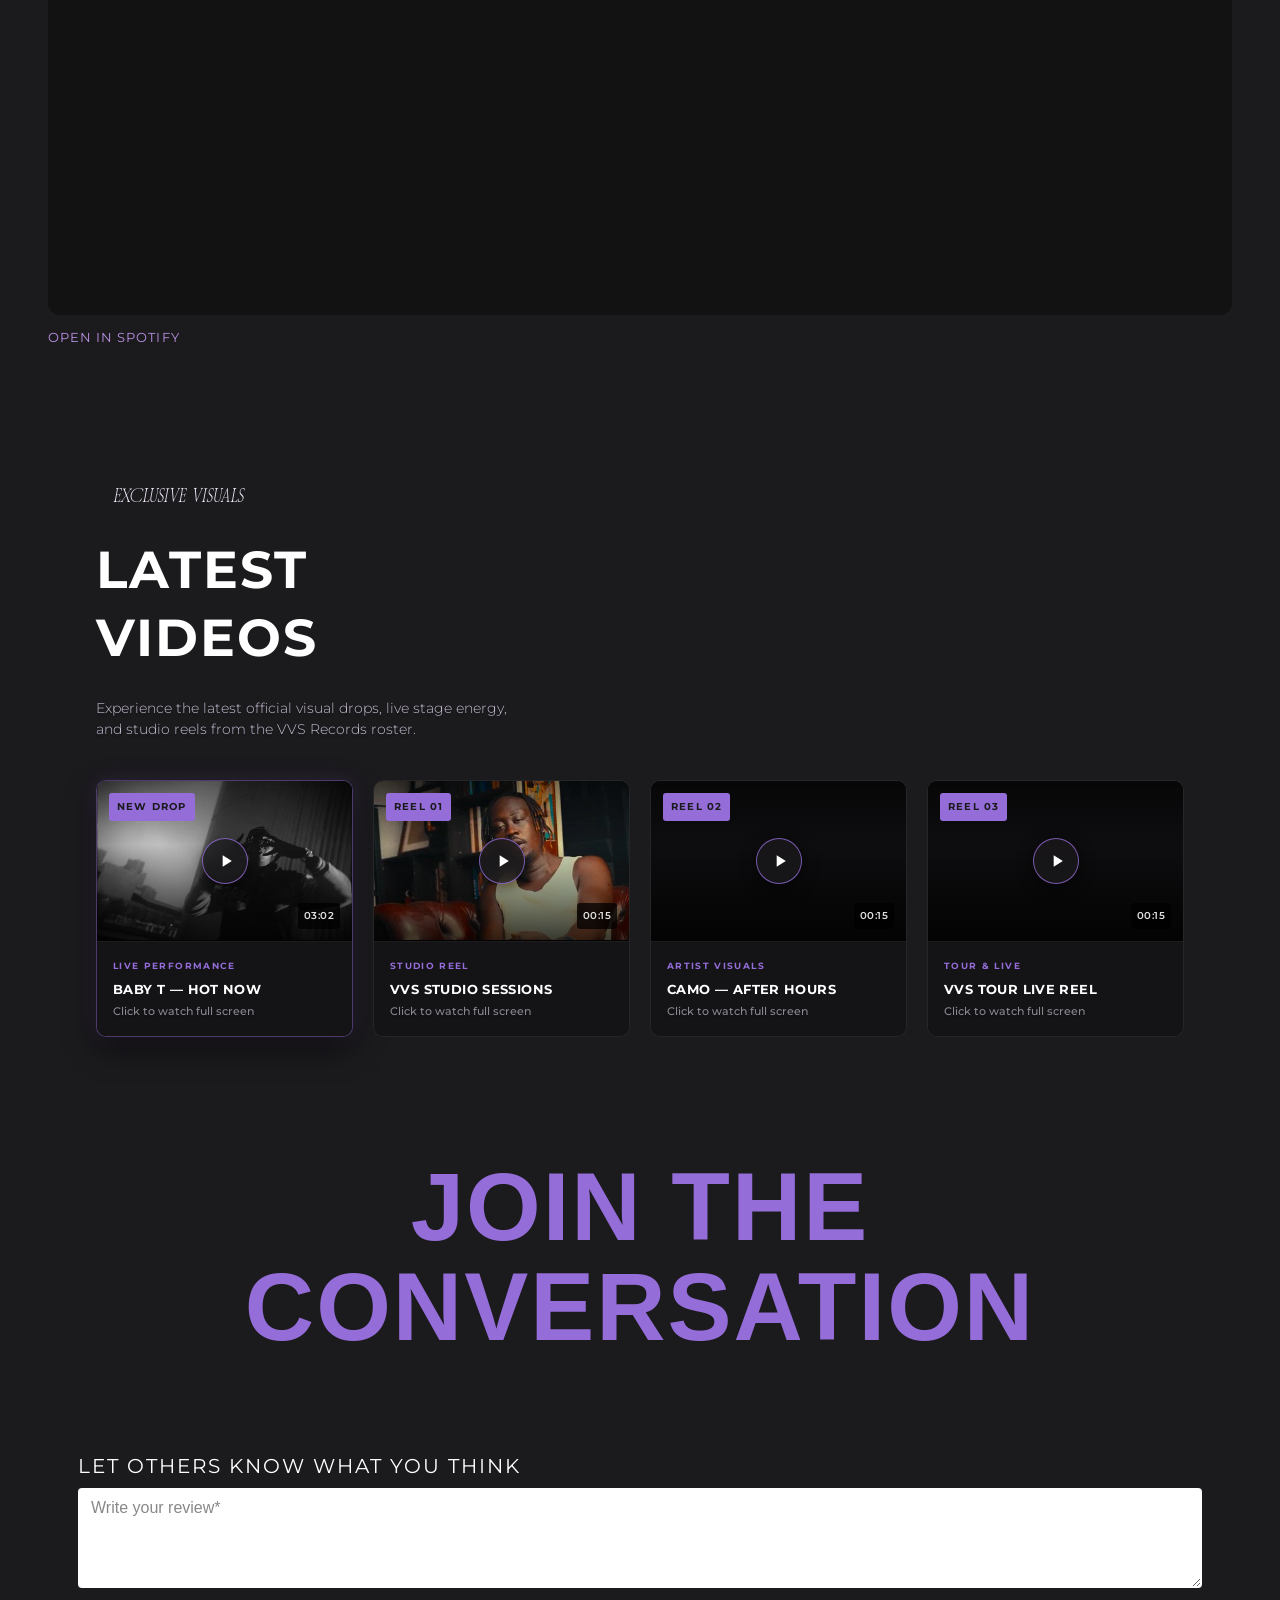
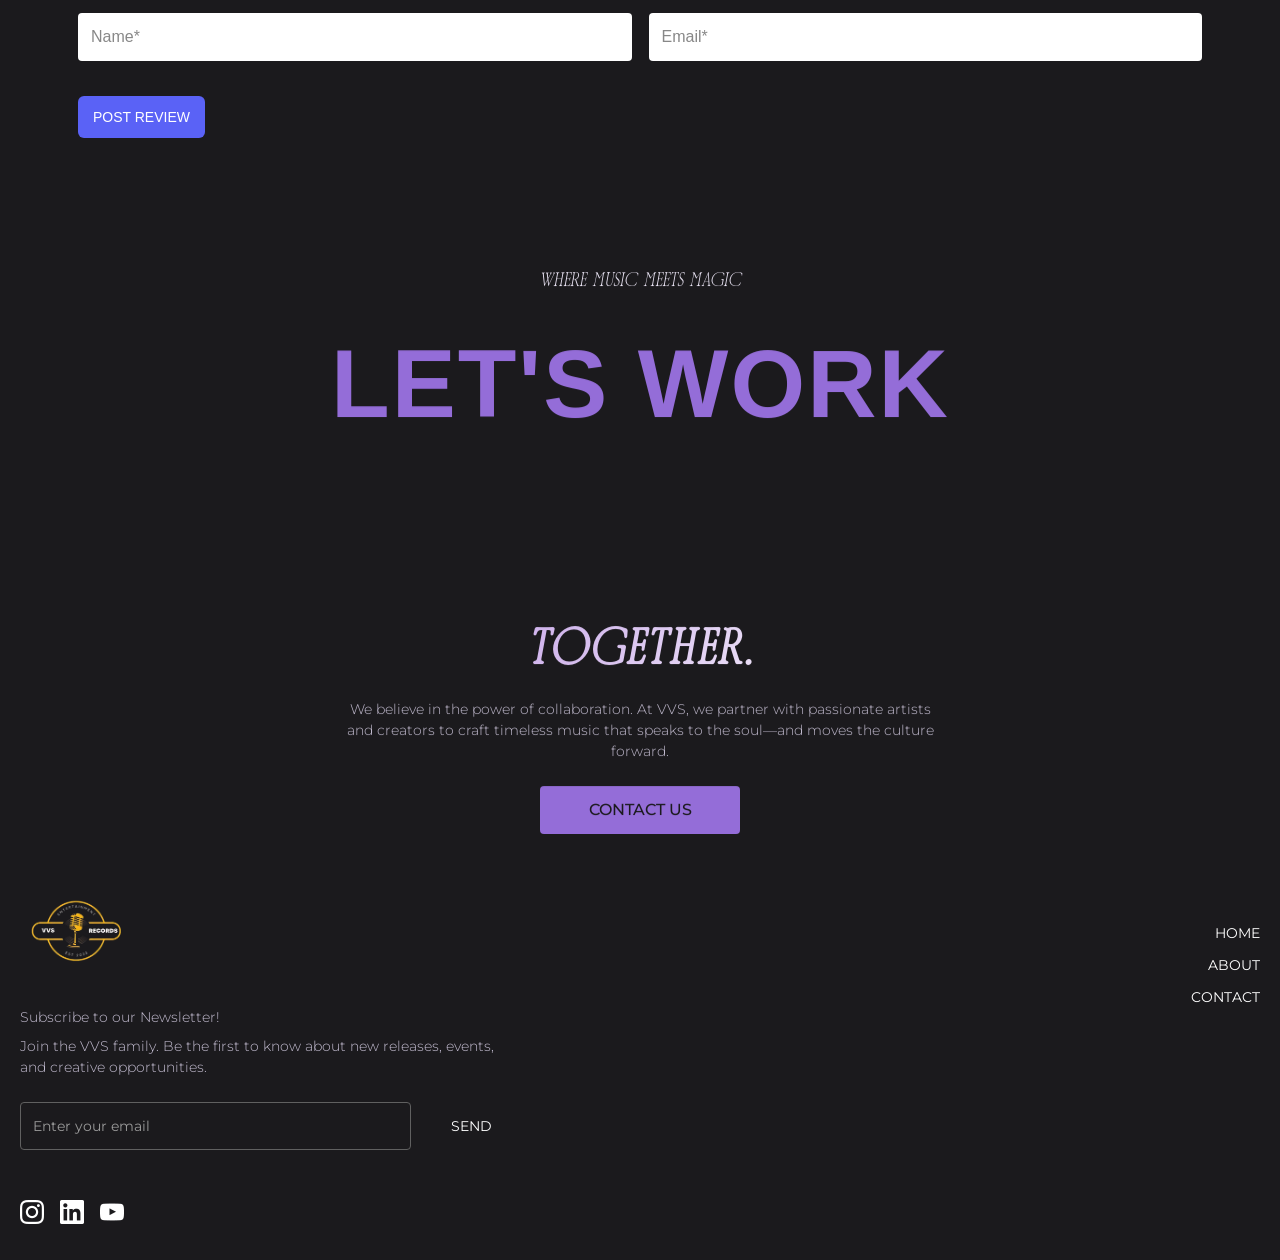
==== commit 1ec70b5b: "update" ====
--- a/index.html
+++ b/index.html
@@ -1,5 +1,5 @@
-<!DOCTYPE html><!-- Handled by Exflow.site --><html data-wf-page="6813578728cd06c285b9a274" data-wf-site="6813578628cd06c285b9a201" lang="en"><head><meta charset="utf-8"/><link href="https://cdn.prod.website-files.com" rel="preconnect" /><title>VVS Enterprises</title><meta content="Discover and explore top music artists, their latest tracks, videos, and social links all in one place. Powered by VVS Enterprises." name="description"/><meta content="VVS Enterprises" property="og:title"/><meta content="Discover and explore top music artists, their latest tracks, videos, and social links all in one place. Powered by VVS Enterprises." property="og:description"/><meta content="VVS Enterprises" name="twitter:title"/><meta content="Discover and explore top music artists, their latest tracks, videos, and social links all in one place. Powered by VVS Enterprises." name="twitter:description"/><meta property="og:type" content="website"/><meta content="summary_large_image" name="twitter:card"/><meta content="width=device-width, initial-scale=1" name="viewport"/><meta content="Webflow" name="generator"/><link href="css/vvs-enterprises.webflow.shared.4eed130ae.css" rel="stylesheet" type="text/css"  /><style>.block-product[data-bg]{background-image:none;background-color:#1b1a1d;background-size:cover;background-position:center}video.js-lazy-video{background-color:#1b1a1d}iframe[data-embed]{width:100%;min-height:352px;background:#121212;border:0;border-radius:12px}.spotify-embed{position:relative;width:100%}.spotify-embed iframe{display:block;width:100%;min-height:352px;border:0;border-radius:12px;background:#121212}.spotify-fallback{display:inline-flex;margin-top:12px;color:#bb92e4;font-family:Montserrat,sans-serif;font-size:13px;letter-spacing:.08em;text-transform:uppercase;text-decoration:none}.spotify-fallback:hover{color:#fff}.slider.w-slider{height:auto;min-height:420px;background:transparent}.slider .w-slider-mask{height:352px;overflow:hidden}.slider .w-slider-nav{position:relative;inset:auto;height:auto;padding:16px 0 0;z-index:1}.slider .w-slider-arrow-left,.slider .w-slider-arrow-right{inset:auto;top:150px;width:44px;height:44px;z-index:3}.slider .w-slider-arrow-left{left:4px;right:auto}.slider .w-slider-arrow-right{right:4px;left:auto}.new-video-float{position:fixed;right:24px;bottom:24px;z-index:2000;display:flex;align-items:center;gap:10px;background:#946dd8;color:#1b1a1d;text-decoration:none;border-radius:4px;padding:12px 18px;font-family:Montserrat,sans-serif;font-size:12px;font-weight:700;letter-spacing:.12em;text-transform:uppercase;box-shadow:0 10px 30px rgba(0,0,0,0.5),0 0 15px rgba(148,109,216,0.3);cursor:pointer;touch-action:manipulation;-webkit-tap-highlight-color:transparent;user-select:none;-webkit-user-select:none;transition:background-color .15s ease,color .15s ease,transform .15s ease,box-shadow .15s ease,opacity .25s ease;will-change:transform,opacity}.new-video-float:hover{background:#ffffff;color:#1b1a1d;transform:translateY(-2px);box-shadow:0 14px 40px rgba(0,0,0,0.6),0 0 25px rgba(148,109,216,0.5)}.new-video-float:active{transform:scale(0.94) translateY(0);background:#b08deb;box-shadow:0 4px 12px rgba(0,0,0,0.4)}.new-video-float.is-hidden{opacity:0;pointer-events:none;transform:translateY(14px)}.new-video-float-dot{width:8px;height:8px;border-radius:50%;background:#1b1a1d;box-shadow:0 0 0 0 rgba(27,26,29,0.6);animation:new-video-pulse 1.6s ease-out infinite;pointer-events:none}@keyframes new-video-pulse{0%{box-shadow:0 0 0 0 rgba(27,26,29,0.5)}70%{box-shadow:0 0 0 8px rgba(27,26,29,0)}100%{box-shadow:0 0 0 0 rgba(27,26,29,0)}}.page-video-section{padding:72px 48px;width:100%}#latest-video{scroll-margin-top:80px;width:100%}.vvs-video-grid{display:grid;grid-template-columns:repeat(4,1fr);gap:20px;margin-top:36px;width:100%}.vvs-video-card{position:relative;background:#141316;border-radius:10px;border:1px solid rgba(255,255,255,0.08);overflow:hidden;display:flex;flex-direction:column;cursor:pointer;touch-action:manipulation;-webkit-tap-highlight-color:transparent;user-select:none;-webkit-user-select:none;transition:transform .25s cubic-bezier(.215,.61,.355,1),border-color .25s ease,box-shadow .25s ease}.vvs-video-card:hover{transform:translateY(-6px);border-color:rgba(148,109,216,0.7);box-shadow:0 20px 40px rgba(0,0,0,0.7),0 0 25px rgba(148,109,216,0.25)}.vvs-video-card:active{transform:scale(0.97)}.vvs-video-card.is-featured{border-color:rgba(148,109,216,0.45);box-shadow:0 12px 30px rgba(0,0,0,0.55),0 0 20px rgba(148,109,216,0.2)}.vvs-video-preview-wrap{position:relative;width:100%;aspect-ratio:16/10;background:#0a090b;overflow:hidden}.vvs-video-preview-wrap video{position:absolute;inset:0;width:100%;height:100%;object-fit:cover;background:#0d0c0e;transition:transform .4s ease}.vvs-video-card:hover .vvs-video-preview-wrap video{transform:scale(1.06)}.vvs-video-overlay{position:absolute;inset:0;display:flex;flex-direction:column;justify-content:space-between;padding:12px;background:linear-gradient(180deg,rgba(0,0,0,0.45) 0%,rgba(0,0,0,0) 40%,rgba(0,0,0,0.75) 100%);pointer-events:none}.vvs-card-badge{align-self:flex-start;background:#946dd8;color:#1b1a1d;font-family:Montserrat,sans-serif;font-size:10px;font-weight:700;letter-spacing:.12em;text-transform:uppercase;padding:4px 8px;border-radius:3px}.vvs-play-btn{position:absolute;top:50%;left:50%;transform:translate(-50%,-50%);width:46px;height:46px;border-radius:50%;background:rgba(27,26,29,0.75);border:1.5px solid rgba(148,109,216,0.8);color:#fff;display:flex;align-items:center;justify-content:center;backdrop-filter:blur(8px);-webkit-backdrop-filter:blur(8px);transition:transform .2s ease,background-color .2s ease,box-shadow .2s ease;box-shadow:0 4px 15px rgba(0,0,0,0.5);pointer-events:none}.vvs-play-btn svg{margin-left:2px}.vvs-video-card:hover .vvs-play-btn{transform:translate(-50%,-50%) scale(1.15);background:#946dd8;color:#1b1a1d;border-color:#946dd8;box-shadow:0 0 25px rgba(148,109,216,0.9)}.vvs-duration-badge{align-self:flex-end;background:rgba(0,0,0,0.75);color:#e0e0e0;font-family:Montserrat,sans-serif;font-size:10px;font-weight:600;padding:3px 6px;border-radius:3px;letter-spacing:.05em}.vvs-video-info{padding:14px 16px 16px;display:flex;flex-direction:column;gap:5px;background:#141316;border-top:1px solid rgba(255,255,255,0.04);flex-grow:1}.vvs-video-tag{font-family:Montserrat,sans-serif;font-size:9px;font-weight:700;color:#946dd8;letter-spacing:.15em;text-transform:uppercase}.vvs-video-card-title{font-family:Montserrat,sans-serif;font-size:13px;font-weight:700;color:#fff;line-height:1.35;margin:0;text-transform:uppercase;letter-spacing:.03em}.vvs-video-card-sub{font-family:Montserrat,sans-serif;font-size:11px;color:#8a8890;margin:0}.vvs-modal{position:fixed;inset:0;z-index:3000;display:flex;align-items:center;justify-content:center;padding:20px;opacity:0;pointer-events:none;transition:opacity .25s ease}.vvs-modal.is-open{opacity:1;pointer-events:auto}.vvs-modal-backdrop{position:absolute;inset:0;background:rgba(8,7,10,0.92);backdrop-filter:blur(16px);-webkit-backdrop-filter:blur(16px);cursor:pointer}.vvs-modal-container{position:relative;z-index:1;width:100%;max-width:960px;max-height:90vh;background:#131215;border:1px solid rgba(148,109,216,0.3);border-radius:12px;box-shadow:0 30px 80px rgba(0,0,0,0.85),0 0 40px rgba(148,109,216,0.2);overflow:hidden;display:flex;flex-direction:column;transform:scale(0.95);transition:transform .25s cubic-bezier(.215,.61,.355,1)}.vvs-modal.is-open .vvs-modal-container{transform:scale(1)}.vvs-modal-header{display:flex;align-items:center;justify-content:space-between;padding:14px 20px;background:#161519;border-bottom:1px solid rgba(255,255,255,0.06)}.vvs-modal-title-group{display:flex;align-items:center;gap:10px}.vvs-modal-badge{background:#946dd8;color:#1b1a1d;font-family:Montserrat,sans-serif;font-size:10px;font-weight:700;letter-spacing:.1em;text-transform:uppercase;padding:3px 7px;border-radius:3px}.vvs-modal-title{font-family:Montserrat,sans-serif;font-size:14px;font-weight:700;color:#fff;margin:0;letter-spacing:.05em;text-transform:uppercase}.vvs-modal-close{background:rgba(255,255,255,0.06);border:1px solid rgba(255,255,255,0.1);color:#fff;width:34px;height:34px;border-radius:50%;display:flex;align-items:center;justify-content:center;cursor:pointer;transition:background-color .2s,color .2s,transform .2s}.vvs-modal-close:hover{background:#946dd8;color:#1b1a1d;transform:rotate(90deg)}.vvs-modal-body{position:relative;width:100%;background:#000;flex:1;min-height:0;display:flex;align-items:center;justify-content:center}.vvs-modal-player-wrap{position:relative;width:100%;padding-top:56.25%;background:#000}.vvs-modal-player-wrap video{position:absolute;inset:0;width:100%;height:100%;border:0;object-fit:contain;background:#000}.vvs-modal-footer{display:flex;align-items:center;justify-content:space-between;padding:12px 20px;background:#161519;border-top:1px solid rgba(255,255,255,0.06);gap:16px}.vvs-modal-desc{font-family:Montserrat,sans-serif;font-size:12px;color:#9c99a4;margin:0}.vvs-modal-action-btn{display:inline-flex;align-items:center;gap:6px;background:transparent;color:#bb92e4;border:1px solid rgba(148,109,216,0.3);padding:6px 14px;border-radius:4px;font-family:Montserrat,sans-serif;font-size:11px;font-weight:700;text-transform:uppercase;letter-spacing:.08em;text-decoration:none;transition:background-color .2s,color .2s}.vvs-modal-action-btn:hover{background:#946dd8;color:#1b1a1d;border-color:#946dd8}@media screen and (max-width:1024px){.vvs-video-grid{grid-template-columns:repeat(2,1fr);gap:16px}.page-video-section{padding:56px 28px}}@media screen and (max-width:640px){.vvs-video-grid{grid-template-columns:1fr;gap:16px}.page-video-section{padding:40px 16px}.vvs-modal{padding:10px}.vvs-modal-footer{flex-direction:column;align-items:flex-start;gap:10px}}@media (min-width:992px) {html.w-mod-js:not(.w-mod-ix) [data-w-id="0b769b0d-0298-23a3-3000-9102dbe75598"] {width:100%;height:0px;}html.w-mod-js:not(.w-mod-ix) [data-w-id="c04f792a-6f06-3bf4-e684-cd26d29c5497"] {width:100%;height:0px;}html.w-mod-js:not(.w-mod-ix) [data-w-id="0d06d823-144d-419e-7f09-ec1f3871921a"] {width:100%;height:0px;}html.w-mod-js:not(.w-mod-ix) [data-w-id="8805908a-2048-f45b-5406-957e91d7fc41"] {width:100%;height:0px;}html.w-mod-js:not(.w-mod-ix) [data-w-id="8805908a-2048-f45b-5406-957e91d7fc44"] {width:100%;height:0px;}}</style><link href="https://fonts.googleapis.com" rel="preconnect"/><link href="https://fonts.gstatic.com" rel="preconnect" crossorigin/><link href="https://fonts.googleapis.com/css2?family=Montserrat:ital,wght@0,300;0,400;0,500;0,600;0,700;1,400&display=swap" rel="stylesheet"/><link rel="preload" as="image" href="images/0804-20-281-29-281-29-poster-00001.jpg"/><link rel="preload" as="image" href="images/logo-vvs-opt.webp" type="image/webp"/><script type="text/javascript">!function(o,c){var n=c.documentElement,t=" w-mod-";n.className+=t+"js",("ontouchstart"in o||o.DocumentTouch&&c instanceof DocumentTouch)&&(n.className+=t+"touch")}(window,document);</script><link href="images/favicon.png" rel="shortcut icon" type="image/x-icon"/><link href="images/app-icon.png" rel="apple-touch-icon"/><script type="text/javascript">window.__WEBFLOW_CURRENCY_SETTINGS = {"currencyCode":"USD","symbol":"$","decimal":".","fractionDigits":2,"group":",","template":"{{wf {\"path\":\"symbol\",\"type\":\"PlainText\"} }} {{wf {\"path\":\"amount\",\"type\":\"CommercePrice\"} }} {{wf {\"path\":\"currencyCode\",\"type\":\"PlainText\"} }}","hideDecimalForWholeNumbers":false};</script></head><body class="body"><a href="#latest-video" class="new-video-float" aria-label="New video out now"><span class="new-video-float-dot"></span><span>New video out now</span></a><div data-animation="default" data-collapse="medium" data-duration="400" data-easing="ease" data-easing2="ease" role="banner" class="navbar-3 w-nav"><a href="/" aria-current="page" class="w-nav-brand w--current"><img width="120" height="112" alt="VVS Enterprises" src="images/logo-vvs-opt.webp" loading="eager" fetchpriority="high" decoding="async"/></a><nav role="navigation" class="nav-menu-3 w-nav-menu"><a data-w-id="9602bd85-179f-0a59-e83d-1263bef23c50" href="/" aria-current="page" class="link-block-6 w-inline-block w--current"><div class="text-block-11">Home<br/></div><div class="underline"></div></a><a data-w-id="c1b45681-e389-7df9-7e55-9ab17b62051b" href="https://pf1h8h-1e.myshopify.com" target="_blank" class="link-block-6 w-inline-block"><div class="text-block-11">Shop</div><div class="underline"></div></a><a data-w-id="9602bd85-179f-0a59-e83d-1263bef23c55" href="/about" class="link-block-6 w-inline-block"><div class="text-block-11">About<br/></div><div class="underline"></div></a><a data-w-id="9602bd85-179f-0a59-e83d-1263bef23c5a" href="/contact" class="link-block-6 w-inline-block"><div class="text-block-11">Contact<br/></div><div class="underline"></div></a><a data-w-id="bb174422-6cc3-1784-20ec-049957ddc023" href="https://tixxets.com/organization-profile/1667bbfb-725e-4b01-aa15-7da4264ebd02" target="_blank" class="button-cta navigation getbutton w-inline-block"><div data-w-id="bb174422-6cc3-1784-20ec-049957ddc024" class="text-button-color">GET TICKETS</div><div class="effect-circle"></div></a></nav><div id="menu-trigger" class="menu-button-3 w-nav-button"><div class="icon-2 w-icon-nav-menu"></div></div></div><section class="section-4"><div class="w-layout-blockcontainer container-6 w-container"><div data-poster-url="images/0804-20-281-29-281-29-poster-00001.jpg" data-video-urls="images/0804-20-281-29-281-29-transcode.mp4,images/0804-20-281-29-281-29-transcode.webm" data-autoplay="true" data-loop="true" data-wf-ignore="true" class="background-video-3 w-background-video w-background-video-atom"><video id="bff849a7-6bcd-5b7c-d946-86e215fb96eb-video" class="js-hero-video" loop="" muted="" playsinline="" preload="none" poster="images/0804-20-281-29-281-29-poster-00001.jpg" style="background-image:url(&quot;images/0804-20-281-29-281-29-poster-00001.jpg&quot;)" data-wf-ignore="true" data-object-fit="cover"><source src="images/0804-20-281-29-281-29-transcode.mp4" type="video/mp4" data-wf-ignore="true"/></video></div><div data-w-id="8bbe1696-67af-5bdb-7fdb-99c131ce6b81" class="contentwrapper-hero"><div class="fix-hightbox"><div data-w-id="c04f792a-6f06-3bf4-e684-cd26d29c5497" class="wrapper-title bottom-title"><h1 class="heading1_hero"><span class="text-span">Empowering Vision</span></h1><div class="content-wrapper-paragraph"><div class="paragraph maxwidth-500px">Authenticity. Creative freedom. Global community</div></div></div></div><div class="div-block-17"><a href="#Music" class="button-primary inverted w-button">Explore Artists</a><div class="scroll-down-arrows" data-w-id="8f4cf659-35e6-b0a7-c20c-3e270f8b1f33" data-animation-type="lottie" data-src="js/4d005b5711aa42ffad72513329aa83a0.json" data-loop="1" data-direction="1" data-autoplay="1" data-is-ix2-target="0" data-renderer="svg" data-default-duration="2" data-duration="0" data-loading="eager"></div></div></div></div></section><section class="artists-profile hero-home"><div class="w-layout-blockcontainer container hero-home w-container"><div class="blog-cardshero"><a href="#Music" class="card-link-hero fadein w-inline-block"><div class="content-card-hero"><div class="label-intro">discover our music</div><h2 class="title-maincta">artists</h2><div class="paragraph">Get To Know Our Artists.</div></div><img src="images/img_8188-20-1-20-1-.jpeg" loading="lazy" sizes="(max-width: 767px) 100vw, (max-width: 991px) 728px, 940px" srcset="images/img_8188-20-1-20-1-p-500.jpeg 500w, images/img_8188-20-1-20-1-p-800.jpeg 800w, images/img_8188-20-1-20-1-p-1080.jpeg 1080w, images/img_8188-20-1-20-1-.jpeg 1280w" alt="a picture of music artist lexi" class="layer-image" decoding="async"/></a><a href="https://tixxets.com/organization-profile/1667bbfb-725e-4b01-aa15-7da4264ebd02" target="_blank" rel="noopener noreferrer" class="card-link-hero right-card fadein w-inline-block"><div class="content-card-hero"><div class="label-intro">next concerts</div><h2 class="title-maincta">TOUR <span class="js-current-year">2026</span></h2><div class="paragraph">Attend Our Live Events.</div></div><img src="images/whatsapp-20image-202025-05-25-20at-2017.49.05_3a57664d-202-20-2-.jpg" loading="lazy" sizes="(max-width: 600px) 100vw, 600px" srcset="images/whatsapp-20image-202025-05-25-20at-2017.49.05_3a57664d-202-20-2-p-500.jpg 500w, images/whatsapp-20image-202025-05-25-20at-2017.49.05_3a57664d-202-20-2-.jpg 600w" alt="Picture of music artist
-" class="layer-image"/></a></div></div></section><section class="artists-profile hero-home"><div class="w-layout-blockcontainer container hero-home slider-section w-container"><div class="content-wrapper shop fadein"><div class="wrapper-title-music"><h2 class="heading-2 _50">new releases</h2></div><div class="paragraph-wrapper"><p class="paragraph maxwidth-700px">Stay in the loop with the freshest drops from our roster. From hard-hitting singles to soulful ballads, these are the tracks making waves right now. Discover your next favorite song and stream it today.</p></div></div><div data-delay="10000" data-animation="slide" class="slider w-slider" data-autoplay="false" data-easing="ease" data-hide-arrows="true" data-disable-swipe="false" data-autoplay-limit="0" data-nav-spacing="3" data-duration="500" data-infinite="true"><div class="w-slider-mask"><div class="w-slide"><div><div class="w-embed w-iframe"><iframe data-testid="embed-iframe" style="border-radius:12px" data-embed="https://open.spotify.com/embed/track/0CrSvud3yPYkp3C8h5EtEh?utm_source=generator&si=28a5640e946244ed" width="100%" height="352" frameBorder="0" allowfullscreen="" allow="autoplay; clipboard-write; encrypted-media; fullscreen; picture-in-picture; web-share" referrerpolicy="strict-origin-when-cross-origin" loading="lazy"></iframe></div></div></div><div class="w-slide"><div><div class="w-embed w-iframe"><iframe data-testid="embed-iframe" style="border-radius:12px" data-embed="https://open.spotify.com/embed/track/6qdx0ak1mrdugNXw9XcPgJ?utm_source=generator" width="100%" height="352" frameBorder="0" allowfullscreen="" allow="autoplay; clipboard-write; encrypted-media; fullscreen; picture-in-picture; web-share" referrerpolicy="strict-origin-when-cross-origin" loading="lazy"></iframe></div></div></div><div class="w-slide"><div><div class="w-embed w-iframe"><iframe data-testid="embed-iframe" style="border-radius:12px" data-embed="https://open.spotify.com/embed/track/66d7Efk8ly9oqHL8ByCBTI?utm_source=generator" width="100%" height="352" frameBorder="0" allowfullscreen="" allow="autoplay; clipboard-write; encrypted-media; fullscreen; picture-in-picture; web-share" referrerpolicy="strict-origin-when-cross-origin" loading="lazy"></iframe></div></div></div><div class="w-slide"><div><div class="w-embed w-iframe"><iframe data-testid="embed-iframe" style="border-radius:12px" data-embed="https://open.spotify.com/embed/track/695piUqdrYO0czI01C5suK?utm_source=generator" width="100%" height="352" frameBorder="0" allowfullscreen="" allow="autoplay; clipboard-write; encrypted-media; fullscreen; picture-in-picture; web-share" referrerpolicy="strict-origin-when-cross-origin" loading="lazy"></iframe></div></div></div><div class="w-slide"><div><div class="w-embed w-iframe"><iframe data-testid="embed-iframe" style="border-radius:12px" data-embed="https://open.spotify.com/embed/track/7lgx1P2lliKlwpxofrPSkP?utm_source=generator" width="100%" height="352" frameBorder="0" allowfullscreen="" allow="autoplay; clipboard-write; encrypted-media; fullscreen; picture-in-picture; web-share" referrerpolicy="strict-origin-when-cross-origin" loading="lazy"></iframe></div></div></div></div><div class="left-arrow w-slider-arrow-left"><div class="w-icon-slider-left"></div></div><div class="right-arrow w-slider-arrow-right"><div class="w-icon-slider-right"></div></div><div class="w-slider-nav w-round"></div></div></div></section><section id="Music" class="artists-profile shop"><div class="w-layout-blockcontainer container shop w-container"><div class="content-wrapper shop fadein"><div class="wrapper-title-music"><div class="label-intro">discover our artists</div><h2 class="heading-2 _50">OUR ARTISTS</h2></div><div class="paragraph-wrapper"><p class="paragraph maxwidth-700px">At VVS Records, we champion visionary artists who push the limits of sound and style. From breakthrough newcomers to established names, each member of our roster brings a unique voice and creative spirit. Dive into their stories, explore their latest releases, and join us in celebrating the future of music.</p></div></div><div class="collection-wrapper-product w-dyn-list"><div role="list" class="collection-list-2 w-dyn-items w-row"><div role="listitem" class="collection-item-4 w-dyn-item w-col w-col-4"><a data-bg="images/camo-opt.webp" href="#" class="block-product w-inline-block"><div class="artist-card"><div class="artists-details"><h2 class="title-artist">Camo</h2></div></div></a></div><div role="listitem" class="collection-item-4 w-dyn-item w-col w-col-4"><a data-bg="images/img_2374-opt.webp" href="#" class="block-product w-inline-block"><div class="artist-card"><div class="artists-details"><h2 class="title-artist">Lexi</h2></div></div></a></div><div role="listitem" class="collection-item-4 w-dyn-item w-col w-col-4"><a data-bg="images/vvs-20impala-20straight-20shot-opt.webp" href="#" class="block-product w-inline-block"><div class="artist-card"><div class="artists-details"><h2 class="title-artist">VVS</h2></div></div></a></div></div></div><div class="div-block-16"></div></div></section><section class="section-6"><div class="div-block-25"><div data-poster-url="images/reel-201_compressed_poster.0000000.jpg" data-video-urls="images/reel-201_compressed_mp4.mp4,https://cdn.prod.website-files.com/6813578628cd06c285b9a201%2F6a4226473c9d32d27ff64f76_reel%201_compressed_webm.webm" data-autoplay="true" data-loop="true" data-wf-ignore="true" class="background-video-5 w-background-video w-background-video-atom"><video data-poster="images/reel-201_compressed_poster.0000000.jpg" preload="none" class="js-lazy-video" id="0bcf1493-c306-f444-f538-8a06697d1554-video" loop=""  muted="" playsinline="" data-wf-ignore="true" data-object-fit="cover"><source data-src="images/reel-201_compressed_mp4.mp4" type="video/mp4" data-wf-ignore="true"/></video></div></div><div class="div-block-25"><div data-poster-url="https://cdn.prod.website-files.com/6813578628cd06c285b9a201%2F6a422b56e3edcd01fe2e93f2_reel%202%20_compressed_poster.0000000.jpg" data-video-urls="https://cdn.prod.website-files.com/6813578628cd06c285b9a201%2F6a422b56e3edcd01fe2e93f2_reel%202%20_compressed_mp4.mp4,https://cdn.prod.website-files.com/6813578628cd06c285b9a201%2F6a422b56e3edcd01fe2e93f2_reel%202%20_compressed_webm.webm" data-autoplay="true" data-loop="true" data-wf-ignore="true" class="background-video-6 w-background-video w-background-video-atom"><video data-poster="https://cdn.prod.website-files.com/6813578628cd06c285b9a201%2F6a422b56e3edcd01fe2e93f2_reel%202%20_compressed_poster.0000000.jpg" preload="none" class="js-lazy-video" id="219e15ca-a04e-795a-446c-4f7e0c526864-video" loop=""  muted="" playsinline="" data-wf-ignore="true" data-object-fit="cover"><source data-src="https://cdn.prod.website-files.com/6813578628cd06c285b9a201%2F6a422b56e3edcd01fe2e93f2_reel%202%20_compressed_mp4.mp4" data-wf-ignore="true"/></video></div></div><div class="div-block-25"><div data-poster-url="https://cdn.prod.website-files.com/6813578628cd06c285b9a201%2F6a422bd568cb2913d497e570_reel%203_compressed_poster.0000000.jpg" data-video-urls="https://cdn.prod.website-files.com/6813578628cd06c285b9a201%2F6a422bd568cb2913d497e570_reel%203_compressed_mp4.mp4,https://cdn.prod.website-files.com/6813578628cd06c285b9a201%2F6a422bd568cb2913d497e570_reel%203_compressed_webm.webm" data-autoplay="true" data-loop="true" data-wf-ignore="true" class="background-video-7 w-background-video w-background-video-atom"><video data-poster="https://cdn.prod.website-files.com/6813578628cd06c285b9a201%2F6a422bd568cb2913d497e570_reel%203_compressed_poster.0000000.jpg" preload="none" class="js-lazy-video" id="0e13a3a7-ea6d-1294-530d-099064fc021e-video" loop=""  muted="" playsinline="" data-wf-ignore="true" data-object-fit="cover"><source data-src="https://cdn.prod.website-files.com/6813578628cd06c285b9a201%2F6a422bd568cb2913d497e570_reel%203_compressed_mp4.mp4" data-wf-ignore="true"/></video></div></div><div class="div-block-25"><div data-poster-url="https://cdn.prod.website-files.com/6813578628cd06c285b9a201%2F6a422c9cdac234ee4ba2ba73_reel%204_compressed_poster.0000000.jpg" data-video-urls="https://cdn.prod.website-files.com/6813578628cd06c285b9a201%2F6a422c9cdac234ee4ba2ba73_reel%204_compressed_mp4.mp4,https://cdn.prod.website-files.com/6813578628cd06c285b9a201%2F6a422c9cdac234ee4ba2ba73_reel%204_compressed_webm.webm" data-autoplay="true" data-loop="true" data-wf-ignore="true" class="background-video-8 w-background-video w-background-video-atom"><video data-poster="https://cdn.prod.website-files.com/6813578628cd06c285b9a201%2F6a422c9cdac234ee4ba2ba73_reel%204_compressed_poster.0000000.jpg" preload="none" class="js-lazy-video" id="3160d0f7-d6f0-1284-5fd3-c308c841a670-video" loop=""  muted="" playsinline="" data-wf-ignore="true" data-object-fit="cover"><source data-src="https://cdn.prod.website-files.com/6813578628cd06c285b9a201%2F6a422c9cdac234ee4ba2ba73_reel%204_compressed_mp4.mp4" data-wf-ignore="true"/></video></div></div></section><section class="section-7"><h2 class="heading1_hero"><span class="text-span">our partners</span></h2><div class="div-block-26"><div class="div-block-29"><img src="images/whatsapp-20image-202026-07-15-20at-2006.36.28.avif" loading="lazy" width="241" alt=""/></div><div class="div-block-28"><img src="images/whatsapp-20image-202026-07-15-20at-2006.36.28-20copy.avif" loading="lazy" alt=""/></div><div class="div-block-27"><img src="images/2bl-dark.png" loading="lazy" alt=""/></div><div class="div-block-27"><img src="images/upscalemedia-transformed.avif" loading="lazy" width="423" alt=""/></div></div></section><section class="artists-profile hero-home"><div class="w-layout-blockcontainer container hero-home album-section w-container"><div class="content-wrapper shop fadein ablum-section"><div class="wrapper-title-music"><h2 class="heading-2 _50">featured album</h2></div><div class="paragraph-wrapper"><p class="paragraph maxwidth-700px">Stay in the loop with the freshest drops from our roster. From hard-hitting singles to soulful ballads, these are the tracks making waves right now. Discover your next favorite song and stream it today.</p></div></div><div><div class="w-embed w-iframe"><iframe data-testid="embed-iframe" style="border-radius:12px" data-embed="https://open.spotify.com/embed/artist/2DDnzptkIWeVwnGhZl3e5W?utm_source=generator" width="100%" height="500" frameBorder="0" allowfullscreen="" allow="autoplay; clipboard-write; encrypted-media; fullscreen; picture-in-picture; web-share" referrerpolicy="strict-origin-when-cross-origin" loading="lazy"></iframe></div></div></div></section><section id="Videos" class="artists-profile videos page-video-section"><div id="latest-video" class="w-layout-blockcontainer container shop w-container"><div class="content-wrapper shop fadein"><div class="wrapper-title-music"><div class="label-intro">exclusive visuals</div><h2 class="heading-2 _50">Latest Videos</h2></div><div class="paragraph-wrapper"><p class="paragraph maxwidth-700px">Experience the latest official visual drops, live stage energy, and studio reels from the VVS Records roster.</p></div></div><div class="vvs-video-grid"><div class="vvs-video-card is-featured" data-video-title="BABY T — HOT NOW (LALA)" data-video-desc="Official live performance visual drop recorded live on stage." data-video-src="Videos/latest-video.mp4" data-video-type="video/mp4" data-yt-url="https://www.youtube.com/watch?v=vE5lNC5GrDs" data-badge="NEW DROP"><div class="vvs-video-preview-wrap"><video class="vvs-reel-preview" muted loop playsinline preload="metadata" poster="images/0804-20-281-29-281-29-poster-00001.jpg"><source src="Videos/latest-video.mp4" type="video/mp4"/></video><div class="vvs-video-overlay"><span class="vvs-card-badge">NEW DROP</span><button class="vvs-play-btn" type="button" aria-label="Play Baby T - HOT NOW"><svg viewBox="0 0 24 24" width="20" height="20" fill="currentColor"><path d="M8 5v14l11-7z"/></svg></button><span class="vvs-duration-badge">03:02</span></div></div><div class="vvs-video-info"><div class="vvs-video-tag">LIVE PERFORMANCE</div><h3 class="vvs-video-card-title">BABY T — HOT NOW</h3><p class="vvs-video-card-sub">Click to watch full screen</p></div></div><div class="vvs-video-card" data-video-title="VVS — STUDIO SESSIONS" data-video-desc="Behind the sound: night drives and creative studio sessions at VVS HQ." data-video-src="images/reel-201_compressed_mp4.mp4" data-video-type="video/mp4" data-badge="REEL 01"><div class="vvs-video-preview-wrap"><video class="vvs-reel-preview js-vvs-preview" muted loop playsinline preload="none" data-src="images/reel-201_compressed_mp4.mp4" poster="images/reel-201_compressed_poster.0000000.jpg"><source data-src="images/reel-201_compressed_mp4.mp4" type="video/mp4"/></video><div class="vvs-video-overlay"><span class="vvs-card-badge">REEL 01</span><button class="vvs-play-btn" type="button" aria-label="Play Studio Sessions"><svg viewBox="0 0 24 24" width="20" height="20" fill="currentColor"><path d="M8 5v14l11-7z"/></svg></button><span class="vvs-duration-badge">00:15</span></div></div><div class="vvs-video-info"><div class="vvs-video-tag">STUDIO REEL</div><h3 class="vvs-video-card-title">VVS STUDIO SESSIONS</h3><p class="vvs-video-card-sub">Click to watch full screen</p></div></div><div class="vvs-video-card" data-video-title="CAMO — AFTER HOURS" data-video-desc="Impala cruise and dark visualizer session from Camo." data-video-src="https://cdn.prod.website-files.com/6813578628cd06c285b9a201%2F6a422b56e3edcd01fe2e93f2_reel%202%20_compressed_mp4.mp4" data-video-type="video/mp4" data-badge="REEL 02"><div class="vvs-video-preview-wrap"><video class="vvs-reel-preview js-vvs-preview" muted loop playsinline preload="none" data-src="https://cdn.prod.website-files.com/6813578628cd06c285b9a201%2F6a422b56e3edcd01fe2e93f2_reel%202%20_compressed_mp4.mp4" poster="https://cdn.prod.website-files.com/6813578628cd06c285b9a201%2F6a422b56e3edcd01fe2e93f2_reel%202%20_compressed_poster.0000000.jpg"><source data-src="https://cdn.prod.website-files.com/6813578628cd06c285b9a201%2F6a422b56e3edcd01fe2e93f2_reel%202%20_compressed_mp4.mp4" type="video/mp4"/></video><div class="vvs-video-overlay"><span class="vvs-card-badge">REEL 02</span><button class="vvs-play-btn" type="button" aria-label="Play Camo After Hours"><svg viewBox="0 0 24 24" width="20" height="20" fill="currentColor"><path d="M8 5v14l11-7z"/></svg></button><span class="vvs-duration-badge">00:15</span></div></div><div class="vvs-video-info"><div class="vvs-video-tag">ARTIST VISUALS</div><h3 class="vvs-video-card-title">CAMO — AFTER HOURS</h3><p class="vvs-video-card-sub">Click to watch full screen</p></div></div><div class="vvs-video-card" data-video-title="VVS TOUR — BACKSTAGE & LIVE" data-video-desc="High-energy live crowds and backstage moments on tour." data-video-src="https://cdn.prod.website-files.com/6813578628cd06c285b9a201%2F6a422bd568cb2913d497e570_reel%203_compressed_mp4.mp4" data-video-type="video/mp4" data-badge="REEL 03"><div class="vvs-video-preview-wrap"><video class="vvs-reel-preview js-vvs-preview" muted loop playsinline preload="none" data-src="https://cdn.prod.website-files.com/6813578628cd06c285b9a201%2F6a422bd568cb2913d497e570_reel%203_compressed_mp4.mp4" poster="https://cdn.prod.website-files.com/6813578628cd06c285b9a201%2F6a422bd568cb2913d497e570_reel%203_compressed_poster.0000000.jpg"><source data-src="https://cdn.prod.website-files.com/6813578628cd06c285b9a201%2F6a422bd568cb2913d497e570_reel%203_compressed_mp4.mp4" type="video/mp4"/></video><div class="vvs-video-overlay"><span class="vvs-card-badge">REEL 03</span><button class="vvs-play-btn" type="button" aria-label="Play Tour Reel"><svg viewBox="0 0 24 24" width="20" height="20" fill="currentColor"><path d="M8 5v14l11-7z"/></svg></button><span class="vvs-duration-badge">00:15</span></div></div><div class="vvs-video-info"><div class="vvs-video-tag">TOUR & LIVE</div><h3 class="vvs-video-card-title">VVS TOUR LIVE REEL</h3><p class="vvs-video-card-sub">Click to watch full screen</p></div></div></div></div></section><section id="Sponsors" class="artists-profile sponsors"></section><section class="artists-profile events"><div class="w-layout-blockcontainer container cta-contact w-container"><div data-w-id="8b5f645d-24c4-384b-65ff-f9fd351a130c" class="contentwrapper-hero"><div class="div-block-24"><h2 class="heading1_hero">Join the Conversation</h2></div><div class="social-reviews-wrapper"><div class="social-reviews-main-copy"><div class="soc-reviews-form-div"><h3 class="soc-reviews-prompt">Let others know what you think</h3><div class="soc-reviews-form w-form"><form id="wf-form-Comment-Form" name="wf-form-Comment-Form" data-name="Comment Form" method="get" data-wf-page-id="6813578728cd06c285b9a274" data-wf-element-id="b2554e2e-8620-0a7b-897a-920be7892616"><textarea supersparks-comment-input="yvnh4" class="soc-rev-input w-input" maxlength="5000" name="field" data-name="Field" placeholder="Write your review*" id="comment-field" required=""></textarea><div class="soc-rev-guest-div"><input class="soc-rev-guest-input w-input" supersparks-name-input="yvnh4" maxlength="256" name="name-3" data-name="Name 3" placeholder="Name*" type="text" id="name-3"/><input class="soc-rev-guest-input w-input" maxlength="256" name="field-3" data-name="Field 3" placeholder="Email*" type="email" id="field-3" supersparks-email-input="yvnh4"/></div><a supersparks-comment-submit="yvnh4" href="#" class="soc-rev-submit-button w-button">POST REVIEW</a></form><div class="w-form-done"><div>Thank you! Your submission has been received!</div></div><div class="w-form-fail"><div>Oops! Something went wrong while submitting the form.</div></div></div></div><div class="soc-reviews-section"><div supersparks-loading-comments="yvnh4" class="reviews-loading-block"><div class="lottie-animation redirect" data-w-id="b2554e2e-8620-0a7b-897a-920be7892625" data-animation-type="lottie" data-src="https://cdn.prod.website-files.com/662431731d6e7ff1b18631b6/663aa48c0464e4e6771bb37b_Animation%20-%201705215789146.json" data-loop="0" data-direction="1" data-autoplay="1" data-is-ix2-target="0" data-renderer="svg" data-default-duration="2" data-duration="0" data-loading="lazy"></div></div><div supersparks-comments-grid="yvnh4" class="w-layout-grid soc-reviews-grid"><div supersparks-comment-card="yvnh4" id="w-node-b2554e2e-8620-0a7b-897a-920be7892627-85b9a274" class="soc-rev-card"><div class="rev-soc-secondary-card"><div class="soc-rev-left-div"><div class="reviewer-data-div"><img supersparks-member-image="yvnh4" loading="lazy" alt="" src="images/65ac4fed523ec6982bb3ff1a_group-205.svg" class="soc-rev-avatar"/><div class="soc-rev-author-div"><div supersparks-author-name="yvnh4" class="soc-rev-author-name">Guest</div><div class="dot-separator-2">•</div><div supersparks-comment-time="yvnh4" class="soc-rev-time">6 hours ago</div></div></div></div><div class="indie-content-area"><div class="soc-rev-content-div comment-card-special"><p supersparks-comment-content="yvnh4" class="sco-rev-content">Lorem ipsum dolor sit amet, consectetur adipiscing elit. Suspendisse varius enim in eros elementum tristique. Duis cursus, mi quis viverra ornare, eros dolor interdum nulla, ut commodo diam libero vitae erat. Aenean faucibus nibh et justo cursus id rutrum lorem imperdiet. Nunc ut sem vitae risus tristique posuere.</p><div class="soc-rev-commands"><a supersparks-reset-interactions="yvnh4" data-w-id="b2554e2e-8620-0a7b-897a-920be7892638" href="#" class="soc-rev-reply-interaction">REPLY</a><a data-w-id="b2554e2e-8620-0a7b-897a-920be789263a" href="#" class="soc-rev-cancel-reply">CANCEL</a><a supersparks-delete-button="yvnh4" href="#" class="soc-rev-delete-link">Delete</a><div sparks-reply-hide="yes" class="soc-rev-reply-block"><div class="soc-reviews-form-div"><div class="soc-reviews-form w-form"><form id="wf-form-Comment-Form" name="wf-form-Comment-Form" data-name="Comment Form" method="get" data-wf-page-id="6813578728cd06c285b9a274" data-wf-element-id="b2554e2e-8620-0a7b-897a-920be7892641"><textarea supersparks-comment-input="yvnh4" class="soc-rev-input w-input" maxlength="5000" name="field" data-name="Field" placeholder="Write your reply" id="comment-field" required=""></textarea><div class="soc-rev-guest-div"><input class="soc-rev-guest-input w-input" supersparks-name-input="yvnh4" maxlength="256" name="name-3" data-name="Name 3" placeholder="Name*" type="text" id="name-3"/><input class="soc-rev-guest-input w-input" maxlength="256" name="field-3" data-name="Field 3" placeholder="Email*" type="email" id="field-3" supersparks-email-input="yvnh4"/></div><a href="#" supersparks-reply-submit="yvnh4" class="soc-rev-submit-button w-button">RESPOND</a></form><div class="w-form-done"><div>Thank you! Your submission has been received!</div></div><div class="w-form-fail"><div>Oops! Something went wrong while submitting the form.</div></div></div></div></div></div></div></div></div></div><div supersparks-reply-card="yvnh4" id="w-node-b2554e2e-8620-0a7b-897a-920be789264e-85b9a274" class="soc-rev-reply-card"><div class="soc-rev-left-div"><div class="reviewer-data-div"><img supersparks-member-image="yvnh4" loading="lazy" alt="" src="images/65ac4fed523ec6982bb3ff1a_group-205.svg" class="soc-rev-avatar"/><div class="soc-rev-author-div"><div supersparks-author-name="yvnh4" class="soc-rev-author-name">Guest</div><div class="dot-separator-2">•</div><div supersparks-comment-time="yvnh4" class="soc-rev-time">6 hours ago</div></div></div></div><div class="indie-content-area"><div class="soc-rev-content-div reply-card-special"><p supersparks-comment-content="yvnh4" class="sco-rev-content">Lorem ipsum dolor sit amet, consectetur adipiscing elit. Suspendisse varius enim in eros elementum tristique. Duis cursus, mi quis viverra ornare, eros dolor interdum nulla, ut commodo diam libero vitae erat. Aenean faucibus nibh et justo cursus id rutrum lorem imperdiet. Nunc ut sem vitae risus tristique posuere.</p><div class="soc-rev-commands"><a supersparks-reset-interactions="yvnh4" data-w-id="b2554e2e-8620-0a7b-897a-920be789265e" href="#" class="soc-rev-reply-interaction">REPLY</a><a data-w-id="b2554e2e-8620-0a7b-897a-920be7892660" href="#" class="soc-rev-cancel-reply">CANCEL</a><a supersparks-delete-button="yvnh4" href="#" class="soc-rev-delete-link">Delete</a><div class="soc-rev-reply-block"><div class="reply-reply-container"><div class="soc-reviews-form w-form"><form id="wf-form-Comment-Form" name="wf-form-Comment-Form" data-name="Comment Form" method="get" data-wf-page-id="6813578728cd06c285b9a274" data-wf-element-id="b2554e2e-8620-0a7b-897a-920be7892667"><textarea supersparks-comment-input="yvnh4" class="soc-rev-input w-input" maxlength="5000" name="field" data-name="Field" placeholder="Write your reply" id="comment-field" required=""></textarea><div class="soc-rev-guest-div"><input class="soc-rev-guest-input w-input" supersparks-name-input="yvnh4" maxlength="256" name="name-3" data-name="Name 3" placeholder="Name*" type="text" id="name-3"/><input class="soc-rev-guest-input w-input" maxlength="256" name="field-3" data-name="Field 3" placeholder="Email*" type="email" id="field-3" supersparks-email-input="yvnh4"/></div><a href="#" supersparks-reply-submit="yvnh4" class="soc-rev-submit-button w-button">RESPOND</a></form><div class="w-form-done"><div>Thank you! Your submission has been received!</div></div><div class="w-form-fail"><div>Oops! Something went wrong while submitting the form.</div></div></div></div></div></div></div></div></div></div></div></div></div></div></div></section><section class="artists-profile events"><div class="w-layout-blockcontainer container cta-contact w-container"><div data-w-id="8805908a-2048-f45b-5406-957e91d7fc3b" class="contentwrapper-hero"><div class="label-wrapper"><div class="label-intro fadein">Where music meets magic</div></div><div class="fix-hightbox fadein"><div class="wrapper-sizefixed"><div data-w-id="8805908a-2048-f45b-5406-957e91d7fc41" class="wrapper-title top-title"><h2 class="heading1_hero">let&#x27;s work</h2></div></div><div data-w-id="8805908a-2048-f45b-5406-957e91d7fc44" class="wrapper-title bottom-title"><h2 class="heading1_hero"><span class="text-span">together.</span></h2></div></div><div class="content-wrapper-paragraph"><div class="paragraph maxwidth-500px fadein">We believe in the power of collaboration. At VVS, we partner with passionate artists and creators to craft timeless music that speaks to the soul—and moves the culture forward.</div><a href="/contact" class="button-primary inverted fadein w-button">contact us</a></div></div></div></section><section class="artists-profile footer"><div class="w-layout-blockcontainer container footer w-container"><div class="container-block-top"><div class="block-footer newsletter"><img src="images/logo-vvs-opt.webp" loading="lazy" width="112" height="104" alt="VVS Enterprises" decoding="async"/><div class="newsletter-block"><div class="paragraph">Subscribe to our Newsletter!</div><div class="paragraph">Join the VVS family. Be the first to know about new releases, events, and creative opportunities.</div><div id="form-newsletter" class="form-block w-form"><form id="newsletter-form" name="email-form" data-name="Email Form" method="get" class="form-newsletter" data-wf-page-id="6813578728cd06c285b9a274" data-wf-element-id="47072beb-01bc-8943-ed26-e16d1984efe8"><input class="text-field w-input" maxlength="256" name="email-2" data-name="Email 2" placeholder="Enter your email" type="email" id="email-2" required=""/><input type="submit" data-wait="Please wait..." class="button-primary w-button" value="SEND"/></form><div class="success-message w-form-done"><div>Thank you! Your submission has been received!</div></div><div class="error-message w-form-fail"><div>Oops! Something went wrong while submitting the form.</div></div></div></div></div><div class="blocks-linkfooter-wrapper"><div class="block-footer"><a href="/" data-w-id="47072beb-01bc-8943-ed26-e16d1984eff3" aria-current="page" class="button-textmoves footer w-inline-block w--current"><div class="textbutton-wrapper footer"><div class="text-buttonmoves">HOME</div><div class="text-buttonmoves">HOME</div></div></a><a href="/about" data-w-id="47072beb-01bc-8943-ed26-e16d1984eff9" class="button-textmoves footer w-inline-block"><div class="textbutton-wrapper footer"><div class="text-buttonmoves">ABOUT</div><div class="text-buttonmoves">ABOUT</div></div></a><a href="/contact" data-w-id="47072beb-01bc-8943-ed26-e16d1984efff" class="button-textmoves footer w-inline-block"><div class="textbutton-wrapper footer"><div class="text-buttonmoves">CONTACT</div><div class="text-buttonmoves">CONTACT</div></div></a></div></div></div><div class="container-block-bottom"><div class="ssmm-wrapper"><a href="https://www.google.es/" target="_blank" class="socialmedia-link w-inline-block"><img src="images/instagram.png" loading="lazy" alt="Instagram icon." class="socialmedia-icon"/></a><a href="https://www.google.es/" target="_blank" class="socialmedia-link w-inline-block"><img src="images/linkedin.png" loading="lazy" alt="LinkedIn icon." class="socialmedia-icon small"/></a><a href="https://www.google.es/" target="_blank" class="socialmedia-link w-inline-block"><img src="images/social-20media.png" loading="lazy" alt="icon youtube." class="socialmedia-icon"/></a></div></div></div></section><script src="js/jquery.js?site=6813578628cd06c285b9a201" type="text/javascript" defer></script><script src="js/webflow.schunk.172ec51a511480e2.js" type="text/javascript" defer></script><script src="js/webflow.schunk.6339de70282819bd.js" type="text/javascript" defer></script><script src="js/webflow.schunk.6dc4a7f0a03e2d2b.js" type="text/javascript" defer></script><script src="js/webflow.schunk.6db997d1b1128783.js" type="text/javascript" defer></script><script src="js/webflow-script.js" type="text/javascript" defer></script><script src="js/perf.js?v=10" defer></script><script>
+<!DOCTYPE html><!-- Handled by Exflow.site --><html data-wf-page="6813578728cd06c285b9a274" data-wf-site="6813578628cd06c285b9a201" lang="en"><head><meta charset="utf-8"/><link href="https://cdn.prod.website-files.com" rel="preconnect" /><title>VVS Enterprises</title><meta content="Discover and explore top music artists, their latest tracks, videos, and social links all in one place. Powered by VVS Enterprises." name="description"/><meta content="VVS Enterprises" property="og:title"/><meta content="Discover and explore top music artists, their latest tracks, videos, and social links all in one place. Powered by VVS Enterprises." property="og:description"/><meta content="VVS Enterprises" name="twitter:title"/><meta content="Discover and explore top music artists, their latest tracks, videos, and social links all in one place. Powered by VVS Enterprises." name="twitter:description"/><meta property="og:type" content="website"/><meta content="summary_large_image" name="twitter:card"/><meta content="width=device-width, initial-scale=1" name="viewport"/><meta content="Webflow" name="generator"/><link href="css/vvs-enterprises.webflow.shared.4eed130ae.css" rel="stylesheet" type="text/css"  /><style>.block-product[data-bg]{background-image:none;background-color:#1b1a1d;background-size:cover;background-position:center}video.js-lazy-video{background-color:#1b1a1d}iframe[data-embed]{width:100%;min-height:352px;background:#121212;border:0;border-radius:12px}.spotify-embed{position:relative;width:100%}.spotify-embed iframe{display:block;width:100%;min-height:352px;border:0;border-radius:12px;background:#121212}.spotify-fallback{display:inline-flex;margin-top:12px;color:#bb92e4;font-family:Montserrat,sans-serif;font-size:13px;letter-spacing:.08em;text-transform:uppercase;text-decoration:none}.spotify-fallback:hover{color:#fff}.slider.w-slider{height:auto;min-height:420px;background:transparent}.slider .w-slider-mask{height:352px;overflow:hidden}.slider .w-slider-nav{position:relative;inset:auto;height:auto;padding:16px 0 0;z-index:1}.slider .w-slider-arrow-left,.slider .w-slider-arrow-right{inset:auto;top:150px;width:44px;height:44px;z-index:3}.slider .w-slider-arrow-left{left:4px;right:auto}.slider .w-slider-arrow-right{right:4px;left:auto}.new-video-float{position:fixed;right:24px;bottom:24px;z-index:2000;display:flex;align-items:center;gap:10px;background:#946dd8;color:#1b1a1d;text-decoration:none;border-radius:4px;padding:12px 18px;font-family:Montserrat,sans-serif;font-size:12px;font-weight:700;letter-spacing:.12em;text-transform:uppercase;box-shadow:0 10px 30px rgba(0,0,0,0.5),0 0 15px rgba(148,109,216,0.3);cursor:pointer;touch-action:manipulation;-webkit-tap-highlight-color:transparent;user-select:none;-webkit-user-select:none;transition:background-color .15s ease,color .15s ease,transform .15s ease,box-shadow .15s ease,opacity .25s ease;will-change:transform,opacity}.new-video-float:hover{background:#ffffff;color:#1b1a1d;transform:translateY(-2px);box-shadow:0 14px 40px rgba(0,0,0,0.6),0 0 25px rgba(148,109,216,0.5)}.new-video-float:active{transform:scale(0.94) translateY(0);background:#b08deb;box-shadow:0 4px 12px rgba(0,0,0,0.4)}.new-video-float.is-hidden{opacity:0;pointer-events:none;transform:translateY(14px)}.new-video-float-dot{width:8px;height:8px;border-radius:50%;background:#1b1a1d;box-shadow:0 0 0 0 rgba(27,26,29,0.6);animation:new-video-pulse 1.6s ease-out infinite;pointer-events:none}@keyframes new-video-pulse{0%{box-shadow:0 0 0 0 rgba(27,26,29,0.5)}70%{box-shadow:0 0 0 8px rgba(27,26,29,0)}100%{box-shadow:0 0 0 0 rgba(27,26,29,0)}}.page-video-section{padding:72px 48px;width:100%}#latest-video{scroll-margin-top:80px;width:100%}.vvs-video-grid{display:grid;grid-template-columns:repeat(4,1fr);gap:20px;margin-top:36px;width:100%}.vvs-video-card{position:relative;background:#141316;border-radius:10px;border:1px solid rgba(255,255,255,0.08);overflow:hidden;display:flex;flex-direction:column;cursor:pointer;touch-action:manipulation;-webkit-tap-highlight-color:transparent;user-select:none;-webkit-user-select:none;transition:transform .25s cubic-bezier(.215,.61,.355,1),border-color .25s ease,box-shadow .25s ease}.vvs-video-card:hover{transform:translateY(-6px);border-color:rgba(148,109,216,0.7);box-shadow:0 20px 40px rgba(0,0,0,0.7),0 0 25px rgba(148,109,216,0.25)}.vvs-video-card:active{transform:scale(0.97)}.vvs-video-card.is-featured{border-color:rgba(148,109,216,0.45);box-shadow:0 12px 30px rgba(0,0,0,0.55),0 0 20px rgba(148,109,216,0.2)}.vvs-video-preview-wrap{position:relative;width:100%;aspect-ratio:16/10;background:#0a090b;overflow:hidden}.vvs-video-preview-wrap video{position:absolute;inset:0;width:100%;height:100%;object-fit:cover;background:#0d0c0e;transition:transform .4s ease}.vvs-video-card:hover .vvs-video-preview-wrap video{transform:scale(1.06)}.vvs-video-overlay{position:absolute;inset:0;display:flex;flex-direction:column;justify-content:space-between;padding:12px;background:linear-gradient(180deg,rgba(0,0,0,0.45) 0%,rgba(0,0,0,0) 40%,rgba(0,0,0,0.75) 100%);pointer-events:none}.vvs-card-badge{align-self:flex-start;background:#946dd8;color:#1b1a1d;font-family:Montserrat,sans-serif;font-size:10px;font-weight:700;letter-spacing:.12em;text-transform:uppercase;padding:4px 8px;border-radius:3px}.vvs-play-btn{position:absolute;top:50%;left:50%;transform:translate(-50%,-50%);width:46px;height:46px;border-radius:50%;background:rgba(27,26,29,0.75);border:1.5px solid rgba(148,109,216,0.8);color:#fff;display:flex;align-items:center;justify-content:center;backdrop-filter:blur(8px);-webkit-backdrop-filter:blur(8px);transition:transform .2s ease,background-color .2s ease,box-shadow .2s ease;box-shadow:0 4px 15px rgba(0,0,0,0.5);pointer-events:none}.vvs-play-btn svg{margin-left:2px}.vvs-video-card:hover .vvs-play-btn{transform:translate(-50%,-50%) scale(1.15);background:#946dd8;color:#1b1a1d;border-color:#946dd8;box-shadow:0 0 25px rgba(148,109,216,0.9)}.vvs-duration-badge{align-self:flex-end;background:rgba(0,0,0,0.75);color:#e0e0e0;font-family:Montserrat,sans-serif;font-size:10px;font-weight:600;padding:3px 6px;border-radius:3px;letter-spacing:.05em}.vvs-video-info{padding:14px 16px 16px;display:flex;flex-direction:column;gap:5px;background:#141316;border-top:1px solid rgba(255,255,255,0.04);flex-grow:1}.vvs-video-tag{font-family:Montserrat,sans-serif;font-size:9px;font-weight:700;color:#946dd8;letter-spacing:.15em;text-transform:uppercase}.vvs-video-card-title{font-family:Montserrat,sans-serif;font-size:13px;font-weight:700;color:#fff;line-height:1.35;margin:0;text-transform:uppercase;letter-spacing:.03em}.vvs-video-card-sub{font-family:Montserrat,sans-serif;font-size:11px;color:#8a8890;margin:0}.vvs-modal{position:fixed;inset:0;z-index:3000;display:flex;align-items:center;justify-content:center;padding:20px;opacity:0;pointer-events:none;transition:opacity .25s ease}.vvs-modal.is-open{opacity:1;pointer-events:auto}.vvs-modal-backdrop{position:absolute;inset:0;background:rgba(8,7,10,0.92);backdrop-filter:blur(16px);-webkit-backdrop-filter:blur(16px);cursor:pointer}.vvs-modal-container{position:relative;z-index:1;width:100%;max-width:960px;max-height:90vh;background:#131215;border:1px solid rgba(148,109,216,0.3);border-radius:12px;box-shadow:0 30px 80px rgba(0,0,0,0.85),0 0 40px rgba(148,109,216,0.2);overflow:hidden;display:flex;flex-direction:column;transform:scale(0.95);transition:transform .25s cubic-bezier(.215,.61,.355,1)}.vvs-modal.is-open .vvs-modal-container{transform:scale(1)}.vvs-modal-header{display:flex;align-items:center;justify-content:space-between;padding:14px 20px;background:#161519;border-bottom:1px solid rgba(255,255,255,0.06)}.vvs-modal-title-group{display:flex;align-items:center;gap:10px}.vvs-modal-badge{background:#946dd8;color:#1b1a1d;font-family:Montserrat,sans-serif;font-size:10px;font-weight:700;letter-spacing:.1em;text-transform:uppercase;padding:3px 7px;border-radius:3px}.vvs-modal-title{font-family:Montserrat,sans-serif;font-size:14px;font-weight:700;color:#fff;margin:0;letter-spacing:.05em;text-transform:uppercase}.vvs-modal-close{background:rgba(255,255,255,0.06);border:1px solid rgba(255,255,255,0.1);color:#fff;width:34px;height:34px;border-radius:50%;display:flex;align-items:center;justify-content:center;cursor:pointer;transition:background-color .2s,color .2s,transform .2s}.vvs-modal-close:hover{background:#946dd8;color:#1b1a1d;transform:rotate(90deg)}.vvs-modal-body{position:relative;width:100%;background:#000;flex:1;min-height:0;display:flex;align-items:center;justify-content:center}.vvs-modal-player-wrap{position:relative;width:100%;padding-top:56.25%;background:#000}.vvs-modal-player-wrap video{position:absolute;inset:0;width:100%;height:100%;border:0;object-fit:contain;background:#000}.vvs-modal-footer{display:flex;align-items:center;justify-content:space-between;padding:12px 20px;background:#161519;border-top:1px solid rgba(255,255,255,0.06);gap:16px}.vvs-modal-desc{font-family:Montserrat,sans-serif;font-size:12px;color:#9c99a4;margin:0}.vvs-modal-action-btn{display:inline-flex;align-items:center;gap:6px;background:transparent;color:#bb92e4;border:1px solid rgba(148,109,216,0.3);padding:6px 14px;border-radius:4px;font-family:Montserrat,sans-serif;font-size:11px;font-weight:700;text-transform:uppercase;letter-spacing:.08em;text-decoration:none;transition:background-color .2s,color .2s}.vvs-modal-action-btn:hover{background:#946dd8;color:#1b1a1d;border-color:#946dd8}@media screen and (max-width:1024px){.vvs-video-grid{grid-template-columns:repeat(2,1fr);gap:16px}.page-video-section{padding:56px 28px}}@media screen and (max-width:640px){.vvs-video-grid{grid-template-columns:1fr;gap:16px}.page-video-section{padding:40px 16px}.vvs-modal{padding:10px}.vvs-modal-footer{flex-direction:column;align-items:flex-start;gap:10px}}@media (min-width:992px) {html.w-mod-js:not(.w-mod-ix) [data-w-id="0b769b0d-0298-23a3-3000-9102dbe75598"] {width:100%;height:0px;}html.w-mod-js:not(.w-mod-ix) [data-w-id="c04f792a-6f06-3bf4-e684-cd26d29c5497"] {width:100%;height:0px;}html.w-mod-js:not(.w-mod-ix) [data-w-id="0d06d823-144d-419e-7f09-ec1f3871921a"] {width:100%;height:0px;}html.w-mod-js:not(.w-mod-ix) [data-w-id="8805908a-2048-f45b-5406-957e91d7fc41"] {width:100%;height:0px;}html.w-mod-js:not(.w-mod-ix) [data-w-id="8805908a-2048-f45b-5406-957e91d7fc44"] {width:100%;height:0px;}}[supersparks-comment-card],[supersparks-reply-card]{display:none}</style><link href="https://fonts.googleapis.com" rel="preconnect"/><link href="https://fonts.gstatic.com" rel="preconnect" crossorigin/><link href="https://fonts.googleapis.com/css2?family=Montserrat:ital,wght@0,300;0,400;0,500;0,600;0,700;1,400&display=swap" rel="stylesheet"/><link rel="preload" as="image" href="images/0804-20-281-29-281-29-poster-00001.jpg"/><link rel="preload" as="image" href="images/logo-vvs-opt.webp" type="image/webp"/><script type="text/javascript">!function(o,c){var n=c.documentElement,t=" w-mod-";n.className+=t+"js",("ontouchstart"in o||o.DocumentTouch&&c instanceof DocumentTouch)&&(n.className+=t+"touch")}(window,document);</script><link href="images/favicon.png" rel="shortcut icon" type="image/x-icon"/><link href="images/app-icon.png" rel="apple-touch-icon"/><script type="text/javascript">window.__WEBFLOW_CURRENCY_SETTINGS = {"currencyCode":"USD","symbol":"$","decimal":".","fractionDigits":2,"group":",","template":"{{wf {\"path\":\"symbol\",\"type\":\"PlainText\"} }} {{wf {\"path\":\"amount\",\"type\":\"CommercePrice\"} }} {{wf {\"path\":\"currencyCode\",\"type\":\"PlainText\"} }}","hideDecimalForWholeNumbers":false};</script></head><body class="body"><a href="#latest-video" class="new-video-float" aria-label="New video out now"><span class="new-video-float-dot"></span><span>New video out now</span></a><div data-animation="default" data-collapse="medium" data-duration="400" data-easing="ease" data-easing2="ease" role="banner" class="navbar-3 w-nav"><a href="/" aria-current="page" class="w-nav-brand w--current"><img width="120" height="112" alt="VVS Enterprises" src="images/logo-vvs-opt.webp" loading="eager" fetchpriority="high" decoding="async"/></a><nav role="navigation" class="nav-menu-3 w-nav-menu"><a data-w-id="9602bd85-179f-0a59-e83d-1263bef23c50" href="/" aria-current="page" class="link-block-6 w-inline-block w--current"><div class="text-block-11">Home<br/></div><div class="underline"></div></a><a data-w-id="c1b45681-e389-7df9-7e55-9ab17b62051b" href="https://pf1h8h-1e.myshopify.com" target="_blank" class="link-block-6 w-inline-block"><div class="text-block-11">Shop</div><div class="underline"></div></a><a data-w-id="9602bd85-179f-0a59-e83d-1263bef23c55" href="/about" class="link-block-6 w-inline-block"><div class="text-block-11">About<br/></div><div class="underline"></div></a><a data-w-id="9602bd85-179f-0a59-e83d-1263bef23c5a" href="/contact" class="link-block-6 w-inline-block"><div class="text-block-11">Contact<br/></div><div class="underline"></div></a><a data-w-id="bb174422-6cc3-1784-20ec-049957ddc023" href="https://tixxets.com/organization-profile/1667bbfb-725e-4b01-aa15-7da4264ebd02" target="_blank" class="button-cta navigation getbutton w-inline-block"><div data-w-id="bb174422-6cc3-1784-20ec-049957ddc024" class="text-button-color">GET TICKETS</div><div class="effect-circle"></div></a></nav><div id="menu-trigger" class="menu-button-3 w-nav-button"><div class="icon-2 w-icon-nav-menu"></div></div></div><section class="section-4"><div class="w-layout-blockcontainer container-6 w-container"><div data-poster-url="images/0804-20-281-29-281-29-poster-00001.jpg" data-video-urls="images/0804-20-281-29-281-29-transcode.mp4,images/0804-20-281-29-281-29-transcode.webm" data-autoplay="true" data-loop="true" data-wf-ignore="true" class="background-video-3 w-background-video w-background-video-atom"><video id="bff849a7-6bcd-5b7c-d946-86e215fb96eb-video" class="js-hero-video" loop="" muted="" playsinline="" preload="none" poster="images/0804-20-281-29-281-29-poster-00001.jpg" style="background-image:url(&quot;images/0804-20-281-29-281-29-poster-00001.jpg&quot;)" data-wf-ignore="true" data-object-fit="cover"><source src="images/0804-20-281-29-281-29-transcode.mp4" type="video/mp4" data-wf-ignore="true"/></video></div><div data-w-id="8bbe1696-67af-5bdb-7fdb-99c131ce6b81" class="contentwrapper-hero"><div class="fix-hightbox"><div data-w-id="c04f792a-6f06-3bf4-e684-cd26d29c5497" class="wrapper-title bottom-title"><h1 class="heading1_hero"><span class="text-span">Empowering Vision</span></h1><div class="content-wrapper-paragraph"><div class="paragraph maxwidth-500px">Authenticity. Creative freedom. Global community</div></div></div></div><div class="div-block-17"><a href="#Music" class="button-primary inverted w-button">Explore Artists</a><div class="scroll-down-arrows" data-w-id="8f4cf659-35e6-b0a7-c20c-3e270f8b1f33" data-animation-type="lottie" data-src="js/4d005b5711aa42ffad72513329aa83a0.json" data-loop="1" data-direction="1" data-autoplay="1" data-is-ix2-target="0" data-renderer="svg" data-default-duration="2" data-duration="0" data-loading="eager"></div></div></div></div></section><section class="artists-profile hero-home"><div class="w-layout-blockcontainer container hero-home w-container"><div class="blog-cardshero"><a href="#Music" class="card-link-hero fadein w-inline-block"><div class="content-card-hero"><div class="label-intro">discover our music</div><h2 class="title-maincta">artists</h2><div class="paragraph">Get To Know Our Artists.</div></div><img src="images/img_8188-20-1-20-1-.jpeg" loading="lazy" sizes="(max-width: 767px) 100vw, (max-width: 991px) 728px, 940px" srcset="images/img_8188-20-1-20-1-p-500.jpeg 500w, images/img_8188-20-1-20-1-p-800.jpeg 800w, images/img_8188-20-1-20-1-p-1080.jpeg 1080w, images/img_8188-20-1-20-1-.jpeg 1280w" alt="a picture of music artist lexi" class="layer-image" decoding="async"/></a><a href="https://tixxets.com/organization-profile/1667bbfb-725e-4b01-aa15-7da4264ebd02" target="_blank" rel="noopener noreferrer" class="card-link-hero right-card fadein w-inline-block"><div class="content-card-hero"><div class="label-intro">next concerts</div><h2 class="title-maincta">TOUR <span class="js-current-year">2026</span></h2><div class="paragraph">Attend Our Live Events.</div></div><img src="images/whatsapp-20image-202025-05-25-20at-2017.49.05_3a57664d-202-20-2-.jpg" loading="lazy" sizes="(max-width: 600px) 100vw, 600px" srcset="images/whatsapp-20image-202025-05-25-20at-2017.49.05_3a57664d-202-20-2-p-500.jpg 500w, images/whatsapp-20image-202025-05-25-20at-2017.49.05_3a57664d-202-20-2-.jpg 600w" alt="Picture of music artist
+" class="layer-image"/></a></div></div></section><section class="artists-profile hero-home"><div class="w-layout-blockcontainer container hero-home slider-section w-container"><div class="content-wrapper shop fadein"><div class="wrapper-title-music"><h2 class="heading-2 _50">new releases</h2></div><div class="paragraph-wrapper"><p class="paragraph maxwidth-700px">Stay in the loop with the freshest drops from our roster. From hard-hitting singles to soulful ballads, these are the tracks making waves right now. Discover your next favorite song and stream it today.</p></div></div><div data-delay="10000" data-animation="slide" class="slider w-slider" data-autoplay="false" data-easing="ease" data-hide-arrows="true" data-disable-swipe="false" data-autoplay-limit="0" data-nav-spacing="3" data-duration="500" data-infinite="true"><div class="w-slider-mask"><div class="w-slide"><div><div class="w-embed w-iframe"><iframe data-testid="embed-iframe" style="border-radius:12px" data-embed="https://open.spotify.com/embed/track/0CrSvud3yPYkp3C8h5EtEh?utm_source=generator&si=28a5640e946244ed" width="100%" height="352" frameBorder="0" allowfullscreen="" allow="autoplay; clipboard-write; encrypted-media; fullscreen; picture-in-picture; web-share" referrerpolicy="strict-origin-when-cross-origin" loading="lazy"></iframe></div></div></div><div class="w-slide"><div><div class="w-embed w-iframe"><iframe data-testid="embed-iframe" style="border-radius:12px" data-embed="https://open.spotify.com/embed/track/6qdx0ak1mrdugNXw9XcPgJ?utm_source=generator" width="100%" height="352" frameBorder="0" allowfullscreen="" allow="autoplay; clipboard-write; encrypted-media; fullscreen; picture-in-picture; web-share" referrerpolicy="strict-origin-when-cross-origin" loading="lazy"></iframe></div></div></div><div class="w-slide"><div><div class="w-embed w-iframe"><iframe data-testid="embed-iframe" style="border-radius:12px" data-embed="https://open.spotify.com/embed/track/66d7Efk8ly9oqHL8ByCBTI?utm_source=generator" width="100%" height="352" frameBorder="0" allowfullscreen="" allow="autoplay; clipboard-write; encrypted-media; fullscreen; picture-in-picture; web-share" referrerpolicy="strict-origin-when-cross-origin" loading="lazy"></iframe></div></div></div><div class="w-slide"><div><div class="w-embed w-iframe"><iframe data-testid="embed-iframe" style="border-radius:12px" data-embed="https://open.spotify.com/embed/track/695piUqdrYO0czI01C5suK?utm_source=generator" width="100%" height="352" frameBorder="0" allowfullscreen="" allow="autoplay; clipboard-write; encrypted-media; fullscreen; picture-in-picture; web-share" referrerpolicy="strict-origin-when-cross-origin" loading="lazy"></iframe></div></div></div><div class="w-slide"><div><div class="w-embed w-iframe"><iframe data-testid="embed-iframe" style="border-radius:12px" data-embed="https://open.spotify.com/embed/track/7lgx1P2lliKlwpxofrPSkP?utm_source=generator" width="100%" height="352" frameBorder="0" allowfullscreen="" allow="autoplay; clipboard-write; encrypted-media; fullscreen; picture-in-picture; web-share" referrerpolicy="strict-origin-when-cross-origin" loading="lazy"></iframe></div></div></div></div><div class="left-arrow w-slider-arrow-left"><div class="w-icon-slider-left"></div></div><div class="right-arrow w-slider-arrow-right"><div class="w-icon-slider-right"></div></div><div class="w-slider-nav w-round"></div></div></div></section><section id="Music" class="artists-profile shop"><div class="w-layout-blockcontainer container shop w-container"><div class="content-wrapper shop fadein"><div class="wrapper-title-music"><div class="label-intro">discover our artists</div><h2 class="heading-2 _50">OUR ARTISTS</h2></div><div class="paragraph-wrapper"><p class="paragraph maxwidth-700px">At VVS Records, we champion visionary artists who push the limits of sound and style. From breakthrough newcomers to established names, each member of our roster brings a unique voice and creative spirit. Dive into their stories, explore their latest releases, and join us in celebrating the future of music.</p></div></div><div class="collection-wrapper-product w-dyn-list"><div role="list" class="collection-list-2 w-dyn-items w-row"><div role="listitem" class="collection-item-4 w-dyn-item w-col w-col-4"><a data-bg="images/camo-opt.webp" href="#" class="block-product w-inline-block"><div class="artist-card"><div class="artists-details"><h2 class="title-artist">Camo</h2></div></div></a></div><div role="listitem" class="collection-item-4 w-dyn-item w-col w-col-4"><a data-bg="images/img_2374-opt.webp" href="#" class="block-product w-inline-block"><div class="artist-card"><div class="artists-details"><h2 class="title-artist">Lexi</h2></div></div></a></div><div role="listitem" class="collection-item-4 w-dyn-item w-col w-col-4"><a data-bg="images/vvs-20impala-20straight-20shot-opt.webp" href="#" class="block-product w-inline-block"><div class="artist-card"><div class="artists-details"><h2 class="title-artist">VVS</h2></div></div></a></div></div></div><div class="div-block-16"></div></div></section><section class="section-6"><div class="div-block-25"><div data-poster-url="images/reel-201_compressed_poster.0000000.jpg" data-video-urls="images/reel-201_compressed_mp4.mp4,https://cdn.prod.website-files.com/6813578628cd06c285b9a201%2F6a4226473c9d32d27ff64f76_reel%201_compressed_webm.webm" data-autoplay="true" data-loop="true" data-wf-ignore="true" class="background-video-5 w-background-video w-background-video-atom"><video data-poster="images/reel-201_compressed_poster.0000000.jpg" preload="none" class="js-lazy-video" id="0bcf1493-c306-f444-f538-8a06697d1554-video" loop=""  muted="" playsinline="" data-wf-ignore="true" data-object-fit="cover"><source data-src="images/reel-201_compressed_mp4.mp4" type="video/mp4" data-wf-ignore="true"/></video></div></div><div class="div-block-25"><div data-poster-url="https://cdn.prod.website-files.com/6813578628cd06c285b9a201%2F6a422b56e3edcd01fe2e93f2_reel%202%20_compressed_poster.0000000.jpg" data-video-urls="https://cdn.prod.website-files.com/6813578628cd06c285b9a201%2F6a422b56e3edcd01fe2e93f2_reel%202%20_compressed_mp4.mp4,https://cdn.prod.website-files.com/6813578628cd06c285b9a201%2F6a422b56e3edcd01fe2e93f2_reel%202%20_compressed_webm.webm" data-autoplay="true" data-loop="true" data-wf-ignore="true" class="background-video-6 w-background-video w-background-video-atom"><video data-poster="https://cdn.prod.website-files.com/6813578628cd06c285b9a201%2F6a422b56e3edcd01fe2e93f2_reel%202%20_compressed_poster.0000000.jpg" preload="none" class="js-lazy-video" id="219e15ca-a04e-795a-446c-4f7e0c526864-video" loop=""  muted="" playsinline="" data-wf-ignore="true" data-object-fit="cover"><source data-src="https://cdn.prod.website-files.com/6813578628cd06c285b9a201%2F6a422b56e3edcd01fe2e93f2_reel%202%20_compressed_mp4.mp4" data-wf-ignore="true"/></video></div></div><div class="div-block-25"><div data-poster-url="https://cdn.prod.website-files.com/6813578628cd06c285b9a201%2F6a422bd568cb2913d497e570_reel%203_compressed_poster.0000000.jpg" data-video-urls="https://cdn.prod.website-files.com/6813578628cd06c285b9a201%2F6a422bd568cb2913d497e570_reel%203_compressed_mp4.mp4,https://cdn.prod.website-files.com/6813578628cd06c285b9a201%2F6a422bd568cb2913d497e570_reel%203_compressed_webm.webm" data-autoplay="true" data-loop="true" data-wf-ignore="true" class="background-video-7 w-background-video w-background-video-atom"><video data-poster="https://cdn.prod.website-files.com/6813578628cd06c285b9a201%2F6a422bd568cb2913d497e570_reel%203_compressed_poster.0000000.jpg" preload="none" class="js-lazy-video" id="0e13a3a7-ea6d-1294-530d-099064fc021e-video" loop=""  muted="" playsinline="" data-wf-ignore="true" data-object-fit="cover"><source data-src="https://cdn.prod.website-files.com/6813578628cd06c285b9a201%2F6a422bd568cb2913d497e570_reel%203_compressed_mp4.mp4" data-wf-ignore="true"/></video></div></div><div class="div-block-25"><div data-poster-url="https://cdn.prod.website-files.com/6813578628cd06c285b9a201%2F6a422c9cdac234ee4ba2ba73_reel%204_compressed_poster.0000000.jpg" data-video-urls="https://cdn.prod.website-files.com/6813578628cd06c285b9a201%2F6a422c9cdac234ee4ba2ba73_reel%204_compressed_mp4.mp4,https://cdn.prod.website-files.com/6813578628cd06c285b9a201%2F6a422c9cdac234ee4ba2ba73_reel%204_compressed_webm.webm" data-autoplay="true" data-loop="true" data-wf-ignore="true" class="background-video-8 w-background-video w-background-video-atom"><video data-poster="https://cdn.prod.website-files.com/6813578628cd06c285b9a201%2F6a422c9cdac234ee4ba2ba73_reel%204_compressed_poster.0000000.jpg" preload="none" class="js-lazy-video" id="3160d0f7-d6f0-1284-5fd3-c308c841a670-video" loop=""  muted="" playsinline="" data-wf-ignore="true" data-object-fit="cover"><source data-src="https://cdn.prod.website-files.com/6813578628cd06c285b9a201%2F6a422c9cdac234ee4ba2ba73_reel%204_compressed_mp4.mp4" data-wf-ignore="true"/></video></div></div></section><section class="section-7"><h2 class="heading1_hero"><span class="text-span">our partners</span></h2><div class="div-block-26"><div class="div-block-29"><img src="images/whatsapp-20image-202026-07-15-20at-2006.36.28.avif" loading="lazy" width="241" alt=""/></div><div class="div-block-28"><img src="images/whatsapp-20image-202026-07-15-20at-2006.36.28-20copy.avif" loading="lazy" alt=""/></div><div class="div-block-27"><img src="images/2bl-dark.png" loading="lazy" alt=""/></div><div class="div-block-27"><img src="images/upscalemedia-transformed.avif" loading="lazy" width="423" alt=""/></div></div></section><section class="artists-profile hero-home"><div class="w-layout-blockcontainer container hero-home album-section w-container"><div class="content-wrapper shop fadein ablum-section"><div class="wrapper-title-music"><h2 class="heading-2 _50">featured album</h2></div><div class="paragraph-wrapper"><p class="paragraph maxwidth-700px">Stay in the loop with the freshest drops from our roster. From hard-hitting singles to soulful ballads, these are the tracks making waves right now. Discover your next favorite song and stream it today.</p></div></div><div><div class="w-embed w-iframe"><iframe data-testid="embed-iframe" style="border-radius:12px" data-embed="https://open.spotify.com/embed/artist/2DDnzptkIWeVwnGhZl3e5W?utm_source=generator" width="100%" height="500" frameBorder="0" allowfullscreen="" allow="autoplay; clipboard-write; encrypted-media; fullscreen; picture-in-picture; web-share" referrerpolicy="strict-origin-when-cross-origin" loading="lazy"></iframe></div></div></div></section><section id="Videos" class="artists-profile videos page-video-section"><div id="latest-video" class="w-layout-blockcontainer container shop w-container"><div class="content-wrapper shop fadein"><div class="wrapper-title-music"><div class="label-intro">exclusive visuals</div><h2 class="heading-2 _50">Latest Videos</h2></div><div class="paragraph-wrapper"><p class="paragraph maxwidth-700px">Experience the latest official visual drops, live stage energy, and studio reels from the VVS Records roster.</p></div></div><div class="vvs-video-grid"><div class="vvs-video-card is-featured" data-video-title="BABY T — HOT NOW (LALA)" data-video-desc="Official live performance visual drop recorded live on stage." data-video-src="Videos/latest-video.mp4" data-video-type="video/mp4" data-yt-url="https://www.youtube.com/watch?v=vE5lNC5GrDs" data-badge="NEW DROP"><div class="vvs-video-preview-wrap"><video class="vvs-reel-preview" muted loop playsinline preload="metadata" poster="images/0804-20-281-29-281-29-poster-00001.jpg"><source src="Videos/latest-video.mp4" type="video/mp4"/></video><div class="vvs-video-overlay"><span class="vvs-card-badge">NEW DROP</span><button class="vvs-play-btn" type="button" aria-label="Play Baby T - HOT NOW"><svg viewBox="0 0 24 24" width="20" height="20" fill="currentColor"><path d="M8 5v14l11-7z"/></svg></button><span class="vvs-duration-badge">03:02</span></div></div><div class="vvs-video-info"><div class="vvs-video-tag">LIVE PERFORMANCE</div><h3 class="vvs-video-card-title">BABY T — HOT NOW</h3><p class="vvs-video-card-sub">Click to watch full screen</p></div></div><div class="vvs-video-card" data-video-title="VVS — STUDIO SESSIONS" data-video-desc="Behind the sound: night drives and creative studio sessions at VVS HQ." data-video-src="images/reel-201_compressed_mp4.mp4" data-video-type="video/mp4" data-badge="REEL 01"><div class="vvs-video-preview-wrap"><video class="vvs-reel-preview js-vvs-preview" muted loop playsinline preload="none" data-src="images/reel-201_compressed_mp4.mp4" poster="images/reel-201_compressed_poster.0000000.jpg"><source data-src="images/reel-201_compressed_mp4.mp4" type="video/mp4"/></video><div class="vvs-video-overlay"><span class="vvs-card-badge">REEL 01</span><button class="vvs-play-btn" type="button" aria-label="Play Studio Sessions"><svg viewBox="0 0 24 24" width="20" height="20" fill="currentColor"><path d="M8 5v14l11-7z"/></svg></button><span class="vvs-duration-badge">00:15</span></div></div><div class="vvs-video-info"><div class="vvs-video-tag">STUDIO REEL</div><h3 class="vvs-video-card-title">VVS STUDIO SESSIONS</h3><p class="vvs-video-card-sub">Click to watch full screen</p></div></div><div class="vvs-video-card" data-video-title="CAMO — AFTER HOURS" data-video-desc="Impala cruise and dark visualizer session from Camo." data-video-src="https://cdn.prod.website-files.com/6813578628cd06c285b9a201%2F6a422b56e3edcd01fe2e93f2_reel%202%20_compressed_mp4.mp4" data-video-type="video/mp4" data-badge="REEL 02"><div class="vvs-video-preview-wrap"><video class="vvs-reel-preview js-vvs-preview" muted loop playsinline preload="none" data-src="https://cdn.prod.website-files.com/6813578628cd06c285b9a201%2F6a422b56e3edcd01fe2e93f2_reel%202%20_compressed_mp4.mp4" poster="https://cdn.prod.website-files.com/6813578628cd06c285b9a201%2F6a422b56e3edcd01fe2e93f2_reel%202%20_compressed_poster.0000000.jpg"><source data-src="https://cdn.prod.website-files.com/6813578628cd06c285b9a201%2F6a422b56e3edcd01fe2e93f2_reel%202%20_compressed_mp4.mp4" type="video/mp4"/></video><div class="vvs-video-overlay"><span class="vvs-card-badge">REEL 02</span><button class="vvs-play-btn" type="button" aria-label="Play Camo After Hours"><svg viewBox="0 0 24 24" width="20" height="20" fill="currentColor"><path d="M8 5v14l11-7z"/></svg></button><span class="vvs-duration-badge">00:15</span></div></div><div class="vvs-video-info"><div class="vvs-video-tag">ARTIST VISUALS</div><h3 class="vvs-video-card-title">CAMO — AFTER HOURS</h3><p class="vvs-video-card-sub">Click to watch full screen</p></div></div><div class="vvs-video-card" data-video-title="VVS TOUR — BACKSTAGE & LIVE" data-video-desc="High-energy live crowds and backstage moments on tour." data-video-src="https://cdn.prod.website-files.com/6813578628cd06c285b9a201%2F6a422bd568cb2913d497e570_reel%203_compressed_mp4.mp4" data-video-type="video/mp4" data-badge="REEL 03"><div class="vvs-video-preview-wrap"><video class="vvs-reel-preview js-vvs-preview" muted loop playsinline preload="none" data-src="https://cdn.prod.website-files.com/6813578628cd06c285b9a201%2F6a422bd568cb2913d497e570_reel%203_compressed_mp4.mp4" poster="https://cdn.prod.website-files.com/6813578628cd06c285b9a201%2F6a422bd568cb2913d497e570_reel%203_compressed_poster.0000000.jpg"><source data-src="https://cdn.prod.website-files.com/6813578628cd06c285b9a201%2F6a422bd568cb2913d497e570_reel%203_compressed_mp4.mp4" type="video/mp4"/></video><div class="vvs-video-overlay"><span class="vvs-card-badge">REEL 03</span><button class="vvs-play-btn" type="button" aria-label="Play Tour Reel"><svg viewBox="0 0 24 24" width="20" height="20" fill="currentColor"><path d="M8 5v14l11-7z"/></svg></button><span class="vvs-duration-badge">00:15</span></div></div><div class="vvs-video-info"><div class="vvs-video-tag">TOUR & LIVE</div><h3 class="vvs-video-card-title">VVS TOUR LIVE REEL</h3><p class="vvs-video-card-sub">Click to watch full screen</p></div></div></div></div></section><section id="Sponsors" class="artists-profile sponsors"></section><section class="artists-profile events"><div class="w-layout-blockcontainer container cta-contact w-container"><div data-w-id="8b5f645d-24c4-384b-65ff-f9fd351a130c" class="contentwrapper-hero"><div class="div-block-24"><h2 class="heading1_hero">Join the Conversation</h2></div><div class="social-reviews-wrapper"><div class="social-reviews-main-copy"><div class="soc-reviews-form-div"><h3 class="soc-reviews-prompt">Let others know what you think</h3><div class="soc-reviews-form w-form"><form id="wf-form-Comment-Form" name="wf-form-Comment-Form" data-name="Comment Form" method="get" data-wf-page-id="6813578728cd06c285b9a274" data-wf-element-id="b2554e2e-8620-0a7b-897a-920be7892616"><textarea supersparks-comment-input="yvnh4" class="soc-rev-input w-input" maxlength="5000" name="field" data-name="Field" placeholder="Write your review*" id="comment-field" required=""></textarea><div class="soc-rev-guest-div"><input class="soc-rev-guest-input w-input" supersparks-name-input="yvnh4" maxlength="256" name="name-3" data-name="Name 3" placeholder="Name*" type="text" id="name-3"/><input class="soc-rev-guest-input w-input" maxlength="256" name="field-3" data-name="Field 3" placeholder="Email*" type="email" id="field-3" supersparks-email-input="yvnh4"/></div><a supersparks-comment-submit="yvnh4" href="#" class="soc-rev-submit-button w-button">POST REVIEW</a></form><div class="w-form-done"><div>Thank you! Your submission has been received!</div></div><div class="w-form-fail"><div>Oops! Something went wrong while submitting the form.</div></div></div></div><div class="soc-reviews-section"><div supersparks-loading-comments="yvnh4" class="reviews-loading-block"><div class="lottie-animation redirect" data-w-id="b2554e2e-8620-0a7b-897a-920be7892625" data-animation-type="lottie" data-src="https://cdn.prod.website-files.com/662431731d6e7ff1b18631b6/663aa48c0464e4e6771bb37b_Animation%20-%201705215789146.json" data-loop="0" data-direction="1" data-autoplay="1" data-is-ix2-target="0" data-renderer="svg" data-default-duration="2" data-duration="0" data-loading="lazy"></div></div><div supersparks-comments-grid="yvnh4" class="w-layout-grid soc-reviews-grid"><div supersparks-comment-card="yvnh4" id="w-node-b2554e2e-8620-0a7b-897a-920be7892627-85b9a274" class="soc-rev-card" style="display: none;"><div class="rev-soc-secondary-card"><div class="soc-rev-left-div"><div class="reviewer-data-div"><img supersparks-member-image="yvnh4" loading="lazy" alt="" src="images/65ac4fed523ec6982bb3ff1a_group-205.svg" class="soc-rev-avatar"/><div class="soc-rev-author-div"><div supersparks-author-name="yvnh4" class="soc-rev-author-name">Guest</div><div class="dot-separator-2">•</div><div supersparks-comment-time="yvnh4" class="soc-rev-time">6 hours ago</div></div></div></div><div class="indie-content-area"><div class="soc-rev-content-div comment-card-special"><p supersparks-comment-content="yvnh4" class="sco-rev-content"></p><div class="soc-rev-commands"><a supersparks-reset-interactions="yvnh4" data-w-id="b2554e2e-8620-0a7b-897a-920be7892638" href="#" class="soc-rev-reply-interaction">REPLY</a><a data-w-id="b2554e2e-8620-0a7b-897a-920be789263a" href="#" class="soc-rev-cancel-reply">CANCEL</a><a supersparks-delete-button="yvnh4" href="#" class="soc-rev-delete-link">Delete</a><div sparks-reply-hide="yes" class="soc-rev-reply-block"><div class="soc-reviews-form-div"><div class="soc-reviews-form w-form"><form id="wf-form-Comment-Form" name="wf-form-Comment-Form" data-name="Comment Form" method="get" data-wf-page-id="6813578728cd06c285b9a274" data-wf-element-id="b2554e2e-8620-0a7b-897a-920be7892641"><textarea supersparks-comment-input="yvnh4" class="soc-rev-input w-input" maxlength="5000" name="field" data-name="Field" placeholder="Write your reply" id="comment-field" required=""></textarea><div class="soc-rev-guest-div"><input class="soc-rev-guest-input w-input" supersparks-name-input="yvnh4" maxlength="256" name="name-3" data-name="Name 3" placeholder="Name*" type="text" id="name-3"/><input class="soc-rev-guest-input w-input" maxlength="256" name="field-3" data-name="Field 3" placeholder="Email*" type="email" id="field-3" supersparks-email-input="yvnh4"/></div><a href="#" supersparks-reply-submit="yvnh4" class="soc-rev-submit-button w-button">RESPOND</a></form><div class="w-form-done"><div>Thank you! Your submission has been received!</div></div><div class="w-form-fail"><div>Oops! Something went wrong while submitting the form.</div></div></div></div></div></div></div></div></div></div><div supersparks-reply-card="yvnh4" id="w-node-b2554e2e-8620-0a7b-897a-920be789264e-85b9a274" class="soc-rev-reply-card" style="display: none;"><div class="soc-rev-left-div"><div class="reviewer-data-div"><img supersparks-member-image="yvnh4" loading="lazy" alt="" src="images/65ac4fed523ec6982bb3ff1a_group-205.svg" class="soc-rev-avatar"/><div class="soc-rev-author-div"><div supersparks-author-name="yvnh4" class="soc-rev-author-name">Guest</div><div class="dot-separator-2">•</div><div supersparks-comment-time="yvnh4" class="soc-rev-time">6 hours ago</div></div></div></div><div class="indie-content-area"><div class="soc-rev-content-div reply-card-special"><p supersparks-comment-content="yvnh4" class="sco-rev-content"></p><div class="soc-rev-commands"><a supersparks-reset-interactions="yvnh4" data-w-id="b2554e2e-8620-0a7b-897a-920be789265e" href="#" class="soc-rev-reply-interaction">REPLY</a><a data-w-id="b2554e2e-8620-0a7b-897a-920be7892660" href="#" class="soc-rev-cancel-reply">CANCEL</a><a supersparks-delete-button="yvnh4" href="#" class="soc-rev-delete-link">Delete</a><div class="soc-rev-reply-block"><div class="reply-reply-container"><div class="soc-reviews-form w-form"><form id="wf-form-Comment-Form" name="wf-form-Comment-Form" data-name="Comment Form" method="get" data-wf-page-id="6813578728cd06c285b9a274" data-wf-element-id="b2554e2e-8620-0a7b-897a-920be7892667"><textarea supersparks-comment-input="yvnh4" class="soc-rev-input w-input" maxlength="5000" name="field" data-name="Field" placeholder="Write your reply" id="comment-field" required=""></textarea><div class="soc-rev-guest-div"><input class="soc-rev-guest-input w-input" supersparks-name-input="yvnh4" maxlength="256" name="name-3" data-name="Name 3" placeholder="Name*" type="text" id="name-3"/><input class="soc-rev-guest-input w-input" maxlength="256" name="field-3" data-name="Field 3" placeholder="Email*" type="email" id="field-3" supersparks-email-input="yvnh4"/></div><a href="#" supersparks-reply-submit="yvnh4" class="soc-rev-submit-button w-button">RESPOND</a></form><div class="w-form-done"><div>Thank you! Your submission has been received!</div></div><div class="w-form-fail"><div>Oops! Something went wrong while submitting the form.</div></div></div></div></div></div></div></div></div></div></div></div></div></div></div></section><section class="artists-profile events"><div class="w-layout-blockcontainer container cta-contact w-container"><div data-w-id="8805908a-2048-f45b-5406-957e91d7fc3b" class="contentwrapper-hero"><div class="label-wrapper"><div class="label-intro fadein">Where music meets magic</div></div><div class="fix-hightbox fadein"><div class="wrapper-sizefixed"><div data-w-id="8805908a-2048-f45b-5406-957e91d7fc41" class="wrapper-title top-title"><h2 class="heading1_hero">let&#x27;s work</h2></div></div><div data-w-id="8805908a-2048-f45b-5406-957e91d7fc44" class="wrapper-title bottom-title"><h2 class="heading1_hero"><span class="text-span">together.</span></h2></div></div><div class="content-wrapper-paragraph"><div class="paragraph maxwidth-500px fadein">We believe in the power of collaboration. At VVS, we partner with passionate artists and creators to craft timeless music that speaks to the soul—and moves the culture forward.</div><a href="/contact" class="button-primary inverted fadein w-button">contact us</a></div></div></div></section><section class="artists-profile footer"><div class="w-layout-blockcontainer container footer w-container"><div class="container-block-top"><div class="block-footer newsletter"><img src="images/logo-vvs-opt.webp" loading="lazy" width="112" height="104" alt="VVS Enterprises" decoding="async"/><div class="newsletter-block"><div class="paragraph">Subscribe to our Newsletter!</div><div class="paragraph">Join the VVS family. Be the first to know about new releases, events, and creative opportunities.</div><div id="form-newsletter" class="form-block w-form"><form id="newsletter-form" name="email-form" data-name="Email Form" method="get" class="form-newsletter" data-wf-page-id="6813578728cd06c285b9a274" data-wf-element-id="47072beb-01bc-8943-ed26-e16d1984efe8"><input class="text-field w-input" maxlength="256" name="email-2" data-name="Email 2" placeholder="Enter your email" type="email" id="email-2" required=""/><input type="submit" data-wait="Please wait..." class="button-primary w-button" value="SEND"/></form><div class="success-message w-form-done"><div>Thank you! Your submission has been received!</div></div><div class="error-message w-form-fail"><div>Oops! Something went wrong while submitting the form.</div></div></div></div></div><div class="blocks-linkfooter-wrapper"><div class="block-footer"><a href="/" data-w-id="47072beb-01bc-8943-ed26-e16d1984eff3" aria-current="page" class="button-textmoves footer w-inline-block w--current"><div class="textbutton-wrapper footer"><div class="text-buttonmoves">HOME</div><div class="text-buttonmoves">HOME</div></div></a><a href="/about" data-w-id="47072beb-01bc-8943-ed26-e16d1984eff9" class="button-textmoves footer w-inline-block"><div class="textbutton-wrapper footer"><div class="text-buttonmoves">ABOUT</div><div class="text-buttonmoves">ABOUT</div></div></a><a href="/contact" data-w-id="47072beb-01bc-8943-ed26-e16d1984efff" class="button-textmoves footer w-inline-block"><div class="textbutton-wrapper footer"><div class="text-buttonmoves">CONTACT</div><div class="text-buttonmoves">CONTACT</div></div></a></div></div></div><div class="container-block-bottom"><div class="ssmm-wrapper"><a href="https://www.google.es/" target="_blank" class="socialmedia-link w-inline-block"><img src="images/instagram.png" loading="lazy" alt="Instagram icon." class="socialmedia-icon"/></a><a href="https://www.google.es/" target="_blank" class="socialmedia-link w-inline-block"><img src="images/linkedin.png" loading="lazy" alt="LinkedIn icon." class="socialmedia-icon small"/></a><a href="https://www.google.es/" target="_blank" class="socialmedia-link w-inline-block"><img src="images/social-20media.png" loading="lazy" alt="icon youtube." class="socialmedia-icon"/></a></div></div></div></section><script src="js/jquery.js?site=6813578628cd06c285b9a201" type="text/javascript" defer></script><script src="js/webflow.schunk.172ec51a511480e2.js" type="text/javascript" defer></script><script src="js/webflow.schunk.6339de70282819bd.js" type="text/javascript" defer></script><script src="js/webflow.schunk.6dc4a7f0a03e2d2b.js" type="text/javascript" defer></script><script src="js/webflow.schunk.6db997d1b1128783.js" type="text/javascript" defer></script><script src="js/webflow-script.js" type="text/javascript" defer></script><script src="js/perf.js?v=11" defer></script><script>
     // Number of clicks on the trigger element initially set on 0
   let numOfClicks = 0;
   // Get trigger element 
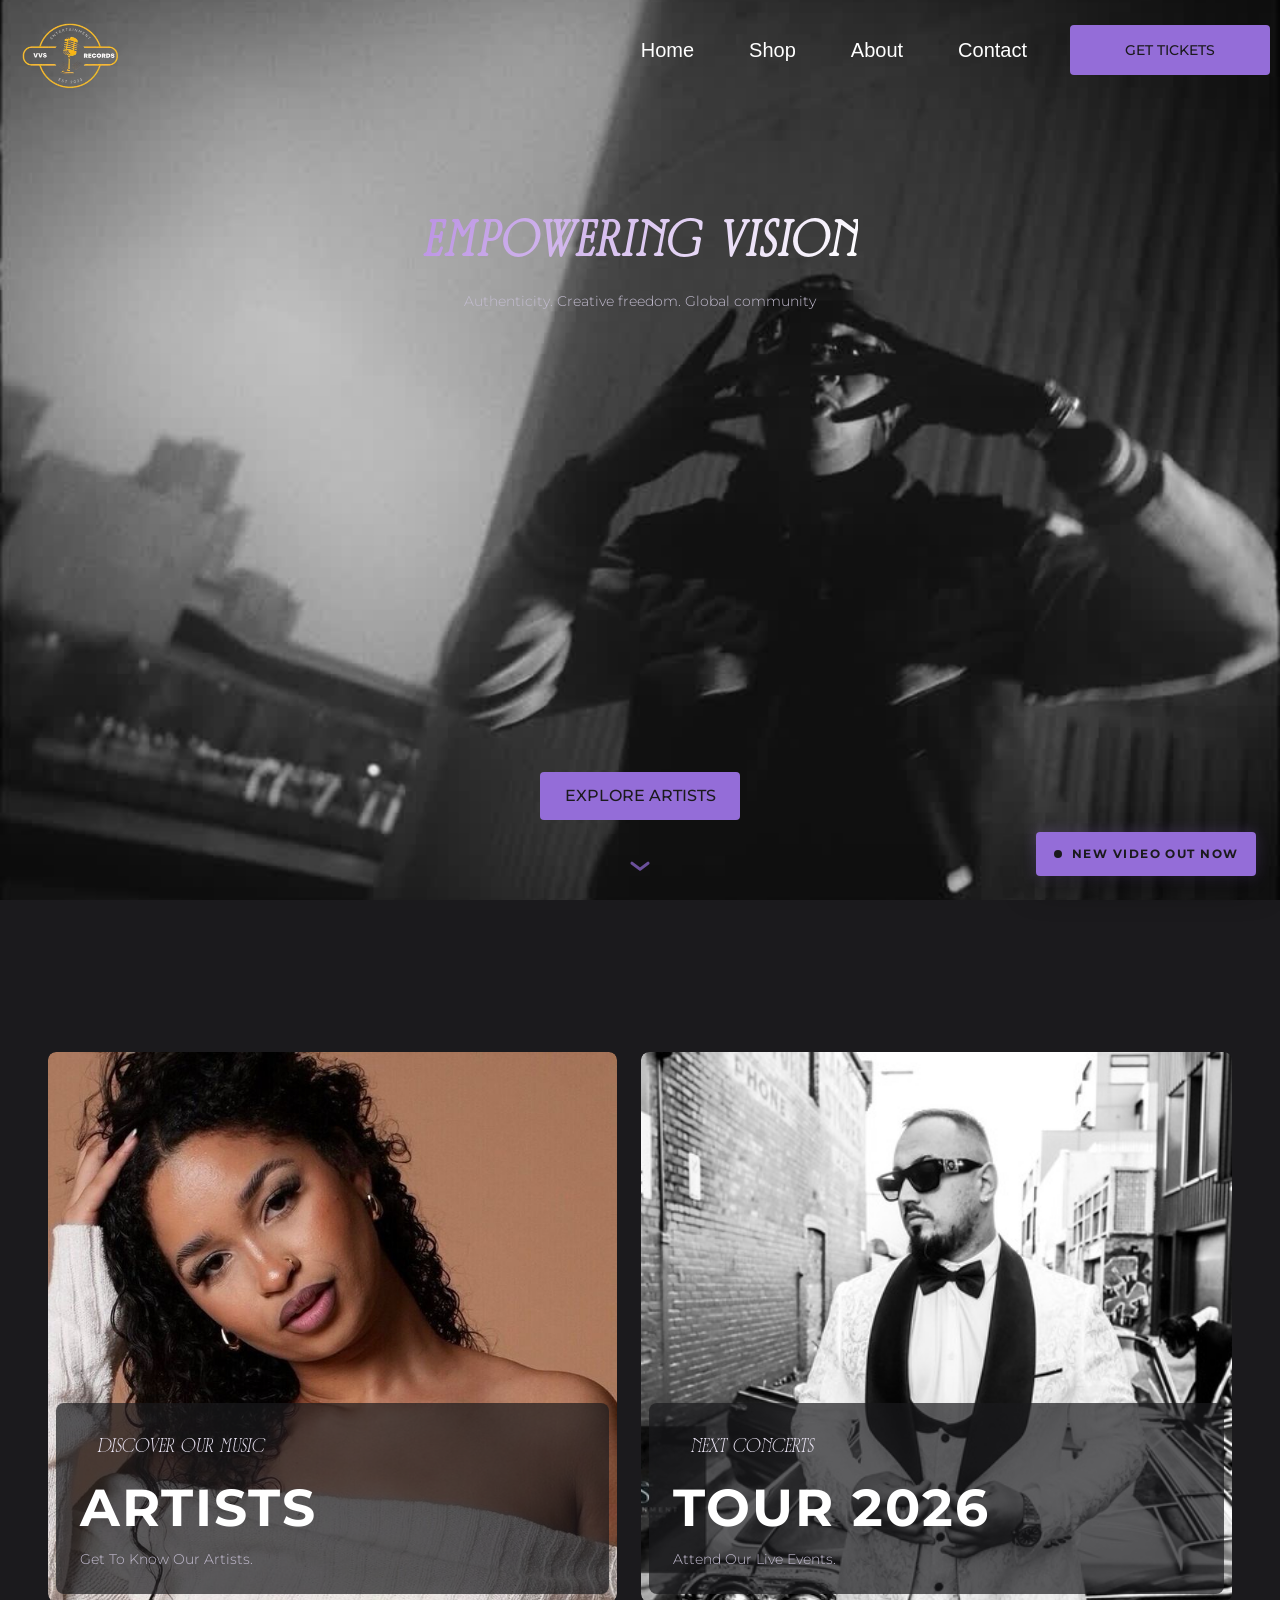
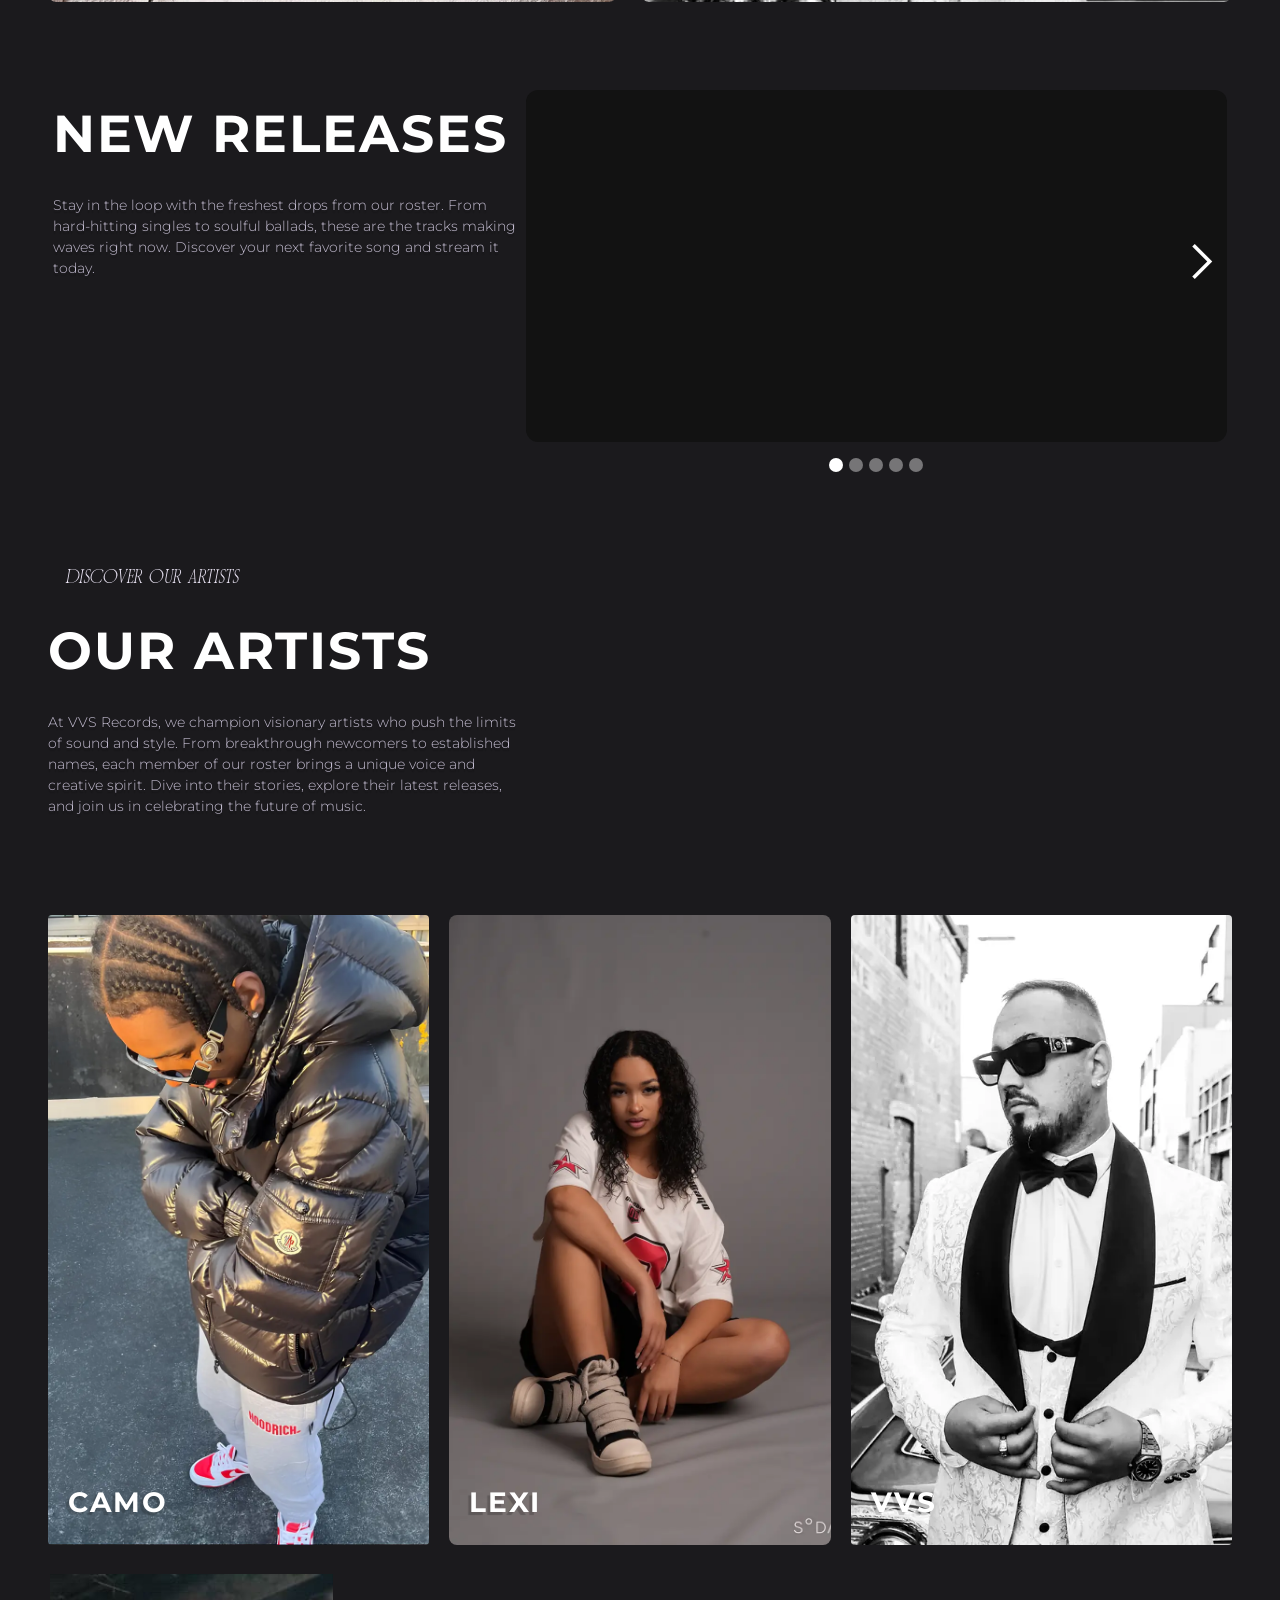
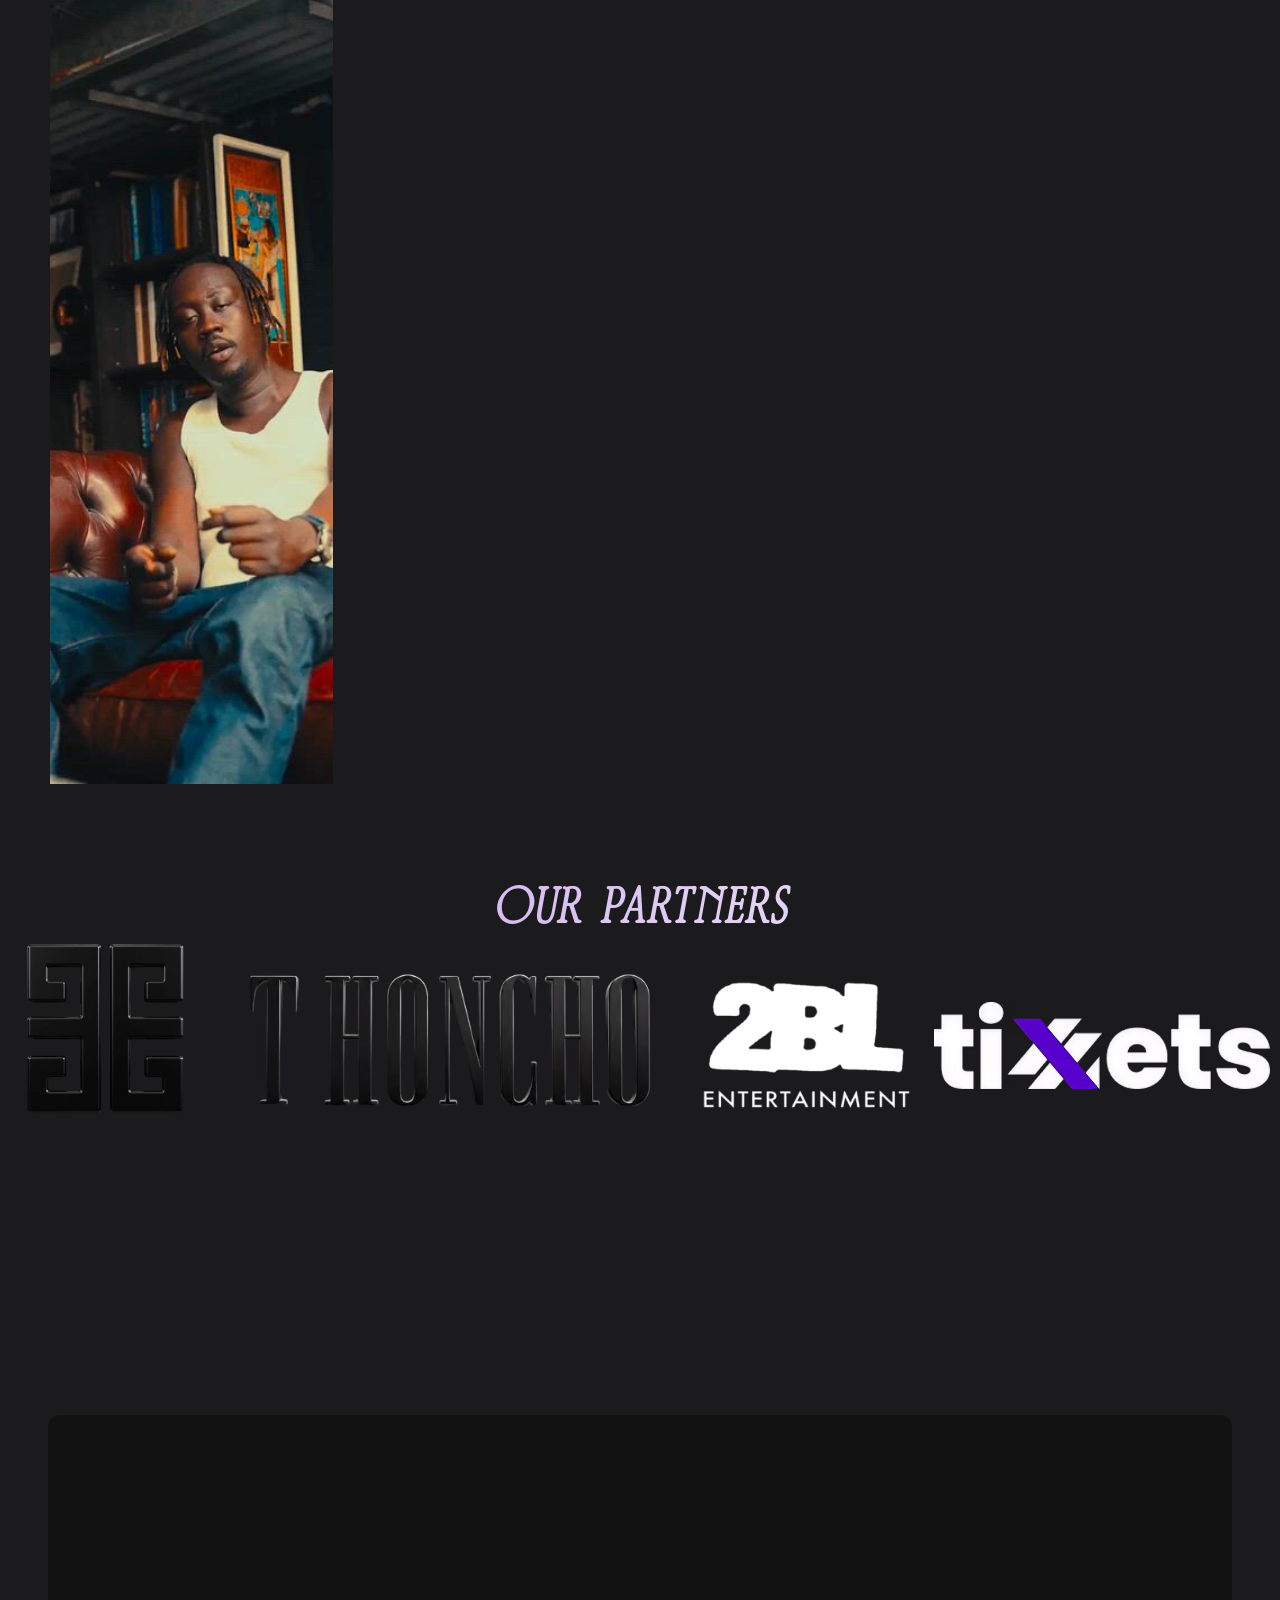
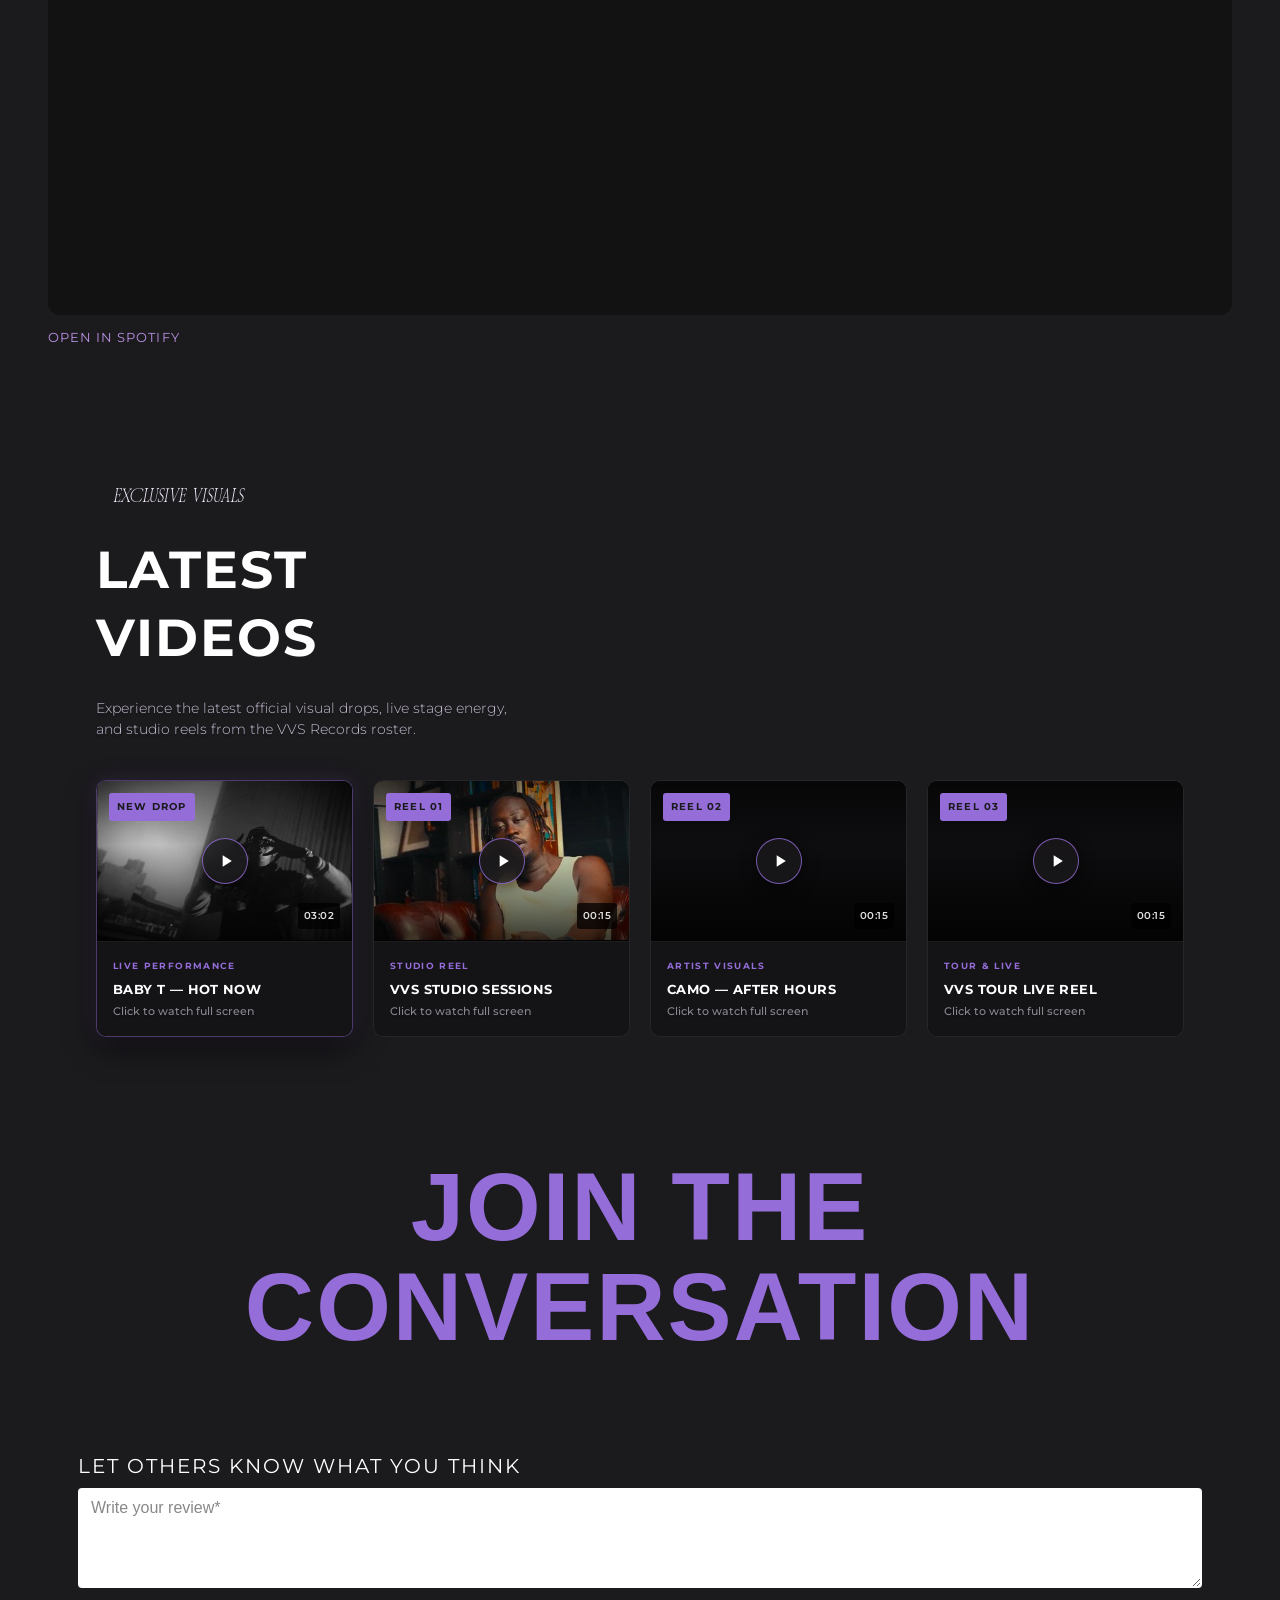
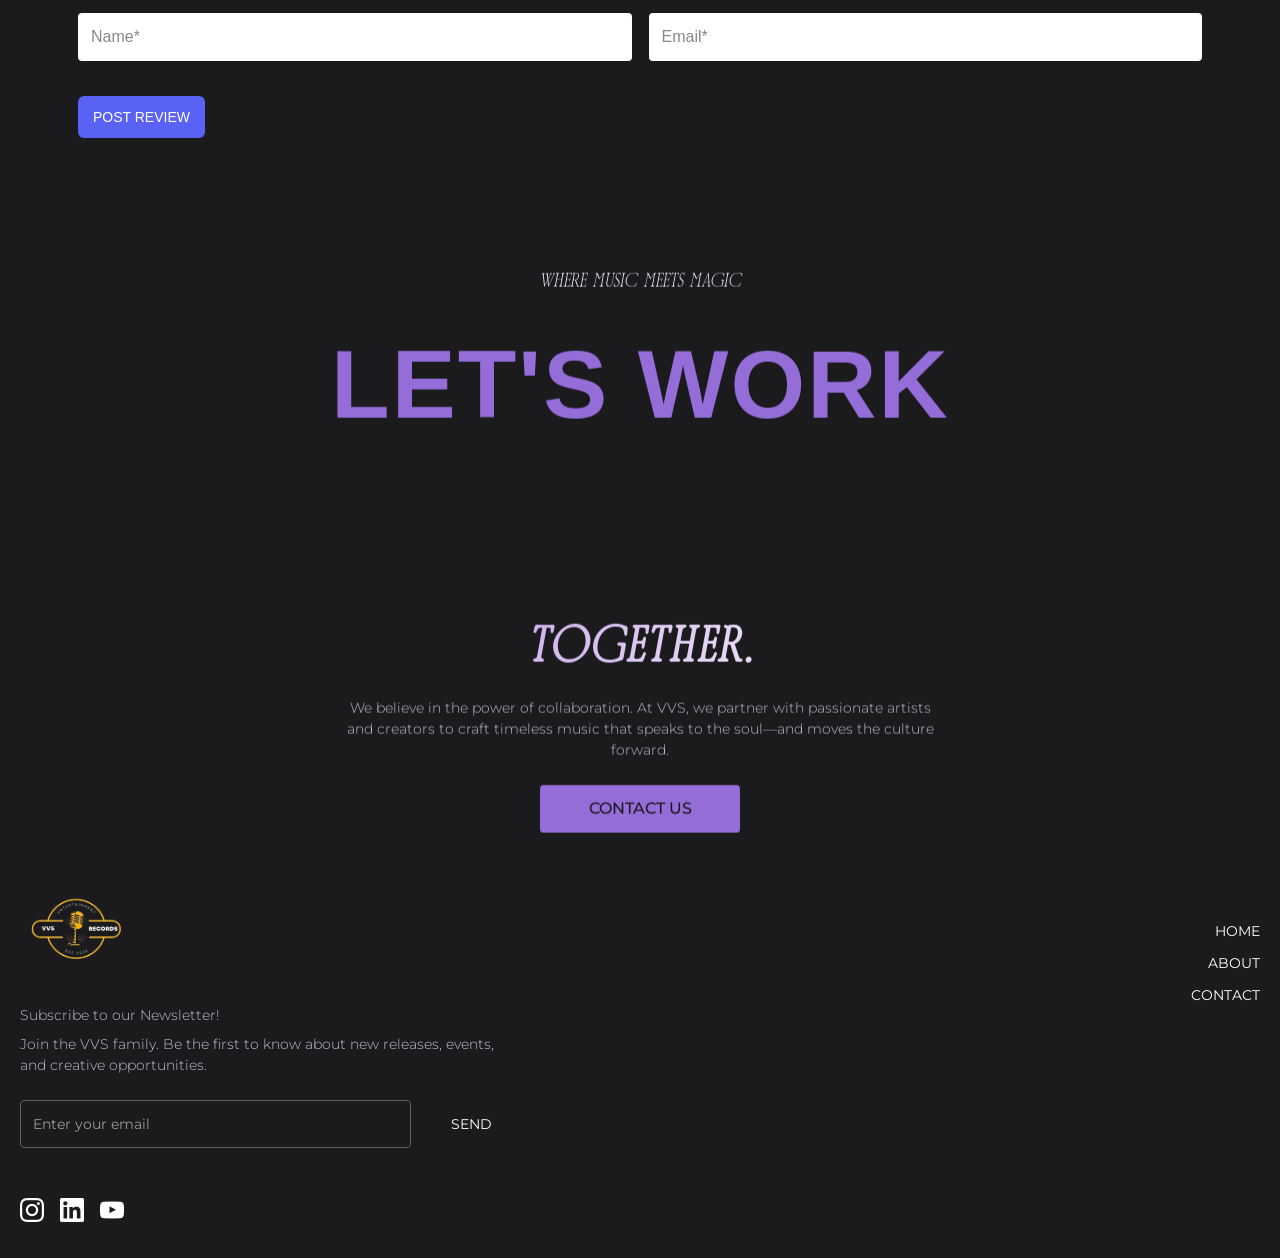
==== commit bfab6603: "Show Lexi's photos as a looping slideshow on her roster card. Co-authored-by: Cursor <cursoragent@cu" ====
--- a/index.html
+++ b/index.html
@@ -1,5 +1,5 @@
-<!DOCTYPE html><!-- Handled by Exflow.site --><html data-wf-page="6813578728cd06c285b9a274" data-wf-site="6813578628cd06c285b9a201" lang="en"><head><meta charset="utf-8"/><link href="https://cdn.prod.website-files.com" rel="preconnect" /><title>VVS Enterprises</title><meta content="Discover and explore top music artists, their latest tracks, videos, and social links all in one place. Powered by VVS Enterprises." name="description"/><meta content="VVS Enterprises" property="og:title"/><meta content="Discover and explore top music artists, their latest tracks, videos, and social links all in one place. Powered by VVS Enterprises." property="og:description"/><meta content="VVS Enterprises" name="twitter:title"/><meta content="Discover and explore top music artists, their latest tracks, videos, and social links all in one place. Powered by VVS Enterprises." name="twitter:description"/><meta property="og:type" content="website"/><meta content="summary_large_image" name="twitter:card"/><meta content="width=device-width, initial-scale=1" name="viewport"/><meta content="Webflow" name="generator"/><link href="css/vvs-enterprises.webflow.shared.4eed130ae.css" rel="stylesheet" type="text/css"  /><style>.block-product[data-bg]{background-image:none;background-color:#1b1a1d;background-size:cover;background-position:center}video.js-lazy-video{background-color:#1b1a1d}iframe[data-embed]{width:100%;min-height:352px;background:#121212;border:0;border-radius:12px}.spotify-embed{position:relative;width:100%}.spotify-embed iframe{display:block;width:100%;min-height:352px;border:0;border-radius:12px;background:#121212}.spotify-fallback{display:inline-flex;margin-top:12px;color:#bb92e4;font-family:Montserrat,sans-serif;font-size:13px;letter-spacing:.08em;text-transform:uppercase;text-decoration:none}.spotify-fallback:hover{color:#fff}.slider.w-slider{height:auto;min-height:420px;background:transparent}.slider .w-slider-mask{height:352px;overflow:hidden}.slider .w-slider-nav{position:relative;inset:auto;height:auto;padding:16px 0 0;z-index:1}.slider .w-slider-arrow-left,.slider .w-slider-arrow-right{inset:auto;top:150px;width:44px;height:44px;z-index:3}.slider .w-slider-arrow-left{left:4px;right:auto}.slider .w-slider-arrow-right{right:4px;left:auto}.new-video-float{position:fixed;right:24px;bottom:24px;z-index:2000;display:flex;align-items:center;gap:10px;background:#946dd8;color:#1b1a1d;text-decoration:none;border-radius:4px;padding:12px 18px;font-family:Montserrat,sans-serif;font-size:12px;font-weight:700;letter-spacing:.12em;text-transform:uppercase;box-shadow:0 10px 30px rgba(0,0,0,0.5),0 0 15px rgba(148,109,216,0.3);cursor:pointer;touch-action:manipulation;-webkit-tap-highlight-color:transparent;user-select:none;-webkit-user-select:none;transition:background-color .15s ease,color .15s ease,transform .15s ease,box-shadow .15s ease,opacity .25s ease;will-change:transform,opacity}.new-video-float:hover{background:#ffffff;color:#1b1a1d;transform:translateY(-2px);box-shadow:0 14px 40px rgba(0,0,0,0.6),0 0 25px rgba(148,109,216,0.5)}.new-video-float:active{transform:scale(0.94) translateY(0);background:#b08deb;box-shadow:0 4px 12px rgba(0,0,0,0.4)}.new-video-float.is-hidden{opacity:0;pointer-events:none;transform:translateY(14px)}.new-video-float-dot{width:8px;height:8px;border-radius:50%;background:#1b1a1d;box-shadow:0 0 0 0 rgba(27,26,29,0.6);animation:new-video-pulse 1.6s ease-out infinite;pointer-events:none}@keyframes new-video-pulse{0%{box-shadow:0 0 0 0 rgba(27,26,29,0.5)}70%{box-shadow:0 0 0 8px rgba(27,26,29,0)}100%{box-shadow:0 0 0 0 rgba(27,26,29,0)}}.page-video-section{padding:72px 48px;width:100%}#latest-video{scroll-margin-top:80px;width:100%}.vvs-video-grid{display:grid;grid-template-columns:repeat(4,1fr);gap:20px;margin-top:36px;width:100%}.vvs-video-card{position:relative;background:#141316;border-radius:10px;border:1px solid rgba(255,255,255,0.08);overflow:hidden;display:flex;flex-direction:column;cursor:pointer;touch-action:manipulation;-webkit-tap-highlight-color:transparent;user-select:none;-webkit-user-select:none;transition:transform .25s cubic-bezier(.215,.61,.355,1),border-color .25s ease,box-shadow .25s ease}.vvs-video-card:hover{transform:translateY(-6px);border-color:rgba(148,109,216,0.7);box-shadow:0 20px 40px rgba(0,0,0,0.7),0 0 25px rgba(148,109,216,0.25)}.vvs-video-card:active{transform:scale(0.97)}.vvs-video-card.is-featured{border-color:rgba(148,109,216,0.45);box-shadow:0 12px 30px rgba(0,0,0,0.55),0 0 20px rgba(148,109,216,0.2)}.vvs-video-preview-wrap{position:relative;width:100%;aspect-ratio:16/10;background:#0a090b;overflow:hidden}.vvs-video-preview-wrap video{position:absolute;inset:0;width:100%;height:100%;object-fit:cover;background:#0d0c0e;transition:transform .4s ease}.vvs-video-card:hover .vvs-video-preview-wrap video{transform:scale(1.06)}.vvs-video-overlay{position:absolute;inset:0;display:flex;flex-direction:column;justify-content:space-between;padding:12px;background:linear-gradient(180deg,rgba(0,0,0,0.45) 0%,rgba(0,0,0,0) 40%,rgba(0,0,0,0.75) 100%);pointer-events:none}.vvs-card-badge{align-self:flex-start;background:#946dd8;color:#1b1a1d;font-family:Montserrat,sans-serif;font-size:10px;font-weight:700;letter-spacing:.12em;text-transform:uppercase;padding:4px 8px;border-radius:3px}.vvs-play-btn{position:absolute;top:50%;left:50%;transform:translate(-50%,-50%);width:46px;height:46px;border-radius:50%;background:rgba(27,26,29,0.75);border:1.5px solid rgba(148,109,216,0.8);color:#fff;display:flex;align-items:center;justify-content:center;backdrop-filter:blur(8px);-webkit-backdrop-filter:blur(8px);transition:transform .2s ease,background-color .2s ease,box-shadow .2s ease;box-shadow:0 4px 15px rgba(0,0,0,0.5);pointer-events:none}.vvs-play-btn svg{margin-left:2px}.vvs-video-card:hover .vvs-play-btn{transform:translate(-50%,-50%) scale(1.15);background:#946dd8;color:#1b1a1d;border-color:#946dd8;box-shadow:0 0 25px rgba(148,109,216,0.9)}.vvs-duration-badge{align-self:flex-end;background:rgba(0,0,0,0.75);color:#e0e0e0;font-family:Montserrat,sans-serif;font-size:10px;font-weight:600;padding:3px 6px;border-radius:3px;letter-spacing:.05em}.vvs-video-info{padding:14px 16px 16px;display:flex;flex-direction:column;gap:5px;background:#141316;border-top:1px solid rgba(255,255,255,0.04);flex-grow:1}.vvs-video-tag{font-family:Montserrat,sans-serif;font-size:9px;font-weight:700;color:#946dd8;letter-spacing:.15em;text-transform:uppercase}.vvs-video-card-title{font-family:Montserrat,sans-serif;font-size:13px;font-weight:700;color:#fff;line-height:1.35;margin:0;text-transform:uppercase;letter-spacing:.03em}.vvs-video-card-sub{font-family:Montserrat,sans-serif;font-size:11px;color:#8a8890;margin:0}.vvs-modal{position:fixed;inset:0;z-index:3000;display:flex;align-items:center;justify-content:center;padding:20px;opacity:0;pointer-events:none;transition:opacity .25s ease}.vvs-modal.is-open{opacity:1;pointer-events:auto}.vvs-modal-backdrop{position:absolute;inset:0;background:rgba(8,7,10,0.92);backdrop-filter:blur(16px);-webkit-backdrop-filter:blur(16px);cursor:pointer}.vvs-modal-container{position:relative;z-index:1;width:100%;max-width:960px;max-height:90vh;background:#131215;border:1px solid rgba(148,109,216,0.3);border-radius:12px;box-shadow:0 30px 80px rgba(0,0,0,0.85),0 0 40px rgba(148,109,216,0.2);overflow:hidden;display:flex;flex-direction:column;transform:scale(0.95);transition:transform .25s cubic-bezier(.215,.61,.355,1)}.vvs-modal.is-open .vvs-modal-container{transform:scale(1)}.vvs-modal-header{display:flex;align-items:center;justify-content:space-between;padding:14px 20px;background:#161519;border-bottom:1px solid rgba(255,255,255,0.06)}.vvs-modal-title-group{display:flex;align-items:center;gap:10px}.vvs-modal-badge{background:#946dd8;color:#1b1a1d;font-family:Montserrat,sans-serif;font-size:10px;font-weight:700;letter-spacing:.1em;text-transform:uppercase;padding:3px 7px;border-radius:3px}.vvs-modal-title{font-family:Montserrat,sans-serif;font-size:14px;font-weight:700;color:#fff;margin:0;letter-spacing:.05em;text-transform:uppercase}.vvs-modal-close{background:rgba(255,255,255,0.06);border:1px solid rgba(255,255,255,0.1);color:#fff;width:34px;height:34px;border-radius:50%;display:flex;align-items:center;justify-content:center;cursor:pointer;transition:background-color .2s,color .2s,transform .2s}.vvs-modal-close:hover{background:#946dd8;color:#1b1a1d;transform:rotate(90deg)}.vvs-modal-body{position:relative;width:100%;background:#000;flex:1;min-height:0;display:flex;align-items:center;justify-content:center}.vvs-modal-player-wrap{position:relative;width:100%;padding-top:56.25%;background:#000}.vvs-modal-player-wrap video{position:absolute;inset:0;width:100%;height:100%;border:0;object-fit:contain;background:#000}.vvs-modal-footer{display:flex;align-items:center;justify-content:space-between;padding:12px 20px;background:#161519;border-top:1px solid rgba(255,255,255,0.06);gap:16px}.vvs-modal-desc{font-family:Montserrat,sans-serif;font-size:12px;color:#9c99a4;margin:0}.vvs-modal-action-btn{display:inline-flex;align-items:center;gap:6px;background:transparent;color:#bb92e4;border:1px solid rgba(148,109,216,0.3);padding:6px 14px;border-radius:4px;font-family:Montserrat,sans-serif;font-size:11px;font-weight:700;text-transform:uppercase;letter-spacing:.08em;text-decoration:none;transition:background-color .2s,color .2s}.vvs-modal-action-btn:hover{background:#946dd8;color:#1b1a1d;border-color:#946dd8}@media screen and (max-width:1024px){.vvs-video-grid{grid-template-columns:repeat(2,1fr);gap:16px}.page-video-section{padding:56px 28px}}@media screen and (max-width:640px){.vvs-video-grid{grid-template-columns:1fr;gap:16px}.page-video-section{padding:40px 16px}.vvs-modal{padding:10px}.vvs-modal-footer{flex-direction:column;align-items:flex-start;gap:10px}}@media (min-width:992px) {html.w-mod-js:not(.w-mod-ix) [data-w-id="0b769b0d-0298-23a3-3000-9102dbe75598"] {width:100%;height:0px;}html.w-mod-js:not(.w-mod-ix) [data-w-id="c04f792a-6f06-3bf4-e684-cd26d29c5497"] {width:100%;height:0px;}html.w-mod-js:not(.w-mod-ix) [data-w-id="0d06d823-144d-419e-7f09-ec1f3871921a"] {width:100%;height:0px;}html.w-mod-js:not(.w-mod-ix) [data-w-id="8805908a-2048-f45b-5406-957e91d7fc41"] {width:100%;height:0px;}html.w-mod-js:not(.w-mod-ix) [data-w-id="8805908a-2048-f45b-5406-957e91d7fc44"] {width:100%;height:0px;}}[supersparks-comment-card],[supersparks-reply-card]{display:none}</style><link href="https://fonts.googleapis.com" rel="preconnect"/><link href="https://fonts.gstatic.com" rel="preconnect" crossorigin/><link href="https://fonts.googleapis.com/css2?family=Montserrat:ital,wght@0,300;0,400;0,500;0,600;0,700;1,400&display=swap" rel="stylesheet"/><link rel="preload" as="image" href="images/0804-20-281-29-281-29-poster-00001.jpg"/><link rel="preload" as="image" href="images/logo-vvs-opt.webp" type="image/webp"/><script type="text/javascript">!function(o,c){var n=c.documentElement,t=" w-mod-";n.className+=t+"js",("ontouchstart"in o||o.DocumentTouch&&c instanceof DocumentTouch)&&(n.className+=t+"touch")}(window,document);</script><link href="images/favicon.png" rel="shortcut icon" type="image/x-icon"/><link href="images/app-icon.png" rel="apple-touch-icon"/><script type="text/javascript">window.__WEBFLOW_CURRENCY_SETTINGS = {"currencyCode":"USD","symbol":"$","decimal":".","fractionDigits":2,"group":",","template":"{{wf {\"path\":\"symbol\",\"type\":\"PlainText\"} }} {{wf {\"path\":\"amount\",\"type\":\"CommercePrice\"} }} {{wf {\"path\":\"currencyCode\",\"type\":\"PlainText\"} }}","hideDecimalForWholeNumbers":false};</script></head><body class="body"><a href="#latest-video" class="new-video-float" aria-label="New video out now"><span class="new-video-float-dot"></span><span>New video out now</span></a><div data-animation="default" data-collapse="medium" data-duration="400" data-easing="ease" data-easing2="ease" role="banner" class="navbar-3 w-nav"><a href="/" aria-current="page" class="w-nav-brand w--current"><img width="120" height="112" alt="VVS Enterprises" src="images/logo-vvs-opt.webp" loading="eager" fetchpriority="high" decoding="async"/></a><nav role="navigation" class="nav-menu-3 w-nav-menu"><a data-w-id="9602bd85-179f-0a59-e83d-1263bef23c50" href="/" aria-current="page" class="link-block-6 w-inline-block w--current"><div class="text-block-11">Home<br/></div><div class="underline"></div></a><a data-w-id="c1b45681-e389-7df9-7e55-9ab17b62051b" href="https://pf1h8h-1e.myshopify.com" target="_blank" class="link-block-6 w-inline-block"><div class="text-block-11">Shop</div><div class="underline"></div></a><a data-w-id="9602bd85-179f-0a59-e83d-1263bef23c55" href="/about" class="link-block-6 w-inline-block"><div class="text-block-11">About<br/></div><div class="underline"></div></a><a data-w-id="9602bd85-179f-0a59-e83d-1263bef23c5a" href="/contact" class="link-block-6 w-inline-block"><div class="text-block-11">Contact<br/></div><div class="underline"></div></a><a data-w-id="bb174422-6cc3-1784-20ec-049957ddc023" href="https://tixxets.com/organization-profile/1667bbfb-725e-4b01-aa15-7da4264ebd02" target="_blank" class="button-cta navigation getbutton w-inline-block"><div data-w-id="bb174422-6cc3-1784-20ec-049957ddc024" class="text-button-color">GET TICKETS</div><div class="effect-circle"></div></a></nav><div id="menu-trigger" class="menu-button-3 w-nav-button"><div class="icon-2 w-icon-nav-menu"></div></div></div><section class="section-4"><div class="w-layout-blockcontainer container-6 w-container"><div data-poster-url="images/0804-20-281-29-281-29-poster-00001.jpg" data-video-urls="images/0804-20-281-29-281-29-transcode.mp4,images/0804-20-281-29-281-29-transcode.webm" data-autoplay="true" data-loop="true" data-wf-ignore="true" class="background-video-3 w-background-video w-background-video-atom"><video id="bff849a7-6bcd-5b7c-d946-86e215fb96eb-video" class="js-hero-video" loop="" muted="" playsinline="" preload="none" poster="images/0804-20-281-29-281-29-poster-00001.jpg" style="background-image:url(&quot;images/0804-20-281-29-281-29-poster-00001.jpg&quot;)" data-wf-ignore="true" data-object-fit="cover"><source src="images/0804-20-281-29-281-29-transcode.mp4" type="video/mp4" data-wf-ignore="true"/></video></div><div data-w-id="8bbe1696-67af-5bdb-7fdb-99c131ce6b81" class="contentwrapper-hero"><div class="fix-hightbox"><div data-w-id="c04f792a-6f06-3bf4-e684-cd26d29c5497" class="wrapper-title bottom-title"><h1 class="heading1_hero"><span class="text-span">Empowering Vision</span></h1><div class="content-wrapper-paragraph"><div class="paragraph maxwidth-500px">Authenticity. Creative freedom. Global community</div></div></div></div><div class="div-block-17"><a href="#Music" class="button-primary inverted w-button">Explore Artists</a><div class="scroll-down-arrows" data-w-id="8f4cf659-35e6-b0a7-c20c-3e270f8b1f33" data-animation-type="lottie" data-src="js/4d005b5711aa42ffad72513329aa83a0.json" data-loop="1" data-direction="1" data-autoplay="1" data-is-ix2-target="0" data-renderer="svg" data-default-duration="2" data-duration="0" data-loading="eager"></div></div></div></div></section><section class="artists-profile hero-home"><div class="w-layout-blockcontainer container hero-home w-container"><div class="blog-cardshero"><a href="#Music" class="card-link-hero fadein w-inline-block"><div class="content-card-hero"><div class="label-intro">discover our music</div><h2 class="title-maincta">artists</h2><div class="paragraph">Get To Know Our Artists.</div></div><img src="images/img_8188-20-1-20-1-.jpeg" loading="lazy" sizes="(max-width: 767px) 100vw, (max-width: 991px) 728px, 940px" srcset="images/img_8188-20-1-20-1-p-500.jpeg 500w, images/img_8188-20-1-20-1-p-800.jpeg 800w, images/img_8188-20-1-20-1-p-1080.jpeg 1080w, images/img_8188-20-1-20-1-.jpeg 1280w" alt="a picture of music artist lexi" class="layer-image" decoding="async"/></a><a href="https://tixxets.com/organization-profile/1667bbfb-725e-4b01-aa15-7da4264ebd02" target="_blank" rel="noopener noreferrer" class="card-link-hero right-card fadein w-inline-block"><div class="content-card-hero"><div class="label-intro">next concerts</div><h2 class="title-maincta">TOUR <span class="js-current-year">2026</span></h2><div class="paragraph">Attend Our Live Events.</div></div><img src="images/whatsapp-20image-202025-05-25-20at-2017.49.05_3a57664d-202-20-2-.jpg" loading="lazy" sizes="(max-width: 600px) 100vw, 600px" srcset="images/whatsapp-20image-202025-05-25-20at-2017.49.05_3a57664d-202-20-2-p-500.jpg 500w, images/whatsapp-20image-202025-05-25-20at-2017.49.05_3a57664d-202-20-2-.jpg 600w" alt="Picture of music artist
-" class="layer-image"/></a></div></div></section><section class="artists-profile hero-home"><div class="w-layout-blockcontainer container hero-home slider-section w-container"><div class="content-wrapper shop fadein"><div class="wrapper-title-music"><h2 class="heading-2 _50">new releases</h2></div><div class="paragraph-wrapper"><p class="paragraph maxwidth-700px">Stay in the loop with the freshest drops from our roster. From hard-hitting singles to soulful ballads, these are the tracks making waves right now. Discover your next favorite song and stream it today.</p></div></div><div data-delay="10000" data-animation="slide" class="slider w-slider" data-autoplay="false" data-easing="ease" data-hide-arrows="true" data-disable-swipe="false" data-autoplay-limit="0" data-nav-spacing="3" data-duration="500" data-infinite="true"><div class="w-slider-mask"><div class="w-slide"><div><div class="w-embed w-iframe"><iframe data-testid="embed-iframe" style="border-radius:12px" data-embed="https://open.spotify.com/embed/track/0CrSvud3yPYkp3C8h5EtEh?utm_source=generator&si=28a5640e946244ed" width="100%" height="352" frameBorder="0" allowfullscreen="" allow="autoplay; clipboard-write; encrypted-media; fullscreen; picture-in-picture; web-share" referrerpolicy="strict-origin-when-cross-origin" loading="lazy"></iframe></div></div></div><div class="w-slide"><div><div class="w-embed w-iframe"><iframe data-testid="embed-iframe" style="border-radius:12px" data-embed="https://open.spotify.com/embed/track/6qdx0ak1mrdugNXw9XcPgJ?utm_source=generator" width="100%" height="352" frameBorder="0" allowfullscreen="" allow="autoplay; clipboard-write; encrypted-media; fullscreen; picture-in-picture; web-share" referrerpolicy="strict-origin-when-cross-origin" loading="lazy"></iframe></div></div></div><div class="w-slide"><div><div class="w-embed w-iframe"><iframe data-testid="embed-iframe" style="border-radius:12px" data-embed="https://open.spotify.com/embed/track/66d7Efk8ly9oqHL8ByCBTI?utm_source=generator" width="100%" height="352" frameBorder="0" allowfullscreen="" allow="autoplay; clipboard-write; encrypted-media; fullscreen; picture-in-picture; web-share" referrerpolicy="strict-origin-when-cross-origin" loading="lazy"></iframe></div></div></div><div class="w-slide"><div><div class="w-embed w-iframe"><iframe data-testid="embed-iframe" style="border-radius:12px" data-embed="https://open.spotify.com/embed/track/695piUqdrYO0czI01C5suK?utm_source=generator" width="100%" height="352" frameBorder="0" allowfullscreen="" allow="autoplay; clipboard-write; encrypted-media; fullscreen; picture-in-picture; web-share" referrerpolicy="strict-origin-when-cross-origin" loading="lazy"></iframe></div></div></div><div class="w-slide"><div><div class="w-embed w-iframe"><iframe data-testid="embed-iframe" style="border-radius:12px" data-embed="https://open.spotify.com/embed/track/7lgx1P2lliKlwpxofrPSkP?utm_source=generator" width="100%" height="352" frameBorder="0" allowfullscreen="" allow="autoplay; clipboard-write; encrypted-media; fullscreen; picture-in-picture; web-share" referrerpolicy="strict-origin-when-cross-origin" loading="lazy"></iframe></div></div></div></div><div class="left-arrow w-slider-arrow-left"><div class="w-icon-slider-left"></div></div><div class="right-arrow w-slider-arrow-right"><div class="w-icon-slider-right"></div></div><div class="w-slider-nav w-round"></div></div></div></section><section id="Music" class="artists-profile shop"><div class="w-layout-blockcontainer container shop w-container"><div class="content-wrapper shop fadein"><div class="wrapper-title-music"><div class="label-intro">discover our artists</div><h2 class="heading-2 _50">OUR ARTISTS</h2></div><div class="paragraph-wrapper"><p class="paragraph maxwidth-700px">At VVS Records, we champion visionary artists who push the limits of sound and style. From breakthrough newcomers to established names, each member of our roster brings a unique voice and creative spirit. Dive into their stories, explore their latest releases, and join us in celebrating the future of music.</p></div></div><div class="collection-wrapper-product w-dyn-list"><div role="list" class="collection-list-2 w-dyn-items w-row"><div role="listitem" class="collection-item-4 w-dyn-item w-col w-col-4"><a data-bg="images/camo-opt.webp" href="#" class="block-product w-inline-block"><div class="artist-card"><div class="artists-details"><h2 class="title-artist">Camo</h2></div></div></a></div><div role="listitem" class="collection-item-4 w-dyn-item w-col w-col-4"><a data-bg="images/img_2374-opt.webp" href="#" class="block-product w-inline-block"><div class="artist-card"><div class="artists-details"><h2 class="title-artist">Lexi</h2></div></div></a></div><div role="listitem" class="collection-item-4 w-dyn-item w-col w-col-4"><a data-bg="images/vvs-20impala-20straight-20shot-opt.webp" href="#" class="block-product w-inline-block"><div class="artist-card"><div class="artists-details"><h2 class="title-artist">VVS</h2></div></div></a></div></div></div><div class="div-block-16"></div></div></section><section class="section-6"><div class="div-block-25"><div data-poster-url="images/reel-201_compressed_poster.0000000.jpg" data-video-urls="images/reel-201_compressed_mp4.mp4,https://cdn.prod.website-files.com/6813578628cd06c285b9a201%2F6a4226473c9d32d27ff64f76_reel%201_compressed_webm.webm" data-autoplay="true" data-loop="true" data-wf-ignore="true" class="background-video-5 w-background-video w-background-video-atom"><video data-poster="images/reel-201_compressed_poster.0000000.jpg" preload="none" class="js-lazy-video" id="0bcf1493-c306-f444-f538-8a06697d1554-video" loop=""  muted="" playsinline="" data-wf-ignore="true" data-object-fit="cover"><source data-src="images/reel-201_compressed_mp4.mp4" type="video/mp4" data-wf-ignore="true"/></video></div></div><div class="div-block-25"><div data-poster-url="https://cdn.prod.website-files.com/6813578628cd06c285b9a201%2F6a422b56e3edcd01fe2e93f2_reel%202%20_compressed_poster.0000000.jpg" data-video-urls="https://cdn.prod.website-files.com/6813578628cd06c285b9a201%2F6a422b56e3edcd01fe2e93f2_reel%202%20_compressed_mp4.mp4,https://cdn.prod.website-files.com/6813578628cd06c285b9a201%2F6a422b56e3edcd01fe2e93f2_reel%202%20_compressed_webm.webm" data-autoplay="true" data-loop="true" data-wf-ignore="true" class="background-video-6 w-background-video w-background-video-atom"><video data-poster="https://cdn.prod.website-files.com/6813578628cd06c285b9a201%2F6a422b56e3edcd01fe2e93f2_reel%202%20_compressed_poster.0000000.jpg" preload="none" class="js-lazy-video" id="219e15ca-a04e-795a-446c-4f7e0c526864-video" loop=""  muted="" playsinline="" data-wf-ignore="true" data-object-fit="cover"><source data-src="https://cdn.prod.website-files.com/6813578628cd06c285b9a201%2F6a422b56e3edcd01fe2e93f2_reel%202%20_compressed_mp4.mp4" data-wf-ignore="true"/></video></div></div><div class="div-block-25"><div data-poster-url="https://cdn.prod.website-files.com/6813578628cd06c285b9a201%2F6a422bd568cb2913d497e570_reel%203_compressed_poster.0000000.jpg" data-video-urls="https://cdn.prod.website-files.com/6813578628cd06c285b9a201%2F6a422bd568cb2913d497e570_reel%203_compressed_mp4.mp4,https://cdn.prod.website-files.com/6813578628cd06c285b9a201%2F6a422bd568cb2913d497e570_reel%203_compressed_webm.webm" data-autoplay="true" data-loop="true" data-wf-ignore="true" class="background-video-7 w-background-video w-background-video-atom"><video data-poster="https://cdn.prod.website-files.com/6813578628cd06c285b9a201%2F6a422bd568cb2913d497e570_reel%203_compressed_poster.0000000.jpg" preload="none" class="js-lazy-video" id="0e13a3a7-ea6d-1294-530d-099064fc021e-video" loop=""  muted="" playsinline="" data-wf-ignore="true" data-object-fit="cover"><source data-src="https://cdn.prod.website-files.com/6813578628cd06c285b9a201%2F6a422bd568cb2913d497e570_reel%203_compressed_mp4.mp4" data-wf-ignore="true"/></video></div></div><div class="div-block-25"><div data-poster-url="https://cdn.prod.website-files.com/6813578628cd06c285b9a201%2F6a422c9cdac234ee4ba2ba73_reel%204_compressed_poster.0000000.jpg" data-video-urls="https://cdn.prod.website-files.com/6813578628cd06c285b9a201%2F6a422c9cdac234ee4ba2ba73_reel%204_compressed_mp4.mp4,https://cdn.prod.website-files.com/6813578628cd06c285b9a201%2F6a422c9cdac234ee4ba2ba73_reel%204_compressed_webm.webm" data-autoplay="true" data-loop="true" data-wf-ignore="true" class="background-video-8 w-background-video w-background-video-atom"><video data-poster="https://cdn.prod.website-files.com/6813578628cd06c285b9a201%2F6a422c9cdac234ee4ba2ba73_reel%204_compressed_poster.0000000.jpg" preload="none" class="js-lazy-video" id="3160d0f7-d6f0-1284-5fd3-c308c841a670-video" loop=""  muted="" playsinline="" data-wf-ignore="true" data-object-fit="cover"><source data-src="https://cdn.prod.website-files.com/6813578628cd06c285b9a201%2F6a422c9cdac234ee4ba2ba73_reel%204_compressed_mp4.mp4" data-wf-ignore="true"/></video></div></div></section><section class="section-7"><h2 class="heading1_hero"><span class="text-span">our partners</span></h2><div class="div-block-26"><div class="div-block-29"><img src="images/whatsapp-20image-202026-07-15-20at-2006.36.28.avif" loading="lazy" width="241" alt=""/></div><div class="div-block-28"><img src="images/whatsapp-20image-202026-07-15-20at-2006.36.28-20copy.avif" loading="lazy" alt=""/></div><div class="div-block-27"><img src="images/2bl-dark.png" loading="lazy" alt=""/></div><div class="div-block-27"><img src="images/upscalemedia-transformed.avif" loading="lazy" width="423" alt=""/></div></div></section><section class="artists-profile hero-home"><div class="w-layout-blockcontainer container hero-home album-section w-container"><div class="content-wrapper shop fadein ablum-section"><div class="wrapper-title-music"><h2 class="heading-2 _50">featured album</h2></div><div class="paragraph-wrapper"><p class="paragraph maxwidth-700px">Stay in the loop with the freshest drops from our roster. From hard-hitting singles to soulful ballads, these are the tracks making waves right now. Discover your next favorite song and stream it today.</p></div></div><div><div class="w-embed w-iframe"><iframe data-testid="embed-iframe" style="border-radius:12px" data-embed="https://open.spotify.com/embed/artist/2DDnzptkIWeVwnGhZl3e5W?utm_source=generator" width="100%" height="500" frameBorder="0" allowfullscreen="" allow="autoplay; clipboard-write; encrypted-media; fullscreen; picture-in-picture; web-share" referrerpolicy="strict-origin-when-cross-origin" loading="lazy"></iframe></div></div></div></section><section id="Videos" class="artists-profile videos page-video-section"><div id="latest-video" class="w-layout-blockcontainer container shop w-container"><div class="content-wrapper shop fadein"><div class="wrapper-title-music"><div class="label-intro">exclusive visuals</div><h2 class="heading-2 _50">Latest Videos</h2></div><div class="paragraph-wrapper"><p class="paragraph maxwidth-700px">Experience the latest official visual drops, live stage energy, and studio reels from the VVS Records roster.</p></div></div><div class="vvs-video-grid"><div class="vvs-video-card is-featured" data-video-title="BABY T — HOT NOW (LALA)" data-video-desc="Official live performance visual drop recorded live on stage." data-video-src="Videos/latest-video.mp4" data-video-type="video/mp4" data-yt-url="https://www.youtube.com/watch?v=vE5lNC5GrDs" data-badge="NEW DROP"><div class="vvs-video-preview-wrap"><video class="vvs-reel-preview" muted loop playsinline preload="metadata" poster="images/0804-20-281-29-281-29-poster-00001.jpg"><source src="Videos/latest-video.mp4" type="video/mp4"/></video><div class="vvs-video-overlay"><span class="vvs-card-badge">NEW DROP</span><button class="vvs-play-btn" type="button" aria-label="Play Baby T - HOT NOW"><svg viewBox="0 0 24 24" width="20" height="20" fill="currentColor"><path d="M8 5v14l11-7z"/></svg></button><span class="vvs-duration-badge">03:02</span></div></div><div class="vvs-video-info"><div class="vvs-video-tag">LIVE PERFORMANCE</div><h3 class="vvs-video-card-title">BABY T — HOT NOW</h3><p class="vvs-video-card-sub">Click to watch full screen</p></div></div><div class="vvs-video-card" data-video-title="VVS — STUDIO SESSIONS" data-video-desc="Behind the sound: night drives and creative studio sessions at VVS HQ." data-video-src="images/reel-201_compressed_mp4.mp4" data-video-type="video/mp4" data-badge="REEL 01"><div class="vvs-video-preview-wrap"><video class="vvs-reel-preview js-vvs-preview" muted loop playsinline preload="none" data-src="images/reel-201_compressed_mp4.mp4" poster="images/reel-201_compressed_poster.0000000.jpg"><source data-src="images/reel-201_compressed_mp4.mp4" type="video/mp4"/></video><div class="vvs-video-overlay"><span class="vvs-card-badge">REEL 01</span><button class="vvs-play-btn" type="button" aria-label="Play Studio Sessions"><svg viewBox="0 0 24 24" width="20" height="20" fill="currentColor"><path d="M8 5v14l11-7z"/></svg></button><span class="vvs-duration-badge">00:15</span></div></div><div class="vvs-video-info"><div class="vvs-video-tag">STUDIO REEL</div><h3 class="vvs-video-card-title">VVS STUDIO SESSIONS</h3><p class="vvs-video-card-sub">Click to watch full screen</p></div></div><div class="vvs-video-card" data-video-title="CAMO — AFTER HOURS" data-video-desc="Impala cruise and dark visualizer session from Camo." data-video-src="https://cdn.prod.website-files.com/6813578628cd06c285b9a201%2F6a422b56e3edcd01fe2e93f2_reel%202%20_compressed_mp4.mp4" data-video-type="video/mp4" data-badge="REEL 02"><div class="vvs-video-preview-wrap"><video class="vvs-reel-preview js-vvs-preview" muted loop playsinline preload="none" data-src="https://cdn.prod.website-files.com/6813578628cd06c285b9a201%2F6a422b56e3edcd01fe2e93f2_reel%202%20_compressed_mp4.mp4" poster="https://cdn.prod.website-files.com/6813578628cd06c285b9a201%2F6a422b56e3edcd01fe2e93f2_reel%202%20_compressed_poster.0000000.jpg"><source data-src="https://cdn.prod.website-files.com/6813578628cd06c285b9a201%2F6a422b56e3edcd01fe2e93f2_reel%202%20_compressed_mp4.mp4" type="video/mp4"/></video><div class="vvs-video-overlay"><span class="vvs-card-badge">REEL 02</span><button class="vvs-play-btn" type="button" aria-label="Play Camo After Hours"><svg viewBox="0 0 24 24" width="20" height="20" fill="currentColor"><path d="M8 5v14l11-7z"/></svg></button><span class="vvs-duration-badge">00:15</span></div></div><div class="vvs-video-info"><div class="vvs-video-tag">ARTIST VISUALS</div><h3 class="vvs-video-card-title">CAMO — AFTER HOURS</h3><p class="vvs-video-card-sub">Click to watch full screen</p></div></div><div class="vvs-video-card" data-video-title="VVS TOUR — BACKSTAGE & LIVE" data-video-desc="High-energy live crowds and backstage moments on tour." data-video-src="https://cdn.prod.website-files.com/6813578628cd06c285b9a201%2F6a422bd568cb2913d497e570_reel%203_compressed_mp4.mp4" data-video-type="video/mp4" data-badge="REEL 03"><div class="vvs-video-preview-wrap"><video class="vvs-reel-preview js-vvs-preview" muted loop playsinline preload="none" data-src="https://cdn.prod.website-files.com/6813578628cd06c285b9a201%2F6a422bd568cb2913d497e570_reel%203_compressed_mp4.mp4" poster="https://cdn.prod.website-files.com/6813578628cd06c285b9a201%2F6a422bd568cb2913d497e570_reel%203_compressed_poster.0000000.jpg"><source data-src="https://cdn.prod.website-files.com/6813578628cd06c285b9a201%2F6a422bd568cb2913d497e570_reel%203_compressed_mp4.mp4" type="video/mp4"/></video><div class="vvs-video-overlay"><span class="vvs-card-badge">REEL 03</span><button class="vvs-play-btn" type="button" aria-label="Play Tour Reel"><svg viewBox="0 0 24 24" width="20" height="20" fill="currentColor"><path d="M8 5v14l11-7z"/></svg></button><span class="vvs-duration-badge">00:15</span></div></div><div class="vvs-video-info"><div class="vvs-video-tag">TOUR & LIVE</div><h3 class="vvs-video-card-title">VVS TOUR LIVE REEL</h3><p class="vvs-video-card-sub">Click to watch full screen</p></div></div></div></div></section><section id="Sponsors" class="artists-profile sponsors"></section><section class="artists-profile events"><div class="w-layout-blockcontainer container cta-contact w-container"><div data-w-id="8b5f645d-24c4-384b-65ff-f9fd351a130c" class="contentwrapper-hero"><div class="div-block-24"><h2 class="heading1_hero">Join the Conversation</h2></div><div class="social-reviews-wrapper"><div class="social-reviews-main-copy"><div class="soc-reviews-form-div"><h3 class="soc-reviews-prompt">Let others know what you think</h3><div class="soc-reviews-form w-form"><form id="wf-form-Comment-Form" name="wf-form-Comment-Form" data-name="Comment Form" method="get" data-wf-page-id="6813578728cd06c285b9a274" data-wf-element-id="b2554e2e-8620-0a7b-897a-920be7892616"><textarea supersparks-comment-input="yvnh4" class="soc-rev-input w-input" maxlength="5000" name="field" data-name="Field" placeholder="Write your review*" id="comment-field" required=""></textarea><div class="soc-rev-guest-div"><input class="soc-rev-guest-input w-input" supersparks-name-input="yvnh4" maxlength="256" name="name-3" data-name="Name 3" placeholder="Name*" type="text" id="name-3"/><input class="soc-rev-guest-input w-input" maxlength="256" name="field-3" data-name="Field 3" placeholder="Email*" type="email" id="field-3" supersparks-email-input="yvnh4"/></div><a supersparks-comment-submit="yvnh4" href="#" class="soc-rev-submit-button w-button">POST REVIEW</a></form><div class="w-form-done"><div>Thank you! Your submission has been received!</div></div><div class="w-form-fail"><div>Oops! Something went wrong while submitting the form.</div></div></div></div><div class="soc-reviews-section"><div supersparks-loading-comments="yvnh4" class="reviews-loading-block"><div class="lottie-animation redirect" data-w-id="b2554e2e-8620-0a7b-897a-920be7892625" data-animation-type="lottie" data-src="https://cdn.prod.website-files.com/662431731d6e7ff1b18631b6/663aa48c0464e4e6771bb37b_Animation%20-%201705215789146.json" data-loop="0" data-direction="1" data-autoplay="1" data-is-ix2-target="0" data-renderer="svg" data-default-duration="2" data-duration="0" data-loading="lazy"></div></div><div supersparks-comments-grid="yvnh4" class="w-layout-grid soc-reviews-grid"><div supersparks-comment-card="yvnh4" id="w-node-b2554e2e-8620-0a7b-897a-920be7892627-85b9a274" class="soc-rev-card" style="display: none;"><div class="rev-soc-secondary-card"><div class="soc-rev-left-div"><div class="reviewer-data-div"><img supersparks-member-image="yvnh4" loading="lazy" alt="" src="images/65ac4fed523ec6982bb3ff1a_group-205.svg" class="soc-rev-avatar"/><div class="soc-rev-author-div"><div supersparks-author-name="yvnh4" class="soc-rev-author-name">Guest</div><div class="dot-separator-2">•</div><div supersparks-comment-time="yvnh4" class="soc-rev-time">6 hours ago</div></div></div></div><div class="indie-content-area"><div class="soc-rev-content-div comment-card-special"><p supersparks-comment-content="yvnh4" class="sco-rev-content"></p><div class="soc-rev-commands"><a supersparks-reset-interactions="yvnh4" data-w-id="b2554e2e-8620-0a7b-897a-920be7892638" href="#" class="soc-rev-reply-interaction">REPLY</a><a data-w-id="b2554e2e-8620-0a7b-897a-920be789263a" href="#" class="soc-rev-cancel-reply">CANCEL</a><a supersparks-delete-button="yvnh4" href="#" class="soc-rev-delete-link">Delete</a><div sparks-reply-hide="yes" class="soc-rev-reply-block"><div class="soc-reviews-form-div"><div class="soc-reviews-form w-form"><form id="wf-form-Comment-Form" name="wf-form-Comment-Form" data-name="Comment Form" method="get" data-wf-page-id="6813578728cd06c285b9a274" data-wf-element-id="b2554e2e-8620-0a7b-897a-920be7892641"><textarea supersparks-comment-input="yvnh4" class="soc-rev-input w-input" maxlength="5000" name="field" data-name="Field" placeholder="Write your reply" id="comment-field" required=""></textarea><div class="soc-rev-guest-div"><input class="soc-rev-guest-input w-input" supersparks-name-input="yvnh4" maxlength="256" name="name-3" data-name="Name 3" placeholder="Name*" type="text" id="name-3"/><input class="soc-rev-guest-input w-input" maxlength="256" name="field-3" data-name="Field 3" placeholder="Email*" type="email" id="field-3" supersparks-email-input="yvnh4"/></div><a href="#" supersparks-reply-submit="yvnh4" class="soc-rev-submit-button w-button">RESPOND</a></form><div class="w-form-done"><div>Thank you! Your submission has been received!</div></div><div class="w-form-fail"><div>Oops! Something went wrong while submitting the form.</div></div></div></div></div></div></div></div></div></div><div supersparks-reply-card="yvnh4" id="w-node-b2554e2e-8620-0a7b-897a-920be789264e-85b9a274" class="soc-rev-reply-card" style="display: none;"><div class="soc-rev-left-div"><div class="reviewer-data-div"><img supersparks-member-image="yvnh4" loading="lazy" alt="" src="images/65ac4fed523ec6982bb3ff1a_group-205.svg" class="soc-rev-avatar"/><div class="soc-rev-author-div"><div supersparks-author-name="yvnh4" class="soc-rev-author-name">Guest</div><div class="dot-separator-2">•</div><div supersparks-comment-time="yvnh4" class="soc-rev-time">6 hours ago</div></div></div></div><div class="indie-content-area"><div class="soc-rev-content-div reply-card-special"><p supersparks-comment-content="yvnh4" class="sco-rev-content"></p><div class="soc-rev-commands"><a supersparks-reset-interactions="yvnh4" data-w-id="b2554e2e-8620-0a7b-897a-920be789265e" href="#" class="soc-rev-reply-interaction">REPLY</a><a data-w-id="b2554e2e-8620-0a7b-897a-920be7892660" href="#" class="soc-rev-cancel-reply">CANCEL</a><a supersparks-delete-button="yvnh4" href="#" class="soc-rev-delete-link">Delete</a><div class="soc-rev-reply-block"><div class="reply-reply-container"><div class="soc-reviews-form w-form"><form id="wf-form-Comment-Form" name="wf-form-Comment-Form" data-name="Comment Form" method="get" data-wf-page-id="6813578728cd06c285b9a274" data-wf-element-id="b2554e2e-8620-0a7b-897a-920be7892667"><textarea supersparks-comment-input="yvnh4" class="soc-rev-input w-input" maxlength="5000" name="field" data-name="Field" placeholder="Write your reply" id="comment-field" required=""></textarea><div class="soc-rev-guest-div"><input class="soc-rev-guest-input w-input" supersparks-name-input="yvnh4" maxlength="256" name="name-3" data-name="Name 3" placeholder="Name*" type="text" id="name-3"/><input class="soc-rev-guest-input w-input" maxlength="256" name="field-3" data-name="Field 3" placeholder="Email*" type="email" id="field-3" supersparks-email-input="yvnh4"/></div><a href="#" supersparks-reply-submit="yvnh4" class="soc-rev-submit-button w-button">RESPOND</a></form><div class="w-form-done"><div>Thank you! Your submission has been received!</div></div><div class="w-form-fail"><div>Oops! Something went wrong while submitting the form.</div></div></div></div></div></div></div></div></div></div></div></div></div></div></div></section><section class="artists-profile events"><div class="w-layout-blockcontainer container cta-contact w-container"><div data-w-id="8805908a-2048-f45b-5406-957e91d7fc3b" class="contentwrapper-hero"><div class="label-wrapper"><div class="label-intro fadein">Where music meets magic</div></div><div class="fix-hightbox fadein"><div class="wrapper-sizefixed"><div data-w-id="8805908a-2048-f45b-5406-957e91d7fc41" class="wrapper-title top-title"><h2 class="heading1_hero">let&#x27;s work</h2></div></div><div data-w-id="8805908a-2048-f45b-5406-957e91d7fc44" class="wrapper-title bottom-title"><h2 class="heading1_hero"><span class="text-span">together.</span></h2></div></div><div class="content-wrapper-paragraph"><div class="paragraph maxwidth-500px fadein">We believe in the power of collaboration. At VVS, we partner with passionate artists and creators to craft timeless music that speaks to the soul—and moves the culture forward.</div><a href="/contact" class="button-primary inverted fadein w-button">contact us</a></div></div></div></section><section class="artists-profile footer"><div class="w-layout-blockcontainer container footer w-container"><div class="container-block-top"><div class="block-footer newsletter"><img src="images/logo-vvs-opt.webp" loading="lazy" width="112" height="104" alt="VVS Enterprises" decoding="async"/><div class="newsletter-block"><div class="paragraph">Subscribe to our Newsletter!</div><div class="paragraph">Join the VVS family. Be the first to know about new releases, events, and creative opportunities.</div><div id="form-newsletter" class="form-block w-form"><form id="newsletter-form" name="email-form" data-name="Email Form" method="get" class="form-newsletter" data-wf-page-id="6813578728cd06c285b9a274" data-wf-element-id="47072beb-01bc-8943-ed26-e16d1984efe8"><input class="text-field w-input" maxlength="256" name="email-2" data-name="Email 2" placeholder="Enter your email" type="email" id="email-2" required=""/><input type="submit" data-wait="Please wait..." class="button-primary w-button" value="SEND"/></form><div class="success-message w-form-done"><div>Thank you! Your submission has been received!</div></div><div class="error-message w-form-fail"><div>Oops! Something went wrong while submitting the form.</div></div></div></div></div><div class="blocks-linkfooter-wrapper"><div class="block-footer"><a href="/" data-w-id="47072beb-01bc-8943-ed26-e16d1984eff3" aria-current="page" class="button-textmoves footer w-inline-block w--current"><div class="textbutton-wrapper footer"><div class="text-buttonmoves">HOME</div><div class="text-buttonmoves">HOME</div></div></a><a href="/about" data-w-id="47072beb-01bc-8943-ed26-e16d1984eff9" class="button-textmoves footer w-inline-block"><div class="textbutton-wrapper footer"><div class="text-buttonmoves">ABOUT</div><div class="text-buttonmoves">ABOUT</div></div></a><a href="/contact" data-w-id="47072beb-01bc-8943-ed26-e16d1984efff" class="button-textmoves footer w-inline-block"><div class="textbutton-wrapper footer"><div class="text-buttonmoves">CONTACT</div><div class="text-buttonmoves">CONTACT</div></div></a></div></div></div><div class="container-block-bottom"><div class="ssmm-wrapper"><a href="https://www.google.es/" target="_blank" class="socialmedia-link w-inline-block"><img src="images/instagram.png" loading="lazy" alt="Instagram icon." class="socialmedia-icon"/></a><a href="https://www.google.es/" target="_blank" class="socialmedia-link w-inline-block"><img src="images/linkedin.png" loading="lazy" alt="LinkedIn icon." class="socialmedia-icon small"/></a><a href="https://www.google.es/" target="_blank" class="socialmedia-link w-inline-block"><img src="images/social-20media.png" loading="lazy" alt="icon youtube." class="socialmedia-icon"/></a></div></div></div></section><script src="js/jquery.js?site=6813578628cd06c285b9a201" type="text/javascript" defer></script><script src="js/webflow.schunk.172ec51a511480e2.js" type="text/javascript" defer></script><script src="js/webflow.schunk.6339de70282819bd.js" type="text/javascript" defer></script><script src="js/webflow.schunk.6dc4a7f0a03e2d2b.js" type="text/javascript" defer></script><script src="js/webflow.schunk.6db997d1b1128783.js" type="text/javascript" defer></script><script src="js/webflow-script.js" type="text/javascript" defer></script><script src="js/perf.js?v=11" defer></script><script>
+<!DOCTYPE html><!-- Handled by Exflow.site --><html data-wf-page="6813578728cd06c285b9a274" data-wf-site="6813578628cd06c285b9a201" lang="en"><head><meta charset="utf-8"/><link href="https://cdn.prod.website-files.com" rel="preconnect" /><title>VVS Enterprises</title><meta content="Discover and explore top music artists, their latest tracks, videos, and social links all in one place. Powered by VVS Enterprises." name="description"/><meta content="VVS Enterprises" property="og:title"/><meta content="Discover and explore top music artists, their latest tracks, videos, and social links all in one place. Powered by VVS Enterprises." property="og:description"/><meta content="VVS Enterprises" name="twitter:title"/><meta content="Discover and explore top music artists, their latest tracks, videos, and social links all in one place. Powered by VVS Enterprises." name="twitter:description"/><meta property="og:type" content="website"/><meta content="summary_large_image" name="twitter:card"/><meta content="width=device-width, initial-scale=1" name="viewport"/><meta content="Webflow" name="generator"/><link href="css/vvs-enterprises.webflow.shared.4eed130ae.css" rel="stylesheet" type="text/css"  /><link href="css/gallery.css" rel="stylesheet" type="text/css"/><style>.block-product[data-bg]{background-image:none;background-color:#1b1a1d;background-size:cover;background-position:center}video.js-lazy-video{background-color:#1b1a1d}iframe[data-embed]{width:100%;min-height:352px;background:#121212;border:0;border-radius:12px}.spotify-embed{position:relative;width:100%}.spotify-embed iframe{display:block;width:100%;min-height:352px;border:0;border-radius:12px;background:#121212}.spotify-fallback{display:inline-flex;margin-top:12px;color:#bb92e4;font-family:Montserrat,sans-serif;font-size:13px;letter-spacing:.08em;text-transform:uppercase;text-decoration:none}.spotify-fallback:hover{color:#fff}.slider.w-slider{height:auto;min-height:420px;background:transparent}.slider .w-slider-mask{height:352px;overflow:hidden}.slider .w-slider-nav{position:relative;inset:auto;height:auto;padding:16px 0 0;z-index:1}.slider .w-slider-arrow-left,.slider .w-slider-arrow-right{inset:auto;top:150px;width:44px;height:44px;z-index:3}.slider .w-slider-arrow-left{left:4px;right:auto}.slider .w-slider-arrow-right{right:4px;left:auto}.new-video-float{position:fixed;right:24px;bottom:24px;z-index:2000;display:flex;align-items:center;gap:10px;background:#946dd8;color:#1b1a1d;text-decoration:none;border-radius:4px;padding:12px 18px;font-family:Montserrat,sans-serif;font-size:12px;font-weight:700;letter-spacing:.12em;text-transform:uppercase;box-shadow:0 10px 30px rgba(0,0,0,0.5),0 0 15px rgba(148,109,216,0.3);cursor:pointer;touch-action:manipulation;-webkit-tap-highlight-color:transparent;user-select:none;-webkit-user-select:none;transition:background-color .15s ease,color .15s ease,transform .15s ease,box-shadow .15s ease,opacity .25s ease;will-change:transform,opacity}.new-video-float:hover{background:#ffffff;color:#1b1a1d;transform:translateY(-2px);box-shadow:0 14px 40px rgba(0,0,0,0.6),0 0 25px rgba(148,109,216,0.5)}.new-video-float:active{transform:scale(0.94) translateY(0);background:#b08deb;box-shadow:0 4px 12px rgba(0,0,0,0.4)}.new-video-float.is-hidden{opacity:0;pointer-events:none;transform:translateY(14px)}.new-video-float-dot{width:8px;height:8px;border-radius:50%;background:#1b1a1d;box-shadow:0 0 0 0 rgba(27,26,29,0.6);animation:new-video-pulse 1.6s ease-out infinite;pointer-events:none}@keyframes new-video-pulse{0%{box-shadow:0 0 0 0 rgba(27,26,29,0.5)}70%{box-shadow:0 0 0 8px rgba(27,26,29,0)}100%{box-shadow:0 0 0 0 rgba(27,26,29,0)}}.page-video-section{padding:72px 48px;width:100%}#latest-video{scroll-margin-top:80px;width:100%}.vvs-video-grid{display:grid;grid-template-columns:repeat(4,1fr);gap:20px;margin-top:36px;width:100%}.vvs-video-card{position:relative;background:#141316;border-radius:10px;border:1px solid rgba(255,255,255,0.08);overflow:hidden;display:flex;flex-direction:column;cursor:pointer;touch-action:manipulation;-webkit-tap-highlight-color:transparent;user-select:none;-webkit-user-select:none;transition:transform .25s cubic-bezier(.215,.61,.355,1),border-color .25s ease,box-shadow .25s ease}.vvs-video-card:hover{transform:translateY(-6px);border-color:rgba(148,109,216,0.7);box-shadow:0 20px 40px rgba(0,0,0,0.7),0 0 25px rgba(148,109,216,0.25)}.vvs-video-card:active{transform:scale(0.97)}.vvs-video-card.is-featured{border-color:rgba(148,109,216,0.45);box-shadow:0 12px 30px rgba(0,0,0,0.55),0 0 20px rgba(148,109,216,0.2)}.vvs-video-preview-wrap{position:relative;width:100%;aspect-ratio:16/10;background:#0a090b;overflow:hidden}.vvs-video-preview-wrap video{position:absolute;inset:0;width:100%;height:100%;object-fit:cover;background:#0d0c0e;transition:transform .4s ease}.vvs-video-card:hover .vvs-video-preview-wrap video{transform:scale(1.06)}.vvs-video-overlay{position:absolute;inset:0;display:flex;flex-direction:column;justify-content:space-between;padding:12px;background:linear-gradient(180deg,rgba(0,0,0,0.45) 0%,rgba(0,0,0,0) 40%,rgba(0,0,0,0.75) 100%);pointer-events:none}.vvs-card-badge{align-self:flex-start;background:#946dd8;color:#1b1a1d;font-family:Montserrat,sans-serif;font-size:10px;font-weight:700;letter-spacing:.12em;text-transform:uppercase;padding:4px 8px;border-radius:3px}.vvs-play-btn{position:absolute;top:50%;left:50%;transform:translate(-50%,-50%);width:46px;height:46px;border-radius:50%;background:rgba(27,26,29,0.75);border:1.5px solid rgba(148,109,216,0.8);color:#fff;display:flex;align-items:center;justify-content:center;backdrop-filter:blur(8px);-webkit-backdrop-filter:blur(8px);transition:transform .2s ease,background-color .2s ease,box-shadow .2s ease;box-shadow:0 4px 15px rgba(0,0,0,0.5);pointer-events:none}.vvs-play-btn svg{margin-left:2px}.vvs-video-card:hover .vvs-play-btn{transform:translate(-50%,-50%) scale(1.15);background:#946dd8;color:#1b1a1d;border-color:#946dd8;box-shadow:0 0 25px rgba(148,109,216,0.9)}.vvs-duration-badge{align-self:flex-end;background:rgba(0,0,0,0.75);color:#e0e0e0;font-family:Montserrat,sans-serif;font-size:10px;font-weight:600;padding:3px 6px;border-radius:3px;letter-spacing:.05em}.vvs-video-info{padding:14px 16px 16px;display:flex;flex-direction:column;gap:5px;background:#141316;border-top:1px solid rgba(255,255,255,0.04);flex-grow:1}.vvs-video-tag{font-family:Montserrat,sans-serif;font-size:9px;font-weight:700;color:#946dd8;letter-spacing:.15em;text-transform:uppercase}.vvs-video-card-title{font-family:Montserrat,sans-serif;font-size:13px;font-weight:700;color:#fff;line-height:1.35;margin:0;text-transform:uppercase;letter-spacing:.03em}.vvs-video-card-sub{font-family:Montserrat,sans-serif;font-size:11px;color:#8a8890;margin:0}.vvs-modal{position:fixed;inset:0;z-index:3000;display:flex;align-items:center;justify-content:center;padding:20px;opacity:0;pointer-events:none;transition:opacity .25s ease}.vvs-modal.is-open{opacity:1;pointer-events:auto}.vvs-modal-backdrop{position:absolute;inset:0;background:rgba(8,7,10,0.92);backdrop-filter:blur(16px);-webkit-backdrop-filter:blur(16px);cursor:pointer}.vvs-modal-container{position:relative;z-index:1;width:100%;max-width:960px;max-height:90vh;background:#131215;border:1px solid rgba(148,109,216,0.3);border-radius:12px;box-shadow:0 30px 80px rgba(0,0,0,0.85),0 0 40px rgba(148,109,216,0.2);overflow:hidden;display:flex;flex-direction:column;transform:scale(0.95);transition:transform .25s cubic-bezier(.215,.61,.355,1)}.vvs-modal.is-open .vvs-modal-container{transform:scale(1)}.vvs-modal-header{display:flex;align-items:center;justify-content:space-between;padding:14px 20px;background:#161519;border-bottom:1px solid rgba(255,255,255,0.06)}.vvs-modal-title-group{display:flex;align-items:center;gap:10px}.vvs-modal-badge{background:#946dd8;color:#1b1a1d;font-family:Montserrat,sans-serif;font-size:10px;font-weight:700;letter-spacing:.1em;text-transform:uppercase;padding:3px 7px;border-radius:3px}.vvs-modal-title{font-family:Montserrat,sans-serif;font-size:14px;font-weight:700;color:#fff;margin:0;letter-spacing:.05em;text-transform:uppercase}.vvs-modal-close{background:rgba(255,255,255,0.06);border:1px solid rgba(255,255,255,0.1);color:#fff;width:34px;height:34px;border-radius:50%;display:flex;align-items:center;justify-content:center;cursor:pointer;transition:background-color .2s,color .2s,transform .2s}.vvs-modal-close:hover{background:#946dd8;color:#1b1a1d;transform:rotate(90deg)}.vvs-modal-body{position:relative;width:100%;background:#000;flex:1;min-height:0;display:flex;align-items:center;justify-content:center}.vvs-modal-player-wrap{position:relative;width:100%;padding-top:56.25%;background:#000}.vvs-modal-player-wrap video{position:absolute;inset:0;width:100%;height:100%;border:0;object-fit:contain;background:#000}.vvs-modal-footer{display:flex;align-items:center;justify-content:space-between;padding:12px 20px;background:#161519;border-top:1px solid rgba(255,255,255,0.06);gap:16px}.vvs-modal-desc{font-family:Montserrat,sans-serif;font-size:12px;color:#9c99a4;margin:0}.vvs-modal-action-btn{display:inline-flex;align-items:center;gap:6px;background:transparent;color:#bb92e4;border:1px solid rgba(148,109,216,0.3);padding:6px 14px;border-radius:4px;font-family:Montserrat,sans-serif;font-size:11px;font-weight:700;text-transform:uppercase;letter-spacing:.08em;text-decoration:none;transition:background-color .2s,color .2s}.vvs-modal-action-btn:hover{background:#946dd8;color:#1b1a1d;border-color:#946dd8}@media screen and (max-width:1024px){.vvs-video-grid{grid-template-columns:repeat(2,1fr);gap:16px}.page-video-section{padding:56px 28px}}@media screen and (max-width:640px){.vvs-video-grid{grid-template-columns:1fr;gap:16px}.page-video-section{padding:40px 16px}.vvs-modal{padding:10px}.vvs-modal-footer{flex-direction:column;align-items:flex-start;gap:10px}}@media (min-width:992px) {html.w-mod-js:not(.w-mod-ix) [data-w-id="0b769b0d-0298-23a3-3000-9102dbe75598"] {width:100%;height:0px;}html.w-mod-js:not(.w-mod-ix) [data-w-id="c04f792a-6f06-3bf4-e684-cd26d29c5497"] {width:100%;height:0px;}html.w-mod-js:not(.w-mod-ix) [data-w-id="0d06d823-144d-419e-7f09-ec1f3871921a"] {width:100%;height:0px;}html.w-mod-js:not(.w-mod-ix) [data-w-id="8805908a-2048-f45b-5406-957e91d7fc41"] {width:100%;height:0px;}html.w-mod-js:not(.w-mod-ix) [data-w-id="8805908a-2048-f45b-5406-957e91d7fc44"] {width:100%;height:0px;}}[supersparks-comment-card],[supersparks-reply-card]{display:none}</style><link href="https://fonts.googleapis.com" rel="preconnect"/><link href="https://fonts.gstatic.com" rel="preconnect" crossorigin/><link href="https://fonts.googleapis.com/css2?family=Montserrat:ital,wght@0,300;0,400;0,500;0,600;0,700;1,400&display=swap" rel="stylesheet"/><link rel="preload" as="image" href="images/0804-20-281-29-281-29-poster-00001.jpg"/><link rel="preload" as="image" href="images/logo-vvs-opt.webp" type="image/webp"/><script type="text/javascript">!function(o,c){var n=c.documentElement,t=" w-mod-";n.className+=t+"js",("ontouchstart"in o||o.DocumentTouch&&c instanceof DocumentTouch)&&(n.className+=t+"touch")}(window,document);</script><link href="images/favicon.png" rel="shortcut icon" type="image/x-icon"/><link href="images/app-icon.png" rel="apple-touch-icon"/><script type="text/javascript">window.__WEBFLOW_CURRENCY_SETTINGS = {"currencyCode":"USD","symbol":"$","decimal":".","fractionDigits":2,"group":",","template":"{{wf {\"path\":\"symbol\",\"type\":\"PlainText\"} }} {{wf {\"path\":\"amount\",\"type\":\"CommercePrice\"} }} {{wf {\"path\":\"currencyCode\",\"type\":\"PlainText\"} }}","hideDecimalForWholeNumbers":false};</script></head><body class="body"><a href="#latest-video" class="new-video-float" aria-label="New video out now"><span class="new-video-float-dot"></span><span>New video out now</span></a><div data-animation="default" data-collapse="medium" data-duration="400" data-easing="ease" data-easing2="ease" role="banner" class="navbar-3 w-nav"><a href="/" aria-current="page" class="w-nav-brand w--current"><img width="120" height="112" alt="VVS Enterprises" src="images/logo-vvs-opt.webp" loading="eager" fetchpriority="high" decoding="async"/></a><nav role="navigation" class="nav-menu-3 w-nav-menu"><a data-w-id="9602bd85-179f-0a59-e83d-1263bef23c50" href="/" aria-current="page" class="link-block-6 w-inline-block w--current"><div class="text-block-11">Home<br/></div><div class="underline"></div></a><a data-w-id="c1b45681-e389-7df9-7e55-9ab17b62051b" href="https://pf1h8h-1e.myshopify.com" target="_blank" class="link-block-6 w-inline-block"><div class="text-block-11">Shop</div><div class="underline"></div></a><a data-w-id="9602bd85-179f-0a59-e83d-1263bef23c55" href="/about" class="link-block-6 w-inline-block"><div class="text-block-11">About<br/></div><div class="underline"></div></a><a data-w-id="9602bd85-179f-0a59-e83d-1263bef23c5a" href="/contact" class="link-block-6 w-inline-block"><div class="text-block-11">Contact<br/></div><div class="underline"></div></a><a data-w-id="bb174422-6cc3-1784-20ec-049957ddc023" href="https://tixxets.com/organization-profile/1667bbfb-725e-4b01-aa15-7da4264ebd02" target="_blank" class="button-cta navigation getbutton w-inline-block"><div data-w-id="bb174422-6cc3-1784-20ec-049957ddc024" class="text-button-color">GET TICKETS</div><div class="effect-circle"></div></a></nav><div id="menu-trigger" class="menu-button-3 w-nav-button"><div class="icon-2 w-icon-nav-menu"></div></div></div><section class="section-4"><div class="w-layout-blockcontainer container-6 w-container"><div data-poster-url="images/0804-20-281-29-281-29-poster-00001.jpg" data-video-urls="images/0804-20-281-29-281-29-transcode.mp4,images/0804-20-281-29-281-29-transcode.webm" data-autoplay="true" data-loop="true" data-wf-ignore="true" class="background-video-3 w-background-video w-background-video-atom"><video id="bff849a7-6bcd-5b7c-d946-86e215fb96eb-video" class="js-hero-video" loop="" muted="" playsinline="" preload="none" poster="images/0804-20-281-29-281-29-poster-00001.jpg" style="background-image:url(&quot;images/0804-20-281-29-281-29-poster-00001.jpg&quot;)" data-wf-ignore="true" data-object-fit="cover"><source src="images/0804-20-281-29-281-29-transcode.mp4" type="video/mp4" data-wf-ignore="true"/></video></div><div data-w-id="8bbe1696-67af-5bdb-7fdb-99c131ce6b81" class="contentwrapper-hero"><div class="fix-hightbox"><div data-w-id="c04f792a-6f06-3bf4-e684-cd26d29c5497" class="wrapper-title bottom-title"><h1 class="heading1_hero"><span class="text-span">Empowering Vision</span></h1><div class="content-wrapper-paragraph"><div class="paragraph maxwidth-500px">Authenticity. Creative freedom. Global community</div></div></div></div><div class="div-block-17"><a href="#Music" class="button-primary inverted w-button">Explore Artists</a><div class="scroll-down-arrows" data-w-id="8f4cf659-35e6-b0a7-c20c-3e270f8b1f33" data-animation-type="lottie" data-src="js/4d005b5711aa42ffad72513329aa83a0.json" data-loop="1" data-direction="1" data-autoplay="1" data-is-ix2-target="0" data-renderer="svg" data-default-duration="2" data-duration="0" data-loading="eager"></div></div></div></div></section><section class="artists-profile hero-home"><div class="w-layout-blockcontainer container hero-home w-container"><div class="blog-cardshero"><a href="#Music" class="card-link-hero fadein w-inline-block"><div class="content-card-hero"><div class="label-intro">discover our music</div><h2 class="title-maincta">artists</h2><div class="paragraph">Get To Know Our Artists.</div></div><img src="images/img_8188-20-1-20-1-.jpeg" loading="lazy" sizes="(max-width: 767px) 100vw, (max-width: 991px) 728px, 940px" srcset="images/img_8188-20-1-20-1-p-500.jpeg 500w, images/img_8188-20-1-20-1-p-800.jpeg 800w, images/img_8188-20-1-20-1-p-1080.jpeg 1080w, images/img_8188-20-1-20-1-.jpeg 1280w" alt="a picture of music artist lexi" class="layer-image" decoding="async"/></a><a href="https://tixxets.com/organization-profile/1667bbfb-725e-4b01-aa15-7da4264ebd02" target="_blank" rel="noopener noreferrer" class="card-link-hero right-card fadein w-inline-block"><div class="content-card-hero"><div class="label-intro">next concerts</div><h2 class="title-maincta">TOUR <span class="js-current-year">2026</span></h2><div class="paragraph">Attend Our Live Events.</div></div><img src="images/whatsapp-20image-202025-05-25-20at-2017.49.05_3a57664d-202-20-2-.jpg" loading="lazy" sizes="(max-width: 600px) 100vw, 600px" srcset="images/whatsapp-20image-202025-05-25-20at-2017.49.05_3a57664d-202-20-2-p-500.jpg 500w, images/whatsapp-20image-202025-05-25-20at-2017.49.05_3a57664d-202-20-2-.jpg 600w" alt="Picture of music artist
+" class="layer-image"/></a></div></div></section><section class="artists-profile hero-home"><div class="w-layout-blockcontainer container hero-home slider-section w-container"><div class="content-wrapper shop fadein"><div class="wrapper-title-music"><h2 class="heading-2 _50">new releases</h2></div><div class="paragraph-wrapper"><p class="paragraph maxwidth-700px">Stay in the loop with the freshest drops from our roster. From hard-hitting singles to soulful ballads, these are the tracks making waves right now. Discover your next favorite song and stream it today.</p></div></div><div data-delay="10000" data-animation="slide" class="slider w-slider" data-autoplay="false" data-easing="ease" data-hide-arrows="true" data-disable-swipe="false" data-autoplay-limit="0" data-nav-spacing="3" data-duration="500" data-infinite="true"><div class="w-slider-mask"><div class="w-slide"><div><div class="w-embed w-iframe"><iframe data-testid="embed-iframe" style="border-radius:12px" data-embed="https://open.spotify.com/embed/track/0CrSvud3yPYkp3C8h5EtEh?utm_source=generator&si=28a5640e946244ed" width="100%" height="352" frameBorder="0" allowfullscreen="" allow="autoplay; clipboard-write; encrypted-media; fullscreen; picture-in-picture; web-share" referrerpolicy="strict-origin-when-cross-origin" loading="lazy"></iframe></div></div></div><div class="w-slide"><div><div class="w-embed w-iframe"><iframe data-testid="embed-iframe" style="border-radius:12px" data-embed="https://open.spotify.com/embed/track/6qdx0ak1mrdugNXw9XcPgJ?utm_source=generator" width="100%" height="352" frameBorder="0" allowfullscreen="" allow="autoplay; clipboard-write; encrypted-media; fullscreen; picture-in-picture; web-share" referrerpolicy="strict-origin-when-cross-origin" loading="lazy"></iframe></div></div></div><div class="w-slide"><div><div class="w-embed w-iframe"><iframe data-testid="embed-iframe" style="border-radius:12px" data-embed="https://open.spotify.com/embed/track/66d7Efk8ly9oqHL8ByCBTI?utm_source=generator" width="100%" height="352" frameBorder="0" allowfullscreen="" allow="autoplay; clipboard-write; encrypted-media; fullscreen; picture-in-picture; web-share" referrerpolicy="strict-origin-when-cross-origin" loading="lazy"></iframe></div></div></div><div class="w-slide"><div><div class="w-embed w-iframe"><iframe data-testid="embed-iframe" style="border-radius:12px" data-embed="https://open.spotify.com/embed/track/695piUqdrYO0czI01C5suK?utm_source=generator" width="100%" height="352" frameBorder="0" allowfullscreen="" allow="autoplay; clipboard-write; encrypted-media; fullscreen; picture-in-picture; web-share" referrerpolicy="strict-origin-when-cross-origin" loading="lazy"></iframe></div></div></div><div class="w-slide"><div><div class="w-embed w-iframe"><iframe data-testid="embed-iframe" style="border-radius:12px" data-embed="https://open.spotify.com/embed/track/7lgx1P2lliKlwpxofrPSkP?utm_source=generator" width="100%" height="352" frameBorder="0" allowfullscreen="" allow="autoplay; clipboard-write; encrypted-media; fullscreen; picture-in-picture; web-share" referrerpolicy="strict-origin-when-cross-origin" loading="lazy"></iframe></div></div></div></div><div class="left-arrow w-slider-arrow-left"><div class="w-icon-slider-left"></div></div><div class="right-arrow w-slider-arrow-right"><div class="w-icon-slider-right"></div></div><div class="w-slider-nav w-round"></div></div></div></section><section id="Music" class="artists-profile shop"><div class="w-layout-blockcontainer container shop w-container"><div class="content-wrapper shop fadein"><div class="wrapper-title-music"><div class="label-intro">discover our artists</div><h2 class="heading-2 _50">OUR ARTISTS</h2></div><div class="paragraph-wrapper"><p class="paragraph maxwidth-700px">At VVS Records, we champion visionary artists who push the limits of sound and style. From breakthrough newcomers to established names, each member of our roster brings a unique voice and creative spirit. Dive into their stories, explore their latest releases, and join us in celebrating the future of music.</p></div></div><div class="collection-wrapper-product w-dyn-list"><div role="list" class="collection-list-2 w-dyn-items w-row"><div role="listitem" class="collection-item-4 w-dyn-item w-col w-col-4"><a data-bg="images/camo-opt.webp" href="#" class="block-product w-inline-block"><div class="artist-card"><div class="artists-details"><h2 class="title-artist">Camo</h2></div></div></a></div><div role="listitem" class="collection-item-4 w-dyn-item w-col w-col-4"><a href="#" class="block-product lexi-card w-inline-block"><div class="lexi-slides" aria-hidden="true"><img src="images/img_2374-opt.webp" alt="" width="900" height="1350" decoding="async"/><img src="images/lexi-studio.webp" alt="" width="1117" height="1600" decoding="async"/><img src="images/lexi-atelier.webp" alt="" width="1066" height="1600" decoding="async"/><img src="images/img_2374-opt.webp" alt="" width="900" height="1350" decoding="async"/></div><div class="artist-card"><div class="artists-details"><h2 class="title-artist">Lexi</h2></div></div></a></div><div role="listitem" class="collection-item-4 w-dyn-item w-col w-col-4"><a data-bg="images/vvs-20impala-20straight-20shot-opt.webp" href="#" class="block-product w-inline-block"><div class="artist-card"><div class="artists-details"><h2 class="title-artist">VVS</h2></div></div></a></div></div></div><div class="div-block-16"></div></div></section><section class="section-6"><div class="div-block-25"><div data-poster-url="images/reel-201_compressed_poster.0000000.jpg" data-video-urls="images/reel-201_compressed_mp4.mp4,https://cdn.prod.website-files.com/6813578628cd06c285b9a201%2F6a4226473c9d32d27ff64f76_reel%201_compressed_webm.webm" data-autoplay="true" data-loop="true" data-wf-ignore="true" class="background-video-5 w-background-video w-background-video-atom"><video data-poster="images/reel-201_compressed_poster.0000000.jpg" preload="none" class="js-lazy-video" id="0bcf1493-c306-f444-f538-8a06697d1554-video" loop=""  muted="" playsinline="" data-wf-ignore="true" data-object-fit="cover"><source data-src="images/reel-201_compressed_mp4.mp4" type="video/mp4" data-wf-ignore="true"/></video></div></div><div class="div-block-25"><div data-poster-url="https://cdn.prod.website-files.com/6813578628cd06c285b9a201%2F6a422b56e3edcd01fe2e93f2_reel%202%20_compressed_poster.0000000.jpg" data-video-urls="https://cdn.prod.website-files.com/6813578628cd06c285b9a201%2F6a422b56e3edcd01fe2e93f2_reel%202%20_compressed_mp4.mp4,https://cdn.prod.website-files.com/6813578628cd06c285b9a201%2F6a422b56e3edcd01fe2e93f2_reel%202%20_compressed_webm.webm" data-autoplay="true" data-loop="true" data-wf-ignore="true" class="background-video-6 w-background-video w-background-video-atom"><video data-poster="https://cdn.prod.website-files.com/6813578628cd06c285b9a201%2F6a422b56e3edcd01fe2e93f2_reel%202%20_compressed_poster.0000000.jpg" preload="none" class="js-lazy-video" id="219e15ca-a04e-795a-446c-4f7e0c526864-video" loop=""  muted="" playsinline="" data-wf-ignore="true" data-object-fit="cover"><source data-src="https://cdn.prod.website-files.com/6813578628cd06c285b9a201%2F6a422b56e3edcd01fe2e93f2_reel%202%20_compressed_mp4.mp4" data-wf-ignore="true"/></video></div></div><div class="div-block-25"><div data-poster-url="https://cdn.prod.website-files.com/6813578628cd06c285b9a201%2F6a422bd568cb2913d497e570_reel%203_compressed_poster.0000000.jpg" data-video-urls="https://cdn.prod.website-files.com/6813578628cd06c285b9a201%2F6a422bd568cb2913d497e570_reel%203_compressed_mp4.mp4,https://cdn.prod.website-files.com/6813578628cd06c285b9a201%2F6a422bd568cb2913d497e570_reel%203_compressed_webm.webm" data-autoplay="true" data-loop="true" data-wf-ignore="true" class="background-video-7 w-background-video w-background-video-atom"><video data-poster="https://cdn.prod.website-files.com/6813578628cd06c285b9a201%2F6a422bd568cb2913d497e570_reel%203_compressed_poster.0000000.jpg" preload="none" class="js-lazy-video" id="0e13a3a7-ea6d-1294-530d-099064fc021e-video" loop=""  muted="" playsinline="" data-wf-ignore="true" data-object-fit="cover"><source data-src="https://cdn.prod.website-files.com/6813578628cd06c285b9a201%2F6a422bd568cb2913d497e570_reel%203_compressed_mp4.mp4" data-wf-ignore="true"/></video></div></div><div class="div-block-25"><div data-poster-url="https://cdn.prod.website-files.com/6813578628cd06c285b9a201%2F6a422c9cdac234ee4ba2ba73_reel%204_compressed_poster.0000000.jpg" data-video-urls="https://cdn.prod.website-files.com/6813578628cd06c285b9a201%2F6a422c9cdac234ee4ba2ba73_reel%204_compressed_mp4.mp4,https://cdn.prod.website-files.com/6813578628cd06c285b9a201%2F6a422c9cdac234ee4ba2ba73_reel%204_compressed_webm.webm" data-autoplay="true" data-loop="true" data-wf-ignore="true" class="background-video-8 w-background-video w-background-video-atom"><video data-poster="https://cdn.prod.website-files.com/6813578628cd06c285b9a201%2F6a422c9cdac234ee4ba2ba73_reel%204_compressed_poster.0000000.jpg" preload="none" class="js-lazy-video" id="3160d0f7-d6f0-1284-5fd3-c308c841a670-video" loop=""  muted="" playsinline="" data-wf-ignore="true" data-object-fit="cover"><source data-src="https://cdn.prod.website-files.com/6813578628cd06c285b9a201%2F6a422c9cdac234ee4ba2ba73_reel%204_compressed_mp4.mp4" data-wf-ignore="true"/></video></div></div></section><section class="section-7"><h2 class="heading1_hero"><span class="text-span">our partners</span></h2><div class="div-block-26"><div class="div-block-29"><img src="images/whatsapp-20image-202026-07-15-20at-2006.36.28.avif" loading="lazy" width="241" alt=""/></div><div class="div-block-28"><img src="images/whatsapp-20image-202026-07-15-20at-2006.36.28-20copy.avif" loading="lazy" alt=""/></div><div class="div-block-27"><img src="images/2bl-dark.png" loading="lazy" alt=""/></div><div class="div-block-27"><img src="images/upscalemedia-transformed.avif" loading="lazy" width="423" alt=""/></div></div></section><section class="artists-profile hero-home"><div class="w-layout-blockcontainer container hero-home album-section w-container"><div class="content-wrapper shop fadein ablum-section"><div class="wrapper-title-music"><h2 class="heading-2 _50">featured album</h2></div><div class="paragraph-wrapper"><p class="paragraph maxwidth-700px">Stay in the loop with the freshest drops from our roster. From hard-hitting singles to soulful ballads, these are the tracks making waves right now. Discover your next favorite song and stream it today.</p></div></div><div><div class="w-embed w-iframe"><iframe data-testid="embed-iframe" style="border-radius:12px" data-embed="https://open.spotify.com/embed/artist/2DDnzptkIWeVwnGhZl3e5W?utm_source=generator" width="100%" height="500" frameBorder="0" allowfullscreen="" allow="autoplay; clipboard-write; encrypted-media; fullscreen; picture-in-picture; web-share" referrerpolicy="strict-origin-when-cross-origin" loading="lazy"></iframe></div></div></div></section><section id="Videos" class="artists-profile videos page-video-section"><div id="latest-video" class="w-layout-blockcontainer container shop w-container"><div class="content-wrapper shop fadein"><div class="wrapper-title-music"><div class="label-intro">exclusive visuals</div><h2 class="heading-2 _50">Latest Videos</h2></div><div class="paragraph-wrapper"><p class="paragraph maxwidth-700px">Experience the latest official visual drops, live stage energy, and studio reels from the VVS Records roster.</p></div></div><div class="vvs-video-grid"><div class="vvs-video-card is-featured" data-video-title="BABY T — HOT NOW (LALA)" data-video-desc="Official live performance visual drop recorded live on stage." data-video-src="Videos/latest-video.mp4" data-video-type="video/mp4" data-yt-url="https://www.youtube.com/watch?v=vE5lNC5GrDs" data-badge="NEW DROP"><div class="vvs-video-preview-wrap"><video class="vvs-reel-preview" muted loop playsinline preload="metadata" poster="images/0804-20-281-29-281-29-poster-00001.jpg"><source src="Videos/latest-video.mp4" type="video/mp4"/></video><div class="vvs-video-overlay"><span class="vvs-card-badge">NEW DROP</span><button class="vvs-play-btn" type="button" aria-label="Play Baby T - HOT NOW"><svg viewBox="0 0 24 24" width="20" height="20" fill="currentColor"><path d="M8 5v14l11-7z"/></svg></button><span class="vvs-duration-badge">03:02</span></div></div><div class="vvs-video-info"><div class="vvs-video-tag">LIVE PERFORMANCE</div><h3 class="vvs-video-card-title">BABY T — HOT NOW</h3><p class="vvs-video-card-sub">Click to watch full screen</p></div></div><div class="vvs-video-card" data-video-title="VVS — STUDIO SESSIONS" data-video-desc="Behind the sound: night drives and creative studio sessions at VVS HQ." data-video-src="images/reel-201_compressed_mp4.mp4" data-video-type="video/mp4" data-badge="REEL 01"><div class="vvs-video-preview-wrap"><video class="vvs-reel-preview js-vvs-preview" muted loop playsinline preload="none" data-src="images/reel-201_compressed_mp4.mp4" poster="images/reel-201_compressed_poster.0000000.jpg"><source data-src="images/reel-201_compressed_mp4.mp4" type="video/mp4"/></video><div class="vvs-video-overlay"><span class="vvs-card-badge">REEL 01</span><button class="vvs-play-btn" type="button" aria-label="Play Studio Sessions"><svg viewBox="0 0 24 24" width="20" height="20" fill="currentColor"><path d="M8 5v14l11-7z"/></svg></button><span class="vvs-duration-badge">00:15</span></div></div><div class="vvs-video-info"><div class="vvs-video-tag">STUDIO REEL</div><h3 class="vvs-video-card-title">VVS STUDIO SESSIONS</h3><p class="vvs-video-card-sub">Click to watch full screen</p></div></div><div class="vvs-video-card" data-video-title="CAMO — AFTER HOURS" data-video-desc="Impala cruise and dark visualizer session from Camo." data-video-src="https://cdn.prod.website-files.com/6813578628cd06c285b9a201%2F6a422b56e3edcd01fe2e93f2_reel%202%20_compressed_mp4.mp4" data-video-type="video/mp4" data-badge="REEL 02"><div class="vvs-video-preview-wrap"><video class="vvs-reel-preview js-vvs-preview" muted loop playsinline preload="none" data-src="https://cdn.prod.website-files.com/6813578628cd06c285b9a201%2F6a422b56e3edcd01fe2e93f2_reel%202%20_compressed_mp4.mp4" poster="https://cdn.prod.website-files.com/6813578628cd06c285b9a201%2F6a422b56e3edcd01fe2e93f2_reel%202%20_compressed_poster.0000000.jpg"><source data-src="https://cdn.prod.website-files.com/6813578628cd06c285b9a201%2F6a422b56e3edcd01fe2e93f2_reel%202%20_compressed_mp4.mp4" type="video/mp4"/></video><div class="vvs-video-overlay"><span class="vvs-card-badge">REEL 02</span><button class="vvs-play-btn" type="button" aria-label="Play Camo After Hours"><svg viewBox="0 0 24 24" width="20" height="20" fill="currentColor"><path d="M8 5v14l11-7z"/></svg></button><span class="vvs-duration-badge">00:15</span></div></div><div class="vvs-video-info"><div class="vvs-video-tag">ARTIST VISUALS</div><h3 class="vvs-video-card-title">CAMO — AFTER HOURS</h3><p class="vvs-video-card-sub">Click to watch full screen</p></div></div><div class="vvs-video-card" data-video-title="VVS TOUR — BACKSTAGE & LIVE" data-video-desc="High-energy live crowds and backstage moments on tour." data-video-src="https://cdn.prod.website-files.com/6813578628cd06c285b9a201%2F6a422bd568cb2913d497e570_reel%203_compressed_mp4.mp4" data-video-type="video/mp4" data-badge="REEL 03"><div class="vvs-video-preview-wrap"><video class="vvs-reel-preview js-vvs-preview" muted loop playsinline preload="none" data-src="https://cdn.prod.website-files.com/6813578628cd06c285b9a201%2F6a422bd568cb2913d497e570_reel%203_compressed_mp4.mp4" poster="https://cdn.prod.website-files.com/6813578628cd06c285b9a201%2F6a422bd568cb2913d497e570_reel%203_compressed_poster.0000000.jpg"><source data-src="https://cdn.prod.website-files.com/6813578628cd06c285b9a201%2F6a422bd568cb2913d497e570_reel%203_compressed_mp4.mp4" type="video/mp4"/></video><div class="vvs-video-overlay"><span class="vvs-card-badge">REEL 03</span><button class="vvs-play-btn" type="button" aria-label="Play Tour Reel"><svg viewBox="0 0 24 24" width="20" height="20" fill="currentColor"><path d="M8 5v14l11-7z"/></svg></button><span class="vvs-duration-badge">00:15</span></div></div><div class="vvs-video-info"><div class="vvs-video-tag">TOUR & LIVE</div><h3 class="vvs-video-card-title">VVS TOUR LIVE REEL</h3><p class="vvs-video-card-sub">Click to watch full screen</p></div></div></div></div></section><section id="Sponsors" class="artists-profile sponsors"></section><section class="artists-profile events"><div class="w-layout-blockcontainer container cta-contact w-container"><div data-w-id="8b5f645d-24c4-384b-65ff-f9fd351a130c" class="contentwrapper-hero"><div class="div-block-24"><h2 class="heading1_hero">Join the Conversation</h2></div><div class="social-reviews-wrapper"><div class="social-reviews-main-copy"><div class="soc-reviews-form-div"><h3 class="soc-reviews-prompt">Let others know what you think</h3><div class="soc-reviews-form w-form"><form id="wf-form-Comment-Form" name="wf-form-Comment-Form" data-name="Comment Form" method="get" data-wf-page-id="6813578728cd06c285b9a274" data-wf-element-id="b2554e2e-8620-0a7b-897a-920be7892616"><textarea supersparks-comment-input="yvnh4" class="soc-rev-input w-input" maxlength="5000" name="field" data-name="Field" placeholder="Write your review*" id="comment-field" required=""></textarea><div class="soc-rev-guest-div"><input class="soc-rev-guest-input w-input" supersparks-name-input="yvnh4" maxlength="256" name="name-3" data-name="Name 3" placeholder="Name*" type="text" id="name-3"/><input class="soc-rev-guest-input w-input" maxlength="256" name="field-3" data-name="Field 3" placeholder="Email*" type="email" id="field-3" supersparks-email-input="yvnh4"/></div><a supersparks-comment-submit="yvnh4" href="#" class="soc-rev-submit-button w-button">POST REVIEW</a></form><div class="w-form-done"><div>Thank you! Your submission has been received!</div></div><div class="w-form-fail"><div>Oops! Something went wrong while submitting the form.</div></div></div></div><div class="soc-reviews-section"><div supersparks-loading-comments="yvnh4" class="reviews-loading-block"><div class="lottie-animation redirect" data-w-id="b2554e2e-8620-0a7b-897a-920be7892625" data-animation-type="lottie" data-src="https://cdn.prod.website-files.com/662431731d6e7ff1b18631b6/663aa48c0464e4e6771bb37b_Animation%20-%201705215789146.json" data-loop="0" data-direction="1" data-autoplay="1" data-is-ix2-target="0" data-renderer="svg" data-default-duration="2" data-duration="0" data-loading="lazy"></div></div><div supersparks-comments-grid="yvnh4" class="w-layout-grid soc-reviews-grid"><div supersparks-comment-card="yvnh4" id="w-node-b2554e2e-8620-0a7b-897a-920be7892627-85b9a274" class="soc-rev-card" style="display: none;"><div class="rev-soc-secondary-card"><div class="soc-rev-left-div"><div class="reviewer-data-div"><img supersparks-member-image="yvnh4" loading="lazy" alt="" src="images/65ac4fed523ec6982bb3ff1a_group-205.svg" class="soc-rev-avatar"/><div class="soc-rev-author-div"><div supersparks-author-name="yvnh4" class="soc-rev-author-name">Guest</div><div class="dot-separator-2">•</div><div supersparks-comment-time="yvnh4" class="soc-rev-time">6 hours ago</div></div></div></div><div class="indie-content-area"><div class="soc-rev-content-div comment-card-special"><p supersparks-comment-content="yvnh4" class="sco-rev-content"></p><div class="soc-rev-commands"><a supersparks-reset-interactions="yvnh4" data-w-id="b2554e2e-8620-0a7b-897a-920be7892638" href="#" class="soc-rev-reply-interaction">REPLY</a><a data-w-id="b2554e2e-8620-0a7b-897a-920be789263a" href="#" class="soc-rev-cancel-reply">CANCEL</a><a supersparks-delete-button="yvnh4" href="#" class="soc-rev-delete-link">Delete</a><div sparks-reply-hide="yes" class="soc-rev-reply-block"><div class="soc-reviews-form-div"><div class="soc-reviews-form w-form"><form id="wf-form-Comment-Form" name="wf-form-Comment-Form" data-name="Comment Form" method="get" data-wf-page-id="6813578728cd06c285b9a274" data-wf-element-id="b2554e2e-8620-0a7b-897a-920be7892641"><textarea supersparks-comment-input="yvnh4" class="soc-rev-input w-input" maxlength="5000" name="field" data-name="Field" placeholder="Write your reply" id="comment-field" required=""></textarea><div class="soc-rev-guest-div"><input class="soc-rev-guest-input w-input" supersparks-name-input="yvnh4" maxlength="256" name="name-3" data-name="Name 3" placeholder="Name*" type="text" id="name-3"/><input class="soc-rev-guest-input w-input" maxlength="256" name="field-3" data-name="Field 3" placeholder="Email*" type="email" id="field-3" supersparks-email-input="yvnh4"/></div><a href="#" supersparks-reply-submit="yvnh4" class="soc-rev-submit-button w-button">RESPOND</a></form><div class="w-form-done"><div>Thank you! Your submission has been received!</div></div><div class="w-form-fail"><div>Oops! Something went wrong while submitting the form.</div></div></div></div></div></div></div></div></div></div><div supersparks-reply-card="yvnh4" id="w-node-b2554e2e-8620-0a7b-897a-920be789264e-85b9a274" class="soc-rev-reply-card" style="display: none;"><div class="soc-rev-left-div"><div class="reviewer-data-div"><img supersparks-member-image="yvnh4" loading="lazy" alt="" src="images/65ac4fed523ec6982bb3ff1a_group-205.svg" class="soc-rev-avatar"/><div class="soc-rev-author-div"><div supersparks-author-name="yvnh4" class="soc-rev-author-name">Guest</div><div class="dot-separator-2">•</div><div supersparks-comment-time="yvnh4" class="soc-rev-time">6 hours ago</div></div></div></div><div class="indie-content-area"><div class="soc-rev-content-div reply-card-special"><p supersparks-comment-content="yvnh4" class="sco-rev-content"></p><div class="soc-rev-commands"><a supersparks-reset-interactions="yvnh4" data-w-id="b2554e2e-8620-0a7b-897a-920be789265e" href="#" class="soc-rev-reply-interaction">REPLY</a><a data-w-id="b2554e2e-8620-0a7b-897a-920be7892660" href="#" class="soc-rev-cancel-reply">CANCEL</a><a supersparks-delete-button="yvnh4" href="#" class="soc-rev-delete-link">Delete</a><div class="soc-rev-reply-block"><div class="reply-reply-container"><div class="soc-reviews-form w-form"><form id="wf-form-Comment-Form" name="wf-form-Comment-Form" data-name="Comment Form" method="get" data-wf-page-id="6813578728cd06c285b9a274" data-wf-element-id="b2554e2e-8620-0a7b-897a-920be7892667"><textarea supersparks-comment-input="yvnh4" class="soc-rev-input w-input" maxlength="5000" name="field" data-name="Field" placeholder="Write your reply" id="comment-field" required=""></textarea><div class="soc-rev-guest-div"><input class="soc-rev-guest-input w-input" supersparks-name-input="yvnh4" maxlength="256" name="name-3" data-name="Name 3" placeholder="Name*" type="text" id="name-3"/><input class="soc-rev-guest-input w-input" maxlength="256" name="field-3" data-name="Field 3" placeholder="Email*" type="email" id="field-3" supersparks-email-input="yvnh4"/></div><a href="#" supersparks-reply-submit="yvnh4" class="soc-rev-submit-button w-button">RESPOND</a></form><div class="w-form-done"><div>Thank you! Your submission has been received!</div></div><div class="w-form-fail"><div>Oops! Something went wrong while submitting the form.</div></div></div></div></div></div></div></div></div></div></div></div></div></div></div></section><section class="artists-profile events"><div class="w-layout-blockcontainer container cta-contact w-container"><div data-w-id="8805908a-2048-f45b-5406-957e91d7fc3b" class="contentwrapper-hero"><div class="label-wrapper"><div class="label-intro fadein">Where music meets magic</div></div><div class="fix-hightbox fadein"><div class="wrapper-sizefixed"><div data-w-id="8805908a-2048-f45b-5406-957e91d7fc41" class="wrapper-title top-title"><h2 class="heading1_hero">let&#x27;s work</h2></div></div><div data-w-id="8805908a-2048-f45b-5406-957e91d7fc44" class="wrapper-title bottom-title"><h2 class="heading1_hero"><span class="text-span">together.</span></h2></div></div><div class="content-wrapper-paragraph"><div class="paragraph maxwidth-500px fadein">We believe in the power of collaboration. At VVS, we partner with passionate artists and creators to craft timeless music that speaks to the soul—and moves the culture forward.</div><a href="/contact" class="button-primary inverted fadein w-button">contact us</a></div></div></div></section><section class="artists-profile footer"><div class="w-layout-blockcontainer container footer w-container"><div class="container-block-top"><div class="block-footer newsletter"><img src="images/logo-vvs-opt.webp" loading="lazy" width="112" height="104" alt="VVS Enterprises" decoding="async"/><div class="newsletter-block"><div class="paragraph">Subscribe to our Newsletter!</div><div class="paragraph">Join the VVS family. Be the first to know about new releases, events, and creative opportunities.</div><div id="form-newsletter" class="form-block w-form"><form id="newsletter-form" name="email-form" data-name="Email Form" method="get" class="form-newsletter" data-wf-page-id="6813578728cd06c285b9a274" data-wf-element-id="47072beb-01bc-8943-ed26-e16d1984efe8"><input class="text-field w-input" maxlength="256" name="email-2" data-name="Email 2" placeholder="Enter your email" type="email" id="email-2" required=""/><input type="submit" data-wait="Please wait..." class="button-primary w-button" value="SEND"/></form><div class="success-message w-form-done"><div>Thank you! Your submission has been received!</div></div><div class="error-message w-form-fail"><div>Oops! Something went wrong while submitting the form.</div></div></div></div></div><div class="blocks-linkfooter-wrapper"><div class="block-footer"><a href="/" data-w-id="47072beb-01bc-8943-ed26-e16d1984eff3" aria-current="page" class="button-textmoves footer w-inline-block w--current"><div class="textbutton-wrapper footer"><div class="text-buttonmoves">HOME</div><div class="text-buttonmoves">HOME</div></div></a><a href="/about" data-w-id="47072beb-01bc-8943-ed26-e16d1984eff9" class="button-textmoves footer w-inline-block"><div class="textbutton-wrapper footer"><div class="text-buttonmoves">ABOUT</div><div class="text-buttonmoves">ABOUT</div></div></a><a href="/contact" data-w-id="47072beb-01bc-8943-ed26-e16d1984efff" class="button-textmoves footer w-inline-block"><div class="textbutton-wrapper footer"><div class="text-buttonmoves">CONTACT</div><div class="text-buttonmoves">CONTACT</div></div></a></div></div></div><div class="container-block-bottom"><div class="ssmm-wrapper"><a href="https://www.google.es/" target="_blank" class="socialmedia-link w-inline-block"><img src="images/instagram.png" loading="lazy" alt="Instagram icon." class="socialmedia-icon"/></a><a href="https://www.google.es/" target="_blank" class="socialmedia-link w-inline-block"><img src="images/linkedin.png" loading="lazy" alt="LinkedIn icon." class="socialmedia-icon small"/></a><a href="https://www.google.es/" target="_blank" class="socialmedia-link w-inline-block"><img src="images/social-20media.png" loading="lazy" alt="icon youtube." class="socialmedia-icon"/></a></div></div></div></section><script src="js/jquery.js?site=6813578628cd06c285b9a201" type="text/javascript" defer></script><script src="js/webflow.schunk.172ec51a511480e2.js" type="text/javascript" defer></script><script src="js/webflow.schunk.6339de70282819bd.js" type="text/javascript" defer></script><script src="js/webflow.schunk.6dc4a7f0a03e2d2b.js" type="text/javascript" defer></script><script src="js/webflow.schunk.6db997d1b1128783.js" type="text/javascript" defer></script><script src="js/webflow-script.js" type="text/javascript" defer></script><script src="js/perf.js?v=11" defer></script><script>
     // Number of clicks on the trigger element initially set on 0
   let numOfClicks = 0;
   // Get trigger element 
--- a/css/gallery.css
+++ b/css/gallery.css
@@ -0,0 +1,51 @@
+.lexi-card {
+  background-image: none;
+  background-color: #1b1a1d;
+}
+
+.lexi-slides {
+  position: absolute;
+  top: 0;
+  left: 0;
+  z-index: 0;
+  display: flex;
+  width: 400%;
+  height: 100%;
+  margin: 0;
+  pointer-events: none;
+  animation: lexi-slide 12s ease-in-out infinite;
+}
+
+.lexi-slides img {
+  flex: 0 0 25%;
+  width: 25%;
+  height: 100%;
+  object-fit: cover;
+  object-position: center center;
+}
+
+.lexi-slides img:nth-child(2) {
+  object-position: center 16%;
+}
+
+.lexi-slides img:nth-child(3) {
+  object-position: center 14%;
+}
+
+.lexi-card .artist-card {
+  position: relative;
+  z-index: 1;
+}
+
+@keyframes lexi-slide {
+  0%, 18% { transform: translateX(0); }
+  28%, 46% { transform: translateX(-25%); }
+  56%, 74% { transform: translateX(-50%); }
+  84%, 100% { transform: translateX(-75%); }
+}
+
+@media (prefers-reduced-motion: reduce) {
+  .lexi-slides {
+    animation: none;
+  }
+}
